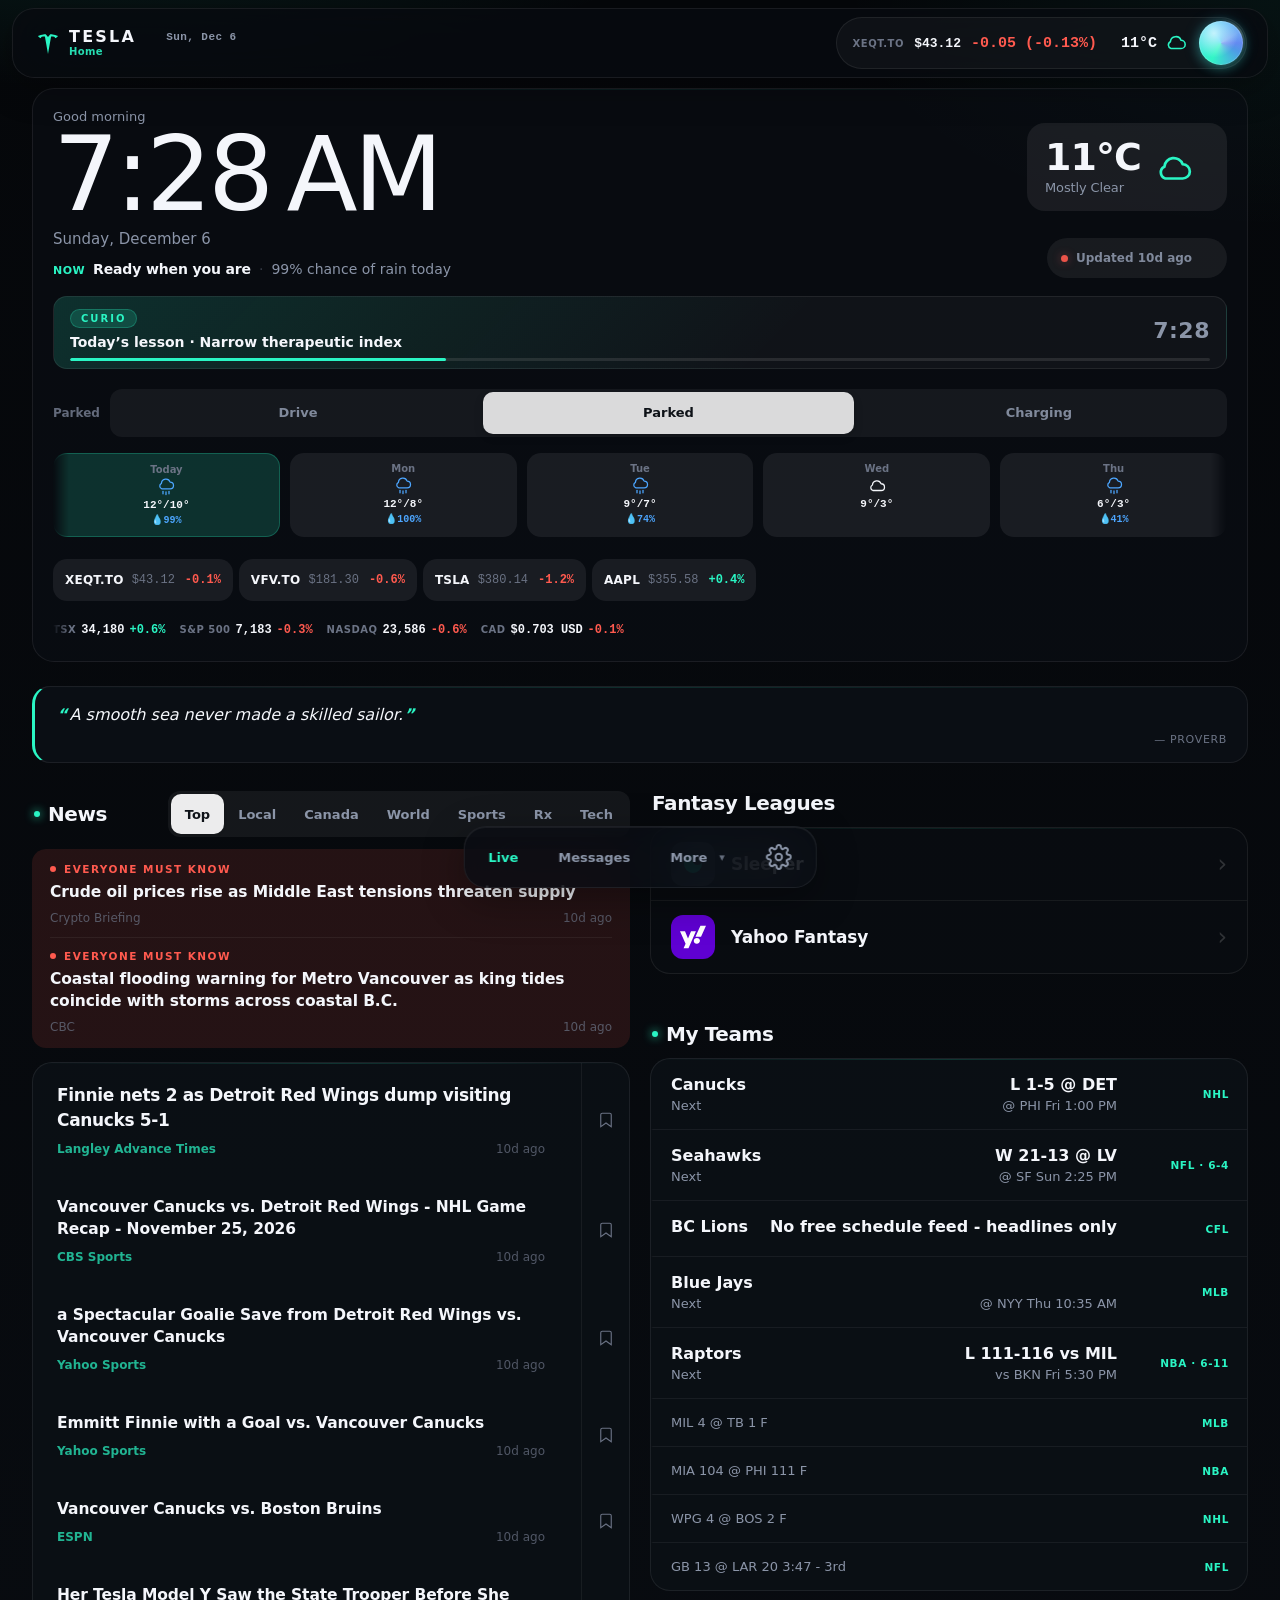
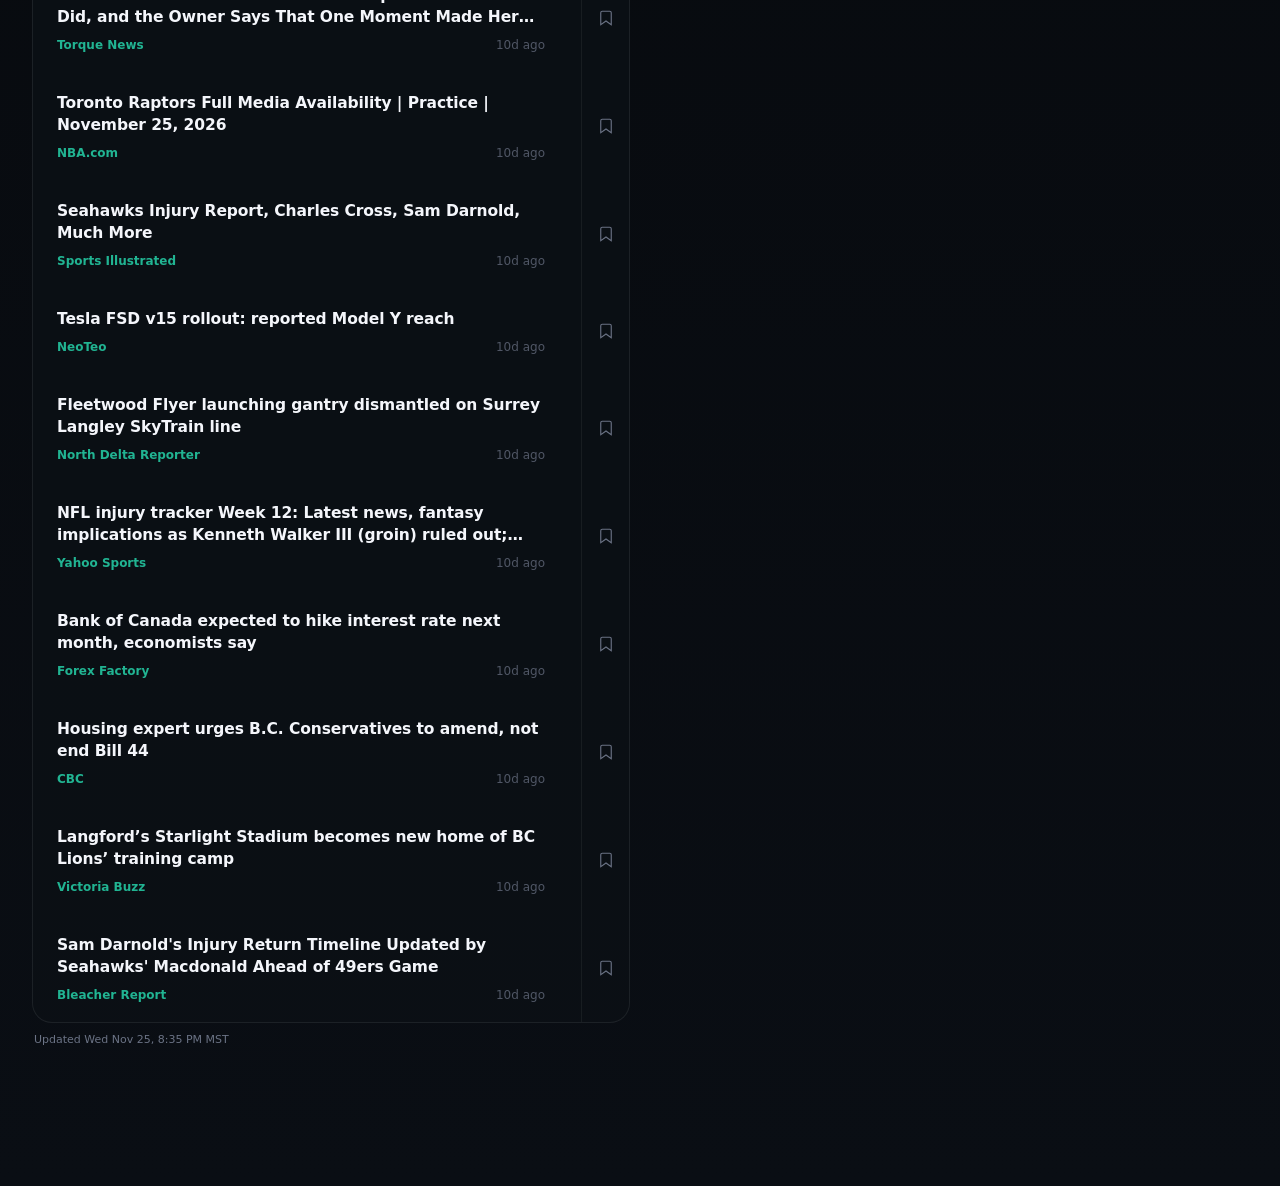
==== index.html @ 992e9802 "chore: update embedded feed cache [skip ci]" ====
<!DOCTYPE html>
<!-- Updated: 2026-07-20 Design depth — clock-first, user-moment UI -->
<html lang="en">
<head>
<meta charset="UTF-8">
<meta name="viewport" content="width=device-width, initial-scale=1.0, viewport-fit=cover">
<meta name="theme-color" content="#05070a">
<meta name="description" content="Personal dashboard: live news, scores, messaging, streaming and learning tools.">
<meta name="apple-mobile-web-app-capable" content="yes">
<meta name="apple-mobile-web-app-status-bar-style" content="black-translucent">
<meta name="mobile-web-app-capable" content="yes">
<title>Dashboard</title>
<style>
/* ================================================================
   CALM COCKPIT — Apple/Tesla-smooth typography (2026-07-20).
   System UI stack (SF Pro / San Francisco / Segoe UI), mint accent
   #2af5c4 on night-black, hairline chrome, softened 12–18px radii.
   No web fonts — pure system for instant paint and offline in car.
   ================================================================ */
:root {
  --bg: #05070a; --bg2: #0a0e14;
  --surface: rgba(255,255,255,0.035); --surface2: rgba(255,255,255,0.07);
  --glass: rgba(8,11,16,0.82); --glass2: rgba(12,16,22,0.90);
  --glass-hover: rgba(20,26,36,0.94);
  --line: rgba(255,255,255,0.075); --line2: rgba(255,255,255,0.16);
  --hair: rgba(255,255,255,0.06);
  --shadow: 0 14px 40px rgba(0,0,0,0.48);
  --shadow-sm: 0 4px 14px rgba(0,0,0,0.28);
  --shadow-xs: 0 2px 6px rgba(0,0,0,0.20);
  --t1: #f4f6fb; --t2: #8b95a8; --t3: #6b7385;
  --steel: #8b95a8;
  --accent: #2af5c4;
  --accent2: #14d3a4;
  --accent-soft: rgba(42,245,196,0.14);
  --accent-soft2: rgba(42,245,196,0.24);
  --accent-glow: rgba(42,245,196,0.22);
  --red: #ff5a4f; --red-bg: rgba(255,90,79,0.12);
  --green: #2af5c4; --amber: #ffd166;
  --r: 16px;
  --r-sm: 12px;
  --r-xs: 8px;
  --f: -apple-system,BlinkMacSystemFont,"SF Pro Display","SF Pro Text","Segoe UI",system-ui,"Helvetica Neue",sans-serif;
  --fd: -apple-system,BlinkMacSystemFont,"SF Pro Display","SF Pro Text","Segoe UI",system-ui,"Helvetica Neue",sans-serif;
  --mono: ui-monospace,SFMono-Regular,"SF Mono",Menlo,Consolas,monospace;
}
html.light{
  --bg:#f2f4f7; --bg2:#f9fafc;
  --surface:rgba(12,16,22,.035); --surface2:rgba(12,16,22,.07);
  --glass:rgba(255,255,255,.90); --glass2:rgba(255,255,255,.96);
  --glass-hover:rgba(240,244,248,.98);
  --line:rgba(12,16,22,.09); --line2:rgba(12,16,22,.17);
  --hair:rgba(12,16,22,.08);
  --t1:#0f1319; --t2:#4b5566; --t3:#7a8494;
  --steel:#4b5566;
  --accent:#0d8f74; --accent2:#12b596;
  --accent-soft:rgba(13,143,116,.14);
  --accent-soft2:rgba(13,143,116,.26);
  --accent-glow:rgba(42,245,196,.22);
}
*{box-sizing:border-box;margin:0;padding:0;-webkit-tap-highlight-color:transparent}
html{background:var(--bg)}
/* The document itself scrolls (no inner scroll container) — Tesla's browser
   only reliably touch-scrolls the page, not nested overflow divs */
body{font-family:var(--f);color:var(--t1);min-height:100vh;overflow-x:hidden;background:
  radial-gradient(1200px 520px at 8% -8%,var(--accent-soft),transparent 60%),
  radial-gradient(800px 420px at 100% 0%,rgba(42,245,196,.05),transparent 55%),
  linear-gradient(180deg,var(--bg) 0%,var(--bg2) 100%);
  display:flex;flex-direction:column;-webkit-font-smoothing:antialiased;-webkit-text-size-adjust:100%}
a{color:inherit;text-decoration:none}
button{font-family:var(--f);cursor:pointer;border:none;background:none}
button:focus-visible{outline:2px solid var(--accent);outline-offset:2px}
input:focus-visible{outline:2px solid var(--accent);outline-offset:2px}
.mono{font-family:var(--mono);font-variant-numeric:tabular-nums;letter-spacing:0}

/* HEADER — thin instrument strip, hairline chrome, system wordmark */
#header{position:sticky;top:0;z-index:150;display:flex;justify-content:space-between;align-items:center;padding:10px 28px;height:auto;min-height:56px;background:linear-gradient(180deg,rgba(5,7,10,.94),rgba(5,7,10,.82));backdrop-filter:blur(18px);-webkit-backdrop-filter:blur(18px);border-bottom:1px solid var(--line);box-shadow:0 1px 0 rgba(255,255,255,.03),0 20px 40px -30px rgba(0,0,0,.6);transition:all .3s cubic-bezier(.34,.69,.66,1)}
html.light #header{background:linear-gradient(180deg,rgba(255,255,255,.95),rgba(255,255,255,.85))}
#header::after{content:'';position:absolute;left:0;right:0;bottom:-1px;height:1px;background:linear-gradient(90deg,transparent,var(--accent-soft2),transparent);opacity:.55;pointer-events:none}
#s-left,#s-right{display:flex;align-items:center;gap:14px;position:relative}
.brand{display:flex;align-items:center;gap:10px;cursor:pointer;padding:4px 4px}
.tesla-logo{width:22px;height:24px;fill:var(--accent);flex-shrink:0;filter:drop-shadow(0 0 10px var(--accent-glow))}
.brand-lockup{display:flex;flex-direction:column;gap:2px;line-height:1}
.tesla-word{font-family:var(--fd);font-size:16px;font-weight:800;letter-spacing:3.2px;color:var(--t1)}
.brand-sub{font-family:var(--fd);font-size:10px;font-weight:700;letter-spacing:2px;text-transform:uppercase;color:var(--accent)}
/* Instrument chips: hairline border, mono numerics, uppercase micro-label */
#s-date{font-family:var(--mono);font-size:11px;color:var(--t2);font-weight:600;text-transform:uppercase;letter-spacing:.6px;padding:8px 12px;border-radius:var(--r-sm);background:var(--surface);border:1px solid var(--line);font-variant-numeric:tabular-nums}
#weather-widget{display:flex;align-items:center;gap:8px;cursor:pointer;padding:7px 12px;border-radius:var(--r-sm);border:1px solid var(--line);background:var(--surface);transition:background .18s,border-color .18s}
#weather-widget:hover{background:var(--surface2);border-color:var(--line2)}
.w-temp{color:var(--t1);font-family:var(--mono);font-size:15px;font-weight:700;font-variant-numeric:tabular-nums}
.w-icon{font-size:22px;display:flex;align-items:center;color:var(--accent)}
#stock-widget{display:flex;align-items:center;gap:10px;padding:7px 12px;border-radius:var(--r-sm);background:var(--surface);border:1px solid var(--line);font-family:var(--mono);font-size:13px;font-weight:700;font-variant-numeric:tabular-nums}
#stock-widget .stk-label{color:var(--t3);font-size:10px;font-weight:800;text-transform:uppercase;letter-spacing:.8px;font-family:var(--fd)}
#stock-widget a{color:var(--t1)}
#stock-widget #stk-chg.up{color:var(--accent)} #stock-widget #stk-chg.down{color:var(--red)}
/* ── Voice orb (top-right of the sticky header: stays in the corner on scroll,
   never overlaps the modules). Tap = talk hands-free, hold = full briefing. ── */
.dash-orb{position:relative;flex:0 0 auto;width:44px;height:44px;border:none;padding:0;border-radius:50%;cursor:pointer;-webkit-tap-highlight-color:transparent;touch-action:manipulation;display:grid;place-items:center;overflow:visible;background:conic-gradient(from 210deg,var(--orb-1,#22e0b8),var(--orb-2,#2af5c4),var(--orb-3,#38bdf8),var(--orb-1,#22e0b8));box-shadow:0 3px 12px rgba(var(--orb-rgb,42,245,196),.30),0 0 0 1px rgba(255,255,255,.16) inset,0 0 16px rgba(var(--orb-rgb2,56,189,248),.28);transition:transform .3s cubic-bezier(.34,1.5,.5,1),box-shadow .35s ease;animation:orbIdle 5.5s ease-in-out infinite}
.dash-orb::before{content:"";position:absolute;inset:-2px;border-radius:50%;background:conic-gradient(from 0deg,transparent,rgba(255,255,255,.55),transparent 32%);opacity:.32;pointer-events:none;animation:orbSpin 3.4s linear infinite}
.dash-orb:hover{transform:scale(1.06)}
.dash-orb:active{transform:scale(.93)}
.dash-orb-core{position:absolute;inset:0;border-radius:50%;pointer-events:none;background:radial-gradient(120% 120% at 34% 28%,rgba(255,255,255,.68),rgba(255,255,255,0) 46%)}
#dash-orb-cv{position:absolute;inset:0;width:100%;height:100%;border-radius:50%;opacity:0;pointer-events:none;transition:opacity .3s ease}
.dash-orb.active{animation:none;transform:scale(1.08);box-shadow:0 4px 16px rgba(var(--orb-rgb,42,245,196),.45),0 0 0 1px rgba(255,255,255,.22) inset,0 0 26px rgba(var(--orb-rgb2,129,140,248),.55),0 0 46px rgba(var(--orb-rgb,34,211,238),.32)}
.dash-orb.active::before{opacity:.85}
.dash-orb.active #dash-orb-cv{opacity:1}
.dash-orb.listening{box-shadow:0 4px 16px rgba(var(--orb-rgb2,34,211,238),.5),0 0 0 1px rgba(255,255,255,.24) inset,0 0 30px rgba(var(--orb-rgb2,34,211,238),.6),0 0 52px rgba(var(--orb-rgb,56,189,248),.38)}
.dash-orb.speaking{box-shadow:0 4px 16px rgba(var(--orb-rgb2,168,85,247),.5),0 0 0 1px rgba(255,255,255,.24) inset,0 0 30px rgba(var(--orb-rgb2,168,85,247),.55),0 0 52px rgba(var(--orb-rgb,129,140,248),.4)}
@keyframes orbIdle{0%,100%{box-shadow:0 3px 12px rgba(var(--orb-rgb,42,245,196),.30),0 0 0 1px rgba(255,255,255,.16) inset,0 0 14px rgba(var(--orb-rgb2,129,140,248),.26)}50%{box-shadow:0 4px 15px rgba(var(--orb-rgb,42,245,196),.40),0 0 0 1px rgba(255,255,255,.20) inset,0 0 26px rgba(var(--orb-rgb2,129,140,248),.46)}}
@keyframes orbSpin{to{transform:rotate(360deg)}}
#dash-orb-cap{position:fixed;top:64px;right:16px;z-index:169;max-width:min(56vw,360px);padding:9px 14px;border-radius:14px;background:var(--glass2);border:1px solid var(--line);backdrop-filter:blur(18px);-webkit-backdrop-filter:blur(18px);box-shadow:var(--shadow);color:var(--t1);font-size:14px;line-height:1.35;font-weight:500;text-align:right;opacity:0;transform:translateY(-6px);pointer-events:none;transition:opacity .25s ease,transform .25s ease}
#dash-orb-cap.show{opacity:1;transform:none}
@media(max-width:760px){.dash-orb{width:40px;height:40px}#dash-orb-cap{top:60px;right:12px;max-width:74vw;font-size:13px}}
@media(prefers-reduced-motion:reduce){.dash-orb,.dash-orb::before{animation:none}}
/* Embedded Homebase voice overlay (same-origin iframe, no navigation) */
.hb-embed{position:fixed;inset:0;z-index:800;display:none;align-items:center;justify-content:center;padding:16px;background:rgba(3,5,8,.46);backdrop-filter:blur(3px);-webkit-backdrop-filter:blur(3px);animation:hbFade .22s ease}
.hb-embed.open{display:flex}
/* A contained voice window floating on the dashboard — not a full-screen
   takeover (the dashboard stays visible, dimmed, around it). */
.hb-embed-card{position:relative;width:min(480px,94vw);height:min(720px,86vh);border-radius:24px;overflow:hidden;background:#05070a;box-shadow:0 30px 90px -18px rgba(0,0,0,.8),0 0 0 1px rgba(255,255,255,.1)}
.hb-embed-close{position:absolute;top:10px;right:10px;z-index:2;width:44px;height:44px;border-radius:12px;border:1px solid rgba(255,255,255,.18);background:rgba(10,14,20,.72);color:#fff;font-size:17px;line-height:1;cursor:pointer;backdrop-filter:blur(6px);-webkit-backdrop-filter:blur(6px);-webkit-tap-highlight-color:transparent;display:grid;place-items:center;transition:background .15s}
.hb-embed-close:hover{background:rgba(30,36,48,.9)}
#hb-frame{width:100%;height:100%;border:none;background:#05070a;display:block}
@keyframes hbFade{from{opacity:0}to{opacity:1}}
/* Phones: a bottom sheet (full width, ~72vh) so the dashboard's clock/weather
   stay visible above it — on a narrow screen a centered card would still read
   as full-screen. */
@media(max-width:760px){.hb-embed{align-items:flex-end;padding:0}.hb-embed-card{width:100%;height:72vh;max-width:none;border-radius:22px 22px 0 0}}
@media(prefers-reduced-motion:reduce){.hb-embed{animation:none}}

/* MAIN */
#main{flex:1;padding:24px 32px max(140px,calc(120px + env(safe-area-inset-bottom)));overflow:visible;-webkit-user-select:text;user-select:text}

/* LIVE PANEL HERO — instrument command deck, no soft blobs */
.live-hero{position:relative;overflow:hidden;background:
  linear-gradient(170deg,rgba(42,245,196,.055),transparent 45%),
  var(--glass2);
  border:1px solid var(--line);border-radius:var(--r);padding:22px 22px 20px;margin-bottom:24px;display:flex;flex-direction:column;gap:16px;box-shadow:var(--shadow-sm)}
.live-hero::before{content:'';position:absolute;inset:0 0 auto 0;height:1px;background:linear-gradient(90deg,transparent 8%,var(--accent-soft2) 50%,transparent 92%);pointer-events:none}
.live-hero-time{display:grid;grid-template-columns:1fr auto;grid-template-areas:'clock weather' 'clock chips';gap:14px 20px;align-items:end}
.live-hero-time > .live-hero-clockwrap{grid-area:clock;min-width:0}
.live-hero-clock{font-family:var(--fd);font-size:clamp(56px,9vw,104px);font-weight:800;line-height:0.9;letter-spacing:-3px;font-variant-numeric:tabular-nums;color:var(--t1);text-shadow:0 0 60px rgba(42,245,196,.08)}
.live-hero-date{font-family:var(--fd);font-size:14px;font-weight:700;color:var(--t2);margin-top:10px;text-transform:uppercase;letter-spacing:2.5px}
.live-hero-chiprow{grid-area:chips;display:flex;gap:8px;align-items:center;justify-content:flex-end;flex-wrap:wrap;opacity:.92}
.fresh-chip{display:flex;align-items:center;gap:8px;min-height:44px;padding:9px 14px;background:var(--surface);border:1px solid var(--line);border-radius:var(--r-sm);font-family:var(--fd);font-size:11px;font-weight:800;color:var(--t2);cursor:pointer;white-space:nowrap;transition:all .18s;text-transform:uppercase;letter-spacing:1.2px}
.fresh-chip:hover{background:var(--surface2);color:var(--t1);border-color:var(--line2)}
.fresh-chip .fresh-dot{width:8px;height:8px;border-radius:50%;background:var(--accent);flex-shrink:0;box-shadow:0 0 10px var(--accent-glow)}
.fresh-chip.stale .fresh-dot{background:var(--amber);box-shadow:0 0 10px rgba(255,214,10,.5)}
.fresh-chip.old .fresh-dot{background:var(--red);box-shadow:0 0 10px rgba(255,90,79,.45)}
/* GLANCE MODE — full-screen, half-second-readable card. Deliberately near-black
   in both themes: max contrast in sun, glare-free at night. */
#glance{position:fixed;inset:0;z-index:600;display:none;flex-direction:column;align-items:center;justify-content:center;gap:4vh;background:radial-gradient(120% 120% at 50% -10%,rgba(42,245,196,.12) 0%,transparent 55%),#05070a;color:#fff;cursor:pointer;text-align:center;padding:24px 24px 70px}
#glance::before{content:'';position:absolute;left:8%;right:8%;top:0;height:1px;background:linear-gradient(90deg,transparent,var(--accent-soft2) 50%,transparent);pointer-events:none}
#glance.on{display:flex}
.gl-clock{font-family:var(--fd);font-size:min(21vw,170px);font-weight:800;line-height:1;letter-spacing:-4px;font-variant-numeric:tabular-nums;text-shadow:0 0 80px rgba(42,245,196,.14)}
.gl-date{font-family:var(--fd);font-size:min(3.4vw,24px);font-weight:700;color:rgba(255,255,255,.7);margin-top:10px;text-transform:uppercase;letter-spacing:3px}
.gl-wx{display:flex;align-items:center;gap:22px}
.gl-wx .gl-temp{font-family:var(--fd);font-size:min(9vw,72px);font-weight:700;line-height:1;font-variant-numeric:tabular-nums}
.gl-wx .gl-ico{font-size:min(8vw,60px);display:flex;color:var(--accent)}
.gl-wx .gl-desc{font-family:var(--fd);font-size:min(3.2vw,22px);color:rgba(255,255,255,.7);font-weight:700;text-align:left;text-transform:uppercase;letter-spacing:1.5px}
.gl-fact{max-width:min(88vw,880px);min-height:96px;display:flex;flex-direction:column;align-items:center;gap:12px;transition:opacity .45s ease}
.gl-fact.fade{opacity:0}
.gl-tag{font-family:var(--fd);font-size:11px;font-weight:800;letter-spacing:2.5px;padding:7px 14px;border-radius:var(--r-sm);background:rgba(42,245,196,.14);color:var(--accent);border:1px solid rgba(42,245,196,.32);text-transform:uppercase}
.gl-txt{font-size:min(4.4vw,32px);font-weight:600;line-height:1.35;color:#fff}
.gl-hint{position:absolute;bottom:26px;left:0;right:0;font-family:var(--fd);font-size:11px;font-weight:700;color:rgba(255,255,255,.4);letter-spacing:2px;text-transform:uppercase}
.glance-btn{display:flex;align-items:center;gap:8px;min-height:44px;padding:11px 18px;background:var(--surface);border:1px solid var(--line);border-radius:var(--r-sm);font-family:var(--fd);font-size:11px;font-weight:800;color:var(--t2);cursor:pointer;white-space:nowrap;text-transform:uppercase;letter-spacing:1.4px;transition:background .15s,border-color .15s,color .15s}
.glance-btn:active{transform:scale(.97)}
.glance-btn:hover{background:var(--surface2);color:var(--t1);border-color:var(--line2)}
.briefing-btn.speaking{background:var(--accent);color:#05070a;border-color:var(--accent)}
#glance .briefing-btn{background:rgba(255,255,255,.08);border-color:rgba(255,255,255,.18);color:#fff;font-size:13px;padding:14px 24px;border-radius:var(--r-sm)}
#glance .briefing-btn.speaking{background:var(--accent);border-color:var(--accent);color:#05070a}
.live-hero-desc{font-size:13px;color:var(--t2);margin-top:4px;font-weight:600;text-transform:uppercase;letter-spacing:1.5px;font-family:var(--fd)}
.live-hero-greet{font-family:var(--fd);font-size:12px;font-weight:800;color:var(--accent);margin-bottom:6px;letter-spacing:2.5px;text-transform:uppercase}
/* Weather "Current Conditions": full-width card — big temp on the left, detail
   chips (feels-like/humidity/wind/AQI/UV) + sunrise/sunset filling the right,
   so the wide car screen reads balanced instead of a narrow left-hugging card. */
.wx-now-card{display:grid;grid-template-columns:minmax(210px,290px) 1fr;gap:22px;align-items:center;padding:22px 24px}
.wx-now-head{display:flex;align-items:center;gap:18px;min-width:0}
.wx-now-details{display:flex;flex-direction:column;gap:8px;min-width:0}
.wx-meta-row{display:grid;grid-template-columns:repeat(auto-fit,minmax(112px,1fr));gap:8px}
.wx-sun{grid-template-columns:repeat(2,minmax(0,1fr))}
@media(max-width:760px){.wx-now-card{grid-template-columns:1fr;gap:16px;padding:20px}}
.wx-meta{display:flex;flex-direction:column;gap:2px;padding:10px 14px;background:var(--surface);border:1px solid var(--line);border-radius:var(--r-sm);min-width:86px}
.wx-meta .wm-l{font-family:var(--fd);font-size:10px;font-weight:800;color:var(--t3);text-transform:uppercase;letter-spacing:1.2px}
.wx-meta .wm-v{font-family:var(--mono);font-size:16px;font-weight:600;color:var(--t1);font-variant-numeric:tabular-nums}
.live-forecast-row{display:flex;gap:6px;overflow-x:auto;-webkit-overflow-scrolling:touch;padding-bottom:2px}
.live-forecast-row::-webkit-scrollbar{height:3px}
.live-forecast-row::-webkit-scrollbar-thumb{background:var(--line2);border-radius:2px}
.fc-mini{display:flex;flex-direction:column;align-items:center;gap:3px;padding:10px 14px;background:var(--surface);border:1px solid var(--line);border-radius:var(--r-sm);font-size:11px;font-weight:600;color:var(--t2);white-space:nowrap;flex-shrink:0;cursor:pointer;transition:all .18s;font-family:var(--mono);font-variant-numeric:tabular-nums}
.fc-mini:hover{background:var(--surface2);border-color:var(--line2)}
.fc-mini.today{border-color:var(--accent);background:var(--accent-soft);box-shadow:inset 0 1px 0 var(--accent-soft2)}
.fc-mini .fc-day{font-family:var(--fd);text-transform:uppercase;letter-spacing:1.2px;color:var(--t3);font-size:10px;font-weight:800}
.fc-mini .fc-ico{font-size:18px;color:var(--t1);display:flex}
.fc-mini .fc-temps{color:var(--t1)}
/* Wide screens (the car display): spread the 5-day strip across the full width
   instead of a left-hugging scroll, so the Live panel reads as one balanced
   composition. Mobile keeps the horizontal scroll (base rule above). */
@media(min-width:761px){.live-forecast-row{display:grid;grid-auto-flow:column;grid-auto-columns:minmax(0,1fr);gap:10px;overflow:visible}.live-forecast-row .fc-mini{flex-shrink:1}}
/* Weather instrument panel — sits in the right column of the hero grid */
.live-hero-weather{grid-area:weather;display:flex;align-items:center;gap:14px;cursor:pointer;padding:14px 18px;border-radius:var(--r);background:var(--surface);border:1px solid var(--line);min-height:96px;min-width:200px;transition:background .18s,border-color .18s,transform .18s;position:relative;overflow:hidden}
.live-hero-weather::before{content:'';position:absolute;left:0;top:0;bottom:0;width:3px;background:var(--accent);opacity:.55}
.live-hero-weather:hover{background:var(--surface2);border-color:var(--line2)}
.live-hero-weather:active{transform:scale(.98)}
.live-hero-temp{font-family:var(--fd);font-size:38px;font-weight:800;letter-spacing:-1.5px;line-height:1;font-variant-numeric:tabular-nums;color:var(--t1)}
.live-hero-icon{font-size:38px;color:var(--accent)}
.live-stocks-row{display:flex;gap:6px;overflow-x:auto;-webkit-overflow-scrolling:touch;padding-bottom:4px;margin:0 -22px;padding-left:22px;padding-right:22px}
.live-stocks-row::-webkit-scrollbar{height:3px}
.live-stocks-row::-webkit-scrollbar-thumb{background:var(--line2);border-radius:2px}
.stock-chip{display:flex;align-items:center;gap:8px;padding:9px 12px;min-height:42px;background:var(--surface);border:1px solid var(--line);border-radius:var(--r-sm);white-space:nowrap;font-family:var(--mono);font-size:12px;font-weight:600;cursor:pointer;transition:all .18s;flex-shrink:0;font-variant-numeric:tabular-nums}
.stock-chip:hover{background:var(--surface2);border-color:var(--line2)}
.stock-chip-sym{color:var(--t1);font-weight:700;font-family:var(--fd);letter-spacing:.6px}
.stock-chip-px{color:var(--t3);font-weight:500}
.stock-chip-chg{font-weight:800;min-width:38px;text-align:right}
.stock-chip-chg.up{color:var(--accent)}
.stock-chip-chg.down{color:var(--red)}
.panel{display:none;animation:fadeUp .35s cubic-bezier(.22,.7,.3,1) forwards;overflow:visible}
.panel.on{display:block}
@keyframes fadeUp{from{opacity:0;transform:translateY(18px)}to{opacity:1;transform:none}}

/* DOCK — bottom instrument rail, segmented pill bar (kill floating bubble) */
#dock{position:fixed;bottom:14px;left:50%;transform:translateX(-50%);display:flex;align-items:stretch;gap:6px;padding:5px;padding-bottom:max(5px,env(safe-area-inset-bottom));background:linear-gradient(180deg,rgba(10,14,20,.92),rgba(6,8,12,.94));backdrop-filter:blur(20px);-webkit-backdrop-filter:blur(20px);border-radius:var(--r);border:1px solid var(--line2);box-shadow:0 20px 40px -12px rgba(0,0,0,.55),inset 0 1px 0 rgba(255,255,255,.04);z-index:200;max-width:calc(100% - 20px);overflow-x:auto;scrollbar-width:none;-webkit-overflow-scrolling:touch;scroll-snap-type:x proximity;transition:all .25s cubic-bezier(.34,.69,.66,1)}
#dock::-webkit-scrollbar{display:none}
html.light #dock{background:linear-gradient(180deg,rgba(255,255,255,.94),rgba(248,250,252,.96))}
#dock::-webkit-scrollbar{display:none}
#dock::before{content:'';position:absolute;left:12%;right:12%;top:-1px;height:1px;background:linear-gradient(90deg,transparent,var(--accent-soft2),transparent);pointer-events:none}
.dock-btn{display:flex;flex:1 1 auto;align-items:center;justify-content:center;gap:8px;padding:12px 20px;min-height:48px;border-radius:var(--r-sm);color:var(--t2);font-family:var(--fd);font-size:14px;font-weight:800;letter-spacing:1.4px;text-transform:uppercase;transition:background .15s ease,color .15s ease;white-space:nowrap;cursor:grab;background:transparent;user-select:none;position:relative;scroll-snap-align:start}
.dock-btn:hover{background:var(--surface2);color:var(--t1)}
.dock-btn.on{background:var(--accent);color:#05070a;box-shadow:inset 0 -2px 0 rgba(0,0,0,.15),0 8px 22px -8px var(--accent-glow)}
.dock-btn.on:hover{background:var(--accent2);color:#05070a}
.dock-btn:active{cursor:grabbing;transform:scale(.98)}
.dock-btn.drag-over{opacity:0.5;transform:scale(0.95)}
.dock-sep{width:1px;height:20px;background:var(--line2);margin:0 2px;align-self:center;opacity:.7}

/* DOCK SUBMENU (fixed + sibling of #dock so it escapes overflow clipping) */
.dock-submenu-trigger::after{content:'▾';margin-left:4px;font-size:11px;display:inline-block;transition:transform .18s;opacity:.7}
.dock-submenu-trigger.open::after{transform:rotate(180deg)}
.dock-submenu{position:fixed;bottom:80px;left:50%;transform:translateX(-50%) translateY(10px) scale(0.96);opacity:0;pointer-events:none;background:linear-gradient(180deg,rgba(10,14,20,.96),rgba(6,8,12,.98));backdrop-filter:blur(22px);-webkit-backdrop-filter:blur(22px);border-radius:var(--r);border:1px solid var(--line2);box-shadow:var(--shadow);padding:8px;min-width:180px;z-index:250;transition:opacity .18s,transform .18s}
html.light .dock-submenu{background:linear-gradient(180deg,rgba(255,255,255,.96),rgba(248,250,252,.98))}
.dock-submenu.open{opacity:1;pointer-events:auto;transform:translateX(-50%) translateY(0) scale(1)}
.dock-submenu-item{display:flex;align-items:center;width:100%;padding:16px 20px;border-radius:var(--r-sm);color:var(--t2);font-family:var(--fd);font-size:15px;font-weight:700;letter-spacing:.8px;cursor:pointer;white-space:nowrap;transition:all .13s;text-transform:uppercase}
.dock-submenu-item:hover{background:var(--surface2);color:var(--t1)}
.dock-submenu-item.on{background:var(--accent);color:#05070a}

/* ICONS (clean line-style set, replaces emoji) */
.dock-btn svg{width:26px;height:26px;display:block}
.w-icon{display:flex;align-items:center;justify-content:center}
.w-icon svg{width:1em;height:1em;display:block}
.wx-svg{display:inline-block;vertical-align:middle}
.btn-voice svg{width:19px;height:19px;display:block;flex-shrink:0}


/* COMPONENTS — system-font section titles, hairline cardgroups with mint top accent */
.sec-title{font-family:var(--fd);font-size:12px;text-transform:uppercase;letter-spacing:2px;font-weight:800;color:var(--t2);margin:0 0 12px 2px;display:flex;align-items:center;gap:10px}
.cardgroup{position:relative;background:var(--glass2);border-radius:var(--r);border:1px solid var(--line);overflow:hidden;margin-bottom:24px;backdrop-filter:blur(14px);-webkit-backdrop-filter:blur(14px);box-shadow:var(--shadow-sm);transition:border-color .2s,box-shadow .2s}
.cardgroup::before{content:'';position:absolute;left:0;right:0;top:0;height:1px;background:linear-gradient(90deg,transparent,var(--accent-soft2) 50%,transparent);pointer-events:none;opacity:.7}
.cardgroup:hover{border-color:var(--line2)}
.row{display:flex;align-items:center;padding:16px 20px;border-bottom:1px solid var(--hair);gap:16px;transition:background .15s,border-color .15s;min-height:80px;cursor:pointer;position:relative}
.row:last-child{border-bottom:none}
.row:hover{background:var(--glass-hover);box-shadow:inset 3px 0 0 var(--accent)}
.row:active{background:var(--surface2);transform:scale(.995)}
.appicon{width:62px;height:62px;border-radius:16px;flex-shrink:0;display:flex;align-items:center;justify-content:center}
.appicon svg{width:38px;height:38px;display:block}

.ic-wa{background:linear-gradient(150deg,#2af34f,#0fa362)}
.ic-tg{background:linear-gradient(150deg,#3ec6ff,#0d83c4)}
.ic-ms{background:linear-gradient(150deg,#00c6ff,#9a3df0)}
.ic-vault{background:#000}
.ic-gm{background:linear-gradient(150deg,#fff,#f1f3f6)}
.ic-notes{background:#fff}
.ic-remind{background:#fff}
.ic-drive{background:linear-gradient(150deg,#70D4FF,#0A7AFF)}
.ic-photos{background:#fff}
.ic-crave{background:#1a1a2e}.ic-telus{background:#4b286d}.ic-appletv{background:#000}
.ic-sleeper{background:#2A2C38}.ic-yahoo{background:#5F01D2}
.ic-nlm{background:#1c1c1e}.ic-oe{background:linear-gradient(150deg,#F0603A,#E0451C)}
.ic-claude{background:#D97757}.ic-gemini{background:linear-gradient(150deg,#f4f6fb,#e9edf6)}.ic-perplexity{background:#20808D}
.ic-nlm svg{width:46px;height:46px}.ic-oe svg{width:54px;height:54px}.ic-claude svg{width:42px;height:42px}.ic-gemini svg{width:40px;height:40px}.ic-perplexity svg{width:40px;height:40px}
.ic-crave svg{width:48px;height:48px}.ic-telus svg{width:46px;height:46px}

.rl{flex:1;min-width:0}
.rl-t{font-family:var(--fd);font-size:19px;font-weight:700;color:var(--t1);letter-spacing:-.1px;line-height:1.2}
.rl-s{font-size:13px;color:var(--t3);margin-top:2px;font-family:var(--f)}
.chev{color:var(--line2);font-size:24px;font-weight:300}
.split{display:grid;grid-template-columns:1fr 1fr;gap:20px}
.muted{padding:40px;text-align:center;color:var(--t3)}
.col{display:flex;flex-direction:column;gap:20px}
/* Natural heights — inner scroll areas are unreachable on Tesla's touchscreen */
.h-news,.h-scores{height:auto;max-height:none}

/* FEEDS — dense, hairline dividers, left mint hairline on hover */
.live-dot{width:6px;height:6px;border-radius:50%;background:var(--accent);box-shadow:0 0 10px var(--accent);animation:pulse 2s infinite ease-in-out}
@keyframes pulse{0%,100%{opacity:1;transform:scale(1)}50%{opacity:.5;transform:scale(1.15)}}
.feed-box{position:relative;background:var(--glass2);border:1px solid var(--line);border-radius:var(--r);overflow:visible;transition:border-color .2s,box-shadow .2s;box-shadow:var(--shadow-sm)}
.feed-box::before{content:'';position:absolute;left:0;right:0;top:0;height:1px;background:linear-gradient(90deg,transparent,var(--accent-soft2) 50%,transparent);pointer-events:none;opacity:.7}
.feed-item{display:block;padding:14px 18px;border-bottom:1px solid var(--hair);transition:background .15s,box-shadow .15s;cursor:pointer;position:relative;border-left:2px solid transparent}
.feed-item:last-child{border-bottom:none}
.feed-item:hover{background:var(--glass-hover);border-left-color:var(--accent)}
.feed-item:active{background:var(--surface2)}
.bookmark-btn{width:48px;min-height:48px;display:flex;align-items:center;justify-content:center;border-left:1px solid var(--hair);padding:0;cursor:pointer;transition:background .15s,color .15s;flex-shrink:0;color:var(--t3)}
.bookmark-btn:hover{background:var(--surface2);color:var(--accent)}
.bookmark-btn.saved{color:var(--accent)}
.bookmark-btn svg{width:18px;height:18px;stroke:currentColor;fill:none;stroke-width:1.5}
.feed-t{font-size:15.5px;font-weight:600;line-height:1.42;color:var(--t1);letter-spacing:-.1px;display:-webkit-box;-webkit-line-clamp:2;line-clamp:2;-webkit-box-orient:vertical;overflow:hidden;overflow-wrap:break-word}
.feed-m{display:flex;justify-content:space-between;margin-top:6px;font-family:var(--fd);font-size:10.5px;color:var(--t3);text-transform:uppercase;letter-spacing:1.4px;font-weight:700}
.feed-src{color:var(--accent);font-weight:800}
/* Segmented control (news tabs) */
.news-tabs{margin-left:auto;display:flex;gap:2px;padding:3px;border:1px solid var(--line);background:var(--surface);border-radius:var(--r-sm);max-width:100%;overflow-x:auto;-webkit-overflow-scrolling:touch;scroll-snap-type:x proximity;scrollbar-width:none}
.news-tabs::-webkit-scrollbar{display:none}
.ntab{flex-shrink:0;scroll-snap-align:start;padding:12px 14px;min-height:48px;border-radius:var(--r-xs);font-family:var(--fd);font-size:11px;font-weight:800;color:var(--t3);background:transparent;border:none;text-transform:uppercase;letter-spacing:1.3px;transition:background .15s,color .15s;cursor:pointer}
.cam-nav-btn{min-height:48px;min-width:64px;padding:12px 18px;border-radius:var(--r-xs);font-family:var(--fd);font-size:12px;font-weight:800;color:var(--t2);background:var(--surface);border:1px solid var(--line);text-transform:uppercase;letter-spacing:1.3px;cursor:pointer;transition:background .15s,color .15s,border-color .15s}
.cam-nav-btn:hover{background:var(--surface2);color:var(--t1);border-color:var(--line2)}
.cam-nav-btn:active{transform:scale(.97)}
.ntab:hover{color:var(--t1);background:var(--surface2)}
.ntab.on{background:var(--accent);color:#05070a}
.ntab:not(.on):active{background:var(--surface2)}

/* CAPTURE */
.capbox{width:100%;background:var(--surface);border:1px solid var(--line);border-radius:var(--r-sm);color:var(--t1);font-family:var(--f);font-size:14px;line-height:1.6;padding:12px 14px;min-height:90px;resize:none;outline:none;transition:border-color .18s,background .18s}
.capbox:hover{border-color:var(--line2);background:var(--surface2)}
.capbox:focus{border-color:var(--accent);background:var(--surface2);box-shadow:0 0 0 2px var(--accent-soft)}
.capbox::placeholder{color:var(--t3);opacity:.5}
.capbtns{display:flex;gap:10px;margin-top:12px}
.btn{padding:12px 22px;min-height:48px;border-radius:var(--r-sm);font-family:var(--fd);font-size:13px;font-weight:800;letter-spacing:1.2px;text-transform:uppercase;transition:background .15s,transform .1s,border-color .15s;border:1px solid transparent;cursor:pointer;user-select:none}
.btn-pri{background:var(--accent);color:#05070a}
.btn-pri:hover{background:var(--accent2)}
.btn-pri:active{transform:scale(.98)}
.btn-pri:disabled{opacity:.5;cursor:not-allowed}
.btn-gh{background:var(--surface);color:var(--t1);border-color:var(--line)}
.btn-gh:hover{background:var(--surface2);border-color:var(--line2)}
.btn-voice{margin-left:auto;display:flex;align-items:center;gap:6px;border:1px solid var(--line);color:var(--t1);background:var(--surface);padding:10px 16px;min-height:48px;border-radius:var(--r-sm);font-family:var(--fd);font-size:13px;font-weight:800;letter-spacing:1.2px;text-transform:uppercase;transition:border-color .15s,background .15s}
.btn-voice:hover{background:var(--surface2);border-color:var(--line2)}
.btn-voice.rec{background:var(--red-bg);color:var(--red);border-color:var(--red);animation:rec-pulse 1.5s infinite}
@keyframes rec-pulse{0%,100%{opacity:1}50%{opacity:.6}}

/* NOTES */
.noterow{display:flex;align-items:flex-start;gap:14px;padding:14px 18px;border-bottom:1px solid var(--line)}
.noterow:last-child{border-bottom:none}
.n-time{font-size:11px;color:var(--t3);font-weight:600;white-space:nowrap;padding-top:2px;text-transform:uppercase;letter-spacing:.2px}
.n-txt{font-size:14px;color:var(--t1);line-height:1.6;flex:1}
.n-del{font-size:20px;color:var(--t3);padding:10px 14px;min-height:48px;min-width:48px;display:inline-flex;align-items:center;justify-content:center;cursor:pointer;transition:all .2s cubic-bezier(.34,.69,.66,1);border-radius:8px}
.n-del:hover{background:rgba(255,69,58,.12);color:var(--red)}
.n-del:active{transform:scale(.95)}

/* CALCULATOR */
.calc-wrap{position:relative;background:var(--glass2);border:1px solid var(--line);border-radius:var(--r);padding:18px;margin-bottom:24px}
.calc-wrap::before{content:'';position:absolute;left:0;right:0;top:0;height:1px;background:linear-gradient(90deg,transparent,var(--accent-soft2) 50%,transparent);opacity:.7}
.calc-display{background:var(--surface);border:1px solid var(--line);border-radius:var(--r-sm);padding:14px 16px;margin-bottom:14px;text-align:right;min-height:60px;display:flex;flex-direction:column;justify-content:center}
.calc-expr{font-family:var(--mono);font-size:12px;color:var(--t3);min-height:16px;letter-spacing:.2px}
.calc-val{font-family:var(--fd);font-size:32px;font-weight:700;font-variant-numeric:tabular-nums;color:var(--t1);word-break:break-all}
.calc-grid{display:grid;grid-template-columns:repeat(4,1fr);gap:8px}
.calc-key{padding:18px;border-radius:var(--r-sm);font-family:var(--fd);font-size:18px;font-weight:700;text-align:center;transition:background .15s,border-color .15s,transform .1s;border:1px solid var(--line);cursor:pointer}
.calc-key:hover{background:var(--surface2);border-color:var(--line2)}
.calc-key:active{transform:scale(.97)}
.calc-num{background:var(--surface);color:var(--t1)}
.calc-op{background:var(--accent-soft);color:var(--accent);border-color:var(--accent-soft2)}
.calc-fn{background:var(--surface2);color:var(--t2)}
.calc-eq{background:var(--accent);color:#05070a;border-color:var(--accent)}
.calc-eq:hover{background:var(--accent2)}
.calc-zero{grid-column:span 2}

/* SCORE CARD */
.score-card{padding:14px 18px;border-bottom:1px solid var(--hair);display:flex;justify-content:space-between;align-items:center;border-left:2px solid transparent;transition:border-color .15s,background .15s}
.score-card:last-child{border-bottom:none}
.score-card:hover{border-left-color:var(--accent);background:var(--glass-hover)}
.score-teams{flex:1}
.score-row{display:flex;justify-content:space-between;font-family:var(--fd);font-size:16px;font-weight:700;color:var(--t1);padding:2px 0;font-variant-numeric:tabular-nums}
.score-status{font-family:var(--fd);font-size:10.5px;font-weight:800;color:var(--accent);text-align:right;width:100px;margin-left:12px;text-transform:uppercase;letter-spacing:1.4px}
/* Standings tables (division/conference for followed teams; your team highlighted) */
/* News module (feed.json) — theme tokens only */
.nf-must{margin:0 0 14px;padding:14px 18px;border-radius:var(--r-sm);background:var(--red-bg)}
.nf-must a{display:block}
.nf-must a+a{margin-top:12px;padding-top:12px;border-top:1px solid var(--hair)}
.nf-lab{display:flex;align-items:center;gap:8px;font-family:var(--fd);font-size:10.5px;font-weight:800;letter-spacing:.14em;text-transform:uppercase;color:var(--red)}
.nf-lab i{width:6px;height:6px;border-radius:50%;background:var(--red)}
.nf-must .feed-t{margin-top:6px;-webkit-line-clamp:3;line-clamp:3}
.nf-must .feed-m{opacity:.72;text-transform:none;letter-spacing:0;font-size:12px;font-weight:500}
.nf-stamp{margin:10px 2px 0;font-size:11px;color:var(--t3)}
.score-row.nf-next{font-weight:500;color:var(--t2);font-size:13px}
a.score-card{color:inherit}
/* Curio — daily learning engine (category-tinted via --cu-rgb) */
.curio-top{display:flex;align-items:center;justify-content:space-between;gap:12px;flex-wrap:wrap}
.curio-stats{display:flex;align-items:center;gap:10px}
.curio-streak{font-family:var(--fd);font-weight:800;font-size:15px;color:#ff8a3d;background:rgba(255,138,61,.12);border:1px solid rgba(255,138,61,.28);border-radius:999px;padding:5px 12px}
.curio-count{font-size:12.5px;color:var(--t3);font-weight:600}
.curio-sub{margin:2px 0 14px;font-size:13px;color:var(--t3)}
.cu-chips{display:flex;gap:8px;flex-wrap:wrap;margin-bottom:14px}
.cu-chip{padding:8px 14px;border:1px solid var(--line);border-radius:999px;background:var(--surface);color:var(--t2);font-size:13px;font-weight:700;cursor:pointer;transition:border-color .15s,color .15s,background .15s;-webkit-tap-highlight-color:transparent}
.cu-chip:hover{border-color:var(--line2)}
.cu-chip.on{background:var(--accent-soft);border-color:var(--accent-soft2);color:var(--accent)}
.curio-card{--cu-rgb:42,245,196;position:relative;padding:22px;border:1px solid rgba(var(--cu-rgb),.32);border-radius:var(--r);background:linear-gradient(160deg,rgba(var(--cu-rgb),.10) 0%,var(--surface) 55%);box-shadow:0 18px 44px -24px rgba(var(--cu-rgb),.5);overflow:hidden;animation:cuIn .35s ease}
.curio-card::before{content:'';position:absolute;left:0;top:0;bottom:0;width:3px;background:rgb(var(--cu-rgb))}
@keyframes cuIn{from{opacity:0;transform:translateY(8px)}to{opacity:1;transform:none}}
.cu-pill{display:inline-block;font-family:var(--fd);font-size:11px;font-weight:800;letter-spacing:1.5px;text-transform:uppercase;color:rgb(var(--cu-rgb));background:rgba(var(--cu-rgb),.14);border:1px solid rgba(var(--cu-rgb),.3);border-radius:999px;padding:4px 12px}
.cu-title{margin:12px 0 6px;font-size:26px;font-weight:800;line-height:1.15;color:var(--t1);letter-spacing:-.01em}
.cu-hook{font-size:15px;font-weight:600;color:rgb(var(--cu-rgb));margin-bottom:14px;opacity:.95}
.cu-body p{font-size:15px;line-height:1.6;color:var(--t2);margin:0 0 10px}
.cu-body p:last-child{margin-bottom:0}
.cu-take{display:flex;flex-direction:column;gap:3px;margin-top:14px;padding:13px 15px;border-radius:var(--r-sm);background:rgba(var(--cu-rgb),.08);border:1px solid rgba(var(--cu-rgb),.22);font-size:14px;line-height:1.5;color:var(--t1);font-weight:600}
.cu-take-k{font-family:var(--fd);font-size:10px;font-weight:800;letter-spacing:2px;text-transform:uppercase;color:rgb(var(--cu-rgb))}
.cu-quiz{margin-top:20px;padding-top:18px;border-top:1px solid var(--line)}
.cu-q{font-size:16px;font-weight:700;color:var(--t1);margin-bottom:12px;line-height:1.35}
.cu-opts{display:flex;flex-direction:column;gap:9px}
.cu-opt{display:flex;align-items:center;gap:12px;width:100%;min-height:52px;padding:12px 14px;text-align:left;border:1px solid var(--line);border-radius:var(--r-sm);background:var(--surface2);color:var(--t1);font-size:15px;font-weight:600;cursor:pointer;transition:border-color .15s,background .15s,transform .1s;-webkit-tap-highlight-color:transparent}
.cu-opt:hover:not(:disabled){border-color:rgba(var(--cu-rgb),.5)}
.cu-opt:active:not(:disabled){transform:scale(.99)}
.cu-opt:disabled{cursor:default}
.cu-opt-k{flex:0 0 26px;display:flex;align-items:center;justify-content:center;width:26px;height:26px;border-radius:50%;background:var(--surface);border:1px solid var(--line);font-family:var(--fd);font-size:13px;font-weight:800;color:var(--t3)}
.cu-opt.cu-correct{border-color:#34d399;background:rgba(52,211,153,.16);color:#5ee9b5}
.cu-opt.cu-correct .cu-opt-k{background:#34d399;border-color:#34d399;color:#04120c}
.cu-opt.cu-wrong{border-color:var(--red);background:rgba(255,69,58,.14)}
.cu-opt.cu-wrong .cu-opt-k{background:var(--red);border-color:var(--red);color:#fff}
.cu-why{max-height:0;overflow:hidden;opacity:0;transition:max-height .3s ease,opacity .3s ease,margin .3s ease;font-size:14px;line-height:1.55;color:var(--t2)}
.cu-why.show{max-height:320px;opacity:1;margin-top:13px}
.cu-why strong{color:var(--t1)}
.cu-empty{padding:30px;text-align:center;color:var(--t3)}
.curio-nav{display:flex;gap:10px;margin-top:16px}
.cu-listen{flex:1;min-height:52px;border:none;border-radius:var(--r-sm);background:var(--accent);color:#05070a;font-family:var(--fd);font-size:15px;font-weight:800;letter-spacing:.5px;cursor:pointer;box-shadow:0 10px 26px -8px var(--accent-glow);transition:filter .15s,transform .1s}
.cu-listen:active{transform:scale(.98)}
.cu-next{flex:1;min-height:52px;border:1px solid var(--line);border-radius:var(--r-sm);background:var(--surface);color:var(--t1);font-family:var(--fd);font-size:15px;font-weight:700;cursor:pointer;transition:border-color .15s,background .15s}
.cu-next:hover{background:var(--surface2);border-color:var(--line2)}
body[data-mode="drive"] .cu-title{font-size:30px}
body[data-mode="drive"] .cu-body p,body[data-mode="drive"] .cu-opt{font-size:17px}
body[data-mode="drive"] .cu-opt{min-height:60px}
@media(max-width:760px){.cu-title{font-size:23px}.curio-nav{flex-direction:column}}
/* Curio interactive viz canvas */
.cu-viz-wrap{position:relative;margin:4px 0 16px}
.cu-viz{display:block;width:100%;height:190px;border-radius:var(--r-sm);background:radial-gradient(120% 120% at 50% 0,rgba(var(--cu-rgb),.08),rgba(var(--cu-rgb),.02) 60%,transparent);border:1px solid rgba(var(--cu-rgb),.22);touch-action:pan-y;cursor:ew-resize;-webkit-tap-highlight-color:transparent}
.cu-viz.cu-viz--sm{height:84px;cursor:default;opacity:.9}
.cu-viz-hint{position:absolute;top:8px;left:50%;transform:translateX(-50%);font-family:var(--fd);font-size:10px;font-weight:700;letter-spacing:1.5px;text-transform:uppercase;color:rgb(var(--cu-rgb));opacity:.7;pointer-events:none;transition:opacity .3s;animation:cuHint 2.4s ease-in-out infinite}
@keyframes cuHint{0%,100%{opacity:.4}50%{opacity:.85}}
.cu-viz-read{margin-top:9px;font-size:13px;line-height:1.5;color:var(--t2);min-height:18px}
.cu-viz-read b{color:var(--t1);font-variant-numeric:tabular-nums}
body[data-mode="drive"] .cu-viz{height:220px}
/* Mastery rings (per-field progress) */
.cu-mastery{display:flex;gap:10px;flex-wrap:wrap;margin:2px 0 16px}
.cu-ring{--deg:0deg;position:relative;width:50px;height:50px;flex:0 0 auto;border:none;padding:0;background:conic-gradient(rgb(var(--r)) var(--deg),rgba(128,128,128,.2) 0);border-radius:50%;cursor:pointer;display:flex;flex-direction:column;align-items:center;justify-content:center;transition:transform .12s;-webkit-tap-highlight-color:transparent}
.cu-ring:active{transform:scale(.94)}
.cu-ring::before{content:'';position:absolute;inset:3px;border-radius:50%;background:var(--surface)}
.cu-ring.full::before{background:rgba(var(--r),.16)}
.cu-ring.full{box-shadow:0 0 12px -2px rgb(var(--r))}
.cu-ring-face{position:relative;font-size:16px;line-height:1}
.cu-ring-n{position:relative;font-family:var(--fd);font-size:9px;font-weight:800;color:var(--t3);margin-top:1px}
.cu-ring.full .cu-ring-n{color:rgb(var(--r))}
.curio-streak{position:relative;text-shadow:0 0 calc(6px + var(--flame,0)*10px) rgba(255,138,61,calc(.3 + var(--flame,0)*.6))}
/* Correct-answer spark burst */
.cu-spark{position:absolute;width:7px;height:7px;border-radius:50%;background:#34d399;box-shadow:0 0 8px #34d399;pointer-events:none;transform:translate(-50%,-50%);animation:cuSpark .72s ease-out forwards;z-index:3}
@keyframes cuSpark{0%{opacity:1;transform:translate(-50%,-50%) scale(1)}100%{opacity:0;transform:translate(calc(-50% + var(--dx)),calc(-50% + var(--dy))) scale(.3)}}
@media(prefers-reduced-motion:reduce){.cu-viz-hint{animation:none}.cu-spark{display:none}}

/* SETTINGS */
.set-group{position:relative;background:var(--glass2);border:1px solid var(--line);border-radius:var(--r);overflow:hidden;margin-bottom:24px;max-width:580px;backdrop-filter:blur(14px);-webkit-backdrop-filter:blur(14px)}
.set-group::before{content:'';position:absolute;left:0;right:0;top:0;height:1px;background:linear-gradient(90deg,transparent,var(--accent-soft2) 50%,transparent);opacity:.7}
.set-row{display:flex;align-items:center;padding:16px 20px;border-bottom:1px solid var(--hair);gap:14px}
.set-row:last-child{border-bottom:none}
.set-row.col-dir{flex-direction:column;align-items:flex-start}
.set-label{flex:1;min-width:0}
.set-t{font-family:var(--fd);font-size:15px;font-weight:700;color:var(--t1);letter-spacing:.1px}
.set-s{font-size:13px;color:var(--t3);margin-top:3px}
.toggle{width:48px;height:28px;border-radius:100px;background:var(--surface2);position:relative;transition:background .25s,border-color .25s;flex-shrink:0;border:1px solid var(--line);cursor:pointer}
.toggle:hover{border-color:var(--line2)}
.toggle.on{background:var(--accent);border-color:var(--accent)}
.toggle::after{content:'';position:absolute;top:2px;left:2px;width:22px;height:22px;border-radius:50%;background:#fff;transition:transform .25s cubic-bezier(.34,.69,.66,1)}
.toggle.on::after{transform:translateX(18px)}
.toggle:disabled{opacity:.35;cursor:not-allowed}
.menu-seg{display:flex;gap:2px;border:1px solid var(--line);border-radius:var(--r-sm);background:var(--surface);padding:3px;flex-shrink:0}
.menu-seg-btn{padding:9px 14px;font-family:var(--fd);font-size:11px;font-weight:800;cursor:pointer;color:var(--t3);background:transparent;border:none;border-radius:var(--r-xs);transition:background .15s,color .15s;min-width:52px;text-align:center;text-transform:uppercase;letter-spacing:1.3px}
.menu-seg-btn:hover{color:var(--t1)}
.menu-seg-btn.active{background:var(--accent);color:#05070a}
.set-menu-head{padding-top:12px;padding-bottom:8px}
.theme-presets{display:grid;grid-template-columns:repeat(auto-fit,minmax(90px,1fr));gap:8px;width:100%}
.theme-preset{padding:12px 10px;min-height:48px;border:1px solid var(--line);border-radius:var(--r-sm);text-align:center;font-family:var(--fd);font-size:12px;font-weight:800;text-transform:uppercase;letter-spacing:1px;cursor:pointer;transition:border-color .15s,background .15s;background:var(--surface);color:var(--t1)}
.theme-preset:hover{border-color:var(--accent);background:var(--surface2)}
.theme-preset.on{border-color:var(--accent);background:var(--accent);color:#05070a}
.color-picker-wrap{display:flex;align-items:center;gap:12px;width:100%}
input[type="color"]{width:44px;height:36px;border:1px solid var(--line);border-radius:var(--r-sm);cursor:pointer;background:var(--surface)}
input[type="color"]:hover{border-color:var(--line2)}

/* THEME MODE SELECTOR (segmented) */
.theme-mode-selector{display:flex;gap:2px;border:1px solid var(--line);border-radius:var(--r-sm);overflow:hidden;background:var(--surface);width:fit-content;padding:3px}
.theme-mode-btn{flex:1;padding:12px 14px;min-height:48px;font-family:var(--fd);font-size:11px;font-weight:800;cursor:pointer;color:var(--t2);background:transparent;border:none;border-radius:var(--r-xs);transition:background .15s,color .15s;min-width:55px;text-align:center;text-transform:uppercase;letter-spacing:1.3px}
.theme-mode-btn:hover{color:var(--t1);background:var(--surface2)}
.theme-mode-btn.active{background:var(--accent);color:#05070a}

/* STOCKS DROPDOWN — top-anchored so Tesla's keyboard never covers it */
#stocks-dropdown{position:fixed;top:70px;left:50%;margin-left:-190px;width:380px;background:linear-gradient(180deg,rgba(10,14,20,.96),rgba(6,8,12,.98));backdrop-filter:blur(18px);-webkit-backdrop-filter:blur(18px);border:1px solid var(--line2);border-radius:var(--r);box-shadow:var(--shadow);z-index:260;transform:translateY(-12px) scale(.96);opacity:0;pointer-events:none;transition:opacity .2s,transform .2s;max-height:60vh;display:flex;flex-direction:column}
html.light #stocks-dropdown{background:linear-gradient(180deg,rgba(255,255,255,.96),rgba(248,250,252,.98))}
#stocks-dropdown.open{transform:translateY(0) scale(1);opacity:1;pointer-events:auto}
.stocks-dropdown-header{padding:12px 14px;border-bottom:1px solid var(--line);display:flex;gap:6px}
.stocks-dropdown-header input{flex:1;background:var(--surface);border:1px solid var(--line);border-radius:var(--r-sm);padding:10px 12px;color:var(--t1);font-family:var(--mono);font-size:13px;outline:none;transition:border-color .18s,background .18s;text-transform:uppercase;letter-spacing:.5px}
.stocks-dropdown-header input:hover{border-color:var(--line2);background:var(--surface2)}
.stocks-dropdown-header input:focus{border-color:var(--accent);background:var(--surface2);box-shadow:0 0 0 2px var(--accent-soft)}
.stocks-dropdown-header button{padding:10px 16px;background:var(--accent);color:#05070a;border:none;border-radius:var(--r-sm);font-family:var(--fd);font-size:12px;font-weight:800;cursor:pointer;white-space:nowrap;transition:background .15s;text-transform:uppercase;letter-spacing:1.2px}
.stocks-dropdown-header button:hover{background:var(--accent2)}
.stocks-dropdown-header button:active{transform:scale(.97)}
.stocks-dropdown-list{flex:1;overflow-y:auto;min-height:70px;max-height:350px}
.stocks-dropdown-list::-webkit-scrollbar{width:5px}
.stocks-dropdown-list::-webkit-scrollbar-thumb{background:var(--line2);border-radius:3px}
.stock-item{display:flex;justify-content:space-between;align-items:center;padding:10px 12px;border-bottom:1px solid var(--line);font-size:13px;gap:8px;transition:all .15s cubic-bezier(.34,.69,.66,1);cursor:pointer}
.stock-item:hover{background:var(--glass-hover)}
.stock-item:last-child{border-bottom:none}
.stock-info{flex:1;min-width:0}
.stock-sym{font-weight:600;color:var(--t1);margin-bottom:1px}
.stock-px{color:var(--t2);font-size:11px}
.stock-chg{font-weight:700;min-width:45px;text-align:right;font-size:13px}
.stock-chg.up{color:var(--green)}
.stock-chg.down{color:var(--red)}
.stock-remove{background:var(--surface);border:1px solid var(--line);border-radius:8px;color:var(--t3);font-size:18px;padding:0;cursor:pointer;transition:all .2s ease;width:48px;height:48px;min-width:48px;min-height:48px;display:flex;align-items:center;justify-content:center;flex-shrink:0}
.stock-remove:hover{color:var(--red);background:var(--red-bg);border-color:var(--red)}
.stock-qty{width:76px;padding:8px;background:var(--surface);border:1px solid var(--line);border-radius:8px;color:var(--t1);font-size:13px;text-align:right;flex-shrink:0}
.stock-qty::placeholder{color:var(--t3);font-size:11px}
.stock-qty:focus{border-color:var(--accent);outline:none}
.portfolio-row{display:flex;justify-content:space-between;align-items:baseline;gap:10px;padding:13px 14px;border-bottom:2px solid var(--accent);background:var(--surface)}
.portfolio-row .pf-l{font-size:11px;font-weight:800;color:var(--t3);text-transform:uppercase;letter-spacing:.6px}
.portfolio-row .pf-v{font-size:17px;font-weight:800;color:var(--t1)}
.portfolio-row .pf-c{font-size:12px;font-weight:700}
.stock-chip.pf-chip{border-color:var(--accent)}
.stocks-dropdown-footer{padding:8px 12px;border-top:1px solid var(--line);font-size:11px;color:var(--t3);text-align:center;background:var(--surface);text-transform:uppercase;letter-spacing:.2px}

/* SUBMENU GROUPS */
.dock-submenu{min-width:440px}
.dock-submenu-head{padding:12px 18px 5px;font-size:12px;font-weight:700;color:var(--t3);text-transform:uppercase;letter-spacing:.6px}
.dock-submenu-grid{display:grid;grid-template-columns:1fr 1fr;gap:4px;padding:0 6px}

/* MARKETS STRIP */
.live-indices{display:flex;gap:14px;flex-wrap:wrap;align-items:center;font-family:var(--mono);font-size:12px;font-weight:600;color:var(--t3);font-variant-numeric:tabular-nums}
.live-digest{position:relative;margin-top:14px;padding:16px 20px;background:var(--glass2);border:1px solid var(--line);border-radius:var(--r);box-shadow:var(--shadow-xs)}
.live-digest::before{content:'';position:absolute;left:0;right:0;top:0;height:1px;background:linear-gradient(90deg,transparent,var(--accent-soft2) 50%,transparent);opacity:.7}
.ld-head{display:flex;align-items:center;gap:12px;margin-bottom:10px}
.ld-title{font-family:var(--fd);font-size:12px;font-weight:800;color:var(--accent);text-transform:uppercase;letter-spacing:2px}
.ld-stamp{font-family:var(--mono);font-size:11px;color:var(--t3);font-weight:600}
.ld-text{font-size:15px;color:var(--t1);line-height:1.6}
.ld-rx{margin-top:8px;padding-top:8px;border-top:1px dashed var(--line);color:var(--t2)}
.ld-rx::before{content:'Rx · ';font-family:var(--fd);font-weight:800;color:var(--accent);letter-spacing:1px}
.live-quote{position:relative;margin-top:14px;padding:16px 20px 16px 22px;background:var(--glass2);border:1px solid var(--line);border-left:3px solid var(--accent);border-radius:var(--r)}
.live-quote::before{content:'';position:absolute;left:3px;right:0;top:0;height:1px;background:linear-gradient(90deg,transparent,var(--accent-soft2) 50%,transparent);opacity:.6}
.live-quote .lq-text{font-size:16px;font-style:italic;color:var(--t1);line-height:1.55}
.live-quote .lq-text::before{content:'“';color:var(--accent);font-weight:700;margin-right:2px}
.live-quote .lq-text::after{content:'”';color:var(--accent);font-weight:700;margin-left:1px}
.live-quote .lq-author{margin-top:6px;font-family:var(--fd);font-size:11px;color:var(--t3);font-weight:700;text-align:right;text-transform:uppercase;letter-spacing:1.4px}
.idx-item{display:flex;align-items:center;gap:5px;white-space:nowrap}
.idx-item .idx-l{font-family:var(--fd);color:var(--t3);text-transform:uppercase;letter-spacing:1.2px;font-size:10px;font-weight:800}
.idx-item .idx-v{color:var(--t1)}
.idx-item .idx-c.up{color:var(--accent)}
.idx-item .idx-c.down{color:var(--red)}

/* TRAFFIC CAMERAS — swipeable pages of 4 with events under each cam */
.cam-pager{display:flex;overflow-x:auto;scroll-snap-type:x mandatory;gap:24px;padding-bottom:12px;-webkit-overflow-scrolling:touch}
.cam-pager::-webkit-scrollbar{height:10px}
.cam-pager::-webkit-scrollbar-thumb{background:var(--line2);border-radius:5px}
.cam-pager::-webkit-scrollbar-track{background:var(--surface);border-radius:5px}
.cam-dots{display:flex;justify-content:center;align-items:center;gap:6px;margin:6px 0 2px;flex-wrap:wrap}
.cam-dots:empty{display:none}
.cam-dot{-webkit-appearance:none;appearance:none;width:44px;height:44px;min-width:44px;min-height:44px;padding:0;border:none;background:transparent;cursor:pointer;display:inline-flex;align-items:center;justify-content:center;border-radius:50%}
.cam-dot::before{content:'';width:9px;height:9px;border-radius:50%;background:var(--line2);transition:background .15s,transform .15s;box-shadow:0 0 0 1px var(--line)}
.cam-dot:hover::before{background:var(--t3)}
.cam-dot.on::before{background:var(--accent);transform:scale(1.35);box-shadow:0 0 10px var(--accent-glow)}
.cam-dot:focus-visible{outline:2px solid var(--accent);outline-offset:-4px}
.cam-hint{text-align:center;font-family:var(--fd);font-size:11px;font-weight:700;color:var(--t3);text-transform:uppercase;letter-spacing:1.4px;margin:2px 0 8px;opacity:.7}
.cam-page{min-width:100%;scroll-snap-align:start;display:grid;grid-template-columns:1fr 1fr;gap:18px;align-content:start}
.cam-card{background:var(--glass2);border:1px solid var(--line);border-radius:var(--r);overflow:hidden;box-shadow:var(--shadow-sm);display:flex;flex-direction:column}
.cam-card img{width:100%;display:block;aspect-ratio:4/3;object-fit:cover;background:var(--surface)}
.cam-imgwrap{position:relative;display:block}
.cam-offline{position:absolute;inset:0;display:flex;flex-direction:column;align-items:center;justify-content:center;gap:6px;text-align:center;padding:14px;background:rgba(12,14,18,.72);color:#fff;backdrop-filter:blur(1px)}
.cam-offline .cam-off-ico{font-size:30px;line-height:1}
.cam-offline .cam-off-msg{font-size:14px;font-weight:700}
.cam-offline .cam-off-sub{font-size:11px;color:rgba(255,255,255,.72);font-weight:500;max-width:220px}
.cam-name{padding:12px 16px;font-size:16px;font-weight:600;color:var(--t1);display:flex;align-items:center;gap:10px}
.cam-name .cam-src{margin-left:auto;font-size:11px;color:var(--t3);font-weight:500}
.cam-star{font-size:24px;line-height:1;color:var(--t3);padding:6px 8px;min-width:48px;min-height:48px;display:inline-flex;align-items:center;justify-content:center;border-radius:8px;cursor:pointer;transition:all .2s;flex-shrink:0}
.cam-star:hover{background:var(--surface)}
.cam-star.fav{color:#ffd60a}
.cam-events{border-top:1px solid var(--line);padding:4px 0}
.cam-ev{display:flex;gap:10px;padding:10px 16px;align-items:flex-start}
.cam-ev + .cam-ev{border-top:1px solid var(--line)}
.cam-ev-dot{width:9px;height:9px;border-radius:50%;margin-top:5px;flex-shrink:0}
.cam-ev-body{flex:1;min-width:0}
.cam-ev-head{font-size:13px;font-weight:700;color:var(--t1)}
.cam-ev-desc{font-size:12px;color:var(--t2);line-height:1.45;margin-top:2px;display:-webkit-box;-webkit-line-clamp:2;line-clamp:2;-webkit-box-orient:vertical;overflow:hidden}
.cam-ev-time{font-size:11px;color:var(--t3);margin-top:4px;text-transform:uppercase;letter-spacing:.3px;font-weight:600}
.cam-noev{padding:12px 16px;font-size:12px;color:var(--t3)}

/* TIMER */
.timer-wrap{position:relative;background:var(--glass2);border:1px solid var(--line);border-radius:var(--r);padding:28px 22px;max-width:520px;text-align:center;box-shadow:var(--shadow-sm)}
.timer-wrap::before{content:'';position:absolute;left:0;right:0;top:0;height:1px;background:linear-gradient(90deg,transparent,var(--accent-soft2) 50%,transparent);opacity:.7}
.timer-display{font-family:var(--fd);font-size:88px;font-weight:800;font-variant-numeric:tabular-nums;letter-spacing:-3px;line-height:1;margin:12px 0 24px;color:var(--t1)}
.timer-display.done{color:var(--red);animation:rec-pulse 1s infinite}
.timer-presets{display:flex;gap:8px;justify-content:center;flex-wrap:wrap;margin-bottom:18px}
.timer-preset{padding:12px 20px;min-height:44px;border-radius:var(--r-sm);background:var(--surface);border:1px solid var(--line);color:var(--t1);font-family:var(--fd);font-size:13px;font-weight:800;text-transform:uppercase;letter-spacing:1.2px;cursor:pointer;transition:background .15s,border-color .15s,color .15s}
.timer-preset:hover{background:var(--surface2);border-color:var(--accent);color:var(--accent)}
.timer-actions{display:flex;gap:8px;justify-content:center}

/* GAMES */
.game-tabs{display:flex;gap:6px;margin-bottom:20px}
.g2048-board{display:grid;grid-template-columns:repeat(4,1fr);gap:14px;background:var(--surface);border:1px solid var(--line);border-radius:18px;padding:14px;width:min(640px,92vw,72vh);margin:0 auto;touch-action:none}
.g2048-cell{aspect-ratio:1;border-radius:12px;display:flex;align-items:center;justify-content:center;font-size:42px;font-weight:700;background:var(--surface2);color:var(--t1);transition:transform .1s}
.wordle-board{display:grid;grid-template-rows:repeat(6,1fr);gap:8px;width:min(460px,88vw,52vh);margin:0 auto 22px}
.wordle-row{display:grid;grid-template-columns:repeat(5,1fr);gap:6px}
.wordle-tile{aspect-ratio:1;border:2px solid var(--line2);border-radius:10px;display:flex;align-items:center;justify-content:center;font-size:38px;font-weight:700;text-transform:uppercase;color:var(--t1)}
.wordle-tile.hit{background:var(--green);border-color:var(--green);color:#fff}
.wordle-tile.near{background:#d29922;border-color:#d29922;color:#fff}
.wordle-tile.miss{background:var(--surface2);border-color:var(--surface2);color:var(--t3)}
.wordle-kb{display:flex;flex-direction:column;gap:6px;align-items:center}
.wordle-kb-row{display:flex;gap:7px}
.wkey{min-width:52px;padding:20px 10px;border-radius:10px;background:var(--surface);border:1px solid var(--line);color:var(--t1);font-size:19px;font-weight:600;cursor:pointer;text-transform:uppercase}
.wkey:hover{background:var(--surface2)}
.wkey.hit{background:var(--green);color:#fff;border-color:var(--green)}
.wkey.near{background:#d29922;color:#fff;border-color:#d29922}
.wkey.miss{background:var(--surface2);color:var(--t3)}
.wkey.wide{padding:20px 20px}

/* SHOOTOUT */
#shoot-canvas{display:block;margin:0 auto;border-radius:16px;border:1px solid var(--line);background:#e8eef5;touch-action:manipulation;max-width:100%;cursor:crosshair}

/* CRITTERRA — original creature-collector game (Bree) */
#mon-map-canvas{display:block;margin:0 auto;border-radius:14px;border:1px solid var(--line);max-width:100%;image-rendering:pixelated;touch-action:manipulation;box-shadow:var(--shadow-sm);cursor:pointer}
.mon-dpad{display:grid;grid-template-columns:repeat(3,64px);grid-template-rows:repeat(3,64px);gap:6px;justify-content:center;margin:16px auto 0}
.mon-dpad button{border-radius:12px;background:var(--surface);border:1px solid var(--line);color:var(--t1);font-size:24px;cursor:pointer}
.mon-dpad button:active{background:var(--accent);color:#06201c}
#mon-battle-canvas{display:block;margin:0 auto;border-radius:14px;border:1px solid var(--line);max-width:100%;box-shadow:var(--shadow-sm)}
#mon-champ-canvas{display:block;margin:0 auto;border-radius:14px;border:1px solid var(--line);max-width:100%;box-shadow:var(--shadow-sm)}
.mon-log{min-height:44px;font-size:15px;color:var(--t1);margin:12px auto;line-height:1.4;max-width:720px;text-align:center;font-weight:600}
.mon-moves{display:flex;gap:10px;justify-content:center;flex-wrap:wrap;max-width:720px;margin:0 auto}
.mon-move-toggle{display:inline-flex;gap:4px;background:var(--surface);border:1px solid var(--line);border-radius:14px;padding:5px}
.mmt-opt{padding:12px 22px;border-radius:10px;background:transparent;border:none;color:var(--t2);font-family:var(--f);font-size:15px;font-weight:600;cursor:pointer;min-height:48px;transition:all .15s ease}
.mmt-opt.on{background:var(--accent);color:#06201c;box-shadow:0 2px 8px var(--accent-soft)}
.mmt-opt:disabled{cursor:default}
.mon-attack{min-width:180px;min-height:48px}
.mon-grid{display:grid;grid-template-columns:repeat(4,1fr);gap:10px}
.critterdex{max-width:560px;margin:18px auto 0;background:var(--accent);border-radius:26px;padding:14px 16px 18px;box-shadow:0 10px 30px var(--accent-soft),var(--shadow);position:relative;overflow:hidden}
.critterdex::before{content:'';position:absolute;top:0;left:0;right:0;height:42%;background:linear-gradient(180deg,rgba(255,255,255,.18),transparent);pointer-events:none}
.cdex-head{display:flex;align-items:center;gap:8px;padding:2px 4px 12px;position:relative}
.cdex-light{width:22px;height:22px;border-radius:50%;background:radial-gradient(circle at 35% 30%, #d8f6ff, #46c2f0);border:2px solid rgba(255,255,255,.85);box-shadow:0 0 10px #7fdfff;flex-shrink:0}
.cdex-dot{width:9px;height:9px;border-radius:50%;flex-shrink:0;box-shadow:inset 0 0 2px rgba(0,0,0,.3)}
.cdex-title{font-size:15px;font-weight:800;letter-spacing:2.5px;color:#fff;text-shadow:0 1px 2px rgba(0,0,0,.25);margin-left:6px}
.cdex-sub{font-size:12px;font-weight:600;color:rgba(255,255,255,.92);text-align:center;margin:0 0 12px}
.cdex-screen{background:#0d1117;border-radius:16px;padding:14px;border:3px solid rgba(0,0,0,.3);box-shadow:inset 0 2px 12px rgba(0,0,0,.55)}
.cdex-screen .mon-grid{margin:0}
.cdex-screen .mon-slot{background:rgba(255,255,255,.05);border-color:rgba(255,255,255,.09);color:#c9c9cf}
.cdex-screen .mon-slot.caught{border-color:var(--green);color:#fff}
.mon-slot{background:var(--surface);border:1px solid var(--line);border-radius:12px;padding:12px 6px;text-align:center;font-size:12px;color:var(--t3)}
.mon-slot[onclick]{cursor:pointer}
.mon-slot.active{border-color:var(--accent);box-shadow:0 0 0 2px var(--accent-soft),0 0 14px var(--accent-soft)}
.mon-active-tag{font-size:10px;font-weight:800;color:var(--accent);letter-spacing:.5px;margin-top:3px;text-transform:uppercase}
.cdex-screen .mon-slot.active{border-color:var(--accent)}
.mon-slot .me{font-size:34px;display:block;margin-bottom:4px}
.mon-slot.caught{border-color:var(--green);color:var(--t1)}
.mon-start-grid{display:grid;grid-template-columns:repeat(3,1fr);gap:16px;max-width:640px;margin:0 auto}
.mon-start-card{background:var(--glass2);border:1px solid var(--line);border-radius:var(--r);padding:22px 16px;text-align:center;box-shadow:var(--shadow-sm)}
.mon-start-card .se{font-size:56px;line-height:1.1}
.mon-start-card .sn{font-size:18px;font-weight:700;margin:8px 0 2px}
.mon-start-card .st{font-size:12px;color:var(--t3);text-transform:uppercase;letter-spacing:.4px;margin-bottom:14px}
.mon-thumb{display:block;margin:0 auto 2px}
.mon-slot .mon-thumb{width:58px;height:58px}
.mon-start-card .mon-thumb{width:96px;height:96px;margin-bottom:6px}
.mon-start-card .trainer-thumb{width:96px;height:96px;margin:0 auto 6px;display:block}

/* CONVERTER */
.conv-row{display:flex;gap:10px;align-items:center;flex-wrap:wrap;margin-top:12px}
.conv-row input{flex:1;min-width:110px;background:var(--surface);border:1px solid var(--line);border-radius:var(--r-sm);padding:12px 14px;color:var(--t1);font-family:var(--mono);font-size:15px;outline:none;font-variant-numeric:tabular-nums}
.conv-row input:focus{border-color:var(--accent);box-shadow:0 0 0 2px var(--accent-soft)}
.conv-row select{background:var(--surface);border:1px solid var(--line);border-radius:var(--r-sm);padding:12px;color:var(--t1);font-family:var(--f);font-size:14px;outline:none;cursor:pointer}
.conv-out{font-family:var(--fd);font-size:17px;font-weight:800;color:var(--accent);min-width:130px}

/* RESPONSIVE (phones / portrait) */
@media (max-width:760px){
  #header{padding:8px 14px;height:auto;gap:10px;min-height:52px}
  #s-left,#s-right{gap:10px}
  #s-date{display:none} /* redundant with the hero date; reclaim header width for the voice orb */
  #stock-widget{font-size:12px;padding:6px 10px;gap:6px}#stock-widget .stk-label{display:none}
  #header{flex-wrap:wrap;row-gap:6px}
  #s-left{flex:1 1 auto;min-width:0}#s-right{flex:0 0 auto;flex-wrap:wrap;justify-content:flex-end}
  #weather-widget{padding:6px 10px}.w-icon{font-size:20px}.w-temp{font-size:14px}
  #main{padding:14px 14px max(120px,calc(96px + env(safe-area-inset-bottom)))}
  .split{grid-template-columns:1fr}
  .rl-t{font-size:17px}.appicon{width:52px;height:52px}.appicon svg{width:32px;height:32px}
  #dock{gap:3px;padding:4px;padding-bottom:max(4px,env(safe-area-inset-bottom));bottom:10px;justify-content:flex-start}.dock-btn{flex:0 0 auto;padding:10px 14px;font-size:13px;letter-spacing:1.1px;min-height:48px}
  #stocks-dropdown{width:calc(100vw - 24px);left:12px;margin-left:0}
  .cam-page{grid-template-columns:1fr}
  .mon-start-grid{grid-template-columns:1fr}
  .live-hero{padding:18px 16px}
  .live-hero-clock{font-size:clamp(52px,17vw,90px)}
}

/* COCKPIT COMMAND DECK — Wave 1: full-width mode strip top; Now status
   strip w/ left mint accent bar; square mint-accent buttons below. */
.cockpit-command{display:flex;flex-direction:column;gap:10px;padding:12px;background:linear-gradient(180deg,rgba(255,255,255,.02),rgba(255,255,255,.01));border:1px solid var(--line);border-radius:var(--r);box-shadow:inset 0 1px 0 rgba(255,255,255,.03)}
.command-eyebrow{font-family:var(--fd);font-size:10px;font-weight:800;color:var(--t3);text-transform:uppercase;letter-spacing:2px}
/* Full-width segmented Drive|Parked|Charging control */
.command-mode{display:flex;align-items:center;gap:12px;justify-content:space-between}
.command-mode > .command-eyebrow{white-space:nowrap;flex-shrink:0}
.mode-picker{display:grid;grid-template-columns:repeat(3,1fr);gap:2px;padding:3px;background:var(--surface);border:1px solid var(--line);border-radius:var(--r-sm);flex:1}
.mode-btn{min-height:48px;padding:12px 14px;border-radius:var(--r-xs);color:var(--t2);font-family:var(--fd);font-size:12px;font-weight:800;letter-spacing:1.6px;text-transform:uppercase;background:transparent;border:none;transition:background .15s,color .15s;cursor:pointer}
.mode-btn:hover{color:var(--t1);background:var(--surface2)}
.mode-btn.active{background:var(--accent);color:#05070a;box-shadow:inset 0 -2px 0 rgba(0,0,0,.12)}
/* "Now" status strip — horizontal, left mint accent bar */
.cockpit-status{display:grid;grid-template-columns:1fr auto;gap:10px;align-items:stretch}
.now-focus{display:flex;align-items:center;gap:14px;min-width:0;padding:12px 14px;background:var(--surface);border:1px solid var(--line);border-radius:var(--r-sm);position:relative}
.now-focus::before{content:'';position:absolute;left:0;top:6px;bottom:6px;width:3px;background:var(--accent);border-radius:0 2px 2px 0}
.now-focus .command-eyebrow{flex-shrink:0;color:var(--accent);padding-left:6px}
.now-copy{display:flex;flex-direction:column;gap:2px;min-width:0}
.now-copy strong{font-family:var(--fd);font-size:17px;font-weight:700;line-height:1.2;letter-spacing:-.1px;color:var(--t1)}
.now-copy span{font-size:13px;line-height:1.35;color:var(--t2);overflow:hidden;text-overflow:ellipsis;white-space:nowrap}
/* Three equal primary actions (Briefing / Voice / Glance) */
.command-actions{display:flex;align-items:stretch;gap:6px;flex-wrap:wrap}
.command-action{flex:1 1 0;display:flex;align-items:center;justify-content:center;gap:8px;min-width:110px;min-height:48px;padding:10px 16px;border:1px solid var(--line);border-radius:var(--r-sm);background:var(--surface);color:var(--t1);font-family:var(--fd);font-size:12px;font-weight:800;text-transform:uppercase;letter-spacing:1.4px;transition:background .15s,color .15s,border-color .15s,transform .1s;white-space:nowrap}
.command-action:active{transform:scale(.97)}
.command-action:hover{background:var(--surface2);border-color:var(--line2)}
.command-action.briefing-btn{background:var(--accent-soft);color:var(--accent);border-color:var(--accent-soft2)}
.command-action.briefing-btn:hover{background:var(--accent);color:#05070a;border-color:var(--accent)}
.command-action.briefing-btn.speaking{background:var(--accent);color:#05070a;border-color:var(--accent)}
.command-action.voice{background:var(--accent);color:#05070a;border-color:var(--accent);box-shadow:0 8px 22px -6px var(--accent-glow)}
.command-action.voice:hover{background:var(--accent2);color:#05070a}
.command-action.glance-cta{background:var(--surface);color:var(--t1);border-color:var(--line)}
.command-action.glance-cta:hover{background:var(--surface2);border-color:var(--accent-soft2);color:var(--accent)}
/* Glance widget — always-visible at-a-glance card in the Live hero; swipe to move
   through traffic/headlines, tap to expand the full-screen glance */
.glance-widget{position:relative;display:flex;align-items:center;justify-content:space-between;gap:14px;width:100%;min-height:64px;padding:12px 16px 16px;margin-top:2px;text-align:left;border:1px solid var(--line);border-radius:var(--r-sm);background:linear-gradient(135deg,var(--accent-soft) 0%,var(--surface) 62%);color:var(--t1);cursor:pointer;transition:border-color .15s,transform .1s;-webkit-tap-highlight-color:transparent;touch-action:pan-y;user-select:none}
.glance-widget .gw-bar{position:absolute;left:16px;right:16px;bottom:7px;height:3px;border-radius:2px;background:rgba(128,128,128,.22);overflow:hidden}
.glance-widget .gw-bar-fill{display:block;height:100%;width:0;background:var(--accent);border-radius:2px;transition:width .3s ease}
.glance-widget:hover{border-color:var(--accent-soft2)}
.glance-widget:active{transform:scale(.99)}
.glance-widget .gw-left{display:flex;flex-direction:column;gap:5px;min-width:0;flex:1 1 auto;transition:opacity .28s}
.glance-widget.gw-fade .gw-left{opacity:0}
.glance-widget .gw-tag{align-self:flex-start;font-family:var(--fd);font-size:10px;font-weight:800;letter-spacing:2px;text-transform:uppercase;color:var(--accent);background:var(--accent-soft);border:1px solid var(--accent-soft2);border-radius:999px;padding:3px 10px}
.glance-widget .gw-txt{font-size:14px;font-weight:600;line-height:1.3;color:var(--t1);overflow:hidden;text-overflow:ellipsis;display:-webkit-box;-webkit-line-clamp:2;-webkit-box-orient:vertical}
.glance-widget .gw-time{flex:0 0 auto;font-family:var(--fd);font-variant-numeric:tabular-nums;font-size:22px;font-weight:700;color:var(--t2);letter-spacing:.5px}
body[data-mode="drive"] .glance-widget{min-height:72px}
body[data-mode="drive"] .glance-widget .gw-txt{font-size:16px}
/* Departure Copilot card — next event × cached traffic × weather → leave-by */
.departure-card{margin-top:8px;padding:14px 16px;border-radius:var(--r-sm);border:1px solid var(--accent-soft2);background:linear-gradient(135deg,var(--accent-soft) 0%,var(--surface) 70%)}
.departure-card.urgent{border-color:var(--red);background:linear-gradient(135deg,rgba(255,69,58,.16) 0%,var(--surface) 72%)}
.departure-card .dep-head{display:flex;align-items:center;justify-content:space-between;gap:10px;margin-bottom:6px}
.departure-card .dep-badge{font-family:var(--fd);font-size:10px;font-weight:800;letter-spacing:2px;text-transform:uppercase;color:var(--accent)}
.departure-card .dep-leave{font-family:var(--fd);font-size:19px;font-weight:800;color:var(--accent);font-variant-numeric:tabular-nums}
.departure-card .dep-leave.urgent{color:var(--red)}
.departure-card .dep-event{font-size:16px;font-weight:700;color:var(--t1);line-height:1.25;overflow:hidden;text-overflow:ellipsis;white-space:nowrap}
.departure-card .dep-meta{font-size:12.5px;color:var(--t3);margin-top:2px;overflow:hidden;text-overflow:ellipsis;white-space:nowrap}
.departure-card .dep-warn{display:flex;flex-wrap:wrap;gap:6px;margin-top:9px}
.departure-card .dep-warn span{font-size:11.5px;font-weight:600;color:var(--t2);background:var(--surface2);border:1px solid var(--line);border-radius:999px;padding:4px 9px}
/* Today (calendar) card */
.cal-card{margin-top:8px;padding:12px 4px 8px;border-radius:var(--r-sm);border:1px solid var(--line);background:var(--surface)}
.cal-card .cal-head{display:flex;align-items:baseline;justify-content:space-between;padding:0 12px 8px;border-bottom:1px solid var(--line)}
.cal-card .cal-h-title{font-family:var(--fd);font-size:13px;font-weight:800;letter-spacing:.4px;color:var(--t1)}
.cal-card .cal-h-date{font-size:12px;color:var(--t3);font-weight:600}
.cal-card .cal-row{display:flex;gap:12px;align-items:baseline;padding:9px 12px;border-top:1px solid var(--hair)}
.cal-card .cal-row:first-of-type{border-top:none}
.cal-card .cal-time{flex:0 0 66px;font-family:var(--fd);font-variant-numeric:tabular-nums;font-size:13px;font-weight:700;color:var(--t2)}
.cal-card .cal-title{flex:1;font-size:14px;font-weight:600;color:var(--t1);line-height:1.3;min-width:0}
.cal-card .cal-loc{display:block;font-size:11.5px;font-weight:500;color:var(--t3);white-space:nowrap;overflow:hidden;text-overflow:ellipsis}
.cal-card .cal-row.cal-next{background:var(--accent-soft)}
.cal-card .cal-row.cal-next .cal-time,.cal-card .cal-row.cal-next .cal-title{color:var(--accent)}
.cal-card .cal-row.cal-past{opacity:.5}
.cal-card .cal-empty{padding:14px 12px;font-size:13px;color:var(--t3)}
body[data-mode="drive"] .cal-card .cal-title,body[data-mode="drive"] .departure-card .dep-event{font-size:17px}
/* Calendar settings controls */
.cal-input{width:100%;margin-top:10px;padding:12px 14px;border:1px solid var(--line);border-radius:var(--r-sm);background:var(--surface2);color:var(--t1);font-size:14px;font-family:inherit;line-height:1.4;resize:vertical;min-height:44px}
.cal-input:focus{outline:none;border-color:var(--accent)}
.cal-btns{display:flex;gap:8px;margin-top:10px;flex-wrap:wrap}
.btn-sm{padding:9px 16px;font-size:13px;min-height:40px}
.cal-status{margin-top:10px;font-size:12.5px;color:var(--t3);min-height:16px}
.cal-num{width:88px;padding:10px 12px;border:1px solid var(--line);border-radius:var(--r-sm);background:var(--surface2);color:var(--t1);font-size:15px;text-align:center;font-family:var(--fd)}
.switch{position:relative;display:inline-block;width:48px;height:28px;flex:0 0 auto;cursor:pointer}
.switch input{position:absolute;opacity:0;width:0;height:0}
.switch .switch-track{position:absolute;inset:0;background:var(--surface2);border:1px solid var(--line);border-radius:999px;transition:background .18s,border-color .18s}
.switch .switch-track::after{content:'';position:absolute;top:3px;left:3px;width:20px;height:20px;border-radius:50%;background:var(--t3);transition:transform .18s,background .18s}
.switch input:checked+.switch-track{background:var(--accent-soft);border-color:var(--accent)}
.switch input:checked+.switch-track::after{transform:translateX(20px);background:var(--accent)}
.charge-session{display:none;grid-template-columns:1fr auto;align-items:center;gap:12px;padding:12px 14px;background:var(--accent-soft);border:1px solid var(--accent-soft2);border-radius:var(--r-sm)}
body[data-mode="charging"] .charge-session{display:grid}
.charge-time{display:flex;align-items:baseline;gap:10px;min-width:0}
.charge-time strong{font-family:var(--fd);font-size:22px;font-weight:800;font-variant-numeric:tabular-nums;letter-spacing:0;color:var(--t1)}
.charge-time span:last-child{font-size:12px;color:var(--t2);white-space:nowrap;overflow:hidden;text-overflow:ellipsis}
.charge-presets{display:flex;align-items:center;gap:6px}
.charge-preset{min-height:48px;padding:12px 14px;border:1px solid var(--accent-soft2);border-radius:var(--r-sm);background:var(--surface);color:var(--accent);font-family:var(--fd);font-size:11px;font-weight:800;text-transform:uppercase;letter-spacing:1.2px;cursor:pointer;transition:background .15s}
.charge-preset:hover{background:var(--accent-soft2);color:#05070a}
.charge-presets .command-action{min-height:38px}
body[data-mode="drive"] #p-live #stock-widget,body[data-mode="drive"] #p-live .live-stocks-row,body[data-mode="drive"] #p-live .live-indices,body[data-mode="drive"] #p-live .live-digest,body[data-mode="drive"] #p-live .live-quote,body[data-mode="drive"] #p-live .split{display:none!important}
body[data-mode="drive"] .live-hero{gap:18px;padding:22px}
body[data-mode="drive"] .live-hero-time{gap:20px 28px}
@media(max-width:760px){.command-mode{flex-direction:column;align-items:stretch;gap:6px}.mode-picker{width:100%}.cockpit-status{grid-template-columns:1fr}.command-actions{min-height:42px;gap:6px;flex-wrap:nowrap}.command-action{flex:1 1 0;min-width:0;padding:10px 8px;font-size:11.5px;letter-spacing:1px}.charge-session{grid-template-columns:1fr}.charge-presets{flex-wrap:wrap}.charge-presets .charge-preset{flex:1 1 0;min-width:0}.live-hero-time{grid-template-columns:1fr;grid-template-areas:'clock' 'weather' 'chips';gap:14px}.live-hero-chiprow{justify-content:flex-start}.now-copy span{white-space:normal}.charge-time{flex-wrap:wrap}}


/* CARPLAY-STYLE APP LAUNCHERS — sharper tiles + top mint accent hairline */
.app-panel .split{display:grid;grid-template-columns:repeat(auto-fit,minmax(164px,1fr));gap:16px;max-width:1120px;margin:0 auto;padding:4px}
.app-panel .cardgroup{display:contents}
.app-panel .cardgroup::before{display:none}
.app-panel .row{position:relative;min-height:170px;padding:14px 10px 12px;gap:12px;flex-direction:column;justify-content:flex-start;text-align:center;background:var(--glass2);border:1px solid var(--line);border-radius:var(--r);scroll-margin-top:16px;-webkit-tap-highlight-color:transparent;touch-action:manipulation;user-select:none;overflow:hidden;transition:border-color .15s,background .15s,transform .1s}
.app-panel .row::before{content:'';position:absolute;left:0;right:0;top:0;height:1px;background:linear-gradient(90deg,transparent,var(--accent-soft2) 50%,transparent);opacity:.55;transition:opacity .15s}
.app-panel .row:hover{background:var(--glass-hover);border-color:var(--line2);box-shadow:none}
.app-panel .row:hover::before{opacity:1}
.app-panel .row:active{background:var(--surface2);transform:scale(.975)}
.app-panel .row:focus-visible{outline:2px solid var(--accent);outline-offset:2px;background:var(--surface2)}
.app-panel .appicon{width:96px;height:96px;border-radius:22px;box-shadow:0 8px 16px rgba(0,0,0,.28),inset 0 1px rgba(255,255,255,.14);transition:transform .18s}
.app-panel .row:hover .appicon{transform:scale(1.03)}
.app-panel .appicon svg{width:54px;height:54px}
.app-panel .ic-nlm svg{width:66px;height:66px}.app-panel .ic-oe svg{width:70px;height:70px}.app-panel .ic-claude svg{width:58px;height:58px}.app-panel .ic-gemini svg{width:56px;height:56px}.app-panel .ic-perplexity svg{width:56px;height:56px}.app-panel .ic-crave svg{width:64px;height:64px}.app-panel .ic-telus svg{width:62px;height:62px}
.app-panel .rl{flex:0;width:100%;min-width:0}
.app-panel .rl-t{font-family:var(--fd);font-size:14px;line-height:1.25;font-weight:800;letter-spacing:.6px;text-transform:uppercase;overflow-wrap:anywhere}
.app-panel .rl-s,.app-panel .chev{display:none}
.ic-homebase-voice{background:linear-gradient(145deg,#8b5cf6,#4f46e5 55%,#0ea5e9)}
@media(max-width:760px){.app-panel .split{grid-template-columns:repeat(3,minmax(0,1fr));gap:18px 12px}.app-panel .row{min-height:156px}.app-panel .appicon{width:84px;height:84px;border-radius:22px}.app-panel .appicon svg{width:48px;height:48px}}
@media(max-width:460px){.app-panel .split{grid-template-columns:repeat(2,minmax(0,1fr));gap:16px 12px}.app-panel .row{min-height:150px}.app-panel .appicon{width:80px;height:80px;border-radius:21px}.app-panel .appicon svg{width:46px;height:46px}}
@media(prefers-reduced-motion:reduce){.app-panel .row,.app-panel .appicon{transition:none}}

/* ================================================================
   CALM TYPE PASS (2026-07-20) — Apple/Tesla-smooth overrides.
   Ex-Syne ultra-wide tracking pulled back on uppercase micro-labels
   (max ~0.08em); display weights softened from 800 to 600/700;
   negative tracking on big clock numbers relaxed to -1 to -2px.
   Placed at end of stylesheet so source order beats earlier rules
   of equal specificity without needing !important.
   ================================================================ */
.tesla-word{font-weight:700;letter-spacing:.14em}
.brand-sub{font-weight:600;letter-spacing:.08em}
.live-hero-clock{font-weight:600;letter-spacing:-1.5px}
.live-hero-date{font-weight:600;letter-spacing:.08em}
.live-hero-greet{font-weight:600;letter-spacing:.08em}
.live-hero-desc{font-weight:500;letter-spacing:.06em}
.live-hero-temp{font-weight:600;letter-spacing:-1px}
.gl-clock{font-weight:600;letter-spacing:-2px}
.gl-date{font-weight:600;letter-spacing:.08em}
.gl-wx .gl-temp{font-weight:600;letter-spacing:-1px}
.gl-wx .gl-desc{font-weight:500;letter-spacing:.04em}
.gl-tag{font-weight:600;letter-spacing:.08em}
.gl-hint{font-weight:500;letter-spacing:.06em}
.glance-btn{font-weight:600;letter-spacing:.06em}
.fresh-chip{font-weight:600;letter-spacing:.06em}
.stock-chip-sym{font-weight:600;letter-spacing:.02em}
.wx-meta .wm-l{font-weight:600;letter-spacing:.06em}
.fc-mini .fc-day{font-weight:600;letter-spacing:.06em}
.dock-btn{font-weight:600;letter-spacing:.05em}
.dock-submenu-item{font-weight:500;letter-spacing:.02em;text-transform:none}
.sec-title{font-weight:600;letter-spacing:.08em}
.rl-t{font-weight:600;letter-spacing:-.1px}
.feed-m{font-weight:500;letter-spacing:.06em}
.ntab{font-weight:600;letter-spacing:.06em}
.cam-nav-btn{font-weight:600;letter-spacing:.05em}
.btn{font-weight:600;letter-spacing:.04em}
.btn-voice{font-weight:600;letter-spacing:.04em}
.calc-val{font-weight:500;letter-spacing:-.5px}
.calc-key{font-weight:500}
.score-row{font-weight:600}
.score-status{font-weight:600;letter-spacing:.06em}
.set-t{font-weight:600;letter-spacing:0}
.menu-seg-btn{font-weight:600;letter-spacing:.05em}
.theme-preset{font-weight:600;letter-spacing:.04em}
.theme-mode-btn{font-weight:600;letter-spacing:.05em}
.stocks-dropdown-header button{font-weight:600;letter-spacing:.05em}
.ld-title{font-weight:600;letter-spacing:.08em}
.live-quote .lq-author{font-weight:500;letter-spacing:.06em}
.idx-item .idx-l{font-weight:600;letter-spacing:.05em}
.timer-display{font-weight:600;letter-spacing:-1.5px}
.timer-preset{font-weight:600;letter-spacing:.05em}
.conv-out{font-weight:600;letter-spacing:-.2px}
.command-eyebrow{font-weight:600;letter-spacing:.08em}
.now-copy strong{font-weight:600;letter-spacing:-.1px}
.command-action{font-weight:600;letter-spacing:.05em}
.charge-time strong{font-weight:600;letter-spacing:-.5px}
.charge-preset{font-weight:600;letter-spacing:.05em}
.app-panel .rl-t{font-weight:600;letter-spacing:.02em;text-transform:none;font-size:14.5px}
#stock-widget .stk-label{font-weight:600;letter-spacing:.06em}
#s-date{font-weight:600;letter-spacing:.04em;text-transform:none}
.cdex-title{font-weight:700;letter-spacing:.1em}
/* Mode picker (Drive|Parked|Charging): fit "Charging" without overflow */
.mode-btn{font-weight:600;font-size:12px;letter-spacing:.04em;padding:12px 10px;white-space:nowrap;overflow:hidden;text-overflow:ellipsis}
@media(max-width:520px){.mode-btn{font-size:11.5px;letter-spacing:.02em;padding:12px 6px}}


/* ================================================================
   APPLE SIMPLICITY PASS (2026-07-20) — quiet instrument UI.
   Smooth · functional · simple · still feature-rich.
   iOS segmented selection + Tesla glance hierarchy:
   one solid primary (Voice), soft elevated selected states,
   sentence-case chrome, spring press, flattened nesting.
   ================================================================ */
:root{
  --spring:cubic-bezier(.32,.72,0,1);
  --ease:cubic-bezier(.25,.1,.25,1);
  --r:18px;
  --r-sm:14px;
  --r-xs:10px;
}
/* Soft press language — tactile, not flashy */
button,.dock-btn,.command-action,.mode-btn,.ntab,.row,.stock-chip,.fc-mini,.fresh-chip,.glance-btn{
  transition:background .2s var(--ease),color .2s var(--ease),border-color .2s var(--ease),transform .18s var(--spring),box-shadow .2s var(--ease),opacity .2s var(--ease);
}
@media(prefers-reduced-motion:reduce){
  button,.dock-btn,.command-action,.mode-btn,.ntab,.row,.panel,.dock-submenu{transition:none!important;animation:none!important}
  @keyframes fadeUp{from{opacity:0}to{opacity:1}}
}

/* Header: frosted strip, instruments as one island */
#header{
  padding:8px 20px;
  background:rgba(5,7,10,.72);
  backdrop-filter:saturate(1.4) blur(28px);
  -webkit-backdrop-filter:saturate(1.4) blur(28px);
  border-bottom:1px solid transparent;
  box-shadow:0 1px 0 var(--hair);
}
html.light #header{background:rgba(255,255,255,.78)}
#header::after{display:none}
#s-right{
  gap:0;
  padding:3px;
  border-radius:999px;
  background:var(--surface);
  border:1px solid var(--line);
}
#s-date,#weather-widget,#stock-widget{
  border:none;background:transparent;border-radius:999px;min-height:40px;
}
#s-date:hover,#weather-widget:hover,#stock-widget:hover{background:var(--surface2)}
.brand-sub{text-transform:none;letter-spacing:.04em;font-weight:600;opacity:.9}
.tesla-logo{filter:none}

/* Hero: one surface — clock is the product */
.live-hero{
  padding:20px 20px 18px;
  border-radius:22px;
  background:rgba(12,16,22,.55);
  backdrop-filter:blur(20px);
  -webkit-backdrop-filter:blur(20px);
  box-shadow:none;
}
html.light .live-hero{background:rgba(255,255,255,.72)}
.live-hero::before{opacity:.35}
.live-hero-clock{font-weight:500;letter-spacing:-.04em;text-shadow:none}
.live-hero-date,.live-hero-greet,.live-hero-desc{
  text-transform:none;letter-spacing:-.01em;font-weight:500;
}
.live-hero-greet{color:var(--t2);font-size:13px;letter-spacing:0;margin-bottom:4px}
.live-hero-date{font-size:15px;color:var(--t2);margin-top:8px;letter-spacing:0}
.live-hero-weather{
  border-radius:18px;border:none;background:var(--surface2);min-height:88px;
}
.live-hero-weather::before{display:none}
.fresh-chip{
  text-transform:none;letter-spacing:0;font-weight:600;font-size:12px;
  border:none;background:var(--surface2);border-radius:999px;min-height:40px;
}
.fresh-chip .fresh-dot{width:7px;height:7px;box-shadow:none}

/* Command deck: flat, no double box */
.cockpit-command{
  padding:0;border:none;background:transparent;box-shadow:none;gap:12px;
}
.command-eyebrow{
  text-transform:none;letter-spacing:0;font-size:12px;font-weight:600;color:var(--t3);
}
/* iOS segmented control */
.mode-picker{
  gap:0;padding:3px;border-radius:12px;border:none;background:rgba(255,255,255,.06);
}
html.light .mode-picker{background:rgba(12,16,22,.06)}
.mode-btn{
  text-transform:none;letter-spacing:0;font-weight:600;font-size:14px;
  border-radius:10px;min-height:44px;padding:10px 12px;
}
.mode-btn.active{
  background:rgba(255,255,255,.92);color:#0f1319;
  box-shadow:0 1px 3px rgba(0,0,0,.18),0 4px 12px rgba(0,0,0,.08);
}
html.light .mode-btn.active{background:#fff;color:#0f1319;box-shadow:0 1px 3px rgba(0,0,0,.1)}
.now-focus{
  border:none;background:var(--surface2);border-radius:16px;padding:14px 16px;
}
.now-focus::before{display:none}
.now-copy strong{font-size:16px;font-weight:600;letter-spacing:-.02em}
.now-copy span{font-size:13px;font-weight:500}

/* Primary actions: Voice is the only filled CTA */
.command-actions{gap:8px}
.command-action{
  text-transform:none;letter-spacing:0;font-weight:600;font-size:14px;
  border:none;border-radius:14px;min-height:48px;background:var(--surface2);color:var(--t1);
}
.command-action:active{transform:scale(.97)}
.command-action.briefing-btn{
  background:var(--surface2);color:var(--t1);border:none;
}
.command-action.briefing-btn:hover{background:var(--accent-soft);color:var(--accent)}
.command-action.briefing-btn.speaking{background:var(--accent);color:#05070a}
.command-action.voice{
  background:var(--accent);color:#05070a;box-shadow:none;font-weight:700;
}
.command-action.voice:hover{background:var(--accent2);filter:brightness(1.02)}
.command-action.glance-cta{background:var(--surface2);color:var(--t1)}
.command-action.glance-cta:hover{background:var(--accent-soft);color:var(--accent)}
.charge-session{border:none;border-radius:16px}
.charge-preset{
  text-transform:none;letter-spacing:0;font-weight:600;border:none;
  background:rgba(255,255,255,.08);border-radius:12px;
}

/* Dock — iOS tab bar: soft select, not a mint brick */
#dock{
  bottom:max(12px,env(safe-area-inset-bottom));
  padding:6px;gap:4px;border-radius:22px;border:1px solid var(--line);
  background:rgba(10,14,20,.78);
  backdrop-filter:saturate(1.5) blur(28px);
  -webkit-backdrop-filter:saturate(1.5) blur(28px);
  box-shadow:0 12px 40px rgba(0,0,0,.35),inset 0 1px 0 rgba(255,255,255,.06);
}
html.light #dock{background:rgba(255,255,255,.82)}
#dock::before{display:none}
.dock-btn{
  text-transform:none;letter-spacing:0;font-weight:600;font-size:13px;
  border-radius:16px;min-height:48px;padding:10px 18px;color:var(--t2);
}
.dock-btn.on{
  background:var(--accent-soft);color:var(--accent);box-shadow:none;
}
.dock-btn.on:hover{background:var(--accent-soft2);color:var(--accent)}
.dock-btn:active{transform:scale(.96)}
.dock-submenu{
  bottom:calc(72px + env(safe-area-inset-bottom));
  border-radius:20px;padding:10px;
  background:rgba(10,14,20,.92);
  backdrop-filter:blur(28px);-webkit-backdrop-filter:blur(28px);
  transition:opacity .22s var(--spring),transform .22s var(--spring);
}
.dock-submenu-item{
  text-transform:none;letter-spacing:0;font-weight:600;font-size:15px;
  border-radius:12px;min-height:48px;padding:14px 16px;
}
.dock-submenu-item.on{background:var(--accent-soft);color:var(--accent)}

/* Section titles — large, quiet, Apple Large Title energy */
.sec-title{
  text-transform:none;letter-spacing:-.02em;font-size:20px;font-weight:600;
  color:var(--t1);margin:0 0 14px 2px;gap:8px;
}
.sec-title .live-dot{width:6px;height:6px}

/* Segmented tabs (news / cams / games) */
.news-tabs{
  gap:0;padding:3px;border:none;border-radius:12px;background:rgba(255,255,255,.06);
}
html.light .news-tabs{background:rgba(12,16,22,.06)}
.ntab{
  text-transform:none;letter-spacing:0;font-weight:600;font-size:13px;
  border-radius:10px;min-height:40px;padding:8px 14px;color:var(--t2);
}
.ntab.on{
  background:rgba(255,255,255,.92);color:#0f1319;box-shadow:0 1px 3px rgba(0,0,0,.14);
}
html.light .ntab.on{background:#fff}

/* Cards: quieter hairlines */
.cardgroup{
  border-radius:20px;border:1px solid var(--line);box-shadow:none;
  background:rgba(12,16,22,.45);
}
html.light .cardgroup{background:rgba(255,255,255,.7)}
.cardgroup::before{opacity:.4}
.row{min-height:72px;padding:14px 18px}
.row:hover{box-shadow:none;background:var(--surface2)}
.row:active{transform:scale(.99)}

/* Stocks / forecast chips — pill quieter */
.stock-chip,.fc-mini,.wx-meta{
  border:none;background:var(--surface2);border-radius:14px;
}
.fc-mini.today{box-shadow:none;border:1px solid var(--accent-soft2)}
.wx-meta .wm-l,.fc-mini .fc-day{text-transform:none;letter-spacing:0;font-weight:600}

/* Glance: calmer */
.gl-date,.gl-wx .gl-desc,.gl-tag,.gl-hint{text-transform:none;letter-spacing:0}
.gl-tag{border:none;border-radius:999px;font-weight:600}
.glance-btn{text-transform:none;letter-spacing:0;border:none;border-radius:14px;font-weight:600}

/* Panel enter — softer */
@keyframes fadeUp{from{opacity:0;transform:translateY(10px)}to{opacity:1;transform:none}}
.panel{animation:fadeUp .4s var(--spring) forwards}

/* App tiles — less shout */
.app-panel .rl-t{text-transform:none;letter-spacing:-.01em;font-weight:600}
.app-panel .row{border-radius:20px;border:none;background:var(--surface2)}
.app-panel .row::before{display:none}

.cam-hint{opacity:.55;font-size:12px;font-weight:500;letter-spacing:0;text-transform:none}
.cam-dots{gap:8px;margin:10px 0 4px}
.cam-dot::before{width:8px;height:8px;box-shadow:none;transition:transform .2s var(--spring),background .2s var(--ease),opacity .2s}
.cam-dot.on::before{transform:scale(1.35);box-shadow:none}

@media(max-width:760px){
  #s-right{max-width:100%}
  .command-action{font-size:13px;padding:10px 6px}
  .sec-title{font-size:18px}
  #dock{border-radius:20px}
}


/* ================================================================
   DESIGN DEPTH (2026-07-20) — nuanced, user-first.
   Car glance → clock gravity. Phone thumb → dock + Voice.
   Desktop → hover affordances without clutter.
   ================================================================ */

/* Floating header island — sits in the content, not a website chrome bar */
#header{
  top:max(8px, env(safe-area-inset-top));
  margin:0 12px;
  width:auto;
  left:0;right:0;
  border-radius:22px;
  border:1px solid var(--line);
  background:rgba(8,11,16,.78);
  box-shadow:0 10px 36px rgba(0,0,0,.28);
}
html.light #header{background:rgba(255,255,255,.82)}
#main{padding-top:18px}

/* Now as a breath under the clock — not a competing card */
.now-line{
  display:flex;flex-wrap:wrap;align-items:baseline;gap:6px 8px;
  margin:12px 0 0;max-width:42rem;
  font-size:14px;line-height:1.35;color:var(--t2);font-weight:500;
}
.now-line .now-kicker{
  font-size:11px;font-weight:700;color:var(--accent);letter-spacing:.04em;
  text-transform:uppercase;
}
.now-line strong{color:var(--t1);font-weight:600;letter-spacing:-.01em}
.now-line .now-sep{opacity:.35}
.now-focus{display:none!important} /* legacy card retired */

/* Actions sit under the clock — thumb-reachable in parked, huge in Drive */
.live-hero > .command-actions{margin-top:4px}
.fresh-reload{opacity:0;transition:opacity .18s;font-size:13px;margin-left:2px}
.fresh-chip:hover .fresh-reload,
.fresh-chip:focus-visible .fresh-reload{opacity:.7}
@media(hover:none){.fresh-reload{opacity:.45}}

/* Mode strip: quiet, last in hero */
.cockpit-command{margin-top:4px;opacity:.92}
.command-mode{gap:10px}
.command-eyebrow{font-size:12px;color:var(--t3)}
.mode-btn{min-height:42px;font-size:13px}

/* Edge-fade scroll rails — teach “more this way” without labels */
.live-stocks-row,.live-forecast-row,.live-indices{
  -webkit-mask-image:linear-gradient(90deg,transparent 0,#000 16px,#000 calc(100% - 16px),transparent 100%);
          mask-image:linear-gradient(90deg,transparent 0,#000 16px,#000 calc(100% - 16px),transparent 100%);
  scroll-snap-type:x proximity;
  padding-bottom:6px;
}
.stock-chip,.fc-mini{scroll-snap-align:start}

/* Dock sliding pill — keep x-scroll; pill paints under buttons */
#dock{isolation:isolate}
#dock-pill{
  position:absolute;left:0;top:0;z-index:0;
  border-radius:16px;background:var(--accent-soft);
  pointer-events:none;opacity:0;
  transition:transform .34s var(--spring),width .34s var(--spring),height .34s var(--spring),opacity .2s;
}
.dock-btn{position:relative;z-index:1;background:transparent}
.dock-btn.on{background:transparent;color:var(--accent)}
@media(prefers-reduced-motion:reduce){#dock-pill{transition:none}}

/* Drive: bigger type, bigger primary, hide noise */
body[data-mode="drive"] .live-hero-clock{font-size:clamp(64px,12vw,120px)}
body[data-mode="drive"] .command-action{min-height:56px;font-size:16px}
body[data-mode="drive"] .command-action.voice{flex:1.35}
/* Keep mode picker ALWAYS visible in Drive — hiding it trapped users with no way back */
body[data-mode="drive"] .live-forecast-row{display:none!important}
body[data-mode="drive"] .cockpit-command{display:flex!important;opacity:1;margin-top:10px}
body[data-mode="drive"] .mode-btn{min-height:48px;font-size:15px}
body[data-mode="drive"] .now-line{font-size:15px}
body[data-mode="drive"] .fresh-chip{display:none}
/* Backup exit: tap Now line → Parked (never leave Drive without an escape hatch) */
.now-line{cursor:pointer}
.now-line:focus-visible{outline:2px solid var(--accent);outline-offset:4px;border-radius:8px}
body[data-mode="charging"] .live-hero{display:flex;flex-direction:column}
body[data-mode="charging"] .charge-session{
  order:-1;margin-bottom:8px;
  animation:fadeUp .4s var(--spring);
}

/* Feed: lead story slightly louder; meta quieter; bookmark until needed */
#nf-list .feed-item:first-child .feed-t{font-size:17px;letter-spacing:-.02em;font-weight:650;-webkit-line-clamp:3;line-clamp:3}
#nf-list .feed-m,#nf-fan .feed-m{opacity:.72;text-transform:none;letter-spacing:0;font-size:12px;font-weight:500}
.feed-item .bm-btn,.row .bm-btn{opacity:.35;transition:opacity .15s}
.feed-item:hover .bm-btn,.feed-item:focus-within .bm-btn,
.row:hover .bm-btn,.row:focus-within .bm-btn{opacity:1}
@media(hover:none){.feed-item .bm-btn,.row .bm-btn{opacity:.7}}
.feed-box{border-radius:20px;box-shadow:none}

/* Section titles breathe from content */
.sec-title{margin:28px 0 12px 2px}
#p-live > .sec-title:first-of-type{margin-top:8px}

/* Submenu heads — whisper */
.dock-submenu-head{
  font-size:11px;font-weight:600;color:var(--t3);letter-spacing:0;
  text-transform:none;padding:10px 12px 4px;
}

@media(max-width:760px){
  #header{margin:0 8px;padding:8px 12px;border-radius:18px}
  .now-line{font-size:13px}
  .live-hero > .command-actions{gap:6px}
  .command-action{font-size:14px;padding:12px 8px}
  /* Keep dock scrollable; pill still tracks via syncDockPill */
  #dock{overflow-x:auto;overflow-y:visible}
}


</style>
</head>
<body data-mode="parked">

<header id="header">
  <div id="s-left">
    <!-- Brand lockup -->
    <div class="brand" onclick="goPanel('live')" title="Back to Live" role="button" tabindex="0" onkeydown="if(event.key==='Enter'||event.key===' '){event.preventDefault();goPanel('live')}">
      <svg class="tesla-logo" viewBox="0 0 24 24" xmlns="http://www.w3.org/2000/svg" aria-hidden="true">
        <path d="M12 5.362l2.475-3.026s4.245.09 8.471 2.054c-1.082 1.636-3.231 2.438-3.231 2.438-.146-1.439-1.154-1.79-4.354-1.79L12 24 8.619 5.038c-3.18 0-4.207.35-4.353 1.79 0 0-2.15-.803-3.231-2.438C5.26 2.427 9.524 2.336 9.524 2.336L12 5.362l-.001.001H12z"/>
      </svg>
      <div class="brand-lockup">
        <span class="tesla-word">TESLA</span>
        <span class="brand-sub">Home</span>
      </div>
    </div>
    <div id="s-date">———</div>
  </div>
  <div id="s-right">
    <div id="stock-widget">
      <span class="stk-label">XEQT.TO</span>
      <a href="https://finance.yahoo.com/quote/XEQT.TO/" target="_blank" rel="noopener" id="stk-px" style="color:var(--t1)">Loading...</a>
      <span id="stk-chg" style="font-size:15px">—</span>
    </div>
    <div id="weather-widget" onclick="goPanel('weather')" onkeydown="if(event.key==='Enter'||event.key===' '){event.preventDefault();goPanel('weather')}" style="cursor:pointer" title="Open weather" role="button" tabindex="0">
      <span class="w-temp">--°C</span>
      <span class="w-icon"></span>
    </div>
    <button id="dash-orb" class="dash-orb" type="button" aria-pressed="false" aria-label="Voice mode — tap to talk, hold for your briefing" title="Voice — tap to talk, hold for your briefing">
      <canvas id="dash-orb-cv" width="88" height="88" aria-hidden="true"></canvas>
      <span class="dash-orb-core" aria-hidden="true"></span>
    </button>
  </div>
</header>
<div id="dash-orb-cap" role="status" aria-live="polite"></div>

<div id="hb-embed" class="hb-embed" role="dialog" aria-modal="true" aria-label="Homebase voice" onclick="hbBackdrop(event)">
  <div class="hb-embed-card">
    <button type="button" class="hb-embed-close" onclick="closeHomebase()" aria-label="Close Homebase" title="Close">✕</button>
    <iframe id="hb-frame" title="Homebase" allow="microphone; autoplay; clipboard-write"></iframe>
  </div>
</div>

<main id="main">

  <!-- LIVE PANEL: GLANCEABLE DASHBOARD ESSENTIALS -->
  <section class="panel on" id="p-live">
    <!-- Hero: Time + Weather -->
    <div class="live-hero">

      <!-- Gravity: time + weather first (what you glance at in the car) -->
      <div class="live-hero-time">
        <div class="live-hero-clockwrap">
          <div class="live-hero-greet" id="live-greet"></div>
          <div class="live-hero-clock" id="live-clock">--:--</div>
          <div class="live-hero-date" id="live-date">—</div>
      <p class="now-line" id="now-line" aria-live="polite" role="button" tabindex="0" title="">
            <span class="now-kicker">Now</span>
            <strong id="now-title">Ready when you are</strong>
            <span class="now-sep" aria-hidden="true">·</span>
            <span id="now-detail">A calm view of what matters next.</span>
          </p>
        </div>
        <div class="live-hero-weather" onclick="goPanel('weather')" title="View full forecast" role="button" tabindex="0" onkeydown="if(event.key==='Enter'||event.key===' '){event.preventDefault();goPanel('weather')}">
          <div>
            <div class="live-hero-temp" id="live-temp">--°C</div>
            <div class="live-hero-desc" id="live-weather-desc">—</div>
          </div>
          <div class="live-hero-icon" id="live-icon">🌤</div>
        </div>
        <div class="live-hero-chiprow" aria-label="Data status">
          <button class="fresh-chip" id="fresh-chip" type="button" onclick="location.href = location.pathname + '?v=' + Date.now() + (location.hash || '')" title="Data refreshes every hour — tap to reload">
            <span class="fresh-dot" aria-hidden="true"></span>
            <span id="fresh-chip-txt">Updated …</span>
            <span class="fresh-reload" aria-hidden="true">↻</span>
          </button>
        </div>
      </div>

      <!-- Glance widget: rotating at-a-glance insight (news/weather/sports/traffic/
           quote) from the cache. Tap to expand the full-screen glance. The daily
           briefing is read by the voice orb in the top-right corner. -->
      <button type="button" id="glance-widget" class="glance-widget" aria-label="At a glance — swipe for traffic and headlines, tap to expand">
        <span class="gw-left">
          <span class="gw-tag" id="gw-tag">Glance</span>
          <span class="gw-txt" id="gw-txt">Your day at a glance</span>
        </span>
        <span class="gw-time" id="gw-time" aria-hidden="true">--:--</span>
        <span class="gw-bar" aria-hidden="true"><span class="gw-bar-fill" id="gw-bar-fill"></span></span>
      </button>

      <!-- Departure Copilot: next event × cached traffic × weather → when to leave.
           Today card: the day's calendar. Both populated by calRenderAll(); hidden
           until there's something to show / a calendar is configured. -->
      <div id="departure-card" class="departure-card" style="display:none"></div>
      <div id="cal-card" class="cal-card" style="display:none"></div>

      <div class="charge-session" id="charge-session" aria-live="polite">
        <div class="charge-time">
          <span class="command-eyebrow">Charging</span>
          <strong id="charge-elapsed">00:00</strong>
          <span id="charge-reminder">No reminder set</span>
        </div>
        <div class="charge-presets">
          <button class="charge-preset" type="button" onclick="startChargeTimer(15)">15 min</button>
          <button class="charge-preset" type="button" onclick="startChargeTimer(30)">30 min</button>
          <button class="charge-preset" type="button" onclick="startChargeTimer(60)">60 min</button>
        </div>
      </div>

      <!-- Mode last: ambient, not competing with the clock -->
      <div class="cockpit-command" aria-label="Dashboard mode">
        <div class="command-mode">
          <span class="command-eyebrow" id="mode-status">Parked</span>
          <div class="mode-picker" role="group" aria-label="Dashboard mode">
            <button class="mode-btn" type="button" data-mode-btn="drive" aria-pressed="false" onclick="setDashboardMode('drive')">Drive</button>
            <button class="mode-btn active" type="button" data-mode-btn="parked" aria-pressed="true" onclick="setDashboardMode('parked')">Parked</button>
            <button class="mode-btn" type="button" data-mode-btn="charging" aria-pressed="false" onclick="setDashboardMode('charging')">Charging</button>
          </div>
        </div>
      </div>
      <!-- Glanceable 5-day forecast strip (no tap needed) -->
      <div class="live-forecast-row" id="live-forecast-row"></div>
      <!-- Top Stocks Chip Row -->
      <div class="live-stocks-row" id="live-stocks-row">
        <div class="muted" style="padding:8px;font-size:12px">Loading stocks…</div>
      </div>
      <!-- Markets strip: indices + CAD/USD -->
      <div class="live-indices" id="live-indices"></div>
    </div>

    <!-- Today's digest (built hourly by generate_digest.py; readable + listenable) -->
    <div class="live-digest" id="live-digest" style="display:none">
      <div class="ld-head">
        <span class="ld-title">Today's digest</span>
        <span class="ld-stamp" id="ld-stamp"></span>
      </div>
      <div class="ld-text" id="ld-news"></div>
      <div class="ld-text ld-rx" id="ld-rx"></div>
    </div>

    <!-- Daily inspirational quote -->
    <div class="live-quote" id="live-quote">
      <div class="lq-text" id="lq-text"></div>
      <div class="lq-author" id="lq-author"></div>
    </div>

    <!-- NEWS MODULE: the ONLY news/sports source is news-widget-feed feed.json
         (same file that drives the iPhone Scriptable widget). -->
    <div class="split">
      <div id="nf">
        <div class="sec-title"><div class="live-dot"></div> News
          <div class="news-tabs" id="nf-tabs">
            <button class="ntab on" data-nf="all">Top</button>
            <button class="ntab" data-nf="Local">Local</button>
            <button class="ntab" data-nf="National">Canada</button>
            <button class="ntab" data-nf="World">World</button>
            <button class="ntab" data-nf="Teams">Sports</button>
            <button class="ntab" data-nf="Health">Rx</button>
            <button class="ntab" data-nf="Tech">Tech</button>
          </div>
        </div>
        <div class="nf-must" id="nf-must" style="display:none"></div>
        <div class="feed-box h-news" id="nf-list">
          <div class="muted">Loading News…</div>
        </div>
        <div class="nf-stamp" id="nf-stamp"></div>
      </div>
      <div class="col">
        <div>
          <div class="sec-title">Fantasy Leagues</div>
          <div class="cardgroup" style="margin-bottom:0">
            <a class="row" href="https://sleeper.com" target="_blank" rel="noopener" style="min-height:64px;padding:14px 20px">
              <div class="appicon ic-sleeper" style="width:44px;height:44px;border-radius:12px">
                <svg viewBox="0 0 24 24" fill="#13C4A3" style="width:24px;height:24px"><path d="M12 3a9 9 0 1 0 9 9c0-.46-.04-.92-.1-1.36-.98 1.37-2.58 2.26-4.4 2.26-2.98 0-5.4-2.42-5.4-5.4 0-1.81.89-3.42 2.26-4.4-.44-.06-.9-.1-1.36-.1z"/></svg>
              </div>
              <div class="rl"><div class="rl-t" style="font-size:17px">Sleeper</div></div>
              <span class="chev">›</span>
            </a>
            <a class="row" href="https://sports.yahoo.com/fantasy/" target="_blank" rel="noopener" style="min-height:64px;padding:14px 20px">
              <div class="appicon ic-yahoo" style="width:44px;height:44px;border-radius:12px">
                <svg viewBox="0 0 24 24" fill="#fff" style="width:26px;height:26px"><path d="M18.86 1.56L14.27 11.87H19.4L24 1.56H18.86M0 6.71L5.15 18.27L3.3 22.44H7.83L14.69 6.71H10.19L7.39 13.44L4.62 6.71H0M15.62 12.87C13.95 12.87 12.71 14.12 12.71 15.58C12.71 17 13.91 18.19 15.5 18.19C17.18 18.19 18.43 16.96 18.43 15.5C18.43 14.03 17.23 12.87 15.62 12.87Z"/></svg>
              </div>
              <div class="rl"><div class="rl-t" style="font-size:17px">Yahoo Fantasy</div></div>
              <span class="chev">›</span>
            </a>
          </div>
        </div>
        <div id="nf-teams-wrap">
          <div class="sec-title"><div class="live-dot"></div> My Teams</div>
          <div class="feed-box h-scores" id="nf-scores"><div class="muted">Loading Scores…</div></div>
        </div>
        <div id="nf-fan-wrap" style="display:none">
          <div class="sec-title">My Players</div>
          <div class="feed-box" id="nf-fan"></div>
        </div>
      </div>
    </div>
  </section>

  <!-- CURIO PANEL: daily learning engine (pharmacy · money · tech · science) -->
  <section class="panel" id="p-curio">
    <div class="curio-top">
      <div class="sec-title"><div class="live-dot"></div> Curio</div>
      <div class="curio-stats">
        <span class="curio-streak" id="curio-streak">🔥 0</span>
        <span class="curio-count" id="curio-count">0 learned</span>
      </div>
    </div>
    <div class="curio-sub">One curious thing a day — read it, or tap Listen and go hands-free.</div>
    <div class="cu-mastery" id="curio-mastery" aria-label="Learning progress by field"></div>
    <div class="cu-chips" id="curio-cats"></div>
    <div class="curio-card" id="curio-card"></div>
    <div class="curio-nav">
      <button class="cu-listen" type="button" id="curio-listen" onclick="curioListen()">▶ Listen</button>
      <button class="cu-next" type="button" onclick="curioNext()">Next lesson →</button>
    </div>
  </section>

  <!-- MESSAGES PANEL -->
  <section class="panel app-panel" id="p-msg">
    <div class="sec-title">Messaging Hub</div>

    <div class="split">
      <div class="cardgroup">
        <a class="row" href="https://companion-tesla.vercel.app">
          <div class="appicon ic-vault"><svg viewBox="0 0 24 24" fill="none" stroke="#fff" stroke-width="1.6" stroke-linecap="round" stroke-linejoin="round"><path d="M21 11.5a8.38 8.38 0 0 1-.9 3.8 8.5 8.5 0 0 1-7.6 4.7 8.38 8.38 0 0 1-3.8-.9L3 21l1.9-5.7a8.38 8.38 0 0 1-.9-3.8 8.5 8.5 0 0 1 4.7-7.6 8.38 8.38 0 0 1 3.8-.9h.5a8.48 8.48 0 0 1 8 8v.5z"/><line x1="9" y1="10" x2="15" y2="10"/><line x1="9" y1="14" x2="13" y2="14"/></svg></div>
          <div class="rl"><div class="rl-t">Session vault</div><div class="rl-s">Private continuity</div></div>
          <span class="chev">›</span>
        </a>
        <a class="row" href="https://web.whatsapp.com" target="_blank" rel="noopener">
          <div class="appicon ic-wa"><svg viewBox="0 0 24 24" fill="#fff"><path d="M17.47 14.38c-.3-.15-1.76-.87-2.03-.97-.27-.1-.47-.15-.67.15-.2.3-.77.97-.94 1.16-.17.2-.35.22-.64.08-.3-.15-1.26-.46-2.39-1.48-.88-.79-1.48-1.76-1.65-2.06-.17-.3-.02-.46.13-.6.13-.13.3-.35.45-.52.15-.17.2-.3.3-.5.1-.2.05-.37-.03-.52-.07-.15-.67-1.61-.92-2.21-.24-.58-.49-.5-.67-.51l-.57-.01c-.2 0-.52.07-.79.37-.27.3-1.04 1.02-1.04 2.48 0 1.46 1.07 2.88 1.21 3.07.15.2 2.1 3.2 5.08 4.49.71.3 1.26.49 1.69.62.71.23 1.36.2 1.87.12.57-.08 1.76-.72 2.01-1.41.25-.69.25-1.29.17-1.41-.07-.12-.27-.2-.57-.35m-5.42 7.4h-.01a9.87 9.87 0 0 1-5.03-1.38l-.36-.21-3.74.98 1-3.65-.24-.37A9.86 9.86 0 0 1 2.16 11.9c0-5.45 4.44-9.88 9.89-9.88 2.64 0 5.12 1.03 6.99 2.9A9.82 9.82 0 0 1 21.93 11.9c0 5.45-4.44 9.88-9.89 9.88m8.41-18.3A11.82 11.82 0 0 0 12.05 0C5.5 0 .16 5.34.16 11.89c0 2.1.55 4.14 1.59 5.95L.06 24l6.3-1.65a11.88 11.88 0 0 0 5.69 1.45h.01c6.55 0 11.89-5.34 11.89-11.89a11.82 11.82 0 0 0-3.48-8.41Z"/></svg></div>
          <div class="rl"><div class="rl-t">WhatsApp</div><div class="rl-s">Secure chats</div></div>
          <span class="chev">›</span>
        </a>
        <a class="row" href="https://web.telegram.org" target="_blank" rel="noopener">
          <div class="appicon ic-tg"><svg viewBox="0 0 24 24" fill="#fff"><path d="M11.94 0A12 12 0 0 0 0 12a12 12 0 0 0 12 12 12 12 0 0 0 12-12A12 12 0 0 0 12 0a12 12 0 0 0-.06 0zm4.96 7.22c.1 0 .32.02.47.14a.5.5 0 0 1 .17.33c.02.09.04.3.02.47-.18 1.9-.96 6.5-1.36 8.63-.17.9-.5 1.2-.82 1.23-.7.06-1.23-.46-1.9-.9-1.06-.69-1.65-1.12-2.68-1.8-1.18-.78-.42-1.21.26-1.91.18-.18 3.25-2.98 3.31-3.23.01-.03.01-.15-.06-.21s-.17-.04-.25-.02c-.1.02-1.79 1.14-5.06 3.34-.48.33-.91.49-1.3.48-.43-.01-1.25-.24-1.87-.44-.75-.25-1.35-.37-1.3-.79.03-.22.33-.44.89-.66 3.5-1.52 5.83-2.53 7-3.01 3.33-1.39 4.03-1.63 4.48-1.64z"/></svg></div>
          <div class="rl"><div class="rl-t">Telegram</div><div class="rl-s">Cloud messenger</div></div>
          <span class="chev">›</span>
        </a>
      </div>
      <div class="cardgroup">
        <a class="row" href="https://www.messenger.com" target="_blank" rel="noopener">
          <div class="appicon ic-ms"><svg viewBox="0 0 24 24" fill="#fff"><path d="M.001 11.64C.001 4.95 5.241 0 12 0s12 4.95 12 11.64c0 6.69-5.241 11.64-12 11.64-1.214 0-2.379-.16-3.473-.46a.96.96 0 0 0-.641.05l-2.379 1.05a.96.96 0 0 1-1.348-.85l-.065-2.13a.96.96 0 0 0-.322-.68C1.07 17.52.001 14.74.001 11.64zm8.32-2.19l-3.525 5.59c-.338.54.322 1.18.832.81l3.787-2.87a.72.72 0 0 1 .866 0l2.804 2.1a1.8 1.8 0 0 0 2.6-.48l3.525-5.59c.338-.54-.322-1.18-.832-.81l-3.787 2.87a.72.72 0 0 1-.866 0L11.92 8.97a1.8 1.8 0 0 0-2.6.48z"/></svg></div>
          <div class="rl"><div class="rl-t">Messenger</div><div class="rl-s">Facebook chats</div></div>
          <span class="chev">›</span>
        </a>
        <a class="row" href="https://mail.google.com" target="_blank" rel="noopener">
          <div class="appicon ic-gm"><svg viewBox="0 0 48 48"><path fill="#4caf50" d="M45 16.2l-5 2.75-5 4.75L35 40h7c1.657 0 3-1.343 3-3V16.2z"/><path fill="#1e88e5" d="M3 16.2l3.614 1.71L13 23.7V40H6c-1.657 0-3-1.343-3-3V16.2z"/><polygon fill="#e53935" points="35,11.2 24,19.45 13,11.2 12,17 13,23.7 24,31.95 35,23.7 36,17"/><path fill="#c62828" d="M3 12.298V16.2l10 7.5V11.2L9.876 8.859C9.132 8.301 8.228 8 7.298 8 4.924 8 3 9.924 3 12.298z"/><path fill="#fbc02d" d="M45 12.298V16.2l-10 7.5V11.2l3.124-2.341C38.868 8.301 39.772 8 40.702 8 43.076 8 45 9.924 45 12.298z"/></svg></div>
          <div class="rl"><div class="rl-t">Gmail</div><div class="rl-s">Google Mail</div></div>
          <span class="chev">›</span>
        </a>
      </div>
    </div>
    <div class="sec-title" style="margin-top:28px">Social & Google</div>
    <div class="split">
      <div class="cardgroup">
        <a class="row" href="https://www.reddit.com" target="_blank" rel="noopener">
          <div class="appicon" style="background:#FF4500"><svg viewBox="0 0 24 24" fill="#fff"><path d="M14.5 15.41c.17.17.17.45 0 .62-.76.76-1.94.9-2.5.9s-1.74-.14-2.5-.9a.44.44 0 0 1 0-.62c.17-.17.45-.17.62 0 .48.48 1.35.65 1.88.65s1.4-.17 1.88-.65c.17-.17.45-.17.62 0zm-4.25-2.66a1 1 0 1 0-2 0 1 1 0 0 0 2 0zm5.5-1a1 1 0 1 0 0 2 1 1 0 0 0 0-2zm6.25.25c0 .96-.54 1.8-1.33 2.22.03.2.05.41.05.62 0 3.18-3.7 5.76-8.25 5.76s-8.25-2.58-8.25-5.76c0-.21.02-.42.05-.63A2.5 2.5 0 0 1 3.5 9.5a2.5 2.5 0 0 1 4.23-1.81c1.4-.92 3.24-1.5 5.27-1.57l1.13-5.03 3.53.8a1.75 1.75 0 1 1-.21.98l-2.82-.64-.94 4.19c1.94.1 3.69.68 5.03 1.57a2.5 2.5 0 0 1 4.28 1.81z"/></svg></div>
          <div class="rl"><div class="rl-t">Reddit</div><div class="rl-s">Communities</div></div>
          <span class="chev">›</span>
        </a>
        <a class="row" href="https://x.com" target="_blank" rel="noopener">
          <div class="appicon" style="background:#000"><svg viewBox="0 0 24 24" fill="#fff"><path d="M18.9 1.15h3.68l-8.04 9.19L24 22.85h-7.41l-5.8-7.58-6.64 7.58H.47l8.6-9.83L0 1.15h7.59l5.24 6.93 6.07-6.93zm-1.29 19.5h2.04L6.49 3.24H4.3l13.31 17.41z"/></svg></div>
          <div class="rl"><div class="rl-t">X</div><div class="rl-s">Latest posts</div></div>
          <span class="chev">›</span>
        </a>
      </div>
      <div class="cardgroup">
        <a class="row" href="https://calendar.google.com" target="_blank" rel="noopener">
          <div class="appicon" style="background:#fff"><svg viewBox="0 0 24 24"><rect x="3" y="4" width="18" height="17" rx="2.5" fill="#fff" stroke="#e0e0e0" stroke-width=".6"/><path d="M3 6.5A2.5 2.5 0 0 1 5.5 4h13A2.5 2.5 0 0 1 21 6.5V9H3z" fill="#1a73e8"/><text x="12" y="18" text-anchor="middle" font-family="Arial" font-size="8.5" font-weight="700" fill="#1a73e8">31</text></svg></div>
          <div class="rl"><div class="rl-t">Google Calendar</div><div class="rl-s">Schedule & events</div></div>
          <span class="chev">›</span>
        </a>
        <a class="row" href="https://maps.google.com" target="_blank" rel="noopener">
          <div class="appicon" style="background:#fff"><svg viewBox="0 0 24 24"><path d="M12 2C8.13 2 5 5.13 5 9c0 5.25 7 13 7 13s7-7.75 7-13c0-3.87-3.13-7-7-7z" fill="#EA4335"/><circle cx="12" cy="9" r="2.5" fill="#fff"/></svg></div>
          <div class="rl"><div class="rl-t">Google Maps</div><div class="rl-s">Places & directions</div></div>
          <span class="chev">›</span>
        </a>
      </div>
    </div>
  </section>

  <!-- APPLE PANEL -->
  <section class="panel app-panel" id="p-apple">
    <div class="sec-title">Apple Ecosystem</div>
    <div class="split">
      <div class="cardgroup">
        <a class="row" href="https://www.icloud.com/photos" target="_blank" rel="noopener">
          <div class="appicon ic-photos"><svg viewBox="0 0 48 48"><g transform="translate(24,24)"><ellipse rx="5.5" ry="10" cy="-8.5" fill="#FBC02D" opacity=".85" transform="rotate(0)"/><ellipse rx="5.5" ry="10" cy="-8.5" fill="#7CB342" opacity=".85" transform="rotate(45)"/><ellipse rx="5.5" ry="10" cy="-8.5" fill="#26C6DA" opacity=".85" transform="rotate(90)"/><ellipse rx="5.5" ry="10" cy="-8.5" fill="#29A6F4" opacity=".85" transform="rotate(135)"/><ellipse rx="5.5" ry="10" cy="-8.5" fill="#5C6BC0" opacity=".85" transform="rotate(180)"/><ellipse rx="5.5" ry="10" cy="-8.5" fill="#AB47BC" opacity=".85" transform="rotate(225)"/><ellipse rx="5.5" ry="10" cy="-8.5" fill="#EC407A" opacity=".85" transform="rotate(270)"/><ellipse rx="5.5" ry="10" cy="-8.5" fill="#F57C00" opacity=".85" transform="rotate(315)"/></g></svg></div>
          <div class="rl"><div class="rl-t">Photos</div><div class="rl-s">Photo library</div></div>
          <span class="chev">›</span>
        </a>
        <a class="row" href="https://www.icloud.com/notes" target="_blank" rel="noopener">
          <div class="appicon ic-notes"><svg viewBox="0 0 24 24"><rect x="4" y="3" width="16" height="18" rx="2.5" fill="#fff" stroke="#EAEAEA" stroke-width=".6"/><path d="M4 5.5A2.5 2.5 0 0 1 6.5 3h11A2.5 2.5 0 0 1 20 5.5V7.5H4z" fill="#FFC93C"/><g stroke="#C7C7CC" stroke-width="1.4" stroke-linecap="round"><line x1="7.5" y1="11.5" x2="16.5" y2="11.5"/><line x1="7.5" y1="14.5" x2="16.5" y2="14.5"/><line x1="7.5" y1="17.5" x2="13" y2="17.5"/></g></svg></div>
          <div class="rl"><div class="rl-t">Notes</div><div class="rl-s">iCloud Notes</div></div>
          <span class="chev">›</span>
        </a>
      </div>
      <div class="cardgroup">
        <a class="row" href="https://www.icloud.com/reminders" target="_blank" rel="noopener">
          <div class="appicon ic-remind"><svg viewBox="0 0 24 24"><circle cx="6" cy="7" r="2.3" fill="#FF3B30"/><circle cx="6" cy="12.5" r="2.3" fill="#FF9500"/><circle cx="6" cy="18" r="2.3" fill="#007AFF"/><g stroke="#D2D2D7" stroke-width="1.6" stroke-linecap="round"><line x1="10.5" y1="7" x2="19" y2="7"/><line x1="10.5" y1="12.5" x2="19" y2="12.5"/><line x1="10.5" y1="18" x2="16" y2="18"/></g></svg></div>
          <div class="rl"><div class="rl-t">Reminders</div><div class="rl-s">To-do lists</div></div>
          <span class="chev">›</span>
        </a>
        <a class="row" href="https://www.icloud.com/iclouddrive" target="_blank" rel="noopener">
          <div class="appicon ic-drive"><svg viewBox="0 0 24 24" fill="#fff"><path d="M19.35 10.04A7.49 7.49 0 0 0 12 4C9.11 4 6.6 5.64 5.35 8.04A5.99 5.99 0 0 0 0 14c0 3.31 2.69 6 6 6h13c2.76 0 5-2.24 5-5 0-2.64-2.05-4.78-4.65-4.96z"/></svg></div>
          <div class="rl"><div class="rl-t">Files</div><div class="rl-s">iCloud Drive</div></div>
          <span class="chev">›</span>
        </a>
      </div>
    </div>
  </section>

  <!-- CAPTURE + CALCULATOR PANEL -->
  <section class="panel" id="p-cap">
    <div class="split">
      <div>
        <div class="sec-title">Quick Capture</div>
        <textarea class="capbox" id="cap-input" placeholder="Type or dictate a thought..."></textarea>
        <div class="capbtns">
          <button class="btn btn-pri" onclick="saveNote()">Save Note</button>
          <button class="btn btn-gh" onclick="document.getElementById('cap-input').value=''">Clear</button>
          <button class="btn btn-gh btn-voice" id="voice-btn" onclick="toggleVoice()"><svg viewBox="0 0 24 24" fill="none" stroke="currentColor" stroke-width="1.8" stroke-linecap="round" stroke-linejoin="round"><path d="M12 2a3 3 0 0 0-3 3v6a3 3 0 0 0 6 0V5a3 3 0 0 0-3-3z"/><path d="M19 11v1a7 7 0 0 1-14 0v-1"/><line x1="12" y1="19" x2="12" y2="22"/></svg><span>Dictate</span></button>
        </div>
        <div class="sec-title" style="margin-top:28px">Saved Thoughts
          <button class="ntab" style="margin-left:auto" onclick="copyNotes()">Copy all</button>
        </div>
        <div class="cardgroup" id="notes-list"></div>
        <div style="margin-top:28px"></div>
    <div class="sec-title">Tasks
          <button class="ntab" style="margin-left:auto" onclick="copyTasks()">Copy all</button>
        </div>
    <div style="margin-bottom:24px">
      <input type="text" id="task-input" placeholder="Add a new task..." class="capbox" style="min-height:50px;margin-bottom:10px">
      <div style="display:flex;gap:10px">
        <button class="btn btn-pri" onclick="addTask()">Add Task</button>
        <button class="btn btn-gh" onclick="clearCompletedTasks()">Clear Done</button>
      </div>
      <div style="margin-top:14px;font-size:13px;color:var(--t3)" id="task-count"></div>
    </div>
    <div class="cardgroup" id="tasks-list"><div class="muted">No tasks. Add one to get started!</div></div>
      </div>
      <div>
    <div class="sec-title">Timer</div>
    <div class="timer-wrap">
      <div style="font-size:13px;color:var(--t3)" id="timer-label">Parking meter, charging stop, or anything else</div>
      <div class="timer-display" id="timer-display">00:00</div>
      <div class="timer-presets">
        <button class="timer-preset" onclick="timerStart(15)">15 min</button>
        <button class="timer-preset" onclick="timerStart(20)">20 min</button>
        <button class="timer-preset" onclick="timerStart(30)">30 min</button>
        <button class="timer-preset" onclick="timerStart(45)">45 min</button>
        <button class="timer-preset" onclick="timerStart(60)">1 hour</button>
        <button class="timer-preset" onclick="timerStart(120)">2 hours</button>
      </div>
      <div class="timer-actions">
        <button class="btn btn-pri" id="timer-plus" onclick="timerAdd(5)">+5 min</button>
        <button class="btn btn-gh" onclick="timerStop()">Cancel</button>
      </div>
    </div>
        <div class="sec-title" style="margin-top:28px">Calculator</div>
        <div class="calc-wrap">
          <div class="calc-display">
            <div class="calc-expr" id="calc-expr"></div>
            <div class="calc-val" id="calc-val">0</div>
          </div>
          <div class="calc-grid">
            <button class="calc-key calc-fn" onclick="calcClear()">C</button>
            <button class="calc-key calc-fn" onclick="calcToggle()">±</button>
            <button class="calc-key calc-fn" onclick="calcPercent()">%</button>
            <button class="calc-key calc-op" onclick="calcOp('/')">÷</button>
            <button class="calc-key calc-num" onclick="calcNum('7')">7</button>
            <button class="calc-key calc-num" onclick="calcNum('8')">8</button>
            <button class="calc-key calc-num" onclick="calcNum('9')">9</button>
            <button class="calc-key calc-op" onclick="calcOp('*')">×</button>
            <button class="calc-key calc-num" onclick="calcNum('4')">4</button>
            <button class="calc-key calc-num" onclick="calcNum('5')">5</button>
            <button class="calc-key calc-num" onclick="calcNum('6')">6</button>
            <button class="calc-key calc-op" onclick="calcOp('-')">−</button>
            <button class="calc-key calc-num" onclick="calcNum('1')">1</button>
            <button class="calc-key calc-num" onclick="calcNum('2')">2</button>
            <button class="calc-key calc-num" onclick="calcNum('3')">3</button>
            <button class="calc-key calc-op" onclick="calcOp('+')">+</button>
            <button class="calc-key calc-num calc-zero" onclick="calcNum('0')">0</button>
            <button class="calc-key calc-num" onclick="calcDot()">.</button>
            <button class="calc-key calc-eq" onclick="calcEqual()">=</button>
          </div>
        </div>
        <div class="sec-title" style="margin-top:28px">Unit Converter</div>
        <div class="calc-wrap" style="margin-bottom:0">
          <div class="conv-row">
            <input type="number" id="conv-in" placeholder="Value" inputmode="decimal">
            <select id="conv-type">
              <option value="kmmi">km → miles</option>
              <option value="mikm">miles → km</option>
              <option value="cf">°C → °F</option>
              <option value="fc">°F → °C</option>
              <option value="l100">L/100km → mpg (US)</option>
              <option value="mpg">mpg (US) → L/100km</option>
              <option value="kglb">kg → lb</option>
              <option value="lbkg">lb → kg</option>
            </select>
            <span class="conv-out" id="conv-out">—</span>
          </div>
        </div>
      </div>
    </div>
  </section>

  <!-- STREAMING PANEL -->
  <section class="panel app-panel" id="p-stream">
    <div class="sec-title">Theater Mode</div>
    <div class="split">
      <div class="cardgroup">
        <a class="row" href="https://www.crave.ca" target="_blank" rel="noopener">
          <div class="appicon ic-crave"><svg viewBox="0 0 24 24" fill="#fff"><path d="M13.5.67s.74 2.65.74 4.8c0 2.06-1.35 3.73-3.41 3.73-2.07 0-3.63-1.67-3.63-3.73l.03-.36C5.21 7.51 4 10.62 4 14c0 4.42 3.58 8 8 8s8-3.58 8-8C20 8.61 17.41 3.8 13.5.67zM11.71 19c-1.78 0-3.22-1.4-3.22-3.14 0-1.62 1.05-2.76 2.81-3.12 1.77-.36 3.6-1.21 4.62-2.58.39 1.29.59 2.65.59 4.04 0 2.65-2.15 4.8-4.8 4.8z"/></svg></div>
          <div class="rl"><div class="rl-t">Crave</div><div class="rl-s">HBO & Movies</div></div>
          <span class="chev">›</span>
        </a>
        <a class="row" href="https://www.telustvplus.com" target="_blank" rel="noopener">
          <div class="appicon ic-telus"><svg viewBox="0 0 24 24" fill="#fff"><path d="M1 9l2 2c4.97-4.97 13.03-4.97 18 0l2-2C16.93 2.93 7.08 2.93 1 9zm8 8l3 3 3-3a4.237 4.237 0 0 0-6 0zm-4-4l2 2a7.074 7.074 0 0 1 10 0l2-2C15.14 9.14 8.87 9.14 5 13z"/></svg></div>
          <div class="rl"><div class="rl-t">Telus TV+</div><div class="rl-s">Live TV & On Demand</div></div>
          <span class="chev">›</span>
        </a>
      </div>
      <div class="cardgroup">
        <a class="row" href="https://tv.apple.com" target="_blank" rel="noopener">
          <div class="appicon ic-appletv"><svg viewBox="0 0 24 24" fill="#fff"><path d="M17.05 20.28c-.98.95-2.05.8-3.08.35-1.09-.46-2.09-.48-3.24 0-1.44.62-2.2.44-3.06-.35C2.79 15.25 3.51 7.59 9.05 7.31c1.35.07 2.29.74 3.08.8 1.18-.24 2.31-.93 3.57-.84 1.51.12 2.65.72 3.4 1.8-3.12 1.87-2.38 5.98.48 7.13-.57 1.5-1.31 2.99-2.54 4.09l.01-.01zM12.03 7.25c-.15-2.23 1.66-4.07 3.74-4.25.29 2.58-2.34 4.5-3.74 4.25z"/></svg></div>
          <div class="rl"><div class="rl-t">Apple TV+</div><div class="rl-s">Apple Originals</div></div>
          <span class="chev">›</span>
        </a>
        <a class="row" href="https://www.youtube.com" target="_blank" rel="noopener">
          <div class="appicon" style="background:#f00"><svg viewBox="0 0 24 24" fill="#fff"><path d="M10 15.5v-7l6 3.5-6 3.5zM21.8 8s-.2-1.4-.8-2c-.75-.8-1.6-.8-2-.85C16.2 5 12 5 12 5h-.01s-4.19 0-6.99.15c-.4.05-1.24.05-2 .85-.6.6-.8 2-.8 2S2 9.6 2 11.2v1.5c0 1.6.2 3.2.2 3.2s.2 1.4.8 2c.76.8 1.75.78 2.2.86 1.6.15 6.8.2 6.8.2s4.2-.01 7-.16c.4-.05 1.25-.05 2-.85.6-.6.8-2 .8-2s.2-1.6.2-3.2v-1.5c0-1.6-.2-3.2-.2-3.2z"/></svg></div>
          <div class="rl"><div class="rl-t">YouTube</div><div class="rl-s">Videos & live</div></div>
          <span class="chev">›</span>
        </a>
      </div>
    </div>
  </section>

  <!-- AI & LEARNING PANEL -->
  <section class="panel app-panel" id="p-learn">
    <div class="sec-title">AI & Research Tools</div>
    <div class="split">
      <div class="cardgroup">
        <a class="row" href="https://claude.ai" target="_blank" rel="noopener">
          <div class="appicon ic-claude"><svg viewBox="0 0 24 24"><path fill="#faf9f5" d="m4.7144 15.9555 4.7174-2.6471.079-.2307-.079-.1275h-.2307l-.7893-.0486-2.6956-.0729-2.3375-.0971-2.2646-.1214-.5707-.1215-.5343-.7042.0546-.3522.4797-.3218.686.0608 1.5179.1032 2.2767.1578 1.6514.0972 2.4468.255h.3886l.0546-.1579-.1336-.0971-.1032-.0972L6.973 9.8356l-2.55-1.6879-1.3356-.9714-.7225-.4918-.3643-.4614-.1578-1.0078.6557-.7225.8803.0607.2246.0607.8925.686 1.9064 1.4754 2.4893 1.8336.3643.3035.1457-.1032.0182-.0728-.164-.2733-1.3539-2.4467-1.445-2.4893-.6435-1.032-.17-.6194c-.0607-.255-.1032-.4674-.1032-.7285L6.287.1335 6.6997 0l.9957.1336.419.3642.6192 1.4147 1.0018 2.2282 1.5543 3.0296.4553.8985.2429.8318.091.255h.1579v-.1457l.1275-1.706.2368-2.0947.2307-2.6957.0789-.7589.3764-.9107.7468-.4918.5828.2793.4797.686-.0668.4433-.2853 1.8517-.5586 2.9021-.3643 1.9429h.2125l.2429-.2429.9835-1.3053 1.6514-2.0643.7286-.8196.85-.9046.5464-.4311h1.0321l.759 1.1293-.34 1.1657-1.0625 1.3478-.8804 1.1414-1.2628 1.7-.7893 1.36.0729.1093.1882-.0183 2.8535-.607 1.5421-.2794 1.8396-.3157.8318.3886.091.3946-.3278.8075-1.967.4857-2.3072.4614-3.4364.8136-.0425.0304.0486.0607 1.5482.1457.6618.0364h1.621l3.0175.2247.7892.522.4736.6376-.079.4857-1.2142.6193-1.6393-.3886-3.825-.9107-1.3113-.3279h-.1822v.1093l1.0929 1.0686 2.0035 1.8092 2.5075 2.3314.1275.5768-.3218.4554-.34-.0486-2.2039-1.6575-.85-.7468-1.9246-1.621h-.1275v.17l.4432.6496 2.3436 3.5214.1214 1.0807-.17.3521-.6071.2125-.6679-.1214-1.3721-1.9246L14.38 17.959l-1.1414-1.9428-.1397.079-.674 7.2552-.3156.3703-.7286.2793-.6071-.4614-.3218-.7468.3218-1.4753.3886-1.9246.3157-1.53.2853-1.9004.17-.6314-.0121-.0425-.1397.0182-1.4328 1.9672-2.1796 2.9446-1.7243 1.8456-.4128.164-.7164-.3704.0667-.6618.4008-.5889 2.386-3.0357 1.4389-1.882.929-1.0868-.0062-.1579h-.0546l-6.3385 4.1164-1.1293.1457-.4857-.4554.0608-.7467.2307-.2429 1.9064-1.3114Z"/></svg></div>
          <div class="rl"><div class="rl-t">Claude</div><div class="rl-s">AI assistant by Anthropic</div></div>
          <span class="chev">›</span>
        </a>
        <a class="row" href="https://gemini.google.com" target="_blank" rel="noopener">
          <div class="appicon ic-gemini"><svg viewBox="0 0 24 24"><defs><linearGradient id="gem" x1="2" y1="4" x2="21" y2="21" gradientUnits="userSpaceOnUse"><stop offset="0" stop-color="#4285F4"/><stop offset=".5" stop-color="#9B72CB"/><stop offset="1" stop-color="#D96570"/></linearGradient></defs><path fill="url(#gem)" d="M11.04 19.32Q12 21.51 12 24q0-2.49.93-4.68.96-2.19 2.58-3.81t3.81-2.55Q21.51 12 24 12q-2.49 0-4.68-.93a12.3 12.3 0 0 1-3.81-2.58 12.3 12.3 0 0 1-2.58-3.81Q12 2.49 12 0q0 2.49-.96 4.68-.93 2.19-2.55 3.81a12.3 12.3 0 0 1-3.81 2.58Q2.49 12 0 12q2.49 0 4.68.96 2.19.93 3.81 2.55t2.55 3.81"/></svg></div>
          <div class="rl"><div class="rl-t">Gemini</div><div class="rl-s">AI by Google</div></div>
          <span class="chev">›</span>
        </a>
        <a class="row" href="https://www.perplexity.ai" target="_blank" rel="noopener">
          <div class="appicon ic-perplexity"><svg viewBox="0 0 24 24"><path fill="#fff" d="M22.3977 7.0896h-2.3106V.0676l-7.5094 6.3542V.1577h-1.1554v6.1966L4.4904 0v7.0896H1.6023v10.3976h2.8882V24l6.932-6.3591v6.2005h1.1554v-6.0469l6.9318 6.1807v-6.4879h2.8882V7.0896zm-3.4657-4.531v4.531h-5.355l5.355-4.531zm-13.2862.0676 4.8691 4.4634H5.6458V2.6262zM2.7576 16.332V8.245h7.8476l-6.1149 6.1147v1.9723H2.7576zm2.8882 5.0404v-3.8852h.0001v-2.6488l5.7763-5.7764v7.0111l-5.7764 5.2993zm12.7086.0248-5.7766-5.1509V9.0618l5.7766 5.7766v6.5588zm2.8882-5.0652h-1.733v-1.9723L13.3948 8.245h7.8478v8.087z"/></svg></div>
          <div class="rl"><div class="rl-t">Perplexity</div><div class="rl-s">AI research engine</div></div>
          <span class="chev">›</span>
        </a>
      </div>
      <div class="cardgroup">
        <a class="row" href="https://notebooklm.google.com" target="_blank" rel="noopener">
          <div class="appicon ic-nlm"><svg viewBox="0 1.14 174.56 127.99"><path fill="#fff" d="M87.27,1.14C39.07,1.14,0,39.88,0,87.69v41.44h16.09v-4.13c0-19.39,15.84-35.11,35.39-35.11s35.39,15.72,35.39,35.11v4.13h16.09v-4.13c0-28.2-23.05-51.05-51.48-51.05-11.07,0-21.32,3.46-29.72,9.37,8.79-17.32,26.88-29.21,47.77-29.21,29.51,0,53.44,23.74,53.44,53v22.02h16.09v-22.02c0-38.08-31.13-68.96-69.53-68.96-17.27,0-33.06,6.24-45.22,16.58,11.94-22.39,35.65-37.64,62.97-37.64,39.32,0,71.19,31.61,71.19,70.6v41.44h16.09v-41.44C174.55,39.88,135.48,1.14,87.27,1.14Z"/></svg></div>
          <div class="rl"><div class="rl-t">NotebookLM</div><div class="rl-s">AI research notebook</div></div>
          <span class="chev">›</span>
        </a>
        <a class="row" href="https://www.openevidence.com" target="_blank" rel="noopener">
          <div class="appicon ic-oe"><svg viewBox="0 0 56 56"><text x="28" y="38" text-anchor="middle" font-family="Georgia,'Times New Roman',serif" font-size="30" font-weight="700" fill="#fff">&#338;</text></svg></div>
          <div class="rl"><div class="rl-t">OpenEvidence</div><div class="rl-s">Medical AI search</div></div>
          <span class="chev">›</span>
        </a>
      </div>
    </div>
  </section>

  <!-- SETTINGS PANEL -->
  <section class="panel" id="p-set">
    <div class="sec-title">Appearance</div>
    <div class="set-group">
      <div class="set-row">
        <div class="set-label"><div class="set-t">Theme Mode</div><div class="set-s">Choose your preferred appearance</div></div>
        <div class="theme-mode-selector" id="theme-mode-selector">
          <button class="theme-mode-btn" data-theme-mode="light" aria-label="Light theme">Light</button>
          <button class="theme-mode-btn" data-theme-mode="dark" aria-label="Dark theme">Dark</button>
          <button class="theme-mode-btn" data-theme-mode="auto" aria-label="Auto theme">Auto</button>
        </div>
      </div>
    </div>
    <div class="sec-title">Color & Presets</div>
    <div class="set-group">
      <div class="set-row col-dir">
        <div class="set-label" style="width:100%"><div class="set-t">Theme Presets</div><div class="set-s">Choose a color theme</div></div>
        <div class="theme-presets" id="theme-presets">
          <button class="theme-preset on" data-theme-preset="default">Cockpit<br><span style="font-size:10px;letter-spacing:.4px;text-transform:none;font-weight:600">Mint</span></button>
          <button class="theme-preset" data-theme-preset="cyberpunk">Cyberpunk<br><span style="font-size:10px;letter-spacing:.4px;text-transform:none;font-weight:600">Neon</span></button>
          <button class="theme-preset" data-theme-preset="sunset">Sunset<br><span style="font-size:10px;letter-spacing:.4px;text-transform:none;font-weight:600">Warm</span></button>
          <button class="theme-preset" data-theme-preset="forest">Forest<br><span style="font-size:10px;letter-spacing:.4px;text-transform:none;font-weight:600">Green</span></button>
          <button class="theme-preset" data-theme-preset="lavender">Lavender<br><span style="font-size:10px;letter-spacing:.4px;text-transform:none;font-weight:600">Purple</span></button>
        </div>
      </div>
      <div class="set-row col-dir">
        <div class="set-label" style="width:100%"><div class="set-t">Custom Accent</div><div class="set-s">Pick any color for accents</div></div>
        <div class="color-picker-wrap">
          <input type="color" id="accent-picker" value="#2af5c4" aria-label="Custom accent color">
          <span style="font-size:13px;color:var(--t3)">or choose a preset</span>
        </div>
      </div>
    </div>
    <div class="sec-title">Calendar &amp; Departures</div>
    <div class="set-group">
      <div class="set-row col-dir">
        <div class="set-label" style="width:100%"><div class="set-t">Calendars (Google &amp; Apple)</div><div class="set-s">Paste an iCal link — <strong style="color:var(--t2)">Google</strong> (Calendar → Settings → your calendar → “Integrate calendar” → <em>secret address in iCal format</em>) or <strong style="color:var(--t2)">Apple/iCloud</strong> (Calendar app → hover a calendar → share icon → <em>Public Calendar</em> → copy link, works with <code>webcal://</code>). <strong style="color:var(--t2)">One link per line</strong> — add both if you like. Everything stays on this device — never uploaded to the public site.</div></div>
        <textarea id="cal-url-input" class="cal-input" rows="2" placeholder="https://calendar.google.com/calendar/ical/…/basic.ics&#10;webcal://p123-caldav.icloud.com/published/2/…" autocomplete="off" autocapitalize="off" spellcheck="false"></textarea>
        <div class="cal-btns">
          <button class="btn btn-sm" type="button" onclick="calSaveUrl()">Save &amp; sync</button>
          <button class="btn btn-gh btn-sm" type="button" onclick="calSync(true)">Sync now</button>
          <button class="btn btn-gh btn-sm" type="button" onclick="calClear()">Remove</button>
        </div>
        <div id="cal-status" class="cal-status">Add your calendar link(s) above.</div>
      </div>
      <div class="set-row">
        <div class="set-label"><div class="set-t">Today card</div><div class="set-s">Show the day’s events on the Live screen</div></div>
        <label class="switch"><input type="checkbox" id="set-cal-show" onchange="setCalToggle('calShow', this.checked)"><span class="switch-track"></span></label>
      </div>
      <div class="set-row">
        <div class="set-label"><div class="set-t">Departure Copilot</div><div class="set-s">“Leave by” for your next event, adjusted for traffic + weather</div></div>
        <label class="switch"><input type="checkbox" id="set-depart-show" onchange="setCalToggle('departShow', this.checked)"><span class="switch-track"></span></label>
      </div>
      <div class="set-row">
        <div class="set-label"><div class="set-t">Prep + travel buffer</div><div class="set-s">Minutes before an event to leave (Copilot adds more for traffic/weather)</div></div>
        <input type="number" id="set-depart-buffer" class="cal-num" min="0" max="180" step="5" inputmode="numeric" onchange="setDepartBuffer(this.value)">
      </div>
    </div>
    <div class="sec-title">Menu Items</div>
    <div class="set-group">
      <div class="set-row set-menu-head">
        <div class="set-label" style="flex:1"><div class="set-s">For each panel: <strong style="color:var(--t2)">Off</strong> hides it · <strong style="color:var(--t2)">Menu</strong> puts it under More · <strong style="color:var(--t2)">Dock</strong> pins it to the bottom bar (up to 5)</div></div>
      </div>
      <div id="menu-rows"></div>
      <div class="set-row" style="justify-content:center;border-top:1px solid var(--line)">
        <div id="dock-shortcut-hint" style="opacity:0;transition:opacity .25s;font-size:12px;color:var(--red);font-weight:600">Dock is full — remove one first (max 5).</div>
      </div>
    </div>
    <button class="btn btn-gh" onclick="resetSettings()">Reset to defaults</button>
  </section>

  <!-- BOOKMARKS PANEL -->
  <section class="panel" id="p-saved">
    <div class="sec-title">Saved Articles</div>
    <div class="cardgroup" id="bookmarks-list"><div class="muted">No saved articles yet. Click the bookmark icon on any story.</div></div>
  </section>

  <!-- WEATHER FORECAST PANEL -->
  <section class="panel" id="p-weather">
    <div class="sec-title">Current Conditions</div>
    <div class="cardgroup wx-now-card">
      <div class="wx-now-head">
        <div id="wx-now-icon" style="font-size:52px;color:var(--t1);display:flex">—</div>
        <div style="flex:1">
          <div id="wx-now-temp" style="font-size:40px;font-weight:800;line-height:1">--°C</div>
          <div id="wx-now-desc" style="font-size:14px;color:var(--t2);margin-top:6px">Loading…</div>
        </div>
      </div>
      <div class="wx-now-details">
        <div class="wx-meta-row" id="wx-meta-row"></div>
        <div class="wx-meta-row wx-sun" id="wx-sun-row"></div>
      </div>
    </div>
    <div class="sec-title">7-Day Forecast</div>
    <div id="forecast-list" style="display:grid;grid-template-columns:repeat(auto-fit,minmax(120px,1fr));gap:12px">
      <div class="muted">Loading forecast...</div>
    </div>
    <div id="wx-updated" style="margin-top:16px;font-size:12px;color:var(--t3)"></div>
  </section>

  <!-- QUICK LINKS PANEL -->
  <section class="panel" id="p-links">
    <div class="sec-title">Quick Links</div>
    <div style="margin-bottom:24px">
      <input type="text" id="link-title" placeholder="Link title" class="capbox" style="min-height:45px;margin-bottom:8px">
      <input type="url" id="link-url" placeholder="https://example.com" class="capbox" style="min-height:45px;margin-bottom:10px">
      <button class="btn btn-pri" onclick="addLink()">Add Link</button>
    </div>
    <div class="split" id="links-list"><div class="muted">No links yet. Add your favorites!</div></div>
  </section>

  <!-- TRAFFIC CAMERAS PANEL -->
  <section class="panel" id="p-traffic">
    <div class="sec-title"><div class="live-dot"></div> Traffic Cameras
      <span id="cam-page-ind" style="margin-left:12px;font-weight:700"></span>
      <div class="news-tabs">
        <button class="cam-nav-btn ntab" onclick="camPage(-1)">‹ Prev</button>
        <button class="cam-nav-btn ntab" onclick="camPage(1)">Next ›</button>
        <button class="cam-nav-btn ntab" onclick="renderCameras(true)">Refresh</button>
      </div>
    </div>
    <div class="cam-pager" id="cam-pager"><div class="muted">Loading cameras…</div></div>
    <div class="cam-dots" id="cam-dots" role="tablist" aria-label="Camera pages"></div>
    <div class="cam-hint" id="cam-hint">Swipe for more cameras · tap a dot to jump</div>
    <div style="margin-top:14px;font-size:12px;color:var(--t3);display:flex;justify-content:space-between;align-items:center;flex-wrap:wrap;gap:8px">
      <span>★ Favourite up to 4 cameras to pin them to page 1 · images live from DriveBC · incident data refreshes hourly</span>
      <a href="https://x.com/DriveBC" target="_blank" rel="noopener" style="color:var(--accent);font-weight:700">@DriveBC on X ↗</a>
    </div>
  </section>

  <!-- GAMES PANEL (for charging stops) -->
  <section class="panel" id="p-games">
    <div class="sec-title">Charging-Stop Games</div>
    <div class="game-tabs">
      <button class="ntab on" id="gtab-wordle" onclick="showGame('wordle')">Wordle</button>
      <button class="ntab" id="gtab-2048" onclick="showGame('2048')">2048</button>
      <button class="ntab" id="gtab-shoot" onclick="showGame('shoot')">Canucks Shootout</button>
      <button class="ntab" id="gtab-mon" onclick="showGame('mon')">Critterra</button>
    </div>
    <div id="game-wordle">
      <div style="text-align:center;font-size:13px;color:var(--t3);margin-bottom:14px" id="wordle-msg">Guess the 5-letter word — new word daily</div>
      <div class="wordle-board" id="wordle-board"></div>
      <div class="wordle-kb" id="wordle-kb"></div>
      <div style="text-align:center;margin-top:16px"><button class="btn btn-gh" onclick="wordleNew()">New word</button></div>
    </div>
    <div id="game-2048" style="display:none">
      <div style="text-align:center;font-size:13px;color:var(--t3);margin-bottom:14px">Swipe or use arrow keys to merge tiles · Score: <strong id="g2048-score" style="color:var(--t1)">0</strong></div>
      <div class="g2048-board" id="g2048-board"></div>
      <div id="g2048-msg" style="text-align:center;margin-top:14px;font-size:15px;font-weight:700;min-height:20px"></div>
      <div style="text-align:center;margin-top:8px"><button class="btn btn-gh" onclick="g2048New()">New game</button></div>
    </div>
    <div id="game-shoot" style="display:none">
      <div style="text-align:center;font-size:14px;color:var(--t3);margin-bottom:14px" id="shoot-msg">Shootout at Rogers Arena — tap where you want to shoot. 5 pucks per round.</div>
      <canvas id="shoot-canvas"></canvas>
      <div style="text-align:center;margin-top:16px"><button class="btn btn-gh" onclick="shootNew()">New round</button></div>
    </div>
    <div id="game-mon" style="display:none">
      <div id="mon-trainer-view">
        <div style="text-align:center;margin-bottom:6px;font-size:20px;font-weight:800;color:var(--t1)">Welcome to Critterra!</div>
        <div style="text-align:center;font-size:13px;color:var(--t3);margin-bottom:18px">Choose your trainer.</div>
        <div class="mon-start-grid">
          <div class="mon-start-card"><canvas class="trainer-thumb" width="96" height="96" data-idx="0"></canvas><div class="sn">Bree</div><div class="st">Trailblazer</div><button class="btn btn-pri" onclick="monChooseTrainer(0)">Choose Bree</button></div>
          <div class="mon-start-card"><canvas class="trainer-thumb" width="96" height="96" data-idx="1"></canvas><div class="sn">Harper</div><div class="st">Explorer</div><button class="btn btn-pri" onclick="monChooseTrainer(1)">Choose Harper</button></div>
          <div class="mon-start-card"><canvas class="trainer-thumb" width="96" height="96" data-idx="2"></canvas><div class="sn">Henry</div><div class="st">Ranger</div><button class="btn btn-pri" onclick="monChooseTrainer(2)">Choose Henry</button></div>
        </div>
      </div>
      <div id="mon-start-view">
        <div style="text-align:center;margin-bottom:6px;font-size:20px;font-weight:800;color:var(--t1)">Welcome to Critterra!</div>
        <div id="mon-start-sub" style="text-align:center;font-size:13px;color:var(--t3);margin-bottom:18px">Choose your first Critter to begin.</div>
        <div class="mon-start-grid">
          <div class="mon-start-card"><canvas class="mon-thumb" width="96" height="96" data-idx="1"></canvas><div class="sn">Embercub</div><div class="st">Ember type</div><button class="btn btn-pri" onclick="monChooseStarter(1)">Choose Embercub</button></div>
          <div class="mon-start-card"><canvas class="mon-thumb" width="96" height="96" data-idx="2"></canvas><div class="sn">Aquafin</div><div class="st">Aqua type</div><button class="btn btn-pri" onclick="monChooseStarter(2)">Choose Aquafin</button></div>
          <div class="mon-start-card"><canvas class="mon-thumb" width="96" height="96" data-idx="3"></canvas><div class="sn">Thornpup</div><div class="st">Leaf type</div><button class="btn btn-pri" onclick="monChooseStarter(3)">Choose Thornpup</button></div>
        </div>
      </div>
      <div id="mon-map-view">
        <div id="mon-map-sub" style="text-align:center;font-size:13px;color:var(--t3);margin-bottom:12px">Guide Bree through the tall grass — tap the map or use the D-pad to move</div>
        <canvas id="mon-map-canvas"></canvas>
        <div class="mon-dpad">
          <span></span><button onclick="monMove(0,-1)">▲</button><span></span>
          <button onclick="monMove(-1,0)">◀</button><span></span><button onclick="monMove(1,0)">▶</button>
          <span></span><button onclick="monMove(0,1)">▼</button><span></span>
        </div>
        <div class="critterdex">
          <div class="cdex-head">
            <span class="cdex-light"></span>
            <span class="cdex-dot" style="background:#ff5f57"></span>
            <span class="cdex-dot" style="background:#ffbd2e"></span>
            <span class="cdex-dot" style="background:#28c93f"></span>
            <span class="cdex-title">CRITTERDEX</span>
          </div>
          <div class="cdex-sub" id="mon-count"></div>
          <div class="cdex-screen"><div class="mon-grid" id="mon-grid"></div></div>
        </div>
        <div style="text-align:center;margin-top:12px">
          <button class="btn btn-gh" onclick="monResetGame()" style="font-size:12px;padding:10px 18px">Reset game</button>
          <button class="btn btn-gh" id="mon-snd-btn" onclick="monToggleSound()" title="Sound on — tap to mute" style="font-size:16px;padding:10px 16px;margin-left:8px">🔊</button>
        </div>
      </div>
      <div id="mon-battle-view" style="display:none">
        <canvas id="mon-battle-canvas"></canvas>
        <div class="mon-log" id="mon-log"></div>
        <div id="mon-controls" style="transition:opacity .15s ease">
          <div class="mon-moves" id="mon-moves"></div>
          <div class="mon-moves" style="margin-top:10px">
            <button class="btn btn-pri" id="mon-orb" onclick="monCatch()" style="background:var(--green)">◉ Throw Capsule</button>
            <button class="btn btn-gh" onclick="monRun()">Run</button>
            <button class="btn btn-gh" id="mon-back" onclick="monBackToMap()" style="display:none">Back to map</button>
          </div>
        </div>
      </div>
      <div id="mon-champion-view" style="display:none">
        <canvas id="mon-champ-canvas"></canvas>
        <div class="mon-moves" style="margin-top:14px">
          <button class="btn btn-pri" onclick="monChampBack()">Back to map</button>
        </div>
      </div>
    </div>
  </section>

</main>

<!-- GLANCE MODE overlay: giant clock + weather + one rotating fact -->
<div id="glance" onclick="glanceClose(event)">
  <div>
    <div class="gl-clock" id="gl-clock">--:--</div>
    <div class="gl-date" id="gl-date">—</div>
  </div>
  <div class="gl-wx">
    <span class="gl-temp" id="gl-temp">--°</span>
    <span class="gl-ico" id="gl-ico"></span>
    <span class="gl-desc" id="gl-desc"></span>
  </div>
  <div class="gl-fact" id="gl-fact">
    <span class="gl-tag" id="gl-tag"></span>
    <span class="gl-txt" id="gl-txt"></span>
  </div>
  <div class="gl-hint">Tap anywhere to exit</div>
</div>

<nav id="dock">
  <span id="dock-pill" aria-hidden="true"></span>
  <button class="dock-btn on" data-p="live" draggable="true">Live</button>
  <button class="dock-btn" data-p="msg" draggable="true">Messages</button>
  <button class="dock-btn dock-submenu-trigger" id="dock-more-btn" aria-label="More menu" aria-expanded="false">More</button>
  <button class="dock-btn" data-p="set" draggable="true" aria-label="Settings"><svg viewBox="0 0 24 24" fill="none" stroke="currentColor" stroke-width="1.8" stroke-linecap="round" stroke-linejoin="round"><circle cx="12" cy="12" r="3"/><path d="M19.4 15a1.65 1.65 0 0 0 .33 1.82l.06.06a2 2 0 0 1-2.83 2.83l-.06-.06a1.65 1.65 0 0 0-1.82-.33 1.65 1.65 0 0 0-1 1.51V21a2 2 0 0 1-4 0v-.09A1.65 1.65 0 0 0 9 19.4a1.65 1.65 0 0 0-1.82.33l-.06.06a2 2 0 0 1-2.83-2.83l.06-.06a1.65 1.65 0 0 0 .33-1.82 1.65 1.65 0 0 0-1.51-1H3a2 2 0 0 1 0-4h.09A1.65 1.65 0 0 0 4.6 9a1.65 1.65 0 0 0-.33-1.82l-.06-.06a2 2 0 0 1 2.83-2.83l.06.06a1.65 1.65 0 0 0 1.82.33H9a1.65 1.65 0 0 0 1-1.51V3a2 2 0 0 1 4 0v.09a1.65 1.65 0 0 0 1 1.51 1.65 1.65 0 0 0 1.82-.33l.06-.06a2 2 0 0 1 2.83 2.83l-.06.06a1.65 1.65 0 0 0-.33 1.82V9a1.65 1.65 0 0 0 1.51 1H21a2 2 0 0 1 0 4h-.09a1.65 1.65 0 0 0-1.51 1z"/></svg></button>
</nav>

<!-- Submenu lives outside #dock so it isn't clipped by the dock's overflow / transform.
     Grouped by intent: what's happening / get things done / open apps. -->
<div class="dock-submenu" id="dock-submenu">
  <div class="dock-submenu-head">Info</div>
  <div class="dock-submenu-grid">
    <button class="dock-submenu-item" data-p="weather">Weather</button>
    <button class="dock-submenu-item" data-p="traffic">Traffic</button>
    <button class="dock-submenu-item" data-p="saved">Saved</button>
  </div>
  <div class="dock-submenu-head">Tools</div>
  <div class="dock-submenu-grid">
    <button class="dock-submenu-item" data-p="curio">✦ Curio</button>
    <button class="dock-submenu-item" data-p="cap">Productivity</button>
    <button class="dock-submenu-item" data-p="stocks">Stocks</button>
    <button class="dock-submenu-item" data-p="links">Links</button>
    <button class="dock-submenu-item" data-p="games">Games</button>
  </div>
  <div class="dock-submenu-head">Apps</div>
  <div class="dock-submenu-grid">
    <button class="dock-submenu-item" data-p="apple">Apple</button>
    <button class="dock-submenu-item" data-p="stream">Streaming</button>
    <button class="dock-submenu-item" data-p="learn">Learning</button>
  </div>
</div>

<div id="stocks-dropdown">
  <div class="stocks-dropdown-header">
    <input type="text" id="stocks-dropdown-input" placeholder="Add ticker (e.g., AAPL)" style="text-transform:uppercase">
    <button onclick="addStock()">Add</button>
  </div>
  <div class="stocks-dropdown-list" id="stocks-dropdown-list">
    <div class="muted" style="padding:20px;text-align:center;font-size:13px">No stocks yet</div>
  </div>
</div>

<script>
// ── ERROR BEACON ──
// The whole app is one script; if something throws (init or later), surface a
// small "tap to reload" chip instead of leaving a silently-dead panel, and
// remember the last error for inspection. Bubble-phase listener only, so it
// catches real JS errors — not benign <img> load failures (e.g. offline cams).
(function() {
  window.addEventListener('error', function(e) {
    if (!e || !e.message) return; // resource errors have no message; ignore
    try { localStorage.setItem('last_error_v1', JSON.stringify({ m: String(e.message).slice(0, 300), src: (e.filename || '').split('/').pop(), line: e.lineno || 0, t: Date.now() })); } catch(_) {}
    function chip() {
      if (document.getElementById('err-beacon')) return; // one at a time
      var b = document.createElement('button');
      b.id = 'err-beacon';
      b.textContent = '⚠ Something glitched — tap to reload';
      b.setAttribute('style', 'position:fixed;left:50%;bottom:96px;transform:translateX(-50%);z-index:9999;background:#c0392b;color:#fff;border:none;border-radius:100px;padding:12px 22px;font:600 14px system-ui,-apple-system,sans-serif;box-shadow:0 6px 20px rgba(0,0,0,.45);cursor:pointer');
      b.onclick = function() { location.reload(); };
      (document.body || document.documentElement).appendChild(b);
    }
    if (document.body) chip(); else document.addEventListener('DOMContentLoaded', chip);
  });
})();

// ── VARIABLES (declared early to avoid undefined reference errors) ──
var SETTINGS_KEY = 'dash_settings_v1';
var defaultSettings = {theme:'dark', themeMode:'manual', calShow:true, departShow:true, departBuffer:25, modules:{curio:true, msg:true, apple:true, cap:true, stream:true, learn:true, weather:true, links:true, saved:true, traffic:true, games:true}};
var settings;
var themePresets = {default: {accent:'#2af5c4'}, cyberpunk: {accent:'#ff006e'}, sunset: {accent:'#ff6b35'}, forest: {accent:'#22c55e'}, lavender: {accent:'#a78bfa'}};
var draggedBtn = null;
var bookmarks = [];
var tasks = [];
var watchlist = [];
var quickLinks = [];
var API_BASE = window.location.origin.includes('vercel') ? window.location.origin : null; // Use local proxy if deployed on Vercel
var calcCur = '0', calcPrev = '', calcOperator = '', calcReset = false;
var notes = [];
var rec = null, isRec = false;
var inflightFetches = {}; // de-dupes concurrent identical fetchCached() calls

// ── MANUAL COCKPIT MODE ──
// A static browser page cannot read Tesla vehicle state. Keep this explicit and
// persistent; a future trusted companion can call setDashboardMode() instead.
var DASHBOARD_MODE_KEY = 'dashboard_mode_v1';
var dashboardMode = {name:'parked', changedAt:Date.now()};
try {
  var savedDashboardMode = JSON.parse(localStorage.getItem(DASHBOARD_MODE_KEY) || 'null');
  if (savedDashboardMode && ['drive','parked','charging'].indexOf(savedDashboardMode.name) >= 0) {
    dashboardMode = {name:savedDashboardMode.name, changedAt:Number(savedDashboardMode.changedAt) || Date.now()};
  }
} catch(e) {}

function dashboardModeLabel(mode) {
  return mode === 'drive' ? 'Drive' : mode === 'charging' ? 'Charging' : 'Parked';
}
function dashboardWeatherText() {
  var temp = document.getElementById('live-temp');
  var desc = document.getElementById('live-weather-desc');
  var bits = [];
  if (temp && temp.textContent && temp.textContent.indexOf('--') < 0) bits.push(temp.textContent.trim());
  if (desc && desc.textContent && desc.textContent !== '—') bits.push(desc.textContent.trim());
  return bits.join(' · ');
}
// Contextual "now" detail: pick the freshest useful fact for the mode.
// Falls back to weather text when nothing else is usable.
function dashboardContextDetail(mode) {
  try {
    var C = (typeof DASHBOARD_CACHE !== 'undefined' && DASHBOARD_CACHE) || {};
    // Traffic incidents near cached cameras (highest signal for drive)
    var incidents = 0;
    try {
      (C.cameras || []).forEach(function(c) {
        (c.events || []).forEach(function(ev) {
          if (ev && (ev.type === 'Incident' || ev.severity === 'MAJOR')) incidents++;
        });
      });
    } catch(e) {}
    if (mode === 'drive' && incidents > 0) {
      return incidents + ' incident' + (incidents === 1 ? '' : 's') + ' on your routes';
    }
    // Live game (score + status) from My Teams
    try {
      var scores = C.scores || [];
      for (var i = 0; i < scores.length; i++) {
        var s = scores[i];
        if (!s || !s.home || !s.away) continue;
        var st = (s.status || '').toLowerCase();
        var live = st && st.indexOf('final') < 0 && (st.indexOf('q') >= 0 || st.indexOf('p') >= 0
          || st.indexOf(':') >= 0 || st.indexOf('half') >= 0 || st.indexOf('ot') >= 0);
        if (live) {
          return s.away.name + ' ' + s.away.score + ' @ ' + s.home.name + ' ' + s.home.score
            + (s.status ? ' · ' + s.status : '');
        }
      }
    } catch(e) {}
    // High precip chance today
    try {
      var d = C.forecast && C.forecast.daily;
      var pp = d && d.precipitation_probability_max && d.precipitation_probability_max[0];
      if (pp != null && pp >= 40) return pp + '% chance of rain today';
    } catch(e) {}
    // Any incident (even in parked/charging) is more useful than a bland line
    if (incidents > 0) return incidents + ' traffic incident' + (incidents === 1 ? '' : 's') + ' nearby';
    // Top My Teams matchup as a fallback fact
    try {
      var s0 = (C.scores || [])[0];
      if (s0 && s0.home && s0.away) {
        return s0.away.name + ' @ ' + s0.home.name + (s0.status ? ' · ' + s0.status : '');
      }
    } catch(e) {}
  } catch(e) {}
  return dashboardWeatherText();
}
function formatModeDuration(ms) {
  var total = Math.max(0, Math.floor(ms / 1000));
  var hours = Math.floor(total / 3600);
  var mins = Math.floor((total % 3600) / 60);
  var secs = total % 60;
  return (hours ? String(hours).padStart(2,'0') + ':' : '') + String(mins).padStart(2,'0') + ':' + String(secs).padStart(2,'0');
}
function updateChargeSession() {
  if (dashboardMode.name !== 'charging') return;
  var elapsed = document.getElementById('charge-elapsed');
  var reminder = document.getElementById('charge-reminder');
  if (elapsed) elapsed.textContent = formatModeDuration(Date.now() - dashboardMode.changedAt);
  if (reminder) {
    var end = typeof timerEnd === 'function' ? timerEnd() : 0;
    var left = end - Date.now();
    reminder.textContent = left > 0 ? 'Reminder in ' + formatModeDuration(left) : 'No reminder set';
  }
}
function renderDashboardMode() {
  var mode = dashboardMode.name;
  document.body.setAttribute('data-mode', mode);
  document.querySelectorAll('[data-mode-btn]').forEach(function(btn) {
    var active = btn.getAttribute('data-mode-btn') === mode;
    btn.classList.toggle('active', active);
    btn.setAttribute('aria-pressed', active ? 'true' : 'false');
  });
  var label = dashboardModeLabel(mode);
  var status = document.getElementById('mode-status');
  if (status) status.textContent = label;
  var title = document.getElementById('now-title');
  var detail = document.getElementById('now-detail');
  var ctx = dashboardContextDetail(mode);
  var weather = dashboardWeatherText();
  var pick = ctx || weather;
  if (mode === 'drive') {
    if (title) title.textContent = 'Keep it simple';
    if (detail) detail.textContent = pick || 'Time, weather, and your essentials. Tap here or choose Parked below to exit Drive.';
  } else if (mode === 'charging') {
    if (title) title.textContent = 'Make the wait count';
    if (detail) detail.textContent = pick || 'Your charge-session timer is ready.';
  } else {
    if (title) title.textContent = 'Ready when you are';
    if (detail) detail.textContent = pick || 'A calm view of what matters next.';
  }
  var nowLine = document.getElementById('now-line');
  if (nowLine) {
    nowLine.title = mode === 'drive' ? 'Tap to exit Drive and return to Parked' : '';
    nowLine.setAttribute('aria-label', mode === 'drive' ? 'Exit Drive mode' : 'Current focus');
  }
  updateChargeSession();
}
function setDashboardMode(mode) {
  if (['drive','parked','charging'].indexOf(mode) < 0) return;
  if (dashboardMode.name !== mode) dashboardMode = {name:mode, changedAt:Date.now()};
  try { localStorage.setItem(DASHBOARD_MODE_KEY, JSON.stringify(dashboardMode)); } catch(e) {}
  renderDashboardMode();
}
function startChargeTimer(minutes) {
  if (dashboardMode.name !== 'charging') setDashboardMode('charging');
  if (typeof timerStart === 'function') timerStart(minutes);
  updateChargeSession();
}
function initDashboardMode() {
  renderDashboardMode();
  setInterval(updateChargeSession, 1000);
  var nowLine = document.getElementById('now-line');
  if (nowLine && !nowLine.dataset.exitBound) {
    nowLine.dataset.exitBound = '1';
    function exitDriveIfNeeded() {
      if (dashboardMode && dashboardMode.name === 'drive') setDashboardMode('parked');
    }
    nowLine.addEventListener('click', exitDriveIfNeeded);
    nowLine.addEventListener('keydown', function(e) {
      if (e.key === 'Enter' || e.key === ' ') { e.preventDefault(); exitDriveIfNeeded(); }
    });
  }
}


// Initialize settings from localStorage
try { settings = JSON.parse(localStorage.getItem(SETTINGS_KEY)); } catch(e) {}
if (!settings || typeof settings !== 'object') settings = JSON.parse(JSON.stringify(defaultSettings));
if (!settings.modules) settings.modules = JSON.parse(JSON.stringify(defaultSettings.modules));
// Migrate: ensure any new module keys are present in saved settings
Object.keys(defaultSettings.modules).forEach(function(k) {
  if (settings.modules[k] === undefined) settings.modules[k] = defaultSettings.modules[k];
});
if (!settings.themeMode) settings.themeMode = 'manual';
// Wave 1: migrate legacy Default (Wave-0 teal #3dd6c6 or pre-Wave blue) to
// Hot-Rod mint #2af5c4, matching Homebase Wave 1.
if ((!settings.themePreset || settings.themePreset === 'default') &&
    (!settings.accentColor || /^#?(3a82f6|3b82f6|3dd6c6|0f9f94|1fb8a8)$/i.test(settings.accentColor))) {
  settings.themePreset = 'default';
  settings.accentColor = themePresets.default.accent;
}

// ── CLOCK (syncs to minute boundary) ──
function updateClock() {
  var d = new Date();
  var h = d.getHours() % 12 || 12;
  var m = String(d.getMinutes()).padStart(2, '0');
  var ampm = d.getHours() >= 12 ? 'PM' : 'AM';
  document.getElementById('s-date').textContent = d.toLocaleDateString('en-CA', {weekday:'short', month:'short', day:'numeric'});
  var liveClockEl = document.getElementById('live-clock');
  if (liveClockEl) liveClockEl.textContent = h + ':' + m + ' ' + ampm;
  var liveDateEl = document.getElementById('live-date');
  if (liveDateEl) liveDateEl.textContent = d.toLocaleDateString('en-CA', {weekday:'long', month:'long', day:'numeric'});
  var greetEl = document.getElementById('live-greet');
  if (greetEl) {
    var hr24 = d.getHours();
    greetEl.textContent = hr24 < 5 ? 'Good night' : hr24 < 12 ? 'Good morning' : hr24 < 17 ? 'Good afternoon' : 'Good evening';
  }
  renderFreshness();
  renderDashboardMode();
  if (settings.themeMode === 'auto') applyAutoTheme();
}

// ── DATA FRESHNESS (from DASHBOARD_CACHE.updated, refreshed every 4 h by Actions) ──
function cacheAgeMinutes() {
  try {
    if (typeof DASHBOARD_CACHE === 'undefined' || !DASHBOARD_CACHE || !DASHBOARD_CACHE.updated) return null;
    var ms = Date.now() - new Date(DASHBOARD_CACHE.updated).getTime();
    if (isNaN(ms) || ms < 0) return null;
    return Math.floor(ms / 60000);
  } catch(e) { return null; }
}
function cacheAgeText() {
  var mins = cacheAgeMinutes();
  if (mins === null) return null;
  if (mins < 60) return mins + 'm ago';
  var hrs = Math.floor(mins / 60);
  if (hrs < 48) return hrs + 'h ago';
  return Math.floor(hrs / 24) + 'd ago';
}
function renderFreshness() {
  var chip = document.getElementById('fresh-chip');
  var txt = document.getElementById('fresh-chip-txt');
  if (!chip || !txt) return;
  var age = cacheAgeText();
  var mins = cacheAgeMinutes();
  if (age === null) { txt.textContent = 'Live data'; return; }
  txt.textContent = 'Updated ' + age;
  chip.classList.remove('stale', 'old');
  // Green under 6 h (comfortably within the hourly refresh), yellow under 24 h, red beyond
  if (mins >= 1440) chip.classList.add('old');
  else if (mins >= 360) chip.classList.add('stale');
}

function renderLiveStocks() {
  var el = document.getElementById('live-stocks-row');
  if (!watchlist || !watchlist.length) { el.innerHTML = '<div class="muted" style="padding:8px;font-size:12px">Add stocks via More › Stocks</div>'; return; }
  Promise.all(watchlist.slice(0, 6).map(function(sym) {
    return fetchCached('https://query2.finance.yahoo.com/v8/finance/chart/' + sym + '?interval=1d&range=1d', 'stk_' + sym, 5);
  })).then(function(results) {
    var html = '';
    watchlist.slice(0, 6).forEach(function(sym, i) {
      var data = results[i];
      if (data && data.chart && data.chart.result) {
        var meta = data.chart.result[0].meta;
        var px = parseFloat(meta.regularMarketPrice);
        var prev = parseFloat(meta.chartPreviousClose);
        var diff = px - prev;
        var pct = ((diff / prev) * 100).toFixed(1);
        var chgClass = diff >= 0 ? 'up' : 'down';
        html += '<div class="stock-chip" onclick="toggleStocksDropdown()">'
          + '<span class="stock-chip-sym">' + escHtml(sym) + '</span>'
          + '<span class="stock-chip-px">$' + px.toFixed(2) + '</span>'
          + '<span class="stock-chip-chg ' + chgClass + '">' + (diff >= 0 ? '+' : '') + pct + '%</span>'
          + '</div>';
      }
    });
    el.innerHTML = html || '<div class="muted" style="padding:8px;font-size:12px">Loading prices…</div>';
    // Portfolio chip (uses ALL watchlist symbols with share counts, not just
    // the first six chips) — declared with function hoisting further down
    if (typeof portfolioData === 'function') portfolioData().then(function(p) {
      if (!p || !el) return;
      var cls = p.chg >= 0 ? 'up' : 'down', sign = p.chg >= 0 ? '+' : '−';
      el.insertAdjacentHTML('beforeend',
        '<div class="stock-chip pf-chip" onclick="toggleStocksDropdown()" title="Your portfolio — tap to edit share counts">'
        + '<span class="stock-chip-sym">MY PORTFOLIO</span>'
        + '<span class="stock-chip-px">' + pfFmt(p.val) + '</span>'
        + '<span class="stock-chip-chg ' + cls + '">' + sign + pfFmt(p.chg) + '</span></div>');
    });
  }).catch(function() {
    el.innerHTML = '<div class="muted" style="padding:8px;font-size:12px">Stock prices unavailable</div>';
  });
}
(function tickClock() {
  updateClock();
  setTimeout(tickClock, (60 - new Date().getSeconds()) * 1000 + 50);
})();

// ── DAILY QUOTE (short, well-worn sayings & proverbs; rotates once per day) ──
var DAILY_QUOTES = [
  ['It always seems impossible until it is done.', 'Nelson Mandela'],
  ['Whether you think you can, or you think you cannot — you are right.', 'Henry Ford'],
  ['The journey of a thousand miles begins with a single step.', 'Lao Tzu'],
  ['Do what you can, with what you have, where you are.', 'Theodore Roosevelt'],
  ['Well done is better than well said.', 'Benjamin Franklin'],
  ['Quality is not an act, it is a habit.', 'Aristotle'],
  ['He who has a why to live can bear almost any how.', 'Friedrich Nietzsche'],
  ['Fall seven times, stand up eight.', 'Japanese proverb'],
  ['Fortune favours the bold.', 'Virgil'],
  ['The secret of getting ahead is getting started.', 'Mark Twain'],
  ['A smooth sea never made a skilled sailor.', 'Proverb'],
  ['Little by little, one travels far.', 'Spanish proverb'],
  ['Believe you can and you are halfway there.', 'Theodore Roosevelt'],
  ['Knowing yourself is the beginning of all wisdom.', 'Aristotle'],
  ['Energy and persistence conquer all things.', 'Benjamin Franklin'],
  ['The future belongs to those who believe in the beauty of their dreams.', 'Eleanor Roosevelt'],
  ['Keep your face always toward the sunshine, and shadows will fall behind you.', 'Walt Whitman'],
  ['The best way out is always through.', 'Robert Frost'],
  ['Great things are done by a series of small things brought together.', 'Vincent van Gogh'],
  ['Start where you are. Use what you have. Do what you can.', 'Arthur Ashe'],
  ['What we think, we become.', 'Buddha'],
  ['The man who moves a mountain begins by carrying away small stones.', 'Confucius']
];
function setDailyQuote() {
  var txt = document.getElementById('lq-text'), auth = document.getElementById('lq-author');
  if (!txt || !auth) return;
  var d = new Date();
  var day = Math.floor((d - new Date(d.getFullYear(), 0, 0)) / 86400000); // day-of-year
  var q = DAILY_QUOTES[day % DAILY_QUOTES.length];
  txt.textContent = q[0];
  auth.textContent = '— ' + q[1];
}
setDailyQuote();

// ── TODAY'S DIGEST card (text of what the briefing reads) ──
function renderDigestCard() {
  var box = document.getElementById('live-digest');
  if (!box) return;
  var D = (typeof DASHBOARD_CACHE !== 'undefined' && DASHBOARD_CACHE && DASHBOARD_CACHE.digest) || null;
  if (!D || !D.news) { box.style.display = 'none'; return; }
  document.getElementById('ld-news').textContent = D.news;
  var rx = document.getElementById('ld-rx');
  if (D.pharmacy) { rx.textContent = D.pharmacy; rx.style.display = ''; } else rx.style.display = 'none';
  var stamp = document.getElementById('ld-stamp');
  var age = cacheAgeText();
  if (stamp) stamp.textContent = age ? 'updated ' + age : '';
  box.style.display = '';
}
renderDigestCard();

// ── GLANCE MODE (full-screen at-a-glance card; on-demand timers only) ──
var glanceClockInt = null, glanceFactInt = null, glanceFactIdx = 0, glanceFactList = [];
// Some feeds ship section headers ("Home Page Featured") as items — not headlines
function isRealHeadline(t) { return t && t.length > 18 && !/home ?page|^featured$/i.test(t); }
function glanceBuildFacts() {
  var C = (typeof DASHBOARD_CACHE !== 'undefined' && DASHBOARD_CACHE) || {};
  var calCards = [], newsCards = [], trafficCards = [], other = [];
  // Calendar: today's events first (David asked glance to show the day's events)
  try {
    var now0 = Date.now();
    (typeof calToday === 'function' ? calToday() : []).forEach(function(e) {
      if (e.end < now0 || calCards.length >= 5) return;   // upcoming/ongoing only
      var time = e.allDay ? 'All day' : new Date(e.start).toLocaleTimeString('en-CA', { hour: 'numeric', minute: '2-digit' });
      calCards.push({ tag: 'CALENDAR', txt: time + ' · ' + e.title + (e.location ? ' @ ' + e.location : '') });
    });
  } catch (e) {}
  // Headlines: top story from up to 6 news sources (deduped) — swipe through them
  try {
    var news = C.news || {}, seen = {};
    Object.keys(news).forEach(function(k) {
      var items = news[k].items || [];
      for (var i = 0; i < items.length; i++) {
        var t = items[i].title;
        if (isRealHeadline(t) && !seen[t]) { seen[t] = 1; if (newsCards.length < 6) newsCards.push({tag: 'NEWS', txt: t}); break; }
      }
    });
  } catch(e) {}
  // Traffic: one card per incident on your routes (incidents / MAJOR + nearest
  // first) with the road, type and a short description — swipe through them
  try {
    var evs = [];
    (C.cameras || []).forEach(function(c) {
      (c.events || []).forEach(function(ev) {
        if (!ev) return;
        var pri = (ev.type === 'Incident' || ev.severity === 'MAJOR') ? 0 : 1;
        evs.push({pri: pri, ev: ev, km: (ev.km != null ? +ev.km : 999)});
      });
    });
    var tseen = {};
    evs = evs.filter(function(x) { var key = (x.ev.road || '') + '|' + (x.ev.desc || x.ev.type || ''); if (tseen[key]) return false; tseen[key] = 1; return true; });
    evs.sort(function(a, b) { return a.pri - b.pri || a.km - b.km; });
    evs.slice(0, 6).forEach(function(x) {
      var ev = x.ev;
      var head = (ev.road ? ev.road + ' — ' : '') + (ev.type || 'Event') + (ev.severity === 'MAJOR' ? ' (MAJOR)' : '');
      trafficCards.push({tag: 'TRAFFIC', txt: head + (ev.desc ? ': ' + ev.desc : '') + (ev.km != null ? ' · ' + ev.km + ' km' : '')});
    });
    if (!trafficCards.length) trafficCards.push({tag: 'TRAFFIC', txt: 'No incidents on your routes'});
  } catch(e) {}
  // Weather now
  try {
    var cur = C.weather.current;
    other.push({tag: 'WEATHER', txt: Math.round(cur.temperature_2m) + '°C, ' + getWeatherDescription(cur.weather_code)
      + (cur.apparent_temperature != null ? ' · feels ' + Math.round(cur.apparent_temperature) + '°' : '')});
  } catch(e) {}
  // My Teams: up to 3 matchups
  try {
    var mt = 0;
    (C.scores || []).forEach(function(s) {
      if (!s.home || !s.away || mt >= 3) return;
      mt++;
      other.push({tag: s.league || 'MY TEAMS', txt: s.away.name + (s.away.score !== '-' ? ' ' + s.away.score : '') + ' @ '
        + s.home.name + (s.home.score !== '-' ? ' ' + s.home.score : '') + (s.status ? ' · ' + s.status : '')});
    });
  } catch(e) {}
  // Top sports headline
  try {
    var sp = C.sports || {}, spk = Object.keys(sp);
    for (var s2 = 0; s2 < spk.length; s2++) { var sit = sp[spk[s2]].items; if (sit && sit[0] && isRealHeadline(sit[0].title)) { other.push({tag: 'SPORTS', txt: sit[0].title}); break; } }
  } catch(e) {}
  // Top pharmacy/medicine headline (David is a pharmacist)
  try {
    var rx = C.pharmacy || {}, rxk = Object.keys(rx);
    for (var r2 = 0; r2 < rxk.length; r2++) { var rit = rx[rxk[r2]].items; if (rit && rit[0] && isRealHeadline(rit[0].title)) { other.push({tag: 'RX', txt: rit[0].title}); break; } }
  } catch(e) {}
  // Daily quote
  try {
    var day = Math.floor((new Date() - new Date(new Date().getFullYear(), 0, 0)) / 86400000);
    var q = DAILY_QUOTES[day % DAILY_QUOTES.length];
    other.push({tag: 'QUOTE', txt: '“' + q[0] + '” — ' + q[1]});
  } catch(e) {}
  // Put headlines and traffic up front (David swipes through "traffic and
  // headlines"), interleaved, then the rest.
  var woven = [], n = Math.max(newsCards.length, trafficCards.length);
  for (var w = 0; w < n; w++) { if (newsCards[w]) woven.push(newsCards[w]); if (trafficCards[w]) woven.push(trafficCards[w]); }
  // Curio: today's lesson, surfaced in the deck for discovery
  var curioCard = [];
  try { var ct = (typeof curioTodayTitle === 'function') ? curioTodayTitle() : ''; if (ct) curioCard.push({ tag: 'CURIO', txt: 'Today’s lesson · ' + ct }); } catch (e) {}
  var deck = calCards.concat(curioCard, woven, other);   // events + today's lesson first, then headlines/traffic, then the rest
  return deck.length ? deck : [{tag: 'GLANCE', txt: 'Your day at a glance — data refreshes hourly'}];
}
function glanceTick() {
  var d = new Date();
  var h = d.getHours() % 12 || 12, mm = String(d.getMinutes()).padStart(2, '0');
  var ce = document.getElementById('gl-clock'), de = document.getElementById('gl-date');
  if (ce) ce.textContent = h + ':' + mm;
  if (de) de.textContent = d.toLocaleDateString('en-CA', {weekday: 'long', month: 'long', day: 'numeric'});
}
function glanceShowFact() {
  var wrap = document.getElementById('gl-fact');
  var f = glanceFactList[glanceFactIdx % glanceFactList.length];
  if (!wrap || !f) return;
  wrap.classList.add('fade');
  setTimeout(function() {
    document.getElementById('gl-tag').textContent = f.tag;
    document.getElementById('gl-txt').textContent = f.txt;
    wrap.classList.remove('fade');
  }, 450);
  glanceFactIdx++;
}
function glanceOpen() {
  var g = document.getElementById('glance');
  if (!g) return;
  // Weather row from the embedded cache
  try {
    var cur = DASHBOARD_CACHE.weather.current;
    document.getElementById('gl-temp').textContent = Math.round(cur.temperature_2m) + '°C';
    document.getElementById('gl-ico').innerHTML = weatherIcon(cur.weather_code);
    document.getElementById('gl-desc').textContent = getWeatherDescription(cur.weather_code);
  } catch(e) {}
  glanceFactList = glanceBuildFacts();
  glanceFactIdx = 0;
  document.getElementById('gl-tag').textContent = glanceFactList[0].tag;
  document.getElementById('gl-txt').textContent = glanceFactList[0].txt;
  glanceFactIdx = 1;
  glanceTick();
  g.classList.add('on');
  glanceClockInt = setInterval(glanceTick, 15000);
  glanceFactInt = setInterval(glanceShowFact, 8000);
}
function glanceClose(e) {
  // Let buttons inside the overlay (e.g. the briefing toggle) handle their own taps
  if (e && e.target && e.target.closest && e.target.closest('.gl-keep')) return;
  var g = document.getElementById('glance');
  if (g) g.classList.remove('on');
  clearInterval(glanceClockInt); clearInterval(glanceFactInt);
  glanceClockInt = glanceFactInt = null;
  briefingStop();
}

// ── GLANCE WIDGET: always-visible at-a-glance card in the Live hero. Cycles the
// same cached facts as the full-screen glance (news/weather/sports/traffic/quote)
// and shows the time. Tap opens the full-screen glance. Cache-driven, no fetch. ──
var gwFacts = [], gwIdx = 0, gwInt = null, gwSwiped = false;
function glanceWidgetTime() {
  var el = document.getElementById('gw-time');
  if (!el) return;
  var d = new Date(), h = d.getHours() % 12 || 12, m = String(d.getMinutes()).padStart(2, '0');
  el.textContent = h + ':' + m;
}
function gwBuild() {
  try { gwFacts = glanceBuildFacts(); } catch (e) { gwFacts = []; }
  if (!gwFacts.length) gwFacts = [{tag: 'GLANCE', txt: 'Your day at a glance — data refreshes hourly'}];
}
function gwNorm(i) { var n = gwFacts.length; return ((i % n) + n) % n; }   // wrap
function glanceWidgetShow(animate) {
  var w = document.getElementById('glance-widget'),
      tag = document.getElementById('gw-tag'), txt = document.getElementById('gw-txt'),
      bar = document.getElementById('gw-bar-fill');
  if (!w || !tag || !txt) return;
  if (!gwFacts.length) gwBuild();
  gwIdx = gwNorm(gwIdx);
  var f = gwFacts[gwIdx];
  var apply = function() {
    tag.textContent = f.tag; txt.textContent = f.txt;
    if (bar) bar.style.width = (gwFacts.length > 1 ? Math.round((gwIdx + 1) / gwFacts.length * 100) : 100) + '%';
  };
  if (animate) { w.classList.add('gw-fade'); setTimeout(function() { apply(); w.classList.remove('gw-fade'); }, 220); }
  else apply();
}
function gwArm() {   // (re)start the 8s auto-advance
  clearInterval(gwInt);
  gwInt = setInterval(function() { glanceWidgetTime(); gwIdx = gwNorm(gwIdx + 1); glanceWidgetShow(true); }, 8000);
}
function gwGo(dir) { if (!gwFacts.length) gwBuild(); gwIdx = gwNorm(gwIdx + dir); glanceWidgetShow(true); gwArm(); }
function glanceWidgetStart() {
  var w = document.getElementById('glance-widget');
  if (!w) return;
  gwBuild(); gwIdx = 0;                   // rebuild from the freshest cache
  glanceWidgetTime(); glanceWidgetShow(false);
  gwArm();
  if (!w.__wired) {
    w.__wired = true;
    var sx = 0, sy = 0;
    w.addEventListener('pointerdown', function(e) { sx = e.clientX; sy = e.clientY; gwSwiped = false; });
    w.addEventListener('pointerup', function(e) {
      var dx = e.clientX - sx, dy = e.clientY - sy;
      if (Math.abs(dx) > 40 && Math.abs(dx) > Math.abs(dy)) { gwSwiped = true; gwGo(dx < 0 ? 1 : -1); }   // left = next
    });
    w.addEventListener('click', function(e) { if (gwSwiped) { gwSwiped = false; e.preventDefault(); return; } glanceOpen(); });
    w.addEventListener('keydown', function(e) {
      if (e.key === 'ArrowRight') { e.preventDefault(); gwGo(1); }
      else if (e.key === 'ArrowLeft') { e.preventDefault(); gwGo(-1); }
      else if (e.key === 'Enter' || e.key === ' ') { e.preventDefault(); glanceOpen(); }
    });
  }
}

// ── AUDIO BRIEFING (read the day aloud: weather, headlines, sports, scores) ──
var briefingOn = false;
function briefingSupported() { return typeof window.speechSynthesis !== 'undefined' && typeof SpeechSynthesisUtterance !== 'undefined'; }
function briefingScript() {
  var parts = [];
  var C = (typeof DASHBOARD_CACHE !== 'undefined' && DASHBOARD_CACHE) || {};
  var hr = new Date().getHours();
  parts.push((hr < 12 ? 'Good morning.' : hr < 17 ? 'Good afternoon.' : 'Good evening.') + ' Here is your briefing.');
  try {
    var cur = C.weather.current;
    parts.push('It is ' + Math.round(cur.temperature_2m) + ' degrees and ' + getWeatherDescription(cur.weather_code).toLowerCase()
      + (cur.apparent_temperature != null ? ', feeling like ' + Math.round(cur.apparent_temperature) + '.' : '.'));
  } catch(e) {}
  try {
    var f = C.forecast.daily;
    parts.push('Today: a high of ' + Math.round(f.temperature_2m_max[0]) + ', low of ' + Math.round(f.temperature_2m_min[0])
      + (f.precipitation_probability_max && f.precipitation_probability_max[0] >= 30 ? ', with a ' + f.precipitation_probability_max[0] + ' percent chance of rain.' : '.'));
  } catch(e) {}
  // Calendar (device-local) + Departure Copilot. These live only on this device,
  // so the server MP3 can't include them — they're spoken here (and as an
  // addendum after the MP3, see briefingCalendarParts()).
  try {
    briefingCalendarParts().forEach(function(p) { parts.push(p); });
  } catch(e) {}
  try { var cl = briefingCurioLine(); if (cl) parts.push(cl); } catch(e) {}
  // News: prefer the pre-built digest (deduped, spoken prose, generated by the
  // hourly job); fall back to raw headlines when no digest is cached
  // Split into utterance-sized sentences without breaking abbreviations like
  // "B.C." — no regex lookbehind (older WebKit in the car / on phones)
  function sentences(txt) {
    var out = [], cur = '', toks = String(txt).split(/\s+/);
    for (var i = 0; i < toks.length; i++) {
      cur += (cur ? ' ' : '') + toks[i];
      if (/[.!?]$/.test(toks[i]) && !/^[A-Z]\.$/.test(toks[i]) && !/^([A-Z]\.){2,}$/.test(toks[i])) { out.push(cur); cur = ''; }
    }
    if (cur) out.push(cur);
    return out;
  }
  var D = C.digest || {};
  try {
    if (D.news) {
      parts.push('Top stories.');
      sentences(D.news).forEach(function(s) { parts.push(s); });
    } else {
      var titles = [];
      Object.keys(C.news || {}).forEach(function(k) {
        var it = C.news[k].items;
        if (it && it[0] && isRealHeadline(it[0].title) && titles.length < 3) titles.push(it[0].title);
      });
      if (titles.length) {
        parts.push('Top headlines.');
        titles.forEach(function(t) { parts.push(t + '.'); });
      }
    }
  } catch(e) {}
  // Sports
  try {
    if (D.sports) {
      parts.push('In sports.');
      sentences(D.sports).forEach(function(s) { parts.push(s); });
    } else {
      var st = [];
      Object.keys(C.sports || {}).forEach(function(k) {
        var it = C.sports[k].items;
        if (it && it[0] && isRealHeadline(it[0].title) && st.length < 2) st.push(it[0].title);
      });
      if (st.length) {
        parts.push('In sports.');
        st.forEach(function(t) { parts.push(t + '.'); });
      }
    }
  } catch(e) {}
  // Pharmacy & medicine (David is a pharmacist)
  try {
    if (D.pharmacy) {
      parts.push('In pharmacy and medicine.');
      sentences(D.pharmacy).forEach(function(s) { parts.push(s); });
    } else {
      var rx = [];
      Object.keys(C.pharmacy || {}).forEach(function(k) {
        var it = C.pharmacy[k].items;
        if (it && it[0] && isRealHeadline(it[0].title) && rx.length < 2) rx.push(it[0].title);
      });
      if (rx.length) {
        parts.push('In pharmacy and medicine.');
        rx.forEach(function(t) { parts.push(t + '.'); });
      }
    }
  } catch(e) {}
  // My Teams scores
  try {
    (C.scores || []).forEach(function(s) {
      if (s.home && s.away && s.home.score !== '-' && /final|ft/i.test(s.status || '')) {
        var w = s.home.winner ? s.home : s.away, l = s.home.winner ? s.away : s.home;
        parts.push('The ' + w.name + ' beat the ' + l.name + ' ' + w.score + ' to ' + l.score + '.');
      } else if (s.home && s.away && s.status) {
        parts.push(s.away.name + ' play the ' + s.home.name + ', ' + s.status + '.');
      }
    });
  } catch(e) {}
  parts.push('That is your briefing. Drive safe.');
  return parts;
}
function briefingSetBtns(on) {
  document.querySelectorAll('.briefing-btn').forEach(function(b) {
    b.classList.toggle('speaking', on);
    b.innerHTML = on ? '◼ Stop' : '🔊 ' + (b.getAttribute('data-label') || 'Read briefing');
  });
}
var briefingKeepalive = null;
var briefingAudio = null;
// Hourly server-generated MP3 (single-commit `audio` branch; media tags need
// no CORS, same hotlink pattern as the DriveBC camera images)
var BRIEFING_MP3 = 'https://raw.githubusercontent.com/wghtkbpxwx-a11y/tesla-dashboard/audio/briefing.mp3';
function briefingStop() {
  briefingOn = false;
  clearInterval(briefingKeepalive); briefingKeepalive = null;
  if (briefingAudio) { try { briefingAudio.pause(); } catch(e) {} briefingAudio = null; }
  if (briefingSupported()) { try { window.speechSynthesis.cancel(); } catch(e) {} }
  briefingSetBtns(false);
}
// Expand symbols/units/abbreviations to words so TTS pronounces them naturally
// (mirrors speakable() in generate_briefing.py so the MP3 and this fallback match).
function briefingSpeakable(s) {
  s = String(s == null ? '' : s);
  s = s.replace(/&/g, ' and ');
  s = s.replace(/(\d)\s*%/g, '$1 percent').replace(/%/g, ' percent');
  s = s.replace(/\$\s?(\d[\d,]*(?:\.\d+)?)\s?(million|billion|trillion|M|B|K)?\b/gi, function(_, n, sc) {
    n = n.replace(/,/g, '');
    var scale = {m: ' million', b: ' billion', k: ' thousand', million: ' million', billion: ' billion', trillion: ' trillion'};
    return n + (sc ? (scale[sc.toLowerCase()] || '') : '') + ' dollars';
  });
  s = s.replace(/°\s?[CF]?/g, ' degrees');
  s = s.replace(/(\d)\s?km\/h\b/gi, '$1 kilometres per hour').replace(/\bkm\/h\b/gi, 'kilometres per hour');
  s = s.replace(/(\d)\s?km\b/gi, '$1 kilometres');
  s = s.replace(/(\d)\s?(?:kg)\b/gi, '$1 kilograms').replace(/(\d)\s?mg\b/gi, '$1 milligrams');
  s = s.replace(/\bvs\.?\b/gi, 'versus');
  s = s.replace(/\bB\.C\.?/g, 'B C').replace(/\bU\.S\.(?:A\.)?/g, 'U S').replace(/\bU\.K\./g, 'U K');
  s = s.replace(/\bAQI\b/g, 'A Q I').replace(/\bUV\b/g, 'U V').replace(/\bTSX\b/g, 'T S X').replace(/\bXEQT\b/gi, 'X E Q T');
  s = s.replace(/\bNo\.\s?(\d)/g, 'number $1');
  s = s.replace(/\.{2,}/g, '.').replace(/\s{2,}/g, ' ').trim();
  return s;
}
// Pick the most natural available English voice (Siri/enhanced/Google, prefer
// en-CA → en-GB → en-US, local voices first). Re-evaluated on voiceschanged.
var briefingVoice = null;
function pickBriefingVoice() {
  if (!briefingSupported()) return null;
  var vs = [];
  try { vs = window.speechSynthesis.getVoices() || []; } catch (e) {}
  if (!vs.length) return null;
  var en = vs.filter(function(v) { return /^en(-|_|$)/i.test(v.lang || ''); });
  if (!en.length) en = vs;
  function score(v) {
    var n = (v.name || '').toLowerCase(), lang = (v.lang || '').toLowerCase(), s = 0;
    if (/enhanced|premium|natural|siri/.test(n)) s += 6;
    if (/samantha|ava|allison|serena|zoe|karen|moira|fiona|daniel|arthur|nicky|aaron|evan|nathan|google/.test(n)) s += 4;
    if (v.localService) s += 3;
    if (/en-ca/.test(lang)) s += 3; else if (/en-gb/.test(lang)) s += 2; else if (/en-us|en-au/.test(lang)) s += 1;
    if (/compact|eloquence|fred|albert|zarvox|whisper|novelty|bells|bad news|good news/.test(n)) s -= 8;
    return s;
  }
  en.sort(function(a, b) { return score(b) - score(a); });
  return en[0] || null;
}
function briefingVoiceReady() { briefingVoice = pickBriefingVoice(); }
try { if (briefingSupported()) { window.speechSynthesis.onvoiceschanged = briefingVoiceReady; briefingVoiceReady(); } } catch (e) {}
// Calendar + Departure spoken lines. Device-local, so the server MP3 can't
// include them — briefingScript() speaks them inline (speechSynthesis path) and
// briefingSpeakAddendum() speaks them live right after the MP3 finishes.
function briefingCalendarParts() {
  var out = [];
  try {
    var evs = (typeof calToday === 'function' ? calToday() : []).filter(function(e) { return e.end >= Date.now(); });
    if (evs.length) {
      out.push('On your calendar today, ' + (evs.length === 1 ? 'one event.' : evs.length + ' events.'));
      evs.slice(0, 5).forEach(function(e) {
        var when = e.allDay ? 'all day' : 'at ' + new Date(e.start).toLocaleTimeString('en-CA', { hour: 'numeric', minute: '2-digit' });
        out.push(e.title + ', ' + when + (e.location ? ', at ' + e.location : '') + '.');
      });
    }
  } catch (e) {}
  try {
    var p = (typeof departurePlan === 'function') ? departurePlan() : null;
    if (p) {
      var lb = new Date(p.leaveBy).toLocaleTimeString('en-CA', { hour: 'numeric', minute: '2-digit' });
      var et = new Date(p.event.start).toLocaleTimeString('en-CA', { hour: 'numeric', minute: '2-digit' });
      var warn = p.warnings.length ? ' Heads up: ' + p.warnings.map(function(x) { return x.txt; }).join(', ') + '.' : '';
      out.push('To make your ' + et + ' ' + p.event.title + ', plan to leave around ' + lb + '.' + warn);
    }
  } catch (e) {}
  return out;
}
function briefingCurioLine() {
  try { var t = (typeof curioTodayTitle === 'function') ? curioTodayTitle() : ''; if (t) return 'Today’s Curio lesson: ' + t + '. Open Curio to learn something new.'; } catch (e) {}
  return '';
}
function briefingSpeakAddendum() {
  var parts = [];
  try { parts = briefingCalendarParts(); } catch (e) {}
  try { var cl = briefingCurioLine(); if (cl) parts.push(cl); } catch (e) {}
  if (parts.length && briefingSupported()) { briefingSpeakParts(parts); }   // briefingOn stays true; last utterance clears it
  else { briefingOn = false; briefingSetBtns(false); }
}
function briefingSpeakParts(parts) {
  var synth = window.speechSynthesis;
  if (!briefingVoice) briefingVoice = pickBriefingVoice();
  parts.forEach(function(text, i) {
    var u = new SpeechSynthesisUtterance(briefingSpeakable(text));
    if (briefingVoice) { u.voice = briefingVoice; u.lang = briefingVoice.lang || 'en-CA'; } else { u.lang = 'en-CA'; }
    u.rate = 0.97; u.pitch = 1.0; u.volume = 1;
    if (i === parts.length - 1) u.onend = function() { briefingOn = false; clearInterval(briefingKeepalive); briefingKeepalive = null; briefingSetBtns(false); };
    synth.speak(u);
  });
  // iOS/WebKit can leave the engine paused (esp. after a previous cancel or
  // when the screen dims mid-queue); nudging resume() is a no-op elsewhere.
  clearInterval(briefingKeepalive);
  briefingKeepalive = setInterval(function() {
    if (!briefingOn) { clearInterval(briefingKeepalive); briefingKeepalive = null; return; }
    try { synth.resume(); } catch(e) {}
  }, 4000);
}
function briefingSpeakFallback() {
  if (!briefingOn) return;
  if (!briefingSupported()) {
    briefingOn = false; briefingSetBtns(false);
    alert('Audio briefing is unavailable right now — it regenerates hourly, try again in a few minutes.');
    return;
  }
  var parts = briefingScript();
  var synth = window.speechSynthesis;
  // iOS/WebKit quirk: cancel() immediately followed by speak() silently eats
  // the new queue. Only cancel when something is actually queued, resume a
  // possibly-stuck engine, and after a cancel give it a beat before speaking.
  var busy = false;
  try { busy = synth.speaking || synth.pending; } catch(e) {}
  try { synth.resume(); } catch(e) {}
  if (busy) {
    try { synth.cancel(); } catch(e) {}
    setTimeout(function() { if (briefingOn) briefingSpeakParts(parts); }, 180);
  } else {
    briefingSpeakParts(parts);
  }
}
function briefingToggle() {
  if (briefingOn) { briefingStop(); return; }
  briefingOn = true;
  briefingSetBtns(true);
  // Server-generated MP3 first: MEDIA playback is audible in the Tesla browser
  // and on iPhones with the silent switch on, where speechSynthesis is not.
  try {
    var bucket = Math.floor(Date.now() / 900000); // 15-min cache buckets
    briefingAudio = new Audio(BRIEFING_MP3 + '?t=' + bucket);
    briefingAudio.onended = function() { briefingAudio = null; briefingSpeakAddendum(); };  // MP3 done → read device-local calendar/departure live
    briefingAudio.onerror = function() { briefingAudio = null; briefingSpeakFallback(); };
    var p = briefingAudio.play();
    if (p && p.catch) p.catch(function() { briefingAudio = null; briefingSpeakFallback(); });
  } catch(e) { briefingAudio = null; briefingSpeakFallback(); }
}

// ── DOCK ──
function syncDockPill() {
  var dock = document.getElementById('dock');
  var pill = document.getElementById('dock-pill');
  if (!dock || !pill) return;
  var on = dock.querySelector('.dock-btn.on');
  if (!on) { pill.style.opacity = '0'; return; }
  var dr = dock.getBoundingClientRect();
  var br = on.getBoundingClientRect();
  pill.style.opacity = '1';
  pill.style.width = br.width + 'px';
  pill.style.height = br.height + 'px';
  pill.style.transform = 'translate(' + (br.left - dr.left - dock.clientLeft) + 'px, ' + (br.top - dr.top - dock.clientTop) + 'px)';
}
function goPanel(p) {
  // A panel id with no matching section (e.g. 'stocks', which is a dropdown)
  // must never blank the page — land on Live instead.
  if (!document.getElementById('p-' + p)) p = 'live';
  document.querySelectorAll('.dock-btn').forEach(function(b) { b.classList.remove('on'); });
  document.querySelectorAll('.dock-submenu-item').forEach(function(b) { b.classList.remove('on'); });
  document.querySelectorAll('.panel').forEach(function(pn) { pn.classList.remove('on'); });
  var btn = document.querySelector('.dock-btn[data-p="' + p + '"]');
  if (btn) btn.classList.add('on');
  var submenuItem = document.querySelector('.dock-submenu-item[data-p="' + p + '"]');
  if (submenuItem) submenuItem.classList.add('on');
  var panel = document.getElementById('p-' + p);
  if (panel) panel.classList.add('on');
  try { syncDockPill(); } catch (e) {}
  try {
    window.scrollTo({top: 0, behavior: 'smooth'});
  } catch (e) {
    window.scrollTo(0, 0);
  }
  closeDockSubmenu();
  if (p === 'games') {
    if (document.getElementById('game-shoot').style.display !== 'none') shootLoopStart();
    if (document.getElementById('game-mon').style.display !== 'none') monLoopStart();
  }
  try { if (p === 'curio') { curioViz.resume(); } else { curioViz.stop(); } } catch (e) {}
}
function toggleDockSubmenu() {
  var submenu = document.getElementById('dock-submenu');
  var trigger = document.getElementById('dock-more-btn');
  if (!submenu || !trigger) return;
  submenu.classList.toggle('open');
  trigger.classList.toggle('open');
  trigger.setAttribute('aria-expanded', submenu.classList.contains('open'));
}
function closeDockSubmenu() {
  var submenu = document.getElementById('dock-submenu');
  var trigger = document.getElementById('dock-more-btn');
  if (submenu) submenu.classList.remove('open');
  if (trigger) { trigger.classList.remove('open'); trigger.setAttribute('aria-expanded', 'false'); }
}
document.getElementById('dock-more-btn').addEventListener('click', function(e) {
  e.stopPropagation();
  toggleDockSubmenu();
});
document.querySelectorAll('.dock-submenu-item').forEach(function(item) {
  item.addEventListener('click', function() {
    if (item.dataset.href) {
      window.location.href = item.dataset.href;
    } else if (item.dataset.p === 'stocks') {
      toggleStocksDropdown();
    } else {
      goPanel(item.dataset.p);
    }
  });
});
function toggleStocksDropdown() {
  var dropdown = document.getElementById('stocks-dropdown');
  dropdown.classList.toggle('open');
  if (dropdown.classList.contains('open')) {
    document.getElementById('stocks-dropdown-input').focus();
    fetchStocks();
  }
}

// Stock input autocomplete
document.getElementById('stocks-dropdown-input').addEventListener('input', function() {
  showStockSuggestions(this.value);
});
document.getElementById('stocks-dropdown-input').addEventListener('blur', function() {
  setTimeout(function() {
    var listEl = document.querySelector('.stock-suggest-list');
    if (listEl) listEl.style.display = 'none';
  }, 200);
});

document.querySelectorAll('.dock-btn').forEach(function(btn) {
  if (!btn.dataset.p) return; // skip the "More" submenu trigger (handled separately)
  btn.addEventListener('click', function() {
    if (btn.dataset.p === 'stocks') {
      toggleStocksDropdown();
    } else {
      goPanel(btn.dataset.p);
    }
  });
});
document.addEventListener('click', function(e) {
  if (!e.target.closest('#dock-submenu') && e.target.id !== 'dock-more-btn') {
    closeDockSubmenu();
  }
});

// ── SETTINGS (theme + module visibility, persisted) ──

function saveSettings() { saveLS(SETTINGS_KEY, settings); }
function applyTheme() {
  document.documentElement.classList.toggle('light', settings.theme === 'light');
  var m = document.querySelector('meta[name="theme-color"]');
  if (m) m.setAttribute('content', settings.theme === 'light' ? '#f2f2f7' : '#000000');
}
// Resolve the theme from day/night when in auto mode. Uses the weather API's
// is_day flag, falling back to local hour (6am-6pm = light) if it's unavailable.
function setAutoTheme(isDay) {
  var newTheme = isDay ? 'light' : 'dark';
  if (settings.theme !== newTheme) {
    settings.theme = newTheme;
    saveSettings();
    applyTheme();
  }
}
function applyAutoTheme() {
  var hr = new Date().getHours();
  setAutoTheme(hr >= 6 && hr < 18); // instant feedback from local time
  try {
    return fetchCached('https://api.open-meteo.com/v1/forecast?latitude=49.19&longitude=-122.85&current=is_day', 'wx_isday', 15)
      .then(function(data) { if (data && data.current) setAutoTheme(data.current.is_day === 1); })
      .catch(function() {});
  } catch (e) { return Promise.resolve(); }
}
// Clean line-style weather icon (replaces emoji). Scales to the container's font-size.
function weatherIcon(code) {
  var p, color;
  if (code === 0) { p = '<circle cx="12" cy="12" r="4.2"/><line x1="12" y1="2.5" x2="12" y2="4.5"/><line x1="12" y1="19.5" x2="12" y2="21.5"/><line x1="4.4" y1="4.4" x2="5.8" y2="5.8"/><line x1="18.2" y1="18.2" x2="19.6" y2="19.6"/><line x1="2.5" y1="12" x2="4.5" y2="12"/><line x1="19.5" y1="12" x2="21.5" y2="12"/><line x1="4.4" y1="19.6" x2="5.8" y2="18.2"/><line x1="18.2" y1="5.8" x2="19.6" y2="4.4"/>'; color = '#ffd60a'; }
  else if (code <= 48) { p = '<path d="M17.5 18a4.5 4.5 0 0 0 0-9 6 6 0 0 0-11.6 1.6A4 4 0 0 0 6.5 18h11z"/>'; color = ''; }
  else if (code <= 67) { p = '<path d="M17.5 14.5a4.5 4.5 0 0 0 0-9 6 6 0 0 0-11.6 1.6A4 4 0 0 0 6.5 14.5h11z"/><line x1="8" y1="18" x2="8" y2="21"/><line x1="12" y1="18.5" x2="12" y2="22"/><line x1="16" y1="18" x2="16" y2="21"/>'; color = '#4da6ff'; }
  else if (code <= 77) { p = '<path d="M17.5 14.5a4.5 4.5 0 0 0 0-9 6 6 0 0 0-11.6 1.6A4 4 0 0 0 6.5 14.5h11z"/><line x1="8" y1="19" x2="8.01" y2="19"/><line x1="12" y1="20.5" x2="12.01" y2="20.5"/><line x1="16" y1="19" x2="16.01" y2="19"/>'; color = '#9edcff'; }
  else { p = '<path d="M17.5 13.5a4.5 4.5 0 0 0 0-9 6 6 0 0 0-11.6 1.6A4 4 0 0 0 6.5 13.5h11z"/><polyline points="12.5 12.5 9.5 18 13.5 18 10.5 23"/>'; color = '#a78bfa'; }
  // Clouds keep currentColor so they adapt to the theme; the rest get a hint of color
  return '<svg class="wx-svg" viewBox="0 0 24 24" fill="none" stroke="currentColor" stroke-width="1.7" stroke-linecap="round" stroke-linejoin="round" width="1em" height="1em"' + (color ? ' style="color:' + color + '"' : '') + '>' + p + '</svg>';
}
function getWeatherDescription(code) {
  if (code === 0) return 'Clear';
  if (code <= 3) return 'Mostly Clear';
  if (code <= 48) return 'Cloudy';
  if (code <= 67) return 'Rainy';
  if (code <= 77) return 'Snowy';
  return 'Stormy';
}
function applyModules() {
  Object.keys(defaultSettings.modules).forEach(function(k) {
    var btn = document.querySelector('.dock-btn[data-p="' + k + '"]') || document.querySelector('.dock-submenu-item[data-p="' + k + '"]');
    if (btn) btn.style.display = settings.modules[k] === false ? 'none' : '';
  });
  var active = document.querySelector('.panel.on');
  if (active) {
    var id = active.id.slice(2);
    if (settings.modules[id] === false) goPanel('live');
  }
}
function syncToggles() {
  document.querySelectorAll('.toggle[data-set]').forEach(function(t) {
    var k = t.dataset.set;
    var on = k === 'theme' ? false : settings.modules[k] !== false;
    t.classList.toggle('on', on);
  });
  syncThemeModeButtons();
}
// ── THEME PRESETS ──
function applyColors() {
  try {
    var accent = settings.accentColor || themePresets.default.accent;
    document.documentElement.style.setProperty('--accent', accent);
    // Derive the soft tint (glows, background wash) from the accent hex
    var hex = /^#?([0-9a-f]{6})$/i.exec(accent);
    if (hex) {
      var n = parseInt(hex[1], 16);
      document.documentElement.style.setProperty('--accent-soft',
        'rgba(' + (n >> 16 & 255) + ',' + (n >> 8 & 255) + ',' + (n & 255) + ',0.16)');
    }
    var picker = document.getElementById('accent-picker');
    if (picker) picker.value = accent;
    var presets = document.querySelectorAll('.theme-preset');
    presets.forEach(function(p) { p.classList.remove('on'); });
    var preset = document.querySelector('.theme-preset[data-theme-preset="' + (settings.themePreset || 'default') + '"]');
    if (preset) preset.classList.add('on');
  } catch(e) { console.warn('applyColors error:', e); }
}
function resetSettings() {
  if (!confirm('Reset all appearance and module settings to defaults?')) return;
  settings = JSON.parse(JSON.stringify(defaultSettings));
  settings.themePreset = 'default';
  settings.accentColor = themePresets.default.accent;
  settings.themeMode = 'manual';
  settings.dockOrder = null;
  setPromoted([]);
  saveSettings(); applyTheme(); applyModules(); applyColors(); applyDockOrder(); initDragAndDrop();
  if (typeof renderMenuRows === 'function') renderMenuRows(); else { syncToggles(); syncDockToggles(); }
}
document.querySelectorAll('.toggle[data-set]').forEach(function(t) {
  t.addEventListener('click', function() {
    var k = t.dataset.set;
    if (k !== 'theme') { settings.modules[k] = settings.modules[k] === false; applyModules(); saveSettings(); syncToggles(); }
  });
});

document.querySelectorAll('.theme-mode-btn').forEach(function(btn) {
  btn.addEventListener('click', function() {
    var mode = btn.dataset.themeMode;
    if (mode === 'light' || mode === 'dark') {
      settings.themeMode = 'manual';
      settings.theme = mode;
    } else if (mode === 'auto') {
      settings.themeMode = 'auto';
    }
    applyTheme(); syncThemeModeButtons(); saveSettings();
    if (mode === 'auto') applyAutoTheme().then(syncThemeModeButtons);
  });
});

function syncThemeModeButtons() {
  document.querySelectorAll('.theme-mode-btn').forEach(function(btn) {
    var mode = btn.dataset.themeMode;
    var isActive = (mode === 'auto' && settings.themeMode === 'auto') || (mode === settings.theme && settings.themeMode === 'manual');
    btn.classList.toggle('active', isActive);
  });
}
document.querySelectorAll('.theme-preset').forEach(function(btn) {
  btn.addEventListener('click', function() {
    var preset = btn.dataset.themePreset;
    settings.themePreset = preset;
    settings.accentColor = themePresets[preset].accent;
    saveSettings(); applyColors();
  });
});
document.getElementById('accent-picker').addEventListener('input', function(e) {
  settings.accentColor = e.target.value;
  settings.themePreset = 'custom';
  saveSettings(); applyColors();
});

// ── DOCK REORDERING & SHORTCUTS ──
// Panels that live under "More" but can be pinned into the bottom dock.
var DOCK_PROMOTABLE = [
  {p:'weather', label:'Weather'},
  {p:'traffic', label:'Traffic'},
  {p:'saved',   label:'Saved'},
  {p:'cap',     label:'Productivity'},
  {p:'stocks',  label:'Stocks'},
  {p:'links',   label:'Links'},
  {p:'games',   label:'Games'},
  {p:'apple',   label:'Apple'},
  {p:'stream',  label:'Streaming'},
  {p:'learn',   label:'Learning'}
];
var MAX_DOCK_PROMOTED = 5;  // keep the dock reachable without inner scrolling
function isPromotable(p) { return DOCK_PROMOTABLE.some(function(x) { return x.p === p; }); }
function dockLabel(p) {
  for (var i = 0; i < DOCK_PROMOTABLE.length; i++) if (DOCK_PROMOTABLE[i].p === p) return DOCK_PROMOTABLE[i].label;
  return p;
}
function getPromoted() {
  try {
    var o = JSON.parse(localStorage.getItem('dock_order_v1'));
    return Array.isArray(o) ? o.filter(isPromotable) : [];  // ignore legacy live/msg/set entries
  } catch(e) { return []; }
}
function setPromoted(list) { saveLS('dock_order_v1', list); }
function saveDockOrder() {
  // Persist the current dock order of pinned (promotable) panels only
  var order = Array.from(document.querySelectorAll('#dock .dock-btn[data-p]'))
    .map(function(b) { return b.dataset.p; }).filter(isPromotable);
  setPromoted(order);
}
// Create a real dock button for a pinned "More" panel.
function makeDockButton(p) {
  var btn = document.createElement('button');
  btn.className = 'dock-btn';
  btn.setAttribute('data-p', p);
  btn.setAttribute('draggable', 'true');
  btn.textContent = dockLabel(p);
  btn.addEventListener('click', function() {
    if (p === 'stocks') toggleStocksDropdown(); else goPanel(p);
  });
  attachDockDrag(btn);
  return btn;
}
function applyDockOrder() {
  try {
    var dock = document.getElementById('dock');
    if (!dock) return;
    var promoted = getPromoted().slice(0, MAX_DOCK_PROMOTED);
    var live = dock.querySelector('.dock-btn[data-p="live"]');
    var msg  = dock.querySelector('.dock-btn[data-p="msg"]');
    var more = document.getElementById('dock-more-btn');
    var setb = dock.querySelector('.dock-btn[data-p="set"]');
    // Reuse any promoted buttons already in the dock (keeps their listeners)
    var existing = {};
    dock.querySelectorAll('.dock-btn[data-p]').forEach(function(b) { if (isPromotable(b.dataset.p)) existing[b.dataset.p] = b; });
    // Reset submenu visibility, but respect module toggles (an Off panel stays
    // hidden from More); pinned panels are hidden again in the loop below.
    document.querySelectorAll('.dock-submenu-item').forEach(function(it) {
      it.style.display = settings.modules[it.getAttribute('data-p')] === false ? 'none' : '';
    });
    // Fixed layout: Live, Messages, pinned…, More, Settings
    dock.innerHTML = '';
    if (live) dock.appendChild(live);
    if (msg)  dock.appendChild(msg);
    promoted.forEach(function(p) {
      dock.appendChild(existing[p] || makeDockButton(p));
      var it = document.querySelector('.dock-submenu-item[data-p="' + p + '"]');
      if (it) it.style.display = 'none';
    });
    if (more) dock.appendChild(more);
    if (setb) dock.appendChild(setb);
  } catch(e) { console.warn('applyDockOrder error:', e); }
  try { requestAnimationFrame(syncDockPill); } catch(_) {}
}
function promoteToDock(p) {
  if (!isPromotable(p)) return false;
  var list = getPromoted();
  if (list.indexOf(p) >= 0) return true;
  if (list.length >= MAX_DOCK_PROMOTED) return false;
  list.push(p); setPromoted(list); applyDockOrder(); initDragAndDrop(); syncDockToggles();
  return true;
}
function demoteFromDock(p) {
  setPromoted(getPromoted().filter(function(x) { return x !== p; }));
  applyDockOrder(); initDragAndDrop(); syncDockToggles();
}
// Dock button drag handlers (reorder + drag out to More) — idempotent per button
function attachDockDrag(btn) {
  if (btn._dragBound) return;
  btn._dragBound = true;
  btn.draggable = true;
  btn.addEventListener('dragstart', function(e) {
    draggedBtn = btn;
    btn.style.opacity = '0.5';
    e.dataTransfer.setData('text/html', btn.innerHTML);
    e.dataTransfer.setData('source', 'dock');
    e.dataTransfer.effectAllowed = 'move';
  });
  btn.addEventListener('dragend', function(e) {
    document.querySelectorAll('.dock-btn, .dock-submenu-item').forEach(function(b) { b.classList.remove('drag-over'); b.style.opacity = ''; });
    draggedBtn = null;
  });
  btn.addEventListener('dragover', function(e) {
    if (draggedBtn && btn !== draggedBtn && btn.classList.contains('dock-btn')) {
      e.preventDefault();
      e.dataTransfer.dropEffect = 'move';
      btn.classList.add('drag-over');
      var dock = document.getElementById('dock');
      var allBtns = Array.from(dock.querySelectorAll('.dock-btn'));
      var dragIdx = allBtns.indexOf(draggedBtn);
      var dropIdx = allBtns.indexOf(btn);
      if (dragIdx >= 0 && dropIdx >= 0) {
        if (dragIdx < dropIdx) {
          btn.parentNode.insertBefore(draggedBtn, btn.nextSibling);
        } else {
          btn.parentNode.insertBefore(draggedBtn, btn);
        }
      }
    }
  });
  btn.addEventListener('dragleave', function(e) {
    btn.classList.remove('drag-over');
  });
  btn.addEventListener('drop', function(e) {
    e.preventDefault();
    saveDockOrder();
  });
}
var dockDragListenersInitialized = false;
function initDragAndDrop() {
  // Make sure every dock button (including newly pinned ones) is drag-wired
  document.querySelectorAll('.dock-btn').forEach(attachDockDrag);
  // Skip the one-time submenu/drop-zone wiring if already done
  if (dockDragListenersInitialized) {
    document.querySelectorAll('.dock-submenu-item').forEach(function(el) { el.draggable = !!el.getAttribute('data-p'); });
    return;
  }
  dockDragListenersInitialized = true;

  // Submenu item drag handlers (drag to dock). Link items (data-href, no
  // data-p) navigate instead of opening a panel and are not promotable.
  document.querySelectorAll('.dock-submenu-item').forEach(function(item) {
    if (!item.getAttribute('data-p')) return;
    item.draggable = true;
    item.addEventListener('dragstart', function(e) {
      draggedBtn = item;
      item.style.opacity = '0.5';
      e.dataTransfer.setData('text/html', item.innerHTML);
      e.dataTransfer.setData('source', 'submenu');
      e.dataTransfer.setData('panel', item.getAttribute('data-p'));
      e.dataTransfer.effectAllowed = 'move';
    });
    item.addEventListener('dragend', function(e) {
      item.style.opacity = '';
      draggedBtn = null;
    });
  });

  // Dock drop zone for submenu items
  var dock = document.getElementById('dock');
  dock.addEventListener('dragover', function(e) {
    if (draggedBtn && draggedBtn.classList.contains('dock-submenu-item')) {
      e.preventDefault();
      e.dataTransfer.dropEffect = 'move';
      dock.style.borderColor = 'var(--accent)';
      dock.style.borderWidth = '2px';
    }
  });
  dock.addEventListener('dragleave', function(e) {
    dock.style.borderColor = '';
    dock.style.borderWidth = '';
  });
  dock.addEventListener('drop', function(e) {
    if (draggedBtn && draggedBtn.classList.contains('dock-submenu-item')) {
      e.preventDefault();
      var panelId = draggedBtn.getAttribute('data-p');
      addToDock(panelId);
      dock.style.borderColor = '';
      dock.style.borderWidth = '';
    }
  });

  // Submenu drop zone for dock items
  var submenu = document.getElementById('dock-submenu');
  submenu.addEventListener('dragover', function(e) {
    if (draggedBtn && draggedBtn.classList.contains('dock-btn') && draggedBtn.getAttribute('data-p') !== 'live') {
      e.preventDefault();
      e.dataTransfer.dropEffect = 'move';
      submenu.style.borderColor = 'var(--red)';
      submenu.style.opacity = '0.8';
    }
  });
  submenu.addEventListener('dragleave', function(e) {
    submenu.style.borderColor = '';
    submenu.style.opacity = '';
  });
  submenu.addEventListener('drop', function(e) {
    if (draggedBtn && draggedBtn.classList.contains('dock-btn') && draggedBtn.getAttribute('data-p') !== 'live') {
      e.preventDefault();
      var panelId = draggedBtn.getAttribute('data-p');
      removeFromDock(panelId);
      submenu.style.borderColor = '';
      submenu.style.opacity = '';
    }
  });
}

// Drag-and-drop entry points delegate to the shared pin/unpin logic
function addToDock(panelId) { promoteToDock(panelId); }
function removeFromDock(panelId) { demoteFromDock(panelId); }

// Settings "Dock Shortcuts" — render one toggle per pinnable panel
// Merged Settings list: each panel gets a "Show" (module) and a "Dock" (pin) toggle
var MENU_ITEMS = [
  {p:'curio',   label:'Curio',           sub:'Daily learning — pharmacy, money, tech, science'},
  {p:'msg',     label:'Messages',        sub:'Messaging hub shortcuts'},
  {p:'weather', label:'Weather',         sub:'Forecast & conditions panel'},
  {p:'traffic', label:'Traffic Cameras', sub:'DriveBC bridge & highway cams'},
  {p:'saved',   label:'Saved',           sub:'Bookmarked articles'},
  {p:'cap',     label:'Productivity',    sub:'Notes, tasks, timer, calculator & converter'},
  {p:'stocks',  label:'Stocks',          sub:'Watchlist & market prices'},
  {p:'links',   label:'Quick Links',     sub:'Favorite link shortcuts'},
  {p:'games',   label:'Games',           sub:'Wordle & 2048 for charging stops'},
  {p:'apple',   label:'Apple',           sub:'Apple ecosystem shortcuts'},
  {p:'stream',  label:'Streaming',       sub:'Theater mode shortcuts'},
  {p:'learn',   label:'Learning',        sub:'Research & learning tools'}
];
function menuHasModule(p) { return defaultSettings.modules[p] !== undefined; }
// Which segments a panel offers, and its current state, from module + pin status
function menuStates(p) {
  var mod = menuHasModule(p), dock = isPromotable(p);
  if (mod && dock) return ['off', 'menu', 'dock'];
  if (mod && !dock) return ['off', 'dock'];   // e.g. Messages — always in the dock when shown
  if (!mod && dock) return ['menu', 'dock'];  // e.g. Stocks — always available, pin optional
  return ['menu'];
}
function menuStateOf(p) {
  var shown = !menuHasModule(p) || settings.modules[p] !== false;
  var pinned = getPromoted().indexOf(p) >= 0;
  if (!shown) return 'off';
  if (!isPromotable(p)) return menuHasModule(p) ? 'dock' : 'menu'; // msg shown = dock; stocks unpinned = menu
  return pinned ? 'dock' : 'menu';
}
function setMenuState(p, state) {
  if (state === 'off') {
    if (menuHasModule(p)) settings.modules[p] = false;
    if (isPromotable(p)) setPromoted(getPromoted().filter(function(x) { return x !== p; }));
  } else if (state === 'menu') {
    if (menuHasModule(p)) settings.modules[p] = true;
    if (isPromotable(p)) setPromoted(getPromoted().filter(function(x) { return x !== p; }));
  } else { // dock
    if (menuHasModule(p)) settings.modules[p] = true;
    if (isPromotable(p) && getPromoted().indexOf(p) < 0 && !promoteToDock(p)) { flashDockCap(); }
  }
  applyModules(); saveSettings(); applyDockOrder(); initDragAndDrop(); renderMenuRows();
}
var MENU_SEG_LABEL = {off:'Off', menu:'Menu', dock:'Dock'};
function renderMenuRows() {
  var host = document.getElementById('menu-rows');
  if (!host) return;
  host.innerHTML = MENU_ITEMS.map(function(m) {
    var cur = menuStateOf(m.p);
    var seg = menuStates(m.p).map(function(s) {
      return '<button class="menu-seg-btn' + (s === cur ? ' active' : '') + '" data-mp="' + m.p + '" data-ms="' + s + '">' + MENU_SEG_LABEL[s] + '</button>';
    }).join('');
    return '<div class="set-row"><div class="set-label"><div class="set-t">' + m.label + '</div><div class="set-s">' + m.sub + '</div></div>'
      + '<div class="menu-seg">' + seg + '</div></div>';
  }).join('');
  host.querySelectorAll('.menu-seg-btn').forEach(function(b) {
    b.addEventListener('click', function() {
      if (!b.classList.contains('active')) setMenuState(b.dataset.mp, b.dataset.ms);
    });
  });
}
function syncDockToggles() {
  var promoted = getPromoted();
  document.querySelectorAll('.toggle[data-dock]').forEach(function(t) {
    t.classList.toggle('on', promoted.indexOf(t.dataset.dock) >= 0);
  });
}
function flashDockCap() {
  var h = document.getElementById('dock-shortcut-hint');
  if (!h) return;
  h.style.opacity = '1';
  clearTimeout(flashDockCap._t);
  flashDockCap._t = setTimeout(function() { h.style.opacity = '0'; }, 2600);
}

// ══════════════════════════════════════════════════════════════════════════
// GOOGLE CALENDAR (device-local secret iCal) + DEPARTURE COPILOT
// David pastes his Google "secret address in iCal format" in Settings. It lives
// only in localStorage (cal_url_v1) — never committed to the public site — and is
// fetched client-side through a chain of CORS relays (Google's ICS sends no CORS
// headers). Parsed events feed the Today card, the glance deck, the briefing, and
// the Departure Copilot, which fuses the next event with cached DriveBC traffic
// and the weather to tell David when to leave. Cache-driven once synced.
// ══════════════════════════════════════════════════════════════════════════
var CAL_URL_KEY = 'cal_url_v1', CAL_URLS_KEY = 'cal_urls_v1', CAL_EVENTS_KEY = 'cal_events_v1', CAL_SYNC_KEY = 'cal_synced_v1';
var calEvents = [], calSyncing = false;
// Any number of iCal feeds — Google (secret iCal address) and/or Apple/iCloud
// (public calendar webcal link). webcal:// → https:// for fetch.
function calNormUrl(u) { return String(u || '').trim().replace(/^webcal:\/\//i, 'https://'); }
function calGetUrls() {
  var arr = null; try { arr = JSON.parse(localStorage.getItem(CAL_URLS_KEY) || 'null'); } catch (e) {}
  if (Array.isArray(arr)) arr = arr.filter(Boolean);
  if (arr && arr.length) return arr;
  var legacy = ''; try { legacy = localStorage.getItem(CAL_URL_KEY) || ''; } catch (e) {}   // migrate single → list
  return legacy ? [legacy] : [];
}
function calGetUrl() { return calGetUrls()[0] || ''; }   // legacy truthiness helper
function calLoadCache() { try { calEvents = JSON.parse(localStorage.getItem(CAL_EVENTS_KEY) || '[]') || []; } catch (e) { calEvents = []; } return calEvents; }

// ── ICS parsing (RFC 5545 subset) ──
function icsUnfold(t) { return String(t || '').replace(/\r\n/g, '\n').replace(/\r/g, '\n').replace(/\n[ \t]/g, ''); }
function icsUnescape(s) { return String(s || '').replace(/\\n/gi, ' ').replace(/\\,/g, ',').replace(/\\;/g, ';').replace(/\\\\/g, '\\').trim(); }
function icsDate(val, params) {
  if (!val) return null;
  var allDay = /VALUE=DATE(?!-TIME)/i.test(params || '') || /^\d{8}$/.test(val);
  var m = val.match(/(\d{4})(\d{2})(\d{2})(?:T(\d{2})(\d{2})(\d{2})(Z)?)?/);
  if (!m) return null;
  var Y = +m[1], Mo = +m[2] - 1, D = +m[3], H = +(m[4] || 0), Mi = +(m[5] || 0), S = +(m[6] || 0), ms;
  if (allDay) ms = new Date(Y, Mo, D).getTime();
  else if (m[7] === 'Z') ms = Date.UTC(Y, Mo, D, H, Mi, S);
  else ms = new Date(Y, Mo, D, H, Mi, S).getTime();   // floating / TZID → David's local TZ
  return { ms: ms, allDay: allDay };
}
function parseICS(text) {
  var out = [], blocks = icsUnfold(text).split('BEGIN:VEVENT');
  for (var i = 1; i < blocks.length; i++) {
    var b = blocks[i].split('END:VEVENT')[0], ev = { title: '', location: '', start: null, end: null, allDay: false, rrule: '', exdates: [] };
    b.split('\n').forEach(function(line) {
      var idx = line.indexOf(':'); if (idx < 0) return;
      var left = line.slice(0, idx), val = line.slice(idx + 1), name = left.split(';')[0].toUpperCase();
      if (name === 'SUMMARY') ev.title = icsUnescape(val);
      else if (name === 'LOCATION') ev.location = icsUnescape(val);
      else if (name === 'DTSTART') { var d = icsDate(val, left); if (d) { ev.start = d.ms; ev.allDay = d.allDay; } }
      else if (name === 'DTEND') { var e = icsDate(val, left); if (e) ev.end = e.ms; }
      else if (name === 'RRULE') ev.rrule = val;
      else if (name === 'EXDATE') { var x = icsDate(val.split(',')[0], left); if (x) ev.exdates.push(x.ms); }
    });
    if (ev.start != null && ev.title) out.push(ev);
  }
  return out;
}
function calWeekFloor(ms) { var d = new Date(ms); d.setHours(0, 0, 0, 0); d.setDate(d.getDate() - d.getDay()); return d.getTime(); }
// Expand parsed events (incl. simple DAILY/WEEKLY recurrence) into concrete
// occurrences within [from,to] ms. Personal calendars rarely need more.
function calExpand(events, from, to) {
  var out = [], DAY = 86400000, DOW = { SU: 0, MO: 1, TU: 2, WE: 3, TH: 4, FR: 5, SA: 6 };
  events.forEach(function(ev) {
    var dur = (ev.end != null && ev.end > ev.start) ? ev.end - ev.start : (ev.allDay ? DAY : 3600000);
    var sd = new Date(ev.start), hh = sd.getHours(), mm = sd.getMinutes();
    function emit(ms) { if (ms + dur < from || ms > to || ev.exdates.indexOf(ms) >= 0) return; out.push({ start: ms, end: ms + dur, allDay: ev.allDay, title: ev.title, location: ev.location }); }
    if (!ev.rrule) { emit(ev.start); return; }
    var r = {}; ev.rrule.split(';').forEach(function(kv) { var p = kv.split('='); r[(p[0] || '').toUpperCase()] = p[1] || ''; });
    var freq = (r.FREQ || '').toUpperCase(), interval = Math.max(1, +(r.INTERVAL || 1));
    var until = r.UNTIL ? (icsDate(r.UNTIL) || {}).ms : null;
    var byday = (r.BYDAY || '').split(',').map(function(s) { return DOW[s.replace(/[^A-Z]/g, '').slice(-2)]; }).filter(function(x) { return x != null; });
    if (freq !== 'DAILY' && freq !== 'WEEKLY') { emit(ev.start); return; }
    var d0 = new Date(Math.max(from, ev.start)); d0.setHours(0, 0, 0, 0);
    for (var d = d0.getTime(), g = 0; d <= to && g < 400; d += DAY, g++) {
      var dt = new Date(d);
      var occ = ev.allDay ? new Date(dt.getFullYear(), dt.getMonth(), dt.getDate()).getTime()
                          : new Date(dt.getFullYear(), dt.getMonth(), dt.getDate(), hh, mm).getTime();
      if (occ < ev.start || (until && occ > until)) continue;
      var match;
      if (freq === 'DAILY') { match = Math.round((new Date(occ).setHours(0,0,0,0) - new Date(ev.start).setHours(0,0,0,0)) / DAY) % interval === 0; }
      else { var inDay = byday.length ? byday.indexOf(dt.getDay()) >= 0 : dt.getDay() === sd.getDay(); match = inDay && Math.floor((calWeekFloor(occ) - calWeekFloor(ev.start)) / (7 * DAY)) % interval === 0; }
      if (match) emit(occ);
    }
  });
  out.sort(function(a, b) { return a.start - b.start; });
  var seen = {}, dd = []; out.forEach(function(o) { var k = o.start + '|' + o.title; if (!seen[k]) { seen[k] = 1; dd.push(o); } });
  return dd;
}

// ── sync (multi-relay; keeps events on-device) ──
function calRelays(url) {
  var e = encodeURIComponent(url);
  return [url,
    'https://api.allorigins.win/raw?url=' + e,
    'https://corsproxy.io/?url=' + e,
    'https://api.codetabs.com/v1/proxy/?quest=' + e,
    'https://thingproxy.freeboard.io/fetch/' + url];
}
function calStatus(msg, isErr) {
  var el = document.getElementById('cal-status'); if (!el) return;
  el.textContent = msg || ''; el.style.color = isErr ? 'var(--red)' : 'var(--t3)';
}
function DAY_MS() { return 86400000; }
// Fetch + parse one iCal feed, trying each relay until one returns ICS. Resolves
// to a parsed-event array, or null if every relay failed.
function calFetchOne(rawUrl) {
  return new Promise(function(resolve) {
    var url = calNormUrl(rawUrl);
    if (!url) { resolve(null); return; }
    var relays = calRelays(url), i = 0;
    (function next() {
      if (i >= relays.length) { resolve(null); return; }
      var u = relays[i++];
      fetch(u, { cache: 'no-store' }).then(function(r) { if (!r.ok) throw 0; return r.text(); }).then(function(txt) {
        if (txt.indexOf('BEGIN:VCALENDAR') < 0 && txt.indexOf('BEGIN:VEVENT') < 0) throw 0;
        resolve(parseICS(txt));
      }).catch(function() { next(); });
    })();
  });
}
function calSync(manual) {
  var urls = calGetUrls();
  if (!urls.length) { calStatus('Add a calendar link below.'); return; }
  if (calSyncing) return;
  calSyncing = true; calStatus('Syncing…');
  Promise.all(urls.map(calFetchOne)).then(function(results) {
    var parsed = [], okCount = 0;
    results.forEach(function(r) { if (r) { okCount++; parsed = parsed.concat(r); } });
    calSyncing = false;
    if (!okCount) { calStatus('Couldn’t reach the calendar' + (urls.length > 1 ? 's' : '') + ' — the free relay may be busy. Tap Sync now to retry (works best on your phone).', true); return; }
    var now = Date.now(), occ = calExpand(parsed, now - 2 * 3600000, now + 9 * DAY_MS());
    calEvents = occ;
    try { localStorage.setItem(CAL_EVENTS_KEY, JSON.stringify(occ)); localStorage.setItem(CAL_SYNC_KEY, String(now)); } catch (e) {}
    var msg = 'Synced ' + occ.length + ' event' + (occ.length === 1 ? '' : 's');
    if (okCount < urls.length) msg += ' · ' + (urls.length - okCount) + ' calendar' + (urls.length - okCount > 1 ? 's' : '') + ' didn’t load';
    calStatus(msg + ' · ' + new Date(now).toLocaleTimeString('en-CA', { hour: 'numeric', minute: '2-digit' }));
    calRenderAll();
  });
}
function calSaveUrl() {
  var inp = document.getElementById('cal-url-input'); if (!inp) return;
  var urls = (inp.value || '').split(/[\n,]+/).map(function(s) { return s.trim(); }).filter(Boolean);
  try {
    if (urls.length) { localStorage.setItem(CAL_URLS_KEY, JSON.stringify(urls)); localStorage.removeItem(CAL_URL_KEY); }
    else { localStorage.removeItem(CAL_URLS_KEY); localStorage.removeItem(CAL_URL_KEY); }
  } catch (e) {}
  if (urls.length) { calStatus('Saved — syncing…'); calSync(true); }
  else { calEvents = []; try { localStorage.removeItem(CAL_EVENTS_KEY); } catch (e) {} calStatus('Calendars removed.'); calRenderAll(); }
}
function calClear() {
  try { localStorage.removeItem(CAL_URLS_KEY); localStorage.removeItem(CAL_URL_KEY); localStorage.removeItem(CAL_EVENTS_KEY); localStorage.removeItem(CAL_SYNC_KEY); } catch (e) {}
  calEvents = []; var inp = document.getElementById('cal-url-input'); if (inp) inp.value = '';
  calStatus('Calendars removed.'); calRenderAll();
}

// ── query helpers ──
function calDayBounds(off) { var d = new Date(); d.setHours(0, 0, 0, 0); d.setDate(d.getDate() + (off || 0)); return [d.getTime(), d.getTime() + 86400000]; }
function calToday() { var b = calDayBounds(0); return (calEvents || []).filter(function(e) { return e.start < b[1] && e.end > b[0]; }).sort(function(a, b2) { return a.start - b2.start; }); }
function calUpcomingTimed() { var now = Date.now(); return (calEvents || []).filter(function(e) { return !e.allDay && e.start > now - 60000; }).sort(function(a, b) { return a.start - b.start; }); }

// ── Departure Copilot: next timed event × cached traffic × weather ──
function departurePlan() {
  var up = calUpcomingTimed(), next = null;
  for (var i = 0; i < up.length; i++) { if (up[i].start > Date.now()) { next = up[i]; break; } }
  if (!next || next.start - Date.now() > 4 * 3600000) return null;   // only surface within 4h
  var buffer = ((settings && settings.departBuffer != null) ? settings.departBuffer : 25) * 60000, warnings = [];
  try {
    var inc = 0, worst = '';
    ((typeof DASHBOARD_CACHE !== 'undefined' && DASHBOARD_CACHE.cameras) || []).forEach(function(c) {
      (c.events || []).forEach(function(ev) { if (ev.type === 'Incident' || ev.severity === 'MAJOR') { inc++; if (!worst && ev.road) worst = ev.road; } });
    });
    if (inc) { buffer += 12 * 60000; warnings.push({ icon: '⚠', txt: inc + ' incident' + (inc > 1 ? 's' : '') + ' on your routes' + (worst ? ' (' + worst + ')' : '') }); }
  } catch (e) {}
  try {
    var wc = DASHBOARD_CACHE.weather.current.weather_code;
    if ((wc >= 71 && wc <= 77) || wc === 85 || wc === 86) { buffer += 10 * 60000; warnings.push({ icon: '❄', txt: 'Snow — allow extra time' }); }
    else if ((wc >= 61 && wc <= 67) || (wc >= 80 && wc <= 82) || wc >= 95) { buffer += 6 * 60000; warnings.push({ icon: '🌧', txt: 'Wet roads' }); }
  } catch (e) {}
  var leaveBy = next.start - buffer;
  return { event: next, leaveBy: leaveBy, leaveInMin: Math.round((leaveBy - Date.now()) / 60000), warnings: warnings };
}

// ── render (Today card + Departure card; glance & briefing read calEvents) ──
function renderCalCard() {
  var card = document.getElementById('cal-card'); if (!card) return;
  if (settings && settings.calShow === false) { card.style.display = 'none'; return; }
  var url = calGetUrl(), today = calToday(), now = Date.now();
  if (!url && !today.length) { card.style.display = 'none'; return; }
  card.style.display = '';
  var rows = today.length ? today.map(function(e) {
    var soon = !e.allDay && e.start > now && e.start < now + 2 * 3600000, past = e.end < now;
    var time = e.allDay ? 'All day' : new Date(e.start).toLocaleTimeString('en-CA', { hour: 'numeric', minute: '2-digit' });
    return '<div class="cal-row' + (soon ? ' cal-next' : '') + (past ? ' cal-past' : '') + '"><span class="cal-time">' + escHtml(time) + '</span>'
      + '<span class="cal-title">' + escHtml(e.title) + (e.location ? '<span class="cal-loc">' + escHtml(e.location) + '</span>' : '') + '</span></div>';
  }).join('') : '<div class="cal-empty">Nothing on your calendar today.</div>';
  card.innerHTML = '<div class="cal-head"><span class="cal-h-title">📅 Today</span><span class="cal-h-date">'
    + new Date().toLocaleDateString('en-CA', { weekday: 'short', month: 'short', day: 'numeric' }) + '</span></div>' + rows;
}
function renderDeparture() {
  var card = document.getElementById('departure-card'); if (!card) return;
  var p = (settings && settings.departShow === false) ? null : departurePlan();
  if (!p) { card.style.display = 'none'; return; }
  card.style.display = '';
  var mins = p.leaveInMin, urgent = mins <= 10;
  var lbStr = new Date(p.leaveBy).toLocaleTimeString('en-CA', { hour: 'numeric', minute: '2-digit' });
  var lead = mins <= 0 ? 'Leave now' : (mins < 60 ? 'Leave in ' + mins + ' min' : 'Leave by ' + lbStr);
  var evTime = new Date(p.event.start).toLocaleTimeString('en-CA', { hour: 'numeric', minute: '2-digit' });
  card.className = 'departure-card' + (urgent ? ' urgent' : '');
  card.innerHTML = '<div class="dep-head"><span class="dep-badge">🧭 Departure</span><span class="dep-leave' + (urgent ? ' urgent' : '') + '">' + escHtml(lead) + '</span></div>'
    + '<div class="dep-event">' + escHtml(p.event.title) + '</div>'
    + '<div class="dep-meta">' + evTime + (p.event.location ? ' · ' + escHtml(p.event.location) : '') + '</div>'
    + (p.warnings.length ? '<div class="dep-warn">' + p.warnings.map(function(w) { return '<span>' + w.icon + ' ' + escHtml(w.txt) + '</span>'; }).join('') + '</div>' : '');
}
function calRenderAll() { try { renderCalCard(); } catch (e) {} try { renderDeparture(); } catch (e) {} }
function calSyncSettingsInputs() {
  var inp = document.getElementById('cal-url-input'); if (inp) inp.value = calGetUrls().join('\n');
  var cs = document.getElementById('set-cal-show'); if (cs) cs.checked = !(settings && settings.calShow === false);
  var ds = document.getElementById('set-depart-show'); if (ds) ds.checked = !(settings && settings.departShow === false);
  var db = document.getElementById('set-depart-buffer'); if (db) db.value = (settings && settings.departBuffer != null) ? settings.departBuffer : 25;
}
function setCalToggle(key, on) { settings[key] = !!on; saveSettings(); calRenderAll(); }
function setDepartBuffer(v) { var n = parseInt(v, 10); settings.departBuffer = (isFinite(n) && n >= 0) ? Math.min(180, n) : 25; saveSettings(); calRenderAll(); }
function calInit() {
  calLoadCache();
  calSyncSettingsInputs();
  if (calGetUrl()) { var last = 0; try { last = +localStorage.getItem(CAL_SYNC_KEY) || 0; } catch (e) {} calStatus(last ? 'Last synced ' + new Date(last).toLocaleTimeString('en-CA', { hour: 'numeric', minute: '2-digit' }) : 'Not synced yet.'); }
  calRenderAll();
  if (calGetUrl()) { var l2 = 0; try { l2 = +localStorage.getItem(CAL_SYNC_KEY) || 0; } catch (e) {} if (Date.now() - l2 > 30 * 60000) calSync(false); }
  clearInterval(window.__calTick); window.__calTick = setInterval(calRenderAll, 60000);   // countdown + Today freshness
}

// ══════════════════════════════════════════════════════════════════════════
// CURIO — a daily curiosity engine. A curated library of bite-size lessons
// across pharmacy, money, tech, science and crossovers between them; each is
// read aloud hands-free (briefing voice) with an interactive tap-quiz, streaks
// and progress. Fully cache-driven (static library) — works in the car offline.
// ══════════════════════════════════════════════════════════════════════════
var CURIO_CATS = [{"id":"Pharmacy","emoji":"💊","rgb":"52,211,153"},{"id":"Money","emoji":"💰","rgb":"250,204,21"},{"id":"Tech","emoji":"⚡","rgb":"56,189,248"},{"id":"Science","emoji":"🔬","rgb":"167,139,250"},{"id":"Crossover","emoji":"🔀","rgb":"244,114,182"},{"id":"Mind","emoji":"🧠","rgb":"251,146,60"},{"id":"Space","emoji":"🚀","rgb":"129,140,248"},{"id":"World","emoji":"🌍","rgb":"45,212,191"}];
var CURIO_LESSONS = [
 {
  "id": "firstpass",
  "cat": "Pharmacy",
  "title": "The first-pass effect",
  "hook": "Why a swallowed pill can need ten times the dose of an injection.",
  "body": [
   "When you swallow a drug, it is absorbed from your gut and carried straight to the liver by the portal vein before it ever reaches the rest of your body.",
   "The liver can metabolise a large chunk of it on this “first pass” — sometimes 70 to 90 percent. That is why drugs like propranolol or morphine need a much bigger oral dose than an intravenous one to reach the same blood level."
  ],
  "take": "Route of administration is not just convenience — it can change the effective dose by an order of magnitude.",
  "quiz": {
   "q": "Why does an oral dose often need to be larger than an IV dose of the same drug?",
   "options": [
    "The stomach acid destroys most of it",
    "The liver metabolises much of it before it reaches circulation",
    "Tablets are less pure than injections",
    "The gut absorbs drugs very slowly"
   ],
   "answer": 1,
   "why": "Blood from the gut passes through the liver first, which can clear a large fraction of the dose before it reaches the systemic circulation."
  },
  "viz": {
   "type": "flow",
   "mode": "liver",
   "min": 0,
   "max": 95,
   "def": 80,
   "label": "First-pass removal",
   "unit": "%"
  }
 },
 {
  "id": "grapefruit",
  "cat": "Pharmacy",
  "title": "Grapefruit vs your medicine cabinet",
  "hook": "One breakfast fruit quietly boosts dozens of drugs.",
  "body": [
   "Grapefruit contains furanocoumarins that block an enzyme called CYP3A4 in your gut wall — the same enzyme that normally breaks down many drugs before they are absorbed.",
   "With the enzyme knocked out, more drug gets through. For some statins and calcium-channel blockers, a glass of grapefruit juice can raise blood levels enough to matter — and the effect can last a day."
  ],
  "take": "A “food” can be a pharmacologically active enzyme inhibitor. Interactions are not only drug-on-drug.",
  "quiz": {
   "q": "How does grapefruit raise the levels of some drugs?",
   "options": [
    "It makes the stomach more acidic",
    "It speeds up the heart so drugs circulate faster",
    "It blocks the gut enzyme (CYP3A4) that breaks them down",
    "It binds the drug and carries it into the blood"
   ],
   "answer": 2,
   "why": "Grapefruit inhibits intestinal CYP3A4, so less drug is metabolised before absorption and more reaches the bloodstream."
  }
 },
 {
  "id": "steadystate",
  "cat": "Pharmacy",
  "title": "Why meds take days to “kick in”",
  "hook": "The magic number is about five.",
  "body": [
   "Start a regular dose and the drug builds up until the amount you take each interval equals the amount your body clears. That balance point is called steady state.",
   "It takes roughly four to five half-lives to get there — no matter the dose. A drug with a 24-hour half-life needs about five days before it is doing its full, steady job."
  ],
  "take": "Feeling “nothing yet” on day two can be normal pharmacokinetics, not a failed drug.",
  "quiz": {
   "q": "About how many half-lives does it take to reach steady state?",
   "options": [
    "Half of one",
    "One",
    "Four to five",
    "About twenty"
   ],
   "answer": 2,
   "why": "After ~5 half-lives a drug reaches ~97% of steady state, where intake and elimination balance."
  },
  "viz": {
   "type": "decay",
   "mode": "accumulate",
   "min": 1,
   "max": 48,
   "def": 12,
   "label": "Half-life",
   "unit": "h"
  }
 },
 {
  "id": "tylenol",
  "cat": "Pharmacy",
  "title": "How Tylenol can hurt the liver",
  "hook": "A safe painkiller with a razor-thin overdose margin.",
  "body": [
   "Most acetaminophen is cleared harmlessly, but a small fraction becomes a toxic byproduct called NAPQI. Normally your liver’s glutathione neutralises it instantly.",
   "In overdose, glutathione runs out, NAPQI builds up, and liver cells die. The antidote, N-acetylcysteine, works by restocking glutathione — which is why speed matters."
  ],
  "take": "The dose makes the poison: the same molecule is safe and dangerous depending on how much depletes your defenses.",
  "quiz": {
   "q": "Why is N-acetylcysteine the antidote for acetaminophen overdose?",
   "options": [
    "It absorbs the drug in the stomach",
    "It replenishes glutathione so the toxic byproduct is neutralised",
    "It speeds up the kidneys",
    "It blocks pain receptors"
   ],
   "answer": 1,
   "why": "NAC restores glutathione, letting the liver detoxify the reactive metabolite NAPQI before it kills liver cells."
  }
 },
 {
  "id": "nti",
  "cat": "Pharmacy",
  "title": "Narrow therapeutic index",
  "hook": "Some drugs live on a knife-edge between “works” and “harm.”",
  "body": [
   "For most medicines the helpful dose and the harmful dose are far apart. For a few — warfarin, digoxin, lithium, phenytoin — the gap is tiny.",
   "That is why these get blood-level monitoring, careful brand consistency, and cautious dose changes. A small percentage swing can flip a patient from therapeutic to toxic."
  ],
  "take": "The “therapeutic index” — the ratio of toxic to effective dose — is why some drugs are routine and others are watched like hawks.",
  "quiz": {
   "q": "What defines a “narrow therapeutic index” drug?",
   "options": [
    "It is expensive",
    "The effective and toxic doses are very close together",
    "It only comes as an injection",
    "It has no side effects"
   ],
   "answer": 1,
   "why": "A small margin between the effective and toxic dose demands monitoring — e.g. warfarin, digoxin, lithium."
  }
 },
 {
  "id": "zeroorder",
  "cat": "Pharmacy",
  "title": "When the body clears a fixed amount, not a fixed fraction",
  "hook": "Why the last drink hits harder than the first.",
  "body": [
   "Most drugs are cleared by first-order kinetics — a constant fraction per hour. Alcohol and, at higher doses, phenytoin are different: the enzymes saturate and clear a fixed amount per hour instead.",
   "That is zero-order kinetics. Once the system is maxed out, a small extra dose can send levels climbing far more than you would expect."
  ],
  "take": "Saturable elimination is why some drugs go from “fine” to “toxic” with a deceptively small dose bump.",
  "quiz": {
   "q": "In zero-order (saturable) kinetics, the body clears…",
   "options": [
    "A constant fraction of drug per hour",
    "A constant amount of drug per hour",
    "Nothing at all",
    "More as the dose rises"
   ],
   "answer": 1,
   "why": "When clearing enzymes are saturated, a fixed amount is removed per unit time, so levels can rise sharply with small dose increases."
  }
 },
 {
  "id": "codeine",
  "cat": "Pharmacy",
  "title": "Codeine is a prodrug",
  "hook": "It does almost nothing until your genes convert it.",
  "body": [
   "Codeine itself is a weak painkiller. The enzyme CYP2D6 converts it into morphine — that is where most of the effect comes from.",
   "People carry different CYP2D6 versions: “poor metabolisers” get little relief, while rare “ultra-rapid metabolisers” make morphine fast, which is why codeine is now avoided in some children and breastfeeding mothers."
  ],
  "take": "Genetics can make the same pill a dud for one person and an overdose risk for another — the science of pharmacogenomics.",
  "quiz": {
   "q": "Why does codeine affect people so differently?",
   "options": [
    "It expires quickly",
    "Genetic differences in the CYP2D6 enzyme that converts it to morphine",
    "It depends on stomach acidity",
    "It is a placebo for most people"
   ],
   "answer": 1,
   "why": "CYP2D6 activation varies by genotype — poor metabolisers get little effect, ultra-rapid metabolisers form morphine dangerously fast."
  }
 },
 {
  "id": "chirality",
  "cat": "Pharmacy",
  "title": "Left-handed and right-handed drugs",
  "hook": "Two molecules, mirror images — one heals, one may not.",
  "body": [
   "Many drug molecules come in two mirror-image forms, like a left and right glove. Your receptors are handed too, so often only one form fits and works.",
   "Drug makers sometimes isolate the active hand: esomeprazole is just the “left-handed” half of omeprazole. Same atoms, different geometry, different behaviour."
  ],
  "take": "In biology, shape is destiny — mirror-image molecules can have completely different effects.",
  "quiz": {
   "q": "Why can two mirror-image forms of a drug behave differently?",
   "options": [
    "One weighs more",
    "Receptors are shape-specific, so often only one form fits",
    "One is radioactive",
    "They have different atoms"
   ],
   "answer": 1,
   "why": "Enantiomers share atoms but differ in 3-D shape; since receptors are chiral, they often bind only one form."
  }
 },
 {
  "id": "rule72",
  "cat": "Money",
  "title": "The Rule of 72",
  "hook": "Double your money in your head.",
  "body": [
   "Want to know how long an investment takes to double? Divide 72 by the annual return. At 7 percent, about ten years. At 9 percent, about eight.",
   "It is a shortcut for exponential growth accurate enough for mental math — and a quick reality check on any “too good” return."
  ],
  "take": "Compounding is exponential, and 72 is the pocket calculator for it.",
  "quiz": {
   "q": "At an 8% annual return, roughly how long to double your money?",
   "options": [
    "About 3 years",
    "About 9 years",
    "About 18 years",
    "About 40 years"
   ],
   "answer": 1,
   "why": "72 ÷ 8 = 9 years. The Rule of 72 estimates doubling time from the growth rate."
  },
  "viz": {
   "type": "growth",
   "mode": "compound",
   "min": 1,
   "max": 15,
   "def": 7,
   "label": "Annual return",
   "unit": "%"
  }
 },
 {
  "id": "xeqt",
  "cat": "Money",
  "title": "One ticker, thousands of companies",
  "hook": "What you actually own when you buy XEQT.",
  "body": [
   "An all-equity index fund like XEQT holds a slice of thousands of companies across Canada, the US, and the world — automatically weighted and rebalanced.",
   "Instead of betting on a single winner, you own the whole market’s growth. Diversification is the rare “free lunch”: it lowers risk without necessarily lowering expected return."
  ],
  "take": "Index investing turns “pick the winner” into “own them all” — and history has been kind to the whole market.",
  "quiz": {
   "q": "What is the main benefit of a broad index fund?",
   "options": [
    "Guaranteed profit",
    "Diversification — spreading risk across many holdings",
    "It avoids all taxes",
    "It beats the market every year"
   ],
   "answer": 1,
   "why": "Owning thousands of companies spreads out single-company risk while capturing the market’s overall return."
  }
 },
 {
  "id": "tfsarrsp",
  "cat": "Money",
  "title": "TFSA vs RRSP, the tax twist",
  "hook": "They can be mathematically identical — until your tax rate changes.",
  "body": [
   "An RRSP gives you a deduction now and is taxed when you withdraw. A TFSA is funded with after-tax money but grows and comes out tax-free.",
   "If your tax rate is the same now and in retirement, they end up equal. The real edge comes from the difference: contribute to the RRSP when your rate is high, lean on the TFSA when it is low."
  ],
  "take": "The best account depends on your tax rate today versus in retirement — not on which “feels” tax-free.",
  "quiz": {
   "q": "When does an RRSP tend to beat a TFSA?",
   "options": [
    "When your tax rate is higher now than in retirement",
    "When your tax rate is lower now than later",
    "Always",
    "Never"
   ],
   "answer": 0,
   "why": "You deduct at your high current rate and withdraw at a lower future rate, keeping the difference."
  }
 },
 {
  "id": "mer",
  "cat": "Money",
  "title": "The quiet cost of fees",
  "hook": "A 2% fee can eat a third of your retirement.",
  "body": [
   "Fund fees look tiny — one or two percent a year — but they compound against you for decades. Over 30 years, paying 2 percent instead of 0.2 percent can cost you a third or more of your ending wealth.",
   "That is why low-cost index funds (XEQT’s fee is around 0.2 percent) quietly beat most expensive, actively managed ones."
  ],
  "take": "Fees compound just like returns — small percentages become enormous sums over a lifetime.",
  "quiz": {
   "q": "Why do small annual fees matter so much?",
   "options": [
    "They are charged twice",
    "They compound against you for decades",
    "They are taxed extra",
    "They only apply to gains"
   ],
   "answer": 1,
   "why": "A fee drag compounds every year, so over decades even ~2% can erase a large share of your final balance."
  },
  "viz": {
   "type": "growth",
   "mode": "fee",
   "min": 0,
   "max": 3,
   "def": 2,
   "label": "Yearly fee",
   "unit": "%"
  }
 },
 {
  "id": "dca",
  "cat": "Money",
  "title": "Dollar-cost averaging",
  "hook": "Boring, automatic, and hard to beat.",
  "body": [
   "Investing a fixed amount on a schedule means you buy more shares when prices are low and fewer when they are high — automatically.",
   "It will not always beat lump-sum investing, but it removes the impossible job of timing the market and the emotion that wrecks most portfolios."
  ],
  "take": "Automation beats willpower: a steady schedule sidesteps both bad timing and panic.",
  "quiz": {
   "q": "What does dollar-cost averaging protect you from most?",
   "options": [
    "All losses",
    "The need to time the market perfectly",
    "Taxes",
    "Inflation"
   ],
   "answer": 1,
   "why": "Buying on a fixed schedule spreads out your entry price and removes market-timing pressure."
  }
 },
 {
  "id": "realreturn",
  "cat": "Money",
  "title": "Real vs nominal returns",
  "hook": "A 7% gain in a 3% inflation year is really 4%.",
  "body": [
   "Nominal return is the number on the statement. Real return subtracts inflation — the loss of purchasing power.",
   "Money in a “safe” account earning 2 percent while prices rise 3 percent is quietly shrinking in real terms. Inflation is the tax nobody sends you a bill for."
  ],
  "take": "Always ask “return after inflation?” — real return is what actually grows your buying power.",
  "quiz": {
   "q": "If an investment returns 6% while inflation is 3%, the real return is about…",
   "options": [
    "9%",
    "6%",
    "3%",
    "0%"
   ],
   "answer": 2,
   "why": "Real return ≈ nominal minus inflation, so 6% − 3% ≈ 3% of true purchasing-power growth."
  },
  "viz": {
   "type": "growth",
   "mode": "real",
   "min": 0,
   "max": 8,
   "def": 3,
   "label": "Inflation",
   "unit": "%"
  }
 },
 {
  "id": "liion",
  "cat": "Tech",
  "title": "How your Tesla battery works",
  "hook": "Charging is just moving lithium ions to one side.",
  "body": [
   "A lithium-ion cell shuttles lithium ions between two electrodes through a liquid electrolyte. Charging pushes them into the graphite anode; using power lets them flow back, releasing energy.",
   "No metal is “burned” — it is a reversible dance of ions, which is why the same cell can cycle hundreds of times."
  ],
  "take": "A battery does not store electricity — it stores a chemical arrangement that can release it on demand.",
  "quiz": {
   "q": "What actually moves inside a lithium-ion battery as it charges?",
   "options": [
    "Electrons through the electrolyte",
    "Lithium ions between the electrodes",
    "Protons out of the cell",
    "Water molecules"
   ],
   "answer": 1,
   "why": "Charging drives lithium ions into the anode; discharging lets them return, moving energy in and out reversibly."
  },
  "viz": {
   "type": "ions"
  }
 },
 {
  "id": "evcold",
  "cat": "Tech",
  "title": "Why EV range drops in the cold",
  "hook": "Your BC winter costs you kilometres.",
  "body": [
   "Cold slows the chemical reactions inside the battery, so it delivers less energy — and heating the cabin draws power straight from the pack instead of from waste engine heat.",
   "Together these can cut range 20 to 40 percent on a frosty morning. Preconditioning while plugged in warms the battery using grid power, not your range."
  ],
  "take": "EV range is chemistry plus climate — and warming the pack before you unplug is nearly free.",
  "quiz": {
   "q": "Why does an EV lose range in the cold?",
   "options": [
    "The tires get harder",
    "Slower battery chemistry plus cabin heating draw from the pack",
    "GPS uses more power",
    "The motor freezes"
   ],
   "answer": 1,
   "why": "Cold reduces the battery’s deliverable energy, and cabin heat comes from the pack — unlike a gas car’s waste heat."
  }
 },
 {
  "id": "regen",
  "cat": "Tech",
  "title": "Regenerative braking",
  "hook": "Your motor moonlights as a generator.",
  "body": [
   "When you lift off the accelerator, the electric motor runs backwards as a generator, turning the car’s motion back into electricity and feeding it to the battery.",
   "That is why EVs use “one-pedal driving” and why their brake pads can last far longer than a gas car’s."
  ],
  "take": "Braking normally throws away energy as heat; regen recaptures a chunk of it instead.",
  "quiz": {
   "q": "How does regenerative braking recharge the battery?",
   "options": [
    "Solar cells in the brakes",
    "The motor acts as a generator, converting motion to electricity",
    "Friction heat is stored",
    "It does not — that is a myth"
   ],
   "answer": 1,
   "why": "Running the motor as a generator turns kinetic energy back into stored electrical energy."
  }
 },
 {
  "id": "heatpump",
  "cat": "Tech",
  "title": "How a heat pump beats 100% efficient",
  "hook": "Your Tesla’s heater cheats — legally.",
  "body": [
   "A resistive heater turns 1 unit of electricity into 1 unit of heat. A heat pump instead moves existing heat from outside to inside, delivering 2 to 4 units of warmth per unit of electricity.",
   "It is not breaking physics — it is pumping heat, not making it. That “coefficient of performance” above 1 is why newer Teslas and home heating are switching to them."
  ],
  "take": "Moving energy is far cheaper than creating it — the core trick behind modern efficient heating.",
  "quiz": {
   "q": "How can a heat pump deliver more heat energy than the electricity it uses?",
   "options": [
    "It creates energy",
    "It moves existing heat rather than generating it",
    "It burns a little fuel",
    "It runs on sunlight"
   ],
   "answer": 1,
   "why": "A heat pump transports ambient heat indoors, so output heat can be several times the electrical input."
  }
 },
 {
  "id": "llm",
  "cat": "Tech",
  "title": "What an AI is really doing",
  "hook": "It is an extremely good next-word guesser.",
  "body": [
   "A large language model turns your words into numbers, then predicts the most likely next chunk of text, over and over, one piece at a time.",
   "It has no database it looks things up in — the “knowledge” is baked into billions of tuned weights. Fluent reasoning emerges from prediction at massive scale."
  ],
  "take": "Today’s AI is pattern prediction taken to an extreme — powerful, but worth double-checking on facts.",
  "quiz": {
   "q": "At its core, a language model is…",
   "options": [
    "Searching a database of answers",
    "Predicting the next piece of text one step at a time",
    "Copying its training text word-for-word",
    "Following hand-written rules"
   ],
   "answer": 1,
   "why": "It generates text by repeatedly predicting the most probable next token from learned weights."
  }
 },
 {
  "id": "gps",
  "cat": "Tech",
  "title": "GPS runs on Einstein",
  "hook": "Your location would drift 10 km a day without relativity.",
  "body": [
   "GPS satellites carry atomic clocks. Their speed makes those clocks tick slightly slower (special relativity), while weaker gravity up high makes them tick faster (general relativity) — the second effect wins.",
   "Net, they gain about 38 microseconds a day. Uncorrected, that error would push your position off by kilometres within hours. The fix is built in."
  ],
  "take": "A 1915 theory about space and time is quietly running inside the phone in your pocket.",
  "quiz": {
   "q": "Why must GPS account for relativity?",
   "options": [
    "Satellites move too fast to track",
    "Time runs differently for the satellites, and uncorrected errors compound into kilometres",
    "The Earth’s magnetic field bends the signal",
    "Sunlight slows the signal"
   ],
   "answer": 1,
   "why": "Special and general relativity shift the satellite clocks ~38 µs/day; uncorrected, positions would drift kilometres daily."
  }
 },
 {
  "id": "pubkey",
  "cat": "Tech",
  "title": "The padlock that anyone can close",
  "hook": "How strangers share secrets safely.",
  "body": [
   "Public-key cryptography gives you two keys: a public one you hand out freely, and a private one you never share. Anything locked with your public key can only be opened by your private key.",
   "So anyone can send you a secret by “snapping shut” your public padlock — but only you can open it. This is what secures the little lock in your browser."
  ],
  "take": "You can publish a lock to the whole world and still be the only one who can open it — the foundation of online trust.",
  "quiz": {
   "q": "In public-key cryptography, what can the public key do?",
   "options": [
    "Decrypt everything",
    "Encrypt a message that only the private key can decrypt",
    "Nothing useful",
    "Reveal the private key"
   ],
   "answer": 1,
   "why": "The public key locks messages; only the matching private key can unlock them, enabling secure exchange with strangers."
  }
 },
 {
  "id": "rayleigh",
  "cat": "Science",
  "title": "Why the sky is blue",
  "hook": "And why sunsets are red — same reason.",
  "body": [
   "Air molecules scatter short blue wavelengths far more than long red ones. Overhead, that scattered blue light reaches your eyes from every direction, painting the sky.",
   "At sunset, light travels through much more atmosphere, so the blue is scattered away entirely and the reds and oranges survive the trip."
  ],
  "take": "Colour in the sky is not pigment — it is physics sorting light by wavelength.",
  "quiz": {
   "q": "Why is the daytime sky blue?",
   "options": [
    "The ocean reflects onto it",
    "Air scatters short blue wavelengths more than red",
    "The sun emits mostly blue light",
    "Ozone is blue"
   ],
   "answer": 1,
   "why": "Rayleigh scattering favours short wavelengths, so blue light is scattered across the sky."
  },
  "viz": {
   "type": "scatter"
  }
 },
 {
  "id": "caffeine",
  "cat": "Science",
  "title": "What caffeine actually blocks",
  "hook": "It does not add energy — it hides tiredness.",
  "body": [
   "As you stay awake, a molecule called adenosine builds up and makes you sleepy by binding its receptors. Caffeine is shaped just enough like adenosine to sit in those receptors without activating them.",
   "So caffeine does not power you up — it blocks the “you are tired” signal. When it wears off, the backed-up adenosine floods in, and the crash hits."
  ],
  "take": "Caffeine is a receptor blocker — a tidy example of how shape lets one molecule impersonate another.",
  "quiz": {
   "q": "How does caffeine keep you alert?",
   "options": [
    "It adds energy to cells",
    "It blocks adenosine receptors so you do not feel sleepy",
    "It speeds up digestion",
    "It releases stored sugar"
   ],
   "answer": 1,
   "why": "Caffeine competitively blocks adenosine receptors, masking the sleepiness signal rather than creating energy."
  }
 },
 {
  "id": "icefloats",
  "cat": "Science",
  "title": "Why ice floats",
  "hook": "A quirk of water that keeps lakes alive.",
  "body": [
   "Almost every substance gets denser when it freezes. Water is a rebel: its molecules lock into an open, hexagonal lattice that takes up more space, so ice is about 9 percent less dense than liquid water.",
   "That is why ice floats — and why lakes freeze top-down, leaving fish a liquid world underneath all winter."
  ],
  "take": "One odd property of water — solid being lighter than liquid — makes life in cold climates possible.",
  "quiz": {
   "q": "Why does ice float on water?",
   "options": [
    "It is colder",
    "Frozen water forms an open lattice that is less dense than liquid",
    "Air bubbles get trapped",
    "Salt lowers its weight"
   ],
   "answer": 1,
   "why": "Water expands into a hexagonal lattice when it freezes, making ice ~9% less dense than liquid water."
  }
 },
 {
  "id": "mrna",
  "cat": "Crossover",
  "title": "mRNA vaccines are software for cells",
  "hook": "Pharmacy meets programming.",
  "body": [
   "An mRNA vaccine is a set of instructions — code — telling your own cells to build one harmless piece of a virus so your immune system can learn it.",
   "The cell’s ribosomes are the “hardware” that run the code; then the mRNA degrades within days, leaving no lasting change. Swap the instructions and you have a new vaccine — the platform stays the same."
  ],
  "take": "Treating biology like a programmable platform is why mRNA shots could be designed in days, not years.",
  "quiz": {
   "q": "What does the mRNA in a vaccine actually do?",
   "options": [
    "It kills the virus directly",
    "It instructs your cells to build a harmless viral piece to train immunity",
    "It permanently edits your DNA",
    "It is an antibiotic"
   ],
   "answer": 1,
   "why": "mRNA is a temporary instruction; ribosomes build a viral antigen, the immune system learns it, then the mRNA breaks down."
  }
 },
 {
  "id": "accumulate",
  "cat": "Crossover",
  "title": "Your meds and your savings share a curve",
  "hook": "Pharmacology meets compound interest.",
  "body": [
   "Take a drug repeatedly and it climbs toward a plateau as intake balances elimination — that is steady state. Invest repeatedly and your balance climbs as contributions compound.",
   "Both are governed by the same exponential mathematics of repeated inputs against a rate. Understand one and you already understand the other."
  ],
  "take": "The same equation quietly runs your bloodstream and your brokerage account — exponential accumulation.",
  "quiz": {
   "q": "What do drug steady-state and compound investing have in common?",
   "options": [
    "Both are instant",
    "Both follow exponential accumulation from repeated inputs",
    "Both are risk-free",
    "Neither depends on time"
   ],
   "answer": 1,
   "why": "Repeated dosing and repeated investing are both exponential processes of inputs accumulating against a rate."
  },
  "viz": {
   "type": "decay",
   "mode": "accumulate",
   "min": 1,
   "max": 48,
   "def": 12,
   "label": "Half-life",
   "unit": "h"
  }
 },
 {
  "id": "drugprice",
  "cat": "Crossover",
  "title": "Why new drugs cost so much",
  "hook": "Pharmacy meets economics.",
  "body": [
   "The pill is cheap to make; the knowledge is not. A new drug can cost over a billion dollars once you count the many failures for each success, and patents give ~20 years to recoup it.",
   "When the patent expires, generic makers copy the recipe and prices can fall 80 percent or more — the “patent cliff.” You are mostly paying for the R&D bet, not the powder."
  ],
  "take": "Drug prices are an economics story about sunk research costs and time-limited monopolies, not just chemistry.",
  "quiz": {
   "q": "Why do generic drugs cost so much less than the brand?",
   "options": [
    "They are weaker",
    "They skip the huge R&D cost the original had to recoup",
    "They use cheaper atoms",
    "They are subsidised"
   ],
   "answer": 1,
   "why": "Generics copy a proven recipe after patent expiry, avoiding the original’s enormous research and failure costs."
  }
 },
 {
  "id": "batterylife",
  "cat": "Crossover",
  "title": "Battery aging is a stability curve",
  "hook": "Tech meets pharmacy shelf-life.",
  "body": [
   "A pharmacist watches drugs degrade slowly by chemical reactions — faster in heat, tracked as an expiry date. A battery ages the same way: slow side-reactions from calendar time plus wear from each charge cycle.",
   "Both are minimised by the same trick — keep them cool and avoid extremes. Storing a battery at 100 percent in the heat is like leaving medicine on a hot dashboard."
  ],
  "take": "Degradation is chemistry over time; heat is the universal accelerant, whether it is a pill or a battery.",
  "quiz": {
   "q": "What most accelerates both drug degradation and battery aging?",
   "options": [
    "Darkness",
    "Heat",
    "Low humidity",
    "Motion"
   ],
   "answer": 1,
   "why": "Higher temperature speeds the chemical reactions behind both drug breakdown and battery capacity loss."
  }
 },
 {
  "id": "titration",
  "cat": "Crossover",
  "title": "A drug drip is a thermostat",
  "hook": "Pharmacy meets control engineering.",
  "body": [
   "Titrating a medication — nudging the dose up or down toward a target effect — is exactly what a thermostat does with temperature: measure, compare to a setpoint, adjust, repeat.",
   "This feedback loop shows up everywhere: insulin pumps, cruise control, even how your body holds its own temperature. Same idea, different setpoint."
  ],
  "take": "Feedback control is one idea wearing many coats — from an IV drip to your car’s cruise control.",
  "quiz": {
   "q": "What do titrating a drug and a thermostat share?",
   "options": [
    "Both use electricity",
    "Both are feedback loops: measure, compare to a target, adjust",
    "Both are instant",
    "Neither uses a target"
   ],
   "answer": 1,
   "why": "Both continually measure a value, compare it to a setpoint, and adjust to close the gap — classic feedback control."
  }
 },
 {
  "id": "resistance",
  "cat": "Crossover",
  "title": "Antibiotic resistance is evolution, sped up",
  "hook": "Pharmacy meets natural selection.",
  "body": [
   "Every antibiotic course is a selection pressure: the susceptible bacteria die, and any rare survivor with a resistance trait now has the field to itself and multiplies.",
   "Because bacteria reproduce in minutes and swap resistance genes like trading cards, this is evolution you can watch in real time — and why using antibiotics only when needed protects the whole toolkit."
  ],
  "take": "Overusing antibiotics breeds the very resistance that makes them fail — Darwin on fast-forward.",
  "quiz": {
   "q": "Why does antibiotic overuse drive resistance?",
   "options": [
    "Drugs mutate the patient",
    "It selects for rare resistant bacteria that then multiply",
    "It weakens the immune system permanently",
    "Bacteria learn to like the drug"
   ],
   "answer": 1,
   "why": "Antibiotics kill susceptible bacteria, leaving resistant survivors to reproduce — natural selection in fast motion."
  }
 },
 {
  "id": "bbb",
  "cat": "Pharmacy",
  "title": "The blood-brain barrier",
  "hook": "Why most drugs can never reach the brain.",
  "body": [
   "The brain is guarded by a wall of tightly-joined cells that blocks most molecules from crossing out of the blood. It keeps toxins out — but it also keeps most drugs out.",
   "Only small, fat-soluble molecules slip through easily. That is why treating brain conditions is so hard, and why a drug that works everywhere else may do nothing in the brain."
  ],
  "take": "Getting a drug to the right place can be harder than designing the drug itself.",
  "quiz": {
   "q": "Why do many drugs fail to treat brain conditions?",
   "options": [
    "The brain destroys them",
    "The blood-brain barrier blocks them from entering",
    "The brain has no blood supply",
    "They are the wrong colour"
   ],
   "answer": 1,
   "why": "The blood-brain barrier admits mostly small, fat-soluble molecules, keeping most drugs out of brain tissue."
  },
  "viz": {
   "type": "flow",
   "mode": "barrier",
   "min": 0,
   "max": 100,
   "def": 85,
   "label": "Blocked by barrier",
   "unit": "%"
  }
 },
 {
  "id": "chelation",
  "cat": "Pharmacy",
  "title": "Why some pills hate milk",
  "hook": "Calcium can handcuff an antibiotic.",
  "body": [
   "Antibiotics like tetracyclines and some fluoroquinolones bind tightly to metals such as calcium, magnesium and iron — the very minerals in milk, antacids and supplements.",
   "The drug and the metal clump together into something your gut cannot absorb, so the antibiotic never reaches the bloodstream. Spacing the doses by a couple of hours fixes it."
  ],
  "take": "A harmless glass of milk can quietly cancel a dose — timing and food matter as much as the pill.",
  "quiz": {
   "q": "Why should some antibiotics be separated from dairy?",
   "options": [
    "Milk is acidic",
    "Calcium binds the drug so it cannot be absorbed",
    "Milk speeds the drug up too much",
    "It causes an allergy"
   ],
   "answer": 1,
   "why": "Calcium and other metals chelate the antibiotic into an unabsorbable complex, cutting how much drug gets in."
  },
  "viz": {
   "type": "flow",
   "mode": "bind",
   "min": 0,
   "max": 100,
   "def": 70,
   "label": "Bound & lost",
   "unit": "%"
  }
 },
 {
  "id": "spacing",
  "cat": "Mind",
  "title": "Why cramming fails",
  "hook": "Your brain learns on a schedule, not in a marathon.",
  "body": [
   "Studying the same material spread across days — the spacing effect — builds far stronger memories than the same hours crammed at once. Each time you almost forget and then recall, the memory strengthens.",
   "It is why flashcard apps show you a card right before you would forget it. Curio uses the same idea: a little, often."
  ],
  "take": "Forgetting a bit and recalling is not failure — it is exactly how durable memory is built.",
  "quiz": {
   "q": "What makes memories stick best?",
   "options": [
    "One long cram session",
    "Studying spread out over time with recall",
    "Reading silently once",
    "Highlighting everything"
   ],
   "answer": 1,
   "why": "The spacing effect: distributed practice with retrieval produces much stronger long-term memory than massed cramming."
  }
 },
 {
  "id": "lossaversion",
  "cat": "Mind",
  "title": "Losses hurt twice as much",
  "hook": "Why you would fight harder to keep $100 than to win it.",
  "body": [
   "Experiments show a loss feels roughly twice as painful as the pleasure of an equal gain. This loss aversion nudges us to hold losing investments too long and to fear missing out.",
   "Knowing the bias is half the defense: it lets you notice when fear, not logic, is steering a decision."
  ],
  "take": "Our brains are wired to dread losses more than they enjoy gains — great for survival, tricky for investing.",
  "quiz": {
   "q": "What does “loss aversion” describe?",
   "options": [
    "We ignore losses",
    "Losses feel about twice as strong as equal gains",
    "We love risk",
    "Gains feel stronger than losses"
   ],
   "answer": 1,
   "why": "People weigh a loss roughly twice as heavily as an equivalent gain, biasing many financial choices."
  },
  "viz": {
   "type": "bars",
   "mode": "loss"
  }
 },
 {
  "id": "anchoring",
  "cat": "Mind",
  "title": "The first number wins",
  "hook": "Why a “was $200” price tag works.",
  "body": [
   "Show someone any number before they estimate a value and their guess drifts toward it — even a random one. This is anchoring, and it quietly shapes negotiations, pricing and tips.",
   "The original “$200” on a sale tag exists to anchor you high, so “$120” feels like a steal."
  ],
  "take": "The first figure on the table pulls every later number toward it — set anchors, and notice when one is set on you.",
  "quiz": {
   "q": "The anchoring effect means…",
   "options": [
    "People ignore prices",
    "An initial number biases later estimates",
    "Bigger numbers are always chosen",
    "We prefer round numbers"
   ],
   "answer": 1,
   "why": "An initial reference value “anchors” judgment, pulling subsequent estimates toward it."
  }
 },
 {
  "id": "chunking",
  "cat": "Mind",
  "title": "Why phone numbers have dashes",
  "hook": "Your working memory holds about four things.",
  "body": [
   "Short-term memory can juggle only around four chunks at once. But a chunk can be big: “CBC” is one chunk, not three letters.",
   "Grouping digits — like 604-555-1234 — turns ten hard items into three easy chunks. Expertise is largely learning to chunk bigger."
  ],
  "take": "You do not get more memory slots — you get better at packing each one.",
  "quiz": {
   "q": "Roughly how many chunks can working memory hold at once?",
   "options": [
    "About 4",
    "About 20",
    "About 100",
    "Unlimited"
   ],
   "answer": 0,
   "why": "Modern estimates put working-memory capacity near four chunks — but chunking lets each hold more."
  }
 },
 {
  "id": "tidal",
  "cat": "Space",
  "title": "Why the Moon shows one face",
  "hook": "We have never seen its far side from Earth.",
  "body": [
   "The Moon spins on its axis in exactly the time it takes to orbit Earth — so the same side always faces us. This “tidal locking” came from Earth’s gravity gently braking the Moon’s spin over eons.",
   "The hidden far side is not dark — it gets just as much sun. It is simply never pointed our way."
  ],
  "take": "Gravity can sync a moon’s spin to its orbit, hiding half a world in plain sight.",
  "quiz": {
   "q": "Why do we always see the same side of the Moon?",
   "options": [
    "It does not rotate",
    "Its rotation is tidally locked to its orbit",
    "The far side is always dark",
    "Earth blocks the other side"
   ],
   "answer": 1,
   "why": "Tidal locking makes the Moon rotate once per orbit, keeping one face toward Earth."
  },
  "viz": {
   "type": "orbit"
  }
 },
 {
  "id": "neutronstar",
  "cat": "Space",
  "title": "A spoonful weighing a billion tonnes",
  "hook": "The densest thing you can name.",
  "body": [
   "When a massive star collapses, its core can be crushed until protons and electrons merge into neutrons packed shoulder to shoulder. The result is a neutron star: a city-sized ball as heavy as the Sun.",
   "A single teaspoon of it would weigh about a billion tonnes — matter squeezed to almost unimaginable density."
  ],
  "take": "Gravity, pushed to its limit, can crush a whole star into a sphere you could drive across.",
  "quiz": {
   "q": "What is a neutron star made of?",
   "options": [
    "Ordinary gas",
    "Neutrons crushed to extreme density",
    "Pure light",
    "Liquid iron"
   ],
   "answer": 1,
   "why": "Stellar collapse packs matter into neutrons so densely that a teaspoon would weigh around a billion tonnes."
  },
  "viz": {
   "type": "scale",
   "mode": "log",
   "label": "A teaspoon weighs",
   "hi": "≈1,000,000,000 tonnes",
   "lo": "water: 5 grams"
  }
 },
 {
  "id": "sunlight",
  "cat": "Space",
  "title": "The sunlight you see is old",
  "hook": "Look up: that light left the Sun 8 minutes ago.",
  "body": [
   "Light is fast but not instant. It takes about eight minutes to cross the 150 million kilometres from the Sun to your eyes.",
   "So you never see the Sun as it is now — only as it was eight minutes ago. Look further out and you are looking further back in time; some stars you see may no longer exist."
  ],
  "take": "To look into space is to look into the past — distance is a time machine.",
  "quiz": {
   "q": "How long does sunlight take to reach Earth?",
   "options": [
    "Instantly",
    "About 8 minutes",
    "About a day",
    "About a year"
   ],
   "answer": 1,
   "why": "At light speed, the ~150-million-km trip from Sun to Earth takes roughly eight minutes."
  },
  "viz": {
   "type": "scale",
   "mode": "bar",
   "unit": " min",
   "parts": [
    [
     "Sun → Earth light",
     8
    ],
    [
     "Sound would take",
     13000
    ]
   ],
   "note": "light vs sound, minutes"
  }
 },
 {
  "id": "darkuniverse",
  "cat": "Space",
  "title": "We cannot see 95% of the universe",
  "hook": "Everything you know is the other 5%.",
  "body": [
   "Add up all the stars, planets and gas and you get only about 5 percent of the universe. The rest is dark matter, which we detect only by its gravity, and dark energy, which is pushing space apart.",
   "We have never directly seen either. The cosmos is mostly made of things we cannot yet explain."
  ],
  "take": "The most honest fact in science: most of reality is still a mystery.",
  "quiz": {
   "q": "About how much of the universe is ordinary visible matter?",
   "options": [
    "About 5%",
    "About half",
    "About 95%",
    "All of it"
   ],
   "answer": 0,
   "why": "Ordinary matter is ~5%; the rest is dark matter (~27%) and dark energy (~68%), neither directly seen."
  },
  "viz": {
   "type": "scale",
   "mode": "pie",
   "parts": [
    [
     "Ordinary matter",
     5
    ],
    [
     "Dark matter",
     27
    ],
    [
     "Dark energy",
     68
    ]
   ]
  }
 },
 {
  "id": "leapyear",
  "cat": "World",
  "title": "Why February gets an extra day",
  "hook": "The calendar is patching a rounding error.",
  "body": [
   "Earth takes about 365.25 days to circle the Sun, not a tidy 365. Ignore that quarter-day and the seasons slowly drift out of the calendar.",
   "A leap day every four years fixes most of it — with a clever tweak skipping some century years to stay precise. It is a rounding error we correct one day at a time."
  ],
  "take": "Our calendar is an ongoing negotiation between human counting and the messy real orbit.",
  "quiz": {
   "q": "Why do we add a leap day?",
   "options": [
    "To make years longer",
    "Earth’s orbit is about 365.25 days, so we catch up the extra quarter-days",
    "For holidays",
    "The Moon requires it"
   ],
   "answer": 1,
   "why": "The ~0.25 extra day per year accumulates; a leap day every four years keeps the calendar aligned with the seasons."
  }
 },
 {
  "id": "antikythera",
  "cat": "World",
  "title": "The 2,000-year-old computer",
  "hook": "The Greeks built a gear-driven calculator.",
  "body": [
   "Divers found a corroded lump of bronze in a Roman-era shipwreck. It turned out to be the Antikythera mechanism: dozens of precise gears that predicted eclipses and planetary positions.",
   "Nothing else this complex appears for another thousand years. It hints that ancient know-how could be lost as easily as it was found."
  ],
  "take": "Progress is not a straight line — knowledge can be invented, forgotten, and rediscovered.",
  "quiz": {
   "q": "What was the Antikythera mechanism?",
   "options": [
    "A weapon",
    "An ancient geared device that predicted astronomical events",
    "A jewellery box",
    "A modern hoax"
   ],
   "answer": 1,
   "why": "It is a ~2,000-year-old Greek analog computer of bronze gears that modelled the heavens."
  }
 },
 {
  "id": "timezones",
  "cat": "World",
  "title": "Why time zones exist",
  "hook": "Blame the railways.",
  "body": [
   "For most of history every town set noon by its own Sun, so clocks differed town to town. That was fine until trains made schedules impossible across dozens of local times.",
   "Railways pushed for standardized zones in the 1800s, and the world was carved into hourly slices. Your clock is really a shared agreement, not a fact of nature."
  ],
  "take": "The time on your wall is a human convention, invented to make trains run on time.",
  "quiz": {
   "q": "What drove the creation of standard time zones?",
   "options": [
    "Farming",
    "Railways needing consistent schedules",
    "The internet",
    "Kings"
   ],
   "answer": 1,
   "why": "Rail travel made town-by-town local time unworkable, prompting standardized hourly zones."
  }
 },
 {
  "id": "stanleypark",
  "cat": "World",
  "title": "Bigger than Central Park",
  "hook": "A hometown fact for the drive.",
  "body": [
   "Vancouver’s Stanley Park is about 400 hectares — roughly 20 percent larger than New York’s Central Park, and it is ringed by a seawall you can walk or bike almost 9 kilometres around.",
   "Most of it is near-natural rainforest, with some trees centuries old, sitting minutes from downtown."
  ],
  "take": "One of the continent’s great urban parks is right in your backyard — and it beats Central Park on size.",
  "quiz": {
   "q": "How does Stanley Park compare to Central Park?",
   "options": [
    "Much smaller",
    "About the same tiny size",
    "Larger — roughly 20% bigger",
    "Ten times bigger"
   ],
   "answer": 2,
   "why": "Stanley Park is ~400 ha versus Central Park’s ~341 ha — about a fifth larger."
  },
  "viz": {
   "type": "scale",
   "mode": "bar",
   "unit": " ha",
   "parts": [
    [
     "Stanley Park",
     405
    ],
    [
     "Central Park",
     341
    ]
   ]
  }
 },
 {
  "id": "entropy",
  "cat": "Science",
  "title": "Why you can’t unscramble an egg",
  "hook": "The one law time obeys.",
  "body": [
   "The second law of thermodynamics says disorder — entropy — tends to increase. There are countless messy arrangements of a broken egg and only a few tidy ones, so nature drifts toward mess.",
   "That statistical one-way street is why heat flows hot to cold, and arguably why time seems to run forward at all."
  ],
  "take": "The arrow of time is really just probability — order is rare, disorder is easy.",
  "quiz": {
   "q": "What does the second law of thermodynamics say tends to happen?",
   "options": [
    "Energy disappears",
    "Disorder (entropy) tends to increase",
    "Everything gets colder",
    "Order increases on its own"
   ],
   "answer": 1,
   "why": "Entropy statistically increases because disordered states vastly outnumber ordered ones."
  }
 },
 {
  "id": "noisecancel",
  "cat": "Tech",
  "title": "Silence made of sound",
  "hook": "How headphones cancel a jet engine.",
  "body": [
   "Noise-cancelling headphones listen to the roar around you, then play a sound wave that is its exact mirror image. Where a peak meets a trough, they cancel to near silence.",
   "It is not muffling — it is fighting sound with equal and opposite sound, computed in real time."
  ],
  "take": "Two waves can add up to nothing — destructive interference turned into everyday quiet.",
  "quiz": {
   "q": "How do noise-cancelling headphones work?",
   "options": [
    "Thick padding blocks sound",
    "They play an inverted wave that cancels the noise",
    "They mute your ears",
    "They slow the air"
   ],
   "answer": 1,
   "why": "They generate an anti-phase wave; peak-meets-trough interference cancels the incoming noise."
  }
 },
 {
  "id": "wifi24",
  "cat": "Tech",
  "title": "Your WiFi and microwave are cousins",
  "hook": "They work at the same frequency.",
  "body": [
   "Both older WiFi and your microwave oven use radio waves around 2.4 gigahertz. The oven blasts high power to shake water molecules and heat food; WiFi whispers at tiny power to carry data.",
   "It is why a running microwave can sometimes stutter a weak WiFi signal — same neighbourhood of the spectrum, wildly different volume."
  ],
  "take": "Same radio frequency, a million-fold difference in power — one cooks, one connects.",
  "quiz": {
   "q": "What do WiFi and microwave ovens share?",
   "options": [
    "The same 2.4 GHz frequency band",
    "The same power level",
    "Nothing",
    "The same antenna"
   ],
   "answer": 0,
   "why": "Both operate near 2.4 GHz; the oven uses enormous power to heat, WiFi uses tiny power to transmit data."
  }
 },
 {
  "id": "carbon",
  "cat": "Crossover",
  "title": "Carbon dating is a half-life clock",
  "hook": "Science meets pharmacology’s favourite number.",
  "body": [
   "The same math that clears a drug from your blood dates ancient bones. Radioactive carbon-14 decays with a fixed half-life of about 5,700 years, just as a drug falls by half each half-life.",
   "Measure how much is left and you can read the clock — whether it is a dose in the bloodstream or a bone in the ground."
  ],
  "take": "One idea — exponential decay by half-lives — measures both a medicine and a mummy.",
  "quiz": {
   "q": "What links carbon dating and drug clearance?",
   "options": [
    "Both use electricity",
    "Both follow exponential decay by half-lives",
    "Both take exactly one hour",
    "Neither involves time"
   ],
   "answer": 1,
   "why": "Radioactive decay and first-order drug elimination both halve a quantity every half-life."
  },
  "viz": {
   "type": "decay",
   "mode": "decay",
   "min": 1000,
   "max": 11400,
   "def": 5700,
   "label": "Half-life",
   "unit": "yr"
  }
 }
];

var CU = { streak: 0, lastDay: '', learned: {}, correct: 0, answered: 0, cat: 'All' };
var curioIdx = 0, curioAnswered = false, curioSpeaking = false, curioKeepalive = null, curioAudio = null;
// The workflow bakes the day's lesson id into DASHBOARD_CACHE.curio and
// synthesizes curio.mp3 (Piper) → the in-car browser can hear it (speechSynthesis
// is silent in the Tesla; media playback works, same as the briefing).
var CURIO_MP3 = 'https://raw.githubusercontent.com/wghtkbpxwx-a11y/tesla-dashboard/audio/curio.mp3';
function curioTodayId() { try { var c = (typeof DASHBOARD_CACHE !== 'undefined' && DASHBOARD_CACHE.curio) || null; return (c && c.id) ? c.id : ''; } catch (e) { return ''; } }
function curioIndexOfId(id) { for (var i = 0; i < CURIO_LESSONS.length; i++) if (CURIO_LESSONS[i].id === id) return i; return -1; }
function curioLoad() { try { var s = JSON.parse(localStorage.getItem('curio_v1') || 'null'); if (s) { CU = s; if (!CU.learned) CU.learned = {}; if (!CU.cat) CU.cat = 'All'; } } catch (e) {} }
function curioSave() { try { localStorage.setItem('curio_v1', JSON.stringify(CU)); } catch (e) {} }
function curioDayKey(d) { d = d || new Date(); return d.getFullYear() + '-' + (d.getMonth() + 1) + '-' + d.getDate(); }
function curioFiltered() { return CU.cat === 'All' ? CURIO_LESSONS : CURIO_LESSONS.filter(function(l) { return l.cat === CU.cat; }); }
function curioCurrent() { var f = curioFiltered(); return f.length ? f[((curioIdx % f.length) + f.length) % f.length] : null; }
function curioDailyIndex() { var n = new Date(); var day = Math.floor((n - new Date(n.getFullYear(), 0, 0)) / 86400000); var f = curioFiltered(); return f.length ? day % f.length : 0; }
function curioCatMeta(id) { for (var i = 0; i < CURIO_CATS.length; i++) if (CURIO_CATS[i].id === id) return CURIO_CATS[i]; return { emoji: '✦', rgb: '42,245,196' }; }
function curioTodayTitle() { var id = curioTodayId(); if (id) { var i = curioIndexOfId(id); if (i >= 0) return CURIO_LESSONS[i].title; } var save = curioIdx, sc = CU.cat; CU.cat = 'All'; curioIdx = curioDailyIndex(); var L = curioCurrent(); curioIdx = save; CU.cat = sc; return L ? L.title : ''; }

function curioRenderCats() {
  var host = document.getElementById('curio-cats'); if (!host) return;
  var cats = [{ id: 'All', emoji: '✦' }].concat(CURIO_CATS);
  host.innerHTML = cats.map(function(c) {
    var on = CU.cat === c.id, rgb = c.rgb || '';
    return '<button class="cu-chip' + (on ? ' on' : '') + '" onclick="curioSetCat(\'' + c.id + '\')"' + (rgb && on ? ' style="border-color:rgba(' + rgb + ',.6);color:rgb(' + rgb + ')"' : '') + '>' + c.emoji + ' ' + c.id + '</button>';
  }).join('');
}
function curioRenderStats() {
  var s = document.getElementById('curio-streak'), c = document.getElementById('curio-count');
  if (s) { s.textContent = '🔥 ' + (CU.streak || 0); s.style.setProperty('--flame', Math.min(1, (CU.streak || 0) / 10)); }
  if (c) { var n = Object.keys(CU.learned || {}).length, pct = CU.answered ? Math.round(CU.correct / CU.answered * 100) : 0; c.textContent = n + ' learned' + (CU.answered ? ' · ' + pct + '% correct' : ''); }
  curioRenderMastery();
}
// Per-field mastery: a conic-gradient ring per category filling as lessons are learned
function curioRenderMastery() {
  var host = document.getElementById('curio-mastery'); if (!host) return;
  var tot = {}, done = {};
  CURIO_LESSONS.forEach(function (l) { tot[l.cat] = (tot[l.cat] || 0) + 1; if (CU.learned && CU.learned[l.id]) done[l.cat] = (done[l.cat] || 0) + 1; });
  host.innerHTML = CURIO_CATS.map(function (cat) {
    var t = tot[cat.id] || 0, d = done[cat.id] || 0, deg = t ? Math.round(d / t * 360) : 0, full = t && d >= t;
    return '<button class="cu-ring' + (full ? ' full' : '') + '" onclick="curioSetCat(\'' + cat.id + '\')" title="' + cat.id + ' — ' + d + ' of ' + t + '" style="--r:' + cat.rgb + ';--deg:' + deg + 'deg">'
      + '<span class="cu-ring-face">' + cat.emoji + '</span><span class="cu-ring-n">' + d + '/' + t + '</span></button>';
  }).join('');
}
function curioRender() {
  curioRenderCats(); curioRenderStats();
  var card = document.getElementById('curio-card'); if (!card) return;
  var L = curioCurrent();
  if (!L) { card.innerHTML = '<div class="cu-empty">No lessons in this category.</div>'; return; }
  var m = curioCatMeta(L.cat);
  var body = (L.body || []).map(function(p) { return '<p>' + escHtml(p) + '</p>'; }).join('');
  var opts = L.quiz.options.map(function(o, i) {
    return '<button class="cu-opt" id="cu-opt-' + i + '" onclick="curioAnswer(' + i + ')"><span class="cu-opt-k">' + String.fromCharCode(65 + i) + '</span>' + escHtml(o) + '</button>';
  }).join('');
  card.style.setProperty('--cu-rgb', m.rgb);
  var vspec = L.viz || { type: 'ambient' };
  var interactive = vspec.min != null;
  var viz = '<div class="cu-viz-wrap"><canvas id="cu-viz" class="cu-viz' + (L.viz ? '' : ' cu-viz--sm') + '"></canvas>'
    + (interactive ? '<div class="cu-viz-hint" id="cu-viz-hint">⇽ drag to explore ⇾</div>' : '')
    + (L.viz ? '<div class="cu-viz-read" id="cu-viz-read"></div>' : '') + '</div>';
  card.innerHTML =
    '<div class="cu-pill">' + m.emoji + ' ' + escHtml(L.cat) + '</div>'
    + '<h2 class="cu-title">' + escHtml(L.title) + '</h2>'
    + '<div class="cu-hook">' + escHtml(L.hook) + '</div>'
    + viz
    + '<div class="cu-body">' + body + '</div>'
    + '<div class="cu-take"><span class="cu-take-k">Takeaway</span>' + escHtml(L.take) + '</div>'
    + '<div class="cu-quiz"><div class="cu-q">' + escHtml(L.quiz.q) + '</div><div class="cu-opts">' + opts + '</div>'
    + '<div class="cu-why" id="cu-why"></div></div>';
  curioAnswered = false;
  try { curioViz.start(vspec); } catch (e) {}
}
function curioAnswer(i) {
  if (curioAnswered) return;
  var L = curioCurrent(); if (!L) return;
  curioAnswered = true;
  var correct = (i === L.quiz.answer);
  CU.answered = (CU.answered || 0) + 1; if (correct) CU.correct = (CU.correct || 0) + 1;
  if (!CU.learned) CU.learned = {}; CU.learned[L.id] = 1;
  curioSave();
  for (var k = 0; k < L.quiz.options.length; k++) {
    var b = document.getElementById('cu-opt-' + k); if (!b) continue;
    b.disabled = true;
    if (k === L.quiz.answer) b.classList.add('cu-correct');
    else if (k === i) b.classList.add('cu-wrong');
  }
  var why = document.getElementById('cu-why');
  if (why) { why.innerHTML = '<strong>' + (correct ? '✓ Correct.' : '✗ Not quite.') + '</strong> ' + escHtml(L.quiz.why); why.classList.add('show'); }
  if (correct) curioBurst(document.getElementById('cu-opt-' + L.quiz.answer));
  curioRenderStats();
}
// celebratory spark burst from an element (reduced-motion aware)
function curioBurst(el) {
  try {
    if (!el || matchMedia('(prefers-reduced-motion:reduce)').matches) return;
    var host = document.getElementById('curio-card'); if (!host) return;
    var hr = host.getBoundingClientRect(), r = el.getBoundingClientRect();
    var cx = r.left - hr.left + r.width / 2, cy = r.top - hr.top + r.height / 2;
    for (var i = 0; i < 16; i++) {
      var p = document.createElement('span'); p.className = 'cu-spark';
      var ang = Math.random() * 6.283, dist = 26 + Math.random() * 52;
      p.style.left = cx + 'px'; p.style.top = cy + 'px';
      p.style.setProperty('--dx', Math.round(Math.cos(ang) * dist) + 'px');
      p.style.setProperty('--dy', Math.round(Math.sin(ang) * dist) + 'px');
      host.appendChild(p);
      (function (node) { setTimeout(function () { try { node.remove(); } catch (e) {} }, 760); })(p);
    }
  } catch (e) {}
}
function curioNext() { curioStopSpeak(); curioIdx++; curioRender(); try { document.getElementById('p-curio').scrollIntoView({ behavior: 'smooth', block: 'start' }); } catch (e) {} }
function curioSetCat(cat) { curioStopSpeak(); CU.cat = cat; curioSave(); curioIdx = curioDailyIndex(); curioRender(); }

// ── hands-free playback (reuses the briefing voice + speakable normalizer) ──
function curioStopSpeak() {
  curioSpeaking = false; clearInterval(curioKeepalive); curioKeepalive = null;
  if (curioAudio) { try { curioAudio.pause(); } catch (e) {} curioAudio = null; }
  try { if (window.speechSynthesis) window.speechSynthesis.cancel(); } catch (e) {}
  var b = document.getElementById('curio-listen'); if (b) b.innerHTML = '▶ Listen';
}
function curioListen() {
  if (curioSpeaking) { curioStopSpeak(); return; }
  var L = curioCurrent(); if (!L) return;
  var btn = document.getElementById('curio-listen');
  curioSpeaking = true; if (btn) btn.innerHTML = '◼ Stop';
  // Today's lesson has a server-generated MP3 — MEDIA playback is audible in the
  // Tesla browser (and through the car speakers), where speechSynthesis is not.
  if (curioTodayId() && L.id === curioTodayId()) {
    try {
      var bucket = Math.floor(Date.now() / 900000);
      curioAudio = new Audio(CURIO_MP3 + '?t=' + bucket);
      curioAudio.onended = function() { curioStopSpeak(); };
      curioAudio.onerror = function() { curioAudio = null; curioSpeakSynth(L); };
      var p = curioAudio.play();
      if (p && p.catch) p.catch(function() { curioAudio = null; curioSpeakSynth(L); });
      return;
    } catch (e) { curioAudio = null; }
  }
  curioSpeakSynth(L);
}
// speechSynthesis fallback (works on phone/desktop; silent in the Tesla browser)
function curioSpeakSynth(L) {
  if (typeof briefingSupported === 'function' && !briefingSupported()) { curioStopSpeak(); curioStatus('Audio not available on this device.'); return; }
  var parts = [L.title + '.', L.hook];
  (L.body || []).forEach(function(p) { parts.push(p); });
  parts.push('The takeaway. ' + L.take);
  parts.push('Here is a question. ' + L.quiz.q);
  L.quiz.options.forEach(function(o, i) { parts.push(String.fromCharCode(65 + i) + '. ' + o + '.'); });
  var voice = (typeof pickBriefingVoice === 'function') ? pickBriefingVoice() : null;
  var synth = window.speechSynthesis;
  try { synth.cancel(); } catch (e) {}
  curioSpeaking = true; var btn = document.getElementById('curio-listen'); if (btn) btn.innerHTML = '◼ Stop';
  parts.forEach(function(t, i) {
    var u = new SpeechSynthesisUtterance(typeof briefingSpeakable === 'function' ? briefingSpeakable(t) : t);
    if (voice) { u.voice = voice; u.lang = voice.lang || 'en-CA'; } else u.lang = 'en-CA';
    u.rate = 0.97; u.pitch = 1.0;
    if (i === parts.length - 1) u.onend = function() { curioStopSpeak(); };
    synth.speak(u);
  });
  clearInterval(curioKeepalive);
  curioKeepalive = setInterval(function() { if (!curioSpeaking) { clearInterval(curioKeepalive); return; } try { synth.resume(); } catch (e) {} }, 4000);
}
function curioStatus(msg) { var b = document.getElementById('curio-listen'); if (b && msg) { b.innerHTML = msg; setTimeout(function() { if (!curioSpeaking && document.getElementById('curio-listen')) document.getElementById('curio-listen').innerHTML = '▶ Listen'; }, 2500); } }
// ── CURIO VIZ ENGINE ── interactive, animated canvas visualizations per lesson.
// Drag horizontally to scrub a parameter (rate, half-life, %). rAF is gated to
// panel visibility; honours reduced-motion (draws a single static frame).
var curioViz = (function () {
  var cv = null, ctx = null, spec = null, raf = 0, t0 = 0, running = false, reduce = false;
  var W = 0, H = 0, dpr = 1, param = 0.5, rgb = '42,245,196', flowP = null;
  function reduced() { try { return matchMedia('(prefers-reduced-motion:reduce)').matches; } catch (e) { return false; } }
  function ink(a) { return 'rgba(' + rgb + ',' + a + ')'; }
  function solid() { return 'rgb(' + rgb + ')'; }
  function txt(s, x, y, size, col, align) { ctx.fillStyle = col || ink(0.85); ctx.font = '600 ' + (size || 12) + 'px -apple-system,system-ui,sans-serif'; ctx.textAlign = align || 'left'; ctx.textBaseline = 'middle'; ctx.fillText(s, x, y); ctx.textAlign = 'left'; }
  function val() { return spec.min == null ? 0 : spec.min + (spec.max - spec.min) * param; }
  function panelOn() { var p = document.getElementById('p-curio'); return p && p.classList.contains('on'); }
  function sizeCanvas() {
    if (!cv) return;
    dpr = Math.min(2, window.devicePixelRatio || 1);
    var r = cv.getBoundingClientRect(); W = Math.max(20, r.width); H = Math.max(20, r.height);
    cv.width = Math.round(W * dpr); cv.height = Math.round(H * dpr);
    ctx.setTransform(dpr, 0, 0, dpr, 0, 0);
  }
  function readRgb() { try { var c = document.getElementById('curio-card'); var v = getComputedStyle(c).getPropertyValue('--cu-rgb').trim(); if (v) rgb = v; } catch (e) {} }
  function fmt(n) { return n >= 1000 ? Math.round(n).toLocaleString() : (n % 1 ? n.toFixed(1) : String(n)); }
  function updateReadout() { var el = document.getElementById('cu-viz-read'); if (el) el.innerHTML = (R[spec.type] && R[spec.type].readout) ? R[spec.type].readout() : ''; }
  function mkFlow(spread) { var x = spread ? Math.random() * W * 0.5 : -6; return { x: x, px: x, y: 16 + Math.random() * (H - 32), vy: 0, a: 1, vx: 0.8 + Math.random() * 0.9, st: 'go' }; }

  var R = {
    ambient: { draw: function (t) {
      ctx.globalCompositeOperation = 'lighter';
      for (var i = 0; i < 26; i++) { var a = t * 0.25 + i * 0.6; var x = ((i * 89 + t * (12 + i % 5 * 6)) % (W + 40)) - 20; var y = H * 0.5 + Math.sin(a) * H * 0.34 + Math.cos(a * 0.6) * 8; var s = 1 + (i % 4) * 0.5; ctx.fillStyle = ink(0.5); ctx.beginPath(); ctx.arc(x, y, s, 0, 7); ctx.fill(); }
      ctx.globalCompositeOperation = 'source-over';
      for (var j = 0; j < 5; j++) { var bx = (0.5 + 0.42 * Math.sin(t * 0.4 + j * 1.7)) * W; var by = (0.5 + 0.36 * Math.cos(t * 0.33 + j * 2.3)) * H; ctx.fillStyle = ink(0.05); ctx.beginPath(); ctx.arc(bx, by, 26 + 8 * Math.sin(t + j), 0, 7); ctx.fill(); }
    } },
    growth: {
      rates: function () { var r = Math.max(val() / 100, 0); if (spec.mode === 'fee') return [{ r: 0.07, dim: true }, { r: Math.max(0.07 - r, 0), pri: true }]; if (spec.mode === 'real') return [{ r: 0.07, dim: true }, { r: Math.max(0.07 - r, 0), pri: true }]; return [{ r: r, pri: true }]; },
      draw: function (t) {
        var pad = 14, x0 = pad, x1 = W - pad, y1 = H - 20, y0 = 14, pw = x1 - x0, ph = y1 - y0, years = 40;
        ctx.strokeStyle = ink(0.14); ctx.lineWidth = 1; ctx.beginPath(); ctx.moveTo(x0, y1); ctx.lineTo(x1, y1); ctx.stroke();
        var rs = this.rates(), top = 0; rs.forEach(function (q) { if (q.r > top) top = q.r; });
        var vmax = Math.max(Math.pow(1 + top, years), 1.3), sweep = Math.min(1, t / 1.4);
        rs.forEach(function (q) {
          ctx.beginPath();
          for (var i = 0; i <= 60; i++) { var f = i / 60; if (f > sweep) break; var v = Math.pow(1 + q.r, years * f); var px = x0 + pw * f, py = y1 - ph * (v / vmax); i === 0 ? ctx.moveTo(px, py) : ctx.lineTo(px, py); }
          ctx.strokeStyle = q.pri ? solid() : ink(0.3); ctx.lineWidth = q.pri ? 2.6 : 1.4; ctx.stroke();
          if (q.pri) { var vv = Math.pow(1 + q.r, years * sweep), dx = x0 + pw * sweep, dy = y1 - ph * (vv / vmax); ctx.fillStyle = solid(); ctx.shadowColor = solid(); ctx.shadowBlur = 12; ctx.beginPath(); ctx.arc(dx, dy, 3.6, 0, 7); ctx.fill(); ctx.shadowBlur = 0; }
        });
        if (spec.mode === 'compound') { var r = Math.max(val() / 100, 0.001), yd = Math.log(2) / Math.log(1 + r); if (yd <= years) { var mx = x0 + pw * (yd / years); ctx.strokeStyle = ink(0.32); ctx.setLineDash([3, 3]); ctx.beginPath(); ctx.moveTo(mx, y1); ctx.lineTo(mx, y0); ctx.stroke(); ctx.setLineDash([]); txt('2×', mx + 4, y0 + 7, 11, ink(0.75)); } }
        txt('now', x0, y1 + 9, 10, ink(0.5)); txt('40 yrs', x1, y1 + 9, 10, ink(0.5), 'right');
      },
      readout: function () { var r = val(); if (spec.mode === 'fee') { var g = Math.pow(1.07, 30) * 10000, n = Math.pow(1 + (0.07 - r / 100), 30) * 10000; return '<b>' + r.toFixed(1) + '% fee</b> · $10k over 30 yrs → <b>$' + fmt(n) + '</b> vs $' + fmt(g) + ' — costs <b style="color:var(--red)">$' + fmt(g - n) + '</b>'; } if (spec.mode === 'real') return '<b>' + r.toFixed(1) + '% inflation</b> turns a 7% return into <b>' + (7 - r).toFixed(1) + '% real</b>'; return '<b>' + r.toFixed(1) + '%</b> → doubles in <b>~' + (72 / Math.max(r, 0.1)).toFixed(0) + ' yrs</b>; $10k → <b>$' + fmt(Math.pow(1 + r / 100, 40) * 10000) + '</b> in 40 yrs'; }
    },
    decay: {
      draw: function (t) {
        var pad = 14, x0 = pad, x1 = W - pad, y1 = H - 20, y0 = 14, pw = x1 - x0, ph = y1 - y0, N = 5, acc = spec.mode === 'accumulate';
        for (var k = 1; k <= N; k++) { var gx = x0 + pw * (k / N); ctx.strokeStyle = ink(0.08); ctx.beginPath(); ctx.moveTo(gx, y0); ctx.lineTo(gx, y1); ctx.stroke(); txt(k + '×', gx, y1 + 9, 9, ink(0.45), 'center'); }
        ctx.strokeStyle = ink(0.14); ctx.beginPath(); ctx.moveTo(x0, y1); ctx.lineTo(x1, y1); ctx.stroke();
        var sweep = Math.min(1, t / 1.4);
        ctx.beginPath(); ctx.moveTo(x0, y1);
        for (var i = 0; i <= 60; i++) { var f = i / 60; if (f > sweep) break; var n = N * f, v = acc ? (1 - Math.pow(0.5, n)) : Math.pow(0.5, n); ctx.lineTo(x0 + pw * f, y1 - ph * v); }
        var xe = x0 + pw * sweep; ctx.lineTo(xe, y1); ctx.closePath(); ctx.fillStyle = ink(0.12); ctx.fill();
        ctx.beginPath();
        for (var j = 0; j <= 60; j++) { var f2 = j / 60; if (f2 > sweep) break; var n2 = N * f2, v2 = acc ? (1 - Math.pow(0.5, n2)) : Math.pow(0.5, n2); var px = x0 + pw * f2, py = y1 - ph * v2; j === 0 ? ctx.moveTo(px, py) : ctx.lineTo(px, py); }
        ctx.strokeStyle = solid(); ctx.lineWidth = 2.6; ctx.stroke();
        var ne = N * sweep, ve = acc ? (1 - Math.pow(0.5, ne)) : Math.pow(0.5, ne); ctx.fillStyle = solid(); ctx.shadowColor = solid(); ctx.shadowBlur = 12; ctx.beginPath(); ctx.arc(xe, y1 - ph * ve, 3.6, 0, 7); ctx.fill(); ctx.shadowBlur = 0;
        txt(acc ? 'steady state' : '≈97% gone', x1, y0 + 7, 10, ink(0.6), 'right');
      },
      readout: function () { var hl = val(), u = spec.unit || '', five = hl * 5; return '<b>Half-life ' + fmt(hl) + u + '</b> → ' + (spec.mode === 'accumulate' ? 'reaches steady state' : '~97% cleared') + ' in <b>~' + fmt(five) + u + '</b> (5 half-lives)'; }
    },
    flow: {
      draw: function (t) {
        if (!flowP) { flowP = []; for (var i = 0; i < 44; i++) flowP.push(mkFlow(true)); }
        var gate = W * 0.54, frac = val() / 100;
        var srcL = spec.mode === 'barrier' ? 'blood' : (spec.mode === 'bind' ? 'drug' : 'gut'), tgtL = spec.mode === 'barrier' ? 'brain' : (spec.mode === 'bind' ? 'absorbed' : 'bloodstream'), gL = spec.mode === 'barrier' ? 'barrier' : (spec.mode === 'bind' ? 'binds' : 'liver');
        ctx.strokeStyle = ink(0.4); ctx.lineWidth = 2; ctx.setLineDash([4, 4]); ctx.beginPath(); ctx.moveTo(gate, 8); ctx.lineTo(gate, H - 8); ctx.stroke(); ctx.setLineDash([]);
        txt(srcL, 4, 11, 10, ink(0.55)); txt(tgtL, W - 4, 11, 10, ink(0.55), 'right'); txt(gL, gate, H - 4, 9, ink(0.6), 'center');
        flowP.forEach(function (p) {
          p.x += p.vx;
          if (p.st === 'go' && p.px < gate && p.x >= gate) { if (Math.random() < frac) { p.st = 'gone'; p.vy = Math.random() * 1.8 + 0.7; } }
          if (p.st === 'gone') { p.y += p.vy; p.a -= 0.02; }
          p.px = p.x;
          if (p.x > W + 8 || p.a <= 0) { var f = mkFlow(false); p.x = f.x; p.px = f.px; p.y = f.y; p.vy = 0; p.a = 1; p.vx = f.vx; p.st = 'go'; }
          ctx.globalAlpha = Math.max(0, p.a); ctx.fillStyle = p.st === 'gone' ? ink(0.5) : solid(); ctx.beginPath(); ctx.arc(p.x, p.y, 2.5, 0, 7); ctx.fill(); ctx.globalAlpha = 1;
        });
      },
      readout: function () { var f = val(), reach = (100 - f).toFixed(0); var verb = spec.mode === 'barrier' ? 'reaches the brain' : (spec.mode === 'bind' ? 'is absorbed' : 'reaches the bloodstream'); var what = spec.mode === 'barrier' ? 'blocked' : (spec.mode === 'bind' ? 'bound & lost' : 'removed first-pass'); return '<b>' + f.toFixed(0) + '%</b> ' + what + ' → only <b>' + reach + '%</b> ' + verb; }
    },
    scatter: {
      draw: function (t) {
        var sky = ctx.createLinearGradient(0, 0, 0, H); sky.addColorStop(0, 'rgba(56,120,220,0.28)'); sky.addColorStop(1, 'rgba(255,150,70,0.16)'); ctx.fillStyle = sky; ctx.fillRect(0, 0, W, H);
        var sunx = W * 0.16, suny = H * 0.3; ctx.fillStyle = 'rgba(255,220,120,0.95)'; ctx.shadowColor = 'rgba(255,210,110,0.8)'; ctx.shadowBlur = 18; ctx.beginPath(); ctx.arc(sunx, suny, 12, 0, 7); ctx.fill(); ctx.shadowBlur = 0;
        for (var i = 0; i < 40; i++) {
          var ph = (t * 60 + i * 37) % (W * 1.1); var blue = i % 2 === 0;
          var bx = sunx + ph, by = suny + (blue ? Math.sin((ph + i) * 0.12) * (18 + ph * 0.12) : (ph * 0.14));
          ctx.fillStyle = blue ? 'rgba(120,180,255,0.9)' : 'rgba(255,150,90,0.9)';
          ctx.beginPath(); ctx.arc(bx, Math.min(H - 4, by), blue ? 2.2 : 1.8, 0, 7); ctx.fill();
        }
        txt('blue scatters ~10× more', W - 6, H - 8, 10, 'rgba(160,200,255,0.9)', 'right');
      }
    },
    orbit: {
      draw: function (t) {
        var cx = W * 0.5, cy = H * 0.5, R2 = Math.min(W, H) * 0.34;
        ctx.strokeStyle = ink(0.12); ctx.beginPath(); ctx.arc(cx, cy, R2, 0, 7); ctx.stroke();
        ctx.fillStyle = 'rgba(80,150,240,0.9)'; ctx.beginPath(); ctx.arc(cx, cy, 13, 0, 7); ctx.fill(); txt('Earth', cx, cy + 24, 10, ink(0.55), 'center');
        var a = t * 0.6, mx = cx + Math.cos(a) * R2, my = cy + Math.sin(a) * R2;
        ctx.fillStyle = ink(0.9); ctx.beginPath(); ctx.arc(mx, my, 7, 0, 7); ctx.fill();
        var nearx = mx - Math.cos(a) * 7, neary = my - Math.sin(a) * 7; ctx.fillStyle = solid(); ctx.beginPath(); ctx.arc(nearx, neary, 2.4, 0, 7); ctx.fill();
        txt('same face always toward Earth', cx, H - 6, 10, ink(0.6), 'center');
      }
    },
    bars: {
      draw: function (t) {
        var g = Math.min(1, t / 0.8), midy = H - 26, gx = W * 0.32, lx = W * 0.68, bw = W * 0.16, gh = (H - 50) * 0.5 * g, lh = (H - 50) * 1.0 * g;
        ctx.fillStyle = ink(0.14); ctx.beginPath(); ctx.moveTo(0, midy); ctx.lineTo(W, midy); ctx.stroke();
        ctx.fillStyle = 'rgba(52,211,153,0.7)'; ctx.fillRect(gx - bw / 2, midy - gh, bw, gh);
        ctx.fillStyle = 'rgba(255,69,58,0.75)'; ctx.fillRect(lx - bw / 2, midy - lh, bw, lh);
        txt('+$100 gain', gx, midy + 12, 10, ink(0.7), 'center'); txt('feels +50', gx, midy - gh - 8, 10, 'rgba(52,211,153,0.9)', 'center');
        txt('−$100 loss', lx, midy + 12, 10, ink(0.7), 'center'); txt('feels −100', lx, midy - lh - 8, 10, 'rgba(255,120,110,0.95)', 'center');
      }
    },
    scale: {
      draw: function (t) {
        var g = Math.min(1, t / 0.9);
        if (spec.mode === 'pie') {
          var cx = H * 0.55, cy = H * 0.5, rr = Math.min(H, W) * 0.36, a0 = -Math.PI / 2, tot = 0, cols = ['rgba(56,189,248,0.9)', 'rgba(167,139,250,0.85)', 'rgba(244,114,182,0.85)'];
          spec.parts.forEach(function (p) { tot += p[1]; });
          spec.parts.forEach(function (p, i) { var a1 = a0 + (p[1] / tot) * Math.PI * 2 * g; ctx.beginPath(); ctx.moveTo(cx, cy); ctx.arc(cx, cy, rr, a0, a1); ctx.closePath(); ctx.fillStyle = cols[i % 3]; ctx.fill(); a0 = a1; });
          ctx.globalCompositeOperation = 'destination-out'; ctx.beginPath(); ctx.arc(cx, cy, rr * 0.55, 0, 7); ctx.fill(); ctx.globalCompositeOperation = 'source-over';
          var ly = 14; spec.parts.forEach(function (p, i) { ctx.fillStyle = cols[i % 3]; ctx.fillRect(cx + rr + 12, ly - 4, 9, 9); txt(p[0] + ' ' + p[1] + '%', cx + rr + 26, ly, 11, ink(0.8)); ly += 20; });
        } else if (spec.mode === 'bar') {
          var max = 0; spec.parts.forEach(function (p) { if (p[1] > max) max = p[1]; });
          var by = 20, bh = 22, pad = 14, mw = W - pad - 130;
          spec.parts.forEach(function (p, i) { var w = mw * (p[1] / max) * g; ctx.fillStyle = i === 0 ? solid() : ink(0.35); ctx.fillRect(pad, by, Math.max(2, w), bh); txt(p[0], pad, by - 8, 10, ink(0.7)); txt(fmt(p[1]) + (spec.unit || ''), pad + Math.max(2, w) + 6, by + bh / 2, 11, ink(0.85)); by += bh + 22; });
          if (spec.note) txt(spec.note, W - 6, H - 6, 9, ink(0.5), 'right');
        } else {
          txt(spec.label || '', W / 2, 20, 12, ink(0.7), 'center');
          ctx.fillStyle = solid(); ctx.shadowColor = solid(); ctx.shadowBlur = 20 + 8 * Math.sin(t * 2); ctx.beginPath(); ctx.arc(W / 2, H * 0.52, 22 + 3 * Math.sin(t * 2), 0, 7); ctx.fill(); ctx.shadowBlur = 0;
          txt(spec.hi || '', W / 2, H * 0.82, 13, ink(0.95), 'center'); txt(spec.lo || '', W / 2, H * 0.82 + 16, 10, ink(0.5), 'center');
        }
      }
    }
  };

  function frame(ts) { if (!running) return; if (!t0) t0 = ts; var t = (ts - t0) / 1000; ctx.clearRect(0, 0, W, H); (R[spec.type] || R.ambient).draw(t); if (!reduce && running) raf = requestAnimationFrame(frame); }
  function staticFrame() { if (!ctx) return; ctx.clearRect(0, 0, W, H); (R[spec.type] || R.ambient).draw(0.9); }
  var dragging = false;
  function xToParam(clientX) { var r = cv.getBoundingClientRect(); return Math.max(0, Math.min(1, (clientX - r.left) / r.width)); }
  function onDown(e) { if (spec.min == null) return; dragging = true; param = xToParam(e.clientX); updateReadout(); if (reduce) staticFrame(); var h = document.getElementById('cu-viz-hint'); if (h) h.style.opacity = '0'; try { cv.setPointerCapture(e.pointerId); } catch (x) {} e.preventDefault(); }
  function onMove(e) { if (!dragging) return; param = xToParam(e.clientX); updateReadout(); if (reduce) staticFrame(); }
  function onUp() { dragging = false; }
  function wire() { if (!cv) return; cv.addEventListener('pointerdown', onDown); cv.addEventListener('pointermove', onMove); cv.addEventListener('pointerup', onUp); cv.addEventListener('pointercancel', onUp); }
  function unwire() { if (!cv) return; cv.removeEventListener('pointerdown', onDown); cv.removeEventListener('pointermove', onMove); cv.removeEventListener('pointerup', onUp); cv.removeEventListener('pointercancel', onUp); }
  function start(newSpec) {
    stop();
    cv = document.getElementById('cu-viz'); if (!cv) return;
    ctx = cv.getContext('2d'); spec = newSpec || { type: 'ambient' }; reduce = reduced(); readRgb(); sizeCanvas();
    param = (spec.def != null && spec.min != null) ? (spec.def - spec.min) / (spec.max - spec.min) : 0.5;
    flowP = null; wire(); updateReadout();
    if (!panelOn() || reduce) { staticFrame(); return; }   // no rAF while hidden
    running = true; t0 = 0; raf = requestAnimationFrame(frame);
  }
  function stop() { running = false; if (raf) cancelAnimationFrame(raf); raf = 0; unwire(); }
  function resume() { if (spec && cv && !running && panelOn()) { reduce = reduced(); sizeCanvas(); if (reduce) { staticFrame(); return; } running = true; t0 = 0; raf = requestAnimationFrame(frame); } }
  window.addEventListener('resize', function () { if (cv && document.getElementById('cu-viz') === cv) { sizeCanvas(); if (!running) staticFrame(); } });
  return { start: start, stop: stop, resume: resume };
})();

function curioInit() {
  curioLoad();
  var today = curioDayKey();
  if (CU.lastDay !== today) {
    var y = new Date(); y.setDate(y.getDate() - 1);
    CU.streak = (CU.lastDay === curioDayKey(y)) ? (CU.streak || 0) + 1 : 1;
    CU.lastDay = today; curioSave();
  }
  // Prefer the server-picked lesson of the day (it has the MP3); else fall back
  // to a client-side daily pick.
  var tid = curioTodayId(), ti = tid ? curioIndexOfId(tid) : -1;
  curioIdx = (CU.cat === 'All' && ti >= 0) ? ti : curioDailyIndex();
  curioRender();
}

try {
  applyTheme();
  applyModules();
  syncToggles();
  applyColors();
  applyDockOrder();
  initDragAndDrop();
  renderMenuRows();
  initDashboardMode();
  glanceWidgetStart();
  calInit();
  curioInit();
} catch(e) { console.error('Init error:', e.message); }

// ── BOOKMARKS ──
try { bookmarks = JSON.parse(localStorage.getItem('bookmarks_v1') || '[]'); } catch(e) { bookmarks = []; }
function saveBookmark(title, link, source) {
  if (!title || !link || !isValidUrl(link)) return false;
  var exists = bookmarks.findIndex(function(b) { return b.link === link; });
  if (exists >= 0) {
    bookmarks.splice(exists, 1);
  } else {
    bookmarks.unshift({title: title, link: link, source: source, date: new Date().toISOString()});
    if (bookmarks.length > 100) bookmarks = bookmarks.slice(0, 100);
  }
  saveLS('bookmarks_v1', bookmarks);
  renderBookmarks();
  nfRender();
  return true;
}
function deleteBookmark(idx) {
  if (idx >= 0 && idx < bookmarks.length) {
    var removed = bookmarks[idx];
    var pos = idx;
    bookmarks.splice(idx, 1);
    saveLS('bookmarks_v1', bookmarks);
    renderBookmarks();
    showUndoToast('Bookmark removed', function() {
      var insertAt = Math.min(pos, bookmarks.length);
      bookmarks.splice(insertAt, 0, removed);
      saveLS('bookmarks_v1', bookmarks);
      renderBookmarks();
    });
  }
}
// Renders any stored date (ISO from new saves, locale strings from old ones)
// in the same "Thu, Jun 25" style used across the dashboard.
function formatSavedDate(d) {
  try {
    // WebKit (Tesla) won't parse "2025-06-25 14:30"; convert space to T unless
    // it's already an ISO string that contains T
    var raw = (typeof d === 'string' && d.indexOf('T') === -1) ? d.replace(' ', 'T') : d;
    var dt = new Date(raw);
    if (!isNaN(dt.getTime())) return dt.toLocaleDateString('en-CA', {weekday:'short', month:'short', day:'numeric'});
  } catch(e) {}
  return d || '';
}
function renderBookmarks() {
  var el = document.getElementById('bookmarks-list');
  if (!bookmarks.length) { el.innerHTML = '<div class="muted">No saved articles. Tap the bookmark icon on any story.</div>'; return; }
  var html = '';
  bookmarks.forEach(function(b, i) {
    html += '<div style="display:flex;align-items:stretch;gap:12px;padding:0;border:none">'
      + '<a class="feed-item" href="' + escHtml(b.link) + '" target="_blank" rel="noopener" style="flex:1;padding:20px 24px">'
      + '<div class="feed-t">' + escHtml(b.title) + '</div>'
      + '<div class="feed-m"><span class="feed-src">' + escHtml(b.source) + '</span><span>Saved ' + escHtml(formatSavedDate(b.date)) + '</span></div>'
      + '</a>'
      + '<button class="bookmark-btn saved" onclick="deleteBookmark(' + i + ')" title="Remove bookmark" style="border-left:1px solid var(--line)">' + createBookmarkSvg(true) + '</button>'
      + '</div>';
  });
  el.innerHTML = html;
}

// ── TASKS ──
try { tasks = JSON.parse(localStorage.getItem('tasks_v1') || '[]'); } catch(e) { tasks = []; }
function addTask() {
  var inp = document.getElementById('task-input');
  if (!inp.value.trim()) return;
  if (inp.value.length > 500) { alert('Task too long (max 500 characters)'); return; }
  if (tasks.length >= 200) { alert('Maximum 200 tasks'); return; }
  tasks.push({text: inp.value.trim(), done: false, date: new Date().toLocaleDateString()});
  saveLS('tasks_v1', tasks);
  inp.value = '';
  renderTasks();
}
function toggleTask(idx) {
  tasks[idx].done = !tasks[idx].done;
  saveLS('tasks_v1', tasks);
  renderTasks();
}
function deleteTask(idx) {
  if (idx < 0 || idx >= tasks.length) return;
  var removed = tasks[idx];
  var pos = idx;
  tasks.splice(idx, 1);
  saveLS('tasks_v1', tasks);
  renderTasks();
  showUndoToast('Task deleted', function() {
    var insertAt = Math.min(pos, tasks.length);
    tasks.splice(insertAt, 0, removed);
    saveLS('tasks_v1', tasks);
    renderTasks();
  });
}
function clearCompletedTasks() {
  var done = tasks.filter(function(t) { return t.done; }).length;
  if (!done) return;
  if (!confirm('Delete ' + done + ' completed task' + (done === 1 ? '' : 's') + '?')) return;
  tasks = tasks.filter(function(t) { return !t.done; });
  saveLS('tasks_v1', tasks);
  renderTasks();
}
function renderTasks() {
  var done = tasks.filter(function(t) { return t.done; }).length;
  var total = tasks.length;
  document.getElementById('task-count').textContent = done + ' of ' + total + ' completed';
  var el = document.getElementById('tasks-list');
  if (!total) { el.innerHTML = '<div class="muted">No tasks. Add one to get started!</div>'; return; }
  // Show active tasks first, completed at the bottom; keep original indices
  // so toggle/delete keep pointing at the right entry
  var ordered = tasks.map(function(t, i) { return {t: t, i: i}; })
    .sort(function(a, b) { return (a.t.done ? 1 : 0) - (b.t.done ? 1 : 0); });
  var html = '';
  ordered.forEach(function(o) {
    var t = o.t, i = o.i;
    html += '<div class="noterow" style="align-items:center">'
      + '<input type="checkbox" onclick="toggleTask(' + i + ')" ' + (t.done ? 'checked' : '') + ' style="width:24px;height:24px;cursor:pointer">'
      + '<div class="n-txt" style="' + (t.done ? 'text-decoration:line-through;opacity:0.6;' : '') + '">' + escHtml(t.text) + '</div>'
      + '<button class="n-del" onclick="deleteTask(' + i + ')">×</button>'
      + '</div>';
  });
  el.innerHTML = html;
}

// ── STOCKS WATCHLIST ──
// Common stocks/securities for autocomplete
var commonStocks = ['AAPL','MSFT','GOOGL','GOOG','AMZN','TSLA','META','NVDA','NFLX','AMD','INTC','CRM','ADBE','CSCO','ASML','AVGO','AXP','BA','BKNG','COST','DLTR','EBAY','GILD','HD','HSIC','IBM','INFY','JPM','KO','LRCX','MA','MCHP','MU','NXPI','ORCL','PAYC','PEP','QCOM','SBUX','SCHW','SNAP','SNPS','SNOW','SQ','TEAM','TMDX','TNDM','TTD','UUUU','V','VZ','WDAY','XOM','XEQT.TO','VFV.TO','VSP.TO','XIC.TO','VCN.TO','BNS.TO','TD.TO','RY.TO','BMO.TO','BCE.TO','ENB.TO','CNQ.TO','TRP.TO','MG.TO','WFT.TO','WN.TO','BAM.A','AC.TO','POW.TO','SCR.TO','GRT.U','FLT.TO','DOL.TO','AQN.TO','GDMK.U','SRU.U','XGRO.TO','VGRO.TO','XBAL.TO','VBAL.TO','ZSP.TO','ZEB.TO','XUU.TO','VUN.TO','XAW.TO','VDY.TO','ZAG.TO','XSP.TO','HXS.TO','CASH.TO','PSA.TO'];

// Seed with pre-cached tickers on first run (no saved key yet); respect a deliberately-cleared list.
try {
  var _wl = localStorage.getItem('stocks_watchlist_v1');
  watchlist = _wl ? JSON.parse(_wl) : ['XEQT.TO', 'VFV.TO', 'TSLA', 'AAPL'];
} catch(e) { watchlist = ['XEQT.TO', 'VFV.TO', 'TSLA', 'AAPL']; }

// Optional share counts per symbol → a portfolio value + today's P/L
var stocksShares = {};
try { stocksShares = JSON.parse(localStorage.getItem('stocks_shares_v1') || '{}'); } catch(e) { stocksShares = {}; }
function setShares(sym, qty) {
  qty = parseFloat(qty);
  if (qty > 0) stocksShares[sym] = qty; else delete stocksShares[sym];
  saveLS('stocks_shares_v1', stocksShares);
}
function portfolioData() {
  var syms = watchlist.filter(function(s) { return stocksShares[s] > 0; });
  if (!syms.length) return Promise.resolve(null);
  return Promise.all(syms.map(function(sym) {
    return fetchCached('https://query2.finance.yahoo.com/v8/finance/chart/' + sym + '?interval=1d&range=1d', 'stk_' + sym, 5);
  })).then(function(res) {
    var val = 0, prevVal = 0;
    syms.forEach(function(sym, i) {
      var d = res[i];
      if (!(d && d.chart && d.chart.result)) return;
      var m = d.chart.result[0].meta;
      var px = parseFloat(m.regularMarketPrice), pv = parseFloat(m.chartPreviousClose);
      if (isNaN(px) || isNaN(pv)) return;
      val += px * stocksShares[sym]; prevVal += pv * stocksShares[sym];
    });
    if (!val) return null;
    return {val: val, chg: val - prevVal, pct: prevVal ? (val - prevVal) / prevVal * 100 : 0};
  }).catch(function() { return null; });
}
function pfFmt(n) { return '$' + Math.abs(n).toLocaleString('en-CA', {maximumFractionDigits: 0}); }

function searchStocks(query) {
  var q = query.toUpperCase().trim();
  if (!q) return [];
  // Prefix matches first, then anywhere-in-symbol matches (e.g. "GRO" → XGRO.TO, VGRO.TO)
  var pre = [], sub = [];
  commonStocks.forEach(function(s) {
    var i = s.indexOf(q);
    if (i === 0) pre.push(s);
    else if (i > 0) sub.push(s);
  });
  return pre.concat(sub).slice(0, 8);
}

function showStockSuggestions(query) {
  var results = searchStocks(query);
  var inputEl = document.getElementById('stocks-dropdown-input');
  var containerEl = inputEl.parentElement;
  var listEl = containerEl.querySelector('.stock-suggest-list');
  if (!listEl) {
    listEl = document.createElement('div');
    listEl.className = 'stock-suggest-list';
    listEl.style.cssText = 'position:absolute;top:100%;left:0;right:0;background:var(--glass2);border:1px solid var(--line);border-top:none;border-radius:0 0 8px 8px;max-height:160px;overflow-y:auto;z-index:300;display:none';
    containerEl.style.position = 'relative';
    containerEl.appendChild(listEl);
  }
  if (!results.length) { listEl.style.display = 'none'; return; }
  listEl.innerHTML = results.map(function(s) {
    var q = query.toUpperCase().trim();
    var i = s.indexOf(q);
    var marked = i < 0 ? s : s.substring(0, i) + '<strong>' + s.substring(i, i + q.length) + '</strong>' + s.substring(i + q.length);
    return '<div class="stock-suggest-item" onclick="addStock(\'' + s + '\')" style="padding:12px 14px;border-bottom:1px solid var(--line);cursor:pointer;font-size:15px;color:var(--t1)" onmouseover="this.style.background=\'var(--surface2)\'" onmouseout="this.style.background=\'\'">' + marked + '</div>';
  }).join('');
  listEl.style.display = 'block';
}

function addStock(sym) {
  var _sym = (sym || document.getElementById('stocks-dropdown-input').value).trim().toUpperCase();
  var inputEl = document.getElementById('stocks-dropdown-input');
  if (!_sym || watchlist.includes(_sym)) { inputEl.value = ''; return; }
  watchlist.push(_sym);
  saveLS('stocks_watchlist_v1', watchlist);
  inputEl.value = '';
  var listEl = inputEl.parentElement.querySelector('.stock-suggest-list');
  if (listEl) listEl.style.display = 'none';
  fetchStocks();
}
function deleteStock(sym) {
  watchlist = watchlist.filter(function(s) { return s !== sym; });
  saveLS('stocks_watchlist_v1', watchlist);
  setShares(sym, 0); // drop its share count too, so the portfolio stays honest
  fetchStocks();
}
function fetchStocks() {
  var el = document.getElementById('stocks-dropdown-list');
  if (!watchlist.length) { el.innerHTML = '<div class="muted" style="padding:20px;text-align:center;font-size:13px">No stocks yet</div>'; return; }
  el.innerHTML = '<div class="muted" style="padding:20px;text-align:center;font-size:13px">Loading prices...</div>';
  Promise.all(watchlist.map(function(sym) {
    return fetchCached('https://query2.finance.yahoo.com/v8/finance/chart/' + sym + '?interval=1d&range=1d', 'stk_' + sym, 5);
  })).then(function(results) {
    var html = '';
    watchlist.forEach(function(sym, i) {
      var data = results[i];
      if (data && data.chart && data.chart.result) {
        var meta = data.chart.result[0].meta;
        var px = parseFloat(meta.regularMarketPrice);
        var prev = parseFloat(meta.chartPreviousClose);
        var diff = px - prev;
        var pct = ((diff / prev) * 100).toFixed(2);
        var chgClass = diff >= 0 ? 'up' : 'down';
        var qv = stocksShares[sym] > 0 ? String(stocksShares[sym]) : '';
        html += '<div class="stock-item">'
          + '<a href="https://finance.yahoo.com/quote/' + encodeURIComponent(sym) + '/" target="_blank" rel="noopener" style="flex:1;min-width:0;color:inherit;text-decoration:none;cursor:pointer">'
          + '<div class="stock-info"><div class="stock-sym">' + escHtml(sym) + '</div><div class="stock-px">$' + px.toFixed(2) + '</div></div>'
          + '</a>'
          + '<input class="stock-qty" data-sym="' + escHtml(sym) + '" type="number" inputmode="decimal" min="0" step="any" placeholder="shares" value="' + qv + '" title="Own some? Enter shares for a portfolio total">'
          + '<div class="stock-chg ' + chgClass + '">' + (diff >= 0 ? '+' : '') + pct + '%</div>'
          + '<button class="stock-remove" data-sym="' + escHtml(sym) + '">×</button>'
          + '</div>';
      } else {
        html += '<div class="stock-item"><div class="stock-info"><div class="stock-sym">' + escHtml(sym) + '</div><div class="stock-px">No cached price yet — updates hourly</div></div>'
          + '<button class="stock-remove" data-sym="' + escHtml(sym) + '">×</button></div>';
      }
    });
    el.innerHTML = html || '<div class="muted" style="padding:20px;text-align:center;font-size:13px">No data</div>';
    // Portfolio summary (only when share counts are set)
    portfolioData().then(function(p) {
      if (!p) return;
      var cls = p.chg >= 0 ? 'up' : 'down', sign = p.chg >= 0 ? '+' : '−';
      el.insertAdjacentHTML('afterbegin',
        '<div class="portfolio-row"><span class="pf-l">Portfolio</span>'
        + '<span class="pf-v">' + pfFmt(p.val) + '</span>'
        + '<span class="pf-c stock-chg ' + cls + '">' + sign + pfFmt(p.chg) + ' (' + sign + Math.abs(p.pct).toFixed(2) + '%) today</span></div>');
    });
    // Also update the live stocks chips in hero
    renderLiveStocks();
  });
}
// Delegated remove handler (attached once; survives innerHTML updates of the list)
document.getElementById('stocks-dropdown-list').addEventListener('click', function(e) {
  var btn = e.target.closest('.stock-remove');
  if (btn) { e.stopPropagation(); e.preventDefault(); deleteStock(btn.getAttribute('data-sym')); }
});
// Share-count edits (change fires on blur/Enter) → save + refresh the totals
document.getElementById('stocks-dropdown-list').addEventListener('change', function(e) {
  var inp = e.target.closest('.stock-qty');
  if (!inp) return;
  setShares(inp.getAttribute('data-sym'), inp.value);
  fetchStocks();
});

// ── WEATHER FORECAST ──
function loadForecast() {
  var el = document.getElementById('forecast-list');
  function renderForecast(data) {
    if (!data || !data.daily) {
      if (el) el.innerHTML = '<div class="muted">Forecast unavailable — will retry when connected.</div>';
      return;
    }
    var html = '';
    var miniHtml = '';
    var now = new Date();
    for (var i = 0; i < 7; i++) {
      var date = new Date(now);
      date.setDate(date.getDate() + i);
      var code = data.daily.weather_code[i];
      var hi = Math.round(data.daily.temperature_2m_max[i]);
      var lo = Math.round(data.daily.temperature_2m_min[i]);
      var day = i === 0 ? 'Today' : date.toLocaleDateString('en-US', {weekday:'short'});
      var todayStyle = i === 0 ? 'border-color:var(--accent);background:var(--accent-soft)' : '';
      var precip = (data.daily.precipitation_probability_max && data.daily.precipitation_probability_max[i] != null)
        ? data.daily.precipitation_probability_max[i] : null;
      html += '<div style="background:var(--glass2);border:1px solid var(--line);border-radius:12px;padding:12px;text-align:center;' + todayStyle + '">'
        + '<div style="font-size:14px;color:' + (i === 0 ? 'var(--accent)' : 'var(--t2)') + ';font-weight:600;margin-bottom:6px">' + day + '</div>'
        + '<div style="font-size:26px;margin:6px 0;color:var(--t1)">' + weatherIcon(code) + '</div>'
        + '<div style="font-size:13px;color:var(--t1)"><span style="color:var(--green)">' + hi + '°</span> / <span style="color:var(--t3)">' + lo + '°</span></div>'
        + (precip !== null ? '<div style="font-size:11px;font-weight:600;color:' + (precip >= 40 ? '#4da6ff' : 'var(--t3)') + ';margin-top:5px">💧 ' + precip + '%</div>' : '')
        + '</div>';
      if (i < 5) {
        miniHtml += '<div class="fc-mini' + (i === 0 ? ' today' : '') + '" onclick="goPanel(\'weather\')">'
          + '<span class="fc-day">' + day + '</span>'
          + '<span class="fc-ico">' + weatherIcon(code) + '</span>'
          + '<span class="fc-temps">' + hi + '°/' + lo + '°</span>'
          + (precip !== null && precip >= 30 ? '<span style="font-size:10px;color:#4da6ff;font-weight:700">💧' + precip + '%</span>' : '')
          + '</div>';
      }
    }
    if (el) el.innerHTML = html;
    var mini = document.getElementById('live-forecast-row');
    if (mini) mini.innerHTML = miniHtml;
    // Sunrise / sunset for today (only present in newer caches)
    var sunRow = document.getElementById('wx-sun-row');
    if (sunRow) {
      var sun = '';
      function fmtSun(iso) {
        try {
          var t = new Date(iso);
          if (isNaN(t.getTime())) return null;
          var hh = t.getHours() % 12 || 12;
          return hh + ':' + String(t.getMinutes()).padStart(2, '0') + (t.getHours() >= 12 ? ' PM' : ' AM');
        } catch(e) { return null; }
      }
      if (data.daily.sunrise && data.daily.sunrise[0]) {
        var sr = fmtSun(data.daily.sunrise[0]);
        if (sr) sun += '<div class="wx-meta" style="min-width:110px"><span class="wm-l">🌅 Sunrise</span><span class="wm-v">' + sr + '</span></div>';
      }
      if (data.daily.sunset && data.daily.sunset[0]) {
        var ss = fmtSun(data.daily.sunset[0]);
        if (ss) sun += '<div class="wx-meta" style="min-width:110px"><span class="wm-l">🌇 Sunset</span><span class="wm-v">' + ss + '</span></div>';
      }
      sunRow.innerHTML = sun;
      sunRow.style.display = sun ? '' : 'none';
    }
    var stamp = document.getElementById('wx-updated');
    if (stamp) {
      var age = cacheAgeText();
      stamp.textContent = 'Forecast for Surrey / Vancouver, BC' + (age ? ' · updated ' + age + ' · auto-refreshes hourly' : '');
    }
  }
  // Use embedded cache first (refreshed every 4 h by GitHub Actions)
  if (typeof DASHBOARD_CACHE !== 'undefined' && DASHBOARD_CACHE.forecast && DASHBOARD_CACHE.forecast.daily) {
    renderForecast(DASHBOARD_CACHE.forecast);
    return;
  }
  var url = 'https://api.open-meteo.com/v1/forecast?latitude=' + geoCoords.lat + '&longitude=' + geoCoords.lon + '&daily=temperature_2m_max,temperature_2m_min,weather_code&timezone=auto';
  fetchCached(url, 'wx_forecast', 240)
    .then(renderForecast)
    .catch(function() {
      if (el) el.innerHTML = '<div class="muted">Forecast unavailable — will retry when connected.</div>';
    });
}

// ── QUICK LINKS ──
try { quickLinks = JSON.parse(localStorage.getItem('quick_links_v1') || '[]'); } catch(e) { quickLinks = []; }
function addLink() {
  var title = document.getElementById('link-title').value.trim();
  var url = document.getElementById('link-url').value.trim();
  if (!title || !url) return;
  if (!url.match(/^https?:\/\//)) url = 'https://' + url;
  if (!isValidUrl(url)) { alert('Invalid URL'); return; }
  quickLinks.push({title: title, url: url});
  saveLS('quick_links_v1', quickLinks);
  document.getElementById('link-title').value = '';
  document.getElementById('link-url').value = '';
  renderLinks();
}
function deleteLink(idx) {
  if (idx < 0 || idx >= quickLinks.length) return;
  var removed = quickLinks[idx];
  var pos = idx;
  quickLinks.splice(idx, 1);
  saveLS('quick_links_v1', quickLinks);
  renderLinks();
  showUndoToast('Link removed', function() {
    var insertAt = Math.min(pos, quickLinks.length);
    quickLinks.splice(insertAt, 0, removed);
    saveLS('quick_links_v1', quickLinks);
    renderLinks();
  });
}
function renderLinks() {
  var el = document.getElementById('links-list');
  if (!quickLinks.length) { el.innerHTML = '<div class="muted">No links yet. Add your favorites!</div>'; return; }
  var html = '';
  quickLinks.forEach(function(l, i) {
    html += '<a href="' + escHtml(l.url) + '" target="_blank" rel="noopener" class="row" style="border-radius:var(--r);margin-bottom:10px;flex-direction:column;gap:0">'
      + '<div style="font-weight:600;color:var(--accent)">' + escHtml(l.title) + '</div>'
      + '<div style="font-size:12px;color:var(--t3);margin-top:4px">' + escHtml(l.url.replace(/^https?:\/\//,'')) + '</div>'
      + '</a>'
      + '<button class="btn btn-gh" style="width:100%;margin-bottom:10px;font-size:13px" onclick="deleteLink(' + i + ')">Delete</button>';
  });
  el.innerHTML = html;
}

renderBookmarks(); renderTasks(); renderLinks(); fetchStocks();

// ── EMBEDDED CACHED DATA (refreshed by GitHub Actions) ──
var DASHBOARD_CACHE = {
  "weather": {
    "latitude": 49.18432,
    "longitude": -122.82682,
    "generationtime_ms": 0.23221969604492188,
    "utc_offset_seconds": 0,
    "timezone": "GMT",
    "timezone_abbreviation": "GMT",
    "elevation": 86.0,
    "current_units": {
      "time": "iso8601",
      "interval": "seconds",
      "temperature_2m": "°C",
      "weather_code": "wmo code",
      "is_day": "",
      "apparent_temperature": "°C",
      "relative_humidity_2m": "%",
      "wind_speed_10m": "km/h"
    },
    "current": {
      "time": "2026-11-26T04:00",
      "interval": 900,
      "temperature_2m": 11.1,
      "weather_code": 3,
      "is_day": 0,
      "apparent_temperature": 7.2,
      "relative_humidity_2m": 81,
      "wind_speed_10m": 23.0
    }
  },
  "forecast": {
    "latitude": 49.18432,
    "longitude": -122.82682,
    "generationtime_ms": 0.4216432571411133,
    "utc_offset_seconds": -25200,
    "timezone": "America/Vancouver",
    "timezone_abbreviation": "GMT-7",
    "elevation": 86.0,
    "daily_units": {
      "time": "iso8601",
      "temperature_2m_max": "°C",
      "temperature_2m_min": "°C",
      "weather_code": "wmo code",
      "precipitation_probability_max": "%",
      "sunrise": "iso8601",
      "sunset": "iso8601",
      "uv_index_max": ""
    },
    "daily": {
      "time": [
        "2026-11-25",
        "2026-11-26",
        "2026-11-27",
        "2026-11-28",
        "2026-11-29",
        "2026-11-30",
        "2026-12-01"
      ],
      "temperature_2m_max": [
        11.5,
        11.6,
        8.7,
        9.2,
        5.5,
        10.0,
        8.5
      ],
      "temperature_2m_min": [
        9.7,
        7.8,
        6.8,
        3.3,
        2.6,
        5.5,
        5.4
      ],
      "weather_code": [
        63,
        63,
        55,
        3,
        61,
        63,
        53
      ],
      "precipitation_probability_max": [
        99,
        100,
        74,
        2,
        41,
        72,
        64
      ],
      "sunrise": [
        "2026-11-25T08:36",
        "2026-11-26T08:38",
        "2026-11-27T08:39",
        "2026-11-28T08:41",
        "2026-11-29T08:42",
        "2026-11-30T08:43",
        "2026-12-01T08:45"
      ],
      "sunset": [
        "2026-11-25T17:19",
        "2026-11-26T17:18",
        "2026-11-27T17:18",
        "2026-11-28T17:17",
        "2026-11-29T17:16",
        "2026-11-30T17:16",
        "2026-12-01T17:15"
      ],
      "uv_index_max": [
        0.7,
        1.65,
        0.85,
        1.6,
        0.5,
        0.1,
        0.6
      ]
    }
  },
  "news": {
    "https://wghtkbpxwx-a11y.github.io/news-widget-feed/feed.json#news": {
      "status": "ok",
      "items": [
        {
          "title": "Crude oil prices rise as Middle East tensions threaten supply",
          "link": "https://news.google.com/rss/articles/[base64]?oc=5",
          "pubDate": "2026-11-26T01:43:25+00:00",
          "source": "Crypto Briefing"
        },
        {
          "title": "Coastal flooding warning for Metro Vancouver as king tides coincide with storms across coastal B.C.",
          "link": "https://news.google.com/rss/articles/[base64]?oc=5",
          "pubDate": "2026-11-25T23:44:34+00:00",
          "source": "CBC"
        },
        {
          "title": "Evacuation alerts issued on Vancouver Island as coastal flooding threat rises",
          "link": "https://www.vancouverisawesome.com/national-news/evacuation-alerts-issued-on-vancouver-island-as-coastal-flooding-threat-rises-13056877",
          "pubDate": "2026-11-25T23:47:25+00:00",
          "source": "Vancouver Is Awesome"
        },
        {
          "title": "Fleetwood Flyer launching gantry dismantled on Surrey Langley SkyTrain line",
          "link": "https://news.google.com/rss/articles/[base64]?oc=5",
          "pubDate": "2026-11-25T22:59:42+00:00",
          "source": "North Delta Reporter"
        },
        {
          "title": "Her Tesla Model Y Saw the State Trooper Before She Did, and the Owner Says That One Moment Made Her $99 FSD Subscription Worth It",
          "link": "https://news.google.com/rss/articles/[base64]?oc=5",
          "pubDate": "2026-11-26T02:14:46+00:00",
          "source": "Torque News"
        },
        {
          "title": "Bank of Canada expected to hike interest rate next month, economists say",
          "link": "https://news.google.com/rss/articles/[base64]?oc=5",
          "pubDate": "2026-11-25T22:00:28+00:00",
          "source": "Forex Factory"
        },
        {
          "title": "New Trump tariffs hit Apple's main iPhone manufacturing countries",
          "link": "https://news.google.com/rss/articles/[base64]?oc=5",
          "pubDate": "2026-11-25T15:51:28+00:00",
          "source": "AppleInsider"
        },
        {
          "title": "Falling global oil prices could mean inflation ends below forecast, Bank of Canada says",
          "link": "https://news.google.com/rss/articles/[base64]?oc=5",
          "pubDate": "2026-11-25T11:47:32+00:00",
          "source": "BNN Bloomberg"
        }
      ]
    }
  },
  "sports": {
    "https://wghtkbpxwx-a11y.github.io/news-widget-feed/feed.json#sports": {
      "status": "ok",
      "items": [
        {
          "title": "NFL injury tracker Week 12: Latest news, fantasy implications as Kenneth Walker III (groin) ruled out; Seahawks 'optimistic' about Sam Darnold (quad)",
          "link": "https://news.google.com/rss/articles/[base64]?oc=5",
          "pubDate": "2026-11-25T22:36:26+00:00",
          "source": "Yahoo Sports"
        },
        {
          "title": "Vancouver Canucks vs. Detroit Red Wings - NHL Game Recap - November 25, 2026",
          "link": "https://news.google.com/rss/articles/CBMieEFVX3lxTE9UdXJ6c2Z3Mjg2TXNpdy1lVEc4V0dQTkNZWmtQOWoyamhUbWVrc2VPSjM5bHg2SDBSRVd1cjNBV19EVXdVYnVRVEtuaTlSY09nVTZWam5zaFUzeXdQY3dQcEdlWTFTcEdvcWlwZURPa3dBZTVlalZ5Zw?oc=5",
          "pubDate": "2026-11-26T03:16:43+00:00",
          "source": "CBS Sports"
        },
        {
          "title": "Blue Jays Finally Strike, Sign Kaima Taira to Five-Year Deal",
          "link": "https://news.google.com/rss/articles/CBMigAFBVV95cUxPWjU2RUtKcXVwRTB0cEVIOUp5OWk0N0F4bUNaNXRkQTlBQnpuT0YwQmxmM19SN0xsMHJEODYydjdheGI4NnNGTVl3VEJHa2NCdnl2dGNGeXdmRHN5OVhBQmVreHpSb3pBelRWR08tTzJPVVJJVGU3WGVtTkl4dXhUMw?oc=5",
          "pubDate": "2026-11-25T18:23:10+00:00",
          "source": "Just Baseball"
        },
        {
          "title": "Toronto Raptors Full Media Availability | Practice | November 25, 2026",
          "link": "https://news.google.com/rss/articles/[base64]?oc=5",
          "pubDate": "2026-11-26T02:13:41+00:00",
          "source": "NBA.com"
        },
        {
          "title": "Langford’s Starlight Stadium becomes new home of BC Lions’ training camp",
          "link": "https://news.google.com/rss/articles/[base64]?oc=5",
          "pubDate": "2026-11-25T21:07:43+00:00",
          "source": "Victoria Buzz"
        },
        {
          "title": "Emmitt Finnie with a Goal vs. Vancouver Canucks",
          "link": "https://news.google.com/rss/articles/CBMijwFBVV95cUxOT0JleG11djlITU9PcXd5TUZfY25oQ2d0UHBjTm1UdWlPVU1GZjNlMjB6c2haSmRIWVp1ZUtrb2VteVhmczJrLXZKM1dYRDhyMHdTVnlFR2NuSE9hcmpiaTVOWHlUd0MtRVQ5QUxEbHVsU3pNSDN0OVNiS29Ocm1RdXVGUTVyVVBkSWszbWJVRQ?oc=5",
          "pubDate": "2026-11-26T03:15:00+00:00",
          "source": "Yahoo Sports"
        },
        {
          "title": "a Spectacular Goalie Save from Detroit Red Wings vs. Vancouver Canucks",
          "link": "https://news.google.com/rss/articles/[base64]?oc=5",
          "pubDate": "2026-11-26T03:16:08+00:00",
          "source": "Yahoo Sports"
        },
        {
          "title": "Vancouver Canucks vs. Boston Bruins",
          "link": "https://news.google.com/rss/articles/CBMibkFVX3lxTFBubmZMVm9fNW11U3lVUkcwYm80M3A1RjJkN1dyYjhEb0FrNTMwd0NKaEhjU0lqU2xYMWF6dE1OaXJfbTQ4My1XSUw4QlFDM3lSa182M09jbzhWVVN6clRwUjUxWFB2MENJY24wMlBR?oc=5",
          "pubDate": "2026-11-26T02:42:29+00:00",
          "source": "ESPN"
        }
      ]
    }
  },
  "pharmacy": {
    "https://wghtkbpxwx-a11y.github.io/news-widget-feed/feed.json#health": {
      "status": "ok",
      "items": [
        {
          "title": "Tim’s Pharmacy’s co-owner Will Quinby named Washington State Pharmacist of the Year",
          "link": "https://news.google.com/rss/articles/[base64]?oc=5",
          "pubDate": "2026-11-25T18:17:22+00:00",
          "source": "Nisqually Valley News"
        }
      ]
    }
  },
  "newsfeed": {
    "generated": "2026-11-26T03:35:29+00:00",
    "generated_local": "Wed Nov 25, 8:35 PM MST",
    "scores": [
      {
        "league": "NHL",
        "text": "VAN 1 @ DET 5 F",
        "url": "https://www.nhl.com/gamecenter/van-vs-det/2026/11/25/2026020394",
        "fav": true
      },
      {
        "league": "NFL",
        "text": "SEA @ SF Sun 2:25 PM",
        "url": "https://www.espn.com/nfl/game/_/gameId/401873091/seahawks-49ers",
        "fav": true
      },
      {
        "league": "MLB",
        "text": "MIL 4 @ TB 1 F",
        "url": "https://www.espn.com/mlb/game/_/gameId/401908046/brewers-rays",
        "fav": false
      },
      {
        "league": "NBA",
        "text": "MIA 104 @ PHI 111 F",
        "url": "https://www.espn.com/nba/game/_/gameId/401909317/heat-76ers",
        "fav": false
      },
      {
        "league": "NHL",
        "text": "WPG 4 @ BOS 2 F",
        "url": "https://www.nhl.com/gamecenter/wpg-vs-bos/2026/11/25/2026020386",
        "fav": false
      },
      {
        "league": "NFL",
        "text": "GB 13 @ LAR 20 3:47 - 3rd",
        "url": "https://site.api.espn.com/apis/site/v2/sports/football/nfl/scoreboard",
        "fav": false
      }
    ],
    "my_teams": [
      {
        "league": "NHL",
        "team": "Canucks",
        "last": "L 1-5 @ DET",
        "next": "@ PHI Fri 1:00 PM"
      },
      {
        "league": "NFL",
        "team": "Seahawks",
        "last": "W 21-13 @ LV",
        "next": "@ SF Sun 2:25 PM",
        "record": "6-4"
      },
      {
        "league": "CFL",
        "team": "BC Lions",
        "last": null,
        "next": null,
        "note": "No free schedule feed - headlines only"
      },
      {
        "league": "MLB",
        "team": "Blue Jays",
        "last": null,
        "next": "@ NYY Thu 10:35 AM"
      },
      {
        "league": "NBA",
        "team": "Raptors",
        "last": "L 111-116 vs MIL",
        "next": "vs BKN Fri 5:30 PM",
        "record": "6-11"
      }
    ],
    "layout": "v2",
    "must_know": [
      {
        "title": "Crude oil prices rise as Middle East tensions threaten supply",
        "source": "Crypto Briefing",
        "url": "https://news.google.com/rss/articles/[base64]?oc=5",
        "ts": "2026-11-26T01:43:25+00:00",
        "category": "World",
        "section": "World",
        "feed": "GN Geopolitics",
        "score": 9.72,
        "hits": [
          "middle east",
          "oil prices"
        ],
        "sources": 11,
        "severity": 2,
        "reason": "multi-source + severity"
      },
      {
        "title": "Coastal flooding warning for Metro Vancouver as king tides coincide with storms across coastal B.C.",
        "source": "CBC",
        "url": "https://news.google.com/rss/articles/[base64]?oc=5",
        "ts": "2026-11-25T23:44:34+00:00",
        "category": "BC",
        "section": "Local",
        "feed": "GN BC Hazards",
        "score": 9.95,
        "hits": [
          "b.c.",
          "vancouver"
        ],
        "sources": 7,
        "severity": 3,
        "reason": "multi-source + severity"
      },
      {
        "title": "Evacuation alerts issued on Vancouver Island as coastal flooding threat rises",
        "source": "Vancouver Is Awesome",
        "url": "https://www.vancouverisawesome.com/national-news/evacuation-alerts-issued-on-vancouver-island-as-coastal-flooding-threat-rises-13056877",
        "ts": "2026-11-25T23:47:25+00:00",
        "category": "Local",
        "section": "Local",
        "feed": "Vancouver Is Awesome",
        "score": 10.96,
        "hits": [
          "vancouver",
          "evacuation"
        ],
        "sources": 6,
        "severity": 3,
        "reason": "multi-source + severity"
      }
    ],
    "fantasy_items": [],
    "fantasy_refreshed": "2026-10-06T01:25:07+00:00",
    "items": [
      {
        "title": "NFL injury tracker Week 12: Latest news, fantasy implications as Kenneth Walker III (groin) ruled out; Seahawks 'optimistic' about Sam Darnold (quad)",
        "source": "Yahoo Sports",
        "url": "https://news.google.com/rss/articles/[base64]?oc=5",
        "ts": "2026-11-25T22:36:26+00:00",
        "category": "Football",
        "section": "Teams",
        "feed": "GN Seahawks",
        "score": 15.3,
        "hits": [
          "injury",
          "seahawks",
          "sam darnold",
          "ruled out",
          "nfl"
        ]
      },
      {
        "title": "Vancouver Canucks vs. Detroit Red Wings - NHL Game Recap - November 25, 2026",
        "source": "CBS Sports",
        "url": "https://news.google.com/rss/articles/CBMieEFVX3lxTE9UdXJ6c2Z3Mjg2TXNpdy1lVEc4V0dQTkNZWmtQOWoyamhUbWVrc2VPSjM5bHg2SDBSRVd1cjNBV19EVXdVYnVRVEtuaTlSY09nVTZWam5zaFUzeXdQY3dQcEdlWTFTcEdvcWlwZURPa3dBZTVlalZ5Zw?oc=5",
        "ts": "2026-11-26T03:16:43+00:00",
        "category": "Hockey",
        "section": "Teams",
        "feed": "GN Canucks",
        "score": 14.95,
        "hits": [
          "canucks",
          "vancouver canucks",
          "vancouver",
          "nhl"
        ]
      },
      {
        "title": "Fleetwood Flyer launching gantry dismantled on Surrey Langley SkyTrain line",
        "source": "North Delta Reporter",
        "url": "https://news.google.com/rss/articles/[base64]?oc=5",
        "ts": "2026-11-25T22:59:42+00:00",
        "category": "Local",
        "section": "Local",
        "feed": "GN TransLink",
        "score": 13.85,
        "hits": [
          "langley",
          "surrey",
          "skytrain"
        ]
      },
      {
        "title": "Her Tesla Model Y Saw the State Trooper Before She Did, and the Owner Says That One Moment Made Her $99 FSD Subscription Worth It",
        "source": "Torque News",
        "url": "https://news.google.com/rss/articles/[base64]?oc=5",
        "ts": "2026-11-26T02:14:46+00:00",
        "category": "Tesla/EV",
        "section": "Tech",
        "feed": "GN Tesla",
        "score": 13.8,
        "hits": [
          "tesla",
          "fsd",
          "model y"
        ]
      },
      {
        "title": "Blue Jays Finally Strike, Sign Kaima Taira to Five-Year Deal",
        "source": "Just Baseball",
        "url": "https://news.google.com/rss/articles/CBMigAFBVV95cUxPWjU2RUtKcXVwRTB0cEVIOUp5OWk0N0F4bUNaNXRkQTlBQnpuT0YwQmxmM19SN0xsMHJEODYydjdheGI4NnNGTVl3VEJHa2NCdnl2dGNGeXdmRHN5OVhBQmVreHpSb3pBelRWR08tTzJPVVJJVGU3WGVtTkl4dXhUMw?oc=5",
        "ts": "2026-11-25T18:23:10+00:00",
        "category": "MLB",
        "section": "Teams",
        "feed": "GN Blue Jays",
        "score": 11.81,
        "hits": [
          "blue jays",
          "jays",
          "strike"
        ]
      },
      {
        "title": "Toronto Raptors Full Media Availability | Practice | November 25, 2026",
        "source": "NBA.com",
        "url": "https://news.google.com/rss/articles/[base64]?oc=5",
        "ts": "2026-11-26T02:13:41+00:00",
        "category": "NBA",
        "section": "Teams",
        "feed": "GN Raptors",
        "score": 11.3,
        "hits": [
          "raptors",
          "toronto raptors"
        ]
      },
      {
        "title": "Tim’s Pharmacy’s co-owner Will Quinby named Washington State Pharmacist of the Year",
        "source": "Nisqually Valley News",
        "url": "https://news.google.com/rss/articles/[base64]?oc=5",
        "ts": "2026-11-25T18:17:22+00:00",
        "category": "Pharmacy",
        "section": "Health",
        "feed": "GN Pharmacy",
        "score": 10.3,
        "hits": [
          "pharmacist",
          "pharmacy"
        ]
      },
      {
        "title": "Bank of Canada expected to hike interest rate next month, economists say",
        "source": "Forex Factory",
        "url": "https://news.google.com/rss/articles/[base64]?oc=5",
        "ts": "2026-11-25T22:00:28+00:00",
        "category": "Money/Policy",
        "section": "National",
        "feed": "GN Rates & Housing",
        "score": 10.23,
        "hits": [
          "interest rate",
          "bank of canada"
        ]
      },
      {
        "title": "Langford’s Starlight Stadium becomes new home of BC Lions’ training camp",
        "source": "Victoria Buzz",
        "url": "https://news.google.com/rss/articles/[base64]?oc=5",
        "ts": "2026-11-25T21:07:43+00:00",
        "category": "CFL",
        "section": "Teams",
        "feed": "GN BC Lions",
        "score": 9.62,
        "hits": [
          "bc lions",
          "lions"
        ]
      },
      {
        "title": "New Trump tariffs hit Apple's main iPhone manufacturing countries",
        "source": "AppleInsider",
        "url": "https://news.google.com/rss/articles/[base64]?oc=5",
        "ts": "2026-11-25T15:51:28+00:00",
        "category": "AI",
        "section": "Tech",
        "feed": "GN Apple",
        "score": 9.55,
        "hits": [
          "tariffs",
          "iphone",
          "apple"
        ]
      },
      {
        "title": "Falling global oil prices could mean inflation ends below forecast, Bank of Canada says",
        "source": "BNN Bloomberg",
        "url": "https://news.google.com/rss/articles/[base64]?oc=5",
        "ts": "2026-11-25T11:47:32+00:00",
        "category": "National",
        "section": "National",
        "feed": "GN Cost of Living",
        "score": 9.18,
        "hits": [
          "bank of canada",
          "oil prices"
        ]
      },
      {
        "title": "Housing expert urges B.C. Conservatives to amend, not end Bill 44",
        "source": "CBC",
        "url": "https://news.google.com/rss/articles/CBMiWkFVX3lxTE11ejhqb1Npc2d1OG44ZHRWMnUwSHh6N1I4U2d4S1hKUUt0Qmt3dUxFWGRjYTZtM2tqVWNOTjdhT09MM3dweVUzTUpaeTgtQTdfbXdpN2laaDZFQQ?oc=5",
        "ts": "2026-11-25T21:25:30+00:00",
        "category": "BC",
        "section": "Local",
        "feed": "GN BC Election",
        "score": 9.15,
        "hits": [
          "b.c.",
          "housing"
        ]
      },
      {
        "title": "Five Russian military jets hit in airfield strike, says Ukraine",
        "source": "BBC",
        "url": "https://www.bbc.co.uk/news/articles/ck9q8xp5r5pgo?at_medium=RSS&at_campaign=rss",
        "ts": "2026-11-25T14:46:41+00:00",
        "category": "World",
        "section": "World",
        "feed": "BBC World",
        "score": 7.94,
        "hits": [
          "strike",
          "ukraine"
        ]
      },
      {
        "title": "Emmitt Finnie with a Goal vs. Vancouver Canucks",
        "source": "Yahoo Sports",
        "url": "https://news.google.com/rss/articles/CBMijwFBVV95cUxOT0JleG11djlITU9PcXd5TUZfY25oQ2d0UHBjTm1UdWlPVU1GZjNlMjB6c2haSmRIWVp1ZUtrb2VteVhmczJrLXZKM1dYRDhyMHdTVnlFR2NuSE9hcmpiaTVOWHlUd0MtRVQ5QUxEbHVsU3pNSDN0OVNiS29Ocm1RdXVGUTVyVVBkSWszbWJVRQ?oc=5",
        "ts": "2026-11-26T03:15:00+00:00",
        "category": "Hockey",
        "section": "Teams",
        "feed": "GN Canucks",
        "score": 14.45,
        "hits": [
          "canucks",
          "vancouver canucks",
          "vancouver"
        ]
      },
      {
        "title": "a Spectacular Goalie Save from Detroit Red Wings vs. Vancouver Canucks",
        "source": "Yahoo Sports",
        "url": "https://news.google.com/rss/articles/[base64]?oc=5",
        "ts": "2026-11-26T03:16:08+00:00",
        "category": "Hockey",
        "section": "Teams",
        "feed": "GN Canucks",
        "score": 14.45,
        "hits": [
          "canucks",
          "vancouver canucks",
          "vancouver"
        ]
      },
      {
        "title": "Vancouver Canucks vs. Boston Bruins",
        "source": "ESPN",
        "url": "https://news.google.com/rss/articles/CBMibkFVX3lxTFBubmZMVm9fNW11U3lVUkcwYm80M3A1RjJkN1dyYjhEb0FrNTMwd0NKaEhjU0lqU2xYMWF6dE1OaXJfbTQ4My1XSUw4QlFDM3lSa182M09jbzhWVVN6clRwUjUxWFB2MENJY24wMlBR?oc=5",
        "ts": "2026-11-26T02:42:29+00:00",
        "category": "Hockey",
        "section": "Teams",
        "feed": "GN Canucks",
        "score": 14.37,
        "hits": [
          "canucks",
          "vancouver canucks",
          "vancouver"
        ]
      },
      {
        "title": "Tesla FSD v15 rollout: reported Model Y reach",
        "source": "NeoTeo",
        "url": "https://news.google.com/rss/articles/[base64]?oc=5",
        "ts": "2026-11-25T23:30:04+00:00",
        "category": "Tesla/EV",
        "section": "Tech",
        "feed": "GN Tesla",
        "score": 13.42,
        "hits": [
          "tesla",
          "fsd",
          "model y"
        ]
      },
      {
        "title": "Seahawks Injury Report, Charles Cross, Sam Darnold, Much More",
        "source": "Sports Illustrated",
        "url": "https://news.google.com/rss/articles/[base64]?oc=5",
        "ts": "2026-11-26T01:05:02+00:00",
        "category": "Football",
        "section": "Teams",
        "feed": "GN Seahawks",
        "score": 13.13,
        "hits": [
          "injury",
          "seahawks",
          "sam darnold"
        ]
      },
      {
        "title": "Sam Darnold's Injury Return Timeline Updated by Seahawks' Macdonald Ahead of 49ers Game",
        "source": "Bleacher Report",
        "url": "https://news.google.com/rss/articles/[base64]?oc=5",
        "ts": "2026-11-25T20:56:05+00:00",
        "category": "Football",
        "section": "Teams",
        "feed": "GN Seahawks",
        "score": 12.6,
        "hits": [
          "injury",
          "seahawks",
          "sam darnold"
        ]
      },
      {
        "title": "Finnie nets 2 as Detroit Red Wings dump visiting Canucks 5-1",
        "source": "Langley Advance Times",
        "url": "https://langleyadvancetimes.com/2026/11/25/finnie-nets-2-as-detroit-red-wings-dump-visiting-canucks-5-1/",
        "ts": "2026-11-26T03:24:47+00:00",
        "category": "Local",
        "section": "Local",
        "feed": "Langley Advance Times",
        "score": 12.47,
        "hits": [
          "canucks"
        ]
      }
    ],
    "_status": {
      "CBC BC": "ok (20)",
      "Global News BC": "ok (10)",
      "Vancouver Is Awesome": "ok (20)",
      "Langley Advance Times": "ok (10)",
      "GN Langley": "ok (31)",
      "GN BC Hazards": "ok (44)",
      "CBC Canada": "ok (20)",
      "CBC Politics": "ok (20)",
      "Globe and Mail Canada": "ok (100)",
      "CBC Business": "ok (20)",
      "Bank of Canada": "ok (10)",
      "GN Rates & Housing": "ok (100)",
      "GN Tariffs & Trade": "ok (100)",
      "GN Canada Post & Transport": "ok (10)",
      "BBC World": "ok (30)",
      "CBC World": "ok (20)",
      "GN Geopolitics": "ok (100)",
      "GN Pharmacy": "ok (78)",
      "GN BC Health": "ok (42)",
      "GN Health Policy": "ok (3)",
      "GN Canucks": "ok (100)",
      "ESPN NHL": "ok (13)",
      "GN Seahawks": "ok (100)",
      "ESPN NFL": "ok (27)",
      "GN BC Lions": "ok (100)",
      "GN Blue Jays": "ok (100)",
      "GN Raptors": "ok (100)",
      "Electrek Tesla": "ok (150)",
      "GN Tesla": "ok (100)",
      "The Verge AI": "ok (10)",
      "GN AI": "ok (100)",
      "GN Local Safety": "ok (26)",
      "GN TransLink": "ok (16)",
      "GN BC Election": "ok (88)",
      "GN Cost of Living": "ok (16)",
      "GN Apple": "ok (100)",
      "GN AI Health": "ok (4)",
      "fantasy": "no roster on this runner: carried over 0 items from previous feed",
      "NHL scores": "ok",
      "NFL scores": "ok",
      "CFL scores": "ok",
      "MLB scores": "ok",
      "NBA scores": "ok",
      "team status": "ok"
    }
  },
  "scores": [],
  "stocks": {
    "XEQT.TO": {
      "chart": {
        "result": [
          {
            "meta": {
              "symbol": "XEQT.TO",
              "regularMarketPrice": 43.115,
              "chartPreviousClose": 43.17
            }
          }
        ]
      }
    },
    "VFV.TO": {
      "chart": {
        "result": [
          {
            "meta": {
              "symbol": "VFV.TO",
              "regularMarketPrice": 181.3,
              "chartPreviousClose": 182.31
            }
          }
        ]
      }
    },
    "AAPL": {
      "chart": {
        "result": [
          {
            "meta": {
              "symbol": "AAPL",
              "regularMarketPrice": 355.58,
              "chartPreviousClose": 354.07
            }
          }
        ]
      }
    },
    "TSLA": {
      "chart": {
        "result": [
          {
            "meta": {
              "symbol": "TSLA",
              "regularMarketPrice": 380.14,
              "chartPreviousClose": 384.68
            }
          }
        ]
      }
    },
    "MSFT": {
      "chart": {
        "result": [
          {
            "meta": {
              "symbol": "MSFT",
              "regularMarketPrice": 489.93,
              "chartPreviousClose": 496.13
            }
          }
        ]
      }
    },
    "NVDA": {
      "chart": {
        "result": [
          {
            "meta": {
              "symbol": "NVDA",
              "regularMarketPrice": 149.3,
              "chartPreviousClose": 155.38
            }
          }
        ]
      }
    },
    "AMZN": {
      "chart": {
        "result": [
          {
            "meta": {
              "symbol": "AMZN",
              "regularMarketPrice": 244.43,
              "chartPreviousClose": 252.29
            }
          }
        ]
      }
    },
    "GOOGL": {
      "chart": {
        "result": [
          {
            "meta": {
              "symbol": "GOOGL",
              "regularMarketPrice": 273.1,
              "chartPreviousClose": 279.05
            }
          }
        ]
      }
    },
    "XGRO.TO": {
      "chart": {
        "result": [
          {
            "meta": {
              "symbol": "XGRO.TO",
              "regularMarketPrice": 37.04,
              "chartPreviousClose": 37.04
            }
          }
        ]
      }
    },
    "VGRO.TO": {
      "chart": {
        "result": [
          {
            "meta": {
              "symbol": "VGRO.TO",
              "regularMarketPrice": 45.5,
              "chartPreviousClose": 45.55
            }
          }
        ]
      }
    },
    "XBAL.TO": {
      "chart": {
        "result": [
          {
            "meta": {
              "symbol": "XBAL.TO",
              "regularMarketPrice": 34.81,
              "chartPreviousClose": 34.83
            }
          }
        ]
      }
    },
    "VBAL.TO": {
      "chart": {
        "result": [
          {
            "meta": {
              "symbol": "VBAL.TO",
              "regularMarketPrice": 38.27,
              "chartPreviousClose": 38.33
            }
          }
        ]
      }
    },
    "ZSP.TO": {
      "chart": {
        "result": [
          {
            "meta": {
              "symbol": "ZSP.TO",
              "regularMarketPrice": 111.81,
              "chartPreviousClose": 112.67
            }
          }
        ]
      }
    },
    "XIC.TO": {
      "chart": {
        "result": [
          {
            "meta": {
              "symbol": "XIC.TO",
              "regularMarketPrice": 54.63,
              "chartPreviousClose": 54.34
            }
          }
        ]
      }
    },
    "^GSPTSE": {
      "chart": {
        "result": [
          {
            "meta": {
              "symbol": "^GSPTSE",
              "regularMarketPrice": 34179.99,
              "chartPreviousClose": 33962.3
            }
          }
        ]
      }
    },
    "^GSPC": {
      "chart": {
        "result": [
          {
            "meta": {
              "symbol": "^GSPC",
              "regularMarketPrice": 7182.78,
              "chartPreviousClose": 7201.09
            }
          }
        ]
      }
    },
    "^IXIC": {
      "chart": {
        "result": [
          {
            "meta": {
              "symbol": "^IXIC",
              "regularMarketPrice": 23585.803,
              "chartPreviousClose": 23733.535
            }
          }
        ]
      }
    },
    "CADUSD=X": {
      "chart": {
        "result": [
          {
            "meta": {
              "symbol": "CADUSD=X",
              "regularMarketPrice": 0.7032,
              "chartPreviousClose": 0.7037
            }
          }
        ]
      }
    }
  },
  "air": {
    "latitude": 49.199997,
    "longitude": -122.8,
    "generationtime_ms": 0.35369396209716797,
    "utc_offset_seconds": 0,
    "timezone": "GMT",
    "timezone_abbreviation": "GMT",
    "elevation": 86.0,
    "current_units": {
      "time": "iso8601",
      "interval": "seconds",
      "us_aqi": "USAQI",
      "pm2_5": "μg/m³"
    },
    "current": {
      "time": "2026-11-26T04:00",
      "interval": 3600,
      "us_aqi": 48,
      "pm2_5": 4.6
    }
  },
  "cameras": [
    {
      "id": 275,
      "name": "Port Mann Bridge E",
      "caption": "Highway 1 at Port Mann Bridge, looking eastbound.",
      "url": "https://www.drivebc.ca/images/275.jpg",
      "lon": -122.807465,
      "lat": 49.210134,
      "events": [
        {
          "type": "Construction",
          "severity": "MAJOR",
          "road": "Highway 7B Mary Hill Bypass",
          "desc": "Bridge construction at Highway 7B, In Port Coquitlam and Between United Blvd and Shaughnessy St. Starting 7:00 AM PST on Monday December 1, 2025. From 7:00 AM to 5:00 PM PST, weekdays. Expect delays due to congestion. Wa",
          "updated": "2026-11-22T12:10:04-07:00",
          "km": 1.9
        },
        {
          "type": "Construction",
          "severity": "MINOR",
          "road": "Highway 7B Mary Hill Bypass",
          "desc": "Bridge maintenance from Highway 7B, In Coquitlam and Highway 7B onramp to In Port Coquitlam and Shaughnessy Street. Starting 8:00 PM PCT on Saturday December 5, 2026 until 9:00 AM PCT on Sunday December 6, 2026. Reduced ",
          "updated": "2026-11-23T12:26:06-07:00",
          "km": 2.1
        }
      ]
    },
    {
      "id": 292,
      "name": "Port Mann Bridge W",
      "caption": "Highway 1 at Port Mann Bridge, looking westbound.",
      "url": "https://www.drivebc.ca/images/292.jpg",
      "lon": -122.807465,
      "lat": 49.210134,
      "events": [
        {
          "type": "Construction",
          "severity": "MAJOR",
          "road": "Highway 7B Mary Hill Bypass",
          "desc": "Bridge construction at Highway 7B, In Port Coquitlam and Between United Blvd and Shaughnessy St. Starting 7:00 AM PST on Monday December 1, 2025. From 7:00 AM to 5:00 PM PST, weekdays. Expect delays due to congestion. Wa",
          "updated": "2026-11-22T12:10:04-07:00",
          "km": 1.9
        },
        {
          "type": "Construction",
          "severity": "MINOR",
          "road": "Highway 7B Mary Hill Bypass",
          "desc": "Bridge maintenance from Highway 7B, In Coquitlam and Highway 7B onramp to In Port Coquitlam and Shaughnessy Street. Starting 8:00 PM PCT on Saturday December 5, 2026 until 9:00 AM PCT on Sunday December 6, 2026. Reduced ",
          "updated": "2026-11-23T12:26:06-07:00",
          "km": 2.1
        }
      ]
    },
    {
      "id": 91,
      "name": "Alex Fraser Bridge N",
      "caption": "Alex Fraser Bridge, mid-span, looking north.",
      "url": "https://www.drivebc.ca/images/91.jpg",
      "lon": -122.942054,
      "lat": 49.157778,
      "events": [
        {
          "type": "Construction",
          "severity": "MAJOR",
          "road": "Highway 91A Queensborough Bridge",
          "desc": "Bridge maintenance at Highway 91A, In New Westminster and Queensborough Bridge. Starting 9:30 PM PDT on Thursday March 26, 2026. From 9:30 PM to 9:00 AM PDT the next day, weekends. From 9:30 PM to 5:00 AM PDT the next da",
          "updated": "2026-11-15T04:52:30-07:00",
          "km": 4.3
        },
        {
          "type": "Construction",
          "severity": "MINOR",
          "road": "Highway 91 Alex Fraser Bridge",
          "desc": "Bridge maintenance from Highway 91, In Delta to In Delta. Starting 8:00 PM PCT on Sunday November 22, 2026 until 4:45 AM PCT on Saturday November 28, 2026. From 8:00 PM to 4:45 AM PCT the next day, Tuesday to Friday. Rig",
          "updated": "2026-11-23T19:53:20-07:00",
          "km": 0.9
        }
      ]
    },
    {
      "id": 92,
      "name": "Alex Fraser Bridge S",
      "caption": "Alex Fraser Bridge, mid-span, looking south.",
      "url": "https://www.drivebc.ca/images/92.jpg",
      "lon": -122.942054,
      "lat": 49.157778,
      "events": [
        {
          "type": "Construction",
          "severity": "MAJOR",
          "road": "Highway 91A Queensborough Bridge",
          "desc": "Bridge maintenance at Highway 91A, In New Westminster and Queensborough Bridge. Starting 9:30 PM PDT on Thursday March 26, 2026. From 9:30 PM to 9:00 AM PDT the next day, weekends. From 9:30 PM to 5:00 AM PDT the next da",
          "updated": "2026-11-15T04:52:30-07:00",
          "km": 4.3
        },
        {
          "type": "Construction",
          "severity": "MINOR",
          "road": "Highway 91 Alex Fraser Bridge",
          "desc": "Bridge maintenance from Highway 91, In Delta to In Delta. Starting 8:00 PM PCT on Sunday November 22, 2026 until 4:45 AM PCT on Saturday November 28, 2026. From 8:00 PM to 4:45 AM PCT the next day, Tuesday to Friday. Rig",
          "updated": "2026-11-23T19:53:20-07:00",
          "km": 0.9
        }
      ]
    },
    {
      "id": 30,
      "name": "Massey Tunnel (Deas)",
      "caption": "Highway 99 north of Highway 17A overpass, looking north*.",
      "url": "https://www.drivebc.ca/images/30.jpg",
      "lon": -123.0623638,
      "lat": 49.1103521,
      "events": [
        {
          "type": "Construction",
          "severity": "MINOR",
          "road": "Highway 99 Highway 99",
          "desc": "Road construction from Highway 99, In Delta and Exit 29 (River Road) to Highway 17A, In Delta. Starting Wed Oct 14 until Mon Nov 30. Exit ramp closed. Right turn lane closed. Last update: October 13th, 2026 at 7:20pm PDT",
          "updated": "2026-10-13T19:20:05-07:00",
          "km": 0.5
        },
        {
          "type": "Construction",
          "severity": "MINOR",
          "road": "Highway 17A Highway 17A",
          "desc": "Road construction from Highway 17A, In Delta and 12m Southwest of Ladner Underpass (Over Route 99) to In Delta and 150 metres south of the merge. Starting Thu Oct 1 until Mon Nov 30. Right lane closed. Last update: Octob",
          "updated": "2026-10-13T19:28:49-07:00",
          "km": 0.6
        }
      ]
    },
    {
      "id": 33,
      "name": "Hwy 99 at 17A Overpass",
      "caption": "Highway 99 from Highway 17A overpass, looking northbound.",
      "url": "https://www.drivebc.ca/images/33.jpg",
      "lon": -123.0557016,
      "lat": 49.1072495,
      "events": [
        {
          "type": "Construction",
          "severity": "MINOR",
          "road": "Highway 17A Highway 17A",
          "desc": "Road construction from Highway 17A, In Delta and 12m Southwest of Ladner Underpass (Over Route 99) to In Delta and 150 metres south of the merge. Starting Thu Oct 1 until Mon Nov 30. Right lane closed. Last update: Octob",
          "updated": "2026-10-13T19:28:49-07:00",
          "km": 0.1
        },
        {
          "type": "Construction",
          "severity": "MINOR",
          "road": "Highway 99 Highway 99",
          "desc": "Road construction from Highway 99, In Delta and Exit 29 (River Road) to Highway 17A, In Delta. Starting Wed Oct 14 until Mon Nov 30. Exit ramp closed. Right turn lane closed. Last update: October 13th, 2026 at 7:20pm PDT",
          "updated": "2026-10-13T19:20:05-07:00",
          "km": 1.1
        }
      ]
    },
    {
      "id": 313,
      "name": "Hwy 99 at Mud Bay",
      "caption": "Highway 99, near Highway 91 around Mud Bay in Surrey, looking west on Highway 99 northbound.",
      "url": "https://www.drivebc.ca/images/313.jpg",
      "lon": -122.872608,
      "lat": 49.091036,
      "events": [
        {
          "type": "Construction",
          "severity": "MINOR",
          "road": "Other Roads 152 Street",
          "desc": "Bridge maintenance from 152 Street, In Surrey to 29A Avenue. Starting 9:00 PM PCT on Thursday December 3, 2026 until 6:00 AM PCT on Friday December 4, 2026. From 9:00 PM to 6:00 AM PCT the next day, Thursday. Single lane",
          "updated": "2026-11-24T15:51:18-07:00",
          "km": 6.1
        },
        {
          "type": "Construction",
          "severity": "MINOR",
          "road": "Highway 99 Highway 99",
          "desc": "Electrical maintenance from Highway 99, In Delta and Ladner Trunk Road to In Delta and Highway 17. Starting 9:00 PM PCT on Thursday November 26, 2026 until 5:00 AM PCT on Friday December 18, 2026. Last update: November 2",
          "updated": "2026-11-20T15:42:14-07:00",
          "km": 6.3
        }
      ]
    },
    {
      "id": 103,
      "name": "Hwy 10 at King George E",
      "caption": "Highway 10 at King George Boulevard, looking east on Highway 10.",
      "url": "https://www.drivebc.ca/images/103.jpg",
      "lon": -122.832247,
      "lat": 49.105311,
      "events": [
        {
          "type": "Construction",
          "severity": "MINOR",
          "road": "Other Roads 152 Street",
          "desc": "Bridge maintenance from 152 Street, In Surrey to 29A Avenue. Starting 9:00 PM PCT on Thursday December 3, 2026 until 6:00 AM PCT on Friday December 4, 2026. From 9:00 PM to 6:00 AM PCT the next day, Thursday. Single lane",
          "updated": "2026-11-24T15:51:18-07:00",
          "km": 5.4
        },
        {
          "type": "Construction",
          "severity": "MINOR",
          "road": "Highway 15 Cloverdale Bypass",
          "desc": "Special event from Highway 15, In Surrey and 58th Avenue to In Surrey and At 60 Avenue. Starting 4:30 PM PCT on Sunday November 29, 2026 until 8:00 PM PCT on Sunday November 29, 2026. Right turn lane closed. Left turn la",
          "updated": "2026-11-24T15:31:11-07:00",
          "km": 7.0
        }
      ]
    },
    {
      "id": 82,
      "name": "Hwy 10 at 152 St W",
      "caption": "Highway 10 at 152 Street, looking west.",
      "url": "https://www.drivebc.ca/images/82.jpg",
      "lon": -122.8012,
      "lat": 49.104347,
      "events": [
        {
          "type": "Construction",
          "severity": "MINOR",
          "road": "Highway 15 Cloverdale Bypass",
          "desc": "Special event from Highway 15, In Surrey and 58th Avenue to In Surrey and At 60 Avenue. Starting 4:30 PM PCT on Sunday November 29, 2026 until 8:00 PM PCT on Sunday November 29, 2026. Right turn lane closed. Left turn la",
          "updated": "2026-11-24T15:31:11-07:00",
          "km": 4.7
        },
        {
          "type": "Construction",
          "severity": "MINOR",
          "road": "Other Roads 152 Street",
          "desc": "Bridge maintenance from 152 Street, In Surrey to 29A Avenue. Starting 9:00 PM PCT on Thursday December 3, 2026 until 6:00 AM PCT on Friday December 4, 2026. From 9:00 PM to 6:00 AM PCT the next day, Thursday. Single lane",
          "updated": "2026-11-24T15:51:18-07:00",
          "km": 4.8
        }
      ]
    },
    {
      "id": 79,
      "name": "Hwy 10 at 152 St N",
      "caption": "Highway 10 at 152 Street, looking north.",
      "url": "https://www.drivebc.ca/images/79.jpg",
      "lon": -122.8012,
      "lat": 49.104347,
      "events": [
        {
          "type": "Construction",
          "severity": "MINOR",
          "road": "Highway 15 Cloverdale Bypass",
          "desc": "Special event from Highway 15, In Surrey and 58th Avenue to In Surrey and At 60 Avenue. Starting 4:30 PM PCT on Sunday November 29, 2026 until 8:00 PM PCT on Sunday November 29, 2026. Right turn lane closed. Left turn la",
          "updated": "2026-11-24T15:31:11-07:00",
          "km": 4.7
        },
        {
          "type": "Construction",
          "severity": "MINOR",
          "road": "Other Roads 152 Street",
          "desc": "Bridge maintenance from 152 Street, In Surrey to 29A Avenue. Starting 9:00 PM PCT on Thursday December 3, 2026 until 6:00 AM PCT on Friday December 4, 2026. From 9:00 PM to 6:00 AM PCT the next day, Thursday. Single lane",
          "updated": "2026-11-24T15:51:18-07:00",
          "km": 4.8
        }
      ]
    },
    {
      "id": 477,
      "name": "Hwy 15 at 8 Ave N",
      "caption": "Highway 15 at 8 Avenue in South Surrey, looking north.",
      "url": "https://www.drivebc.ca/images/477.jpg",
      "lon": -122.735478,
      "lat": 49.016575,
      "events": [
        {
          "type": "Construction",
          "severity": "MINOR",
          "road": "Other Roads 152 Street",
          "desc": "Bridge maintenance from 152 Street, In Surrey to 29A Avenue. Starting 9:00 PM PCT on Thursday December 3, 2026 until 6:00 AM PCT on Friday December 4, 2026. From 9:00 PM to 6:00 AM PCT the next day, Thursday. Single lane",
          "updated": "2026-11-24T15:51:18-07:00",
          "km": 6.9
        }
      ]
    },
    {
      "id": 279,
      "name": "Hwy 1 at 232 St E",
      "caption": "Highway 1 at 232 Street Overpass, looking east.",
      "url": "https://www.drivebc.ca/images/279.jpg",
      "lon": -122.579894,
      "lat": 49.134869,
      "events": [
        {
          "type": "Construction",
          "severity": "MAJOR",
          "road": "Highway 1 Trans-Canada Highway",
          "desc": "Road construction from Highway 1, In Langley - District and 256th Street to In Abbotsford and Lefeuvre Road. Starting 12:00 AM PDT on Friday October 30, 2026 until 12:00 AM PCT on Thursday December 31, 2026. All day, eve",
          "updated": "2026-10-31T14:02:24-07:00",
          "km": 5.5
        },
        {
          "type": "Construction",
          "severity": "MAJOR",
          "road": "Highway 1 Trans-Canada Highway",
          "desc": "Construction work. Starting Thu Jan 29 until Tue Dec 15. From 9:00 PM to 5:30 AM PST on Monday, Tuesday, Wednesday, Thursday, and Friday. From 9:00 PM to 7:30 AM PST on Saturday and Sunday. Speed Limit restriction: 60km/",
          "updated": "2026-06-24T21:31:22-07:00",
          "km": 7.3
        }
      ]
    },
    {
      "id": 212,
      "name": "Hwy 99 at 8 Ave (White Rock)",
      "caption": "Highway 99 at 8 Avenue in White Rock, looking north.",
      "url": "https://www.drivebc.ca/images/212.jpg",
      "lon": -122.758119,
      "lat": 49.014668,
      "events": [
        {
          "type": "Construction",
          "severity": "MINOR",
          "road": "Other Roads 152 Street",
          "desc": "Bridge maintenance from 152 Street, In Surrey to 29A Avenue. Starting 9:00 PM PCT on Thursday December 3, 2026 until 6:00 AM PCT on Friday December 4, 2026. From 9:00 PM to 6:00 AM PCT the next day, Thursday. Single lane",
          "updated": "2026-11-24T15:51:18-07:00",
          "km": 6.1
        }
      ]
    },
    {
      "id": 18,
      "name": "Lions Gate North",
      "caption": "Lions Gate Bridge north end, looking south.",
      "url": "https://www.drivebc.ca/images/18.jpg",
      "lon": -123.130153,
      "lat": 49.324198,
      "events": [
        {
          "type": "Construction",
          "severity": "MINOR",
          "road": "Highway 1 Trans-Canada Highway",
          "desc": "Construction work from Highway 1, In North Vancouver - District to In North Vancouver - District. Starting 9:00 PM PCT on Thursday November 26, 2026 until 6:00 AM PCT on Friday November 27, 2026. Lane closures in both di",
          "updated": "2026-11-24T17:06:53-07:00",
          "km": 2.1
        },
        {
          "type": "Construction",
          "severity": "MINOR",
          "road": "Other Roads Cypress Bowl Road",
          "desc": "Utility work at Cypress Bowl Road, In West Vancouver and At Highway 1 underpass. Starting 12:00 AM PCT on Wednesday November 4, 2026 until 12:00 PM PCT on Monday May 31, 2027. All day, every day. Single lane alternating ",
          "updated": "2026-11-03T17:31:43-07:00",
          "km": 5.3
        }
      ]
    },
    {
      "id": 72,
      "name": "Ironworkers Midspan",
      "caption": "Highway 1 at mid-span on the Ironworkers Memorial Bridge, looking south.",
      "url": "https://www.drivebc.ca/images/72.jpg",
      "lon": -123.0263548,
      "lat": 49.2966333,
      "events": [
        {
          "type": "Construction",
          "severity": "MINOR",
          "road": "Highway 1 Cassiar Tunnel",
          "desc": "Road maintenance at Highway 1, In Vancouver. Starting 8:00 PM PCT on Monday December 7, 2026 until 12:00 AM PCT on Tuesday December 8, 2026. Left lane closed. Last update: November 20th, 2026 at 11:08am PCT.",
          "updated": "2026-11-20T11:08:53-07:00",
          "km": 1.8
        },
        {
          "type": "Construction",
          "severity": "MINOR",
          "road": "Highway 1 Trans-Canada Highway",
          "desc": "Construction work from Highway 1, In North Vancouver - District to In North Vancouver - District. Starting 9:00 PM PCT on Thursday November 26, 2026 until 6:00 AM PCT on Friday November 27, 2026. Lane closures in both di",
          "updated": "2026-11-24T17:06:53-07:00",
          "km": 6.9
        }
      ]
    },
    {
      "id": 685,
      "name": "Coquihalla Summit N",
      "caption": "Highway 5 about 7 km north of Zopkios Brake Check, looking north.",
      "url": "https://www.drivebc.ca/images/685.jpg",
      "lon": -121.0819,
      "lat": 49.594769,
      "events": []
    },
    {
      "id": 686,
      "name": "Coquihalla Summit S",
      "caption": "Highway 5 about 7 km north of Zopkios Brake Check, looking south.",
      "url": "https://www.drivebc.ca/images/686.jpg",
      "lon": -121.0819,
      "lat": 49.594769,
      "events": []
    },
    {
      "id": 2,
      "name": "Great Bear Snowshed N",
      "caption": "Highway 5 at the Great Bear Snowshed, looking north.",
      "url": "https://www.drivebc.ca/images/2.jpg",
      "lon": -121.159832,
      "lat": 49.596374,
      "events": []
    },
    {
      "id": 161,
      "name": "Coquihalla Lakes N",
      "caption": "Highway 5 about 61 km south of Merritt, looking north.",
      "url": "https://www.drivebc.ca/images/161.jpg",
      "lon": -121.047251,
      "lat": 49.614755,
      "events": []
    },
    {
      "id": 58,
      "name": "Larson Hill N",
      "caption": "Highway 5 about 36 km south of Merritt at Larson Hill, looking north.",
      "url": "https://www.drivebc.ca/images/58.jpg",
      "lon": -120.9358332,
      "lat": 49.8300029,
      "events": []
    },
    {
      "id": 251,
      "name": "Pennask Summit W (97C)",
      "caption": "Highway 97C (Okanagan Connector) about 74 km west of Kelowna, looking west.",
      "url": "https://www.drivebc.ca/images/251.jpg",
      "lon": -120.024167,
      "lat": 49.9093,
      "events": [
        {
          "type": "Road_Condition",
          "severity": "MINOR",
          "road": "Highway 97C Highway 97C",
          "desc": "Slippery sections, Compact snow and Limited visibility with fog between Pennask Summit and Loon Lake Road (Pennask Summit). Last update: November 25th, 2026 at 8:40pm PCT. Next update: November 26th, 2026 at 5:00am PCT.",
          "updated": "2026-11-25T20:40:37-07:00",
          "km": 0.3
        },
        {
          "type": "Road_Condition",
          "severity": "MINOR",
          "road": "Highway 97C Highway 97C",
          "desc": "Limited visibility with fog between Trepanier Road and Pennask Summit (Pennask Summit). Last update: November 25th, 2026 at 4:05pm PCT. Next update: November 26th, 2026 at 5:00am PCT.",
          "updated": "2026-11-25T16:05:12-07:00",
          "km": 7.8
        }
      ]
    },
    {
      "id": 41,
      "name": "Elkhart W (97C)",
      "caption": "Highway 97C (Okanagan Connector) about 25 km east of Highway 5A and Highway 97C junction, looking west.",
      "url": "https://www.drivebc.ca/images/41.jpg",
      "lon": -120.354209,
      "lat": 49.895795,
      "events": []
    },
    {
      "id": 497,
      "name": "Brenda Mine W (97C)",
      "caption": "Highway 97C (Okanagan Connector), about 22 km west of Highway 97 and Highway 97C junction, looking west.",
      "url": "https://www.drivebc.ca/images/497.jpg",
      "lon": -119.937,
      "lat": 49.86967,
      "events": [
        {
          "type": "Road_Condition",
          "severity": "MINOR",
          "road": "Highway 97C Highway 97C",
          "desc": "Limited visibility with fog between Trepanier Road and Pennask Summit (Pennask Summit). Last update: November 25th, 2026 at 4:05pm PCT. Next update: November 26th, 2026 at 5:00am PCT.",
          "updated": "2026-11-25T16:05:12-07:00",
          "km": 0.2
        },
        {
          "type": "Road_Condition",
          "severity": "MINOR",
          "road": "Highway 97C Highway 97C",
          "desc": "Slippery sections, Compact snow and Limited visibility with fog between Pennask Summit and Loon Lake Road (Pennask Summit). Last update: November 25th, 2026 at 8:40pm PCT. Next update: November 26th, 2026 at 5:00am PCT.",
          "updated": "2026-11-25T20:40:37-07:00",
          "km": 7.9
        }
      ]
    }
  ],
  "updated": "2026-11-26T04:00:15.507108+00:00",
  "digest": {
    "news": "Crude oil prices rise as Middle East tensions threaten supply. Meanwhile, Coastal flooding warning for Metro Vancouver as king tides coincide with storms across coastal B.C.",
    "sports": "NFL injury tracker Week 12: Latest news, fantasy implications as Kenneth Walker III (groin) ruled out; Seahawks 'optimistic' about Sam Darnold (quad).",
    "pharmacy": "Tim’s Pharmacy’s co-owner Will Quinby named Washington State Pharmacist of the Year.",
    "method": "extractive",
    "t": "2026-11-26T04:00:15.564273+00:00"
  },
  "curio": {
    "date": "2026-11-25",
    "id": "antikythera"
  }
};
// ── DIAGNOSTIC TEST FOR FETCH/API SUPPORT ──
(function() {
  if (!location.search.includes('diag=1')) return;
  console.log('=== TESLA BROWSER DIAGNOSTICS ===');
  console.log('User Agent:', navigator.userAgent);
  console.log('Fetch available:', typeof fetch !== 'undefined');
  console.log('XMLHttpRequest available:', typeof XMLHttpRequest !== 'undefined');
  console.log('Credentials:', navigator.credentials ? 'available' : 'not available');

  // Test simple fetch
  if (typeof fetch !== 'undefined') {
    fetch('https://api.open-meteo.com/v1/forecast?latitude=0&longitude=0&current=temperature_2m')
      .then(function(r) { console.log('✓ Fetch works, status:', r.status); })
      .catch(function(e) { console.error('✗ Fetch blocked:', e.message); });
  }
})();

// ── HTTP REQUEST HELPER (tries cached data first, falls back to direct API) ──
function httpGet(url) {
  function tryDirectRequest() {
    var timeout = new Promise(function(_, reject) {
      setTimeout(function() { reject(new Error('Request timeout after 15s')); }, 15000);
    });

    var request;
    if (typeof fetch !== 'undefined') {
      request = fetch(url).then(function(r) {
        if (!r.ok) throw new Error('HTTP ' + r.status);
        return r.json();
      });
    } else {
      request = new Promise(function(resolve, reject) {
        var xhr = new XMLHttpRequest();
        xhr.open('GET', url);
        xhr.onload = function() {
          if (xhr.status >= 200 && xhr.status < 300) {
            try { resolve(JSON.parse(xhr.responseText)); }
            catch(e) { reject(new Error('JSON parse error')); }
          } else {
            reject(new Error('HTTP ' + xhr.status));
          }
        };
        xhr.onerror = function() { reject(new Error('Network error')); };
        xhr.send();
      });
    }

    return Promise.race([request, timeout]);
  }

  // Check embedded weather / forecast cache
  if (url.includes('api.open-meteo.com')) {
    if (url.includes('daily=')) {
      // Forecast endpoint — serve whatever cache exists (even a partial run's
      // shape); the renderer degrades gracefully. Never fall through to a live
      // request that would hang on CORS in the Tesla browser.
      if (typeof DASHBOARD_CACHE !== 'undefined' && DASHBOARD_CACHE && DASHBOARD_CACHE.forecast) {
        return Promise.resolve(DASHBOARD_CACHE.forecast);
      }
    } else {
      // Current-weather endpoint — same defensive check
      if (typeof DASHBOARD_CACHE !== 'undefined' && DASHBOARD_CACHE && DASHBOARD_CACHE.weather) {
        return Promise.resolve(DASHBOARD_CACHE.weather);
      }
    }
    return tryDirectRequest();
  }

  // Serve stock quotes from embedded cache to avoid CORS failures
  if (url.includes('finance.yahoo.com')) {
    var symMatch = url.match(/chart\/([^?]+)/);
    if (symMatch && typeof DASHBOARD_CACHE !== 'undefined' && DASHBOARD_CACHE && DASHBOARD_CACHE.stocks) {
      var cachedSym = decodeURIComponent(symMatch[1]);
      if (DASHBOARD_CACHE.stocks[cachedSym]) {
        return Promise.resolve(DASHBOARD_CACHE.stocks[cachedSym]);
      }
    }
    return tryDirectRequest();
  }

  return tryDirectRequest();
}

// ── FETCH CACHED ──
function fetchCached(url, key, ttlMin) {
  try {
    var cached = localStorage.getItem(key);
    if (cached) {
      var parsed = JSON.parse(cached);
      if (Date.now() - parsed.t < (ttlMin || 15) * 60000) return Promise.resolve(parsed.data);
    }
  } catch(e) {}
  if (inflightFetches[key]) return inflightFetches[key];
  function tryRequest(requestUrl) {
    return httpGet(requestUrl).then(function(data) {
      var empty = (data == null) || (Array.isArray(data) && data.length === 0)
        || (typeof data === 'object' && data && data.items && data.items.length === 0);
      if (!empty) { saveLS(key, {t: Date.now(), data: data}); }
      return data;
    });
  }
  var p = tryRequest(url).catch(function(e1) {
    console.warn('Request failed for ' + key + ', trying CORS proxy:', e1.message || e1);
    var corsUrl = 'https://api.allorigins.win/raw?url=' + encodeURIComponent(url);
    return tryRequest(corsUrl);
  }).catch(function(e) {
    console.error('All request attempts failed for ' + key + ':', url, '|', e.message || e);
    return null;
  });
  inflightFetches[key] = p;
  p.then(function() { delete inflightFetches[key]; }, function() { delete inflightFetches[key]; });
  return p;
}

// ── GEOLOCATION ──
var geoCoords = { lat: 49.19, lon: -122.85 }; // Default: Vancouver
try {
  var cached = localStorage.getItem('geo_coords_v1');
  if (cached) { geoCoords = JSON.parse(cached); }
} catch(e) {}

function loadWeatherForCoords() {
  var url = 'https://api.open-meteo.com/v1/forecast?latitude=' + geoCoords.lat + '&longitude=' + geoCoords.lon + '&current=temperature_2m,weather_code,is_day';

  var wTemp = document.querySelector('.w-temp');
  if (wTemp) wTemp.textContent = '...';

  var timeoutId = setTimeout(function() {
    if (wTemp) wTemp.textContent = '—';
  }, 9000);

  fetchCached(url, 'wx', 15)
  .then(function(data) {
    clearTimeout(timeoutId);
    if (data && data.current) {
      var tempC = Math.round(data.current.temperature_2m);
      var icon = weatherIcon(data.current.weather_code);
      if (wTemp) wTemp.textContent = tempC + '°C';
      var wIcon = document.querySelector('.w-icon');
      if (wIcon) wIcon.innerHTML = icon;

      var liveTemp = document.getElementById('live-temp');
      var liveIcon = document.getElementById('live-icon');
      var liveDesc = document.getElementById('live-weather-desc');
      if (liveTemp) liveTemp.textContent = tempC + '°C';
      if (liveIcon) liveIcon.innerHTML = icon;
      if (liveDesc) liveDesc.textContent = getWeatherDescription(data.current.weather_code);

      var nowTemp = document.getElementById('wx-now-temp');
      var nowIcon = document.getElementById('wx-now-icon');
      var nowDesc = document.getElementById('wx-now-desc');
      if (nowTemp) nowTemp.textContent = tempC + '°C';
      if (nowIcon) nowIcon.innerHTML = icon;
      if (nowDesc) nowDesc.textContent = getWeatherDescription(data.current.weather_code);

      // Extra metrics render only when the cache carries them (older caches won't)
      var metaRow = document.getElementById('wx-meta-row');
      if (metaRow) {
        var metas = '';
        function metaChip(label, val) { return '<div class="wx-meta"><span class="wm-l">' + label + '</span><span class="wm-v">' + val + '</span></div>'; }
        if (data.current.apparent_temperature != null) metas += metaChip('Feels like', Math.round(data.current.apparent_temperature) + '°C');
        if (data.current.relative_humidity_2m != null) metas += metaChip('Humidity', Math.round(data.current.relative_humidity_2m) + '%');
        if (data.current.wind_speed_10m != null) metas += metaChip('Wind', Math.round(data.current.wind_speed_10m) + ' km/h');
        // Air quality (US AQI) from the embedded air cache — colored by band
        try {
          var aqi = DASHBOARD_CACHE.air && DASHBOARD_CACHE.air.current && DASHBOARD_CACHE.air.current.us_aqi;
          if (aqi != null) {
            var band = aqi <= 50 ? ['Good', 'var(--green)'] : aqi <= 100 ? ['Moderate', '#ffd60a'] : aqi <= 150 ? ['Poor', '#ff9f0a'] : ['Unhealthy', 'var(--red)'];
            metas += '<div class="wx-meta"><span class="wm-l">Air (AQI)</span><span class="wm-v" style="color:' + band[1] + '">' + Math.round(aqi) + ' ' + band[0] + '</span></div>';
          }
        } catch(e) {}
        // Today's max UV from the forecast cache
        try {
          var uv = DASHBOARD_CACHE.forecast && DASHBOARD_CACHE.forecast.daily && DASHBOARD_CACHE.forecast.daily.uv_index_max && DASHBOARD_CACHE.forecast.daily.uv_index_max[0];
          if (uv != null) {
            var uvBand = uv < 3 ? 'Low' : uv < 6 ? 'Moderate' : uv < 8 ? 'High' : 'Very high';
            metas += metaChip('UV index', Math.round(uv) + ' ' + uvBand);
          }
        } catch(e) {}
        metaRow.innerHTML = metas;
        metaRow.style.display = metas ? '' : 'none';
      }

      if (settings.themeMode === 'auto') { setAutoTheme(data.current.is_day === 1); syncThemeModeButtons(); }
      renderDashboardMode();
      setTimeout(renderLiveStocks, 100);
    } else if (!data) {
      if (wTemp) wTemp.textContent = '—';
    }
  })
  .catch(function(e) {
    clearTimeout(timeoutId);
    if (wTemp) wTemp.textContent = '—';
  });
}

// Load weather and forecast immediately with default coords
loadWeatherForCoords();
loadForecast();

// Then try to get better location if available
if (navigator.geolocation) {
  navigator.geolocation.getCurrentPosition(function(pos) {
    geoCoords = { lat: pos.coords.latitude, lon: pos.coords.longitude };
    saveLS('geo_coords_v1', geoCoords);
    loadWeatherForCoords();
  }, function(err) {
  });
}

// ── STOCK (XEQT) ──
fetchCached('https://query2.finance.yahoo.com/v8/finance/chart/XEQT.TO?interval=1d&range=1d', 'stk_xeqt', 5)
.then(function(data) {
  if (data && data.chart && data.chart.result) {
    var meta = data.chart.result[0].meta;
    var px = parseFloat(meta.regularMarketPrice);
    var prev = parseFloat(meta.chartPreviousClose);
    var diff = px - prev;
    var pct = ((diff / prev) * 100).toFixed(2);
    document.getElementById('stk-px').textContent = '$' + px.toFixed(2);
    var chgEl = document.getElementById('stk-chg');
    chgEl.textContent = (diff >= 0 ? '+' : '') + diff.toFixed(2) + ' (' + (diff >= 0 ? '+' : '') + pct + '%)';
    chgEl.style.color = diff >= 0 ? 'var(--green)' : 'var(--red)';
  } else {
    document.getElementById('stk-px').textContent = '$44.94';
    document.getElementById('stk-chg').textContent = '(cached)';
    document.getElementById('stk-chg').style.color = 'var(--t3)';
  }
}).catch(function() {
  document.getElementById('stk-px').textContent = '$44.94';
  document.getElementById('stk-chg').textContent = '(offline)';
  document.getElementById('stk-chg').style.color = 'var(--t3)';
});

// ── UTILITIES ──
function saveLS(key, val) {
  try {
    localStorage.setItem(key, JSON.stringify(val));
  } catch(e) {
    if (e.name === 'QuotaExceededError' || e.code === 22) {
      // Evict stale feed/weather cache entries and retry
      var toRemove = [];
      for (var i = 0; i < localStorage.length; i++) {
        var k = localStorage.key(i);
        if (k && /^(n_|s_|wx|stk_)/.test(k)) toRemove.push(k);
      }
      toRemove.forEach(function(k) { try { localStorage.removeItem(k); } catch(e2) {} });
      try { localStorage.setItem(key, JSON.stringify(val)); } catch(e3) {}
    }
  }
}

// External links open natively in a new tab (target="_blank" everywhere).
// The old iframe overlay broke sites that refuse embedding (Gmail, WhatsApp,
// YouTube all send X-Frame-Options/CSP deny), leaving a blank page instead.
function escHtml(s) {
  return String(s).replace(/&/g,'&amp;').replace(/</g,'&lt;').replace(/>/g,'&gt;').replace(/"/g,'&quot;').replace(/'/g,'&#x27;');
}

// ── UNDO TOAST ──
// Big fixed-position bottom toast for delete actions. Tap Undo to restore.
// 5-second timeout so a car miss-tap can be reversed.
var _undoToastTimer = null;
function showUndoToast(label, restoreFn) {
  try {
    var existing = document.getElementById('undo-toast');
    if (existing && existing.parentNode) existing.parentNode.removeChild(existing);
    if (_undoToastTimer) { clearTimeout(_undoToastTimer); _undoToastTimer = null; }
    var t = document.createElement('div');
    t.id = 'undo-toast';
    t.setAttribute('role', 'status');
    t.style.cssText = 'position:fixed;left:50%;bottom:100px;transform:translateX(-50%);z-index:9999;'
      + 'display:flex;align-items:center;gap:14px;padding:14px 18px;min-height:56px;'
      + 'background:var(--surface2,#1a1a1a);color:var(--t1,#fff);border:1px solid var(--line,#333);'
      + 'border-radius:12px;box-shadow:0 8px 30px rgba(0,0,0,.5);font-size:15px;font-weight:600;'
      + 'max-width:calc(100vw - 40px)';
    var text = document.createElement('span');
    text.style.cssText = 'flex:1;min-width:0;overflow:hidden;text-overflow:ellipsis;white-space:nowrap';
    text.textContent = label || 'Deleted';
    var btn = document.createElement('button');
    btn.type = 'button';
    btn.textContent = 'UNDO';
    btn.style.cssText = 'min-height:48px;min-width:88px;padding:0 18px;border-radius:10px;'
      + 'background:var(--accent,#22d3ee);color:#05070a;border:none;font-family:var(--fd,inherit);'
      + 'font-size:14px;font-weight:800;letter-spacing:1.2px;text-transform:uppercase;cursor:pointer';
    function cleanup() {
      if (_undoToastTimer) { clearTimeout(_undoToastTimer); _undoToastTimer = null; }
      if (t && t.parentNode) t.parentNode.removeChild(t);
    }
    btn.onclick = function() {
      cleanup();
      try { if (typeof restoreFn === 'function') restoreFn(); } catch(e) { console.warn('undo restore failed', e); }
    };
    t.appendChild(text);
    t.appendChild(btn);
    document.body.appendChild(t);
    _undoToastTimer = setTimeout(cleanup, 5000);
  } catch(e) { console.warn('showUndoToast failed', e); }
}
function isValidUrl(str) {
  try {
    var url = new URL(str);
    return /^https?:/.test(url.protocol);
  } catch(e) { return false; }
}
function createBookmarkSvg(filled) {
  if (filled) {
    return '<svg viewBox="0 0 24 24"><path d="M19 21l-7-5-7 5V5c0-1.1.9-2 2-2h10c1.1 0 2 .9 2 2z" fill="currentColor"/></svg>';
  }
  return '<svg viewBox="0 0 24 24"><path d="M19 21l-7-5-7 5V5c0-1.1.9-2 2-2h10c1.1 0 2 .9 2 2z"/></svg>';
}

// ── NEWS MODULE ──
// Single source of truth: news-widget-feed feed.json — the same file the iPhone
// Scriptable widget reads. No other news/sports API is called from the dashboard.
// Offline / Tesla-browser fallbacks: last good copy in localStorage, then the
// copy baked into DASHBOARD_CACHE.newsfeed by the hourly Actions job (same file).
var NF_URL = 'https://wghtkbpxwx-a11y.github.io/news-widget-feed/feed.json';
var nfData = null, nfTab = 'all';
function nfAge(ts) {
  var ms = Date.now() - new Date(ts).getTime();
  if (isNaN(ms) || ms < 0) return '';
  var m = Math.floor(ms / 60000);
  return m < 60 ? Math.max(1, m) + 'm ago' : m < 1440 ? Math.floor(m / 60) + 'h ago' : Math.floor(m / 1440) + 'd ago';
}
function nfSafeUrl(u) { return /^https?:\/\//i.test(u || '') ? u : '#'; }
function nfItem(it, big) {
  var href = nfSafeUrl(it.url);
  var saved = bookmarks.some(function(b) { return b.link === href; });
  return '<div class="feed-item" style="display:flex;gap:12px;align-items:stretch;padding:0!important;border:none!important">'
    + '<a href="' + escHtml(href) + '" target="_blank" rel="noopener" style="flex:1;padding:20px 24px;display:flex;flex-direction:column;justify-content:center">'
    + '<div class="feed-t">' + escHtml(it.title || '') + '</div>'
    + '<div class="feed-m" style="margin:10px 0 0"><span class="feed-src">' + escHtml(it.source || 'News') + '</span><span>' + nfAge(it.ts) + '</span></div>'
    + '</a>'
    + '<button class="bookmark-btn ' + (saved ? 'saved' : '') + '" data-title="' + escHtml(it.title || '') + '" data-url="' + escHtml(href) + '" data-source="' + escHtml(it.source || 'News') + '" title="Save article">' + createBookmarkSvg(saved) + '</button>'
    + '</div>';
}
function nfBindBookmarks(id) {
  document.querySelectorAll('#' + id + ' .bookmark-btn').forEach(function(btn) {
    btn.addEventListener('click', function(e) {
      e.stopPropagation(); e.preventDefault();
      var t = btn.getAttribute('data-title'), u = btn.getAttribute('data-url'), s = btn.getAttribute('data-source');
      if (t && u) { saveBookmark(t, u, s); btn.classList.toggle('saved'); }
    });
  });
}
function nfRender() {
  var F = nfData;
  var list = document.getElementById('nf-list');
  if (!list) return;
  if (!F) {
    list.innerHTML = '<div class="muted" style="text-align:center;padding:40px 20px"><div style="font-size:14px;font-weight:500;margin-bottom:4px">No stories right now</div><div style="font-size:12px">The news feed is unavailable — it will retry shortly.</div></div>';
    return;
  }
  // Everyone must know (banner)
  var mk = document.getElementById('nf-must'), must = (F.must_know || []).slice(0, 2);
  if (mk) {
    if (must.length) {
      mk.innerHTML = must.map(function(m) {
        return '<a href="' + escHtml(nfSafeUrl(m.url)) + '" target="_blank" rel="noopener"><div class="nf-lab"><i></i>Everyone must know</div>'
          + '<div class="feed-t">' + escHtml(m.title || '') + '</div>'
          + '<div class="feed-m" style="margin-top:8px"><span>' + escHtml(m.source || '') + '</span><span>' + nfAge(m.ts) + '</span></div></a>';
      }).join('');
      mk.style.display = '';
    } else { mk.style.display = 'none'; mk.innerHTML = ''; }
  }
  // Headlines (tab filter; fantasy items live in My Players)
  var items = (F.items || []).filter(function(it) { return it.category !== 'Fantasy' && (nfTab === 'all' || it.section === nfTab); });
  items.sort(function(a, b) { return new Date(b.ts) - new Date(a.ts); });
  items = items.slice(0, 15);
  list.innerHTML = items.length ? items.map(nfItem).join('')
    : '<div class="muted" style="text-align:center;padding:40px 20px">No stories in this section right now</div>';
  nfBindBookmarks('nf-list');
  // Scores: My Teams, then other games
  var sc = document.getElementById('nf-scores');
  if (sc) {
    var h = '';
    (F.my_teams || []).forEach(function(t) {
      var has = t.last || t.next;
      h += '<div class="score-card"><div class="score-teams">'
        + '<div class="score-row"><span>' + escHtml(t.team) + '</span><span>' + escHtml(t.last || t.note || '') + '</span></div>'
        + (t.next ? '<div class="score-row nf-next"><span>Next</span><span>' + escHtml(t.next) + '</span></div>'
          : (has ? '' : '<div class="score-row nf-next"><span>' + escHtml(t.record || '') + '</span><span></span></div>'))
        + '</div><div class="score-status">' + escHtml(t.league + (t.record ? ' · ' + t.record : '')) + '</div></div>';
    });
    (F.scores || []).filter(function(s) { return !s.fav; }).slice(0, 4).forEach(function(s) {
      h += '<a class="score-card" href="' + escHtml(nfSafeUrl(s.url)) + '" target="_blank" rel="noopener"><div class="score-teams"><div class="score-row nf-next"><span>' + escHtml(s.text) + '</span></div></div><div class="score-status">' + escHtml(s.league) + '</div></a>';
    });
    sc.innerHTML = h || '<div class="muted" style="text-align:center;padding:40px 20px">Scores unavailable</div>';
  }
  // Player headlines (fantasy rosters, built privately — only headlines are public)
  var fw = document.getElementById('nf-fan-wrap'), fan = F.fantasy_items || [];
  if (fw) {
    fw.style.display = fan.length ? '' : 'none';
    document.getElementById('nf-fan').innerHTML = fan.slice(0, 5).map(nfItem).join('');
    nfBindBookmarks('nf-fan');
  }
  var st = document.getElementById('nf-stamp');
  if (st) st.textContent = F.generated_local ? 'Updated ' + F.generated_local : '';
}
function nfUse(F, store) {
  if (!F || !F.items) return false;
  nfData = F;
  if (store) { try { localStorage.setItem('nf_feed_v1', JSON.stringify(F)); } catch (e) {} }
  nfRender();
  return true;
}
function nfLoad() {
  var done = false;
  var ctl = (typeof AbortController !== 'undefined') ? new AbortController() : null;
  var tm = setTimeout(function() { if (ctl) ctl.abort(); }, 8000);
  fetch(NF_URL + '?t=' + Math.floor(Date.now() / 300000), ctl ? { signal: ctl.signal } : {})
    .then(function(r) { if (!r.ok) throw new Error('HTTP ' + r.status); return r.json(); })
    .then(function(F) { clearTimeout(tm); done = nfUse(F, true); if (!done) throw new Error('bad feed'); })
    .catch(function() {
      clearTimeout(tm);
      if (nfData) return;
      try { if (nfUse(JSON.parse(localStorage.getItem('nf_feed_v1') || 'null'), false)) return; } catch (e) {}
      try { if (nfUse((typeof DASHBOARD_CACHE !== 'undefined' && DASHBOARD_CACHE.newsfeed) || null, false)) return; } catch (e) {}
      nfRender();
    });
}
document.querySelectorAll('#nf-tabs .ntab').forEach(function(b) {
  b.addEventListener('click', function() {
    if (b.classList.contains('on')) return;
    document.querySelectorAll('#nf-tabs .ntab').forEach(function(x) { x.classList.remove('on'); });
    b.classList.add('on');
    nfTab = b.dataset.nf;
    nfRender();
  });
});
nfLoad();
setInterval(function() { if (!document.hidden) nfLoad(); }, 10 * 60 * 1000);

// ── CALCULATOR ──
function calcUpdate() {
  document.getElementById('calc-val').textContent = calcCur;
  var sym = {'*':'×','/':'÷','-':'−','+':'+'};
  document.getElementById('calc-expr').textContent = calcPrev ? calcPrev + ' ' + (sym[calcOperator] || '') : '';
}
function calcNum(n) {
  if (calcReset) { calcCur = ''; calcReset = false; }
  if (calcCur === '0' && n !== '.') calcCur = '';
  calcCur += n; calcUpdate();
}
function calcDot() {
  if (calcReset) { calcCur = '0'; calcReset = false; }
  if (calcCur.indexOf('.') === -1) calcCur += '.';
  calcUpdate();
}
function calcOp(op) {
  if (calcPrev && !calcReset) calcEqual();
  calcPrev = calcCur; calcOperator = op; calcReset = true; calcUpdate();
}
function calcEqual() {
  if (!calcPrev) return;
  var a = parseFloat(calcPrev), b = parseFloat(calcCur), r;
  if (calcOperator === '+') r = a + b;
  else if (calcOperator === '-') r = a - b;
  else if (calcOperator === '*') r = a * b;
  else if (calcOperator === '/') r = b !== 0 ? a / b : 'Error';
  calcCur = typeof r === 'number' ? String(parseFloat(r.toFixed(10))) : r;
  calcPrev = ''; calcOperator = ''; calcReset = true; calcUpdate();
}
function calcClear()   { calcCur = '0'; calcPrev = ''; calcOperator = ''; calcReset = false; calcUpdate(); }
function calcToggle()  { if (calcCur !== '0') calcCur = String(-parseFloat(calcCur)); calcUpdate(); }
function calcPercent() { calcCur = String(parseFloat(calcCur) / 100); calcUpdate(); }

// ── NOTES ──
try { notes = JSON.parse(localStorage.getItem('notes_v4') || '[]'); } catch(e) { notes = []; }

function renderNotes() {
  var el = document.getElementById('notes-list');
  if (!notes.length) { el.innerHTML = '<div class="muted">No saved notes.</div>'; return; }
  var html = '';
  for (var i = notes.length - 1; i >= 0; i--) {
    html += '<div class="noterow">'
      + '<div class="n-time">' + notes[i].d + '</div>'
      + '<div class="n-txt">' + escHtml(notes[i].t) + '</div>'
      + '<button class="n-del" onclick="delNote(' + i + ')">×</button>'
      + '</div>';
  }
  el.innerHTML = html;
}
function saveNote() {
  var el = document.getElementById('cap-input');
  if (!el.value.trim()) return;
  if (el.value.length > 5000) { alert('Note too long (max 5000 characters)'); return; }
  var d = new Date();
  notes.push({t: el.value.trim(), d: d.toLocaleDateString([], {month:'short', day:'numeric'}) + ' ' + d.toLocaleTimeString([], {hour:'2-digit', minute:'2-digit'})});
  saveLS('notes_v4', notes);
  el.value = ''; renderNotes();
}
function delNote(i) {
  if (i < 0 || i >= notes.length) return;
  var removed = notes[i];
  var pos = i;
  notes.splice(i, 1);
  saveLS('notes_v4', notes);
  renderNotes();
  showUndoToast('Note deleted', function() {
    var insertAt = Math.min(pos, notes.length);
    notes.splice(insertAt, 0, removed);
    saveLS('notes_v4', notes);
    renderNotes();
  });
}
renderNotes();

// ── DICTATION ──
var MIC_SVG = '<svg viewBox="0 0 24 24" fill="none" stroke="currentColor" stroke-width="1.8" stroke-linecap="round" stroke-linejoin="round"><path d="M12 2a3 3 0 0 0-3 3v6a3 3 0 0 0 6 0V5a3 3 0 0 0-3-3z"/><path d="M19 11v1a7 7 0 0 1-14 0v-1"/><line x1="12" y1="19" x2="12" y2="22"/></svg><span>Dictate</span>';
var STOP_SVG = '<svg viewBox="0 0 24 24" fill="currentColor"><rect x="6" y="6" width="12" height="12" rx="2.5"/></svg><span>Stop</span>';
function toggleVoice() {
  var btn = document.getElementById('voice-btn');
  var input = document.getElementById('cap-input');
  if (!btn || !input) return;
  var SR = window.SpeechRecognition || window.webkitSpeechRecognition;
  if (!SR) { alert('Dictation not supported.'); return; }
  if (isRec) { rec.stop(); return; }
  rec = new SR();
  rec.continuous = true;
  rec.interimResults = true;
  var base = input.value;
  rec.onresult = function(e) {
    var f = '', interim = '';
    for (var j = e.resultIndex; j < e.results.length; j++) {
      if (e.results[j].isFinal) f += e.results[j][0].transcript;
      else interim += e.results[j][0].transcript;
    }
    base += f;
    input.value = base + interim;
  };
  rec.onend = rec.onerror = function() { isRec = false; btn.innerHTML = MIC_SVG; btn.classList.remove('rec'); };
  rec.start();
  isRec = true; btn.innerHTML = STOP_SVG; btn.classList.add('rec');
}

// ── STOCKS DROPDOWN CLICK-OUTSIDE LISTENER ──
document.addEventListener('click', function(e) {
  var dropdown = document.getElementById('stocks-dropdown');
  if (!dropdown || !dropdown.classList.contains('open')) return;
  if (dropdown.contains(e.target)) return;
  // Ignore clicks on any Stocks trigger — the More submenu item OR a pinned
  // dock button (both carry data-p="stocks"); otherwise the same click that
  // opens the dropdown immediately closes it again.
  if (e.target.closest && e.target.closest('[data-p="stocks"]')) return;
  dropdown.classList.remove('open');
});

// ── MARKETS STRIP (indices + CAD/USD from the embedded stocks cache) ──
function renderIndices() {
  var el = document.getElementById('live-indices');
  if (!el || typeof DASHBOARD_CACHE === 'undefined' || !DASHBOARD_CACHE || !DASHBOARD_CACHE.stocks) return;
  var defs = [
    {sym: '^GSPTSE', label: 'TSX'},
    {sym: '^GSPC', label: 'S&P 500'},
    {sym: '^IXIC', label: 'NASDAQ'},
    {sym: 'CADUSD=X', label: 'CAD', fx: true}
  ];
  var html = '';
  defs.forEach(function(d) {
    var data = DASHBOARD_CACHE.stocks[d.sym];
    if (!data || !data.chart || !data.chart.result) return;
    var meta = data.chart.result[0].meta;
    var px = parseFloat(meta.regularMarketPrice);
    var prev = parseFloat(meta.chartPreviousClose);
    if (isNaN(px) || isNaN(prev)) return;
    var pct = ((px - prev) / prev * 100).toFixed(1);
    var cls = px >= prev ? 'up' : 'down';
    var val = d.fx ? '$' + px.toFixed(3) + ' USD' : px.toLocaleString('en-CA', {maximumFractionDigits: 0});
    html += '<span class="idx-item"><span class="idx-l">' + d.label + '</span>'
      + '<span class="idx-v">' + val + '</span>'
      + '<span class="idx-c ' + cls + '">' + (px >= prev ? '+' : '') + pct + '%</span></span>';
  });
  el.innerHTML = html;
  el.style.display = html ? '' : 'none';
}
renderIndices();

// ── TRAFFIC CAMERAS (metadata + nearby DriveBC events cached hourly;
//    images hotlinked live from DriveBC; favourites pinned to page 1) ──
var CAM_FAVS_KEY = 'cam_favs_v1';
function camFavs() {
  try { return JSON.parse(localStorage.getItem(CAM_FAVS_KEY) || '[]'); } catch(e) { return []; }
}
function toggleCamFav(id) {
  var favs = camFavs();
  var i = favs.indexOf(id);
  if (i >= 0) favs.splice(i, 1);
  else {
    if (favs.length >= 4) { alert('Up to 4 favourite cameras — remove one first.'); return; }
    favs.push(id);
  }
  saveLS(CAM_FAVS_KEY, favs);
  renderCameras(false);
}
function fmtEvTime(iso) {
  try {
    var d = new Date(iso);
    if (isNaN(d.getTime())) return '';
    var h = d.getHours() % 12 || 12;
    return d.toLocaleDateString('en-CA', {month: 'short', day: 'numeric'}) + ', '
      + h + ':' + String(d.getMinutes()).padStart(2, '0') + (d.getHours() >= 12 ? ' PM' : ' AM');
  } catch(e) { return ''; }
}
function renderCameras(bust) {
  var el = document.getElementById('cam-pager');
  if (!el) return;
  var cams = (typeof DASHBOARD_CACHE !== 'undefined' && DASHBOARD_CACHE && DASHBOARD_CACHE.cameras) || [];
  if (!cams.length) {
    el.innerHTML = '<div class="muted">Camera list unavailable — it refreshes with the hourly data cache.</div>';
    return;
  }
  var favs = camFavs();
  // Favourites first (in the order they were starred), then the rest
  var ordered = [];
  favs.forEach(function(id) {
    var c = cams.filter(function(x) { return x.id === id; })[0];
    if (c) ordered.push(c);
  });
  cams.forEach(function(c) { if (favs.indexOf(c.id) < 0) ordered.push(c); });

  var sevColor = {MAJOR: 'var(--red)', MODERATE: '#ff9f0a', MINOR: '#ffd60a'};
  var t = Date.now();
  function card(c) {
    var isFav = favs.indexOf(c.id) >= 0;
    var badge = c.offline
      ? ' <span style="font-size:10px;color:var(--red);font-weight:700;text-transform:uppercase">offline</span>'
      : (c.stale ? ' <span style="font-size:10px;color:#ff9f0a;font-weight:700;text-transform:uppercase">delayed</span>' : '');
    var overlay = c.offline
      ? '<div class="cam-offline"><div class="cam-off-ico">📷</div><div class="cam-off-msg">Camera offline</div>'
        + '<div class="cam-off-sub">DriveBC’s feed for this camera is down' + (c.offSince ? ' since ' + escHtml(c.offSince) : '') + ' — it will return automatically.</div></div>'
      : '';
    var imgHtml = c.offline
      ? ''
      : '<img src="' + escHtml(c.url) + '?t=' + t + '" alt="' + escHtml(c.name) + '" loading="lazy">';
    var h = '<div class="cam-card">'
      + '<div class="cam-imgwrap">' + imgHtml + overlay + '</div>'
      + '<div class="cam-name">'
      + '<button class="cam-star' + (isFav ? ' fav' : '') + '" onclick="toggleCamFav(' + c.id + ')" title="' + (isFav ? 'Remove favourite' : 'Pin to page 1') + '">' + (isFav ? '★' : '☆') + '</button>'
      + '<span>' + escHtml(c.name) + badge + '</span><span class="cam-src">DriveBC</span></div>';
    var evs = c.events || [];
    if (evs.length) {
      h += '<div class="cam-events">';
      evs.forEach(function(ev) {
        var col = sevColor[ev.severity] || 'var(--t3)';
        var when = fmtEvTime(ev.updated);
        h += '<div class="cam-ev">'
          + '<div class="cam-ev-dot" style="background:' + col + '"></div>'
          + '<div class="cam-ev-body">'
          + '<div class="cam-ev-head">' + escHtml(ev.type || 'Event') + (ev.road ? ' — ' + escHtml(ev.road) : '') + (ev.km != null ? ' <span style="color:var(--t3);font-weight:500">(' + ev.km + ' km)</span>' : '') + '</div>'
          + (ev.desc ? '<div class="cam-ev-desc">' + escHtml(ev.desc) + '</div>' : '')
          + (when ? '<div class="cam-ev-time">Updated ' + when + '</div>' : '')
          + '</div></div>';
      });
      h += '</div>';
    } else {
      h += '<div class="cam-noev">No incidents reported nearby</div>';
    }
    return h + '</div>';
  }
  var html = '';
  for (var i = 0; i < ordered.length; i += 4) {
    html += '<div class="cam-page">' + ordered.slice(i, i + 4).map(card).join('') + '</div>';
  }
  el.innerHTML = html;
  camUpdateIndicator();
}
function camUpdateIndicator() {
  var pager = document.getElementById('cam-pager');
  var ind = document.getElementById('cam-page-ind');
  var dots = document.getElementById('cam-dots');
  var hint = document.getElementById('cam-hint');
  if (!pager) return;
  var pages = pager.querySelectorAll('.cam-page').length;
  if (!pages) {
    if (ind) ind.textContent = '';
    if (dots) dots.innerHTML = '';
    if (hint) hint.style.display = 'none';
    return;
  }
  var cur = Math.round(pager.scrollLeft / Math.max(pager.clientWidth, 1));
  var curDisplay = Math.min(cur + 1, pages);
  if (ind) ind.textContent = 'Page ' + curDisplay + ' of ' + pages;
  if (hint) hint.style.display = pages > 1 ? '' : 'none';
  if (dots) {
    if (pages <= 1) {
      dots.innerHTML = '';
    } else if (dots.children.length !== pages) {
      dots.innerHTML = '';
      for (var i = 0; i < pages; i++) {
        var b = document.createElement('button');
        b.type = 'button';
        b.className = 'cam-dot' + (i === cur ? ' on' : '');
        b.setAttribute('role', 'tab');
        b.setAttribute('aria-label', 'Camera page ' + (i + 1));
        b.setAttribute('aria-selected', i === cur ? 'true' : 'false');
        b.setAttribute('data-page', String(i));
        b.onclick = (function(idx) { return function() { camGoto(idx); }; })(i);
        dots.appendChild(b);
      }
    } else {
      var kids = dots.children;
      for (var j = 0; j < kids.length; j++) {
        var on = j === cur;
        kids[j].classList.toggle('on', on);
        kids[j].setAttribute('aria-selected', on ? 'true' : 'false');
      }
    }
  }
}
function camPage(dir) {
  var pager = document.getElementById('cam-pager');
  if (!pager) return;
  pager.scrollBy({left: dir * pager.clientWidth, behavior: 'smooth'});
  setTimeout(camUpdateIndicator, 350);
}
function camGoto(idx) {
  var pager = document.getElementById('cam-pager');
  if (!pager) return;
  pager.scrollTo({left: idx * pager.clientWidth, behavior: 'smooth'});
  setTimeout(camUpdateIndicator, 350);
}
(function() {
  var pager = document.getElementById('cam-pager');
  if (pager) pager.addEventListener('scroll', function() {
    clearTimeout(camUpdateIndicator._t);
    camUpdateIndicator._t = setTimeout(camUpdateIndicator, 120);
  });
})();
renderCameras(false);

// ── TIMER (persists across reloads via the stored end timestamp) ──
var timerBeeped = false;
function timerEnd() {
  try { return parseInt(localStorage.getItem('timer_end_v1'), 10) || 0; } catch(e) { return 0; }
}
function timerStart(mins) {
  try { localStorage.setItem('timer_end_v1', String(Date.now() + mins * 60000)); } catch(e) {}
  timerBeeped = false;
  timerTick();
}
function timerAdd(mins) {
  var end = timerEnd();
  var base = end > Date.now() ? end : Date.now();
  try { localStorage.setItem('timer_end_v1', String(base + mins * 60000)); } catch(e) {}
  timerBeeped = false;
  timerTick();
}
function timerStop() {
  try { localStorage.removeItem('timer_end_v1'); } catch(e) {}
  timerBeeped = false;
  timerTick();
}
function timerBeep() {
  try {
    var ctx = new (window.AudioContext || window.webkitAudioContext)();
    for (var i = 0; i < 3; i++) {
      var osc = ctx.createOscillator();
      var gain = ctx.createGain();
      osc.connect(gain); gain.connect(ctx.destination);
      osc.frequency.value = 880;
      gain.gain.setValueAtTime(0.25, ctx.currentTime + i * 0.5);
      gain.gain.exponentialRampToValueAtTime(0.001, ctx.currentTime + i * 0.5 + 0.35);
      osc.start(ctx.currentTime + i * 0.5);
      osc.stop(ctx.currentTime + i * 0.5 + 0.4);
    }
  } catch(e) {}
}
function timerTick() {
  var disp = document.getElementById('timer-display');
  if (!disp) return;
  var end = timerEnd();
  if (!end) { disp.textContent = '00:00'; disp.classList.remove('done'); return; }
  var left = end - Date.now();
  if (left <= 0) {
    disp.textContent = '00:00';
    disp.classList.add('done');
    if (!timerBeeped) { timerBeeped = true; timerBeep(); }
    return;
  }
  disp.classList.remove('done');
  var s = Math.ceil(left / 1000);
  var hh = Math.floor(s / 3600), mm = Math.floor((s % 3600) / 60), ss = s % 60;
  disp.textContent = (hh ? hh + ':' + String(mm).padStart(2, '0') : String(mm).padStart(2, '0')) + ':' + String(ss).padStart(2, '0');
}
setInterval(timerTick, 1000);
timerTick();

// ── UNIT CONVERTER ──
function convUpdate() {
  var v = parseFloat(document.getElementById('conv-in').value);
  var out = document.getElementById('conv-out');
  if (isNaN(v)) { out.textContent = '—'; return; }
  var t = document.getElementById('conv-type').value, r, unit;
  if (t === 'kmmi') { r = v * 0.621371; unit = ' mi'; }
  else if (t === 'mikm') { r = v * 1.609344; unit = ' km'; }
  else if (t === 'cf') { r = v * 9 / 5 + 32; unit = ' °F'; }
  else if (t === 'fc') { r = (v - 32) * 5 / 9; unit = ' °C'; }
  else if (t === 'l100') { r = v > 0 ? 235.215 / v : 0; unit = ' mpg'; }
  else if (t === 'mpg') { r = v > 0 ? 235.215 / v : 0; unit = ' L/100km'; }
  else if (t === 'kglb') { r = v * 2.204623; unit = ' lb'; }
  else { r = v / 2.204623; unit = ' kg'; }
  out.textContent = '= ' + parseFloat(r.toFixed(2)) + unit;
}
document.getElementById('conv-in').addEventListener('input', convUpdate);
document.getElementById('conv-type').addEventListener('change', convUpdate);

// ── GAMES ──
function showGame(g) {
  ['wordle', '2048', 'shoot', 'mon'].forEach(function(k) {
    document.getElementById('game-' + k).style.display = k === g ? '' : 'none';
    document.getElementById('gtab-' + k).classList.toggle('on', k === g);
  });
  if (g === 'mon' && !monInBattle) monShowEntry();
  if (g === 'mon') monLoopStart();
  if (g === 'shoot') shootLoopStart();
}
// Stop rAF loops when the tab is hidden; restart on return only if Games panel
// is open (matches the existing on-demand loop policy — no idle CPU when panels
// are closed).
document.addEventListener('visibilitychange', function() {
  if (document.hidden) return;
  var panel = document.getElementById('p-games');
  if (!panel || !panel.classList.contains('on')) return;
  var shootPane = document.getElementById('game-shoot');
  if (shootPane && shootPane.style.display !== 'none' && typeof shootLoopStart === 'function') shootLoopStart();
  var monPane = document.getElementById('game-mon');
  if (monPane && monPane.style.display !== 'none') {
    var champView = document.getElementById('mon-champion-view');
    if (champView && champView.style.display !== 'none' && typeof monChampStart === 'function') monChampStart();
    else if (typeof monLoopStart === 'function') monLoopStart();
  }
});

// Wordle — daily word by default, "New word" picks randomly
var WORDLE_WORDS = ['about','above','abuse','actor','adapt','admit','adopt','after','again','agent','agree','ahead','alarm','album','alert','alike','alive','allow','alone','along','alter','anger','angle','angry','apart','apple','apply','arena','argue','arise','armor','array','arrow','aside','asset','audio','audit','avoid','awake','award','aware','badge','baker','basic','beach','beast','began','begin','being','below','bench','berry','birth','black','blade','blame','blank','blast','blaze','blend','bless','blind','block','blood','bloom','board','boast','bonus','boost','booth','bound','brain','brake','brand','brave','bread','break','breed','brick','bride','brief','bring','broad','brown','brush','build','bunch','burst','buyer','cabin','cable','candy','cargo','carry','catch','cause','chain','chair','chaos','charm','chart','chase','cheap','check','chess','chest','chief','child','chill','choir','chose','civic','civil','claim','clash','class','clean','clear','clerk','click','cliff','climb','clock','close','cloth','cloud','coach','coast','color','couch','could','count','court','cover','crack','craft','crane','crash','crazy','cream','crime','crisp','cross','crowd','crown','curve','cycle','daily','dairy','dance','death','debut','decay','delay','dense','depth','devil','diary','dirty','dodge','doubt','dozen','draft','drain','drama','dream','dress','drink','drive','eager','eagle','early','earth','eight','elbow','elder','elect','elite','empty','enemy','enjoy','enter','entry','equal','error','event','every','exact','exist','extra','faith','false','fancy','fatal','fault','favor','feast','fence','fever','fiber','field','fifth','fifty','fight','final','first','flame','flash','fleet','flesh','float','flood','floor','flour','fluid','focus','force','forge','forth','forty','forum','found','frame','fraud','fresh','front','frost','fruit','fully','funny','ghost','giant','given','glass','globe','glory','glove','grace','grade','grain','grand','grant','grape','grasp','grass','grave','great','green','greet','grief','grill','gross','group','grove','guard','guess','guest','guide','habit','happy','harsh','haste','heart','heavy','hedge','hello','hence','honey','honor','horse','hotel','house','human','humor','hurry','ideal','image','imply','index','inner','input','issue','ivory','jeans','joint','judge','juice','knife','knock','known','label','labor','large','laser','later','laugh','layer','learn','lease','least','leave','legal','lemon','level','light','limit','local','logic','loose','lower','loyal','lucky','lunch','magic','major','maker','maple','march','match','maybe','mayor','medal','media','mercy','merge','merit','metal','meter','might','minor','mixed','model','money','month','moral','motor','mount','mouse','mouth','movie','music','naval','nerve','never','night','noble','noise','north','novel','nurse','ocean','offer','often','olive','onion','opera','orbit','order','organ','other','ought','ounce','outer','owner','paint','panel','paper','party','pasta','patch','pause','peace','pearl','phase','phone','photo','piano','piece','pilot','pitch','pizza','place','plain','plane','plant','plate','plaza','point','pound','power','press','price','pride','prime','print','prior','prize','proof','proud','prove','pulse','punch','pupil','queen','quick','quiet','quite','quote','radar','radio','raise','rally','ranch','range','rapid','ratio','reach','react','ready','realm','rebel','refer','relax','reply','rider','ridge','rifle','right','rigid','risky','rival','river','robot','rocky','roast','rough','round','route','royal','rural','salad','sauce','scale','scare','scene','scope','score','sense','serve','seven','shade','shake','shall','shame','shape','share','sharp','sheep','sheet','shelf','shell','shift','shine','shirt','shock','shoot','shore','short','shout','sight','silly','since','sixty','skill','skirt','sleep','slice','slide','slope','small','smart','smell','smile','smoke','snake','solar','solid','solve','sorry','sound','south','space','spare','spark','speak','speed','spell','spend','spice','spike','spine','spite','split','sport','spray','staff','stage','stain','stair','stake','stand','stare','start','state','steak','steal','steam','steel','steep','steer','stick','stiff','still','stock','stone','store','storm','story','stove','strip','study','stuff','style','sugar','suite','sunny','super','sweet','swift','swing','sword','table','taste','teach','thank','theme','there','these','thick','thing','think','third','those','three','throw','thumb','tiger','tight','title','toast','today','token','tooth','topic','torch','total','touch','tough','tower','trace','track','trade','trail','train','trait','trash','treat','trend','trial','tribe','trick','truck','truly','trunk','trust','truth','twice','uncle','under','union','unite','unity','until','upper','upset','urban','usage','usual','vague','valid','value','vapor','video','virus','visit','vital','vivid','vocal','voice','waste','watch','water','weird','whale','wheat','wheel','where','which','while','white','whole','width','witch','woman','world','worry','worse','worst','worth','would','wound','wrist','write','wrong','yield','young','youth'];
var wordleAnswer = '', wordleGuess = '', wordleRow = 0, wordleOver = false;
function wordleNew(daily) {
  if (daily) {
    var seed = Math.floor(Date.now() / 86400000);
    wordleAnswer = WORDLE_WORDS[seed % WORDLE_WORDS.length];
  } else {
    wordleAnswer = WORDLE_WORDS[Math.floor(Math.random() * WORDLE_WORDS.length)];
  }
  wordleGuess = ''; wordleRow = 0; wordleOver = false;
  document.getElementById('wordle-msg').textContent = 'Guess the 5-letter word' + (daily ? ' — new word daily' : '');
  var board = document.getElementById('wordle-board');
  var html = '';
  for (var r = 0; r < 6; r++) {
    html += '<div class="wordle-row">';
    for (var c = 0; c < 5; c++) html += '<div class="wordle-tile" id="wt-' + r + '-' + c + '"></div>';
    html += '</div>';
  }
  board.innerHTML = html;
  var kb = document.getElementById('wordle-kb');
  var rows = ['qwertyuiop', 'asdfghjkl', '#zxcvbnm<'];
  html = '';
  rows.forEach(function(row) {
    html += '<div class="wordle-kb-row">';
    row.split('').forEach(function(k) {
      if (k === '#') html += '<button class="wkey wide" onclick="wordleKey(\'enter\')">Enter</button>';
      else if (k === '<') html += '<button class="wkey wide" onclick="wordleKey(\'back\')">⌫</button>';
      else html += '<button class="wkey" id="wk-' + k + '" onclick="wordleKey(\'' + k + '\')">' + k + '</button>';
    });
    html += '</div>';
  });
  kb.innerHTML = html;
}
function wordleKey(k) {
  if (wordleOver) return;
  var msg = document.getElementById('wordle-msg');
  if (k === 'back') { wordleGuess = wordleGuess.slice(0, -1); }
  else if (k === 'enter') {
    if (wordleGuess.length !== 5) { msg.textContent = 'Need 5 letters'; return; }
    var res = [];
    var ans = wordleAnswer.split('');
    // First pass: exact hits consume answer letters
    for (var i = 0; i < 5; i++) { if (wordleGuess[i] === ans[i]) { res[i] = 'hit'; ans[i] = null; } }
    for (var i = 0; i < 5; i++) {
      if (res[i]) continue;
      var j = ans.indexOf(wordleGuess[i]);
      if (j >= 0) { res[i] = 'near'; ans[j] = null; } else { res[i] = 'miss'; }
    }
    for (var i = 0; i < 5; i++) {
      document.getElementById('wt-' + wordleRow + '-' + i).classList.add(res[i]);
      var key = document.getElementById('wk-' + wordleGuess[i]);
      if (key && !key.classList.contains('hit')) {
        if (res[i] === 'hit') { key.classList.remove('near', 'miss'); key.classList.add('hit'); }
        else if (res[i] === 'near' && !key.classList.contains('near')) { key.classList.remove('miss'); key.classList.add('near'); }
        else if (res[i] === 'miss' && !key.classList.contains('near')) key.classList.add('miss');
      }
    }
    if (wordleGuess === wordleAnswer) { msg.textContent = '🎉 Solved in ' + (wordleRow + 1) + '!'; wordleOver = true; return; }
    wordleRow++;
    wordleGuess = '';
    if (wordleRow >= 6) { msg.textContent = 'The word was "' + wordleAnswer.toUpperCase() + '"'; wordleOver = true; }
    return;
  } else if (wordleGuess.length < 5) { wordleGuess += k; }
  for (var i = 0; i < 5; i++) {
    document.getElementById('wt-' + wordleRow + '-' + i).textContent = wordleGuess[i] || '';
  }
}
wordleNew(true);

// 2048
var g2048Grid = [], g2048Score = 0, g2048Over = false, g2048Won = false;
function g2048New() {
  g2048Grid = [[0,0,0,0],[0,0,0,0],[0,0,0,0],[0,0,0,0]];
  g2048Score = 0; g2048Over = false; g2048Won = false;
  var msg = document.getElementById('g2048-msg'); if (msg) msg.textContent = '';
  g2048Spawn(); g2048Spawn(); g2048Render();
}
// Any legal move left? (an empty cell, or two equal orthogonal neighbours)
function g2048HasMoves() {
  for (var r = 0; r < 4; r++) for (var c = 0; c < 4; c++) {
    if (!g2048Grid[r][c]) return true;
    if (c < 3 && g2048Grid[r][c] === g2048Grid[r][c + 1]) return true;
    if (r < 3 && g2048Grid[r][c] === g2048Grid[r + 1][c]) return true;
  }
  return false;
}
function g2048Spawn() {
  var empty = [];
  for (var r = 0; r < 4; r++) for (var c = 0; c < 4; c++) if (!g2048Grid[r][c]) empty.push([r, c]);
  if (!empty.length) return;
  var p = empty[Math.floor(Math.random() * empty.length)];
  g2048Grid[p[0]][p[1]] = Math.random() < 0.9 ? 2 : 4;
}
function g2048Render() {
  var el = document.getElementById('g2048-board');
  if (!el) return;
  var colors = {2:'#3a3a3e',4:'#4a4a52',8:'#f2b179',16:'#f59563',32:'#f67c5f',64:'#f65e3b',128:'#edcf72',256:'#edcc61',512:'#edc850',1024:'#edc53f',2048:'#edc22e'};
  var html = '';
  for (var r = 0; r < 4; r++) for (var c = 0; c < 4; c++) {
    var v = g2048Grid[r][c];
    html += '<div class="g2048-cell" style="' + (v ? 'background:' + (colors[v] || '#3c3a32') + ';color:' + (v <= 4 ? 'var(--t1)' : '#1d1d1f') : '') + '">' + (v || '') + '</div>';
  }
  el.innerHTML = html;
  document.getElementById('g2048-score').textContent = g2048Score;
}
function g2048Move(dir) { // 0=left 1=up 2=right 3=down
  if (g2048Over) return;
  var moved = false;
  function slide(line) {
    var vals = line.filter(function(v) { return v; });
    for (var i = 0; i < vals.length - 1; i++) {
      if (vals[i] === vals[i + 1]) { vals[i] *= 2; g2048Score += vals[i]; vals.splice(i + 1, 1); }
    }
    while (vals.length < 4) vals.push(0);
    return vals;
  }
  for (var i = 0; i < 4; i++) {
    var line = [];
    for (var j = 0; j < 4; j++) {
      line.push(dir === 0 ? g2048Grid[i][j] : dir === 2 ? g2048Grid[i][3 - j] : dir === 1 ? g2048Grid[j][i] : g2048Grid[3 - j][i]);
    }
    var out = slide(line);
    for (var j = 0; j < 4; j++) {
      var v = out[j], oldV;
      if (dir === 0) { oldV = g2048Grid[i][j]; g2048Grid[i][j] = v; }
      else if (dir === 2) { oldV = g2048Grid[i][3 - j]; g2048Grid[i][3 - j] = v; }
      else if (dir === 1) { oldV = g2048Grid[j][i]; g2048Grid[j][i] = v; }
      else { oldV = g2048Grid[3 - j][i]; g2048Grid[3 - j][i] = v; }
      if (oldV !== v) moved = true;
    }
  }
  if (moved) {
    g2048Spawn(); g2048Render();
    var msg = document.getElementById('g2048-msg');
    if (!g2048Won && g2048Grid.some(function(row) { return row.indexOf(2048) >= 0; })) {
      g2048Won = true;
      if (msg) { msg.textContent = '🎉 You hit 2048! Keep going for a higher score.'; msg.style.color = 'var(--green)'; }
    } else if (!g2048HasMoves()) {
      g2048Over = true;
      if (msg) { msg.textContent = 'Game over — score ' + g2048Score + '. Tap New game.'; msg.style.color = 'var(--red)'; }
    }
  }
}
document.addEventListener('keydown', function(e) {
  var panel = document.getElementById('p-games');
  if (!panel || !panel.classList.contains('on')) return;
  if (document.getElementById('game-2048').style.display === 'none') return;
  var map = {ArrowLeft: 0, ArrowUp: 1, ArrowRight: 2, ArrowDown: 3};
  if (map[e.key] !== undefined) { e.preventDefault(); g2048Move(map[e.key]); }
});
(function() {
  var board = document.getElementById('g2048-board');
  if (!board) return;
  var sx = 0, sy = 0;
  board.addEventListener('touchstart', function(e) { sx = e.touches[0].clientX; sy = e.touches[0].clientY; }, {passive: true});
  board.addEventListener('touchend', function(e) {
    var dx = e.changedTouches[0].clientX - sx, dy = e.changedTouches[0].clientY - sy;
    if (Math.max(Math.abs(dx), Math.abs(dy)) < 30) return;
    if (Math.abs(dx) > Math.abs(dy)) g2048Move(dx > 0 ? 2 : 0);
    else g2048Move(dy > 0 ? 3 : 1);
  }, {passive: true});
})();
g2048New();

// ── CANUCKS SHOOTOUT ──
var shoot = {shots: 0, goals: 0, puck: null, msg: '', msgT: 0, gSpeed: 1.6, t: 0};
function shootNew() {
  shoot.shots = 0; shoot.goals = 0; shoot.puck = null; shoot.msg = ''; shoot.gSpeed = 1.6;
  var m = document.getElementById('shoot-msg');
  if (m) m.textContent = 'Shootout at Rogers Arena — tap where you want to shoot. 5 pucks per round.';
  shootLoopStart();
}
(function() {
  var cv = document.getElementById('shoot-canvas');
  if (!cv) return;
  var ctx = cv.getContext('2d');
  function size() {
    var w = Math.min(720, Math.max(320, (document.getElementById('game-shoot').clientWidth || window.innerWidth) - 20));
    cv.width = w; cv.height = Math.round(w * 0.62);
  }
  size();
  window.addEventListener('resize', size);
  function netRect() {
    var W = cv.width;
    return {x: W * 0.32, y: cv.height * 0.10, w: W * 0.36, h: cv.height * 0.16};
  }
  function goalieX() {
    var n = netRect();
    return n.x + n.w / 2 + Math.sin(shoot.t * shoot.gSpeed) * (n.w / 2 - cv.width * 0.05);
  }
  cv.addEventListener('click', function(e) {
    if (shoot.puck || shoot.shots >= 5) return;
    var r = cv.getBoundingClientRect();
    var scale = cv.width / r.width;
    var tx = (e.clientX - r.left) * scale, ty = (e.clientY - r.top) * scale;
    var n = netRect();
    tx = Math.max(n.x + 8, Math.min(n.x + n.w - 8, tx));
    ty = Math.max(n.y + 6, Math.min(n.y + n.h - 4, ty));
    shoot.puck = {x: cv.width / 2, y: cv.height - 26, tx: tx, ty: ty, p: 0};
  });
  function step() {
    shoot.t += 0.033;
    var W = cv.width, H = cv.height;
    var panel = document.getElementById('p-games');
    var vis = panel && panel.classList.contains('on') && document.getElementById('game-shoot').style.display !== 'none' && !document.hidden;
    if (vis) {
      // Ice
      ctx.fillStyle = '#e8eef5'; ctx.fillRect(0, 0, W, H);
      ctx.strokeStyle = 'rgba(200,30,50,.55)'; ctx.lineWidth = 3;
      ctx.beginPath(); ctx.moveTo(0, H * 0.62); ctx.lineTo(W, H * 0.62); ctx.stroke();
      var n = netRect();
      // Crease
      ctx.fillStyle = 'rgba(80,150,240,.25)';
      ctx.beginPath(); ctx.arc(n.x + n.w / 2, n.y + n.h, n.w * 0.42, 0, Math.PI); ctx.fill();
      // Net
      ctx.fillStyle = 'rgba(255,255,255,.75)'; ctx.fillRect(n.x, n.y, n.w, n.h);
      ctx.strokeStyle = '#c33'; ctx.lineWidth = 5; ctx.strokeRect(n.x, n.y, n.w, n.h);
      ctx.strokeStyle = 'rgba(160,160,170,.7)'; ctx.lineWidth = 1;
      for (var gx = n.x; gx <= n.x + n.w; gx += 12) { ctx.beginPath(); ctx.moveTo(gx, n.y); ctx.lineTo(gx, n.y + n.h); ctx.stroke(); }
      for (var gy = n.y; gy <= n.y + n.h; gy += 12) { ctx.beginPath(); ctx.moveTo(n.x, gy); ctx.lineTo(n.x + n.w, gy); ctx.stroke(); }
      // Goalie (Canucks blue jersey, green pads)
      var gxp = goalieX(), gw = W * 0.10, gh = H * 0.135;
      ctx.fillStyle = '#00843D'; ctx.fillRect(gxp - gw / 2 - 6, n.y + n.h - 12, gw + 12, 12);
      ctx.fillStyle = '#00205B';
      if (ctx.roundRect) { ctx.beginPath(); ctx.roundRect(gxp - gw / 2, n.y + n.h - gh, gw, gh, 8); ctx.fill(); }
      else ctx.fillRect(gxp - gw / 2, n.y + n.h - gh, gw, gh);
      ctx.fillStyle = '#f1c9a5'; ctx.beginPath(); ctx.arc(gxp, n.y + n.h - gh - 8, 10, 0, 7); ctx.fill();
      // Shooter marker
      ctx.fillStyle = '#00205B'; ctx.beginPath(); ctx.arc(W / 2, H - 22, 9, 0, 7); ctx.fill();
      ctx.fillStyle = '#00843D'; ctx.beginPath(); ctx.arc(W / 2, H - 22, 4, 0, 7); ctx.fill();
      // Puck
      if (shoot.puck) {
        var pk = shoot.puck;
        pk.p = Math.min(1, pk.p + 0.055);
        var px = pk.x + (pk.tx - pk.x) * pk.p;
        var py = pk.y + (pk.ty - pk.y) * (pk.p * pk.p * (3 - 2 * pk.p));
        ctx.fillStyle = '#111'; ctx.beginPath(); ctx.ellipse(px, py, 8, 5.5, 0, 0, 7); ctx.fill();
        if (pk.p >= 1) {
          shoot.shots++;
          var saved = Math.abs(pk.tx - gxp) < gw / 2 + 8;
          if (!saved) { shoot.goals++; shoot.gSpeed += 0.5; }
          shoot.msg = saved ? 'SAVED by the goalie!' : 'HE SHOOTS — HE SCORES! 🚨';
          shoot.msgT = 34;
          shoot.puck = null;
          if (shoot.shots >= 5) {
            var flavor = shoot.goals >= 4 ? 'Shootout hero!' : shoot.goals >= 2 ? 'Solid hands.' : 'The goalie stood on his head.';
            document.getElementById('shoot-msg').textContent = 'Final: ' + shoot.goals + '/5 goals — ' + flavor + ' Tap "New round" to play again.';
          }
        }
      }
      // Scoreboard
      ctx.fillStyle = '#00205B'; ctx.font = '700 ' + Math.round(W * 0.032) + 'px Inter, sans-serif';
      ctx.textAlign = 'left';
      ctx.fillText('CANUCKS SHOOTOUT', 14, 26);
      ctx.textAlign = 'right';
      ctx.fillText('Shots ' + shoot.shots + '/5   Goals ' + shoot.goals, W - 14, 26);
      if (shoot.msgT > 0) {
        shoot.msgT--;
        ctx.textAlign = 'center';
        ctx.fillStyle = shoot.msg.indexOf('SCORES') >= 0 ? '#00843D' : '#c0392b';
        ctx.font = '800 ' + Math.round(W * 0.05) + 'px Inter, sans-serif';
        ctx.fillText(shoot.msg, W / 2, H * 0.52);
      }
    }
    if (vis) requestAnimationFrame(step); else shootLoopOn = false;
  }
  window.__shootStep = step;
})();
var shootLoopOn = false;
function shootLoopStart() { if (shootLoopOn || !window.__shootStep) return; shootLoopOn = true; requestAnimationFrame(window.__shootStep); }

// ── CRITTERRA — an original creature-collector RPG (genre-inspired mechanics,
//    all creatures / names / art / capture "Capsules" are original; trainer
//    Bree). Overworld map with tall-grass encounters, an animated turn-based
//    battle scene, type effectiveness, catching, levels and a persistent party.
var MONSTERS = [
  {n:'Sparkit',   e:'⚡', hp:38, r:5, t:'spark', mv:['Tackle','Spark Jolt']},
  {n:'Embercub',  e:'🔥', hp:42, r:5, t:'ember', mv:['Scratch','Flame Puff']},
  {n:'Aquafin',   e:'💧', hp:40, r:5, t:'aqua',  mv:['Tackle','Bubble Jet']},
  {n:'Thornpup',  e:'🌿', hp:40, r:5, t:'leaf',  mv:['Bite','Vine Snap']},
  {n:'Boltbat',   e:'🦇', hp:46, r:4, t:'spark', mv:['Wing Slap','Static Screech']},
  {n:'Frostfox',  e:'🦊', hp:48, r:4, t:'frost', mv:['Pounce','Ice Nip']},
  {n:'Glowmoth',  e:'🦋', hp:44, r:4, t:'light', mv:['Dust Flap','Lumen Beam']},
  {n:'Tidecrab',  e:'🦀', hp:52, r:3, t:'aqua',  mv:['Pinch','Tide Slam']},
  {n:'Zephyrbird',e:'🕊️', hp:50, r:3, t:'gale',  mv:['Peck','Gale Dive']},
  {n:'Rumblebear',e:'🐻', hp:60, r:2, t:'rock',  mv:['Maul','Quake Stomp']},
  {n:'Stormdrake',e:'🐉', hp:70, r:1, t:'gale',  mv:['Talon Rake','Thunder Roar']},
  {n:'Auroralynx',e:'🐆', hp:66, r:1, t:'light', mv:['Shadow Claw','Aurora Burst']},
  {n:'Terravore', e:'🌋', hp:200, r:0, t:'rock', mv:['Crush','Cataclysm']}
];
var TOTAL = 12; // catchable Critters; index 12 (Terravore) is the boss, not collectable
// Evolved forms at Lv.10+ — original names, upgraded look (+12 base HP)
var EVO_LEVEL = 10;
var EVO_NAMES = ['Voltarix','Pyrogrizz','Tidalume','Bramblehound','Stormwing','Glaciern',
                 'Lumivelle','Reefclaw','Galeraptor','Terragrowl','Tempestwyrm','Borealisk'];
function monIsEvolved(idx, lvl) { return idx < TOTAL && lvl >= EVO_LEVEL; }
function monName(idx, lvl) { return monIsEvolved(idx, lvl) ? EVO_NAMES[idx] : MONSTERS[idx].n; }
var MON_EFF = {
  ember:{leaf:2, frost:2, aqua:0.5, rock:0.5},
  aqua:{ember:2, rock:2, leaf:0.5, spark:0.5},
  leaf:{aqua:2, rock:2, ember:0.5, gale:0.5},
  spark:{aqua:2, gale:2, rock:0.5},
  frost:{leaf:2, gale:2, ember:0.5},
  gale:{leaf:2, rock:0.5, spark:0.5, frost:0.5},
  rock:{ember:2, spark:2, gale:2, frost:2, aqua:0.5, leaf:0.5},
  light:{gale:2, rock:0.5}
};
function monEff(atk, def) { return (MON_EFF[atk] && MON_EFF[atk][def]) || 1; }

var monCaught = {}, monParty = {};
try { monCaught = JSON.parse(localStorage.getItem('monsters_v1') || '{}'); } catch(e) { monCaught = {}; }
try { monParty = JSON.parse(localStorage.getItem('mon_party_v1') || '{}'); } catch(e) { monParty = {}; }

// ── Overworld map ──
// . grass  , tall grass (encounters)  T tree  ~ water  = path
var MON_MAP = [
  'TTTTTTTTTTTTTTT',
  'T,,,..~~~..,,,T',
  'T,,,..~~~..,,,T',
  'T....=====....T',
  'T.,,.=...=.,,.T',
  'T.,,.=...=====C',
  'T....=........T',
  'T~~..=..,,,,..T',
  'T~~..=..,,,,..T',
  'TTTTTSTTTTTTTTT'
];
var TILE = 34, MW = MON_MAP[0].length, MH = MON_MAP.length;
var monP = {x:7, y:6, dir:'down'};
var monInBattle = false;
var monArea = 'field';
// Cave (Hwy of the deep): walls #, floor :, crystal patches , (encounters),
// C = exit back to the field, B = boss altar. Same 15x10 dims as the field.
var MON_CAVE = [
  '###############',
  '#:::::::::::::#',
  '#:,,,:::,,,,::#',
  '#:,,,:::,,,,::#',
  'C:::::B:::::::#',
  '#:,,,:::,,,,::#',
  '#:,,,:::,,,,::#',
  '#:::::::::::::#',
  '#:,,,,:::,,,,:#',
  '###############'
];
// Sunset Shore — sea border, sand, surf patches (encounters), palms
var MON_BEACH = [
  '~~~~~~~~~~~~~~~',
  '~~~,,~~~~,,,~~~',
  '~..,,.....,,..~',
  '~.............~',
  '~..T..===..T..~',
  '~.....=.=.....~',
  '~.,,..===..,,.~',
  '~.,,.......,,.~',
  '~......S......~',
  '~~~~~~~~~~~~~~~'
];
function monMapData() { return monArea === 'cave' ? MON_CAVE : monArea === 'beach' ? MON_BEACH : MON_MAP; }
function monTile(x, y) { var m = monMapData(); return (m[y] || '')[x] || (monArea === 'cave' ? '#' : monArea === 'beach' ? '~' : 'T'); }
function monCaughtCount() { return Object.keys(monCaught).filter(function(k) { return parseInt(k, 10) < TOTAL; }).length; }
function monAllCaught() { return monCaughtCount() >= TOTAL; }
function monLog2(t) { var el = document.getElementById('mon-map-sub'); if (el) el.textContent = t; }

// Pixel-art sprite of Bree (female trainer). cx,cy = centre; s = height.
var TRAINERS = [
  {name:'Bree',   hair:'#6b4423', coat:'#e0567a'},
  {name:'Harper', hair:'#e8c65c', coat:'#2aa9a0', motif:'puppy'},
  {name:'Henry',  hair:'#5a3a1a', coat:'#3a6ea5', male:true, motif:'hockey'}
];
function monTrainer() {
  try { var i = parseInt(localStorage.getItem('mon_trainer_v1'), 10); if (i >= 0 && i < TRAINERS.length) return TRAINERS[i]; } catch(e) {}
  return TRAINERS[0];
}
function monTrainerChosen() {
  try { return localStorage.getItem('mon_trainer_v1') !== null; } catch(e) { return false; }
}
function drawBree(ctx, cx, cy, s, dir, pal) {
  pal = pal || TRAINERS[0];
  var u = s / 10, back = dir === 'up';
  function px(dx, dy, w, h, c) { ctx.fillStyle = c; ctx.fillRect(cx + dx * u, cy + dy * u, w * u, h * u); }
  // legs
  px(-1.7, 2.2, 1.4, 2.6, '#33405a'); px(0.3, 2.2, 1.4, 2.6, '#33405a');
  // jacket / body
  px(-2.3, -0.4, 4.6, 3.0, pal.coat);
  // shirt motif (front only)
  if (!back && pal.motif === 'puppy') {
    px(-0.75, 0.55, 1.5, 1.25, '#f5e6c8');                                   // puppy face
    px(-1.05, 0.45, 0.5, 0.6, '#8a5a2a'); px(0.55, 0.45, 0.5, 0.6, '#8a5a2a'); // ears
    px(-0.42, 0.95, 0.28, 0.28, '#2a2a2a'); px(0.14, 0.95, 0.28, 0.28, '#2a2a2a'); // eyes
    px(-0.14, 1.28, 0.28, 0.22, '#2a2a2a');                                  // nose
  } else if (!back && pal.motif === 'hockey') {
    var mx = cx, my = cy + 1.0 * u;                                          // crossed sticks + puck
    ctx.strokeStyle = '#f0e0c0'; ctx.lineWidth = Math.max(1.5, 0.34 * u); ctx.lineCap = 'round';
    ctx.beginPath(); ctx.moveTo(mx - 1.1 * u, my + 0.9 * u); ctx.lineTo(mx + 1.1 * u, my - 0.9 * u); ctx.stroke();
    ctx.beginPath(); ctx.moveTo(mx + 1.1 * u, my + 0.9 * u); ctx.lineTo(mx - 1.1 * u, my - 0.9 * u); ctx.stroke();
    ctx.fillStyle = '#111'; ctx.beginPath(); ctx.ellipse(mx, my, 0.42 * u, 0.28 * u, 0, 0, 7); ctx.fill();
  }
  // arms
  px(-3.0, -0.2, 0.9, 2.2, '#f0c49a'); px(2.1, -0.2, 0.9, 2.2, '#f0c49a');
  // head
  px(-1.8, -4.2, 3.6, 3.8, '#f6cda2');
  // hair cap
  px(-2.2, -4.8, 4.4, 1.8, pal.hair);
  px(-2.2, -4.0, 0.7, 2.4, pal.hair); px(1.5, -4.0, 0.7, 2.4, pal.hair);
  // ponytail to the side (skipped for short-haired trainers)
  if (!pal.male) {
    if (dir === 'left') px(1.9, -3.8, 1.0, 3.0, pal.hair);
    else if (dir === 'right') px(-2.9, -3.8, 1.0, 3.0, pal.hair);
    else px(-0.6, -5.4, 1.2, 1.1, pal.hair);
  }
  if (back) { px(-1.8, -4.2, 3.6, 2.2, pal.hair); return; } // back of head
  // face
  var ex = dir === 'left' ? -0.6 : dir === 'right' ? 0.6 : 0;
  px(-1.1 + ex, -2.9, 0.7, 0.7, '#2a2a2a'); px(0.4 + ex, -2.9, 0.7, 0.7, '#2a2a2a');
  px(-0.7 + ex, -1.7, 1.4, 0.5, '#c46a6a'); // smile
}

function monDrawMap() {
  var cv = document.getElementById('mon-map-canvas');
  if (!cv) return;
  var map = monMapData(), cave = monArea === 'cave', beach = monArea === 'beach';
  cv.width = MW * TILE; cv.height = MH * TILE;
  cv.style.width = Math.min(560, window.innerWidth - 40) + 'px';
  var ctx = cv.getContext('2d');
  var colors = cave
    ? {'#':'#2f2836', ':':'#5a4f63', ',':'#4a3f58', 'C':'#8a7fa0', 'B':'#3a2030'}
    : beach
    ? {'.':'#efd9a7', ',':'#8fd8e8', 'T':'#efd9a7', '~':'#2f7fc2', '=':'#e2c98f', 'S':'#3a2030'}
    : {'.':'#7ec850', ',':'#5bb043', 'T':'#2f6b2f', '~':'#3f8fd2', '=':'#d8c58c', 'C':'#3a2030', 'S':'#3a2030'};
  for (var y = 0; y < MH; y++) for (var x = 0; x < MW; x++) {
    var t = (map[y] || '')[x] || (cave ? '#' : 'T');
    ctx.fillStyle = colors[t] || (cave ? '#5a4f63' : '#7ec850');
    ctx.fillRect(x * TILE, y * TILE, TILE, TILE);
    ctx.textAlign = 'center'; ctx.textBaseline = 'middle';
    if (t === 'T') { ctx.font = (TILE - 8) + 'px serif'; ctx.fillText(beach ? '🌴' : '🌲', x * TILE + TILE/2, y * TILE + TILE/2 + 2); }
    else if (t === 'S') { ctx.font = (TILE - 6) + 'px serif'; ctx.fillText(beach ? '🚪' : '🏖️', x * TILE + TILE/2, y * TILE + TILE/2 + 1); }
    else if (t === '#') { ctx.fillStyle = 'rgba(0,0,0,.28)'; ctx.fillRect(x * TILE + 3, y * TILE + 3, TILE - 6, TILE - 6); }
    else if (t === 'C') { ctx.font = (TILE - 6) + 'px serif'; ctx.fillText(cave ? '🚪' : '🕳️', x * TILE + TILE/2, y * TILE + TILE/2 + 1); }
    else if (t === 'B') { ctx.font = (TILE - 6) + 'px serif'; ctx.fillText('💠', x * TILE + TILE/2, y * TILE + TILE/2 + 1); }
    else if (t === ',') {
      if (beach) { ctx.strokeStyle = 'rgba(255,255,255,.85)'; ctx.lineWidth = 2;
        for (var b3 = 0; b3 < 2; b3++) { ctx.beginPath(); ctx.arc(x*TILE+10+b3*13, y*TILE+TILE-11, 5, Math.PI, 0); ctx.stroke(); } }
      else if (cave) { ctx.fillStyle = '#b98bff'; for (var b = 0; b < 3; b++) { ctx.beginPath(); ctx.moveTo(x*TILE+8+b*9, y*TILE+TILE-6); ctx.lineTo(x*TILE+6+b*9, y*TILE+TILE-16); ctx.lineTo(x*TILE+10+b*9, y*TILE+TILE-16); ctx.closePath(); ctx.fill(); } }
      else { ctx.strokeStyle = '#2f7d2f'; ctx.lineWidth = 2; for (var b2 = 0; b2 < 3; b2++) { var bx = x*TILE+8+b2*9; ctx.beginPath(); ctx.moveTo(bx, y*TILE+TILE-5); ctx.lineTo(bx-2, y*TILE+TILE-15); ctx.stroke(); } }
    }
    else if (t === '~' && (x + y) % 2 === 0) { ctx.font = (TILE - 18) + 'px serif'; ctx.fillStyle = 'rgba(255,255,255,.6)'; ctx.fillText('〜', x * TILE + TILE/2, y * TILE + TILE/2); }
  }
  // depth vignette
  var vg = ctx.createRadialGradient(cv.width/2, cv.height/2, cv.height*0.28, cv.width/2, cv.height/2, cv.height*0.72);
  vg.addColorStop(0, 'rgba(0,0,0,0)'); vg.addColorStop(1, cave ? 'rgba(0,0,0,0.42)' : beach ? 'rgba(120,40,0,0.22)' : 'rgba(0,0,0,0.2)');
  ctx.fillStyle = vg; ctx.fillRect(0, 0, cv.width, cv.height);
  // soft shadow under the trainer
  ctx.fillStyle = 'rgba(0,0,0,.22)';
  ctx.beginPath(); ctx.ellipse(monP.x*TILE+TILE/2, monP.y*TILE+TILE-3, TILE*0.32, TILE*0.12, 0, 0, 7); ctx.fill();
  drawBree(ctx, monP.x * TILE + TILE/2, monP.y * TILE + TILE/2 + 3, TILE - 4, monP.dir, monTrainer());
  // area name badge
  ctx.textAlign = 'left'; ctx.textBaseline = 'middle';
  var label = cave ? 'CRYSTAL CAVE' : beach ? 'SUNSET SHORE' : 'MEADOW';
  ctx.font = '700 12px Inter, sans-serif';
  var bw = ctx.measureText(label).width + 22;
  ctx.fillStyle = 'rgba(0,0,0,.5)';
  if (ctx.roundRect) { ctx.beginPath(); ctx.roundRect(8, 8, bw, 24, 8); ctx.fill(); } else ctx.fillRect(8, 8, bw, 24);
  ctx.fillStyle = cave ? '#c9a6ff' : beach ? '#ffd9a0' : '#a8f0a0'; ctx.fillText(label, 19, 21);
}
function monMove(dx, dy) {
  if (monInBattle) return;
  monP.dir = dx < 0 ? 'left' : dx > 0 ? 'right' : dy < 0 ? 'up' : 'down';
  var nx = monP.x + dx, ny = monP.y + dy, t = monTile(nx, ny);
  if (t === 'T' || t === '~' || t === '#') { monDrawMap(); return; }
  if (t === 'C') { // travel between the field and the cave
    if (monArea === 'field') { monArea = 'cave'; monP.x = 1; monP.y = 4; monP.dir = 'right'; monLog2('You enter the Crystal Cave — stronger Critters lurk here.'); }
    else { monArea = 'field'; monP.x = 13; monP.y = 5; monP.dir = 'left'; monLog2('Guide ' + monTrainer().name + ' through the tall grass — tap the map or use the D-pad to move'); }
    monDrawMap();
    return;
  }
  if (t === 'S') { // travel between the field and Sunset Shore
    if (monArea === 'field') { monArea = 'beach'; monP.x = 7; monP.y = 7; monP.dir = 'down'; monLog2('You arrive at Sunset Shore — sea Critters splash in the surf.'); }
    else { monArea = 'field'; monP.x = 5; monP.y = 8; monP.dir = 'up'; monLog2('Back to the meadow.'); }
    monDrawMap();
    return;
  }
  if (t === 'B') { // boss altar
    monP.x = nx; monP.y = ny; monDrawMap();
    if (monAllCaught()) monBoss();
    else monLog2('A colossal roar shakes the cavern… catch all ' + TOTAL + ' Critters first! (' + monCaughtCount() + '/' + TOTAL + ')');
    return;
  }
  monP.x = nx; monP.y = ny;
  monDrawMap();
  if (t === ',' && Math.random() < (monArea === 'cave' ? 0.26 : monArea === 'beach' ? 0.24 : 0.22)) monEncounter();
}
document.addEventListener('keydown', function(e) {
  var panel = document.getElementById('p-games');
  if (!panel || !panel.classList.contains('on')) return;
  if (document.getElementById('game-mon').style.display === 'none') return;
  var m = {ArrowLeft:[-1,0], ArrowRight:[1,0], ArrowUp:[0,-1], ArrowDown:[0,1]};
  if (m[e.key] && !monInBattle) { e.preventDefault(); monMove(m[e.key][0], m[e.key][1]); }
});
// Tap-to-move: tap anywhere on the map and Bree steps toward it (touch-first)
(function() {
  var cv = document.getElementById('mon-map-canvas');
  if (!cv) return;
  cv.addEventListener('click', function(e) {
    if (monInBattle) return;
    var r = cv.getBoundingClientRect();
    if (!r.width) return;
    var tx = Math.floor((e.clientX - r.left) * (cv.width / r.width) / TILE);
    var ty = Math.floor((e.clientY - r.top) * (cv.height / r.height) / TILE);
    var dx = tx - monP.x, dy = ty - monP.y;
    if (!dx && !dy) return;
    if (Math.abs(dx) >= Math.abs(dy)) monMove(dx > 0 ? 1 : -1, 0);
    else monMove(0, dy > 0 ? 1 : -1);
  });
})();

// ── Party helpers ──
function monActive() {
  // Player-chosen battle partner first (tap a caught Critter in the Critterdex)
  try {
    var pick = parseInt(localStorage.getItem('mon_active_v1'), 10);
    if (pick >= 0 && pick < TOTAL && monParty[pick]) return pick;
  } catch(e) {}
  var best = null;
  Object.keys(monParty).forEach(function(i) { if (best === null || monParty[i] > monParty[best]) best = i; });
  if (best === null) { monParty[0] = 3; saveLS('mon_party_v1', monParty); best = 0; } // starter Sparkit Lv.3
  return parseInt(best, 10);
}
function monSetActive(idx) {
  if (!monParty[idx]) return;
  try { localStorage.setItem('mon_active_v1', String(idx)); } catch(e) {}
  monLog2(monName(idx, monParty[idx]) + ' (Lv.' + monParty[idx] + ') is now your battle partner!');
  monRenderGrid();
}
function monMaxHp(idx, lvl) { return MONSTERS[idx].hp + 4 * (lvl - 1) + (monIsEvolved(idx, lvl) ? 12 : 0); }

// ── Battle state ──
var monB = null, monBusy = false;
var monSelMove = 0;
var monView = null;
function monBattleSize() {
  var cv = document.getElementById('mon-battle-canvas');
  if (!cv) return;
  var w = Math.min(720, ((document.getElementById('game-mon') || {}).clientWidth || window.innerWidth) - 16);
  w = Math.max(300, w); cv.width = w; cv.height = Math.round(w * 0.56);
}
function monEncounter() {
  var cave = monArea === 'cave', beach = monArea === 'beach';
  var caveSet = [4, 5, 6, 9, 10, 11]; // spookier / stronger Critters haunt the cave
  var beachSet = [2, 7, 8, 11];       // sea & sky Critters splash in the surf
  var pool = [];
  MONSTERS.forEach(function(m, i) {
    if (i >= TOTAL) return; // never spawn the boss as a wild encounter
    if (cave && caveSet.indexOf(i) < 0) return;
    if (beach && beachSet.indexOf(i) < 0) return;
    for (var k = 0; k < m.r; k++) pool.push(i);
  });
  if (!pool.length) pool = [0];
  var i = pool[Math.floor(Math.random() * pool.length)];
  var pi = monActive(), plv = monParty[pi];
  var elv = Math.max(1, plv + (cave ? 2 : beach ? 1 : 0) + Math.floor(Math.random() * 3) - (cave || beach ? 0 : 1));
  monB = {ei:i, elv:elv, ehp:monMaxHp(i, elv), emax:monMaxHp(i, elv),
          pi:pi, plv:plv, php:monMaxHp(pi, plv), pmax:monMaxHp(pi, plv), over:false};
  monView = {ehpS:monB.emax, phpS:monB.pmax, shakeE:0, shakeP:0, flashE:0, flashP:0,
             lungeE:0, lungeP:0, bob:0, scaleE:1, capsule:null, stars:[], intro:1};
  monSelMove = 0;
  monBusy = true; monInBattle = true;
  monLoopStart();
  document.getElementById('mon-map-view').style.display = 'none';
  document.getElementById('mon-battle-view').style.display = '';
  monBattleSize();
  monSelMove = 0;
  monLog('A wild ' + monName(i, elv) + ' (Lv.' + elv + ') appeared!');
  monSfx('meet');
  monRenderControls();
  setTimeout(function() { monBusy = false; monRenderControls(); }, 700);
}
function monLog(t) { var el = document.getElementById('mon-log'); if (el) el.textContent = t; }
function monSelectMove(k) {
  if (monBusy || !monB || monB.over) return;
  monSelMove = k;
  monRenderControls();
}
function monRenderControls() {
  if (!monB) return;
  var pm = MONSTERS[monB.pi];
  var mv = document.getElementById('mon-moves');
  var lock = monBusy || monB.over;
  if (monSelMove >= pm.mv.length) monSelMove = 0;
  var toggle = pm.mv.map(function(name, k) {
    return '<button class="mmt-opt' + (monSelMove === k ? ' on' : '') + '" onclick="monSelectMove(' + k + ')"' + (lock ? ' disabled' : '') + '>' + name + '</button>';
  }).join('');
  mv.innerHTML = '<div style="display:flex;flex-direction:column;align-items:center;gap:12px">'
    + '<div class="mon-move-toggle">' + toggle + '</div>'
    + '<button class="btn btn-pri mon-attack" onclick="monUseMove(monSelMove)"' + (lock ? ' disabled' : '') + '>Attack</button>'
    + '</div>';
  document.getElementById('mon-orb').disabled = lock;
  document.getElementById('mon-back').style.display = monB.over ? '' : 'none';
  // Visual feedback + hard input block while an animation plays (monBusy)
  var ctrl = document.getElementById('mon-controls');
  if (ctrl) { ctrl.style.opacity = monBusy ? '0.5' : ''; ctrl.style.pointerEvents = monBusy ? 'none' : ''; }
  monRenderGrid();
}
function monRenderGrid() {
  var grid = document.getElementById('mon-grid');
  var act = monStarted() ? monActive() : -1;
  if (grid) grid.innerHTML = MONSTERS.slice(0, TOTAL).map(function(mm, ii) {
    var got = monCaught[ii], inParty = !!monParty[ii], lv = monParty[ii] ? ' Lv.' + monParty[ii] : '';
    var icon = got ? '<canvas class="mon-thumb" width="58" height="58" data-idx="' + ii + '"></canvas>' : '<span class="me">❓</span>';
    var cls = 'mon-slot' + (got ? ' caught' : '') + (ii === act ? ' active' : '');
    var tap = inParty ? ' onclick="monSetActive(' + ii + ')" title="Tap to make this your battle partner"' : '';
    return '<div class="' + cls + '"' + tap + '>' + icon + '<div>' + (got ? monName(ii, monParty[ii] || 0) + lv : '???') + (ii === act ? '<div class="mon-active-tag">★ partner</div>' : '') + '</div></div>';
  }).join('');
  monPaintThumbs();
  var n = monCaughtCount(), c = document.getElementById('mon-count');
  if (c) c.textContent = monStarted() ? ('Caught ' + n + ' / ' + TOTAL + ' · ' + monTrainer().name + ' uses ' + monName(monActive(), monParty[monActive()]) + ' Lv.' + monParty[monActive()] + ' · tap a Critter to switch' + (n >= TOTAL ? ' · the cave boss awaits!' : '')) : 'Choose your first Critter to begin!';
}

// ── Sound effects — synthesized WAVs played through <audio> elements.
// WebAudio is muted by the iPhone silent switch and unavailable in the Tesla
// browser, but MEDIA playback works in both (it's how YouTube makes sound).
// Each effect is rendered once to a small 22 kHz mono WAV data URI and cached.
var monSndOn = true;
try { monSndOn = localStorage.getItem('mon_sound_v1') !== '0'; } catch(e) {}
var monSndCache = {};
var MON_SFX = {
  hit:   [{f:160, start:0,    dur:0.12, vol:0.40}],
  super: [{f:160, start:0,    dur:0.10, vol:0.40}, {f:220, start:0.09, dur:0.13, vol:0.38}],
  throw: [{f:520, start:0,    dur:0.09, vol:0.30, shape:'sine'}, {f:700, start:0.08, dur:0.11, vol:0.28, shape:'sine'}],
  catch: [{f:523, start:0,    dur:0.15, vol:0.34, shape:'tri'}, {f:659, start:0.11, dur:0.15, vol:0.34, shape:'tri'},
          {f:784, start:0.22, dur:0.15, vol:0.34, shape:'tri'}, {f:1047, start:0.33, dur:0.20, vol:0.36, shape:'tri'}],
  break: [{f:440, start:0,    dur:0.11, vol:0.36}, {f:300, start:0.10, dur:0.15, vol:0.36}],
  win:   [{f:392, start:0,    dur:0.13, vol:0.34, shape:'tri'}, {f:523, start:0.09, dur:0.13, vol:0.34, shape:'tri'},
          {f:659, start:0.18, dur:0.13, vol:0.34, shape:'tri'}, {f:784, start:0.27, dur:0.18, vol:0.36, shape:'tri'}],
  lose:  [{f:330, start:0,    dur:0.18, vol:0.32}, {f:247, start:0.15, dur:0.24, vol:0.32}],
  meet:  [{f:494, start:0,    dur:0.10, vol:0.32}, {f:494, start:0.13, dur:0.10, vol:0.32}]
};
function monWav(notes) {
  var SR = 22050, total = 0;
  notes.forEach(function(n) { total = Math.max(total, n.start + n.dur); });
  var len = Math.ceil((total + 0.05) * SR);
  var pcm = new Float32Array(len);
  notes.forEach(function(n) {
    var s0 = Math.floor(n.start * SR), s1 = Math.min(len, Math.floor((n.start + n.dur) * SR));
    for (var i = s0; i < s1; i++) {
      var tt = (i - s0) / SR;
      var env = Math.pow(1 - (i - s0) / (s1 - s0), 1.6); // percussive decay
      var ph = 2 * Math.PI * n.f * tt, v;
      if (n.shape === 'sine') v = Math.sin(ph);
      else if (n.shape === 'tri') v = (2 / Math.PI) * Math.asin(Math.sin(ph));
      else v = (Math.sin(ph) >= 0 ? 1 : -1) * 0.55; // softened square
      pcm[i] += v * n.vol * env;
    }
  });
  var buf = new ArrayBuffer(44 + len * 2), dv = new DataView(buf);
  function wstr(o, str) { for (var i = 0; i < str.length; i++) dv.setUint8(o + i, str.charCodeAt(i)); }
  wstr(0, 'RIFF'); dv.setUint32(4, 36 + len * 2, true); wstr(8, 'WAVE'); wstr(12, 'fmt ');
  dv.setUint32(16, 16, true); dv.setUint16(20, 1, true); dv.setUint16(22, 1, true);
  dv.setUint32(24, SR, true); dv.setUint32(28, SR * 2, true); dv.setUint16(32, 2, true); dv.setUint16(34, 16, true);
  wstr(36, 'data'); dv.setUint32(40, len * 2, true);
  for (var j = 0; j < len; j++) { var x = Math.max(-1, Math.min(1, pcm[j])); dv.setInt16(44 + j * 2, x * 32767, true); }
  return buf;
}
function monSndGet(kind) {
  if (!monSndCache[kind] && MON_SFX[kind]) {
    // Blob URL, not a data: URI — iOS Safari silently refuses data: audio
    var url = URL.createObjectURL(new Blob([monWav(MON_SFX[kind])], {type: 'audio/wav'}));
    monSndCache[kind] = new Audio(url);
  }
  return monSndCache[kind];
}
// Autoplay policies only allow media started inside a user gesture. Battle
// taps are gestures, but catch/break fire later from the animation loop — so
// on the first gesture-driven sound, "unlock" every effect by playing it
// muted once. After that, loop-fired plays are allowed on those elements.
var monSndUnlocked = false;
function monSndUnlockAll(skipKind) {
  if (monSndUnlocked) return;
  monSndUnlocked = true;
  Object.keys(MON_SFX).forEach(function(k) {
    if (k === skipKind) return; // the requested sound gets blessed by its real play
    var a = monSndGet(k);
    if (!a) return;
    // Unmuted play-then-pause inside the gesture: the established iOS pattern
    // (a muted play does NOT bless later unmuted playback there)
    try {
      var p = a.play();
      if (p && p.then) p.then(function() { a.pause(); a.currentTime = 0; }).catch(function() {});
      else { a.pause(); a.currentTime = 0; }
    } catch(e) {}
  });
}
function monSfx(kind) {
  if (!monSndOn) return;
  try {
    monSndUnlockAll(kind);
    var a = monSndGet(kind);
    if (!a) return;
    a.currentTime = 0;
    var p = a.play();
    if (p && p.catch) p.catch(function() {});
  } catch(e) {}
}
function monToggleSound() {
  monSndOn = !monSndOn;
  try { localStorage.setItem('mon_sound_v1', monSndOn ? '1' : '0'); } catch(e) {}
  var b = document.getElementById('mon-snd-btn');
  if (b) { b.textContent = monSndOn ? '🔊' : '🔇'; b.title = monSndOn ? 'Sound on — tap to mute' : 'Sound off — tap to unmute'; }
  if (monSndOn) monSfx('meet'); // audible confirmation
}

// ── Turn logic (state changes; the render loop animates them) ──
function monHitFx(onEnemy, dmg, note) {
  if (onEnemy) { monView.flashE = 1; monView.shakeE = 9; } else { monView.flashP = 1; monView.shakeP = 9; }
  if (dmg != null) { monView.dmgPops = monView.dmgPops || []; monView.dmgPops.push({target: onEnemy ? 'E' : 'P', dmg: dmg, note: note || '', f: 0}); }
  monSfx(note && /Super/.test(note) ? 'super' : 'hit');
}
function monUseMove(k) {
  if (!monB || monB.over || monBusy) return;
  monBusy = true; monRenderControls();
  var pm = MONSTERS[monB.pi], en = MONSTERS[monB.ei];
  var pmN = monName(monB.pi, monB.plv), enN = monName(monB.ei, monB.elv);
  monView.lungeP = 1;
  var strong = k === 1;
  if (strong && Math.random() < 0.12) {
    monLog(pmN + ' used ' + pm.mv[k] + ' — but it missed!');
    setTimeout(monEnemyTurn, 750);
    return;
  }
  var dmg = (strong ? 16 : 11) + Math.floor(Math.random() * (strong ? 14 : 9)) + monB.plv;
  var note = '';
  if (strong) {
    var eff = monEff(pm.t, en.t);
    dmg = Math.round(dmg * 1.25 * eff);
    note = eff > 1 ? ' Super effective!' : eff < 1 ? ' Not very effective…' : '';
  }
  monB.ehp = Math.max(0, monB.ehp - dmg);
  setTimeout(function() { monHitFx(true, dmg, note); }, 240);
  monLog(pmN + ' used ' + pm.mv[k] + '! (' + dmg + ' dmg)' + note);
  setTimeout(function() {
    if (monB.ehp <= 0) {
      if (monB.boss) {
        monB.over = 'champion';
        monSfx('win');
        try { localStorage.setItem('mon_champion_v1', '1'); } catch(e) {}
        monParty[monB.pi] = monB.plv + 2; saveLS('mon_party_v1', monParty);
        monLog('TERRAVORE is defeated! ' + monTrainer().name + ' is the Critterra Champion!');
        monBusy = false; monRenderControls();
        setTimeout(monShowChampion, 1300);
      } else {
        monB.over = 'won';
        monSfx('win');
        var before = monB.plv;
        monParty[monB.pi] = before + 1; saveLS('mon_party_v1', monParty);
        if (before < EVO_LEVEL && monParty[monB.pi] >= EVO_LEVEL) {
          monSfx('catch');
          monLog('Wild ' + enN + ' fainted! ✨ ' + pm.n + ' evolved into ' + EVO_NAMES[monB.pi] + '!');
        } else {
          monLog('Wild ' + enN + ' fainted! ' + pmN + ' grew to Lv.' + monParty[monB.pi] + '.');
        }
        monBusy = false; monRenderControls();
      }
    } else { monEnemyTurn(); }
  }, 780);
}
function monEnemyTurn() {
  if (!monB || monB.over) return;
  var en = MONSTERS[monB.ei], pm = MONSTERS[monB.pi];
  var pmN = monName(monB.pi, monB.plv), enN = monName(monB.ei, monB.elv);
  monView.lungeE = 1;
  var k = Math.floor(Math.random() * 2), strong = k === 1;
  var dmg = (strong ? 12 : 8) + Math.floor(Math.random() * 9) + monB.elv * 2;
  var note = '';
  if (strong) { var eff = monEff(en.t, pm.t); dmg = Math.round(dmg * 1.25 * eff); note = eff > 1 ? ' Super effective!' : eff < 1 ? ' Not very effective…' : ''; }
  monB.php = Math.max(0, monB.php - dmg);
  setTimeout(function() { monHitFx(false, dmg, note); }, 240);
  monLog('Wild ' + enN + ' used ' + en.mv[k] + '! (' + dmg + ' dmg)' + note);
  setTimeout(function() {
    if (monB.php <= 0) { monB.over = 'lost'; monSfx('lose'); monLog(pmN + ' fainted! Head back to camp to recover.'); }
    monBusy = false; monRenderControls();
  }, 780);
}
function monCatch() {
  if (!monB || monB.over || monBusy) return;
  if (monB.boss) { monLog('TERRAVORE is far too powerful to capture — defeat it!'); return; }
  monBusy = true; monRenderControls();
  var hpFactor = 1 - monB.ehp / monB.emax;
  var lvFactor = Math.max(0, (12 - monB.elv) / 12);
  var p = Math.min(0.95, 0.1 + 0.5 * hpFactor + 0.32 * lvFactor);
  monView.capsule = {f:0, phase:'throw', success:Math.random() < p, done:false};
  monLog(monTrainer().name + ' hurls a Capsule…');
  monSfx('throw');
}
function monAfterCatch(success) {
  var en = MONSTERS[monB.ei];
  var enN = monName(monB.ei, monB.elv);
  if (success) {
    monCaught[monB.ei] = (monCaught[monB.ei] || 0) + 1;
    if (!monParty[monB.ei] || monB.elv > monParty[monB.ei]) monParty[monB.ei] = monB.elv;
    saveLS('monsters_v1', monCaught); saveLS('mon_party_v1', monParty);
    monB.over = 'caught';
    monLog('Gotcha! ' + enN + ' (Lv.' + monB.elv + ') was caught!');
    monBusy = false; monRenderControls();
  } else {
    monLog('Oh no — ' + enN + ' broke free!');
    setTimeout(monEnemyTurn, 600);
  }
}
function monRun() {
  if (!monB || monB.over || monBusy) return;
  monB.over = 'fled'; monLog(monTrainer().name + ' got away safely.'); monRenderControls();
}
function monBackToMap() {
  monB = null; monView = null; monInBattle = false; monBusy = false;
  document.getElementById('mon-battle-view').style.display = 'none';
  document.getElementById('mon-map-view').style.display = '';
  monDrawMap(); monRenderGrid();
}

// ── Final boss + champion ceremony ──
function monBoss() {
  var pi = monActive(), plv = monParty[pi], bi = TOTAL; // Terravore
  var blv = 9;
  monB = {ei:bi, elv:blv, ehp:MONSTERS[bi].hp, emax:MONSTERS[bi].hp,
          pi:pi, plv:plv, php:monMaxHp(pi, plv), pmax:monMaxHp(pi, plv), over:false, boss:true};
  monView = {ehpS:monB.emax, phpS:monB.pmax, shakeE:0, shakeP:0, flashE:0, flashP:0,
             lungeE:0, lungeP:0, bob:0, scaleE:1, capsule:null, stars:[], intro:1};
  monBusy = true; monInBattle = true; monLoopStart();
  document.getElementById('mon-map-view').style.display = 'none';
  document.getElementById('mon-battle-view').style.display = '';
  monBattleSize();
  monLog('The Warden TERRAVORE blocks your path — an epic battle begins!');
  monRenderControls();
  setTimeout(function() { monBusy = false; monRenderControls(); }, 1000);
}
var monChampOn = false, monChampConf = [];
function monShowChampion() {
  document.getElementById('mon-battle-view').style.display = 'none';
  var v = document.getElementById('mon-champion-view'); if (v) v.style.display = '';
  monInBattle = false;
  monChampStart();
}
function monChampStart() {
  var cv = document.getElementById('mon-champ-canvas'); if (!cv) return;
  var w = Math.min(720, ((document.getElementById('game-mon') || {}).clientWidth || window.innerWidth) - 16);
  w = Math.max(300, w); cv.width = w; cv.height = Math.round(w * 0.6);
  var COL = ['#ff3b30', '#ffcc00', '#34c759', '#3b82f6', '#af52de', '#ff9500'];
  monChampConf = [];
  for (var i = 0; i < 130; i++) monChampConf.push({x:Math.random()*cv.width, y:Math.random()*-cv.height, vy:1+Math.random()*3, vx:(Math.random()-0.5)*1.6, c:COL[Math.floor(Math.random()*COL.length)], s:4+Math.random()*6, r:Math.random()*7});
  if (!monChampOn) { monChampOn = true; requestAnimationFrame(monChampLoop); }
}
function monChampLoop() {
  var cv = document.getElementById('mon-champ-canvas');
  var view = document.getElementById('mon-champion-view');
  var panel = document.getElementById('p-games');
  if (!cv || !view || view.style.display === 'none'
      || !panel || !panel.classList.contains('on')
      || (typeof document !== 'undefined' && document.hidden)) {
    monChampOn = false; return;
  }
  var ctx = cv.getContext('2d'), W = cv.width, H = cv.height;
  var g = ctx.createLinearGradient(0, 0, 0, H); g.addColorStop(0, '#1a1030'); g.addColorStop(1, '#3a2060');
  ctx.fillStyle = g; ctx.fillRect(0, 0, W, H);
  monChampConf.forEach(function(p) {
    p.y += p.vy; p.x += p.vx; p.r += 0.12; if (p.y > H + 10) { p.y = -10; p.x = Math.random() * W; }
    ctx.save(); ctx.translate(p.x, p.y); ctx.rotate(p.r); ctx.fillStyle = p.c; ctx.fillRect(-p.s/2, -p.s/2, p.s, p.s*0.6); ctx.restore();
  });
  ctx.textAlign = 'center'; ctx.textBaseline = 'middle';
  ctx.font = Math.round(W * 0.16) + 'px serif'; ctx.fillText('🏆', W/2, H*0.32);
  drawBree(ctx, W/2, H*0.62, H*0.3, 'down', monTrainer());
  ctx.fillStyle = '#ffd54a'; ctx.font = '800 ' + Math.round(W*0.075) + 'px Inter, sans-serif';
  ctx.fillText('CHAMPION!', W/2, H*0.82);
  ctx.fillStyle = '#fff'; ctx.font = '600 ' + Math.round(W*0.034) + 'px Inter, sans-serif';
  ctx.fillText(monTrainer().name + ' caught all ' + TOTAL + ' Critters and bested Terravore!', W/2, H*0.92);
  requestAnimationFrame(monChampLoop);
}
function monChampBack() {
  monChampOn = false;
  var v = document.getElementById('mon-champion-view'); if (v) v.style.display = 'none';
  monB = null; monView = null; monInBattle = false; monBusy = false;
  monArea = 'field'; monP = {x:13, y:5, dir:'left'};
  document.getElementById('mon-map-view').style.display = '';
  monDrawMap(); monRenderGrid();
}

// ── Starter selection (shown before the map on first play) ──
function monStarted() {
  try { if (localStorage.getItem('mon_started_v1') === '1') return true; } catch(e) {}
  return Object.keys(monParty).length > 0;
}
function monShowEntry() {
  var tr = document.getElementById('mon-trainer-view');
  var start = document.getElementById('mon-start-view');
  var map = document.getElementById('mon-map-view');
  var bat = document.getElementById('mon-battle-view');
  function show(el, on) { if (el) el.style.display = on ? '' : 'none'; }
  show(bat, false);
  var nm = monTrainer().name;
  var sub = document.getElementById('mon-start-sub'); if (sub) sub.innerHTML = 'Trainer <strong style="color:var(--t1)">' + nm + '</strong> — choose your first Critter to begin.';
  var msub = document.getElementById('mon-map-sub'); if (msub) msub.innerHTML = 'Guide <strong style="color:var(--t1)">' + nm + '</strong> through the tall grass — tap the map or use the D-pad to move';
  if (monStarted()) {
    show(tr, false); show(start, false); show(map, true);
    monInBattle = false; monDrawMap();
  } else if (monTrainerChosen()) {
    show(tr, false); show(start, true); show(map, false);
  } else {
    show(tr, true); show(start, false); show(map, false);
  }
  monPaintTrainers();
  monRenderGrid();
}
function monPaintTrainers() {
  var list = document.querySelectorAll('#game-mon .trainer-thumb');
  for (var i = 0; i < list.length; i++) {
    var cv = list[i];
    if (cv.getAttribute('data-painted')) continue;
    var idx = parseInt(cv.getAttribute('data-idx'), 10);
    var ctx = cv.getContext('2d'); ctx.clearRect(0, 0, cv.width, cv.height);
    drawBree(ctx, cv.width / 2, cv.height * 0.62, cv.height * 0.74, 'down', TRAINERS[idx]);
    cv.setAttribute('data-painted', '1');
  }
}
function monChooseTrainer(idx) {
  try { localStorage.setItem('mon_trainer_v1', String(idx)); } catch(e) {}
  monShowEntry();
}
function monResetGame() {
  if (!confirm('Reset Critterra? This clears your trainer, party and collection.')) return;
  ['monsters_v1', 'mon_party_v1', 'mon_started_v1', 'mon_trainer_v1', 'mon_champion_v1', 'mon_active_v1'].forEach(function(k) { try { localStorage.removeItem(k); } catch(e) {} });
  monParty = {}; monCaught = {}; monB = null; monView = null; monInBattle = false; monBusy = false;
  monArea = 'field'; monP = {x:7, y:6, dir:'down'};
  monShowEntry();
}
function monChooseStarter(idx) {
  monParty = {}; monParty[idx] = 5;
  monCaught = {}; monCaught[idx] = 1;
  saveLS('mon_party_v1', monParty); saveLS('monsters_v1', monCaught);
  try { localStorage.setItem('mon_started_v1', '1'); } catch(e) {}
  monShowEntry();
}

// ── Battle render loop (animated scene) ──
function monRoundRect(ctx, x, y, w, h, r) {
  ctx.beginPath();
  if (ctx.roundRect) { ctx.roundRect(x, y, w, h, r); return; }
  ctx.moveTo(x + r, y); ctx.arcTo(x + w, y, x + w, y + h, r); ctx.arcTo(x + w, y + h, x, y + h, r);
  ctx.arcTo(x, y + h, x, y, r); ctx.arcTo(x, y, x + w, y, r); ctx.closePath();
}
function monHpBox(ctx, x, y, w, name, lv, shown, max, type, isPlayer) {
  var h = 46;
  // card with soft drop shadow
  ctx.save();
  ctx.shadowColor = 'rgba(0,0,0,.32)'; ctx.shadowBlur = 10; ctx.shadowOffsetY = 3;
  var bg = ctx.createLinearGradient(0, y, 0, y + h);
  bg.addColorStop(0, 'rgba(255,255,255,.98)'); bg.addColorStop(1, 'rgba(236,240,245,.98)');
  ctx.fillStyle = bg; monRoundRect(ctx, x, y, w, h, 10); ctx.fill();
  ctx.restore();
  ctx.strokeStyle = 'rgba(43,58,68,.9)'; ctx.lineWidth = 2; monRoundRect(ctx, x, y, w, h, 10); ctx.stroke();
  // name + level (top row)
  ctx.fillStyle = '#1d1d1f'; ctx.font = '800 14px Inter, sans-serif'; ctx.textAlign = 'left'; ctx.textBaseline = 'middle';
  ctx.fillText(name, x + 12, y + 14);
  ctx.textAlign = 'right'; ctx.font = '700 12px Inter, sans-serif'; ctx.fillStyle = '#55606a';
  ctx.fillText((isPlayer ? '★ Lv.' : 'Lv.') + lv, x + w - 12, y + 14);
  // type badge (bottom-left)
  var tc = monTypeCol(type), label = (type || '').toUpperCase();
  ctx.font = '800 9px Inter, sans-serif'; var tw = ctx.measureText(label).width + 12;
  ctx.fillStyle = tc; monRoundRect(ctx, x + 12, y + 24, tw, 14, 7); ctx.fill();
  ctx.fillStyle = '#fff'; ctx.textAlign = 'center'; ctx.textBaseline = 'middle'; ctx.fillText(label, x + 12 + tw / 2, y + 31.5);
  // hp bar (bottom, right of badge)
  var bx = x + 12 + tw + 8, bw = w - (12 + tw + 8) - 12, by = y + 27, pct = Math.max(0, Math.min(1, shown / max));
  ctx.fillStyle = '#cfd4da'; monRoundRect(ctx, bx, by, bw, 9, 4.5); ctx.fill();
  ctx.fillStyle = pct > 0.5 ? '#30c05a' : pct > 0.22 ? '#ffc21f' : '#ff3b30';
  monRoundRect(ctx, bx, by, Math.max(0, bw * pct), 9, 4.5); ctx.fill();
  if (pct > 0.02) { ctx.fillStyle = 'rgba(255,255,255,.4)'; monRoundRect(ctx, bx + 1, by + 1.5, Math.max(0, bw * pct - 2), 3, 1.5); ctx.fill(); }
}
// ── Original creature sprites, drawn procedurally (no third-party art) ──
var CRDEF = [
  {body:'#f4c530', belly:'#fff2b8', accent:'#e39a1e', ears:'tri', eartip:'#e39a1e', tail:'bolt', cheeks:'#ff8a8a', sc:0.86, shape:'round', mood:'happy'},
  {body:'#f0863c', belly:'#ffd9a8', accent:'#d95f2a', ears:'round', tail:'flame', sc:1.0, shape:'round', mood:'cute'},
  {body:'#43a7e0', belly:'#d5f0ff', accent:'#2b74b0', fin:true, tail:'fish', sc:0.9, shape:'tall', mood:'cute'},
  {body:'#5fb84e', belly:'#dff5cf', accent:'#3c8a34', ears:'tri', eartip:'#3c8a34', horn:'leaf', sc:0.95, shape:'round', mood:'happy'},
  {body:'#8a6bd0', belly:'#d9ccf5', accent:'#6a4bb0', wings:'bat', ears:'tri', eartip:'#6a4bb0', sc:0.92, shape:'round', mood:'mischief'},
  {body:'#cfe9f7', belly:'#ffffff', accent:'#7fbfe0', ears:'tri', eartip:'#7fbfe0', tail:'puff', sc:0.98, shape:'tall', mood:'cool'},
  {body:'#c9a6e8', belly:'#efe0fb', accent:'#f0d060', wings:'moth', antennae:true, sc:1.02, shape:'round', mood:'sleepy'},
  {body:'#e0563c', belly:'#ffd0c0', accent:'#b03a26', claws:true, sc:1.04, shape:'wide', mood:'fierce'},
  {body:'#eaf3f7', belly:'#ffffff', accent:'#7fc7c0', wings:'feather', beak:true, sc:0.94, shape:'tall', mood:'cute'},
  {body:'#9c7b57', belly:'#d8c3a3', accent:'#6f5638', ears:'round', sc:1.22, shape:'wide', mood:'fierce'},
  {body:'#3fb9ad', belly:'#cfeee9', accent:'#2a7f78', wings:'bat', horn:'spike', tail:'drake', sc:1.16, shape:'tall', mood:'fierce'},
  {body:'#a06bd8', belly:'#e8d6f7', accent:'#6f3fb0', ears:'tuft', tail:'cat', sc:1.06, shape:'tall', mood:'cool'},
  {body:'#7a3b2a', belly:'#c25a34', accent:'#3a1e14', ears:'tri', eartip:'#1a0e08', horn:'spike', tail:'drake', sc:1.5, shape:'wide', mood:'fierce'}
];
function crEgg(ctx, R, top, bot, shape) {
  var rx = 0.72, ry = 0.82;
  if (shape === 'tall') { rx = 0.62; ry = 0.9; } else if (shape === 'wide') { rx = 0.88; ry = 0.66; }
  ctx.fillStyle = top; ctx.beginPath(); ctx.ellipse(0, 0, R * rx, R * ry, 0, 0, 7); ctx.fill();
  ctx.fillStyle = bot; ctx.beginPath(); ctx.ellipse(0, R * ry * 0.26, R * rx * 0.64, R * ry * 0.62, 0, 0, 7); ctx.fill();
  ctx.strokeStyle = 'rgba(0,0,0,.18)'; ctx.lineWidth = Math.max(1, R * 0.04);
  ctx.beginPath(); ctx.ellipse(0, 0, R * rx, R * ry, 0, 0, 7); ctx.stroke();
}
function crFeet(ctx, R, c) {
  ctx.fillStyle = c;
  ctx.beginPath(); ctx.ellipse(-R * 0.32, R * 0.78, R * 0.2, R * 0.12, 0, 0, 7); ctx.fill();
  ctx.beginPath(); ctx.ellipse(R * 0.32, R * 0.78, R * 0.2, R * 0.12, 0, 0, 7); ctx.fill();
}
function crEyes(ctx, R, spread, y, mood, bodyCol) {
  for (var s = -1; s <= 1; s += 2) {
    var ex = s * R * spread;
    ctx.fillStyle = '#fff'; ctx.beginPath(); ctx.ellipse(ex, y, R * 0.15, R * 0.19, 0, 0, 7); ctx.fill();
    ctx.fillStyle = '#222'; ctx.beginPath(); ctx.arc(ex, y + R * 0.02, R * 0.09, 0, 7); ctx.fill();
    ctx.fillStyle = '#fff'; ctx.beginPath(); ctx.arc(ex - R * 0.03, y - R * 0.04, R * 0.03, 0, 7); ctx.fill();
    if (mood === 'cool' || mood === 'sleepy') {
      ctx.fillStyle = bodyCol; ctx.fillRect(ex - R * 0.17, y - R * 0.22, R * 0.34, R * (mood === 'sleepy' ? 0.25 : 0.2));
    }
    if (mood === 'fierce' || mood === 'mischief') {
      ctx.strokeStyle = '#3a2a2a'; ctx.lineWidth = R * 0.06; ctx.lineCap = 'round';
      ctx.beginPath(); ctx.moveTo(ex - s * R * 0.17, y - R * 0.27); ctx.lineTo(ex + s * R * 0.12, y - R * 0.1); ctx.stroke();
    }
  }
}
function crMouth(ctx, R, y, mood) {
  ctx.strokeStyle = '#5a3a2a'; ctx.lineWidth = Math.max(1, R * 0.04); ctx.lineCap = 'round';
  if (mood === 'happy') {
    ctx.fillStyle = '#7a3b2a'; ctx.beginPath(); ctx.arc(0, y - R * 0.02, R * 0.15, 0.08 * Math.PI, 0.92 * Math.PI); ctx.fill();
    ctx.fillStyle = '#ff7a8a'; ctx.beginPath(); ctx.arc(0, y + R * 0.09, R * 0.07, 0, Math.PI); ctx.fill();
  } else if (mood === 'cool') {
    ctx.beginPath(); ctx.moveTo(-R * 0.1, y + R * 0.02); ctx.lineTo(R * 0.1, y + R * 0.02); ctx.stroke();
  } else if (mood === 'sleepy') {
    ctx.beginPath(); ctx.arc(0, y, R * 0.08, 0.15 * Math.PI, 0.85 * Math.PI); ctx.stroke();
  } else if (mood === 'fierce' || mood === 'mischief') {
    ctx.beginPath(); ctx.arc(0, y + R * 0.16, R * 0.13, 1.15 * Math.PI, 1.85 * Math.PI); ctx.stroke();
    ctx.fillStyle = '#fff'; ctx.beginPath();
    ctx.moveTo(-R * 0.08, y + R * 0.03); ctx.lineTo(-R * 0.02, y + R * 0.03); ctx.lineTo(-R * 0.05, y + R * 0.13); ctx.closePath(); ctx.fill();
  } else {
    ctx.beginPath(); ctx.arc(0, y, R * 0.12, 0.15 * Math.PI, 0.85 * Math.PI); ctx.stroke();
  }
}
function crCheeks(ctx, R, c) {
  ctx.fillStyle = c; ctx.globalAlpha = 0.8;
  for (var s = -1; s <= 1; s += 2) { ctx.beginPath(); ctx.arc(s * R * 0.44, R * 0.1, R * 0.1, 0, 7); ctx.fill(); }
  ctx.globalAlpha = 1;
}
function crEarsTri(ctx, R, col, tip, tall) {
  var h = tall ? 1.25 : 1.05;
  for (var s = -1; s <= 1; s += 2) {
    ctx.fillStyle = col; ctx.beginPath();
    ctx.moveTo(s * R * 0.4, -R * 0.6); ctx.lineTo(s * R * 0.24, -R * h); ctx.lineTo(s * R * 0.62, -R * 0.72); ctx.closePath(); ctx.fill();
    if (tip) { ctx.fillStyle = tip; ctx.beginPath(); ctx.moveTo(s * R * 0.29, -R * (h - 0.12)); ctx.lineTo(s * R * 0.24, -R * h); ctx.lineTo(s * R * 0.44, -R * (h - 0.18)); ctx.closePath(); ctx.fill(); }
  }
}
function crEarsRound(ctx, R, col) {
  for (var s = -1; s <= 1; s += 2) { ctx.fillStyle = col; ctx.beginPath(); ctx.arc(s * R * 0.5, -R * 0.64, R * 0.22, 0, 7); ctx.fill(); }
}
function crWingsBat(ctx, R, col) {
  for (var s = -1; s <= 1; s += 2) {
    ctx.fillStyle = col; ctx.beginPath();
    ctx.moveTo(s * R * 0.45, -R * 0.2);
    ctx.quadraticCurveTo(s * R * 1.35, -R * 0.55, s * R * 1.15, R * 0.35);
    ctx.lineTo(s * R * 0.9, R * 0.08); ctx.lineTo(s * R * 0.92, R * 0.4);
    ctx.lineTo(s * R * 0.68, R * 0.12); ctx.lineTo(s * R * 0.7, R * 0.45);
    ctx.lineTo(s * R * 0.45, R * 0.15); ctx.closePath(); ctx.fill();
  }
}
function crWingsFeather(ctx, R, col) {
  for (var s = -1; s <= 1; s += 2) { ctx.fillStyle = col; ctx.beginPath(); ctx.ellipse(s * R * 0.85, -R * 0.05, R * 0.5, R * 0.26, s * 0.5, 0, 7); ctx.fill(); ctx.strokeStyle = 'rgba(0,0,0,.12)'; ctx.lineWidth = R * 0.03; ctx.stroke(); }
}
function crWingsMoth(ctx, R, col, acc) {
  for (var s = -1; s <= 1; s += 2) {
    ctx.fillStyle = col;
    ctx.beginPath(); ctx.ellipse(s * R * 0.72, -R * 0.12, R * 0.55, R * 0.42, 0, 0, 7); ctx.fill();
    ctx.beginPath(); ctx.ellipse(s * R * 0.6, R * 0.42, R * 0.4, R * 0.3, 0, 0, 7); ctx.fill();
    ctx.fillStyle = acc; ctx.beginPath(); ctx.arc(s * R * 0.82, -R * 0.12, R * 0.13, 0, 7); ctx.fill();
  }
}
function crTailBolt(ctx, R, col) {
  ctx.fillStyle = col; ctx.beginPath();
  ctx.moveTo(R * 0.58, R * 0.15); ctx.lineTo(R * 1.02, -R * 0.15); ctx.lineTo(R * 0.85, R * 0.06);
  ctx.lineTo(R * 1.18, R * 0.02); ctx.lineTo(R * 0.8, R * 0.5); ctx.lineTo(R * 0.92, R * 0.18);
  ctx.lineTo(R * 0.6, R * 0.32); ctx.closePath(); ctx.fill();
}
function crTailFlame(ctx, R) {
  var g = ctx.createLinearGradient(R * 0.55, R * 0.2, R * 0.95, -R * 0.6);
  g.addColorStop(0, '#ffcf40'); g.addColorStop(1, '#f0592a');
  ctx.fillStyle = g; ctx.beginPath();
  ctx.moveTo(R * 0.5, R * 0.25); ctx.quadraticCurveTo(R * 1.15, -R * 0.05, R * 0.86, -R * 0.62);
  ctx.quadraticCurveTo(R * 0.98, -R * 0.05, R * 0.5, -R * 0.02); ctx.closePath(); ctx.fill();
}
function crTailPuff(ctx, R, col, tip) {
  ctx.fillStyle = col; ctx.beginPath(); ctx.ellipse(R * 0.82, R * 0.05, R * 0.42, R * 0.22, -0.5, 0, 7); ctx.fill();
  ctx.fillStyle = tip; ctx.beginPath(); ctx.arc(R * 1.12, -R * 0.16, R * 0.15, 0, 7); ctx.fill();
}
function crTailDrake(ctx, R, col) {
  ctx.fillStyle = col; ctx.beginPath();
  ctx.moveTo(R * 0.5, R * 0.3); ctx.quadraticCurveTo(R * 1.25, R * 0.1, R * 1.0, -R * 0.45);
  ctx.quadraticCurveTo(R * 0.92, R * 0.1, R * 0.5, R * 0.15); ctx.closePath(); ctx.fill();
}
function crTailCat(ctx, R, col) {
  ctx.strokeStyle = col; ctx.lineWidth = R * 0.14; ctx.lineCap = 'round';
  ctx.beginPath(); ctx.moveTo(R * 0.6, R * 0.35); ctx.quadraticCurveTo(R * 1.25, R * 0.0, R * 1.0, -R * 0.5); ctx.stroke();
}
function crTailFish(ctx, R, col) {
  ctx.fillStyle = col; ctx.beginPath();
  ctx.moveTo(R * 0.55, 0); ctx.lineTo(R * 1.0, -R * 0.28); ctx.lineTo(R * 1.0, R * 0.28); ctx.closePath(); ctx.fill();
}
function crHorn(ctx, R, col) {
  ctx.fillStyle = col; ctx.beginPath();
  ctx.moveTo(-R * 0.12, -R * 0.74); ctx.lineTo(0, -R * 1.16); ctx.lineTo(R * 0.12, -R * 0.74); ctx.closePath(); ctx.fill();
}
function crLeaf(ctx, R) {
  ctx.strokeStyle = '#2f7d2f'; ctx.lineWidth = R * 0.04;
  ctx.beginPath(); ctx.moveTo(0, -R * 0.66); ctx.lineTo(0, -R * 1.2); ctx.stroke();
  ctx.fillStyle = '#4fae3e'; ctx.beginPath(); ctx.ellipse(0, -R * 0.98, R * 0.13, R * 0.3, 0, 0, 7); ctx.fill();
}
function crBeak(ctx, R) {
  ctx.fillStyle = '#f0a83c'; ctx.beginPath();
  ctx.moveTo(-R * 0.12, R * 0.06); ctx.lineTo(R * 0.34, R * 0.16); ctx.lineTo(-R * 0.12, R * 0.28); ctx.closePath(); ctx.fill();
}
function crFin(ctx, R, col) {
  ctx.fillStyle = col; ctx.beginPath();
  ctx.moveTo(0, -R * 0.66); ctx.lineTo(-R * 0.16, -R * 1.12); ctx.lineTo(R * 0.22, -R * 0.72); ctx.closePath(); ctx.fill();
}
function crClaws(ctx, R, col) {
  for (var s = -1; s <= 1; s += 2) {
    ctx.fillStyle = col; ctx.beginPath(); ctx.ellipse(s * R * 0.88, R * 0.22, R * 0.24, R * 0.17, 0, 0, 7); ctx.fill();
    ctx.fillStyle = '#fff5f0'; ctx.beginPath();
    ctx.moveTo(s * R * 1.05, R * 0.12); ctx.lineTo(s * R * 0.72, R * 0.22); ctx.lineTo(s * R * 1.05, R * 0.3); ctx.closePath(); ctx.fill();
  }
}
function crAntennae(ctx, R) {
  ctx.strokeStyle = '#5a3a6a'; ctx.lineWidth = R * 0.03; ctx.fillStyle = '#5a3a6a';
  for (var s = -1; s <= 1; s += 2) {
    ctx.beginPath(); ctx.moveTo(s * R * 0.1, -R * 0.68); ctx.quadraticCurveTo(s * R * 0.4, -R * 1.2, s * R * 0.56, -R * 1.02); ctx.stroke();
    ctx.beginPath(); ctx.arc(s * R * 0.56, -R * 1.02, R * 0.06, 0, 7); ctx.fill();
  }
}
function crCrown(ctx, R, col) {
  ctx.fillStyle = col;
  [[-0.3, 0.62, 0.16], [0, 0.72, 0.2], [0.3, 0.62, 0.16]].forEach(function(p) {
    ctx.beginPath();
    ctx.moveTo(R * (p[0] - 0.1), -R * p[1]);
    ctx.lineTo(R * p[0], -R * (p[1] + p[2] + 0.16));
    ctx.lineTo(R * (p[0] + 0.1), -R * p[1]);
    ctx.closePath(); ctx.fill();
  });
}
function drawCritter(ctx, cx, cy, size, idx, evolved) {
  var d = CRDEF[idx] || CRDEF[0], R = size * 0.5 * (d.sc || 1);
  ctx.save(); ctx.translate(cx, cy);
  if (evolved) {
    R *= 1.1;
    var glow = ctx.createRadialGradient(0, 0, R * 0.3, 0, 0, R * 1.35);
    glow.addColorStop(0, 'rgba(255,255,255,0)');
    glow.addColorStop(0.75, d.accent + '55');
    glow.addColorStop(1, 'rgba(255,255,255,0)');
    ctx.fillStyle = glow;
    ctx.beginPath(); ctx.arc(0, 0, R * 1.4, 0, 7); ctx.fill();
  }
  // behind body
  if (d.wings === 'moth') crWingsMoth(ctx, R, d.body, d.accent);
  if (d.wings === 'bat') crWingsBat(ctx, R, d.accent);
  if (d.wings === 'feather') crWingsFeather(ctx, R, d.body);
  if (d.tail === 'bolt') crTailBolt(ctx, R, d.body);
  if (d.tail === 'flame') crTailFlame(ctx, R);
  if (d.tail === 'puff') crTailPuff(ctx, R, d.body, d.accent);
  if (d.tail === 'drake') crTailDrake(ctx, R, d.body);
  if (d.tail === 'cat') crTailCat(ctx, R, d.body);
  if (d.tail === 'fish') crTailFish(ctx, R, d.accent);
  // body + feet
  crEgg(ctx, R, d.body, d.belly, d.shape);
  crFeet(ctx, R, d.accent);
  if (d.claws) crClaws(ctx, R, d.body);
  // head features
  if (d.ears === 'tri') crEarsTri(ctx, R, d.body, d.eartip);
  else if (d.ears === 'round') crEarsRound(ctx, R, d.body);
  else if (d.ears === 'tuft') crEarsTri(ctx, R, d.body, '#3a3a3a', true);
  if (d.horn === 'spike') crHorn(ctx, R, d.accent);
  else if (d.horn === 'leaf') crLeaf(ctx, R);
  if (d.fin) crFin(ctx, R, d.accent);
  if (d.antennae) crAntennae(ctx, R);
  if (evolved) crCrown(ctx, R, d.accent);
  // face
  crEyes(ctx, R, 0.34, -R * 0.12, d.mood, d.body);
  if (d.beak) crBeak(ctx, R); else crMouth(ctx, R, R * 0.18, d.mood);
  if (d.cheeks) crCheeks(ctx, R, d.cheeks);
  ctx.restore();
}
function monPaintThumbs() {
  var list = document.querySelectorAll('#game-mon .mon-thumb');
  for (var i = 0; i < list.length; i++) {
    var cv = list[i];
    if (cv.getAttribute('data-painted')) continue;
    var idx = parseInt(cv.getAttribute('data-idx'), 10);
    var ctx = cv.getContext('2d'); ctx.clearRect(0, 0, cv.width, cv.height);
    drawCritter(ctx, cv.width / 2, cv.height / 2 + cv.height * 0.06, cv.height * 0.8, idx, monIsEvolved(idx, monParty[idx] || 0));
    cv.setAttribute('data-painted', '1');
  }
}
function monCreature(ctx, cx, cy, size, idx, shake, flash, scale, evolved) {
  var sx = cx + (Math.random() * 2 - 1) * shake;
  ctx.fillStyle = 'rgba(0,0,0,.18)';
  ctx.beginPath(); ctx.ellipse(cx, cy + size * 0.5, size * 0.42, size * 0.13, 0, 0, 7); ctx.fill();
  ctx.save(); ctx.translate(sx, cy); ctx.scale(scale, scale);
  drawCritter(ctx, 0, 0, size, idx, evolved);
  ctx.restore();
  if (flash > 0) { ctx.save(); ctx.globalAlpha = flash * 0.55; ctx.fillStyle = '#fff';
    ctx.beginPath(); ctx.arc(sx, cy, size * 0.5, 0, 7); ctx.fill(); ctx.restore(); }
}
function monDrawCapsule(ctx, x, y, r, rot) {
  ctx.save(); ctx.translate(x, y); ctx.rotate(rot);
  ctx.fillStyle = '#46c2b8'; ctx.beginPath(); ctx.arc(0, 0, r, Math.PI, 0); ctx.fill();       // top teal
  ctx.fillStyle = '#eef2f5'; ctx.beginPath(); ctx.arc(0, 0, r, 0, Math.PI); ctx.fill();        // bottom light
  ctx.fillStyle = '#2b3a44'; ctx.fillRect(-r, -2.5, r * 2, 5);                                  // band
  ctx.strokeStyle = '#2b3a44'; ctx.lineWidth = 2; ctx.beginPath(); ctx.arc(0, 0, r, 0, 7); ctx.stroke();
  ctx.fillStyle = '#ffd54a'; ctx.beginPath(); ctx.arc(0, 0, r * 0.28, 0, 7); ctx.fill();        // button
  ctx.strokeStyle = '#b9902a'; ctx.stroke();
  ctx.restore();
}
// ── Battle-scene visual polish (all original, procedural) ──
var MON_TYPE_COL = {
  spark:'#f5c518', ember:'#f0863c', aqua:'#43a7e0', leaf:'#5fb84e',
  frost:'#5db8d8', light:'#e0b93c', gale:'#7fa8dc', rock:'#a9824f'
};
function monTypeCol(t) { return MON_TYPE_COL[t] || '#c9b48c'; }
function monBattleBg(ctx, W, H, cave) {
  var beach = monArea === 'beach';
  var sky = ctx.createLinearGradient(0, 0, 0, H);
  if (cave) { sky.addColorStop(0, '#211934'); sky.addColorStop(0.6, '#2c2342'); sky.addColorStop(1, '#3b2c50'); }
  else if (beach) { sky.addColorStop(0, '#ffb56b'); sky.addColorStop(0.45, '#ff8f6b'); sky.addColorStop(0.62, '#3f8fd2'); sky.addColorStop(1, '#efd9a7'); }
  else { sky.addColorStop(0, '#bfe6ff'); sky.addColorStop(0.55, '#e8f5cf'); sky.addColorStop(1, '#a9dd72'); }
  ctx.fillStyle = sky; ctx.fillRect(0, 0, W, H);
  if (beach) {
    // low sun + glitter path on the water
    var sun2 = ctx.createRadialGradient(W * 0.5, H * 0.4, 2, W * 0.5, H * 0.4, H * 0.3);
    sun2.addColorStop(0, 'rgba(255,240,200,.95)'); sun2.addColorStop(1, 'rgba(255,240,200,0)');
    ctx.fillStyle = sun2; ctx.fillRect(0, 0, W, H);
    ctx.fillStyle = 'rgba(255,255,255,.35)';
    for (var gl = 0; gl < 14; gl++) { ctx.fillRect(W * (0.42 + Math.sin(gl * 2.7) * 0.06) + gl * 2, H * (0.5 + gl * 0.008), 10 - gl * 0.5, 2); }
    ctx.fillStyle = 'rgba(239,217,167,.95)';
    ctx.beginPath(); ctx.moveTo(0, H * 0.66); ctx.quadraticCurveTo(W * 0.5, H * 0.58, W, H * 0.64); ctx.lineTo(W, H); ctx.lineTo(0, H); ctx.fill();
    return;
  }
  if (cave) {
    ctx.fillStyle = 'rgba(126,96,176,.30)';
    for (var i = 0; i < 5; i++) { var bx = W * (0.12 + i * 0.19), bw = W * 0.085; ctx.beginPath(); ctx.moveTo(bx - bw, H * 0.64); ctx.lineTo(bx, H * (0.30 + (i % 2) * 0.06)); ctx.lineTo(bx + bw, H * 0.64); ctx.fill(); }
    ctx.fillStyle = 'rgba(24,16,38,.7)';
    for (var s = 0; s < 8; s++) { var sx = W * (0.04 + s * 0.13); ctx.beginPath(); ctx.moveTo(sx - 7, 0); ctx.lineTo(sx + 7, 0); ctx.lineTo(sx, 22 + (s % 3) * 16); ctx.fill(); }
  } else {
    var sun = ctx.createRadialGradient(W * 0.82, H * 0.15, 2, W * 0.82, H * 0.15, H * 0.34);
    sun.addColorStop(0, 'rgba(255,250,222,.9)'); sun.addColorStop(1, 'rgba(255,250,222,0)');
    ctx.fillStyle = sun; ctx.fillRect(0, 0, W, H);
    ctx.fillStyle = 'rgba(150,205,110,.5)'; ctx.beginPath(); ctx.moveTo(0, H * 0.5);
    ctx.quadraticCurveTo(W * 0.25, H * 0.4, W * 0.5, H * 0.5); ctx.quadraticCurveTo(W * 0.75, H * 0.6, W, H * 0.47);
    ctx.lineTo(W, H); ctx.lineTo(0, H); ctx.fill();
  }
  ctx.fillStyle = cave ? 'rgba(52,40,72,.92)' : 'rgba(120,190,90,.6)';
  ctx.beginPath(); ctx.moveTo(0, H * 0.62); ctx.lineTo(W, H * 0.55); ctx.lineTo(W, H); ctx.lineTo(0, H); ctx.fill();
}
function monPlatform(ctx, x, y, rx, ry, cave) {
  ctx.fillStyle = 'rgba(0,0,0,.16)';
  ctx.beginPath(); ctx.ellipse(x, y + ry * 0.5, rx * 1.02, ry * 0.9, 0, 0, 7); ctx.fill();
  var g = ctx.createRadialGradient(x, y - ry * 0.4, ry * 0.2, x, y, rx);
  if (cave) { g.addColorStop(0, '#6a5688'); g.addColorStop(1, 'rgba(44,32,64,.25)'); }
  else if (monArea === 'beach') { g.addColorStop(0, '#f4e2b8'); g.addColorStop(1, 'rgba(216,183,120,.3)'); }
  else { g.addColorStop(0, '#98d86e'); g.addColorStop(1, 'rgba(96,158,72,.2)'); }
  ctx.fillStyle = g; ctx.beginPath(); ctx.ellipse(x, y, rx, ry, 0, 0, 7); ctx.fill();
  ctx.strokeStyle = cave ? 'rgba(180,150,220,.45)' : 'rgba(255,255,255,.45)'; ctx.lineWidth = 2;
  ctx.beginPath(); ctx.ellipse(x, y, rx, ry, 0, Math.PI * 1.05, Math.PI * 1.95); ctx.stroke();
}
function monContactShadow(ctx, x, groundY, r, lift) {
  var a = Math.max(0.08, 0.24 - lift * 0.02);
  ctx.fillStyle = 'rgba(0,0,0,' + a + ')';
  ctx.beginPath(); ctx.ellipse(x, groundY, r * (1 - lift * 0.015), r * 0.34, 0, 0, 7); ctx.fill();
}
var monLoopOn = false;
function monLoopStart() { if (monLoopOn) return; monLoopOn = true; requestAnimationFrame(monLoop); }
function monLoop() {
  var cv = document.getElementById('mon-battle-canvas');
  var panel = document.getElementById('p-games');
  if (!cv || !monB || !monView || !panel || !panel.classList.contains('on') || document.getElementById('mon-battle-view').style.display === 'none' || document.hidden) { monLoopOn = false; return; }
  var ctx = cv.getContext('2d'), W = cv.width, H = cv.height, v = monView;
  v.bob += 0.06;
  v.ehpS += (monB.ehp - v.ehpS) * 0.16;
  v.phpS += (monB.php - v.phpS) * 0.16;
  v.shakeE *= 0.85; v.shakeP *= 0.85; v.flashE *= 0.88; v.flashP *= 0.88;
  v.lungeE = Math.max(0, v.lungeE - 0.05); v.lungeP = Math.max(0, v.lungeP - 0.05);
  if (v.intro > 0) v.intro = Math.max(0, v.intro - 0.04);
  // background (area-aware: sunny Meadow vs. Crystal Cave)
  var cave = monArea === 'cave';
  monBattleBg(ctx, W, H, cave);
  // ambient particles — pollen drifting up in the meadow, glinting motes in the cave
  v.amb = v.amb || [];
  while (v.amb.length < 20) v.amb.push({x: Math.random() * W, y: Math.random() * H, sp: 0.15 + Math.random() * 0.5, r: 0.8 + Math.random() * 1.8, ph: Math.random() * 7});
  for (var ap = 0; ap < v.amb.length; ap++) {
    var pt = v.amb[ap]; pt.y -= pt.sp; pt.x += Math.sin(v.bob + pt.ph) * 0.3;
    if (pt.y < -4) { pt.y = H + 4; pt.x = Math.random() * W; }
    var tw = 0.4 + 0.6 * Math.abs(Math.sin(v.bob * 1.4 + pt.ph));
    ctx.globalAlpha = (cave ? 0.8 : 0.5) * tw;
    ctx.fillStyle = cave ? '#c8a6ff' : '#fff6c8';
    ctx.beginPath(); ctx.arc(pt.x, pt.y, pt.r, 0, 7); ctx.fill();
  }
  ctx.globalAlpha = 1;
  // platforms
  var eP = {x: W * 0.72, y: H * 0.46}, pP = {x: W * 0.27, y: H * 0.82};
  monPlatform(ctx, eP.x, eP.y + H * 0.085, W * 0.18, H * 0.05, cave);
  monPlatform(ctx, pP.x, pP.y + H * 0.06, W * 0.22, H * 0.055, cave);
  var cap = v.capsule;
  // enemy creature (slides in on intro; hidden while sucked into capsule)
  var eScale = 1;
  if (cap) {
    if (cap.phase === 'suck') eScale = Math.max(0, 1 - cap.f / 16);
    else if (cap.phase === 'break') eScale = Math.min(1, cap.f / 14);
    else if (cap.phase !== 'throw') eScale = 0; // drop / wobble / caught / rest: it is inside the Capsule
  }
  var eLunge = v.lungeE * -Math.sin(v.lungeE * Math.PI) * (W * 0.06);
  var eBob = Math.sin(v.bob) * 3;
  var eIntroDx = v.intro * W * 0.25;
  if (eScale > 0.02) {
    monContactShadow(ctx, eP.x + eLunge + eIntroDx, eP.y + H * 0.085, H * 0.15 * eScale, 3 + eBob);
    monCreature(ctx, eP.x + eLunge + eIntroDx, eP.y + eBob, H * 0.26, monB.ei, v.shakeE, v.flashE, eScale, monIsEvolved(monB.ei, monB.elv));
  }
  // Bree's creature (back-ish view, lunges toward enemy)
  var pLunge = v.lungeP * Math.sin(v.lungeP * Math.PI) * (W * 0.06);
  var pBob = Math.sin(v.bob + 1) * 3;
  monContactShadow(ctx, pP.x + pLunge, pP.y + H * 0.06, H * 0.18, 3 + pBob);
  monCreature(ctx, pP.x + pLunge, pP.y + pBob, H * 0.30, monB.pi, v.shakeP, v.flashP, 1, monIsEvolved(monB.pi, monB.plv));
  // Bree, standing at the near corner
  drawBree(ctx, W * 0.08, H * 0.9, H * 0.26, 'up', monTrainer());
  // HP boxes
  monHpBox(ctx, W * 0.54, H * 0.05, W * 0.42, monName(monB.ei, monB.elv), monB.elv, v.ehpS, monB.emax, MONSTERS[monB.ei].t, false);
  monHpBox(ctx, W * 0.04, H * 0.58, W * 0.42, monName(monB.pi, monB.plv), monB.plv, v.phpS, monB.pmax, MONSTERS[monB.pi].t, true);
  // floating damage numbers
  v.dmgPops = v.dmgPops || [];
  for (var dp = v.dmgPops.length - 1; dp >= 0; dp--) {
    var dn = v.dmgPops[dp]; dn.f++;
    var base = dn.target === 'E' ? eP : pP;
    var dy = base.y - H * 0.15 - dn.f * 0.9, al = Math.max(0, 1 - dn.f / 46);
    var big = /Super/.test(dn.note);
    ctx.globalAlpha = al; ctx.textAlign = 'center'; ctx.textBaseline = 'middle';
    ctx.font = '800 ' + (big ? 26 : 21) + 'px Inter, sans-serif';
    ctx.lineWidth = 3.5; ctx.strokeStyle = 'rgba(0,0,0,.55)';
    ctx.fillStyle = big ? '#ffd23f' : /Not very/.test(dn.note) ? '#cfd3da' : '#ffffff';
    ctx.strokeText('-' + dn.dmg, base.x, dy); ctx.fillText('-' + dn.dmg, base.x, dy);
    ctx.globalAlpha = 1;
    if (dn.f > 48) v.dmgPops.splice(dp, 1);
  }
  // capsule animation
  if (cap) {
    cap.f++;
    var start = {x: W * 0.14, y: H * 0.86};
    if (cap.phase === 'throw') {
      var tt = Math.min(1, cap.f / 26);
      var cxp = start.x + (eP.x - start.x) * tt;
      var cyp = start.y + (eP.y - start.y) * tt - Math.sin(tt * Math.PI) * H * 0.35;
      monDrawCapsule(ctx, cxp, cyp, 15, tt * 6);
      if (tt >= 1) { cap.phase = 'suck'; cap.f = 0; }
    } else if (cap.phase === 'suck') {
      monDrawCapsule(ctx, eP.x, eP.y, 15, 0);
      if (cap.f > 18) { cap.phase = 'drop'; cap.f = 0; }
    } else if (cap.phase === 'drop') {
      var dt = Math.min(1, cap.f / 12);
      monDrawCapsule(ctx, eP.x, eP.y + (eP.y + H * 0.09 - eP.y) * dt, 15, 0);
      if (dt >= 1) { cap.phase = 'wobble'; cap.f = 0; }
    } else if (cap.phase === 'wobble') {
      var wob = Math.sin(cap.f * 0.35) * Math.max(0, 0.5 - cap.f / 200);
      monDrawCapsule(ctx, eP.x, eP.y + H * 0.09, 15, wob);
      if (cap.f > 96) {
        if (cap.success) { cap.phase = 'caught'; cap.f = 0; monSfx('catch');
          for (var s = 0; s < 14; s++) v.stars.push({x:eP.x, y:eP.y + H*0.09, a:Math.random()*7, sp:2+Math.random()*3, life:1}); }
        else { cap.phase = 'break'; cap.f = 0; monSfx('break'); }
      }
    } else if (cap.phase === 'caught') {
      var settle = Math.sin(cap.f * 0.45) * Math.max(0, 0.3 - cap.f / 80);
      monDrawCapsule(ctx, eP.x, eP.y + H * 0.09, 15, settle);
      if (cap.f > 30 && !cap.done) { cap.done = true; monAfterCatch(true); cap.phase = 'rest'; cap.f = 0; }
    } else if (cap.phase === 'rest') {
      monDrawCapsule(ctx, eP.x, eP.y + H * 0.09, 15, Math.sin(cap.f * 0.14) * 0.05); // caught — resting Capsule with a gentle bob
    } else if (cap.phase === 'break') {
      if (cap.f > 16 && !cap.done) { cap.done = true; v.capsule = null; monAfterCatch(false); }
    }
  }
  // catch stars
  for (var i = v.stars.length - 1; i >= 0; i--) {
    var st = v.stars[i]; st.x += Math.cos(st.a) * st.sp; st.y += Math.sin(st.a) * st.sp - 1; st.life -= 0.03;
    if (st.life <= 0) { v.stars.splice(i, 1); continue; }
    ctx.globalAlpha = st.life; ctx.fillStyle = '#ffd54a'; ctx.font = '16px serif'; ctx.textAlign = 'center';
    ctx.fillText('✦', st.x, st.y); ctx.globalAlpha = 1;
  }
  requestAnimationFrame(monLoop);
}
window.addEventListener('resize', function() { if (monInBattle) monBattleSize(); });

monShowEntry();
// Reflect the persisted mute state on the sound button
(function() {
  var b = document.getElementById('mon-snd-btn');
  if (b && !monSndOn) { b.textContent = '🔇'; b.title = 'Sound off — tap to unmute'; }
})();

// ── COPY HELPERS (paste into Apple Notes / Reminders — no public Apple API exists) ──
function copyText(txt, btnLabel) {
  function fallback() {
    var ta = document.createElement('textarea');
    ta.value = txt; document.body.appendChild(ta); ta.select();
    try { document.execCommand('copy'); } catch(e) {}
    document.body.removeChild(ta);
  }
  if (navigator.clipboard && navigator.clipboard.writeText) {
    navigator.clipboard.writeText(txt).catch(fallback);
  } else fallback();
  alert(btnLabel + ' copied — paste into Apple Notes or Reminders.');
}
function copyNotes() {
  if (!notes.length) { alert('No notes to copy.'); return; }
  copyText(notes.map(function(n) { return '• ' + n.t + ' (' + n.d + ')'; }).join('\n'), 'Notes');
}
function copyTasks() {
  if (!tasks.length) { alert('No tasks to copy.'); return; }
  copyText(tasks.map(function(t) { return (t.done ? '[x] ' : '[ ] ') + t.text; }).join('\n'), 'Tasks');
}

// ── ENTER-KEY SHORTCUTS (fewer taps: submit from the keyboard directly) ──
document.getElementById('task-input').addEventListener('keydown', function(e) {
  if (e.key === 'Enter') { e.preventDefault(); addTask(); }
});
document.getElementById('stocks-dropdown-input').addEventListener('keydown', function(e) {
  if (e.key === 'Enter') { e.preventDefault(); addStock(); }
});
document.getElementById('link-url').addEventListener('keydown', function(e) {
  if (e.key === 'Enter') { e.preventDefault(); addLink(); }
});

// DASHBOARD_CACHE wasn't defined yet when the first clock tick ran — paint the
// freshness chip now that the whole script (cache included) has executed.
renderFreshness();
try {
  window.addEventListener('resize', function(){ requestAnimationFrame(syncDockPill); });
  requestAnimationFrame(syncDockPill);
} catch(_) {}

// ── EMBEDDED HOMEBASE ── open Homebase voice mode in a same-origin iframe
// overlay so you never leave the dashboard (no page navigation). Passing a
// path like 'ai/?voice=1&brief=1' lets Homebase's AI read the briefing after
// its one-tap gate. Closing blanks the frame to release the mic and stop audio.
function openHomebase(path) {
  var ov = document.getElementById('hb-embed');
  var f = document.getElementById('hb-frame');
  if (!ov || !f) { location.href = path; return; } // graceful fallback
  try { if (typeof briefingStop === 'function') briefingStop(); } catch (e) {}
  // Load the explicit index.html in the frame so it resolves without relying on
  // directory-index behavior (identical result on GitHub Pages; also works locally).
  f.src = String(path).replace(/^ai\/\?/, 'ai/index.html?');
  ov.classList.add('open');
  document.documentElement.style.overflow = 'hidden'; // freeze dashboard scroll behind
}
function closeHomebase() {
  var ov = document.getElementById('hb-embed');
  var f = document.getElementById('hb-frame');
  if (ov) ov.classList.remove('open');
  if (f) { try { f.src = 'about:blank'; } catch (e) {} } // stop Homebase, free mic/audio
  document.documentElement.style.overflow = '';
}
// Tap the dimmed dashboard around the window to close (not the window itself).
function hbBackdrop(e) { if (e && e.target === document.getElementById('hb-embed')) closeHomebase(); }
document.addEventListener('keydown', function(e) {
  if (e.key === 'Escape') { var ov = document.getElementById('hb-embed'); if (ov && ov.classList.contains('open')) closeHomebase(); }
});

// ── VOICE ORB (top-right; tap = talk hands-free, hold = full briefing) ──
// Self-contained: answers from the embedded DASHBOARD_CACHE (no live API).
// Speech input is best-effort — SpeechRecognition where a mic exists (a phone);
// where there is no mic (the Tesla browser) a tap plays the audible MP3 briefing
// instead. The orb lives in the sticky header so it stays pinned in the corner
// while the page scrolls and never overlaps the dashboard modules.
(function() {
  var orb = document.getElementById('dash-orb');
  var cv  = document.getElementById('dash-orb-cv');
  var cap = document.getElementById('dash-orb-cap');
  if (!orb || !cv) return;
  var ctx = cv.getContext('2d');
  var reduce = false;
  try { reduce = window.matchMedia('(prefers-reduced-motion: reduce)').matches; } catch (e) {}
  var active = false, mode = 'idle', recWantOn = false, recActive = false, dorbRec = null;
  var raf = null, t0 = 0, level = 0.16, warmed = false, capTimer = null, briefWatch = null;
  var accentHue = 165; // derived from the live --accent so the orb matches every theme

  // ── theme cohesion: paint the orb from the app's --accent (any preset, light/dark) ──
  function orbToRGB(str) {
    str = (str || '').trim();
    if (str.charAt(0) === '#') { var h = str.slice(1); if (h.length === 3) h = h[0]+h[0]+h[1]+h[1]+h[2]+h[2]; return [parseInt(h.slice(0,2),16), parseInt(h.slice(2,4),16), parseInt(h.slice(4,6),16)]; }
    var m = str.match(/rgba?\(([^)]+)\)/); if (m) { var p = m[1].split(','); return [parseFloat(p[0]), parseFloat(p[1]), parseFloat(p[2])]; }
    return [42, 245, 196];
  }
  function orbRGB2HSL(r, g, b) {
    r/=255; g/=255; b/=255;
    var mx = Math.max(r,g,b), mn = Math.min(r,g,b), h, s, l = (mx+mn)/2;
    if (mx === mn) { h = s = 0; } else { var d = mx-mn; s = l>0.5 ? d/(2-mx-mn) : d/(mx+mn); h = mx===r ? (g-b)/d+(g<b?6:0) : mx===g ? (b-r)/d+2 : (r-g)/d+4; h/=6; }
    return [h*360, s*100, l*100];
  }
  function orbHSL2RGB(h, s, l) {
    h = ((h%360)+360)%360/360; s/=100; l/=100;
    var q2 = function(p, q, t) { if (t<0) t+=1; if (t>1) t-=1; if (t<1/6) return p+(q-p)*6*t; if (t<1/2) return q; if (t<2/3) return p+(q-p)*(2/3-t)*6; return p; };
    var r, g, b;
    if (s === 0) { r = g = b = l; } else { var q = l<0.5 ? l*(1+s) : l+s-l*s, p = 2*l-q; r = q2(p,q,h+1/3); g = q2(p,q,h); b = q2(p,q,h-1/3); }
    return Math.round(r*255)+','+Math.round(g*255)+','+Math.round(b*255);
  }
  function applyOrbTheme() {
    try {
      var rgb = orbToRGB(getComputedStyle(document.documentElement).getPropertyValue('--accent'));
      var hsl = orbRGB2HSL(rgb[0], rgb[1], rgb[2]);
      accentHue = hsl[0];
      var H = accentHue, sat = Math.max(72, Math.min(94, hsl[1]));
      orb.style.setProperty('--orb-1', 'hsl(' + (H%360) + ',' + sat + '%,58%)');
      orb.style.setProperty('--orb-2', 'hsl(' + ((H+26)%360) + ',' + Math.min(94, sat+4) + '%,63%)');
      orb.style.setProperty('--orb-3', 'hsl(' + ((H+58)%360) + ',' + Math.max(66, sat-8) + '%,64%)');
      orb.style.setProperty('--orb-rgb', orbHSL2RGB(H, sat, 60));
      orb.style.setProperty('--orb-rgb2', orbHSL2RGB(H+34, Math.min(94, sat+4), 64));
    } catch (e) {}
  }

  function hasSR() { return !!(window.SpeechRecognition || window.webkitSpeechRecognition); }
  function ttsOK() { try { return typeof briefingSupported === 'function' ? briefingSupported() : (typeof speechSynthesis !== 'undefined'); } catch (e) { return false; } }
  function CC() { return (typeof DASHBOARD_CACHE !== 'undefined' && DASHBOARD_CACHE) || {}; }

  function orbClass() {
    orb.classList.toggle('active', active);
    orb.classList.toggle('listening', active && mode === 'listening');
    orb.classList.toggle('speaking', active && mode === 'speaking');
    orb.setAttribute('aria-pressed', active ? 'true' : 'false');
    if (reduce && active) renderOnce();
  }
  function setCap(txt, show) {
    if (!cap) return;
    clearTimeout(capTimer);
    if (txt != null) cap.textContent = txt;
    cap.classList.toggle('show', !!show);
  }

  // ── canvas energy orb ──
  function sizeCanvas() {
    var s = orb.clientWidth || 44, dpr = Math.min(window.devicePixelRatio || 1, 2);
    cv.width = Math.round(s * dpr); cv.height = Math.round(s * dpr);
  }
  function frame(anim) {
    var w = cv.width, h = cv.height;
    if (!w || !h) { sizeCanvas(); w = cv.width; h = cv.height; if (!w) return; }
    var cx = w / 2, cy = h / 2, R = Math.min(cx, cy), t = anim ? (performance.now() - t0) / 1000 : 0.6;
    var target = mode === 'listening' ? 0.34 + 0.42 * (0.5 + 0.5 * Math.sin(t * 4.6)) * (0.6 + 0.4 * Math.sin(t * 2.2 + 1))
               : mode === 'speaking'  ? 0.46 + 0.44 * Math.abs(Math.sin(t * 6.4))
               :                        0.16 + 0.06 * Math.sin(t * 1.4);
    level += (target - level) * (anim ? 0.18 : 1);
    ctx.clearRect(0, 0, w, h);
    ctx.save();
    ctx.globalCompositeOperation = 'lighter';
    var hue = mode === 'speaking' ? accentHue + 40 : mode === 'listening' ? accentHue : accentHue + 12;
    var g = ctx.createRadialGradient(cx, cy, 0, cx, cy, R);
    g.addColorStop(0, 'hsla(' + hue + ',95%,74%,' + (0.5 + 0.35 * level) + ')');
    g.addColorStop(0.55, 'hsla(' + (hue + 16) + ',90%,60%,' + (0.18 + 0.22 * level) + ')');
    g.addColorStop(1, 'hsla(' + hue + ',90%,55%,0)');
    ctx.fillStyle = g; ctx.beginPath(); ctx.arc(cx, cy, R, 0, Math.PI * 2); ctx.fill();
    var pts = 46, baseR = R * 0.5;
    ctx.beginPath();
    for (var i = 0; i <= pts; i++) {
      var a = i / pts * Math.PI * 2;
      var def = 1 + level * 0.5 * Math.sin(a * 3 + t * 3.1) + level * 0.3 * Math.sin(a * 5 - t * 2.0) + 0.05 * Math.sin(a * 2 + t * 0.7);
      var r = baseR * def, x = cx + Math.cos(a) * r, y = cy + Math.sin(a) * r;
      if (i) ctx.lineTo(x, y); else ctx.moveTo(x, y);
    }
    ctx.closePath();
    ctx.lineWidth = Math.max(1.3, R * 0.05);
    ctx.strokeStyle = 'hsla(' + (hue + 8) + ',96%,' + (72 + 8 * level) + '%,' + (0.5 + 0.4 * level) + ')';
    ctx.shadowColor = 'hsla(' + hue + ',96%,66%,0.85)'; ctx.shadowBlur = R * 0.5 * (0.5 + level);
    ctx.stroke();
    var sparks = mode === 'idle' ? 2 : 4;
    for (var s = 0; s < sparks; s++) {
      var sa = t * (1.05 + s * 0.33) + s * 1.9, sr = baseR * (1.06 + 0.26 * Math.sin(t * 1.9 + s));
      var sx = cx + Math.cos(sa) * sr, sy = cy + Math.sin(sa) * sr;
      ctx.beginPath(); ctx.arc(sx, sy, Math.max(1, R * 0.05 * (0.7 + level)), 0, Math.PI * 2);
      ctx.fillStyle = 'hsla(' + (hue + 30) + ',98%,82%,' + (0.45 + 0.4 * level) + ')'; ctx.fill();
    }
    ctx.restore();
  }
  function renderOnce() { sizeCanvas(); frame(false); }
  function loop() { raf = requestAnimationFrame(loop); frame(true); }
  function startDraw() { sizeCanvas(); cv.style.opacity = 1; if (reduce) { renderOnce(); return; } if (raf) return; t0 = performance.now(); loop(); }
  function stopDraw() { if (raf) { cancelAnimationFrame(raf); raf = null; } cv.style.opacity = 0; try { ctx.clearRect(0, 0, cv.width, cv.height); } catch (e) {} }

  // ── speech output ──
  function unlock() { if (warmed) return; warmed = true; try { var s = window.speechSynthesis; if (s) { var u = new SpeechSynthesisUtterance(' '); u.volume = 0; s.speak(u); } } catch (e) {} }
  function stopSpeaking() { try { if (window.speechSynthesis) window.speechSynthesis.cancel(); } catch (e) {} }
  function afterSpeak() { if (!active) return; if (hasSR() && recWantOn) { mode = 'listening'; orbClass(); setTimeout(listenOnce, 140); } else { mode = 'idle'; orbClass(); } }
  function speak(text) {
    stopRec(); mode = 'speaking'; orbClass(); setCap(text, true);
    if (!ttsOK()) { capTimer = setTimeout(afterSpeak, Math.min(7000, 1400 + text.length * 45)); return; }
    var synth = window.speechSynthesis;
    try { synth.cancel(); } catch (e) {}
    var u = new SpeechSynthesisUtterance(text);
    u.lang = 'en-CA'; u.rate = 1.03; u.pitch = 1.0; u.volume = 1;
    u.onend = afterSpeak; u.onerror = afterSpeak;
    try { synth.resume(); } catch (e) {}
    synth.speak(u);
  }

  // ── speech input (best-effort; a phone has a mic, the Tesla browser does not) ──
  function stopRec() { if (dorbRec) { try { dorbRec.onend = dorbRec.onerror = dorbRec.onresult = null; dorbRec.abort(); } catch (e) {} dorbRec = null; } recActive = false; }
  function listenOnce() {
    if (!active || !recWantOn || recActive) return;
    var SR = window.SpeechRecognition || window.webkitSpeechRecognition;
    if (!SR) return;
    var finalTxt = '';
    try {
      dorbRec = new SR();
      dorbRec.lang = 'en-CA'; dorbRec.continuous = false; dorbRec.interimResults = true; dorbRec.maxAlternatives = 1;
      dorbRec.onstart = function() { recActive = true; if (mode !== 'speaking') { mode = 'listening'; orbClass(); } };
      dorbRec.onresult = function(e) {
        var f = '', it = '';
        for (var j = e.resultIndex; j < e.results.length; j++) { if (e.results[j].isFinal) f += e.results[j][0].transcript; else it += e.results[j][0].transcript; }
        if (it) setCap('“' + it.trim() + '”', true);
        if (f) finalTxt = f;
      };
      dorbRec.onerror = function(ev) { recActive = false; var er = ev && ev.error; if (er === 'not-allowed' || er === 'service-not-allowed' || er === 'audio-capture') { recWantOn = false; noMic(); } };
      dorbRec.onend = function() {
        recActive = false;
        if (!active || !recWantOn) return;
        if (finalTxt) handle(finalTxt.trim());
        else setTimeout(function() { if (active && recWantOn && mode === 'listening') listenOnce(); }, 250);
      };
      dorbRec.start();
    } catch (e) { recActive = false; recWantOn = false; noMic(); }
  }
  // David wants the orb to TALK to the AI. If the dashboard can't capture speech
  // (iOS Safari often blocks it), open the full Homebase assistant, where the mic
  // and spoken replies work (top-level page, not a frame). The Briefing button
  // handles reading the update aloud on the dashboard.
  function noMic() { briefingTap(); }   // no mic on this device → the orb reads the briefing

  // ── spoken answers from the embedded cache ──
  function takeSentences(txt, n) {
    var out = [], cur = '', toks = String(txt || '').split(/\s+/);
    for (var i = 0; i < toks.length; i++) {
      cur += (cur ? ' ' : '') + toks[i];
      if (/[.!?]$/.test(toks[i]) && !/^[A-Z]\.$/.test(toks[i])) { out.push(cur); cur = ''; if (out.length >= n) break; }
    }
    if (cur && out.length < n) out.push(cur);
    return out.join(' ');
  }
  function topTitles(cat, n) {
    var c = CC(), o = [];
    try { Object.keys(c[cat] || {}).forEach(function(k) { var it = c[cat][k].items; if (it && it[0] && typeof isRealHeadline === 'function' && isRealHeadline(it[0].title) && o.length < n) o.push(it[0].title); }); } catch (e) {}
    return o;
  }
  function weatherLine() {
    var c = CC(), s = '';
    try { var cur = c.weather.current; s = 'It’s ' + Math.round(cur.temperature_2m) + ' degrees and ' + getWeatherDescription(cur.weather_code).toLowerCase() + (cur.apparent_temperature != null ? ', feels like ' + Math.round(cur.apparent_temperature) + '.' : '.'); } catch (e) {}
    try { var f = c.forecast.daily; s += ' High ' + Math.round(f.temperature_2m_max[0]) + ', low ' + Math.round(f.temperature_2m_min[0]) + (f.precipitation_probability_max && f.precipitation_probability_max[0] >= 30 ? ', ' + f.precipitation_probability_max[0] + ' percent chance of rain.' : '.'); } catch (e) {}
    return s || 'I don’t have the weather cached yet — it updates hourly.';
  }
  function newsLine() { var d = CC().digest || {}; if (d.news) return 'Top stories. ' + takeSentences(d.news, 3); var t = topTitles('news', 3); return t.length ? 'Top headlines. ' + t.join('. ') + '.' : 'No headlines cached yet — they update hourly.'; }
  function sportsLine() { var d = CC().digest || {}; if (d.sports) return 'In sports. ' + takeSentences(d.sports, 3); var t = topTitles('sports', 2); return t.length ? 'In sports. ' + t.join('. ') + '.' : 'No sports cached yet — they update hourly.'; }
  function pharmaLine() { var d = CC().digest || {}; if (d.pharmacy) return 'In pharmacy and medicine. ' + takeSentences(d.pharmacy, 2); var t = topTitles('pharmacy', 2); return t.length ? 'In pharmacy and medicine. ' + t.join('. ') + '.' : 'Nothing new cached in pharmacy yet.'; }
  function stockOne(sym, label) { var c = CC(); try { var m = c.stocks[sym].chart.result[0].meta; var px = +m.regularMarketPrice, pv = +m.chartPreviousClose; if (!isFinite(px) || !isFinite(pv)) return ''; var pct = Math.abs((px - pv) / pv * 100).toFixed(1); return label + ' is ' + px.toFixed(2) + ', ' + (px >= pv ? 'up' : 'down') + ' ' + pct + ' percent.'; } catch (e) { return ''; } }
  function stocksLine() { var a = [], x = stockOne('XEQT.TO', 'X E Q T'), t = stockOne('^GSPTSE', 'The T S X'); if (x) a.push(x); if (t) a.push(t); return a.length ? a.join(' ') : 'I don’t have stock prices cached yet — they update hourly.'; }
  function timeLine() { var n = new Date(); return 'It’s ' + n.toLocaleTimeString('en-CA', { hour: 'numeric', minute: '2-digit' }) + ', ' + n.toLocaleDateString('en-CA', { weekday: 'long', month: 'long', day: 'numeric' }) + '.'; }

  // Spoken "briefing" command → read the daily briefing aloud on the dashboard
  // itself (top-level audio works on iOS; no Homebase, no navigation).
  function openHomebaseBrief() {
    try { stopRec(); } catch (e) {}
    briefingTap();
  }

  // ── full briefing (audible MP3 path; works in the car and on iOS) ──
  // The orb IS David's briefing button: tap starts it (orb animates while it
  // reads), tap again stops. No Homebase, no navigation, no mic required.
  function briefingTap() {
    var on = false; try { on = briefingOn; } catch (e) {}
    if (on) { try { if (typeof briefingStop === 'function') briefingStop(); } catch (e) {} setCap('', false); deactivate(); return; }
    runBriefing();
  }
  function runBriefing() {
    recWantOn = false; stopRec(); stopSpeaking();
    ensureActive(); mode = 'speaking'; orbClass(); setCap('Reading your briefing…', true);
    try { if (!briefingOn && typeof briefingToggle === 'function') briefingToggle(); } catch (e) {}
    watchBriefing();
  }
  function watchBriefing() {
    clearInterval(briefWatch);
    briefWatch = setInterval(function() {
      if (!active) { clearInterval(briefWatch); return; }
      var on = false; try { on = briefingOn; } catch (e) {}
      if (!on) { clearInterval(briefWatch); setCap('', false); deactivate(); }  // briefing done → back to idle glow
    }, 500);
  }

  // ── command routing (keyword grammar over the cache + existing actions) ──
  function kw(t) { for (var i = 1; i < arguments.length; i++) { if (t.indexOf(arguments[i]) >= 0) return true; } return false; }
  function handle(raw) {
    var t = (raw || '').toLowerCase();
    setCap('“' + raw + '”', true);
    if (kw(t, 'never mind', 'nevermind', 'that’s all', 'thats all', 'goodbye', 'good bye', 'turn off', 'stop listening', 'exit voice')) { setCap('Voice off.', true); setTimeout(deactivate, 350); return; }
    if (kw(t, 'stop', 'cancel', 'quiet', 'shush', 'be quiet', 'shut up')) { stopSpeaking(); try { if (briefingOn) briefingStop(); } catch (e) {} setCap('Okay.', true); afterSpeak(); return; }
    if (kw(t, 'homebase', 'open ai', 'open chat', 'talk to ai', 'full assistant', 'chatgpt', 'chat gpt')) { openHomebaseBrief(); return; }
    if (kw(t, 'traffic', 'camera', 'road condition', 'roads')) { try { goPanel('traffic'); } catch (e) {} speak('Opening your traffic cameras.'); return; }
    if (kw(t, 'game')) { try { goPanel('games'); } catch (e) {} speak('Opening games.'); return; }
    if (kw(t, 'open weather', 'weather page', 'full forecast', 'forecast page', 'weather panel')) { try { goPanel('weather'); } catch (e) {} speak(weatherLine()); return; }
    if (kw(t, 'home', 'dashboard', 'main screen', 'go live', 'live view')) { try { goPanel('live'); } catch (e) {} speak('Here’s your dashboard.'); return; }
    if (kw(t, 'briefing', 'brief me', 'catch me up', 'rundown', 'read me everything', 'my day')) { openHomebaseBrief(); return; }
    if (kw(t, 'weather', 'temperature', 'how cold', 'how warm', 'how hot', 'degrees', 'raining', 'snow')) { speak(weatherLine()); return; }
    if (kw(t, 'news', 'headline', 'happening', 'stories', 'story')) { speak(newsLine()); return; }
    if (kw(t, 'pharmacy', 'medicine', 'medical', 'drug', 'health')) { speak(pharmaLine()); return; }
    if (kw(t, 'sport', 'score', 'canuck', 'blue jay', 'jays', 'raptor', 'whitecaps', 'lions', 'hockey', 'baseball')) { speak(sportsLine()); return; }
    if (kw(t, 'stock', 'market', 'portfolio', 'xeqt', 'invest', 'tsx', 's and p', 's&p', 'nasdaq', 'shares')) { speak(stocksLine()); return; }
    if (kw(t, 'time', 'clock', 'what day', 'date', 'today')) { speak(timeLine()); return; }
    if (kw(t, 'hello', 'hi ', 'hey', 'good morning', 'good afternoon', 'good evening', 'what can you')) { speak('Hi David. Ask me for your briefing, the weather, news, sports, or stocks — or say “open Homebase” to chat.'); return; }
    speak('I can read your briefing, weather, news, sports, or stocks, and open panels. For anything else, say “open Homebase.”');
  }

  // ── activate / deactivate ──
  function ensureActive() { if (!active) { active = true; startDraw(); } orbClass(); }
  function activate() {
    applyOrbTheme();
    active = true; startDraw(); orbClass();
    if (hasSR()) { recWantOn = true; mode = 'listening'; orbClass(); setCap('Listening… ask me anything, or say “briefing”.', true); listenOnce(); }
    else { briefingTap(); }   // no speech input here → read the briefing instead
  }
  function deactivate() {
    active = false; recWantOn = false; stopRec(); stopSpeaking(); clearInterval(briefWatch);
    try { if (briefingOn) briefingStop(); } catch (e) {}
    mode = 'idle'; orbClass(); stopDraw(); setCap('', false);
  }
  function toggle() { if (active) deactivate(); else activate(); }
  function playBriefingDirect() { openHomebaseBrief(); }

  // ── input: tap = read / stop the daily briefing (the orb IS David's briefing button) ──
  orb.addEventListener('click', function() { unlock(); briefingTap(); });
  window.addEventListener('resize', function() { if (active) sizeCanvas(); });
  applyOrbTheme();
  try {
    // Re-tint when the theme (html.light) or accent preset (root --accent) changes.
    new MutationObserver(applyOrbTheme).observe(document.documentElement, { attributes: true, attributeFilter: ['class', 'style'] });
  } catch (e) {}
  try { sizeCanvas(); } catch (e) {}
})();


</script>
</body>
</html>
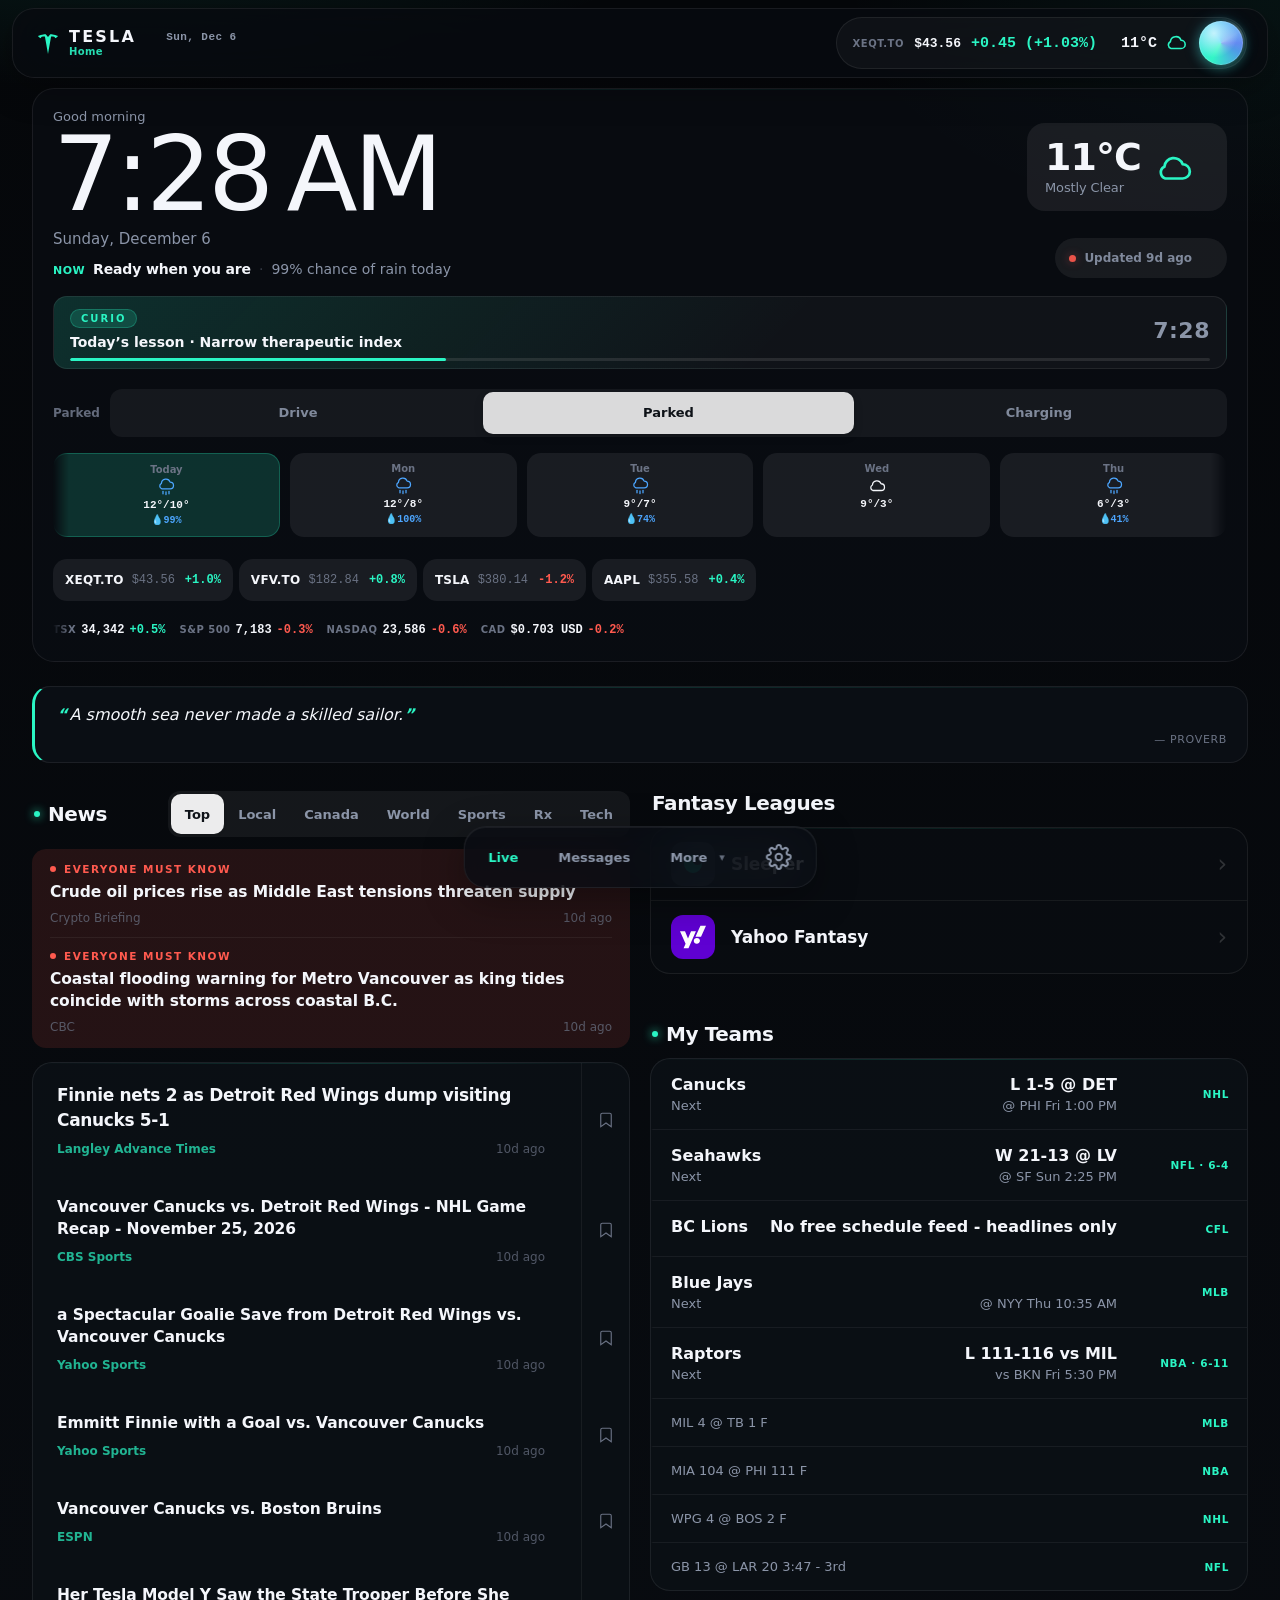
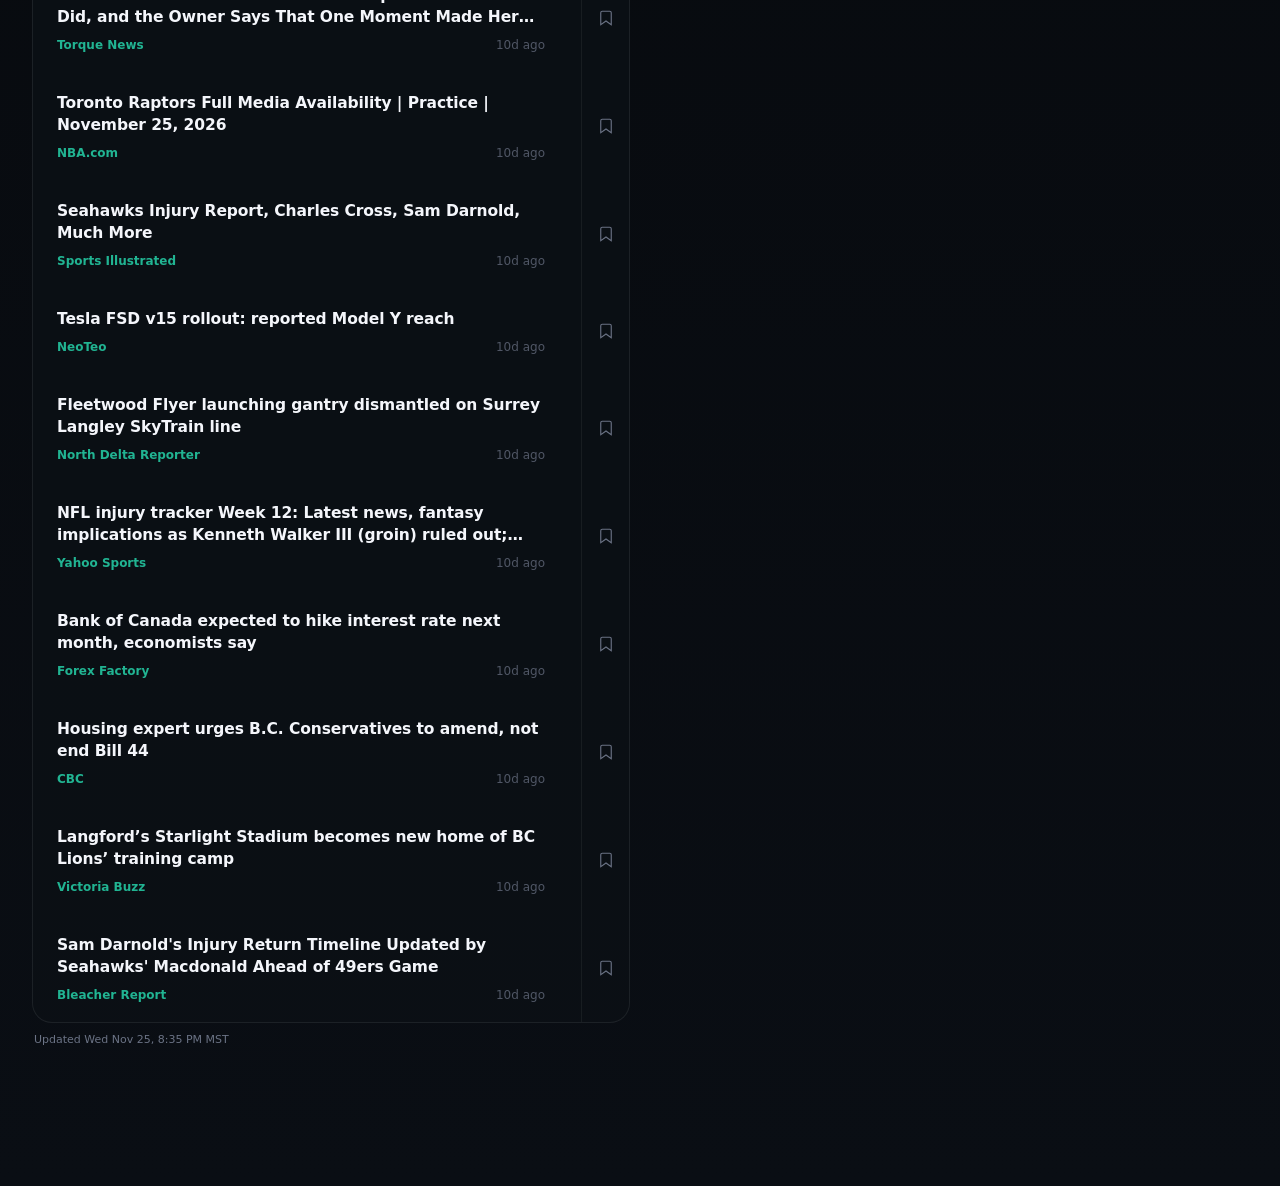
==== commit 9aff6638: "chore: update embedded feed cache [skip ci]" ====
--- a/index.html
+++ b/index.html
@@ -6238,8 +6238,8 @@
           {
             "meta": {
               "symbol": "XEQT.TO",
-              "regularMarketPrice": 43.115,
-              "chartPreviousClose": 43.17
+              "regularMarketPrice": 43.565,
+              "chartPreviousClose": 43.12
             }
           }
         ]
@@ -6251,8 +6251,8 @@
           {
             "meta": {
               "symbol": "VFV.TO",
-              "regularMarketPrice": 181.3,
-              "chartPreviousClose": 182.31
+              "regularMarketPrice": 182.84,
+              "chartPreviousClose": 181.3
             }
           }
         ]
@@ -6342,7 +6342,7 @@
           {
             "meta": {
               "symbol": "XGRO.TO",
-              "regularMarketPrice": 37.04,
+              "regularMarketPrice": 37.2,
               "chartPreviousClose": 37.04
             }
           }
@@ -6355,8 +6355,8 @@
           {
             "meta": {
               "symbol": "VGRO.TO",
-              "regularMarketPrice": 45.5,
-              "chartPreviousClose": 45.55
+              "regularMarketPrice": 45.77,
+              "chartPreviousClose": 45.5
             }
           }
         ]
@@ -6368,8 +6368,8 @@
           {
             "meta": {
               "symbol": "XBAL.TO",
-              "regularMarketPrice": 34.81,
-              "chartPreviousClose": 34.83
+              "regularMarketPrice": 34.9,
+              "chartPreviousClose": 34.81
             }
           }
         ]
@@ -6381,8 +6381,8 @@
           {
             "meta": {
               "symbol": "VBAL.TO",
-              "regularMarketPrice": 38.27,
-              "chartPreviousClose": 38.33
+              "regularMarketPrice": 38.44,
+              "chartPreviousClose": 38.32
             }
           }
         ]
@@ -6394,8 +6394,8 @@
           {
             "meta": {
               "symbol": "ZSP.TO",
-              "regularMarketPrice": 111.81,
-              "chartPreviousClose": 112.67
+              "regularMarketPrice": 112.74,
+              "chartPreviousClose": 111.81
             }
           }
         ]
@@ -6407,8 +6407,8 @@
           {
             "meta": {
               "symbol": "XIC.TO",
-              "regularMarketPrice": 54.63,
-              "chartPreviousClose": 54.34
+              "regularMarketPrice": 54.945,
+              "chartPreviousClose": 54.63
             }
           }
         ]
@@ -6420,8 +6420,8 @@
           {
             "meta": {
               "symbol": "^GSPTSE",
-              "regularMarketPrice": 34179.99,
-              "chartPreviousClose": 33962.3
+              "regularMarketPrice": 34342.36,
+              "chartPreviousClose": 34179.99
             }
           }
         ]
@@ -6459,7 +6459,7 @@
           {
             "meta": {
               "symbol": "CADUSD=X",
-              "regularMarketPrice": 0.7032,
+              "regularMarketPrice": 0.7025,
               "chartPreviousClose": 0.7037
             }
           }
@@ -6470,7 +6470,7 @@
   "air": {
     "latitude": 49.199997,
     "longitude": -122.8,
-    "generationtime_ms": 0.35369396209716797,
+    "generationtime_ms": 0.2824068069458008,
     "utc_offset_seconds": 0,
     "timezone": "GMT",
     "timezone_abbreviation": "GMT",
@@ -6482,10 +6482,10 @@
       "pm2_5": "μg/m³"
     },
     "current": {
-      "time": "2026-11-26T04:00",
+      "time": "2026-11-26T14:00",
       "interval": 3600,
-      "us_aqi": 48,
-      "pm2_5": 4.6
+      "us_aqi": 39,
+      "pm2_5": 2.9
     }
   },
   "cameras": [
@@ -6698,58 +6698,6 @@
       ]
     },
     {
-      "id": 82,
-      "name": "Hwy 10 at 152 St W",
-      "caption": "Highway 10 at 152 Street, looking west.",
-      "url": "https://www.drivebc.ca/images/82.jpg",
-      "lon": -122.8012,
-      "lat": 49.104347,
-      "events": [
-        {
-          "type": "Construction",
-          "severity": "MINOR",
-          "road": "Highway 15 Cloverdale Bypass",
-          "desc": "Special event from Highway 15, In Surrey and 58th Avenue to In Surrey and At 60 Avenue. Starting 4:30 PM PCT on Sunday November 29, 2026 until 8:00 PM PCT on Sunday November 29, 2026. Right turn lane closed. Left turn la",
-          "updated": "2026-11-24T15:31:11-07:00",
-          "km": 4.7
-        },
-        {
-          "type": "Construction",
-          "severity": "MINOR",
-          "road": "Other Roads 152 Street",
-          "desc": "Bridge maintenance from 152 Street, In Surrey to 29A Avenue. Starting 9:00 PM PCT on Thursday December 3, 2026 until 6:00 AM PCT on Friday December 4, 2026. From 9:00 PM to 6:00 AM PCT the next day, Thursday. Single lane",
-          "updated": "2026-11-24T15:51:18-07:00",
-          "km": 4.8
-        }
-      ]
-    },
-    {
-      "id": 79,
-      "name": "Hwy 10 at 152 St N",
-      "caption": "Highway 10 at 152 Street, looking north.",
-      "url": "https://www.drivebc.ca/images/79.jpg",
-      "lon": -122.8012,
-      "lat": 49.104347,
-      "events": [
-        {
-          "type": "Construction",
-          "severity": "MINOR",
-          "road": "Highway 15 Cloverdale Bypass",
-          "desc": "Special event from Highway 15, In Surrey and 58th Avenue to In Surrey and At 60 Avenue. Starting 4:30 PM PCT on Sunday November 29, 2026 until 8:00 PM PCT on Sunday November 29, 2026. Right turn lane closed. Left turn la",
-          "updated": "2026-11-24T15:31:11-07:00",
-          "km": 4.7
-        },
-        {
-          "type": "Construction",
-          "severity": "MINOR",
-          "road": "Other Roads 152 Street",
-          "desc": "Bridge maintenance from 152 Street, In Surrey to 29A Avenue. Starting 9:00 PM PCT on Thursday December 3, 2026 until 6:00 AM PCT on Friday December 4, 2026. From 9:00 PM to 6:00 AM PCT the next day, Thursday. Single lane",
-          "updated": "2026-11-24T15:51:18-07:00",
-          "km": 4.8
-        }
-      ]
-    },
-    {
       "id": 477,
       "name": "Hwy 15 at 8 Ave N",
       "caption": "Highway 15 at 8 Avenue in South Surrey, looking north.",
@@ -6920,16 +6868,16 @@
           "type": "Road_Condition",
           "severity": "MINOR",
           "road": "Highway 97C Highway 97C",
-          "desc": "Slippery sections, Compact snow and Limited visibility with fog between Pennask Summit and Loon Lake Road (Pennask Summit). Last update: November 25th, 2026 at 8:40pm PCT. Next update: November 26th, 2026 at 5:00am PCT.",
-          "updated": "2026-11-25T20:40:37-07:00",
+          "desc": "Slippery sections, Slushy sections and Compact snow between Pennask Summit and Loon Lake Road (Pennask Summit). Last update: November 26th, 2026 at 6:50am PCT. Next update: November 26th, 2026 at 4:00pm PCT.",
+          "updated": "2026-11-26T06:50:31-07:00",
           "km": 0.3
         },
         {
           "type": "Road_Condition",
           "severity": "MINOR",
           "road": "Highway 97C Highway 97C",
-          "desc": "Limited visibility with fog between Trepanier Road and Pennask Summit (Pennask Summit). Last update: November 25th, 2026 at 4:05pm PCT. Next update: November 26th, 2026 at 5:00am PCT.",
-          "updated": "2026-11-25T16:05:12-07:00",
+          "desc": "Limited visibility with fog and Slippery sections between Trepanier Road and Pennask Summit (Pennask Summit). Last update: November 26th, 2026 at 6:38am PCT. Next update: November 26th, 2026 at 4:00pm PCT.",
+          "updated": "2026-11-26T06:38:16-07:00",
           "km": 7.8
         }
       ]
@@ -6955,32 +6903,32 @@
           "type": "Road_Condition",
           "severity": "MINOR",
           "road": "Highway 97C Highway 97C",
-          "desc": "Limited visibility with fog between Trepanier Road and Pennask Summit (Pennask Summit). Last update: November 25th, 2026 at 4:05pm PCT. Next update: November 26th, 2026 at 5:00am PCT.",
-          "updated": "2026-11-25T16:05:12-07:00",
+          "desc": "Limited visibility with fog and Slippery sections between Trepanier Road and Pennask Summit (Pennask Summit). Last update: November 26th, 2026 at 6:38am PCT. Next update: November 26th, 2026 at 4:00pm PCT.",
+          "updated": "2026-11-26T06:38:16-07:00",
           "km": 0.2
         },
         {
           "type": "Road_Condition",
           "severity": "MINOR",
           "road": "Highway 97C Highway 97C",
-          "desc": "Slippery sections, Compact snow and Limited visibility with fog between Pennask Summit and Loon Lake Road (Pennask Summit). Last update: November 25th, 2026 at 8:40pm PCT. Next update: November 26th, 2026 at 5:00am PCT.",
-          "updated": "2026-11-25T20:40:37-07:00",
+          "desc": "Slippery sections, Slushy sections and Compact snow between Pennask Summit and Loon Lake Road (Pennask Summit). Last update: November 26th, 2026 at 6:50am PCT. Next update: November 26th, 2026 at 4:00pm PCT.",
+          "updated": "2026-11-26T06:50:31-07:00",
           "km": 7.9
         }
       ]
     }
   ],
-  "updated": "2026-11-26T04:00:15.507108+00:00",
+  "updated": "2026-11-26T14:48:32.829495+00:00",
   "digest": {
     "news": "Crude oil prices rise as Middle East tensions threaten supply. Meanwhile, Coastal flooding warning for Metro Vancouver as king tides coincide with storms across coastal B.C.",
     "sports": "NFL injury tracker Week 12: Latest news, fantasy implications as Kenneth Walker III (groin) ruled out; Seahawks 'optimistic' about Sam Darnold (quad).",
     "pharmacy": "Tim’s Pharmacy’s co-owner Will Quinby named Washington State Pharmacist of the Year.",
     "method": "extractive",
-    "t": "2026-11-26T04:00:15.564273+00:00"
+    "t": "2026-11-26T14:48:32.877822+00:00"
   },
   "curio": {
-    "date": "2026-11-25",
-    "id": "antikythera"
+    "date": "2026-11-26",
+    "id": "timezones"
   }
 };
 // ── DIAGNOSTIC TEST FOR FETCH/API SUPPORT ──
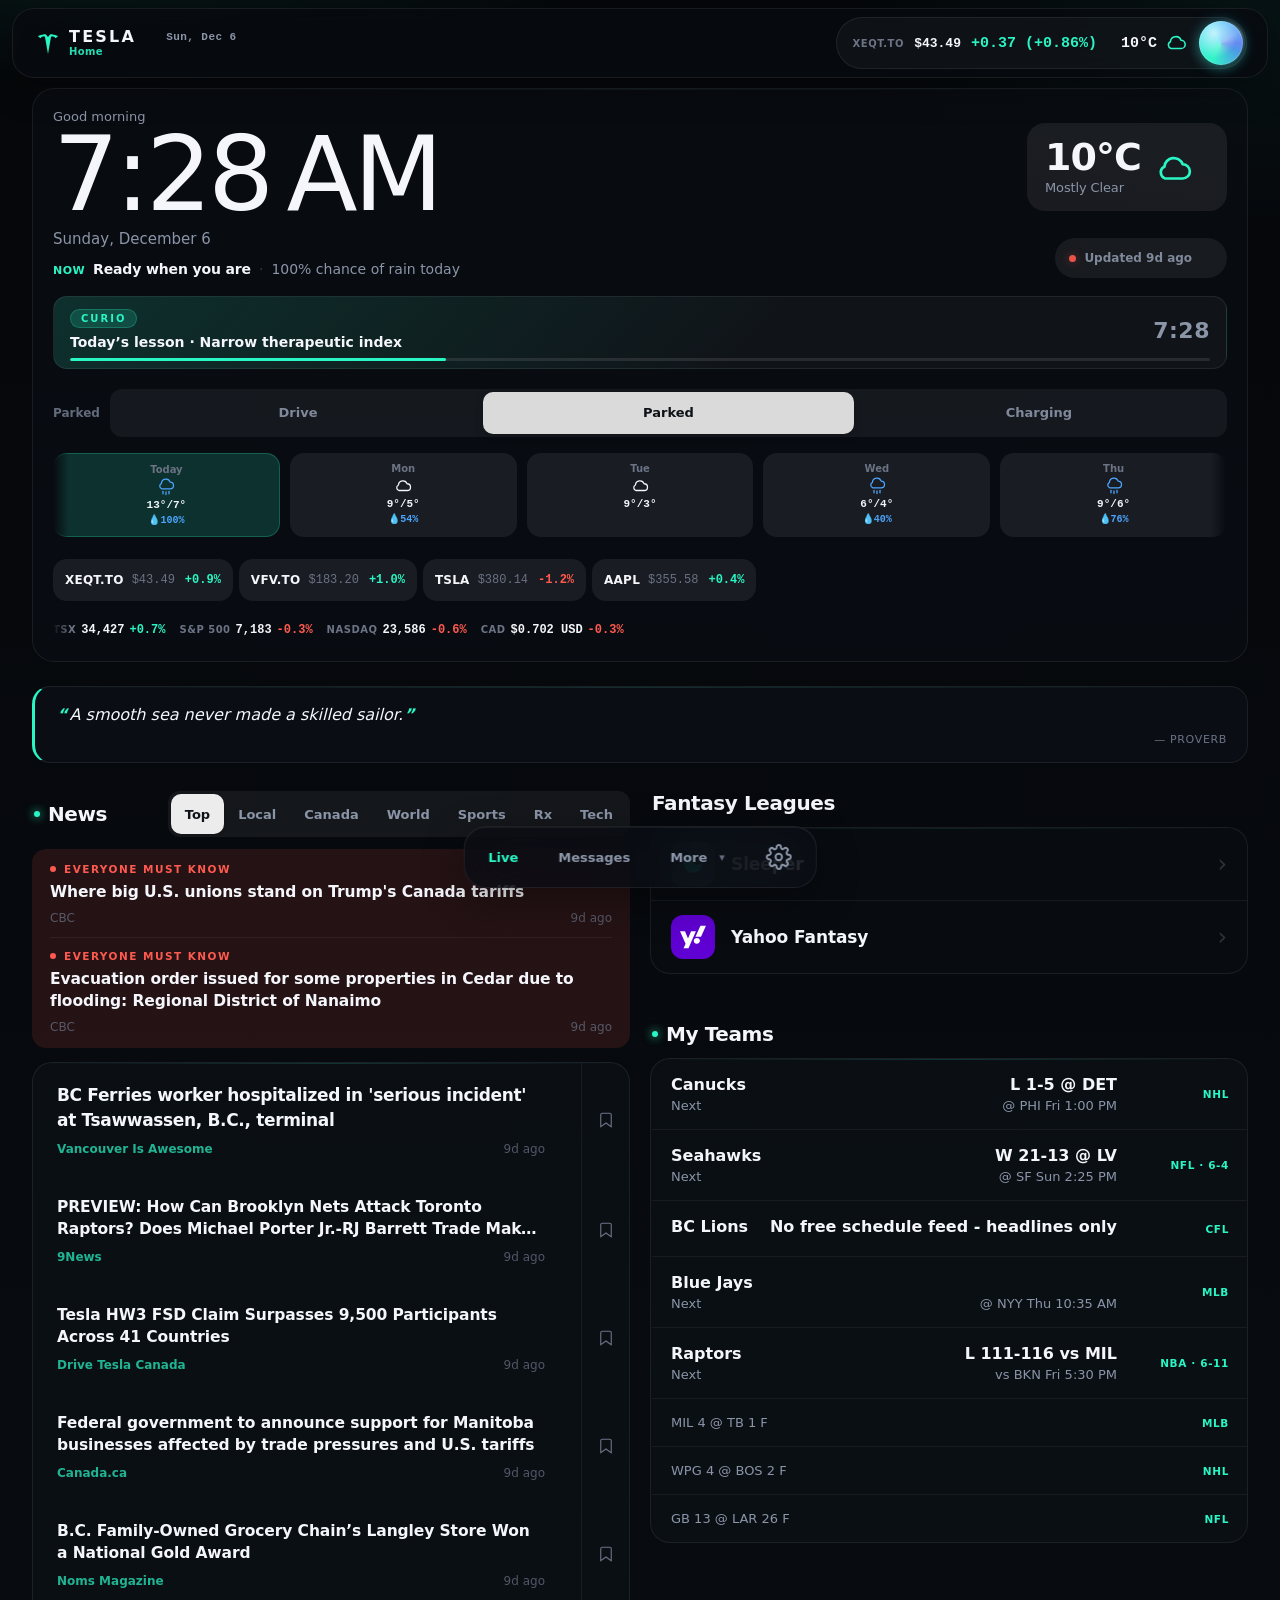
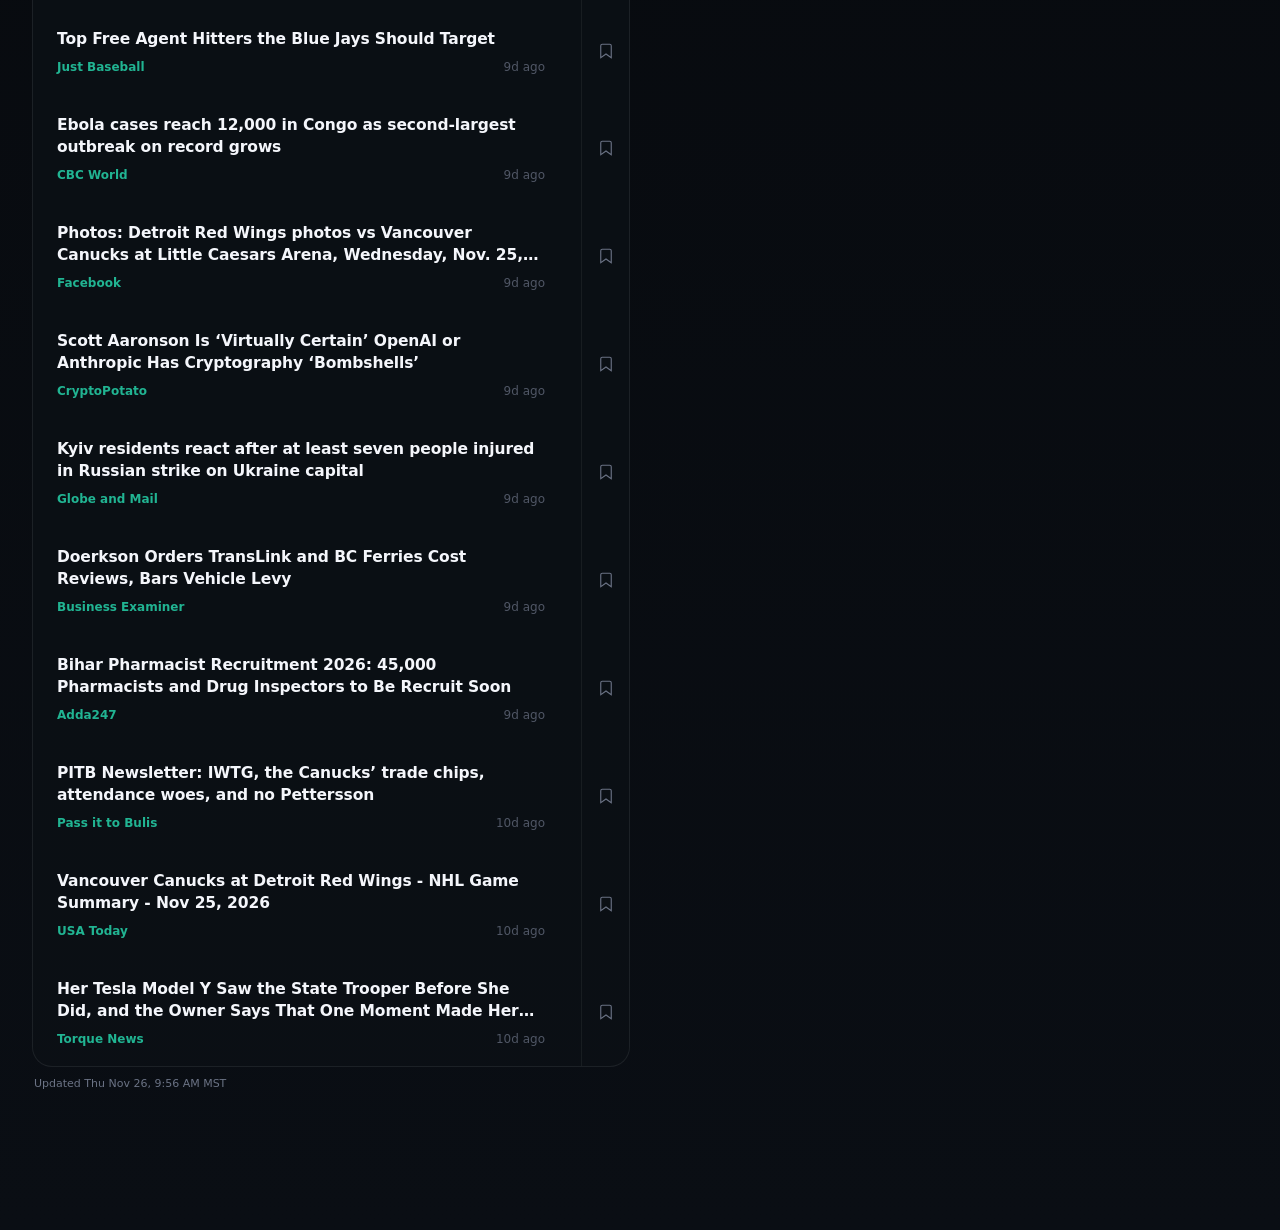
==== commit 1a74e09a: "chore: update embedded feed cache [skip ci]" ====
--- a/index.html
+++ b/index.html
@@ -5513,7 +5513,7 @@
   "weather": {
     "latitude": 49.18432,
     "longitude": -122.82682,
-    "generationtime_ms": 0.23221969604492188,
+    "generationtime_ms": 0.4787445068359375,
     "utc_offset_seconds": 0,
     "timezone": "GMT",
     "timezone_abbreviation": "GMT",
@@ -5529,20 +5529,20 @@
       "wind_speed_10m": "km/h"
     },
     "current": {
-      "time": "2026-11-26T04:00",
+      "time": "2026-11-26T23:30",
       "interval": 900,
-      "temperature_2m": 11.1,
+      "temperature_2m": 10.4,
       "weather_code": 3,
-      "is_day": 0,
-      "apparent_temperature": 7.2,
-      "relative_humidity_2m": 81,
-      "wind_speed_10m": 23.0
+      "is_day": 1,
+      "apparent_temperature": 6.9,
+      "relative_humidity_2m": 78,
+      "wind_speed_10m": 18.8
     }
   },
   "forecast": {
     "latitude": 49.18432,
     "longitude": -122.82682,
-    "generationtime_ms": 0.4216432571411133,
+    "generationtime_ms": 0.9762048721313477,
     "utc_offset_seconds": -25200,
     "timezone": "America/Vancouver",
     "timezone_abbreviation": "GMT-7",
@@ -5559,76 +5559,76 @@
     },
     "daily": {
       "time": [
-        "2026-11-25",
         "2026-11-26",
         "2026-11-27",
         "2026-11-28",
         "2026-11-29",
         "2026-11-30",
-        "2026-12-01"
+        "2026-12-01",
+        "2026-12-02"
       ],
       "temperature_2m_max": [
-        11.5,
-        11.6,
-        8.7,
-        9.2,
-        5.5,
-        10.0,
-        8.5
+        12.5,
+        9.3,
+        9.4,
+        6.1,
+        9.1,
+        9.5,
+        6.2
       ],
       "temperature_2m_min": [
-        9.7,
-        7.8,
-        6.8,
-        3.3,
-        2.6,
-        5.5,
-        5.4
+        7.4,
+        4.5,
+        3.0,
+        3.7,
+        6.1,
+        3.6,
+        1.8
       ],
       "weather_code": [
-        63,
+        65,
+        3,
+        45,
+        61,
         63,
         55,
-        3,
-        61,
-        63,
-        53
+        3
       ],
       "precipitation_probability_max": [
-        99,
         100,
-        74,
-        2,
-        41,
-        72,
-        64
+        54,
+        20,
+        40,
+        76,
+        53,
+        57
       ],
       "sunrise": [
-        "2026-11-25T08:36",
         "2026-11-26T08:38",
         "2026-11-27T08:39",
         "2026-11-28T08:41",
         "2026-11-29T08:42",
         "2026-11-30T08:43",
-        "2026-12-01T08:45"
+        "2026-12-01T08:45",
+        "2026-12-02T08:46"
       ],
       "sunset": [
-        "2026-11-25T17:19",
         "2026-11-26T17:18",
         "2026-11-27T17:18",
         "2026-11-28T17:17",
         "2026-11-29T17:16",
         "2026-11-30T17:16",
-        "2026-12-01T17:15"
+        "2026-12-01T17:15",
+        "2026-12-02T17:15"
       ],
       "uv_index_max": [
-        0.7,
-        1.65,
-        0.85,
+        1.35,
+        0.25,
         1.6,
-        0.5,
+        0.25,
         0.1,
-        0.6
+        1.3,
+        1.15
       ]
     }
   },
@@ -5637,28 +5637,28 @@
       "status": "ok",
       "items": [
         {
-          "title": "Crude oil prices rise as Middle East tensions threaten supply",
-          "link": "https://news.google.com/rss/articles/[base64]?oc=5",
-          "pubDate": "2026-11-26T01:43:25+00:00",
-          "source": "Crypto Briefing"
-        },
-        {
-          "title": "Coastal flooding warning for Metro Vancouver as king tides coincide with storms across coastal B.C.",
-          "link": "https://news.google.com/rss/articles/[base64]?oc=5",
-          "pubDate": "2026-11-25T23:44:34+00:00",
+          "title": "Where big U.S. unions stand on Trump's Canada tariffs",
+          "link": "https://news.google.com/rss/articles/[base64]?oc=5",
+          "pubDate": "2026-11-26T09:00:00+00:00",
           "source": "CBC"
         },
         {
-          "title": "Evacuation alerts issued on Vancouver Island as coastal flooding threat rises",
-          "link": "https://www.vancouverisawesome.com/national-news/evacuation-alerts-issued-on-vancouver-island-as-coastal-flooding-threat-rises-13056877",
-          "pubDate": "2026-11-25T23:47:25+00:00",
-          "source": "Vancouver Is Awesome"
+          "title": "Evacuation order issued for some properties in Cedar due to flooding: Regional District of Nanaimo",
+          "link": "https://news.google.com/rss/articles/[base64]?oc=5",
+          "pubDate": "2026-11-26T16:03:28+00:00",
+          "source": "CBC"
         },
         {
-          "title": "Fleetwood Flyer launching gantry dismantled on Surrey Langley SkyTrain line",
-          "link": "https://news.google.com/rss/articles/[base64]?oc=5",
-          "pubDate": "2026-11-25T22:59:42+00:00",
-          "source": "North Delta Reporter"
+          "title": "State of Local Emergency declared in Comox Valley, evacuation alerts issued",
+          "link": "https://news.google.com/rss/articles/[base64]?oc=5",
+          "pubDate": "2026-11-26T06:06:34+00:00",
+          "source": "My Comox Valley Now"
+        },
+        {
+          "title": "B.C. Family-Owned Grocery Chain’s Langley Store Won a National Gold Award",
+          "link": "https://news.google.com/rss/articles/CBMibEFVX3lxTE55ZUpjTXZYTkhHUFFpeWU4REdGRWhCRy1jS3JNS3l1a1NucktpT2U3QWQySXNteER0VVVGM3U3d1YxRENFcFpmUE9EUTRaWTBMdWlYcGE5Xzg1d1ZBSk1GNDNWZFJwemNEMGtXSg?oc=5",
+          "pubDate": "2026-11-26T15:45:00+00:00",
+          "source": "Noms Magazine"
         },
         {
           "title": "Her Tesla Model Y Saw the State Trooper Before She Did, and the Owner Says That One Moment Made Her $99 FSD Subscription Worth It",
@@ -5667,22 +5667,22 @@
           "source": "Torque News"
         },
         {
-          "title": "Bank of Canada expected to hike interest rate next month, economists say",
-          "link": "https://news.google.com/rss/articles/[base64]?oc=5",
-          "pubDate": "2026-11-25T22:00:28+00:00",
-          "source": "Forex Factory"
+          "title": "Kyiv residents react after at least seven people injured in Russian strike on Ukraine capital",
+          "link": "https://www.theglobeandmail.com/canada/video-kyiv-residents-react-after-at-least-seven-people-injured-in-russian/",
+          "pubDate": "2026-11-26T13:08:00+00:00",
+          "source": "Globe and Mail"
         },
         {
-          "title": "New Trump tariffs hit Apple's main iPhone manufacturing countries",
-          "link": "https://news.google.com/rss/articles/[base64]?oc=5",
-          "pubDate": "2026-11-25T15:51:28+00:00",
-          "source": "AppleInsider"
+          "title": "Doerkson Orders TransLink and BC Ferries Cost Reviews, Bars Vehicle Levy",
+          "link": "https://news.google.com/rss/articles/[base64]?oc=5",
+          "pubDate": "2026-11-26T12:37:17+00:00",
+          "source": "Business Examiner"
         },
         {
-          "title": "Falling global oil prices could mean inflation ends below forecast, Bank of Canada says",
-          "link": "https://news.google.com/rss/articles/[base64]?oc=5",
-          "pubDate": "2026-11-25T11:47:32+00:00",
-          "source": "BNN Bloomberg"
+          "title": "Ebola cases reach 12,000 in Congo as second-largest outbreak on record grows",
+          "link": "https://www.cbc.ca/news/health/ebola-tops-12000-cases-outbreak-9.7436970?cmp=rss",
+          "pubDate": "2026-11-26T15:22:26+00:00",
+          "source": "CBC World"
         }
       ]
     }
@@ -5692,52 +5692,52 @@
       "status": "ok",
       "items": [
         {
+          "title": "Photos: Detroit Red Wings photos vs Vancouver Canucks at Little Caesars Arena, Wednesday, Nov. 25, 2026. See link below ⬇️ 📸 Brian Bradshaw Sevald, Imagn Images",
+          "link": "https://news.google.com/rss/articles/[base64]?oc=5",
+          "pubDate": "2026-11-26T15:15:09+00:00",
+          "source": "Facebook"
+        },
+        {
           "title": "NFL injury tracker Week 12: Latest news, fantasy implications as Kenneth Walker III (groin) ruled out; Seahawks 'optimistic' about Sam Darnold (quad)",
           "link": "https://news.google.com/rss/articles/[base64]?oc=5",
           "pubDate": "2026-11-25T22:36:26+00:00",
           "source": "Yahoo Sports"
         },
         {
-          "title": "Vancouver Canucks vs. Detroit Red Wings - NHL Game Recap - November 25, 2026",
-          "link": "https://news.google.com/rss/articles/CBMieEFVX3lxTE9UdXJ6c2Z3Mjg2TXNpdy1lVEc4V0dQTkNZWmtQOWoyamhUbWVrc2VPSjM5bHg2SDBSRVd1cjNBV19EVXdVYnVRVEtuaTlSY09nVTZWam5zaFUzeXdQY3dQcEdlWTFTcEdvcWlwZURPa3dBZTVlalZ5Zw?oc=5",
-          "pubDate": "2026-11-26T03:16:43+00:00",
-          "source": "CBS Sports"
+          "title": "PREVIEW: How Can Brooklyn Nets Attack Toronto Raptors? Does Michael Porter Jr.-RJ Barrett Trade Make Sense?",
+          "link": "https://news.google.com/rss/articles/[base64]?oc=5",
+          "pubDate": "2026-11-26T15:57:00+00:00",
+          "source": "9News"
         },
         {
-          "title": "Blue Jays Finally Strike, Sign Kaima Taira to Five-Year Deal",
-          "link": "https://news.google.com/rss/articles/CBMigAFBVV95cUxPWjU2RUtKcXVwRTB0cEVIOUp5OWk0N0F4bUNaNXRkQTlBQnpuT0YwQmxmM19SN0xsMHJEODYydjdheGI4NnNGTVl3VEJHa2NCdnl2dGNGeXdmRHN5OVhBQmVreHpSb3pBelRWR08tTzJPVVJJVGU3WGVtTkl4dXhUMw?oc=5",
-          "pubDate": "2026-11-25T18:23:10+00:00",
+          "title": "Top Free Agent Hitters the Blue Jays Should Target",
+          "link": "https://news.google.com/rss/articles/CBMijAFBVV95cUxPRmdPUkliT3RmQkluNVlWRlZ0ZlpRVTQwNHVwd3JVOHQ0eHBPRkFmUWpBblVlV18tVmc4SkRKbWIwVFFjZVI5ZFVjdzlrYTJNQXVDeHg0N3FIb0JjR1RDY2s4V3RZdllVZHlvZHE2cXBoaTBKUzFXRVEzQ1h5ZmJwTlpZMXo1OGZ0b3NyWA?oc=5",
+          "pubDate": "2026-11-26T15:35:57+00:00",
           "source": "Just Baseball"
         },
         {
-          "title": "Toronto Raptors Full Media Availability | Practice | November 25, 2026",
-          "link": "https://news.google.com/rss/articles/[base64]?oc=5",
-          "pubDate": "2026-11-26T02:13:41+00:00",
-          "source": "NBA.com"
+          "title": "CFL schedule change hurt Kamloops bid to keep BC Lions training camp, city says",
+          "link": "https://news.google.com/rss/articles/[base64]?oc=5",
+          "pubDate": "2026-11-24T17:46:54+00:00",
+          "source": "Castanet Kamloops"
         },
         {
-          "title": "Langford’s Starlight Stadium becomes new home of BC Lions’ training camp",
-          "link": "https://news.google.com/rss/articles/[base64]?oc=5",
-          "pubDate": "2026-11-25T21:07:43+00:00",
-          "source": "Victoria Buzz"
+          "title": "Vancouver Canucks at Detroit Red Wings - NHL Game Summary - Nov 25, 2026",
+          "link": "https://news.google.com/rss/articles/[base64]?oc=5",
+          "pubDate": "2026-11-26T04:45:26+00:00",
+          "source": "USA Today"
         },
         {
-          "title": "Emmitt Finnie with a Goal vs. Vancouver Canucks",
-          "link": "https://news.google.com/rss/articles/CBMijwFBVV95cUxOT0JleG11djlITU9PcXd5TUZfY25oQ2d0UHBjTm1UdWlPVU1GZjNlMjB6c2haSmRIWVp1ZUtrb2VteVhmczJrLXZKM1dYRDhyMHdTVnlFR2NuSE9hcmpiaTVOWHlUd0MtRVQ5QUxEbHVsU3pNSDN0OVNiS29Ocm1RdXVGUTVyVVBkSWszbWJVRQ?oc=5",
-          "pubDate": "2026-11-26T03:15:00+00:00",
-          "source": "Yahoo Sports"
+          "title": "PITB Newsletter: IWTG, the Canucks’ trade chips, attendance woes, and no Pettersson",
+          "link": "https://news.google.com/rss/articles/CBMieEFVX3lxTE5oWGx5eE5VRHVxdlFQX1R4SU84cDNVaGlvUS1pVmhQbWpmaHFmTUpreGpTX3pqcGl5d3lrdGpXaVlYT29BZ3o0ZGEySjJoTGdaUk1WMVNzSkFQUXcySUFfQ1k5MVBmZnVzM2hmNWptNjVYZHRicHpLeg?oc=5",
+          "pubDate": "2026-11-26T06:46:53+00:00",
+          "source": "Pass it to Bulis"
         },
         {
-          "title": "a Spectacular Goalie Save from Detroit Red Wings vs. Vancouver Canucks",
-          "link": "https://news.google.com/rss/articles/[base64]?oc=5",
-          "pubDate": "2026-11-26T03:16:08+00:00",
-          "source": "Yahoo Sports"
-        },
-        {
-          "title": "Vancouver Canucks vs. Boston Bruins",
-          "link": "https://news.google.com/rss/articles/CBMibkFVX3lxTFBubmZMVm9fNW11U3lVUkcwYm80M3A1RjJkN1dyYjhEb0FrNTMwd0NKaEhjU0lqU2xYMWF6dE1OaXJfbTQ4My1XSUw4QlFDM3lSa182M09jbzhWVVN6clRwUjUxWFB2MENJY24wMlBR?oc=5",
-          "pubDate": "2026-11-26T02:42:29+00:00",
-          "source": "ESPN"
+          "title": "Center Elias Pettersson Ruled Out For Remainder Of Canucks Eastern Road Trip",
+          "link": "https://news.google.com/rss/articles/[base64]?oc=5",
+          "pubDate": "2026-11-25T16:31:20+00:00",
+          "source": "The Hockey News"
         }
       ]
     }
@@ -5747,22 +5747,28 @@
       "status": "ok",
       "items": [
         {
-          "title": "Tim’s Pharmacy’s co-owner Will Quinby named Washington State Pharmacist of the Year",
-          "link": "https://news.google.com/rss/articles/[base64]?oc=5",
-          "pubDate": "2026-11-25T18:17:22+00:00",
-          "source": "Nisqually Valley News"
+          "title": "Bihar Pharmacist Recruitment 2026: 45,000 Pharmacists and Drug Inspectors to Be Recruit Soon",
+          "link": "https://news.google.com/rss/articles/CBMiekFVX3lxTE5POXAtam1PcHYyNm1PLUxoUU1CWklVTTZWd3EydlZxQVNpNzA1U1NGUGpQZXN5Vm9qWGpvVDVoYTVDMHFjR0NsaThQUHVTanV4cXdrbU41bVhLQXk1S20zcTY5UFlZZXVXbmwyRy1YcV9Vb2ZyMjFNZEZB?oc=5",
+          "pubDate": "2026-11-26T08:34:11+00:00",
+          "source": "Adda247"
         }
       ]
     }
   },
   "newsfeed": {
-    "generated": "2026-11-26T03:35:29+00:00",
-    "generated_local": "Wed Nov 25, 8:35 PM MST",
+    "generated": "2026-11-26T16:56:40+00:00",
+    "generated_local": "Thu Nov 26, 9:56 AM MST",
     "scores": [
       {
         "league": "NHL",
         "text": "VAN 1 @ DET 5 F",
         "url": "https://www.nhl.com/gamecenter/van-vs-det/2026/11/25/2026020394",
+        "fav": true
+      },
+      {
+        "league": "NBA",
+        "text": "BKN @ TOR Fri 5:30 PM",
+        "url": "https://www.espn.com/nba/game/_/gameId/401909329/nets-raptors",
         "fav": true
       },
       {
@@ -5778,12 +5784,6 @@
         "fav": false
       },
       {
-        "league": "NBA",
-        "text": "MIA 104 @ PHI 111 F",
-        "url": "https://www.espn.com/nba/game/_/gameId/401909317/heat-76ers",
-        "fav": false
-      },
-      {
         "league": "NHL",
         "text": "WPG 4 @ BOS 2 F",
         "url": "https://www.nhl.com/gamecenter/wpg-vs-bos/2026/11/25/2026020386",
@@ -5791,8 +5791,8 @@
       },
       {
         "league": "NFL",
-        "text": "GB 13 @ LAR 20 3:47 - 3rd",
-        "url": "https://site.api.espn.com/apis/site/v2/sports/football/nfl/scoreboard",
+        "text": "GB 13 @ LAR 26 F",
+        "url": "https://www.espn.com/nfl/game/_/gameId/401873079/packers-rams",
         "fav": false
       }
     ],
@@ -5834,60 +5834,72 @@
     "layout": "v2",
     "must_know": [
       {
-        "title": "Crude oil prices rise as Middle East tensions threaten supply",
-        "source": "Crypto Briefing",
-        "url": "https://news.google.com/rss/articles/[base64]?oc=5",
-        "ts": "2026-11-26T01:43:25+00:00",
-        "category": "World",
-        "section": "World",
-        "feed": "GN Geopolitics",
-        "score": 9.72,
+        "title": "Where big U.S. unions stand on Trump's Canada tariffs",
+        "source": "CBC",
+        "url": "https://news.google.com/rss/articles/[base64]?oc=5",
+        "ts": "2026-11-26T09:00:00+00:00",
+        "category": "Money/Policy",
+        "section": "National",
+        "feed": "GN Tariffs & Trade",
+        "score": 7.95,
         "hits": [
-          "middle east",
-          "oil prices"
+          "tariffs"
         ],
-        "sources": 11,
+        "sources": 9,
         "severity": 2,
         "reason": "multi-source + severity"
       },
       {
-        "title": "Coastal flooding warning for Metro Vancouver as king tides coincide with storms across coastal B.C.",
+        "title": "Evacuation order issued for some properties in Cedar due to flooding: Regional District of Nanaimo",
         "source": "CBC",
-        "url": "https://news.google.com/rss/articles/[base64]?oc=5",
-        "ts": "2026-11-25T23:44:34+00:00",
+        "url": "https://news.google.com/rss/articles/[base64]?oc=5",
+        "ts": "2026-11-26T16:03:28+00:00",
         "category": "BC",
         "section": "Local",
         "feed": "GN BC Hazards",
-        "score": 9.95,
+        "score": 8.87,
         "hits": [
-          "b.c.",
-          "vancouver"
+          "evacuation"
         ],
-        "sources": 7,
-        "severity": 3,
+        "sources": 5,
+        "severity": 7,
         "reason": "multi-source + severity"
       },
       {
-        "title": "Evacuation alerts issued on Vancouver Island as coastal flooding threat rises",
-        "source": "Vancouver Is Awesome",
-        "url": "https://www.vancouverisawesome.com/national-news/evacuation-alerts-issued-on-vancouver-island-as-coastal-flooding-threat-rises-13056877",
-        "ts": "2026-11-25T23:47:25+00:00",
-        "category": "Local",
+        "title": "State of Local Emergency declared in Comox Valley, evacuation alerts issued",
+        "source": "My Comox Valley Now",
+        "url": "https://news.google.com/rss/articles/[base64]?oc=5",
+        "ts": "2026-11-26T06:06:34+00:00",
+        "category": "BC",
         "section": "Local",
-        "feed": "Vancouver Is Awesome",
-        "score": 10.96,
+        "feed": "GN BC Hazards",
+        "score": 6.64,
         "hits": [
-          "vancouver",
           "evacuation"
         ],
-        "sources": 6,
-        "severity": 3,
-        "reason": "multi-source + severity"
+        "sources": 1,
+        "severity": 8.5,
+        "reason": "alert + severity"
       }
     ],
     "fantasy_items": [],
     "fantasy_refreshed": "2026-10-06T01:25:07+00:00",
     "items": [
+      {
+        "title": "Photos: Detroit Red Wings photos vs Vancouver Canucks at Little Caesars Arena, Wednesday, Nov. 25, 2026. See link below ⬇️ 📸 Brian Bradshaw Sevald, Imagn Images",
+        "source": "Facebook",
+        "url": "https://news.google.com/rss/articles/[base64]?oc=5",
+        "ts": "2026-11-26T15:15:09+00:00",
+        "category": "Hockey",
+        "section": "Teams",
+        "feed": "GN Canucks",
+        "score": 14.25,
+        "hits": [
+          "canucks",
+          "vancouver canucks",
+          "vancouver"
+        ]
+      },
       {
         "title": "NFL injury tracker Week 12: Latest news, fantasy implications as Kenneth Walker III (groin) ruled out; Seahawks 'optimistic' about Sam Darnold (quad)",
         "source": "Yahoo Sports",
@@ -5896,7 +5908,7 @@
         "category": "Football",
         "section": "Teams",
         "feed": "GN Seahawks",
-        "score": 15.3,
+        "score": 13.97,
         "hits": [
           "injury",
           "seahawks",
@@ -5906,34 +5918,48 @@
         ]
       },
       {
-        "title": "Vancouver Canucks vs. Detroit Red Wings - NHL Game Recap - November 25, 2026",
-        "source": "CBS Sports",
-        "url": "https://news.google.com/rss/articles/CBMieEFVX3lxTE9UdXJ6c2Z3Mjg2TXNpdy1lVEc4V0dQTkNZWmtQOWoyamhUbWVrc2VPSjM5bHg2SDBSRVd1cjNBV19EVXdVYnVRVEtuaTlSY09nVTZWam5zaFUzeXdQY3dQcEdlWTFTcEdvcWlwZURPa3dBZTVlalZ5Zw?oc=5",
-        "ts": "2026-11-26T03:16:43+00:00",
-        "category": "Hockey",
-        "section": "Teams",
-        "feed": "GN Canucks",
-        "score": 14.95,
+        "title": "B.C. Family-Owned Grocery Chain’s Langley Store Won a National Gold Award",
+        "source": "Noms Magazine",
+        "url": "https://news.google.com/rss/articles/CBMibEFVX3lxTE55ZUpjTXZYTkhHUFFpeWU4REdGRWhCRy1jS3JNS3l1a1NucktpT2U3QWQySXNteER0VVVGM3U3d1YxRENFcFpmUE9EUTRaWTBMdWlYcGE5Xzg1d1ZBSk1GNDNWZFJwemNEMGtXSg?oc=5",
+        "ts": "2026-11-26T15:45:00+00:00",
+        "category": "Local",
+        "section": "Local",
+        "feed": "GN Langley",
+        "score": 13.32,
         "hits": [
-          "canucks",
-          "vancouver canucks",
-          "vancouver",
-          "nhl"
+          "b.c.",
+          "langley",
+          "grocery"
         ]
       },
       {
-        "title": "Fleetwood Flyer launching gantry dismantled on Surrey Langley SkyTrain line",
-        "source": "North Delta Reporter",
-        "url": "https://news.google.com/rss/articles/[base64]?oc=5",
-        "ts": "2026-11-25T22:59:42+00:00",
-        "category": "Local",
-        "section": "Local",
-        "feed": "GN TransLink",
-        "score": 13.85,
+        "title": "PREVIEW: How Can Brooklyn Nets Attack Toronto Raptors? Does Michael Porter Jr.-RJ Barrett Trade Make Sense?",
+        "source": "9News",
+        "url": "https://news.google.com/rss/articles/[base64]?oc=5",
+        "ts": "2026-11-26T15:57:00+00:00",
+        "category": "NBA",
+        "section": "Teams",
+        "feed": "GN Raptors",
+        "score": 12.35,
         "hits": [
-          "langley",
-          "surrey",
-          "skytrain"
+          "trade",
+          "raptors",
+          "toronto raptors"
+        ]
+      },
+      {
+        "title": "Top Free Agent Hitters the Blue Jays Should Target",
+        "source": "Just Baseball",
+        "url": "https://news.google.com/rss/articles/CBMijAFBVV95cUxPRmdPUkliT3RmQkluNVlWRlZ0ZlpRVTQwNHVwd3JVOHQ0eHBPRkFmUWpBblVlV18tVmc4SkRKbWIwVFFjZVI5ZFVjdzlrYTJNQXVDeHg0N3FIb0JjR1RDY2s4V3RZdllVZHlvZHE2cXBoaTBKUzFXRVEzQ1h5ZmJwTlpZMXo1OGZ0b3NyWA?oc=5",
+        "ts": "2026-11-26T15:35:57+00:00",
+        "category": "MLB",
+        "section": "Teams",
+        "feed": "GN Blue Jays",
+        "score": 12.3,
+        "hits": [
+          "agent",
+          "blue jays",
+          "jays"
         ]
       },
       {
@@ -5944,7 +5970,7 @@
         "category": "Tesla/EV",
         "section": "Tech",
         "feed": "GN Tesla",
-        "score": 13.8,
+        "score": 12.27,
         "hits": [
           "tesla",
           "fsd",
@@ -5952,187 +5978,175 @@
         ]
       },
       {
-        "title": "Blue Jays Finally Strike, Sign Kaima Taira to Five-Year Deal",
-        "source": "Just Baseball",
-        "url": "https://news.google.com/rss/articles/CBMigAFBVV95cUxPWjU2RUtKcXVwRTB0cEVIOUp5OWk0N0F4bUNaNXRkQTlBQnpuT0YwQmxmM19SN0xsMHJEODYydjdheGI4NnNGTVl3VEJHa2NCdnl2dGNGeXdmRHN5OVhBQmVreHpSb3pBelRWR08tTzJPVVJJVGU3WGVtTkl4dXhUMw?oc=5",
-        "ts": "2026-11-25T18:23:10+00:00",
-        "category": "MLB",
-        "section": "Teams",
-        "feed": "GN Blue Jays",
-        "score": 11.81,
+        "title": "Bihar Pharmacist Recruitment 2026: 45,000 Pharmacists and Drug Inspectors to Be Recruit Soon",
+        "source": "Adda247",
+        "url": "https://news.google.com/rss/articles/CBMiekFVX3lxTE5POXAtam1PcHYyNm1PLUxoUU1CWklVTTZWd3EydlZxQVNpNzA1U1NGUGpQZXN5Vm9qWGpvVDVoYTVDMHFjR0NsaThQUHVTanV4cXdrbU41bVhLQXk1S20zcTY5UFlZZXVXbmwyRy1YcV9Vb2ZyMjFNZEZB?oc=5",
+        "ts": "2026-11-26T08:34:11+00:00",
+        "category": "Pharmacy",
+        "section": "Health",
+        "feed": "GN Pharmacy",
+        "score": 11.4,
         "hits": [
-          "blue jays",
-          "jays",
-          "strike"
+          "pharmacist",
+          "pharmacists"
         ]
       },
       {
-        "title": "Toronto Raptors Full Media Availability | Practice | November 25, 2026",
-        "source": "NBA.com",
-        "url": "https://news.google.com/rss/articles/[base64]?oc=5",
-        "ts": "2026-11-26T02:13:41+00:00",
-        "category": "NBA",
-        "section": "Teams",
-        "feed": "GN Raptors",
-        "score": 11.3,
-        "hits": [
-          "raptors",
-          "toronto raptors"
-        ]
-      },
-      {
-        "title": "Tim’s Pharmacy’s co-owner Will Quinby named Washington State Pharmacist of the Year",
-        "source": "Nisqually Valley News",
-        "url": "https://news.google.com/rss/articles/[base64]?oc=5",
-        "ts": "2026-11-25T18:17:22+00:00",
-        "category": "Pharmacy",
-        "section": "Health",
-        "feed": "GN Pharmacy",
-        "score": 10.3,
-        "hits": [
-          "pharmacist",
-          "pharmacy"
-        ]
-      },
-      {
-        "title": "Bank of Canada expected to hike interest rate next month, economists say",
-        "source": "Forex Factory",
-        "url": "https://news.google.com/rss/articles/[base64]?oc=5",
-        "ts": "2026-11-25T22:00:28+00:00",
-        "category": "Money/Policy",
-        "section": "National",
-        "feed": "GN Rates & Housing",
-        "score": 10.23,
-        "hits": [
-          "interest rate",
-          "bank of canada"
-        ]
-      },
-      {
-        "title": "Langford’s Starlight Stadium becomes new home of BC Lions’ training camp",
-        "source": "Victoria Buzz",
-        "url": "https://news.google.com/rss/articles/[base64]?oc=5",
-        "ts": "2026-11-25T21:07:43+00:00",
-        "category": "CFL",
-        "section": "Teams",
-        "feed": "GN BC Lions",
-        "score": 9.62,
-        "hits": [
-          "bc lions",
-          "lions"
-        ]
-      },
-      {
-        "title": "New Trump tariffs hit Apple's main iPhone manufacturing countries",
-        "source": "AppleInsider",
-        "url": "https://news.google.com/rss/articles/[base64]?oc=5",
-        "ts": "2026-11-25T15:51:28+00:00",
-        "category": "AI",
-        "section": "Tech",
-        "feed": "GN Apple",
-        "score": 9.55,
-        "hits": [
-          "tariffs",
-          "iphone",
-          "apple"
-        ]
-      },
-      {
-        "title": "Falling global oil prices could mean inflation ends below forecast, Bank of Canada says",
-        "source": "BNN Bloomberg",
-        "url": "https://news.google.com/rss/articles/[base64]?oc=5",
-        "ts": "2026-11-25T11:47:32+00:00",
+        "title": "Kyiv residents react after at least seven people injured in Russian strike on Ukraine capital",
+        "source": "Globe and Mail",
+        "url": "https://www.theglobeandmail.com/canada/video-kyiv-residents-react-after-at-least-seven-people-injured-in-russian/",
+        "ts": "2026-11-26T13:08:00+00:00",
         "category": "National",
         "section": "National",
-        "feed": "GN Cost of Living",
-        "score": 9.18,
+        "feed": "Globe and Mail Canada",
+        "score": 10.95,
         "hits": [
-          "bank of canada",
-          "oil prices"
-        ]
-      },
-      {
-        "title": "Housing expert urges B.C. Conservatives to amend, not end Bill 44",
-        "source": "CBC",
-        "url": "https://news.google.com/rss/articles/CBMiWkFVX3lxTE11ejhqb1Npc2d1OG44ZHRWMnUwSHh6N1I4U2d4S1hKUUt0Qmt3dUxFWGRjYTZtM2tqVWNOTjdhT09MM3dweVUzTUpaeTgtQTdfbXdpN2laaDZFQQ?oc=5",
-        "ts": "2026-11-25T21:25:30+00:00",
-        "category": "BC",
-        "section": "Local",
-        "feed": "GN BC Election",
-        "score": 9.15,
-        "hits": [
-          "b.c.",
-          "housing"
-        ]
-      },
-      {
-        "title": "Five Russian military jets hit in airfield strike, says Ukraine",
-        "source": "BBC",
-        "url": "https://www.bbc.co.uk/news/articles/ck9q8xp5r5pgo?at_medium=RSS&at_campaign=rss",
-        "ts": "2026-11-25T14:46:41+00:00",
-        "category": "World",
-        "section": "World",
-        "feed": "BBC World",
-        "score": 7.94,
-        "hits": [
+          "injured",
           "strike",
           "ukraine"
         ]
       },
       {
-        "title": "Emmitt Finnie with a Goal vs. Vancouver Canucks",
-        "source": "Yahoo Sports",
-        "url": "https://news.google.com/rss/articles/CBMijwFBVV95cUxOT0JleG11djlITU9PcXd5TUZfY25oQ2d0UHBjTm1UdWlPVU1GZjNlMjB6c2haSmRIWVp1ZUtrb2VteVhmczJrLXZKM1dYRDhyMHdTVnlFR2NuSE9hcmpiaTVOWHlUd0MtRVQ5QUxEbHVsU3pNSDN0OVNiS29Ocm1RdXVGUTVyVVBkSWszbWJVRQ?oc=5",
-        "ts": "2026-11-26T03:15:00+00:00",
+        "title": "Doerkson Orders TransLink and BC Ferries Cost Reviews, Bars Vehicle Levy",
+        "source": "Business Examiner",
+        "url": "https://news.google.com/rss/articles/[base64]?oc=5",
+        "ts": "2026-11-26T12:37:17+00:00",
+        "category": "BC",
+        "section": "Local",
+        "feed": "GN BC Hazards",
+        "score": 10.89,
+        "hits": [
+          "translink",
+          "bc ferries"
+        ]
+      },
+      {
+        "title": "Ebola cases reach 12,000 in Congo as second-largest outbreak on record grows",
+        "source": "CBC World",
+        "url": "https://www.cbc.ca/news/health/ebola-tops-12000-cases-outbreak-9.7436970?cmp=rss",
+        "ts": "2026-11-26T15:22:26+00:00",
+        "category": "World",
+        "section": "World",
+        "feed": "CBC World",
+        "score": 10.27,
+        "hits": [
+          "outbreak",
+          "ebola"
+        ]
+      },
+      {
+        "title": "Scott Aaronson Is ‘Virtually Certain’ OpenAI or Anthropic Has Cryptography ‘Bombshells’",
+        "source": "CryptoPotato",
+        "url": "https://news.google.com/rss/articles/[base64]?oc=5",
+        "ts": "2026-11-26T14:54:00+00:00",
+        "category": "AI",
+        "section": "Tech",
+        "feed": "GN AI",
+        "score": 9.2,
+        "hits": [
+          "openai",
+          "anthropic"
+        ]
+      },
+      {
+        "title": "Federal government to announce support for Manitoba businesses affected by trade pressures and U.S. tariffs",
+        "source": "Canada.ca",
+        "url": "https://news.google.com/rss/articles/[base64]?oc=5",
+        "ts": "2026-11-26T15:47:28+00:00",
+        "category": "Money/Policy",
+        "section": "National",
+        "feed": "GN Tariffs & Trade",
+        "score": 8.83,
+        "hits": [
+          "trade",
+          "tariffs"
+        ]
+      },
+      {
+        "title": "CFL schedule change hurt Kamloops bid to keep BC Lions training camp, city says",
+        "source": "Castanet Kamloops",
+        "url": "https://news.google.com/rss/articles/[base64]?oc=5",
+        "ts": "2026-11-24T17:46:54+00:00",
+        "category": "CFL",
+        "section": "Teams",
+        "feed": "GN BC Lions",
+        "score": 8.65,
+        "hits": [
+          "bc lions",
+          "lions",
+          "cfl"
+        ]
+      },
+      {
+        "title": "Vancouver Canucks at Detroit Red Wings - NHL Game Summary - Nov 25, 2026",
+        "source": "USA Today",
+        "url": "https://news.google.com/rss/articles/[base64]?oc=5",
+        "ts": "2026-11-26T04:45:26+00:00",
         "category": "Hockey",
         "section": "Teams",
         "feed": "GN Canucks",
-        "score": 14.45,
+        "score": 13.5,
         "hits": [
           "canucks",
           "vancouver canucks",
-          "vancouver"
+          "vancouver",
+          "nhl"
         ]
       },
       {
-        "title": "a Spectacular Goalie Save from Detroit Red Wings vs. Vancouver Canucks",
-        "source": "Yahoo Sports",
-        "url": "https://news.google.com/rss/articles/[base64]?oc=5",
-        "ts": "2026-11-26T03:16:08+00:00",
+        "title": "PITB Newsletter: IWTG, the Canucks’ trade chips, attendance woes, and no Pettersson",
+        "source": "Pass it to Bulis",
+        "url": "https://news.google.com/rss/articles/CBMieEFVX3lxTE5oWGx5eE5VRHVxdlFQX1R4SU84cDNVaGlvUS1pVmhQbWpmaHFmTUpreGpTX3pqcGl5d3lrdGpXaVlYT29BZ3o0ZGEySjJoTGdaUk1WMVNzSkFQUXcySUFfQ1k5MVBmZnVzM2hmNWptNjVYZHRicHpLeg?oc=5",
+        "ts": "2026-11-26T06:46:53+00:00",
         "category": "Hockey",
         "section": "Teams",
         "feed": "GN Canucks",
-        "score": 14.45,
+        "score": 13.2,
         "hits": [
           "canucks",
-          "vancouver canucks",
-          "vancouver"
+          "pettersson",
+          "trade"
         ]
       },
       {
-        "title": "Vancouver Canucks vs. Boston Bruins",
-        "source": "ESPN",
-        "url": "https://news.google.com/rss/articles/CBMibkFVX3lxTFBubmZMVm9fNW11U3lVUkcwYm80M3A1RjJkN1dyYjhEb0FrNTMwd0NKaEhjU0lqU2xYMWF6dE1OaXJfbTQ4My1XSUw4QlFDM3lSa182M09jbzhWVVN6clRwUjUxWFB2MENJY24wMlBR?oc=5",
-        "ts": "2026-11-26T02:42:29+00:00",
+        "title": "Center Elias Pettersson Ruled Out For Remainder Of Canucks Eastern Road Trip",
+        "source": "The Hockey News",
+        "url": "https://news.google.com/rss/articles/[base64]?oc=5",
+        "ts": "2026-11-25T16:31:20+00:00",
         "category": "Hockey",
         "section": "Teams",
         "feed": "GN Canucks",
-        "score": 14.37,
+        "score": 13.06,
         "hits": [
           "canucks",
-          "vancouver canucks",
-          "vancouver"
+          "pettersson",
+          "ruled out"
         ]
       },
       {
-        "title": "Tesla FSD v15 rollout: reported Model Y reach",
+        "title": "Fleetwood Flyer launching gantry dismantled on Surrey Langley SkyTrain line",
+        "source": "Peace Arch News",
+        "url": "https://news.google.com/rss/articles/[base64]?oc=5",
+        "ts": "2026-11-25T22:59:19+00:00",
+        "category": "Local",
+        "section": "Local",
+        "feed": "GN TransLink",
+        "score": 12.5,
+        "hits": [
+          "langley",
+          "surrey",
+          "skytrain"
+        ]
+      },
+      {
+        "title": "Tesla FSD v15 rollout: a report says distribution remains limited to Model Y",
         "source": "NeoTeo",
         "url": "https://news.google.com/rss/articles/[base64]?oc=5",
         "ts": "2026-11-25T23:30:04+00:00",
         "category": "Tesla/EV",
         "section": "Tech",
         "feed": "GN Tesla",
-        "score": 13.42,
+        "score": 12.04,
         "hits": [
           "tesla",
           "fsd",
@@ -6140,46 +6154,31 @@
         ]
       },
       {
-        "title": "Seahawks Injury Report, Charles Cross, Sam Darnold, Much More",
-        "source": "Sports Illustrated",
-        "url": "https://news.google.com/rss/articles/[base64]?oc=5",
-        "ts": "2026-11-26T01:05:02+00:00",
-        "category": "Football",
-        "section": "Teams",
-        "feed": "GN Seahawks",
-        "score": 13.13,
+        "title": "BC Ferries worker hospitalized in 'serious incident' at Tsawwassen, B.C., terminal",
+        "source": "Vancouver Is Awesome",
+        "url": "https://www.vancouverisawesome.com/bc-news/bc-ferries-worker-hospitalized-in-serious-incident-at-tsawwassen-bc-terminal-13062699",
+        "ts": "2026-11-26T16:17:44+00:00",
+        "category": "Local",
+        "section": "Local",
+        "feed": "Vancouver Is Awesome",
+        "score": 11.9,
         "hits": [
-          "injury",
-          "seahawks",
-          "sam darnold"
+          "b.c.",
+          "bc ferries"
         ]
       },
       {
-        "title": "Sam Darnold's Injury Return Timeline Updated by Seahawks' Macdonald Ahead of 49ers Game",
-        "source": "Bleacher Report",
-        "url": "https://news.google.com/rss/articles/[base64]?oc=5",
-        "ts": "2026-11-25T20:56:05+00:00",
-        "category": "Football",
-        "section": "Teams",
-        "feed": "GN Seahawks",
-        "score": 12.6,
+        "title": "Tesla HW3 FSD Claim Surpasses 9,500 Participants Across 41 Countries",
+        "source": "Drive Tesla Canada",
+        "url": "https://news.google.com/rss/articles/CBMidkFVX3lxTFBPa1V6c3VwNDZLOFFIcGFpVWtoQ3k4b2dOQnlZVmpYQjRfYS0wYkxaWF9uYWlkdnE1UUdlREkzUzBxeGRhZWNMVmQ1NlBOWS13XzlKSkh0MDJFY3pHT0hjRHJkODAzRmRuMy03NWJuQ2VLUnp1LWc?oc=5",
+        "ts": "2026-11-26T15:56:00+00:00",
+        "category": "Tesla/EV",
+        "section": "Tech",
+        "feed": "GN Tesla",
+        "score": 11.85,
         "hits": [
-          "injury",
-          "seahawks",
-          "sam darnold"
-        ]
-      },
-      {
-        "title": "Finnie nets 2 as Detroit Red Wings dump visiting Canucks 5-1",
-        "source": "Langley Advance Times",
-        "url": "https://langleyadvancetimes.com/2026/11/25/finnie-nets-2-as-detroit-red-wings-dump-visiting-canucks-5-1/",
-        "ts": "2026-11-26T03:24:47+00:00",
-        "category": "Local",
-        "section": "Local",
-        "feed": "Langley Advance Times",
-        "score": 12.47,
-        "hits": [
-          "canucks"
+          "tesla",
+          "fsd"
         ]
       }
     ],
@@ -6188,8 +6187,8 @@
       "Global News BC": "ok (10)",
       "Vancouver Is Awesome": "ok (20)",
       "Langley Advance Times": "ok (10)",
-      "GN Langley": "ok (31)",
-      "GN BC Hazards": "ok (44)",
+      "GN Langley": "ok (34)",
+      "GN BC Hazards": "ok (57)",
       "CBC Canada": "ok (20)",
       "CBC Politics": "ok (20)",
       "Globe and Mail Canada": "ok (100)",
@@ -6197,28 +6196,28 @@
       "Bank of Canada": "ok (10)",
       "GN Rates & Housing": "ok (100)",
       "GN Tariffs & Trade": "ok (100)",
-      "GN Canada Post & Transport": "ok (10)",
-      "BBC World": "ok (30)",
+      "GN Canada Post & Transport": "ok (12)",
+      "BBC World": "ok (28)",
       "CBC World": "ok (20)",
       "GN Geopolitics": "ok (100)",
-      "GN Pharmacy": "ok (78)",
-      "GN BC Health": "ok (42)",
+      "GN Pharmacy": "ok (53)",
+      "GN BC Health": "ok (48)",
       "GN Health Policy": "ok (3)",
       "GN Canucks": "ok (100)",
       "ESPN NHL": "ok (13)",
       "GN Seahawks": "ok (100)",
-      "ESPN NFL": "ok (27)",
-      "GN BC Lions": "ok (100)",
+      "ESPN NFL": "ok (29)",
+      "GN BC Lions": "ok (69)",
       "GN Blue Jays": "ok (100)",
       "GN Raptors": "ok (100)",
       "Electrek Tesla": "ok (150)",
-      "GN Tesla": "ok (100)",
+      "GN Tesla": "ok (93)",
       "The Verge AI": "ok (10)",
       "GN AI": "ok (100)",
-      "GN Local Safety": "ok (26)",
-      "GN TransLink": "ok (16)",
-      "GN BC Election": "ok (88)",
-      "GN Cost of Living": "ok (16)",
+      "GN Local Safety": "ok (25)",
+      "GN TransLink": "ok (21)",
+      "GN BC Election": "ok (100)",
+      "GN Cost of Living": "ok (23)",
       "GN Apple": "ok (100)",
       "GN AI Health": "ok (4)",
       "fantasy": "no roster on this runner: carried over 0 items from previous feed",
@@ -6238,7 +6237,7 @@
           {
             "meta": {
               "symbol": "XEQT.TO",
-              "regularMarketPrice": 43.565,
+              "regularMarketPrice": 43.49,
               "chartPreviousClose": 43.12
             }
           }
@@ -6251,7 +6250,7 @@
           {
             "meta": {
               "symbol": "VFV.TO",
-              "regularMarketPrice": 182.84,
+              "regularMarketPrice": 183.2,
               "chartPreviousClose": 181.3
             }
           }
@@ -6342,7 +6341,7 @@
           {
             "meta": {
               "symbol": "XGRO.TO",
-              "regularMarketPrice": 37.2,
+              "regularMarketPrice": 37.32,
               "chartPreviousClose": 37.04
             }
           }
@@ -6355,7 +6354,7 @@
           {
             "meta": {
               "symbol": "VGRO.TO",
-              "regularMarketPrice": 45.77,
+              "regularMarketPrice": 45.89,
               "chartPreviousClose": 45.5
             }
           }
@@ -6368,7 +6367,7 @@
           {
             "meta": {
               "symbol": "XBAL.TO",
-              "regularMarketPrice": 34.9,
+              "regularMarketPrice": 34.96,
               "chartPreviousClose": 34.81
             }
           }
@@ -6381,7 +6380,7 @@
           {
             "meta": {
               "symbol": "VBAL.TO",
-              "regularMarketPrice": 38.44,
+              "regularMarketPrice": 39.11,
               "chartPreviousClose": 38.32
             }
           }
@@ -6394,7 +6393,7 @@
           {
             "meta": {
               "symbol": "ZSP.TO",
-              "regularMarketPrice": 112.74,
+              "regularMarketPrice": 113.1,
               "chartPreviousClose": 111.81
             }
           }
@@ -6407,7 +6406,7 @@
           {
             "meta": {
               "symbol": "XIC.TO",
-              "regularMarketPrice": 54.945,
+              "regularMarketPrice": 55.04,
               "chartPreviousClose": 54.63
             }
           }
@@ -6420,7 +6419,7 @@
           {
             "meta": {
               "symbol": "^GSPTSE",
-              "regularMarketPrice": 34342.36,
+              "regularMarketPrice": 34426.88,
               "chartPreviousClose": 34179.99
             }
           }
@@ -6459,7 +6458,7 @@
           {
             "meta": {
               "symbol": "CADUSD=X",
-              "regularMarketPrice": 0.7025,
+              "regularMarketPrice": 0.7018,
               "chartPreviousClose": 0.7037
             }
           }
@@ -6470,7 +6469,7 @@
   "air": {
     "latitude": 49.199997,
     "longitude": -122.8,
-    "generationtime_ms": 0.2824068069458008,
+    "generationtime_ms": 0.26488304138183594,
     "utc_offset_seconds": 0,
     "timezone": "GMT",
     "timezone_abbreviation": "GMT",
@@ -6482,10 +6481,10 @@
       "pm2_5": "μg/m³"
     },
     "current": {
-      "time": "2026-11-26T14:00",
+      "time": "2026-11-26T23:00",
       "interval": 3600,
-      "us_aqi": 39,
-      "pm2_5": 2.9
+      "us_aqi": 26,
+      "pm2_5": 4.5
     }
   },
   "cameras": [
@@ -6550,20 +6549,20 @@
       "lat": 49.157778,
       "events": [
         {
+          "type": "Incident",
+          "severity": "MAJOR",
+          "road": "Highway 91 Highway 91",
+          "desc": "Vehicle incident at Highway 91, In Delta and 249m Northwest of 72 Avenue Overpass. Right lane closed. Expect delays due to congestion. Last update: November 26th, 2026 at 4:30pm PCT. Next update: November 26th, 2026 at 5",
+          "updated": "2026-11-26T16:30:04-07:00",
+          "km": 2.6
+        },
+        {
           "type": "Construction",
           "severity": "MAJOR",
           "road": "Highway 91A Queensborough Bridge",
           "desc": "Bridge maintenance at Highway 91A, In New Westminster and Queensborough Bridge. Starting 9:30 PM PDT on Thursday March 26, 2026. From 9:30 PM to 9:00 AM PDT the next day, weekends. From 9:30 PM to 5:00 AM PDT the next da",
           "updated": "2026-11-15T04:52:30-07:00",
           "km": 4.3
-        },
-        {
-          "type": "Construction",
-          "severity": "MINOR",
-          "road": "Highway 91 Alex Fraser Bridge",
-          "desc": "Bridge maintenance from Highway 91, In Delta to In Delta. Starting 8:00 PM PCT on Sunday November 22, 2026 until 4:45 AM PCT on Saturday November 28, 2026. From 8:00 PM to 4:45 AM PCT the next day, Tuesday to Friday. Rig",
-          "updated": "2026-11-23T19:53:20-07:00",
-          "km": 0.9
         }
       ]
     },
@@ -6576,20 +6575,20 @@
       "lat": 49.157778,
       "events": [
         {
+          "type": "Incident",
+          "severity": "MAJOR",
+          "road": "Highway 91 Highway 91",
+          "desc": "Vehicle incident at Highway 91, In Delta and 249m Northwest of 72 Avenue Overpass. Right lane closed. Expect delays due to congestion. Last update: November 26th, 2026 at 4:30pm PCT. Next update: November 26th, 2026 at 5",
+          "updated": "2026-11-26T16:30:04-07:00",
+          "km": 2.6
+        },
+        {
           "type": "Construction",
           "severity": "MAJOR",
           "road": "Highway 91A Queensborough Bridge",
           "desc": "Bridge maintenance at Highway 91A, In New Westminster and Queensborough Bridge. Starting 9:30 PM PDT on Thursday March 26, 2026. From 9:30 PM to 9:00 AM PDT the next day, weekends. From 9:30 PM to 5:00 AM PDT the next da",
           "updated": "2026-11-15T04:52:30-07:00",
           "km": 4.3
-        },
-        {
-          "type": "Construction",
-          "severity": "MINOR",
-          "road": "Highway 91 Alex Fraser Bridge",
-          "desc": "Bridge maintenance from Highway 91, In Delta to In Delta. Starting 8:00 PM PCT on Sunday November 22, 2026 until 4:45 AM PCT on Saturday November 28, 2026. From 8:00 PM to 4:45 AM PCT the next day, Tuesday to Friday. Rig",
-          "updated": "2026-11-23T19:53:20-07:00",
-          "km": 0.9
         }
       ]
     },
@@ -6654,20 +6653,20 @@
       "lat": 49.091036,
       "events": [
         {
+          "type": "Incident",
+          "severity": "MAJOR",
+          "road": "Highway 91 Highway 91",
+          "desc": "Vehicle incident at Highway 91, In Delta and 249m Northwest of 72 Avenue Overpass. Right lane closed. Expect delays due to congestion. Last update: November 26th, 2026 at 4:30pm PCT. Next update: November 26th, 2026 at 5",
+          "updated": "2026-11-26T16:30:04-07:00",
+          "km": 6.5
+        },
+        {
           "type": "Construction",
           "severity": "MINOR",
           "road": "Other Roads 152 Street",
           "desc": "Bridge maintenance from 152 Street, In Surrey to 29A Avenue. Starting 9:00 PM PCT on Thursday December 3, 2026 until 6:00 AM PCT on Friday December 4, 2026. From 9:00 PM to 6:00 AM PCT the next day, Thursday. Single lane",
           "updated": "2026-11-24T15:51:18-07:00",
           "km": 6.1
-        },
-        {
-          "type": "Construction",
-          "severity": "MINOR",
-          "road": "Highway 99 Highway 99",
-          "desc": "Electrical maintenance from Highway 99, In Delta and Ladner Trunk Road to In Delta and Highway 17. Starting 9:00 PM PCT on Thursday November 26, 2026 until 5:00 AM PCT on Friday December 18, 2026. Last update: November 2",
-          "updated": "2026-11-20T15:42:14-07:00",
-          "km": 6.3
         }
       ]
     },
@@ -6680,20 +6679,20 @@
       "lat": 49.105311,
       "events": [
         {
+          "type": "Incident",
+          "severity": "MAJOR",
+          "road": "Highway 91 Highway 91",
+          "desc": "Vehicle incident at Highway 91, In Delta and 249m Northwest of 72 Avenue Overpass. Right lane closed. Expect delays due to congestion. Last update: November 26th, 2026 at 4:30pm PCT. Next update: November 26th, 2026 at 5",
+          "updated": "2026-11-26T16:30:04-07:00",
+          "km": 7.9
+        },
+        {
           "type": "Construction",
           "severity": "MINOR",
           "road": "Other Roads 152 Street",
           "desc": "Bridge maintenance from 152 Street, In Surrey to 29A Avenue. Starting 9:00 PM PCT on Thursday December 3, 2026 until 6:00 AM PCT on Friday December 4, 2026. From 9:00 PM to 6:00 AM PCT the next day, Thursday. Single lane",
           "updated": "2026-11-24T15:51:18-07:00",
           "km": 5.4
-        },
-        {
-          "type": "Construction",
-          "severity": "MINOR",
-          "road": "Highway 15 Cloverdale Bypass",
-          "desc": "Special event from Highway 15, In Surrey and 58th Avenue to In Surrey and At 60 Avenue. Starting 4:30 PM PCT on Sunday November 29, 2026 until 8:00 PM PCT on Sunday November 29, 2026. Right turn lane closed. Left turn la",
-          "updated": "2026-11-24T15:31:11-07:00",
-          "km": 7.0
         }
       ]
     },
@@ -6868,14 +6867,6 @@
           "type": "Road_Condition",
           "severity": "MINOR",
           "road": "Highway 97C Highway 97C",
-          "desc": "Slippery sections, Slushy sections and Compact snow between Pennask Summit and Loon Lake Road (Pennask Summit). Last update: November 26th, 2026 at 6:50am PCT. Next update: November 26th, 2026 at 4:00pm PCT.",
-          "updated": "2026-11-26T06:50:31-07:00",
-          "km": 0.3
-        },
-        {
-          "type": "Road_Condition",
-          "severity": "MINOR",
-          "road": "Highway 97C Highway 97C",
           "desc": "Limited visibility with fog and Slippery sections between Trepanier Road and Pennask Summit (Pennask Summit). Last update: November 26th, 2026 at 6:38am PCT. Next update: November 26th, 2026 at 4:00pm PCT.",
           "updated": "2026-11-26T06:38:16-07:00",
           "km": 7.8
@@ -6906,25 +6897,17 @@
           "desc": "Limited visibility with fog and Slippery sections between Trepanier Road and Pennask Summit (Pennask Summit). Last update: November 26th, 2026 at 6:38am PCT. Next update: November 26th, 2026 at 4:00pm PCT.",
           "updated": "2026-11-26T06:38:16-07:00",
           "km": 0.2
-        },
-        {
-          "type": "Road_Condition",
-          "severity": "MINOR",
-          "road": "Highway 97C Highway 97C",
-          "desc": "Slippery sections, Slushy sections and Compact snow between Pennask Summit and Loon Lake Road (Pennask Summit). Last update: November 26th, 2026 at 6:50am PCT. Next update: November 26th, 2026 at 4:00pm PCT.",
-          "updated": "2026-11-26T06:50:31-07:00",
-          "km": 7.9
         }
       ]
     }
   ],
-  "updated": "2026-11-26T14:48:32.829495+00:00",
+  "updated": "2026-11-26T23:32:49.527027+00:00",
   "digest": {
-    "news": "Crude oil prices rise as Middle East tensions threaten supply. Meanwhile, Coastal flooding warning for Metro Vancouver as king tides coincide with storms across coastal B.C.",
-    "sports": "NFL injury tracker Week 12: Latest news, fantasy implications as Kenneth Walker III (groin) ruled out; Seahawks 'optimistic' about Sam Darnold (quad).",
-    "pharmacy": "Tim’s Pharmacy’s co-owner Will Quinby named Washington State Pharmacist of the Year.",
+    "news": "Where big U.S. unions stand on Trump's Canada tariffs. Meanwhile, Evacuation order issued for some properties in Cedar due to flooding: Regional District of Nanaimo.",
+    "sports": "Photos: Detroit Red Wings photos vs Vancouver Canucks at Little Caesars Arena, Wednesday, Nov. 25, 2026. See link below ⬇️ 📸 Brian Bradshaw Sevald, Imagn Images.",
+    "pharmacy": "Bihar Pharmacist Recruitment 2026: 45,000 Pharmacists and Drug Inspectors to Be Recruit Soon.",
     "method": "extractive",
-    "t": "2026-11-26T14:48:32.877822+00:00"
+    "t": "2026-11-26T23:32:49.594075+00:00"
   },
   "curio": {
     "date": "2026-11-26",
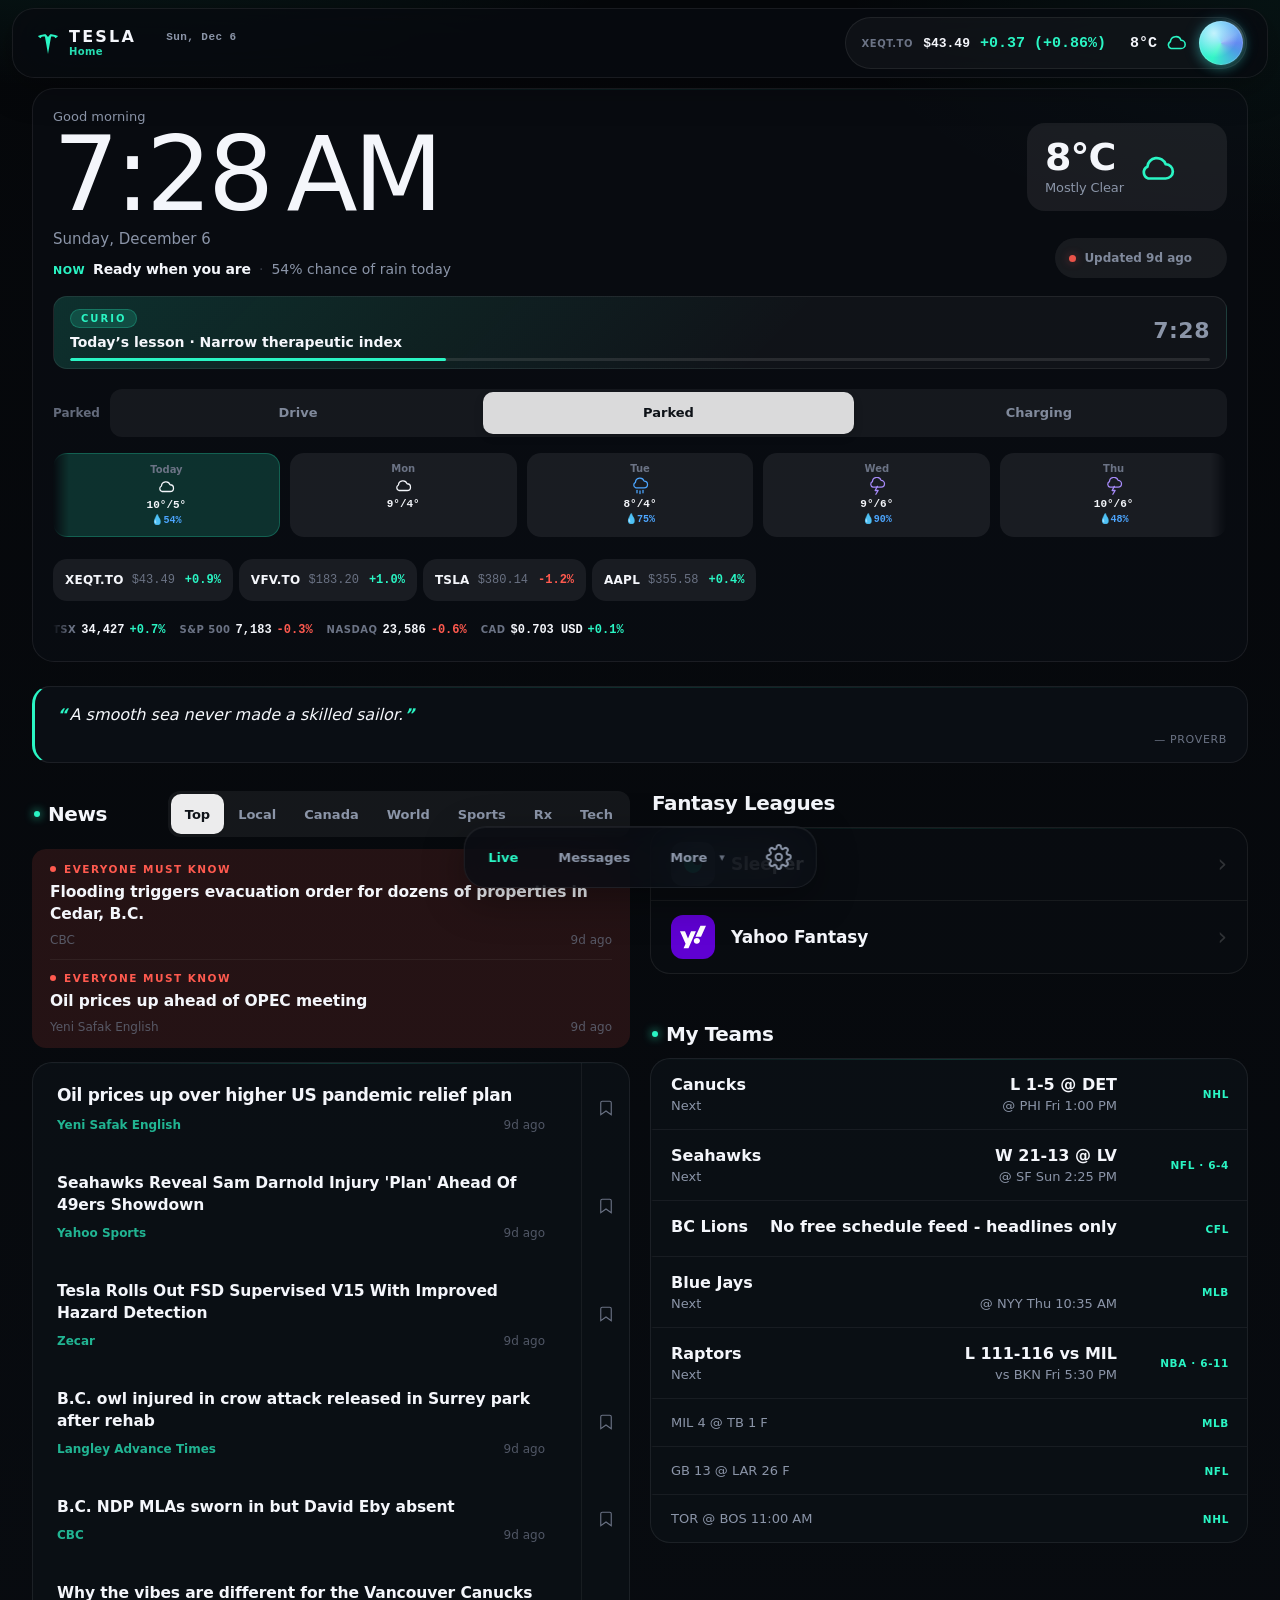
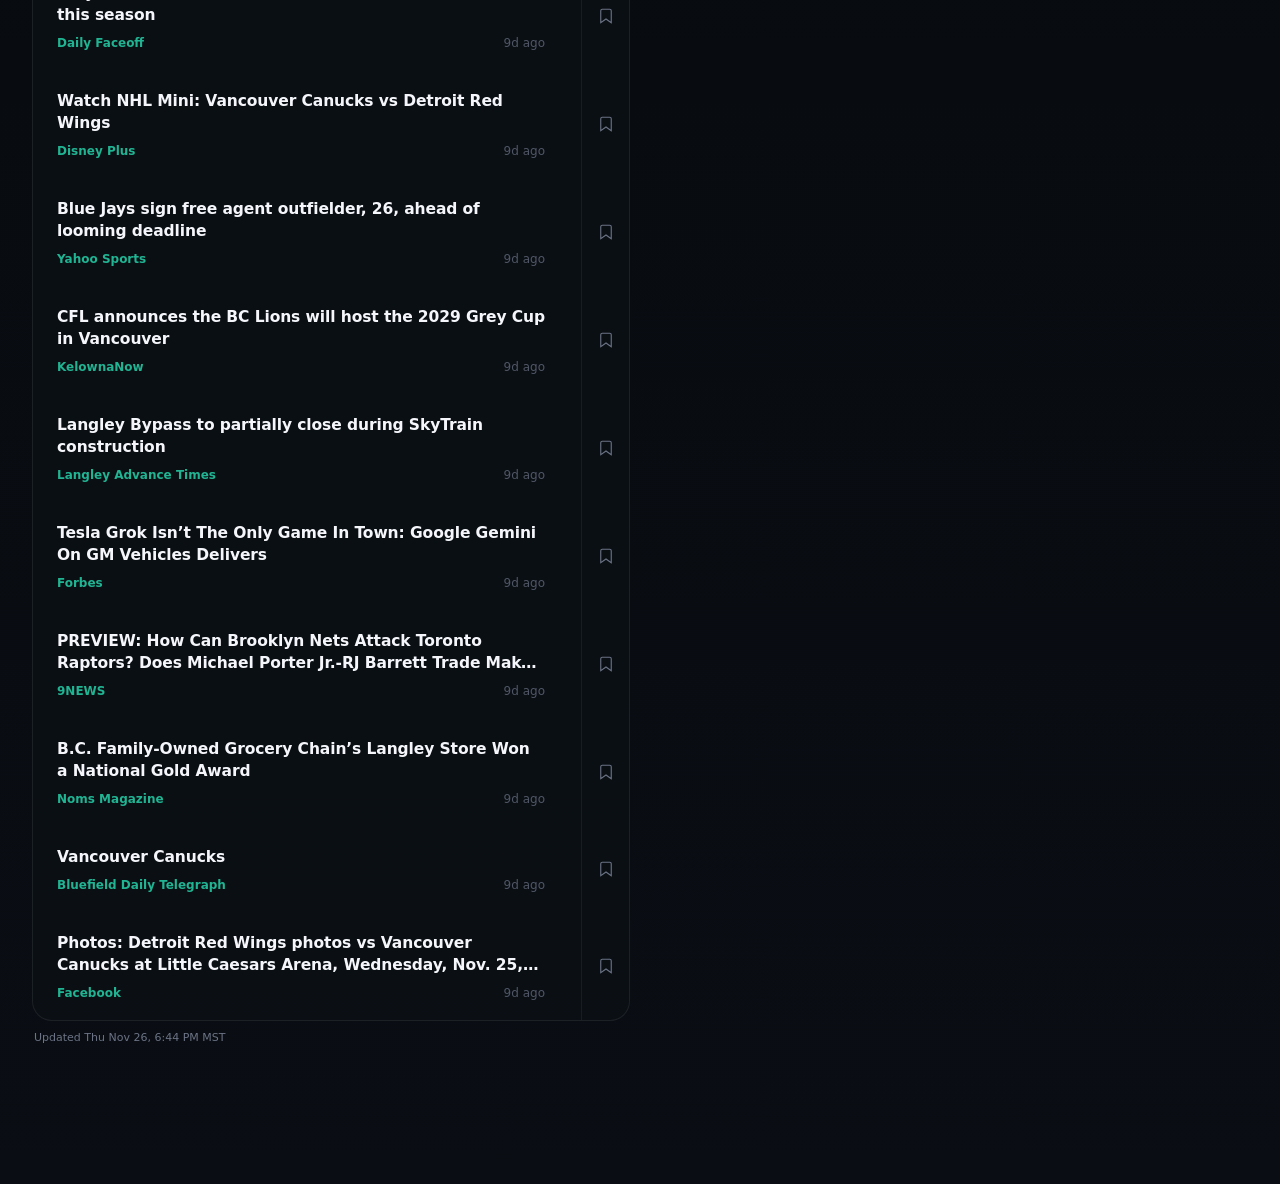
==== commit 6d56c25b: "chore: update embedded feed cache [skip ci]" ====
--- a/index.html
+++ b/index.html
@@ -5513,7 +5513,7 @@
   "weather": {
     "latitude": 49.18432,
     "longitude": -122.82682,
-    "generationtime_ms": 0.4787445068359375,
+    "generationtime_ms": 0.47516822814941406,
     "utc_offset_seconds": 0,
     "timezone": "GMT",
     "timezone_abbreviation": "GMT",
@@ -5529,20 +5529,20 @@
       "wind_speed_10m": "km/h"
     },
     "current": {
-      "time": "2026-11-26T23:30",
+      "time": "2026-11-27T07:15",
       "interval": 900,
-      "temperature_2m": 10.4,
+      "temperature_2m": 7.9,
       "weather_code": 3,
-      "is_day": 1,
-      "apparent_temperature": 6.9,
-      "relative_humidity_2m": 78,
-      "wind_speed_10m": 18.8
+      "is_day": 0,
+      "apparent_temperature": 5.1,
+      "relative_humidity_2m": 80,
+      "wind_speed_10m": 10.6
     }
   },
   "forecast": {
     "latitude": 49.18432,
     "longitude": -122.82682,
-    "generationtime_ms": 0.9762048721313477,
+    "generationtime_ms": 0.7944107055664062,
     "utc_offset_seconds": -25200,
     "timezone": "America/Vancouver",
     "timezone_abbreviation": "GMT-7",
@@ -5559,76 +5559,76 @@
     },
     "daily": {
       "time": [
-        "2026-11-26",
         "2026-11-27",
         "2026-11-28",
         "2026-11-29",
         "2026-11-30",
         "2026-12-01",
-        "2026-12-02"
+        "2026-12-02",
+        "2026-12-03"
       ],
       "temperature_2m_max": [
-        12.5,
-        9.3,
+        9.7,
         9.4,
-        6.1,
-        9.1,
-        9.5,
-        6.2
+        7.6,
+        8.9,
+        9.7,
+        6.8,
+        6.7
       ],
       "temperature_2m_min": [
-        7.4,
-        4.5,
-        3.0,
-        3.7,
+        4.6,
+        4.1,
+        4.1,
+        6.2,
+        5.7,
         6.1,
-        3.6,
-        1.8
+        4.9
       ],
       "weather_code": [
-        65,
-        3,
+        45,
         45,
         61,
-        63,
-        55,
-        3
+        81,
+        80,
+        3,
+        61
       ],
       "precipitation_probability_max": [
-        100,
         54,
-        20,
-        40,
-        76,
-        53,
-        57
+        1,
+        75,
+        90,
+        48,
+        69,
+        74
       ],
       "sunrise": [
-        "2026-11-26T08:38",
         "2026-11-27T08:39",
         "2026-11-28T08:41",
         "2026-11-29T08:42",
         "2026-11-30T08:43",
         "2026-12-01T08:45",
-        "2026-12-02T08:46"
+        "2026-12-02T08:46",
+        "2026-12-03T08:47"
       ],
       "sunset": [
-        "2026-11-26T17:18",
         "2026-11-27T17:18",
         "2026-11-28T17:17",
         "2026-11-29T17:16",
         "2026-11-30T17:16",
         "2026-12-01T17:15",
-        "2026-12-02T17:15"
+        "2026-12-02T17:15",
+        "2026-12-03T17:14"
       ],
       "uv_index_max": [
-        1.35,
+        0.2,
+        1.6,
+        1.0,
+        0.2,
+        1.45,
         0.25,
-        1.6,
-        0.25,
-        0.1,
-        1.3,
-        1.15
+        0.25
       ]
     }
   },
@@ -5637,52 +5637,52 @@
       "status": "ok",
       "items": [
         {
-          "title": "Where big U.S. unions stand on Trump's Canada tariffs",
-          "link": "https://news.google.com/rss/articles/[base64]?oc=5",
-          "pubDate": "2026-11-26T09:00:00+00:00",
+          "title": "Flooding triggers evacuation order for dozens of properties in Cedar, B.C.",
+          "link": "https://news.google.com/rss/articles/[base64]?oc=5",
+          "pubDate": "2026-11-26T22:39:05+00:00",
           "source": "CBC"
         },
         {
-          "title": "Evacuation order issued for some properties in Cedar due to flooding: Regional District of Nanaimo",
-          "link": "https://news.google.com/rss/articles/[base64]?oc=5",
-          "pubDate": "2026-11-26T16:03:28+00:00",
+          "title": "Oil prices up ahead of OPEC meeting",
+          "link": "https://news.google.com/rss/articles/CBMiggFBVV95cUxQZnBEV1pMNXhVZkRxMXM1SWk4VVVUeTctRzkwVVB4QThLSFJsSVo4emVGQWNreVRTeFlNNnFkSWJjeW1CV3NseWxzZzNxbnVWbHYyb3ZfaEhlaDVTWEtlek56c1ZsSDhOWHROOEhLTzA1NWxfaHNSY0tTOUVNX2hncndn?oc=5",
+          "pubDate": "2026-11-27T00:39:09+00:00",
+          "source": "Yeni Safak English"
+        },
+        {
+          "title": "Ebola cases reach 12,000 in Congo as second-largest outbreak on record grows",
+          "link": "https://news.google.com/rss/articles/CBMifEFVX3lxTE5Cdk1qbkU5dEpLRVNybXVHcU1LNGdGQngxRGwwUzk1WG9KWVUzRWROM04yUXhaZjViazBISWptSkg2SFNubG56TEFQYUZBY3A0NjFxWFowNUNDemMyNktFQmRWU0RRTmdyTkxfLUY1ZV83b2FTQ0NKdlVKQmM?oc=5",
+          "pubDate": "2026-11-26T15:22:26+00:00",
           "source": "CBC"
         },
         {
-          "title": "State of Local Emergency declared in Comox Valley, evacuation alerts issued",
-          "link": "https://news.google.com/rss/articles/[base64]?oc=5",
-          "pubDate": "2026-11-26T06:06:34+00:00",
-          "source": "My Comox Valley Now"
+          "title": "Langley Bypass to partially close during SkyTrain construction",
+          "link": "https://news.google.com/rss/articles/[base64]?oc=5",
+          "pubDate": "2026-11-26T17:33:22+00:00",
+          "source": "Langley Advance Times"
         },
         {
-          "title": "B.C. Family-Owned Grocery Chain’s Langley Store Won a National Gold Award",
-          "link": "https://news.google.com/rss/articles/CBMibEFVX3lxTE55ZUpjTXZYTkhHUFFpeWU4REdGRWhCRy1jS3JNS3l1a1NucktpT2U3QWQySXNteER0VVVGM3U3d1YxRENFcFpmUE9EUTRaWTBMdWlYcGE5Xzg1d1ZBSk1GNDNWZFJwemNEMGtXSg?oc=5",
-          "pubDate": "2026-11-26T15:45:00+00:00",
-          "source": "Noms Magazine"
+          "title": "Tesla Rolls Out FSD Supervised V15 With Improved Hazard Detection",
+          "link": "https://news.google.com/rss/articles/[base64]?oc=5",
+          "pubDate": "2026-11-26T23:16:51+00:00",
+          "source": "Zecar"
         },
         {
-          "title": "Her Tesla Model Y Saw the State Trooper Before She Did, and the Owner Says That One Moment Made Her $99 FSD Subscription Worth It",
-          "link": "https://news.google.com/rss/articles/[base64]?oc=5",
-          "pubDate": "2026-11-26T02:14:46+00:00",
-          "source": "Torque News"
+          "title": "Tesla Grok Isn’t The Only Game In Town: Google Gemini On GM Vehicles Delivers",
+          "link": "https://news.google.com/rss/articles/[base64]?oc=5",
+          "pubDate": "2026-11-26T17:32:02+00:00",
+          "source": "Forbes"
         },
         {
-          "title": "Kyiv residents react after at least seven people injured in Russian strike on Ukraine capital",
-          "link": "https://www.theglobeandmail.com/canada/video-kyiv-residents-react-after-at-least-seven-people-injured-in-russian/",
-          "pubDate": "2026-11-26T13:08:00+00:00",
-          "source": "Globe and Mail"
+          "title": "Oil prices up over higher US pandemic relief plan",
+          "link": "https://news.google.com/rss/articles/[base64]?oc=5",
+          "pubDate": "2026-11-27T00:39:20+00:00",
+          "source": "Yeni Safak English"
         },
         {
-          "title": "Doerkson Orders TransLink and BC Ferries Cost Reviews, Bars Vehicle Levy",
-          "link": "https://news.google.com/rss/articles/[base64]?oc=5",
-          "pubDate": "2026-11-26T12:37:17+00:00",
-          "source": "Business Examiner"
-        },
-        {
-          "title": "Ebola cases reach 12,000 in Congo as second-largest outbreak on record grows",
-          "link": "https://www.cbc.ca/news/health/ebola-tops-12000-cases-outbreak-9.7436970?cmp=rss",
-          "pubDate": "2026-11-26T15:22:26+00:00",
-          "source": "CBC World"
+          "title": "B.C. NDP MLAs sworn in but David Eby absent",
+          "link": "https://news.google.com/rss/articles/[base64]?oc=5",
+          "pubDate": "2026-11-26T22:07:15+00:00",
+          "source": "CBC"
         }
       ]
     }
@@ -5692,10 +5692,10 @@
       "status": "ok",
       "items": [
         {
-          "title": "Photos: Detroit Red Wings photos vs Vancouver Canucks at Little Caesars Arena, Wednesday, Nov. 25, 2026. See link below ⬇️ 📸 Brian Bradshaw Sevald, Imagn Images",
-          "link": "https://news.google.com/rss/articles/[base64]?oc=5",
-          "pubDate": "2026-11-26T15:15:09+00:00",
-          "source": "Facebook"
+          "title": "Watch NHL Mini: Vancouver Canucks vs Detroit Red Wings",
+          "link": "https://news.google.com/rss/articles/CBMiiwFBVV95cUxOREh1NDZPc1lkNkRXZWRhaktyU0xBTGQ4TjZlUGhiRTVSd2xjNFBSdThfd1llS0dJeGthYjRyaDBfWmhLXzA3MmNNT19GeWl5dGZTQTZaV3Z2Nmk0WjZjYTFvekV3LVJOZmNnM0Rib19hdTlCZTJ6Z0dYZzlUdTVnZG1yLUhYblJJckNR?oc=5",
+          "pubDate": "2026-11-26T18:40:39+00:00",
+          "source": "Disney Plus"
         },
         {
           "title": "NFL injury tracker Week 12: Latest news, fantasy implications as Kenneth Walker III (groin) ruled out; Seahawks 'optimistic' about Sam Darnold (quad)",
@@ -5704,40 +5704,40 @@
           "source": "Yahoo Sports"
         },
         {
+          "title": "CFL announces the BC Lions will host the 2029 Grey Cup in Vancouver",
+          "link": "https://news.google.com/rss/articles/[base64]?oc=5",
+          "pubDate": "2026-11-26T17:45:00+00:00",
+          "source": "KelownaNow"
+        },
+        {
+          "title": "Blue Jays sign free agent outfielder, 26, ahead of looming deadline",
+          "link": "https://news.google.com/rss/articles/CBMihAFBVV95cUxQUGRNTm9vbWU2RXZpUzNpeVc2NElvckFSMVJxNXZkVkRZSlI4U0xnenpKLUs2TWRhb1J6aXh6VDdSV3RReW1fWW5YNFV0bXh5NXFWLThtbWNEN0U2TjhfSk8weFFhR3p5MmtPRG10N3ROQnhfZExfeTUtd1Y3NmE3Q2k0MUc?oc=5",
+          "pubDate": "2026-11-26T18:09:30+00:00",
+          "source": "Yahoo Sports"
+        },
+        {
           "title": "PREVIEW: How Can Brooklyn Nets Attack Toronto Raptors? Does Michael Porter Jr.-RJ Barrett Trade Make Sense?",
           "link": "https://news.google.com/rss/articles/[base64]?oc=5",
           "pubDate": "2026-11-26T15:57:00+00:00",
-          "source": "9News"
+          "source": "9NEWS"
         },
         {
-          "title": "Top Free Agent Hitters the Blue Jays Should Target",
-          "link": "https://news.google.com/rss/articles/CBMijAFBVV95cUxPRmdPUkliT3RmQkluNVlWRlZ0ZlpRVTQwNHVwd3JVOHQ0eHBPRkFmUWpBblVlV18tVmc4SkRKbWIwVFFjZVI5ZFVjdzlrYTJNQXVDeHg0N3FIb0JjR1RDY2s4V3RZdllVZHlvZHE2cXBoaTBKUzFXRVEzQ1h5ZmJwTlpZMXo1OGZ0b3NyWA?oc=5",
-          "pubDate": "2026-11-26T15:35:57+00:00",
-          "source": "Just Baseball"
+          "title": "Why the vibes are different for the Vancouver Canucks this season",
+          "link": "https://news.google.com/rss/articles/[base64]?oc=5",
+          "pubDate": "2026-11-26T22:00:00+00:00",
+          "source": "Daily Faceoff"
         },
         {
-          "title": "CFL schedule change hurt Kamloops bid to keep BC Lions training camp, city says",
-          "link": "https://news.google.com/rss/articles/[base64]?oc=5",
-          "pubDate": "2026-11-24T17:46:54+00:00",
-          "source": "Castanet Kamloops"
+          "title": "Seahawks Reveal Sam Darnold Injury 'Plan' Ahead Of 49ers Showdown",
+          "link": "https://news.google.com/rss/articles/CBMikAFBVV95cUxNT21vdE5HRkF5MmI4c1VYNDdEZkNYTmtCSGFTa1RWdVdxWHpFelAzdzBSd2lvaEVlbkNIOWd6SkkxYVhXSHFpUWRWQzN3QWNaQ0NaaHA1ckprZU9wejNxRFlLOVZCaWZRakxJbHBFeXhxUHR1V2piSlVRNk96eXdDZDM0WDc5YmZmUnJFOFUtem8?oc=5",
+          "pubDate": "2026-11-27T00:21:00+00:00",
+          "source": "Yahoo Sports"
         },
         {
-          "title": "Vancouver Canucks at Detroit Red Wings - NHL Game Summary - Nov 25, 2026",
-          "link": "https://news.google.com/rss/articles/[base64]?oc=5",
-          "pubDate": "2026-11-26T04:45:26+00:00",
-          "source": "USA Today"
-        },
-        {
-          "title": "PITB Newsletter: IWTG, the Canucks’ trade chips, attendance woes, and no Pettersson",
-          "link": "https://news.google.com/rss/articles/CBMieEFVX3lxTE5oWGx5eE5VRHVxdlFQX1R4SU84cDNVaGlvUS1pVmhQbWpmaHFmTUpreGpTX3pqcGl5d3lrdGpXaVlYT29BZ3o0ZGEySjJoTGdaUk1WMVNzSkFQUXcySUFfQ1k5MVBmZnVzM2hmNWptNjVYZHRicHpLeg?oc=5",
-          "pubDate": "2026-11-26T06:46:53+00:00",
-          "source": "Pass it to Bulis"
-        },
-        {
-          "title": "Center Elias Pettersson Ruled Out For Remainder Of Canucks Eastern Road Trip",
-          "link": "https://news.google.com/rss/articles/[base64]?oc=5",
-          "pubDate": "2026-11-25T16:31:20+00:00",
-          "source": "The Hockey News"
+          "title": "Photos: Detroit Red Wings photos vs Vancouver Canucks at Little Caesars Arena, Wednesday, Nov. 25, 2026. See link below ⬇️ 📸 Brian Bradshaw Sevald, Imagn Images",
+          "link": "https://news.google.com/rss/articles/[base64]?oc=5",
+          "pubDate": "2026-11-26T15:15:09+00:00",
+          "source": "Facebook"
         }
       ]
     }
@@ -5756,13 +5756,13 @@
     }
   },
   "newsfeed": {
-    "generated": "2026-11-26T16:56:40+00:00",
-    "generated_local": "Thu Nov 26, 9:56 AM MST",
+    "generated": "2026-11-27T01:44:43+00:00",
+    "generated_local": "Thu Nov 26, 6:44 PM MST",
     "scores": [
       {
         "league": "NHL",
-        "text": "VAN 1 @ DET 5 F",
-        "url": "https://www.nhl.com/gamecenter/van-vs-det/2026/11/25/2026020394",
+        "text": "VAN @ PHI 1:00 PM",
+        "url": "https://www.nhl.com/gamecenter/van-vs-phi/2026/11/27/2026020405",
         "fav": true
       },
       {
@@ -5784,15 +5784,15 @@
         "fav": false
       },
       {
-        "league": "NHL",
-        "text": "WPG 4 @ BOS 2 F",
-        "url": "https://www.nhl.com/gamecenter/wpg-vs-bos/2026/11/25/2026020386",
+        "league": "NFL",
+        "text": "GB 13 @ LAR 26 F",
+        "url": "https://www.espn.com/nfl/game/_/gameId/401873079/packers-rams",
         "fav": false
       },
       {
-        "league": "NFL",
-        "text": "GB 13 @ LAR 26 F",
-        "url": "https://www.espn.com/nfl/game/_/gameId/401873079/packers-rams",
+        "league": "NHL",
+        "text": "TOR @ BOS 11:00 AM",
+        "url": "https://www.nhl.com/gamecenter/tor-vs-bos/2026/11/27/2026020400",
         "fav": false
       }
     ],
@@ -5834,70 +5834,87 @@
     "layout": "v2",
     "must_know": [
       {
-        "title": "Where big U.S. unions stand on Trump's Canada tariffs",
+        "title": "Flooding triggers evacuation order for dozens of properties in Cedar, B.C.",
         "source": "CBC",
-        "url": "https://news.google.com/rss/articles/[base64]?oc=5",
-        "ts": "2026-11-26T09:00:00+00:00",
-        "category": "Money/Policy",
-        "section": "National",
-        "feed": "GN Tariffs & Trade",
-        "score": 7.95,
+        "url": "https://news.google.com/rss/articles/[base64]?oc=5",
+        "ts": "2026-11-26T22:39:05+00:00",
+        "category": "BC",
+        "section": "Local",
+        "feed": "GN BC Hazards",
+        "score": 10.05,
         "hits": [
-          "tariffs"
+          "b.c.",
+          "evacuation"
         ],
-        "sources": 9,
+        "sources": 15,
+        "severity": 9,
+        "reason": "multi-source + severity"
+      },
+      {
+        "title": "Oil prices up ahead of OPEC meeting",
+        "source": "Yeni Safak English",
+        "url": "https://news.google.com/rss/articles/CBMiggFBVV95cUxQZnBEV1pMNXhVZkRxMXM1SWk4VVVUeTctRzkwVVB4QThLSFJsSVo4emVGQWNreVRTeFlNNnFkSWJjeW1CV3NseWxzZzNxbnVWbHYyb3ZfaEhlaDVTWEtlek56c1ZsSDhOWHROOEhLTzA1NWxfaHNSY0tTOUVNX2hncndn?oc=5",
+        "ts": "2026-11-27T00:39:09+00:00",
+        "category": "World",
+        "section": "World",
+        "feed": "GN Geopolitics",
+        "score": 7.34,
+        "hits": [
+          "oil prices"
+        ],
+        "sources": 15,
         "severity": 2,
         "reason": "multi-source + severity"
       },
       {
-        "title": "Evacuation order issued for some properties in Cedar due to flooding: Regional District of Nanaimo",
+        "title": "Ebola cases reach 12,000 in Congo as second-largest outbreak on record grows",
         "source": "CBC",
-        "url": "https://news.google.com/rss/articles/[base64]?oc=5",
-        "ts": "2026-11-26T16:03:28+00:00",
-        "category": "BC",
-        "section": "Local",
-        "feed": "GN BC Hazards",
-        "score": 8.87,
+        "url": "https://news.google.com/rss/articles/CBMifEFVX3lxTE5Cdk1qbkU5dEpLRVNybXVHcU1LNGdGQngxRGwwUzk1WG9KWVUzRWROM04yUXhaZjViazBISWptSkg2SFNubG56TEFQYUZBY3A0NjFxWFowNUNDemMyNktFQmRWU0RRTmdyTkxfLUY1ZV83b2FTQ0NKdlVKQmM?oc=5",
+        "ts": "2026-11-26T15:22:26+00:00",
+        "category": "Pharmacy",
+        "section": "Health",
+        "feed": "GN BC Health",
+        "score": 10.18,
         "hits": [
-          "evacuation"
+          "outbreak",
+          "ebola"
         ],
-        "sources": 5,
-        "severity": 7,
+        "sources": 4,
+        "severity": 5,
         "reason": "multi-source + severity"
-      },
-      {
-        "title": "State of Local Emergency declared in Comox Valley, evacuation alerts issued",
-        "source": "My Comox Valley Now",
-        "url": "https://news.google.com/rss/articles/[base64]?oc=5",
-        "ts": "2026-11-26T06:06:34+00:00",
-        "category": "BC",
-        "section": "Local",
-        "feed": "GN BC Hazards",
-        "score": 6.64,
-        "hits": [
-          "evacuation"
-        ],
-        "sources": 1,
-        "severity": 8.5,
-        "reason": "alert + severity"
       }
     ],
     "fantasy_items": [],
     "fantasy_refreshed": "2026-10-06T01:25:07+00:00",
     "items": [
       {
-        "title": "Photos: Detroit Red Wings photos vs Vancouver Canucks at Little Caesars Arena, Wednesday, Nov. 25, 2026. See link below ⬇️ 📸 Brian Bradshaw Sevald, Imagn Images",
-        "source": "Facebook",
-        "url": "https://news.google.com/rss/articles/[base64]?oc=5",
-        "ts": "2026-11-26T15:15:09+00:00",
+        "title": "Watch NHL Mini: Vancouver Canucks vs Detroit Red Wings",
+        "source": "Disney Plus",
+        "url": "https://news.google.com/rss/articles/CBMiiwFBVV95cUxOREh1NDZPc1lkNkRXZWRhaktyU0xBTGQ4TjZlUGhiRTVSd2xjNFBSdThfd1llS0dJeGthYjRyaDBfWmhLXzA3MmNNT19GeWl5dGZTQTZaV3Z2Nmk0WjZjYTFvekV3LVJOZmNnM0Rib19hdTlCZTJ6Z0dYZzlUdTVnZG1yLUhYblJJckNR?oc=5",
+        "ts": "2026-11-26T18:40:39+00:00",
         "category": "Hockey",
         "section": "Teams",
         "feed": "GN Canucks",
-        "score": 14.25,
+        "score": 14.05,
         "hits": [
           "canucks",
           "vancouver canucks",
-          "vancouver"
+          "vancouver",
+          "nhl"
+        ]
+      },
+      {
+        "title": "Langley Bypass to partially close during SkyTrain construction",
+        "source": "Langley Advance Times",
+        "url": "https://news.google.com/rss/articles/[base64]?oc=5",
+        "ts": "2026-11-26T17:33:22+00:00",
+        "category": "Local",
+        "section": "Local",
+        "feed": "GN TransLink",
+        "score": 13.42,
+        "hits": [
+          "langley",
+          "skytrain"
         ]
       },
       {
@@ -5908,13 +5925,234 @@
         "category": "Football",
         "section": "Teams",
         "feed": "GN Seahawks",
-        "score": 13.97,
+        "score": 13.41,
         "hits": [
           "injury",
           "seahawks",
           "sam darnold",
           "ruled out",
           "nfl"
+        ]
+      },
+      {
+        "title": "CFL announces the BC Lions will host the 2029 Grey Cup in Vancouver",
+        "source": "KelownaNow",
+        "url": "https://news.google.com/rss/articles/[base64]?oc=5",
+        "ts": "2026-11-26T17:45:00+00:00",
+        "category": "CFL",
+        "section": "Teams",
+        "feed": "GN BC Lions",
+        "score": 12.94,
+        "hits": [
+          "vancouver",
+          "bc lions",
+          "lions",
+          "cfl"
+        ]
+      },
+      {
+        "title": "Tesla Rolls Out FSD Supervised V15 With Improved Hazard Detection",
+        "source": "Zecar",
+        "url": "https://news.google.com/rss/articles/[base64]?oc=5",
+        "ts": "2026-11-26T23:16:51+00:00",
+        "category": "Tesla/EV",
+        "section": "Tech",
+        "feed": "GN Tesla",
+        "score": 11.64,
+        "hits": [
+          "tesla",
+          "fsd"
+        ]
+      },
+      {
+        "title": "Blue Jays sign free agent outfielder, 26, ahead of looming deadline",
+        "source": "Yahoo Sports",
+        "url": "https://news.google.com/rss/articles/CBMihAFBVV95cUxQUGRNTm9vbWU2RXZpUzNpeVc2NElvckFSMVJxNXZkVkRZSlI4U0xnenpKLUs2TWRhb1J6aXh6VDdSV3RReW1fWW5YNFV0bXh5NXFWLThtbWNEN0U2TjhfSk8weFFhR3p5MmtPRG10N3ROQnhfZExfeTUtd1Y3NmE3Q2k0MUc?oc=5",
+        "ts": "2026-11-26T18:09:30+00:00",
+        "category": "MLB",
+        "section": "Teams",
+        "feed": "GN Blue Jays",
+        "score": 11.49,
+        "hits": [
+          "agent",
+          "blue jays",
+          "jays"
+        ]
+      },
+      {
+        "title": "PREVIEW: How Can Brooklyn Nets Attack Toronto Raptors? Does Michael Porter Jr.-RJ Barrett Trade Make Sense?",
+        "source": "9NEWS",
+        "url": "https://news.google.com/rss/articles/[base64]?oc=5",
+        "ts": "2026-11-26T15:57:00+00:00",
+        "category": "NBA",
+        "section": "Teams",
+        "feed": "GN Raptors",
+        "score": 11.24,
+        "hits": [
+          "trade",
+          "raptors",
+          "toronto raptors"
+        ]
+      },
+      {
+        "title": "Bihar Pharmacist Recruitment 2026: 45,000 Pharmacists and Drug Inspectors to Be Recruit Soon",
+        "source": "Adda247",
+        "url": "https://news.google.com/rss/articles/CBMiekFVX3lxTE5POXAtam1PcHYyNm1PLUxoUU1CWklVTTZWd3EydlZxQVNpNzA1U1NGUGpQZXN5Vm9qWGpvVDVoYTVDMHFjR0NsaThQUHVTanV4cXdrbU41bVhLQXk1S20zcTY5UFlZZXVXbmwyRy1YcV9Vb2ZyMjFNZEZB?oc=5",
+        "ts": "2026-11-26T08:34:11+00:00",
+        "category": "Pharmacy",
+        "section": "Health",
+        "feed": "GN Pharmacy",
+        "score": 10.56,
+        "hits": [
+          "pharmacist",
+          "pharmacists"
+        ]
+      },
+      {
+        "title": "Tesla Grok Isn’t The Only Game In Town: Google Gemini On GM Vehicles Delivers",
+        "source": "Forbes",
+        "url": "https://news.google.com/rss/articles/[base64]?oc=5",
+        "ts": "2026-11-26T17:32:02+00:00",
+        "category": "AI",
+        "section": "Tech",
+        "feed": "GN AI",
+        "score": 10.42,
+        "hits": [
+          "tesla",
+          "grok",
+          "gemini"
+        ]
+      },
+      {
+        "title": "Oil prices up over higher US pandemic relief plan",
+        "source": "Yeni Safak English",
+        "url": "https://news.google.com/rss/articles/[base64]?oc=5",
+        "ts": "2026-11-27T00:39:20+00:00",
+        "category": "World",
+        "section": "World",
+        "feed": "GN Geopolitics",
+        "score": 10.34,
+        "hits": [
+          "pandemic",
+          "oil prices"
+        ]
+      },
+      {
+        "title": "B.C. NDP MLAs sworn in but David Eby absent",
+        "source": "CBC",
+        "url": "https://news.google.com/rss/articles/[base64]?oc=5",
+        "ts": "2026-11-26T22:07:15+00:00",
+        "category": "BC",
+        "section": "Local",
+        "feed": "GN BC Election",
+        "score": 9.98,
+        "hits": [
+          "b.c.",
+          "eby"
+        ]
+      },
+      {
+        "title": "Kyiv residents react after at least seven people injured in Russian strike on Ukraine capital",
+        "source": "Globe and Mail",
+        "url": "https://www.theglobeandmail.com/canada/video-kyiv-residents-react-after-at-least-seven-people-injured-in-russian/",
+        "ts": "2026-11-26T13:08:00+00:00",
+        "category": "National",
+        "section": "National",
+        "feed": "Globe and Mail Canada",
+        "score": 9.96,
+        "hits": [
+          "injured",
+          "strike",
+          "ukraine"
+        ]
+      },
+      {
+        "title": "Bank of Canada expected to hike interest rate next month, economists say - National",
+        "source": "Global News",
+        "url": "https://news.google.com/rss/articles/CBMijgFBVV95cUxNNmV4SkZEbWRaTmtlLXlsZEptNGFBUVhnN2RoOWF0NXRjWVBzMkpVRVlDM0JUeDFabEZuSW44Z0hqcUZWMWNYQmJXTWVWdEM2dUotTGdZbEFqMGRSSzlCYXRGM210S1E3YnlRa1cyM2l3YllZcWU2MURmVlJoMG94WkNIektMTnJNYmNEVkh3?oc=5",
+        "ts": "2026-11-25T20:08:39+00:00",
+        "category": "Money/Policy",
+        "section": "National",
+        "feed": "GN Rates & Housing",
+        "score": 8.28,
+        "hits": [
+          "interest rate",
+          "bank of canada"
+        ]
+      },
+      {
+        "title": "Why the vibes are different for the Vancouver Canucks this season",
+        "source": "Daily Faceoff",
+        "url": "https://news.google.com/rss/articles/[base64]?oc=5",
+        "ts": "2026-11-26T22:00:00+00:00",
+        "category": "Hockey",
+        "section": "Teams",
+        "feed": "GN Canucks",
+        "score": 13.96,
+        "hits": [
+          "canucks",
+          "vancouver canucks",
+          "vancouver"
+        ]
+      },
+      {
+        "title": "Seahawks Reveal Sam Darnold Injury 'Plan' Ahead Of 49ers Showdown",
+        "source": "Yahoo Sports",
+        "url": "https://news.google.com/rss/articles/CBMikAFBVV95cUxNT21vdE5HRkF5MmI4c1VYNDdEZkNYTmtCSGFTa1RWdVdxWHpFelAzdzBSd2lvaEVlbkNIOWd6SkkxYVhXSHFpUWRWQzN3QWNaQ0NaaHA1ckprZU9wejNxRFlLOVZCaWZRakxJbHBFeXhxUHR1V2piSlVRNk96eXdDZDM0WDc5YmZmUnJFOFUtem8?oc=5",
+        "ts": "2026-11-27T00:21:00+00:00",
+        "category": "Football",
+        "section": "Teams",
+        "feed": "GN Seahawks",
+        "score": 13.29,
+        "hits": [
+          "injury",
+          "seahawks",
+          "sam darnold"
+        ]
+      },
+      {
+        "title": "Photos: Detroit Red Wings photos vs Vancouver Canucks at Little Caesars Arena, Wednesday, Nov. 25, 2026. See link below ⬇️ 📸 Brian Bradshaw Sevald, Imagn Images",
+        "source": "Facebook",
+        "url": "https://news.google.com/rss/articles/[base64]?oc=5",
+        "ts": "2026-11-26T15:15:09+00:00",
+        "category": "Hockey",
+        "section": "Teams",
+        "feed": "GN Canucks",
+        "score": 13.17,
+        "hits": [
+          "canucks",
+          "vancouver canucks",
+          "vancouver"
+        ]
+      },
+      {
+        "title": "Vancouver Canucks",
+        "source": "Bluefield Daily Telegraph",
+        "url": "https://news.google.com/rss/articles/[base64]?oc=5",
+        "ts": "2026-11-26T15:15:56+00:00",
+        "category": "Hockey",
+        "section": "Teams",
+        "feed": "GN Canucks",
+        "score": 13.17,
+        "hits": [
+          "canucks",
+          "vancouver canucks",
+          "vancouver"
+        ]
+      },
+      {
+        "title": "B.C. owl injured in crow attack released in Surrey park after rehab",
+        "source": "Langley Advance Times",
+        "url": "https://langleyadvancetimes.com/2026/11/26/b-c-owl-injured-in-crow-attack-released-in-surrey-park-after-rehab/",
+        "ts": "2026-11-26T23:00:00+00:00",
+        "category": "Local",
+        "section": "Local",
+        "feed": "Langley Advance Times",
+        "score": 13.1,
+        "hits": [
+          "injured",
+          "b.c.",
+          "surrey"
         ]
       },
       {
@@ -5925,202 +6163,11 @@
         "category": "Local",
         "section": "Local",
         "feed": "GN Langley",
-        "score": 13.32,
+        "score": 12.22,
         "hits": [
           "b.c.",
           "langley",
           "grocery"
-        ]
-      },
-      {
-        "title": "PREVIEW: How Can Brooklyn Nets Attack Toronto Raptors? Does Michael Porter Jr.-RJ Barrett Trade Make Sense?",
-        "source": "9News",
-        "url": "https://news.google.com/rss/articles/[base64]?oc=5",
-        "ts": "2026-11-26T15:57:00+00:00",
-        "category": "NBA",
-        "section": "Teams",
-        "feed": "GN Raptors",
-        "score": 12.35,
-        "hits": [
-          "trade",
-          "raptors",
-          "toronto raptors"
-        ]
-      },
-      {
-        "title": "Top Free Agent Hitters the Blue Jays Should Target",
-        "source": "Just Baseball",
-        "url": "https://news.google.com/rss/articles/CBMijAFBVV95cUxPRmdPUkliT3RmQkluNVlWRlZ0ZlpRVTQwNHVwd3JVOHQ0eHBPRkFmUWpBblVlV18tVmc4SkRKbWIwVFFjZVI5ZFVjdzlrYTJNQXVDeHg0N3FIb0JjR1RDY2s4V3RZdllVZHlvZHE2cXBoaTBKUzFXRVEzQ1h5ZmJwTlpZMXo1OGZ0b3NyWA?oc=5",
-        "ts": "2026-11-26T15:35:57+00:00",
-        "category": "MLB",
-        "section": "Teams",
-        "feed": "GN Blue Jays",
-        "score": 12.3,
-        "hits": [
-          "agent",
-          "blue jays",
-          "jays"
-        ]
-      },
-      {
-        "title": "Her Tesla Model Y Saw the State Trooper Before She Did, and the Owner Says That One Moment Made Her $99 FSD Subscription Worth It",
-        "source": "Torque News",
-        "url": "https://news.google.com/rss/articles/[base64]?oc=5",
-        "ts": "2026-11-26T02:14:46+00:00",
-        "category": "Tesla/EV",
-        "section": "Tech",
-        "feed": "GN Tesla",
-        "score": 12.27,
-        "hits": [
-          "tesla",
-          "fsd",
-          "model y"
-        ]
-      },
-      {
-        "title": "Bihar Pharmacist Recruitment 2026: 45,000 Pharmacists and Drug Inspectors to Be Recruit Soon",
-        "source": "Adda247",
-        "url": "https://news.google.com/rss/articles/CBMiekFVX3lxTE5POXAtam1PcHYyNm1PLUxoUU1CWklVTTZWd3EydlZxQVNpNzA1U1NGUGpQZXN5Vm9qWGpvVDVoYTVDMHFjR0NsaThQUHVTanV4cXdrbU41bVhLQXk1S20zcTY5UFlZZXVXbmwyRy1YcV9Vb2ZyMjFNZEZB?oc=5",
-        "ts": "2026-11-26T08:34:11+00:00",
-        "category": "Pharmacy",
-        "section": "Health",
-        "feed": "GN Pharmacy",
-        "score": 11.4,
-        "hits": [
-          "pharmacist",
-          "pharmacists"
-        ]
-      },
-      {
-        "title": "Kyiv residents react after at least seven people injured in Russian strike on Ukraine capital",
-        "source": "Globe and Mail",
-        "url": "https://www.theglobeandmail.com/canada/video-kyiv-residents-react-after-at-least-seven-people-injured-in-russian/",
-        "ts": "2026-11-26T13:08:00+00:00",
-        "category": "National",
-        "section": "National",
-        "feed": "Globe and Mail Canada",
-        "score": 10.95,
-        "hits": [
-          "injured",
-          "strike",
-          "ukraine"
-        ]
-      },
-      {
-        "title": "Doerkson Orders TransLink and BC Ferries Cost Reviews, Bars Vehicle Levy",
-        "source": "Business Examiner",
-        "url": "https://news.google.com/rss/articles/[base64]?oc=5",
-        "ts": "2026-11-26T12:37:17+00:00",
-        "category": "BC",
-        "section": "Local",
-        "feed": "GN BC Hazards",
-        "score": 10.89,
-        "hits": [
-          "translink",
-          "bc ferries"
-        ]
-      },
-      {
-        "title": "Ebola cases reach 12,000 in Congo as second-largest outbreak on record grows",
-        "source": "CBC World",
-        "url": "https://www.cbc.ca/news/health/ebola-tops-12000-cases-outbreak-9.7436970?cmp=rss",
-        "ts": "2026-11-26T15:22:26+00:00",
-        "category": "World",
-        "section": "World",
-        "feed": "CBC World",
-        "score": 10.27,
-        "hits": [
-          "outbreak",
-          "ebola"
-        ]
-      },
-      {
-        "title": "Scott Aaronson Is ‘Virtually Certain’ OpenAI or Anthropic Has Cryptography ‘Bombshells’",
-        "source": "CryptoPotato",
-        "url": "https://news.google.com/rss/articles/[base64]?oc=5",
-        "ts": "2026-11-26T14:54:00+00:00",
-        "category": "AI",
-        "section": "Tech",
-        "feed": "GN AI",
-        "score": 9.2,
-        "hits": [
-          "openai",
-          "anthropic"
-        ]
-      },
-      {
-        "title": "Federal government to announce support for Manitoba businesses affected by trade pressures and U.S. tariffs",
-        "source": "Canada.ca",
-        "url": "https://news.google.com/rss/articles/[base64]?oc=5",
-        "ts": "2026-11-26T15:47:28+00:00",
-        "category": "Money/Policy",
-        "section": "National",
-        "feed": "GN Tariffs & Trade",
-        "score": 8.83,
-        "hits": [
-          "trade",
-          "tariffs"
-        ]
-      },
-      {
-        "title": "CFL schedule change hurt Kamloops bid to keep BC Lions training camp, city says",
-        "source": "Castanet Kamloops",
-        "url": "https://news.google.com/rss/articles/[base64]?oc=5",
-        "ts": "2026-11-24T17:46:54+00:00",
-        "category": "CFL",
-        "section": "Teams",
-        "feed": "GN BC Lions",
-        "score": 8.65,
-        "hits": [
-          "bc lions",
-          "lions",
-          "cfl"
-        ]
-      },
-      {
-        "title": "Vancouver Canucks at Detroit Red Wings - NHL Game Summary - Nov 25, 2026",
-        "source": "USA Today",
-        "url": "https://news.google.com/rss/articles/[base64]?oc=5",
-        "ts": "2026-11-26T04:45:26+00:00",
-        "category": "Hockey",
-        "section": "Teams",
-        "feed": "GN Canucks",
-        "score": 13.5,
-        "hits": [
-          "canucks",
-          "vancouver canucks",
-          "vancouver",
-          "nhl"
-        ]
-      },
-      {
-        "title": "PITB Newsletter: IWTG, the Canucks’ trade chips, attendance woes, and no Pettersson",
-        "source": "Pass it to Bulis",
-        "url": "https://news.google.com/rss/articles/CBMieEFVX3lxTE5oWGx5eE5VRHVxdlFQX1R4SU84cDNVaGlvUS1pVmhQbWpmaHFmTUpreGpTX3pqcGl5d3lrdGpXaVlYT29BZ3o0ZGEySjJoTGdaUk1WMVNzSkFQUXcySUFfQ1k5MVBmZnVzM2hmNWptNjVYZHRicHpLeg?oc=5",
-        "ts": "2026-11-26T06:46:53+00:00",
-        "category": "Hockey",
-        "section": "Teams",
-        "feed": "GN Canucks",
-        "score": 13.2,
-        "hits": [
-          "canucks",
-          "pettersson",
-          "trade"
-        ]
-      },
-      {
-        "title": "Center Elias Pettersson Ruled Out For Remainder Of Canucks Eastern Road Trip",
-        "source": "The Hockey News",
-        "url": "https://news.google.com/rss/articles/[base64]?oc=5",
-        "ts": "2026-11-25T16:31:20+00:00",
-        "category": "Hockey",
-        "section": "Teams",
-        "feed": "GN Canucks",
-        "score": 13.06,
-        "hits": [
-          "canucks",
-          "pettersson",
-          "ruled out"
         ]
       },
       {
@@ -6131,54 +6178,11 @@
         "category": "Local",
         "section": "Local",
         "feed": "GN TransLink",
-        "score": 12.5,
+        "score": 11.93,
         "hits": [
           "langley",
           "surrey",
           "skytrain"
-        ]
-      },
-      {
-        "title": "Tesla FSD v15 rollout: a report says distribution remains limited to Model Y",
-        "source": "NeoTeo",
-        "url": "https://news.google.com/rss/articles/[base64]?oc=5",
-        "ts": "2026-11-25T23:30:04+00:00",
-        "category": "Tesla/EV",
-        "section": "Tech",
-        "feed": "GN Tesla",
-        "score": 12.04,
-        "hits": [
-          "tesla",
-          "fsd",
-          "model y"
-        ]
-      },
-      {
-        "title": "BC Ferries worker hospitalized in 'serious incident' at Tsawwassen, B.C., terminal",
-        "source": "Vancouver Is Awesome",
-        "url": "https://www.vancouverisawesome.com/bc-news/bc-ferries-worker-hospitalized-in-serious-incident-at-tsawwassen-bc-terminal-13062699",
-        "ts": "2026-11-26T16:17:44+00:00",
-        "category": "Local",
-        "section": "Local",
-        "feed": "Vancouver Is Awesome",
-        "score": 11.9,
-        "hits": [
-          "b.c.",
-          "bc ferries"
-        ]
-      },
-      {
-        "title": "Tesla HW3 FSD Claim Surpasses 9,500 Participants Across 41 Countries",
-        "source": "Drive Tesla Canada",
-        "url": "https://news.google.com/rss/articles/CBMidkFVX3lxTFBPa1V6c3VwNDZLOFFIcGFpVWtoQ3k4b2dOQnlZVmpYQjRfYS0wYkxaWF9uYWlkdnE1UUdlREkzUzBxeGRhZWNMVmQ1NlBOWS13XzlKSkh0MDJFY3pHT0hjRHJkODAzRmRuMy03NWJuQ2VLUnp1LWc?oc=5",
-        "ts": "2026-11-26T15:56:00+00:00",
-        "category": "Tesla/EV",
-        "section": "Tech",
-        "feed": "GN Tesla",
-        "score": 11.85,
-        "hits": [
-          "tesla",
-          "fsd"
         ]
       }
     ],
@@ -6187,39 +6191,39 @@
       "Global News BC": "ok (10)",
       "Vancouver Is Awesome": "ok (20)",
       "Langley Advance Times": "ok (10)",
-      "GN Langley": "ok (34)",
-      "GN BC Hazards": "ok (57)",
+      "GN Langley": "ok (5)",
+      "GN BC Hazards": "ok (72)",
       "CBC Canada": "ok (20)",
       "CBC Politics": "ok (20)",
       "Globe and Mail Canada": "ok (100)",
       "CBC Business": "ok (20)",
       "Bank of Canada": "ok (10)",
       "GN Rates & Housing": "ok (100)",
-      "GN Tariffs & Trade": "ok (100)",
+      "GN Tariffs & Trade": "ok (72)",
       "GN Canada Post & Transport": "ok (12)",
-      "BBC World": "ok (28)",
+      "BBC World": "ok (30)",
       "CBC World": "ok (20)",
       "GN Geopolitics": "ok (100)",
-      "GN Pharmacy": "ok (53)",
-      "GN BC Health": "ok (48)",
-      "GN Health Policy": "ok (3)",
+      "GN Pharmacy": "ok (57)",
+      "GN BC Health": "ok (51)",
+      "GN Health Policy": "ok (2)",
       "GN Canucks": "ok (100)",
       "ESPN NHL": "ok (13)",
       "GN Seahawks": "ok (100)",
-      "ESPN NFL": "ok (29)",
-      "GN BC Lions": "ok (69)",
+      "ESPN NFL": "ok (23)",
+      "GN BC Lions": "ok (100)",
       "GN Blue Jays": "ok (100)",
       "GN Raptors": "ok (100)",
       "Electrek Tesla": "ok (150)",
-      "GN Tesla": "ok (93)",
+      "GN Tesla": "ok (78)",
       "The Verge AI": "ok (10)",
       "GN AI": "ok (100)",
-      "GN Local Safety": "ok (25)",
-      "GN TransLink": "ok (21)",
-      "GN BC Election": "ok (100)",
-      "GN Cost of Living": "ok (23)",
+      "GN Local Safety": "ok (22)",
+      "GN TransLink": "ok (18)",
+      "GN BC Election": "ok (97)",
+      "GN Cost of Living": "ok (13)",
       "GN Apple": "ok (100)",
-      "GN AI Health": "ok (4)",
+      "GN AI Health": "ok (1)",
       "fantasy": "no roster on this runner: carried over 0 items from previous feed",
       "NHL scores": "ok",
       "NFL scores": "ok",
@@ -6420,7 +6424,7 @@
             "meta": {
               "symbol": "^GSPTSE",
               "regularMarketPrice": 34426.88,
-              "chartPreviousClose": 34179.99
+              "chartPreviousClose": 34180.0
             }
           }
         ]
@@ -6458,8 +6462,8 @@
           {
             "meta": {
               "symbol": "CADUSD=X",
-              "regularMarketPrice": 0.7018,
-              "chartPreviousClose": 0.7037
+              "regularMarketPrice": 0.7028,
+              "chartPreviousClose": 0.7022
             }
           }
         ]
@@ -6469,7 +6473,7 @@
   "air": {
     "latitude": 49.199997,
     "longitude": -122.8,
-    "generationtime_ms": 0.26488304138183594,
+    "generationtime_ms": 0.34296512603759766,
     "utc_offset_seconds": 0,
     "timezone": "GMT",
     "timezone_abbreviation": "GMT",
@@ -6481,10 +6485,10 @@
       "pm2_5": "μg/m³"
     },
     "current": {
-      "time": "2026-11-26T23:00",
+      "time": "2026-11-27T07:00",
       "interval": 3600,
-      "us_aqi": 26,
-      "pm2_5": 4.5
+      "us_aqi": 23,
+      "pm2_5": 8.8
     }
   },
   "cameras": [
@@ -6549,19 +6553,19 @@
       "lat": 49.157778,
       "events": [
         {
-          "type": "Incident",
+          "type": "Construction",
           "severity": "MAJOR",
-          "road": "Highway 91 Highway 91",
-          "desc": "Vehicle incident at Highway 91, In Delta and 249m Northwest of 72 Avenue Overpass. Right lane closed. Expect delays due to congestion. Last update: November 26th, 2026 at 4:30pm PCT. Next update: November 26th, 2026 at 5",
-          "updated": "2026-11-26T16:30:04-07:00",
-          "km": 2.6
+          "road": "Highway 91A Queensborough Bridge",
+          "desc": "Bridge maintenance at Highway 91A, In New Westminster and Queensborough Bridge. Starting 9:30 PM PDT on Thursday March 26, 2026. From 9:30 PM to 9:00 AM PDT the next day, weekends. From 9:30 PM to 5:00 AM PDT the next da",
+          "updated": "2026-11-15T04:52:30-07:00",
+          "km": 4.3
         },
         {
           "type": "Construction",
           "severity": "MAJOR",
           "road": "Highway 91A Queensborough Bridge",
-          "desc": "Bridge maintenance at Highway 91A, In New Westminster and Queensborough Bridge. Starting 9:30 PM PDT on Thursday March 26, 2026. From 9:30 PM to 9:00 AM PDT the next day, weekends. From 9:30 PM to 5:00 AM PDT the next da",
-          "updated": "2026-11-15T04:52:30-07:00",
+          "desc": "Bridge maintenance at Highway 91A, In New Westminster. Starting 10:00 PM PCT on Thursday November 26, 2026 until 4:00 AM PCT on Friday November 27, 2026. Left lane blocked. Last update: November 26th, 2026 at 8:27pm PCT.",
+          "updated": "2026-11-26T20:27:27-07:00",
           "km": 4.3
         }
       ]
@@ -6575,19 +6579,19 @@
       "lat": 49.157778,
       "events": [
         {
-          "type": "Incident",
+          "type": "Construction",
           "severity": "MAJOR",
-          "road": "Highway 91 Highway 91",
-          "desc": "Vehicle incident at Highway 91, In Delta and 249m Northwest of 72 Avenue Overpass. Right lane closed. Expect delays due to congestion. Last update: November 26th, 2026 at 4:30pm PCT. Next update: November 26th, 2026 at 5",
-          "updated": "2026-11-26T16:30:04-07:00",
-          "km": 2.6
+          "road": "Highway 91A Queensborough Bridge",
+          "desc": "Bridge maintenance at Highway 91A, In New Westminster and Queensborough Bridge. Starting 9:30 PM PDT on Thursday March 26, 2026. From 9:30 PM to 9:00 AM PDT the next day, weekends. From 9:30 PM to 5:00 AM PDT the next da",
+          "updated": "2026-11-15T04:52:30-07:00",
+          "km": 4.3
         },
         {
           "type": "Construction",
           "severity": "MAJOR",
           "road": "Highway 91A Queensborough Bridge",
-          "desc": "Bridge maintenance at Highway 91A, In New Westminster and Queensborough Bridge. Starting 9:30 PM PDT on Thursday March 26, 2026. From 9:30 PM to 9:00 AM PDT the next day, weekends. From 9:30 PM to 5:00 AM PDT the next da",
-          "updated": "2026-11-15T04:52:30-07:00",
+          "desc": "Bridge maintenance at Highway 91A, In New Westminster. Starting 10:00 PM PCT on Thursday November 26, 2026 until 4:00 AM PCT on Friday November 27, 2026. Left lane blocked. Last update: November 26th, 2026 at 8:27pm PCT.",
+          "updated": "2026-11-26T20:27:27-07:00",
           "km": 4.3
         }
       ]
@@ -6653,20 +6657,20 @@
       "lat": 49.091036,
       "events": [
         {
-          "type": "Incident",
-          "severity": "MAJOR",
-          "road": "Highway 91 Highway 91",
-          "desc": "Vehicle incident at Highway 91, In Delta and 249m Northwest of 72 Avenue Overpass. Right lane closed. Expect delays due to congestion. Last update: November 26th, 2026 at 4:30pm PCT. Next update: November 26th, 2026 at 5",
-          "updated": "2026-11-26T16:30:04-07:00",
-          "km": 6.5
-        },
-        {
           "type": "Construction",
           "severity": "MINOR",
           "road": "Other Roads 152 Street",
           "desc": "Bridge maintenance from 152 Street, In Surrey to 29A Avenue. Starting 9:00 PM PCT on Thursday December 3, 2026 until 6:00 AM PCT on Friday December 4, 2026. From 9:00 PM to 6:00 AM PCT the next day, Thursday. Single lane",
           "updated": "2026-11-24T15:51:18-07:00",
           "km": 6.1
+        },
+        {
+          "type": "Construction",
+          "severity": "MINOR",
+          "road": "Highway 99 Highway 99",
+          "desc": "Electrical maintenance from Highway 99, In Delta and Ladner Trunk Road to In Delta and Highway 17. Starting 9:00 PM PCT on Thursday November 26, 2026 until 5:00 AM PCT on Friday December 18, 2026. Last update: November 2",
+          "updated": "2026-11-20T15:42:14-07:00",
+          "km": 6.3
         }
       ]
     },
@@ -6679,12 +6683,38 @@
       "lat": 49.105311,
       "events": [
         {
-          "type": "Incident",
-          "severity": "MAJOR",
-          "road": "Highway 91 Highway 91",
-          "desc": "Vehicle incident at Highway 91, In Delta and 249m Northwest of 72 Avenue Overpass. Right lane closed. Expect delays due to congestion. Last update: November 26th, 2026 at 4:30pm PCT. Next update: November 26th, 2026 at 5",
-          "updated": "2026-11-26T16:30:04-07:00",
-          "km": 7.9
+          "type": "Construction",
+          "severity": "MINOR",
+          "road": "Other Roads 152 Street",
+          "desc": "Bridge maintenance from 152 Street, In Surrey to 29A Avenue. Starting 9:00 PM PCT on Thursday December 3, 2026 until 6:00 AM PCT on Friday December 4, 2026. From 9:00 PM to 6:00 AM PCT the next day, Thursday. Single lane",
+          "updated": "2026-11-24T15:51:18-07:00",
+          "km": 5.4
+        },
+        {
+          "type": "Construction",
+          "severity": "MINOR",
+          "road": "Highway 15 Cloverdale Bypass",
+          "desc": "Special event from Highway 15, In Surrey and 58th Avenue to In Surrey and At 60 Avenue. Starting 4:30 PM PCT on Sunday November 29, 2026 until 8:00 PM PCT on Sunday November 29, 2026. Right turn lane closed. Left turn la",
+          "updated": "2026-11-24T15:31:11-07:00",
+          "km": 7.0
+        }
+      ]
+    },
+    {
+      "id": 82,
+      "name": "Hwy 10 at 152 St W",
+      "caption": "Highway 10 at 152 Street, looking west.",
+      "url": "https://www.drivebc.ca/images/82.jpg",
+      "lon": -122.8012,
+      "lat": 49.104347,
+      "events": [
+        {
+          "type": "Construction",
+          "severity": "MINOR",
+          "road": "Highway 15 Cloverdale Bypass",
+          "desc": "Special event from Highway 15, In Surrey and 58th Avenue to In Surrey and At 60 Avenue. Starting 4:30 PM PCT on Sunday November 29, 2026 until 8:00 PM PCT on Sunday November 29, 2026. Right turn lane closed. Left turn la",
+          "updated": "2026-11-24T15:31:11-07:00",
+          "km": 4.7
         },
         {
           "type": "Construction",
@@ -6692,7 +6722,33 @@
           "road": "Other Roads 152 Street",
           "desc": "Bridge maintenance from 152 Street, In Surrey to 29A Avenue. Starting 9:00 PM PCT on Thursday December 3, 2026 until 6:00 AM PCT on Friday December 4, 2026. From 9:00 PM to 6:00 AM PCT the next day, Thursday. Single lane",
           "updated": "2026-11-24T15:51:18-07:00",
-          "km": 5.4
+          "km": 4.8
+        }
+      ]
+    },
+    {
+      "id": 79,
+      "name": "Hwy 10 at 152 St N",
+      "caption": "Highway 10 at 152 Street, looking north.",
+      "url": "https://www.drivebc.ca/images/79.jpg",
+      "lon": -122.8012,
+      "lat": 49.104347,
+      "events": [
+        {
+          "type": "Construction",
+          "severity": "MINOR",
+          "road": "Highway 15 Cloverdale Bypass",
+          "desc": "Special event from Highway 15, In Surrey and 58th Avenue to In Surrey and At 60 Avenue. Starting 4:30 PM PCT on Sunday November 29, 2026 until 8:00 PM PCT on Sunday November 29, 2026. Right turn lane closed. Left turn la",
+          "updated": "2026-11-24T15:31:11-07:00",
+          "km": 4.7
+        },
+        {
+          "type": "Construction",
+          "severity": "MINOR",
+          "road": "Other Roads 152 Street",
+          "desc": "Bridge maintenance from 152 Street, In Surrey to 29A Avenue. Starting 9:00 PM PCT on Thursday December 3, 2026 until 6:00 AM PCT on Friday December 4, 2026. From 9:00 PM to 6:00 AM PCT the next day, Thursday. Single lane",
+          "updated": "2026-11-24T15:51:18-07:00",
+          "km": 4.8
         }
       ]
     },
@@ -6867,8 +6923,16 @@
           "type": "Road_Condition",
           "severity": "MINOR",
           "road": "Highway 97C Highway 97C",
-          "desc": "Limited visibility with fog and Slippery sections between Trepanier Road and Pennask Summit (Pennask Summit). Last update: November 26th, 2026 at 6:38am PCT. Next update: November 26th, 2026 at 4:00pm PCT.",
-          "updated": "2026-11-26T06:38:16-07:00",
+          "desc": "Fog patches and Slippery sections between Pennask Summit and Loon Lake Road (Pennask Summit). Last update: November 26th, 2026 at 8:38pm PCT. Next update: November 27th, 2026 at 5:00am PCT.",
+          "updated": "2026-11-26T20:38:22-07:00",
+          "km": 0.3
+        },
+        {
+          "type": "Road_Condition",
+          "severity": "MINOR",
+          "road": "Highway 97C Highway 97C",
+          "desc": "Limited visibility with fog between Trepanier Road and Pennask Summit (Pennask Summit). Last update: November 26th, 2026 at 4:39pm PCT. Next update: November 27th, 2026 at 5:00am PCT.",
+          "updated": "2026-11-26T16:39:51-07:00",
           "km": 7.8
         }
       ]
@@ -6894,24 +6958,32 @@
           "type": "Road_Condition",
           "severity": "MINOR",
           "road": "Highway 97C Highway 97C",
-          "desc": "Limited visibility with fog and Slippery sections between Trepanier Road and Pennask Summit (Pennask Summit). Last update: November 26th, 2026 at 6:38am PCT. Next update: November 26th, 2026 at 4:00pm PCT.",
-          "updated": "2026-11-26T06:38:16-07:00",
+          "desc": "Limited visibility with fog between Trepanier Road and Pennask Summit (Pennask Summit). Last update: November 26th, 2026 at 4:39pm PCT. Next update: November 27th, 2026 at 5:00am PCT.",
+          "updated": "2026-11-26T16:39:51-07:00",
           "km": 0.2
+        },
+        {
+          "type": "Road_Condition",
+          "severity": "MINOR",
+          "road": "Highway 97C Highway 97C",
+          "desc": "Fog patches and Slippery sections between Pennask Summit and Loon Lake Road (Pennask Summit). Last update: November 26th, 2026 at 8:38pm PCT. Next update: November 27th, 2026 at 5:00am PCT.",
+          "updated": "2026-11-26T20:38:22-07:00",
+          "km": 7.9
         }
       ]
     }
   ],
-  "updated": "2026-11-26T23:32:49.527027+00:00",
+  "updated": "2026-11-27T07:24:47.888059+00:00",
   "digest": {
-    "news": "Where big U.S. unions stand on Trump's Canada tariffs. Meanwhile, Evacuation order issued for some properties in Cedar due to flooding: Regional District of Nanaimo.",
-    "sports": "Photos: Detroit Red Wings photos vs Vancouver Canucks at Little Caesars Arena, Wednesday, Nov. 25, 2026. See link below ⬇️ 📸 Brian Bradshaw Sevald, Imagn Images.",
+    "news": "Flooding triggers evacuation order for dozens of properties in Cedar, B.C. Meanwhile, Oil prices up ahead of OPEC meeting.",
+    "sports": "Watch NHL Mini: Vancouver Canucks vs Detroit Red Wings.",
     "pharmacy": "Bihar Pharmacist Recruitment 2026: 45,000 Pharmacists and Drug Inspectors to Be Recruit Soon.",
     "method": "extractive",
-    "t": "2026-11-26T23:32:49.594075+00:00"
+    "t": "2026-11-27T07:24:47.944396+00:00"
   },
   "curio": {
-    "date": "2026-11-26",
-    "id": "timezones"
+    "date": "2026-11-27",
+    "id": "stanleypark"
   }
 };
 // ── DIAGNOSTIC TEST FOR FETCH/API SUPPORT ──
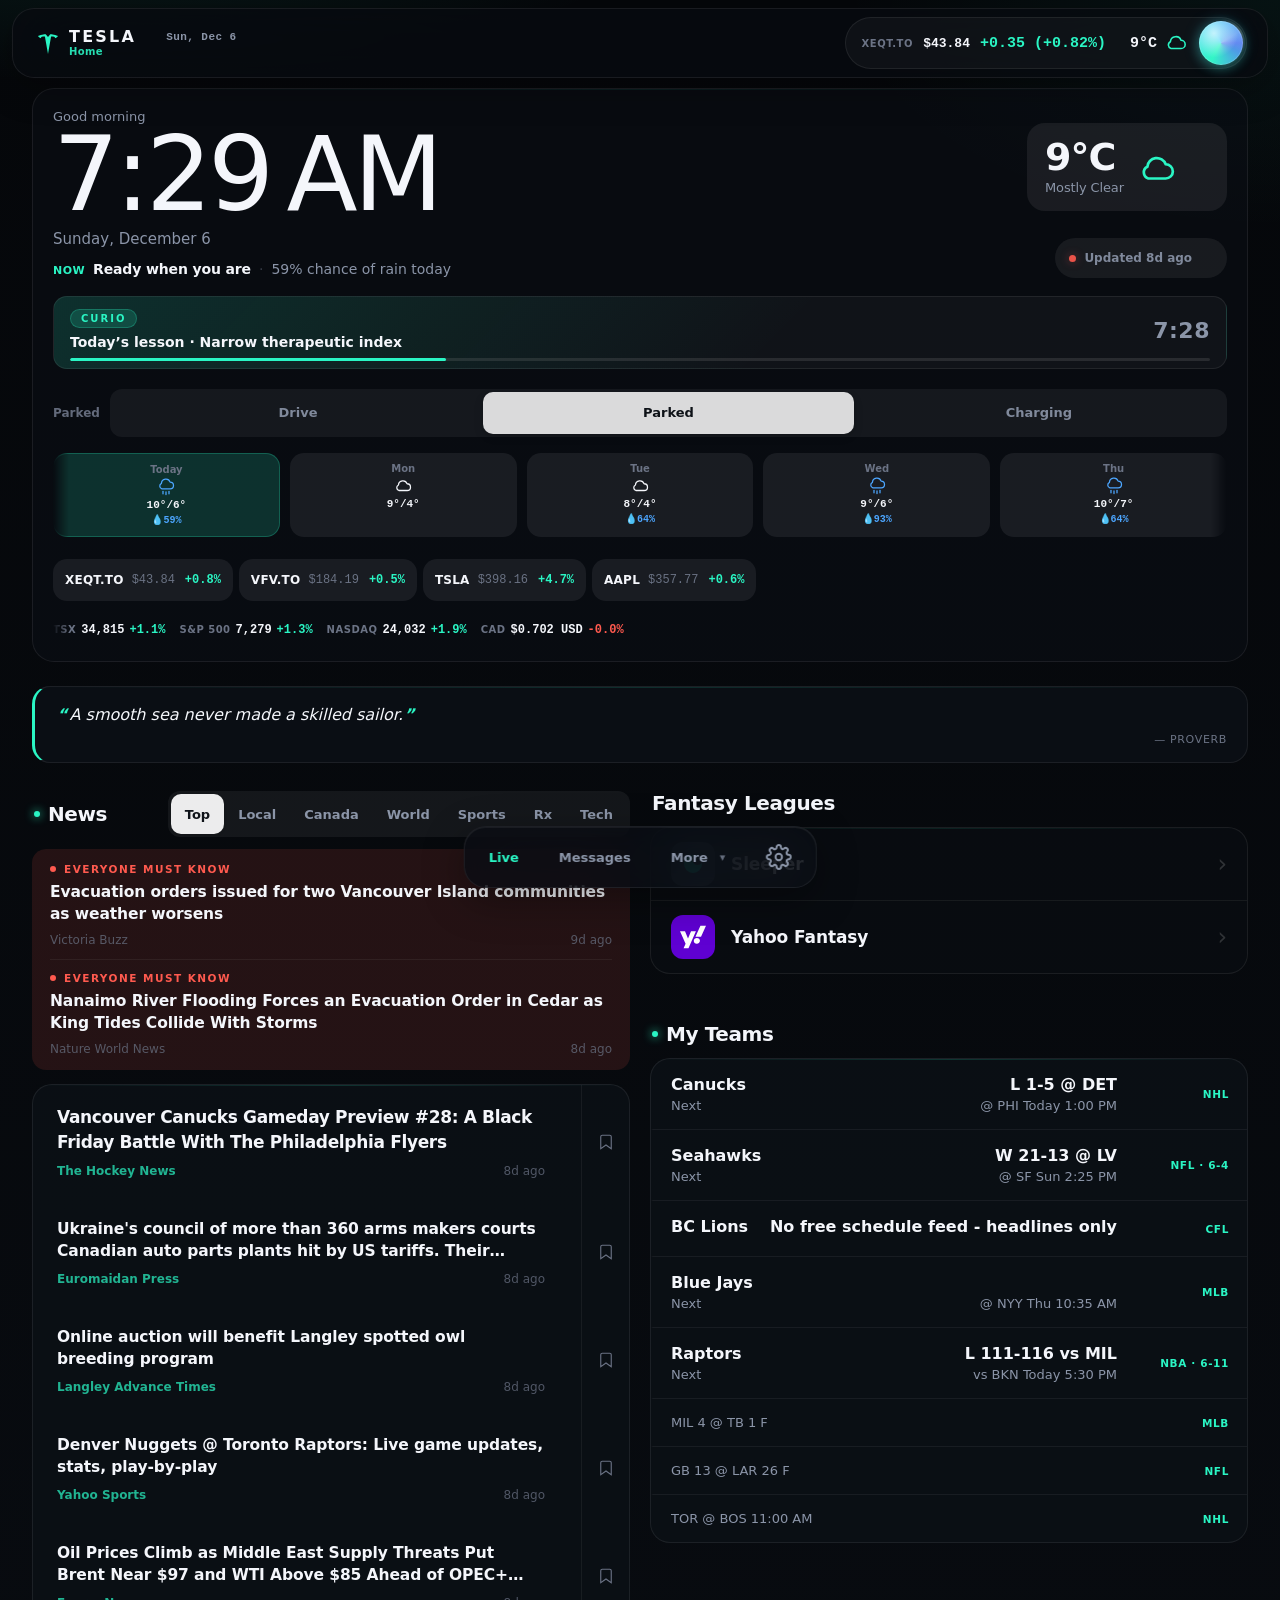
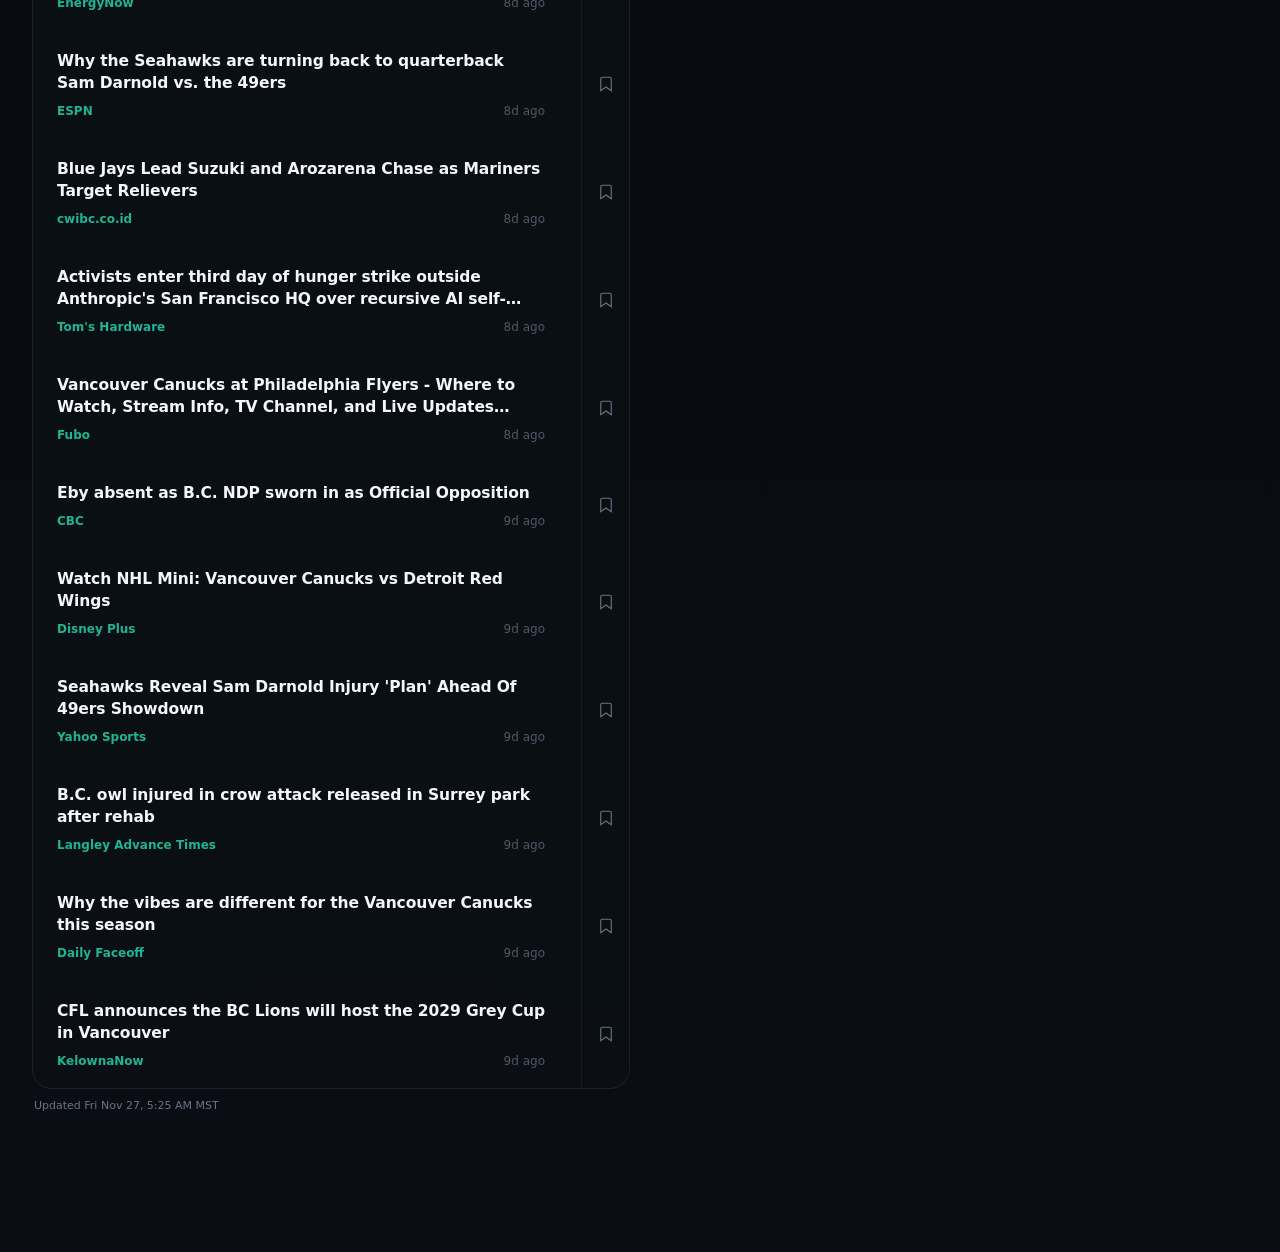
==== commit b02620ce: "chore: update embedded feed cache [skip ci]" ====
--- a/index.html
+++ b/index.html
@@ -5513,7 +5513,7 @@
   "weather": {
     "latitude": 49.18432,
     "longitude": -122.82682,
-    "generationtime_ms": 0.47516822814941406,
+    "generationtime_ms": 0.6355047225952148,
     "utc_offset_seconds": 0,
     "timezone": "GMT",
     "timezone_abbreviation": "GMT",
@@ -5529,20 +5529,20 @@
       "wind_speed_10m": "km/h"
     },
     "current": {
-      "time": "2026-11-27T07:15",
+      "time": "2026-11-27T17:45",
       "interval": 900,
-      "temperature_2m": 7.9,
+      "temperature_2m": 8.5,
       "weather_code": 3,
-      "is_day": 0,
-      "apparent_temperature": 5.1,
-      "relative_humidity_2m": 80,
-      "wind_speed_10m": 10.6
+      "is_day": 1,
+      "apparent_temperature": 6.7,
+      "relative_humidity_2m": 90,
+      "wind_speed_10m": 6.9
     }
   },
   "forecast": {
     "latitude": 49.18432,
     "longitude": -122.82682,
-    "generationtime_ms": 0.7944107055664062,
+    "generationtime_ms": 0.4684925079345703,
     "utc_offset_seconds": -25200,
     "timezone": "America/Vancouver",
     "timezone_abbreviation": "GMT-7",
@@ -5568,39 +5568,39 @@
         "2026-12-03"
       ],
       "temperature_2m_max": [
-        9.7,
-        9.4,
-        7.6,
+        9.6,
+        9.0,
+        8.2,
+        9.0,
+        9.8,
         8.9,
-        9.7,
-        6.8,
-        6.7
+        6.8
       ],
       "temperature_2m_min": [
-        4.6,
-        4.1,
-        4.1,
-        6.2,
         5.7,
-        6.1,
-        4.9
+        4.3,
+        4.2,
+        5.9,
+        7.4,
+        6.0,
+        5.9
       ],
       "weather_code": [
+        61,
         45,
-        45,
+        3,
         61,
-        81,
-        80,
+        51,
         3,
         61
       ],
       "precipitation_probability_max": [
-        54,
+        59,
         1,
-        75,
-        90,
-        48,
-        69,
+        64,
+        93,
+        64,
+        72,
         74
       ],
       "sunrise": [
@@ -5622,13 +5622,13 @@
         "2026-12-03T17:14"
       ],
       "uv_index_max": [
+        0.45,
+        1.6,
+        1.1,
         0.2,
-        1.6,
-        1.0,
-        0.2,
-        1.45,
-        0.25,
-        0.25
+        0.8,
+        1.1,
+        0.15
       ]
     }
   },
@@ -5637,16 +5637,16 @@
       "status": "ok",
       "items": [
         {
-          "title": "Flooding triggers evacuation order for dozens of properties in Cedar, B.C.",
-          "link": "https://news.google.com/rss/articles/[base64]?oc=5",
-          "pubDate": "2026-11-26T22:39:05+00:00",
-          "source": "CBC"
+          "title": "Evacuation orders issued for two Vancouver Island communities as weather worsens",
+          "link": "https://news.google.com/rss/articles/[base64]?oc=5",
+          "pubDate": "2026-11-27T00:40:17+00:00",
+          "source": "Victoria Buzz"
         },
         {
-          "title": "Oil prices up ahead of OPEC meeting",
-          "link": "https://news.google.com/rss/articles/CBMiggFBVV95cUxQZnBEV1pMNXhVZkRxMXM1SWk4VVVUeTctRzkwVVB4QThLSFJsSVo4emVGQWNreVRTeFlNNnFkSWJjeW1CV3NseWxzZzNxbnVWbHYyb3ZfaEhlaDVTWEtlek56c1ZsSDhOWHROOEhLTzA1NWxfaHNSY0tTOUVNX2hncndn?oc=5",
-          "pubDate": "2026-11-27T00:39:09+00:00",
-          "source": "Yeni Safak English"
+          "title": "Nanaimo River Flooding Forces an Evacuation Order in Cedar as King Tides Collide With Storms",
+          "link": "https://news.google.com/rss/articles/[base64]?oc=5",
+          "pubDate": "2026-11-27T09:01:33+00:00",
+          "source": "Nature World News"
         },
         {
           "title": "Ebola cases reach 12,000 in Congo as second-largest outbreak on record grows",
@@ -5655,34 +5655,34 @@
           "source": "CBC"
         },
         {
-          "title": "Langley Bypass to partially close during SkyTrain construction",
-          "link": "https://news.google.com/rss/articles/[base64]?oc=5",
-          "pubDate": "2026-11-26T17:33:22+00:00",
+          "title": "Online auction will benefit Langley spotted owl breeding program",
+          "link": "https://langleyadvancetimes.com/2026/11/27/online-auction-will-benefit-langley-spotted-owl-breeding-program/",
+          "pubDate": "2026-11-27T12:00:00+00:00",
           "source": "Langley Advance Times"
         },
         {
-          "title": "Tesla Rolls Out FSD Supervised V15 With Improved Hazard Detection",
-          "link": "https://news.google.com/rss/articles/[base64]?oc=5",
-          "pubDate": "2026-11-26T23:16:51+00:00",
-          "source": "Zecar"
+          "title": "Pierre Ferragu Says Tesla FSD Could Be At An 'Inflection Point,' Compares It To The iPhone Playbook — 'Give Us 2 More Quarters'",
+          "link": "https://news.google.com/rss/articles/[base64]?oc=5",
+          "pubDate": "2026-11-26T14:30:21+00:00",
+          "source": "Stocktwits"
         },
         {
-          "title": "Tesla Grok Isn’t The Only Game In Town: Google Gemini On GM Vehicles Delivers",
-          "link": "https://news.google.com/rss/articles/[base64]?oc=5",
-          "pubDate": "2026-11-26T17:32:02+00:00",
-          "source": "Forbes"
+          "title": "Ukraine's council of more than 360 arms makers courts Canadian auto parts plants hit by US tariffs. Their production lines could soon switch to drones",
+          "link": "https://news.google.com/rss/articles/[base64]?oc=5",
+          "pubDate": "2026-11-27T12:08:47+00:00",
+          "source": "Euromaidan Press"
         },
         {
-          "title": "Oil prices up over higher US pandemic relief plan",
-          "link": "https://news.google.com/rss/articles/[base64]?oc=5",
-          "pubDate": "2026-11-27T00:39:20+00:00",
-          "source": "Yeni Safak English"
+          "title": "Activists enter third day of hunger strike outside Anthropic's San Francisco HQ over recursive AI self-improvement — protester threatens to go 40+ days and target OpenAI next",
+          "link": "https://news.google.com/rss/articles/[base64]?oc=5",
+          "pubDate": "2026-11-27T10:30:00+00:00",
+          "source": "Tom's Hardware"
         },
         {
-          "title": "B.C. NDP MLAs sworn in but David Eby absent",
-          "link": "https://news.google.com/rss/articles/[base64]?oc=5",
-          "pubDate": "2026-11-26T22:07:15+00:00",
-          "source": "CBC"
+          "title": "Oil Prices Climb as Middle East Supply Threats Put Brent Near $97 and WTI Above $85 Ahead of OPEC+ Meeting",
+          "link": "https://news.google.com/rss/articles/[base64]?oc=5",
+          "pubDate": "2026-11-27T11:26:00+00:00",
+          "source": "EnergyNow"
         }
       ]
     }
@@ -5692,10 +5692,10 @@
       "status": "ok",
       "items": [
         {
-          "title": "Watch NHL Mini: Vancouver Canucks vs Detroit Red Wings",
-          "link": "https://news.google.com/rss/articles/CBMiiwFBVV95cUxOREh1NDZPc1lkNkRXZWRhaktyU0xBTGQ4TjZlUGhiRTVSd2xjNFBSdThfd1llS0dJeGthYjRyaDBfWmhLXzA3MmNNT19GeWl5dGZTQTZaV3Z2Nmk0WjZjYTFvekV3LVJOZmNnM0Rib19hdTlCZTJ6Z0dYZzlUdTVnZG1yLUhYblJJckNR?oc=5",
-          "pubDate": "2026-11-26T18:40:39+00:00",
-          "source": "Disney Plus"
+          "title": "Vancouver Canucks Gameday Preview #28: A Black Friday Battle With The Philadelphia Flyers",
+          "link": "https://news.google.com/rss/articles/[base64]?oc=5",
+          "pubDate": "2026-11-27T12:09:14+00:00",
+          "source": "The Hockey News"
         },
         {
           "title": "NFL injury tracker Week 12: Latest news, fantasy implications as Kenneth Walker III (groin) ruled out; Seahawks 'optimistic' about Sam Darnold (quad)",
@@ -5710,34 +5710,34 @@
           "source": "KelownaNow"
         },
         {
-          "title": "Blue Jays sign free agent outfielder, 26, ahead of looming deadline",
-          "link": "https://news.google.com/rss/articles/CBMihAFBVV95cUxQUGRNTm9vbWU2RXZpUzNpeVc2NElvckFSMVJxNXZkVkRZSlI4U0xnenpKLUs2TWRhb1J6aXh6VDdSV3RReW1fWW5YNFV0bXh5NXFWLThtbWNEN0U2TjhfSk8weFFhR3p5MmtPRG10N3ROQnhfZExfeTUtd1Y3NmE3Q2k0MUc?oc=5",
-          "pubDate": "2026-11-26T18:09:30+00:00",
+          "title": "Denver Nuggets @ Toronto Raptors: Live game updates, stats, play-by-play",
+          "link": "https://news.google.com/rss/articles/CBMie0FVX3lxTE5NR2tYbG4zWkx5WGExSnBFOHcwQnMtdlZ2UmNWYTJ4Nkh6cl90Qk1oamxLUmxWbDlNVHJGRk5XbUMxRDV5WDNLMGVrLUNKSWtWR1BVeHRobl8xMmJnUjJ5NUl2Vk5idlM0THVGUUpqS0VCdzNRMVFlcjV1QQ?oc=5",
+          "pubDate": "2026-11-27T11:37:48+00:00",
           "source": "Yahoo Sports"
         },
         {
-          "title": "PREVIEW: How Can Brooklyn Nets Attack Toronto Raptors? Does Michael Porter Jr.-RJ Barrett Trade Make Sense?",
-          "link": "https://news.google.com/rss/articles/[base64]?oc=5",
-          "pubDate": "2026-11-26T15:57:00+00:00",
-          "source": "9NEWS"
+          "title": "Blue Jays Lead Suzuki and Arozarena Chase as Mariners Target Relievers",
+          "link": "https://news.google.com/rss/articles/CBMiZEFVX3lxTE5ZdWJvUW1hcG5SWjRrd0NtSkpOQjNLcl94eTZHbDBNRmN4RUFUS1ExZmVKUW1pZTR2S3RXTVowY1NNMXluVkl4ZW5KTXNUNG05VHBDcWNNSUxtRUN5emVYOXR3WnY?oc=5",
+          "pubDate": "2026-11-27T10:40:02+00:00",
+          "source": "cwibc.co.id"
+        },
+        {
+          "title": "Vancouver Canucks at Philadelphia Flyers - Where to Watch, Stream Info, TV Channel, and Live Updates (November 27, 2026)",
+          "link": "https://news.google.com/rss/articles/[base64]?oc=5",
+          "pubDate": "2026-11-27T10:25:41+00:00",
+          "source": "Fubo"
+        },
+        {
+          "title": "Watch NHL Mini: Vancouver Canucks vs Detroit Red Wings",
+          "link": "https://news.google.com/rss/articles/CBMiiwFBVV95cUxOYTJvemhYSklZam5ZdTBUbHFOc0FyaTh3WE1iNi1nZ3hzS09sTTlENWVpWHVTRG9HSTRxbmxySl9pNERWTXZYWFFQckhucWJsbk1ZZFk3Vm01Zm5kR3BaRDYwTGpjQUtUTlA5RWhESzJqMU9RckQ5Y0hySUFBS19DMGR0a29VV1lmYndz?oc=5",
+          "pubDate": "2026-11-27T02:34:25+00:00",
+          "source": "Disney Plus"
         },
         {
           "title": "Why the vibes are different for the Vancouver Canucks this season",
           "link": "https://news.google.com/rss/articles/[base64]?oc=5",
           "pubDate": "2026-11-26T22:00:00+00:00",
           "source": "Daily Faceoff"
-        },
-        {
-          "title": "Seahawks Reveal Sam Darnold Injury 'Plan' Ahead Of 49ers Showdown",
-          "link": "https://news.google.com/rss/articles/CBMikAFBVV95cUxNT21vdE5HRkF5MmI4c1VYNDdEZkNYTmtCSGFTa1RWdVdxWHpFelAzdzBSd2lvaEVlbkNIOWd6SkkxYVhXSHFpUWRWQzN3QWNaQ0NaaHA1ckprZU9wejNxRFlLOVZCaWZRakxJbHBFeXhxUHR1V2piSlVRNk96eXdDZDM0WDc5YmZmUnJFOFUtem8?oc=5",
-          "pubDate": "2026-11-27T00:21:00+00:00",
-          "source": "Yahoo Sports"
-        },
-        {
-          "title": "Photos: Detroit Red Wings photos vs Vancouver Canucks at Little Caesars Arena, Wednesday, Nov. 25, 2026. See link below ⬇️ 📸 Brian Bradshaw Sevald, Imagn Images",
-          "link": "https://news.google.com/rss/articles/[base64]?oc=5",
-          "pubDate": "2026-11-26T15:15:09+00:00",
-          "source": "Facebook"
         }
       ]
     }
@@ -5747,17 +5747,17 @@
       "status": "ok",
       "items": [
         {
-          "title": "Bihar Pharmacist Recruitment 2026: 45,000 Pharmacists and Drug Inspectors to Be Recruit Soon",
-          "link": "https://news.google.com/rss/articles/CBMiekFVX3lxTE5POXAtam1PcHYyNm1PLUxoUU1CWklVTTZWd3EydlZxQVNpNzA1U1NGUGpQZXN5Vm9qWGpvVDVoYTVDMHFjR0NsaThQUHVTanV4cXdrbU41bVhLQXk1S20zcTY5UFlZZXVXbmwyRy1YcV9Vb2ZyMjFNZEZB?oc=5",
-          "pubDate": "2026-11-26T08:34:11+00:00",
-          "source": "Adda247"
+          "title": "Moderna begins Phase 1 clinical trial of Ebola vaccine against strain behind DRC outbreak - ABC News",
+          "link": "https://news.google.com/rss/articles/[base64]?oc=5",
+          "pubDate": "2026-11-25T19:57:39+00:00",
+          "source": "ABC News - Breaking News, Latest News and Videos"
         }
       ]
     }
   },
   "newsfeed": {
-    "generated": "2026-11-27T01:44:43+00:00",
-    "generated_local": "Thu Nov 26, 6:44 PM MST",
+    "generated": "2026-11-27T12:25:00+00:00",
+    "generated_local": "Fri Nov 27, 5:25 AM MST",
     "scores": [
       {
         "league": "NHL",
@@ -5801,7 +5801,7 @@
         "league": "NHL",
         "team": "Canucks",
         "last": "L 1-5 @ DET",
-        "next": "@ PHI Fri 1:00 PM"
+        "next": "@ PHI Today 1:00 PM"
       },
       {
         "league": "NFL",
@@ -5827,43 +5827,43 @@
         "league": "NBA",
         "team": "Raptors",
         "last": "L 111-116 vs MIL",
-        "next": "vs BKN Fri 5:30 PM",
+        "next": "vs BKN Today 5:30 PM",
         "record": "6-11"
       }
     ],
     "layout": "v2",
     "must_know": [
       {
-        "title": "Flooding triggers evacuation order for dozens of properties in Cedar, B.C.",
-        "source": "CBC",
-        "url": "https://news.google.com/rss/articles/[base64]?oc=5",
-        "ts": "2026-11-26T22:39:05+00:00",
+        "title": "Evacuation orders issued for two Vancouver Island communities as weather worsens",
+        "source": "Victoria Buzz",
+        "url": "https://news.google.com/rss/articles/[base64]?oc=5",
+        "ts": "2026-11-27T00:40:17+00:00",
         "category": "BC",
         "section": "Local",
         "feed": "GN BC Hazards",
-        "score": 10.05,
+        "score": 8.54,
         "hits": [
-          "b.c.",
+          "vancouver",
           "evacuation"
         ],
-        "sources": 15,
-        "severity": 9,
+        "sources": 7,
+        "severity": 5,
         "reason": "multi-source + severity"
       },
       {
-        "title": "Oil prices up ahead of OPEC meeting",
-        "source": "Yeni Safak English",
-        "url": "https://news.google.com/rss/articles/CBMiggFBVV95cUxQZnBEV1pMNXhVZkRxMXM1SWk4VVVUeTctRzkwVVB4QThLSFJsSVo4emVGQWNreVRTeFlNNnFkSWJjeW1CV3NseWxzZzNxbnVWbHYyb3ZfaEhlaDVTWEtlek56c1ZsSDhOWHROOEhLTzA1NWxfaHNSY0tTOUVNX2hncndn?oc=5",
-        "ts": "2026-11-27T00:39:09+00:00",
-        "category": "World",
-        "section": "World",
-        "feed": "GN Geopolitics",
-        "score": 7.34,
+        "title": "Nanaimo River Flooding Forces an Evacuation Order in Cedar as King Tides Collide With Storms",
+        "source": "Nature World News",
+        "url": "https://news.google.com/rss/articles/[base64]?oc=5",
+        "ts": "2026-11-27T09:01:33+00:00",
+        "category": "BC",
+        "section": "Local",
+        "feed": "GN BC Hazards",
+        "score": 7.51,
         "hits": [
-          "oil prices"
+          "evacuation"
         ],
-        "sources": 15,
-        "severity": 2,
+        "sources": 5,
+        "severity": 7,
         "reason": "multi-source + severity"
       },
       {
@@ -5874,12 +5874,12 @@
         "category": "Pharmacy",
         "section": "Health",
         "feed": "GN BC Health",
-        "score": 10.18,
+        "score": 9.28,
         "hits": [
           "outbreak",
           "ebola"
         ],
-        "sources": 4,
+        "sources": 5,
         "severity": 5,
         "reason": "multi-source + severity"
       }
@@ -5888,19 +5888,241 @@
     "fantasy_refreshed": "2026-10-06T01:25:07+00:00",
     "items": [
       {
-        "title": "Watch NHL Mini: Vancouver Canucks vs Detroit Red Wings",
-        "source": "Disney Plus",
-        "url": "https://news.google.com/rss/articles/CBMiiwFBVV95cUxOREh1NDZPc1lkNkRXZWRhaktyU0xBTGQ4TjZlUGhiRTVSd2xjNFBSdThfd1llS0dJeGthYjRyaDBfWmhLXzA3MmNNT19GeWl5dGZTQTZaV3Z2Nmk0WjZjYTFvekV3LVJOZmNnM0Rib19hdTlCZTJ6Z0dYZzlUdTVnZG1yLUhYblJJckNR?oc=5",
-        "ts": "2026-11-26T18:40:39+00:00",
+        "title": "Vancouver Canucks Gameday Preview #28: A Black Friday Battle With The Philadelphia Flyers",
+        "source": "The Hockey News",
+        "url": "https://news.google.com/rss/articles/[base64]?oc=5",
+        "ts": "2026-11-27T12:09:14+00:00",
         "category": "Hockey",
         "section": "Teams",
         "feed": "GN Canucks",
-        "score": 14.05,
+        "score": 14.46,
+        "hits": [
+          "canucks",
+          "vancouver canucks",
+          "vancouver"
+        ]
+      },
+      {
+        "title": "NFL injury tracker Week 12: Latest news, fantasy implications as Kenneth Walker III (groin) ruled out; Seahawks 'optimistic' about Sam Darnold (quad)",
+        "source": "Yahoo Sports",
+        "url": "https://news.google.com/rss/articles/[base64]?oc=5",
+        "ts": "2026-11-25T22:36:26+00:00",
+        "category": "Football",
+        "section": "Teams",
+        "feed": "GN Seahawks",
+        "score": 12.93,
+        "hits": [
+          "injury",
+          "seahawks",
+          "sam darnold",
+          "ruled out",
+          "nfl"
+        ]
+      },
+      {
+        "title": "Online auction will benefit Langley spotted owl breeding program",
+        "source": "Langley Advance Times",
+        "url": "https://langleyadvancetimes.com/2026/11/27/online-auction-will-benefit-langley-spotted-owl-breeding-program/",
+        "ts": "2026-11-27T12:00:00+00:00",
+        "category": "Local",
+        "section": "Local",
+        "feed": "Langley Advance Times",
+        "score": 12.44,
+        "hits": [
+          "langley"
+        ]
+      },
+      {
+        "title": "CFL announces the BC Lions will host the 2029 Grey Cup in Vancouver",
+        "source": "KelownaNow",
+        "url": "https://news.google.com/rss/articles/[base64]?oc=5",
+        "ts": "2026-11-26T17:45:00+00:00",
+        "category": "CFL",
+        "section": "Teams",
+        "feed": "GN BC Lions",
+        "score": 11.95,
+        "hits": [
+          "vancouver",
+          "bc lions",
+          "lions",
+          "cfl"
+        ]
+      },
+      {
+        "title": "Pierre Ferragu Says Tesla FSD Could Be At An 'Inflection Point,' Compares It To The iPhone Playbook — 'Give Us 2 More Quarters'",
+        "source": "Stocktwits",
+        "url": "https://news.google.com/rss/articles/[base64]?oc=5",
+        "ts": "2026-11-26T14:30:21+00:00",
+        "category": "Tesla/EV",
+        "section": "Tech",
+        "feed": "GN Tesla",
+        "score": 11.72,
+        "hits": [
+          "tesla",
+          "fsd",
+          "iphone"
+        ]
+      },
+      {
+        "title": "Denver Nuggets @ Toronto Raptors: Live game updates, stats, play-by-play",
+        "source": "Yahoo Sports",
+        "url": "https://news.google.com/rss/articles/CBMie0FVX3lxTE5NR2tYbG4zWkx5WGExSnBFOHcwQnMtdlZ2UmNWYTJ4Nkh6cl90Qk1oamxLUmxWbDlNVHJGRk5XbUMxRDV5WDNLMGVrLUNKSWtWR1BVeHRobl8xMmJnUjJ5NUl2Vk5idlM0THVGUUpqS0VCdzNRMVFlcjV1QQ?oc=5",
+        "ts": "2026-11-27T11:37:48+00:00",
+        "category": "NBA",
+        "section": "Teams",
+        "feed": "GN Raptors",
+        "score": 11.38,
+        "hits": [
+          "raptors",
+          "toronto raptors"
+        ]
+      },
+      {
+        "title": "Blue Jays Lead Suzuki and Arozarena Chase as Mariners Target Relievers",
+        "source": "cwibc.co.id",
+        "url": "https://news.google.com/rss/articles/CBMiZEFVX3lxTE5ZdWJvUW1hcG5SWjRrd0NtSkpOQjNLcl94eTZHbDBNRmN4RUFUS1ExZmVKUW1pZTR2S3RXTVowY1NNMXluVkl4ZW5KTXNUNG05VHBDcWNNSUxtRUN5emVYOXR3WnY?oc=5",
+        "ts": "2026-11-27T10:40:02+00:00",
+        "category": "MLB",
+        "section": "Teams",
+        "feed": "GN Blue Jays",
+        "score": 11.24,
+        "hits": [
+          "blue jays",
+          "jays"
+        ]
+      },
+      {
+        "title": "Ukraine's council of more than 360 arms makers courts Canadian auto parts plants hit by US tariffs. Their production lines could soon switch to drones",
+        "source": "Euromaidan Press",
+        "url": "https://news.google.com/rss/articles/[base64]?oc=5",
+        "ts": "2026-11-27T12:08:47+00:00",
+        "category": "Money/Policy",
+        "section": "National",
+        "feed": "GN Tariffs & Trade",
+        "score": 10.96,
+        "hits": [
+          "tariffs",
+          "ukraine",
+          "lines"
+        ]
+      },
+      {
+        "title": "Activists enter third day of hunger strike outside Anthropic's San Francisco HQ over recursive AI self-improvement — protester threatens to go 40+ days and target OpenAI next",
+        "source": "Tom's Hardware",
+        "url": "https://news.google.com/rss/articles/[base64]?oc=5",
+        "ts": "2026-11-27T10:30:00+00:00",
+        "category": "AI",
+        "section": "Tech",
+        "feed": "GN AI",
+        "score": 10.72,
+        "hits": [
+          "openai",
+          "anthropic",
+          "strike"
+        ]
+      },
+      {
+        "title": "Oil Prices Climb as Middle East Supply Threats Put Brent Near $97 and WTI Above $85 Ahead of OPEC+ Meeting",
+        "source": "EnergyNow",
+        "url": "https://news.google.com/rss/articles/[base64]?oc=5",
+        "ts": "2026-11-27T11:26:00+00:00",
+        "category": "World",
+        "section": "World",
+        "feed": "GN Geopolitics",
+        "score": 9.85,
+        "hits": [
+          "middle east",
+          "oil prices"
+        ]
+      },
+      {
+        "title": "Eby absent as B.C. NDP sworn in as Official Opposition",
+        "source": "CBC",
+        "url": "https://news.google.com/rss/articles/CBMiWkFVX3lxTE8xa2RXcnJkajQ4TnYyQ0RSaDM4aWJkcXo2MkhYVUZ2bmFhU1Qyc3QzYkh3Z2ZXa3pJeTVsY1BFanFWUWxsZU52U3AzRkNSdkd4MUtNcnZpc1Z4Zw?oc=5",
+        "ts": "2026-11-27T03:38:10+00:00",
+        "category": "BC",
+        "section": "Local",
+        "feed": "GN BC Election",
+        "score": 9.35,
+        "hits": [
+          "b.c.",
+          "eby"
+        ]
+      },
+      {
+        "title": "Moderna begins Phase 1 clinical trial of Ebola vaccine against strain behind DRC outbreak - ABC News",
+        "source": "ABC News - Breaking News, Latest News and Videos",
+        "url": "https://news.google.com/rss/articles/[base64]?oc=5",
+        "ts": "2026-11-25T19:57:39+00:00",
+        "category": "Pharmacy",
+        "section": "Health",
+        "feed": "GN BC Health",
+        "score": 9.34,
+        "hits": [
+          "vaccine",
+          "outbreak",
+          "ebola"
+        ]
+      },
+      {
+        "title": "Kyiv residents react after at least seven people injured in Russian strike on Ukraine capital",
+        "source": "Globe and Mail",
+        "url": "https://www.theglobeandmail.com/canada/video-kyiv-residents-react-after-at-least-seven-people-injured-in-russian/",
+        "ts": "2026-11-26T13:08:00+00:00",
+        "category": "National",
+        "section": "National",
+        "feed": "Globe and Mail Canada",
+        "score": 9.13,
+        "hits": [
+          "injured",
+          "strike",
+          "ukraine"
+        ]
+      },
+      {
+        "title": "Vancouver Canucks at Philadelphia Flyers - Where to Watch, Stream Info, TV Channel, and Live Updates (November 27, 2026)",
+        "source": "Fubo",
+        "url": "https://news.google.com/rss/articles/[base64]?oc=5",
+        "ts": "2026-11-27T10:25:41+00:00",
+        "category": "Hockey",
+        "section": "Teams",
+        "feed": "GN Canucks",
+        "score": 14.21,
+        "hits": [
+          "canucks",
+          "vancouver canucks",
+          "vancouver"
+        ]
+      },
+      {
+        "title": "Watch NHL Mini: Vancouver Canucks vs Detroit Red Wings",
+        "source": "Disney Plus",
+        "url": "https://news.google.com/rss/articles/CBMiiwFBVV95cUxOYTJvemhYSklZam5ZdTBUbHFOc0FyaTh3WE1iNi1nZ3hzS09sTTlENWVpWHVTRG9HSTRxbmxySl9pNERWTXZYWFFQckhucWJsbk1ZZFk3Vm01Zm5kR3BaRDYwTGpjQUtUTlA5RWhESzJqMU9RckQ5Y0hySUFBS19DMGR0a29VV1lmYndz?oc=5",
+        "ts": "2026-11-27T02:34:25+00:00",
+        "category": "Hockey",
+        "section": "Teams",
+        "feed": "GN Canucks",
+        "score": 13.74,
         "hits": [
           "canucks",
           "vancouver canucks",
           "vancouver",
           "nhl"
+        ]
+      },
+      {
+        "title": "Why the vibes are different for the Vancouver Canucks this season",
+        "source": "Daily Faceoff",
+        "url": "https://news.google.com/rss/articles/[base64]?oc=5",
+        "ts": "2026-11-26T22:00:00+00:00",
+        "category": "Hockey",
+        "section": "Teams",
+        "feed": "GN Canucks",
+        "score": 12.8,
+        "hits": [
+          "canucks",
+          "vancouver canucks",
+          "vancouver"
         ]
       },
       {
@@ -5911,188 +6133,10 @@
         "category": "Local",
         "section": "Local",
         "feed": "GN TransLink",
-        "score": 13.42,
+        "score": 12.43,
         "hits": [
           "langley",
           "skytrain"
-        ]
-      },
-      {
-        "title": "NFL injury tracker Week 12: Latest news, fantasy implications as Kenneth Walker III (groin) ruled out; Seahawks 'optimistic' about Sam Darnold (quad)",
-        "source": "Yahoo Sports",
-        "url": "https://news.google.com/rss/articles/[base64]?oc=5",
-        "ts": "2026-11-25T22:36:26+00:00",
-        "category": "Football",
-        "section": "Teams",
-        "feed": "GN Seahawks",
-        "score": 13.41,
-        "hits": [
-          "injury",
-          "seahawks",
-          "sam darnold",
-          "ruled out",
-          "nfl"
-        ]
-      },
-      {
-        "title": "CFL announces the BC Lions will host the 2029 Grey Cup in Vancouver",
-        "source": "KelownaNow",
-        "url": "https://news.google.com/rss/articles/[base64]?oc=5",
-        "ts": "2026-11-26T17:45:00+00:00",
-        "category": "CFL",
-        "section": "Teams",
-        "feed": "GN BC Lions",
-        "score": 12.94,
-        "hits": [
-          "vancouver",
-          "bc lions",
-          "lions",
-          "cfl"
-        ]
-      },
-      {
-        "title": "Tesla Rolls Out FSD Supervised V15 With Improved Hazard Detection",
-        "source": "Zecar",
-        "url": "https://news.google.com/rss/articles/[base64]?oc=5",
-        "ts": "2026-11-26T23:16:51+00:00",
-        "category": "Tesla/EV",
-        "section": "Tech",
-        "feed": "GN Tesla",
-        "score": 11.64,
-        "hits": [
-          "tesla",
-          "fsd"
-        ]
-      },
-      {
-        "title": "Blue Jays sign free agent outfielder, 26, ahead of looming deadline",
-        "source": "Yahoo Sports",
-        "url": "https://news.google.com/rss/articles/CBMihAFBVV95cUxQUGRNTm9vbWU2RXZpUzNpeVc2NElvckFSMVJxNXZkVkRZSlI4U0xnenpKLUs2TWRhb1J6aXh6VDdSV3RReW1fWW5YNFV0bXh5NXFWLThtbWNEN0U2TjhfSk8weFFhR3p5MmtPRG10N3ROQnhfZExfeTUtd1Y3NmE3Q2k0MUc?oc=5",
-        "ts": "2026-11-26T18:09:30+00:00",
-        "category": "MLB",
-        "section": "Teams",
-        "feed": "GN Blue Jays",
-        "score": 11.49,
-        "hits": [
-          "agent",
-          "blue jays",
-          "jays"
-        ]
-      },
-      {
-        "title": "PREVIEW: How Can Brooklyn Nets Attack Toronto Raptors? Does Michael Porter Jr.-RJ Barrett Trade Make Sense?",
-        "source": "9NEWS",
-        "url": "https://news.google.com/rss/articles/[base64]?oc=5",
-        "ts": "2026-11-26T15:57:00+00:00",
-        "category": "NBA",
-        "section": "Teams",
-        "feed": "GN Raptors",
-        "score": 11.24,
-        "hits": [
-          "trade",
-          "raptors",
-          "toronto raptors"
-        ]
-      },
-      {
-        "title": "Bihar Pharmacist Recruitment 2026: 45,000 Pharmacists and Drug Inspectors to Be Recruit Soon",
-        "source": "Adda247",
-        "url": "https://news.google.com/rss/articles/CBMiekFVX3lxTE5POXAtam1PcHYyNm1PLUxoUU1CWklVTTZWd3EydlZxQVNpNzA1U1NGUGpQZXN5Vm9qWGpvVDVoYTVDMHFjR0NsaThQUHVTanV4cXdrbU41bVhLQXk1S20zcTY5UFlZZXVXbmwyRy1YcV9Vb2ZyMjFNZEZB?oc=5",
-        "ts": "2026-11-26T08:34:11+00:00",
-        "category": "Pharmacy",
-        "section": "Health",
-        "feed": "GN Pharmacy",
-        "score": 10.56,
-        "hits": [
-          "pharmacist",
-          "pharmacists"
-        ]
-      },
-      {
-        "title": "Tesla Grok Isn’t The Only Game In Town: Google Gemini On GM Vehicles Delivers",
-        "source": "Forbes",
-        "url": "https://news.google.com/rss/articles/[base64]?oc=5",
-        "ts": "2026-11-26T17:32:02+00:00",
-        "category": "AI",
-        "section": "Tech",
-        "feed": "GN AI",
-        "score": 10.42,
-        "hits": [
-          "tesla",
-          "grok",
-          "gemini"
-        ]
-      },
-      {
-        "title": "Oil prices up over higher US pandemic relief plan",
-        "source": "Yeni Safak English",
-        "url": "https://news.google.com/rss/articles/[base64]?oc=5",
-        "ts": "2026-11-27T00:39:20+00:00",
-        "category": "World",
-        "section": "World",
-        "feed": "GN Geopolitics",
-        "score": 10.34,
-        "hits": [
-          "pandemic",
-          "oil prices"
-        ]
-      },
-      {
-        "title": "B.C. NDP MLAs sworn in but David Eby absent",
-        "source": "CBC",
-        "url": "https://news.google.com/rss/articles/[base64]?oc=5",
-        "ts": "2026-11-26T22:07:15+00:00",
-        "category": "BC",
-        "section": "Local",
-        "feed": "GN BC Election",
-        "score": 9.98,
-        "hits": [
-          "b.c.",
-          "eby"
-        ]
-      },
-      {
-        "title": "Kyiv residents react after at least seven people injured in Russian strike on Ukraine capital",
-        "source": "Globe and Mail",
-        "url": "https://www.theglobeandmail.com/canada/video-kyiv-residents-react-after-at-least-seven-people-injured-in-russian/",
-        "ts": "2026-11-26T13:08:00+00:00",
-        "category": "National",
-        "section": "National",
-        "feed": "Globe and Mail Canada",
-        "score": 9.96,
-        "hits": [
-          "injured",
-          "strike",
-          "ukraine"
-        ]
-      },
-      {
-        "title": "Bank of Canada expected to hike interest rate next month, economists say - National",
-        "source": "Global News",
-        "url": "https://news.google.com/rss/articles/CBMijgFBVV95cUxNNmV4SkZEbWRaTmtlLXlsZEptNGFBUVhnN2RoOWF0NXRjWVBzMkpVRVlDM0JUeDFabEZuSW44Z0hqcUZWMWNYQmJXTWVWdEM2dUotTGdZbEFqMGRSSzlCYXRGM210S1E3YnlRa1cyM2l3YllZcWU2MURmVlJoMG94WkNIektMTnJNYmNEVkh3?oc=5",
-        "ts": "2026-11-25T20:08:39+00:00",
-        "category": "Money/Policy",
-        "section": "National",
-        "feed": "GN Rates & Housing",
-        "score": 8.28,
-        "hits": [
-          "interest rate",
-          "bank of canada"
-        ]
-      },
-      {
-        "title": "Why the vibes are different for the Vancouver Canucks this season",
-        "source": "Daily Faceoff",
-        "url": "https://news.google.com/rss/articles/[base64]?oc=5",
-        "ts": "2026-11-26T22:00:00+00:00",
-        "category": "Hockey",
-        "section": "Teams",
-        "feed": "GN Canucks",
-        "score": 13.96,
-        "hits": [
-          "canucks",
-          "vancouver canucks",
-          "vancouver"
         ]
       },
       {
@@ -6103,41 +6147,11 @@
         "category": "Football",
         "section": "Teams",
         "feed": "GN Seahawks",
-        "score": 13.29,
+        "score": 12.01,
         "hits": [
           "injury",
           "seahawks",
           "sam darnold"
-        ]
-      },
-      {
-        "title": "Photos: Detroit Red Wings photos vs Vancouver Canucks at Little Caesars Arena, Wednesday, Nov. 25, 2026. See link below ⬇️ 📸 Brian Bradshaw Sevald, Imagn Images",
-        "source": "Facebook",
-        "url": "https://news.google.com/rss/articles/[base64]?oc=5",
-        "ts": "2026-11-26T15:15:09+00:00",
-        "category": "Hockey",
-        "section": "Teams",
-        "feed": "GN Canucks",
-        "score": 13.17,
-        "hits": [
-          "canucks",
-          "vancouver canucks",
-          "vancouver"
-        ]
-      },
-      {
-        "title": "Vancouver Canucks",
-        "source": "Bluefield Daily Telegraph",
-        "url": "https://news.google.com/rss/articles/[base64]?oc=5",
-        "ts": "2026-11-26T15:15:56+00:00",
-        "category": "Hockey",
-        "section": "Teams",
-        "feed": "GN Canucks",
-        "score": 13.17,
-        "hits": [
-          "canucks",
-          "vancouver canucks",
-          "vancouver"
         ]
       },
       {
@@ -6148,7 +6162,7 @@
         "category": "Local",
         "section": "Local",
         "feed": "Langley Advance Times",
-        "score": 13.1,
+        "score": 11.89,
         "hits": [
           "injured",
           "b.c.",
@@ -6156,33 +6170,17 @@
         ]
       },
       {
-        "title": "B.C. Family-Owned Grocery Chain’s Langley Store Won a National Gold Award",
-        "source": "Noms Magazine",
-        "url": "https://news.google.com/rss/articles/CBMibEFVX3lxTE55ZUpjTXZYTkhHUFFpeWU4REdGRWhCRy1jS3JNS3l1a1NucktpT2U3QWQySXNteER0VVVGM3U3d1YxRENFcFpmUE9EUTRaWTBMdWlYcGE5Xzg1d1ZBSk1GNDNWZFJwemNEMGtXSg?oc=5",
-        "ts": "2026-11-26T15:45:00+00:00",
-        "category": "Local",
-        "section": "Local",
-        "feed": "GN Langley",
-        "score": 12.22,
+        "title": "Why the Seahawks are turning back to quarterback Sam Darnold vs. the 49ers",
+        "source": "ESPN",
+        "url": "https://news.google.com/rss/articles/[base64]?oc=5",
+        "ts": "2026-11-27T11:00:00+00:00",
+        "category": "Football",
+        "section": "Teams",
+        "feed": "GN Seahawks",
+        "score": 11.79,
         "hits": [
-          "b.c.",
-          "langley",
-          "grocery"
-        ]
-      },
-      {
-        "title": "Fleetwood Flyer launching gantry dismantled on Surrey Langley SkyTrain line",
-        "source": "Peace Arch News",
-        "url": "https://news.google.com/rss/articles/[base64]?oc=5",
-        "ts": "2026-11-25T22:59:19+00:00",
-        "category": "Local",
-        "section": "Local",
-        "feed": "GN TransLink",
-        "score": 11.93,
-        "hits": [
-          "langley",
-          "surrey",
-          "skytrain"
+          "seahawks",
+          "sam darnold"
         ]
       }
     ],
@@ -6191,37 +6189,37 @@
       "Global News BC": "ok (10)",
       "Vancouver Is Awesome": "ok (20)",
       "Langley Advance Times": "ok (10)",
-      "GN Langley": "ok (5)",
-      "GN BC Hazards": "ok (72)",
+      "GN Langley": "ok (3)",
+      "GN BC Hazards": "ok (56)",
       "CBC Canada": "ok (20)",
       "CBC Politics": "ok (20)",
       "Globe and Mail Canada": "ok (100)",
       "CBC Business": "ok (20)",
       "Bank of Canada": "ok (10)",
       "GN Rates & Housing": "ok (100)",
-      "GN Tariffs & Trade": "ok (72)",
-      "GN Canada Post & Transport": "ok (12)",
-      "BBC World": "ok (30)",
+      "GN Tariffs & Trade": "ok (77)",
+      "GN Canada Post & Transport": "ok (13)",
+      "BBC World": "ok (35)",
       "CBC World": "ok (20)",
       "GN Geopolitics": "ok (100)",
-      "GN Pharmacy": "ok (57)",
-      "GN BC Health": "ok (51)",
-      "GN Health Policy": "ok (2)",
+      "GN Pharmacy": "HTTP Error 429: Too Many Requests",
+      "GN BC Health": "ok (53)",
+      "GN Health Policy": "ok (1)",
       "GN Canucks": "ok (100)",
-      "ESPN NHL": "ok (13)",
+      "ESPN NHL": "no element found: line 1, column 0",
       "GN Seahawks": "ok (100)",
-      "ESPN NFL": "ok (23)",
+      "ESPN NFL": "no element found: line 1, column 0",
       "GN BC Lions": "ok (100)",
       "GN Blue Jays": "ok (100)",
       "GN Raptors": "ok (100)",
       "Electrek Tesla": "ok (150)",
-      "GN Tesla": "ok (78)",
+      "GN Tesla": "ok (83)",
       "The Verge AI": "ok (10)",
       "GN AI": "ok (100)",
-      "GN Local Safety": "ok (22)",
-      "GN TransLink": "ok (18)",
-      "GN BC Election": "ok (97)",
-      "GN Cost of Living": "ok (13)",
+      "GN Local Safety": "HTTP Error 429: Too Many Requests",
+      "GN TransLink": "ok (22)",
+      "GN BC Election": "ok (100)",
+      "GN Cost of Living": "ok (20)",
       "GN Apple": "ok (100)",
       "GN AI Health": "ok (1)",
       "fantasy": "no roster on this runner: carried over 0 items from previous feed",
@@ -6241,8 +6239,8 @@
           {
             "meta": {
               "symbol": "XEQT.TO",
-              "regularMarketPrice": 43.49,
-              "chartPreviousClose": 43.12
+              "regularMarketPrice": 43.845,
+              "chartPreviousClose": 43.49
             }
           }
         ]
@@ -6254,8 +6252,8 @@
           {
             "meta": {
               "symbol": "VFV.TO",
-              "regularMarketPrice": 183.2,
-              "chartPreviousClose": 181.3
+              "regularMarketPrice": 184.19,
+              "chartPreviousClose": 183.2
             }
           }
         ]
@@ -6267,8 +6265,8 @@
           {
             "meta": {
               "symbol": "AAPL",
-              "regularMarketPrice": 355.58,
-              "chartPreviousClose": 354.07
+              "regularMarketPrice": 357.77,
+              "chartPreviousClose": 355.58
             }
           }
         ]
@@ -6280,8 +6278,8 @@
           {
             "meta": {
               "symbol": "TSLA",
-              "regularMarketPrice": 380.14,
-              "chartPreviousClose": 384.68
+              "regularMarketPrice": 398.16,
+              "chartPreviousClose": 380.14
             }
           }
         ]
@@ -6293,8 +6291,8 @@
           {
             "meta": {
               "symbol": "MSFT",
-              "regularMarketPrice": 489.93,
-              "chartPreviousClose": 496.13
+              "regularMarketPrice": 491.64,
+              "chartPreviousClose": 489.93
             }
           }
         ]
@@ -6306,8 +6304,8 @@
           {
             "meta": {
               "symbol": "NVDA",
-              "regularMarketPrice": 149.3,
-              "chartPreviousClose": 155.38
+              "regularMarketPrice": 149.44,
+              "chartPreviousClose": 149.3
             }
           }
         ]
@@ -6319,8 +6317,8 @@
           {
             "meta": {
               "symbol": "AMZN",
-              "regularMarketPrice": 244.43,
-              "chartPreviousClose": 252.29
+              "regularMarketPrice": 253.3,
+              "chartPreviousClose": 244.43
             }
           }
         ]
@@ -6332,8 +6330,8 @@
           {
             "meta": {
               "symbol": "GOOGL",
-              "regularMarketPrice": 273.1,
-              "chartPreviousClose": 279.05
+              "regularMarketPrice": 273.795,
+              "chartPreviousClose": 273.1
             }
           }
         ]
@@ -6345,8 +6343,8 @@
           {
             "meta": {
               "symbol": "XGRO.TO",
-              "regularMarketPrice": 37.32,
-              "chartPreviousClose": 37.04
+              "regularMarketPrice": 37.49,
+              "chartPreviousClose": 37.32
             }
           }
         ]
@@ -6358,8 +6356,8 @@
           {
             "meta": {
               "symbol": "VGRO.TO",
-              "regularMarketPrice": 45.89,
-              "chartPreviousClose": 45.5
+              "regularMarketPrice": 46.15,
+              "chartPreviousClose": 45.89
             }
           }
         ]
@@ -6371,8 +6369,8 @@
           {
             "meta": {
               "symbol": "XBAL.TO",
-              "regularMarketPrice": 34.96,
-              "chartPreviousClose": 34.81
+              "regularMarketPrice": 35.12,
+              "chartPreviousClose": 34.96
             }
           }
         ]
@@ -6384,8 +6382,8 @@
           {
             "meta": {
               "symbol": "VBAL.TO",
-              "regularMarketPrice": 39.11,
-              "chartPreviousClose": 38.32
+              "regularMarketPrice": 38.7,
+              "chartPreviousClose": 39.11
             }
           }
         ]
@@ -6397,8 +6395,8 @@
           {
             "meta": {
               "symbol": "ZSP.TO",
-              "regularMarketPrice": 113.1,
-              "chartPreviousClose": 111.81
+              "regularMarketPrice": 113.71,
+              "chartPreviousClose": 113.1
             }
           }
         ]
@@ -6410,8 +6408,8 @@
           {
             "meta": {
               "symbol": "XIC.TO",
-              "regularMarketPrice": 55.04,
-              "chartPreviousClose": 54.63
+              "regularMarketPrice": 55.68,
+              "chartPreviousClose": 55.04
             }
           }
         ]
@@ -6423,8 +6421,8 @@
           {
             "meta": {
               "symbol": "^GSPTSE",
-              "regularMarketPrice": 34426.88,
-              "chartPreviousClose": 34180.0
+              "regularMarketPrice": 34815.29,
+              "chartPreviousClose": 34426.88
             }
           }
         ]
@@ -6436,8 +6434,8 @@
           {
             "meta": {
               "symbol": "^GSPC",
-              "regularMarketPrice": 7182.78,
-              "chartPreviousClose": 7201.09
+              "regularMarketPrice": 7278.67,
+              "chartPreviousClose": 7182.78
             }
           }
         ]
@@ -6449,8 +6447,8 @@
           {
             "meta": {
               "symbol": "^IXIC",
-              "regularMarketPrice": 23585.803,
-              "chartPreviousClose": 23733.535
+              "regularMarketPrice": 24031.955,
+              "chartPreviousClose": 23585.803
             }
           }
         ]
@@ -6462,7 +6460,7 @@
           {
             "meta": {
               "symbol": "CADUSD=X",
-              "regularMarketPrice": 0.7028,
+              "regularMarketPrice": 0.702,
               "chartPreviousClose": 0.7022
             }
           }
@@ -6473,7 +6471,7 @@
   "air": {
     "latitude": 49.199997,
     "longitude": -122.8,
-    "generationtime_ms": 0.34296512603759766,
+    "generationtime_ms": 0.23698806762695312,
     "utc_offset_seconds": 0,
     "timezone": "GMT",
     "timezone_abbreviation": "GMT",
@@ -6485,10 +6483,10 @@
       "pm2_5": "μg/m³"
     },
     "current": {
-      "time": "2026-11-27T07:00",
+      "time": "2026-11-27T17:00",
       "interval": 3600,
-      "us_aqi": 23,
-      "pm2_5": 8.8
+      "us_aqi": 35,
+      "pm2_5": 7.4
     }
   },
   "cameras": [
@@ -6562,11 +6560,11 @@
         },
         {
           "type": "Construction",
-          "severity": "MAJOR",
-          "road": "Highway 91A Queensborough Bridge",
-          "desc": "Bridge maintenance at Highway 91A, In New Westminster. Starting 10:00 PM PCT on Thursday November 26, 2026 until 4:00 AM PCT on Friday November 27, 2026. Left lane blocked. Last update: November 26th, 2026 at 8:27pm PCT.",
-          "updated": "2026-11-26T20:27:27-07:00",
-          "km": 4.3
+          "severity": "MINOR",
+          "road": "Highway 91 Alex Fraser Bridge",
+          "desc": "Bridge maintenance from Highway 91, In Delta to In Delta. Starting 8:00 PM PCT on Sunday November 22, 2026 until 4:45 AM PCT on Saturday November 28, 2026. From 8:00 PM to 4:45 AM PCT the next day, Tuesday to Friday. Rig",
+          "updated": "2026-11-23T19:53:20-07:00",
+          "km": 0.9
         }
       ]
     },
@@ -6588,11 +6586,11 @@
         },
         {
           "type": "Construction",
-          "severity": "MAJOR",
-          "road": "Highway 91A Queensborough Bridge",
-          "desc": "Bridge maintenance at Highway 91A, In New Westminster. Starting 10:00 PM PCT on Thursday November 26, 2026 until 4:00 AM PCT on Friday November 27, 2026. Left lane blocked. Last update: November 26th, 2026 at 8:27pm PCT.",
-          "updated": "2026-11-26T20:27:27-07:00",
-          "km": 4.3
+          "severity": "MINOR",
+          "road": "Highway 91 Alex Fraser Bridge",
+          "desc": "Bridge maintenance from Highway 91, In Delta to In Delta. Starting 8:00 PM PCT on Sunday November 22, 2026 until 4:45 AM PCT on Saturday November 28, 2026. From 8:00 PM to 4:45 AM PCT the next day, Tuesday to Friday. Rig",
+          "updated": "2026-11-23T19:53:20-07:00",
+          "km": 0.9
         }
       ]
     },
@@ -6825,18 +6823,18 @@
         {
           "type": "Construction",
           "severity": "MINOR",
-          "road": "Highway 1 Trans-Canada Highway",
-          "desc": "Construction work from Highway 1, In North Vancouver - District to In North Vancouver - District. Starting 9:00 PM PCT on Thursday November 26, 2026 until 6:00 AM PCT on Friday November 27, 2026. Lane closures in both di",
-          "updated": "2026-11-24T17:06:53-07:00",
-          "km": 2.1
+          "road": "Other Roads Cypress Bowl Road",
+          "desc": "Utility work at Cypress Bowl Road, In West Vancouver and At Highway 1 underpass. Starting 12:00 AM PCT on Wednesday November 4, 2026 until 12:00 PM PCT on Monday May 31, 2027. All day, every day. Single lane alternating ",
+          "updated": "2026-11-03T17:31:43-07:00",
+          "km": 5.3
         },
         {
           "type": "Construction",
           "severity": "MINOR",
           "road": "Other Roads Cypress Bowl Road",
-          "desc": "Utility work at Cypress Bowl Road, In West Vancouver and At Highway 1 underpass. Starting 12:00 AM PCT on Wednesday November 4, 2026 until 12:00 PM PCT on Monday May 31, 2027. All day, every day. Single lane alternating ",
-          "updated": "2026-11-03T17:31:43-07:00",
-          "km": 5.3
+          "desc": "Utility work from Cypress Bowl Road, In West Vancouver and At Cypress Bowl Road and Eagle Lake Access to In West Vancouver and 200m east of Eagle Lake Access. Starting 6:30 AM PCT on Monday December 7, 2026 until 5:00 PM",
+          "updated": "2026-11-26T15:25:18-07:00",
+          "km": 7.1
         }
       ]
     },
@@ -6855,14 +6853,6 @@
           "desc": "Road maintenance at Highway 1, In Vancouver. Starting 8:00 PM PCT on Monday December 7, 2026 until 12:00 AM PCT on Tuesday December 8, 2026. Left lane closed. Last update: November 20th, 2026 at 11:08am PCT.",
           "updated": "2026-11-20T11:08:53-07:00",
           "km": 1.8
-        },
-        {
-          "type": "Construction",
-          "severity": "MINOR",
-          "road": "Highway 1 Trans-Canada Highway",
-          "desc": "Construction work from Highway 1, In North Vancouver - District to In North Vancouver - District. Starting 9:00 PM PCT on Thursday November 26, 2026 until 6:00 AM PCT on Friday November 27, 2026. Lane closures in both di",
-          "updated": "2026-11-24T17:06:53-07:00",
-          "km": 6.9
         }
       ]
     },
@@ -6900,7 +6890,16 @@
       "url": "https://www.drivebc.ca/images/161.jpg",
       "lon": -121.047251,
       "lat": 49.614755,
-      "events": []
+      "events": [
+        {
+          "type": "Road_Condition",
+          "severity": "MINOR",
+          "road": "Highway 5 Highway 5",
+          "desc": "Slippery sections and Slushy sections between Exit 228: Coquihalla Lakes Road (9 miles north of Coquihalla Summit) and Exit 256: Coldwater Road (29 miles south of Merritt). Last update: November 27th, 2026 at 6:50am PCT.",
+          "updated": "2026-11-27T06:50:31-07:00",
+          "km": 5.5
+        }
+      ]
     },
     {
       "id": 58,
@@ -6923,17 +6922,9 @@
           "type": "Road_Condition",
           "severity": "MINOR",
           "road": "Highway 97C Highway 97C",
-          "desc": "Fog patches and Slippery sections between Pennask Summit and Loon Lake Road (Pennask Summit). Last update: November 26th, 2026 at 8:38pm PCT. Next update: November 27th, 2026 at 5:00am PCT.",
-          "updated": "2026-11-26T20:38:22-07:00",
+          "desc": "Slippery sections between Pennask Summit and Loon Lake Road (Pennask Summit). Last update: November 27th, 2026 at 6:50am PCT. Next update: November 27th, 2026 at 4:00pm PCT.",
+          "updated": "2026-11-27T06:50:37-07:00",
           "km": 0.3
-        },
-        {
-          "type": "Road_Condition",
-          "severity": "MINOR",
-          "road": "Highway 97C Highway 97C",
-          "desc": "Limited visibility with fog between Trepanier Road and Pennask Summit (Pennask Summit). Last update: November 26th, 2026 at 4:39pm PCT. Next update: November 27th, 2026 at 5:00am PCT.",
-          "updated": "2026-11-26T16:39:51-07:00",
-          "km": 7.8
         }
       ]
     },
@@ -6958,28 +6949,20 @@
           "type": "Road_Condition",
           "severity": "MINOR",
           "road": "Highway 97C Highway 97C",
-          "desc": "Limited visibility with fog between Trepanier Road and Pennask Summit (Pennask Summit). Last update: November 26th, 2026 at 4:39pm PCT. Next update: November 27th, 2026 at 5:00am PCT.",
-          "updated": "2026-11-26T16:39:51-07:00",
-          "km": 0.2
-        },
-        {
-          "type": "Road_Condition",
-          "severity": "MINOR",
-          "road": "Highway 97C Highway 97C",
-          "desc": "Fog patches and Slippery sections between Pennask Summit and Loon Lake Road (Pennask Summit). Last update: November 26th, 2026 at 8:38pm PCT. Next update: November 27th, 2026 at 5:00am PCT.",
-          "updated": "2026-11-26T20:38:22-07:00",
+          "desc": "Slippery sections between Pennask Summit and Loon Lake Road (Pennask Summit). Last update: November 27th, 2026 at 6:50am PCT. Next update: November 27th, 2026 at 4:00pm PCT.",
+          "updated": "2026-11-27T06:50:37-07:00",
           "km": 7.9
         }
       ]
     }
   ],
-  "updated": "2026-11-27T07:24:47.888059+00:00",
+  "updated": "2026-11-27T17:55:48.581507+00:00",
   "digest": {
-    "news": "Flooding triggers evacuation order for dozens of properties in Cedar, B.C. Meanwhile, Oil prices up ahead of OPEC meeting.",
-    "sports": "Watch NHL Mini: Vancouver Canucks vs Detroit Red Wings.",
-    "pharmacy": "Bihar Pharmacist Recruitment 2026: 45,000 Pharmacists and Drug Inspectors to Be Recruit Soon.",
+    "news": "Evacuation orders issued for two Vancouver Island communities as weather worsens. Meanwhile, Nanaimo River Flooding Forces an Evacuation Order in Cedar as King Tides Collide With Storms.",
+    "sports": "Vancouver Canucks Gameday Preview #28: A Black Friday Battle With The Philadelphia Flyers.",
+    "pharmacy": "Moderna begins Phase 1 clinical trial of Ebola vaccine against strain behind DRC outbreak - ABC News.",
     "method": "extractive",
-    "t": "2026-11-27T07:24:47.944396+00:00"
+    "t": "2026-11-27T17:55:48.640215+00:00"
   },
   "curio": {
     "date": "2026-11-27",
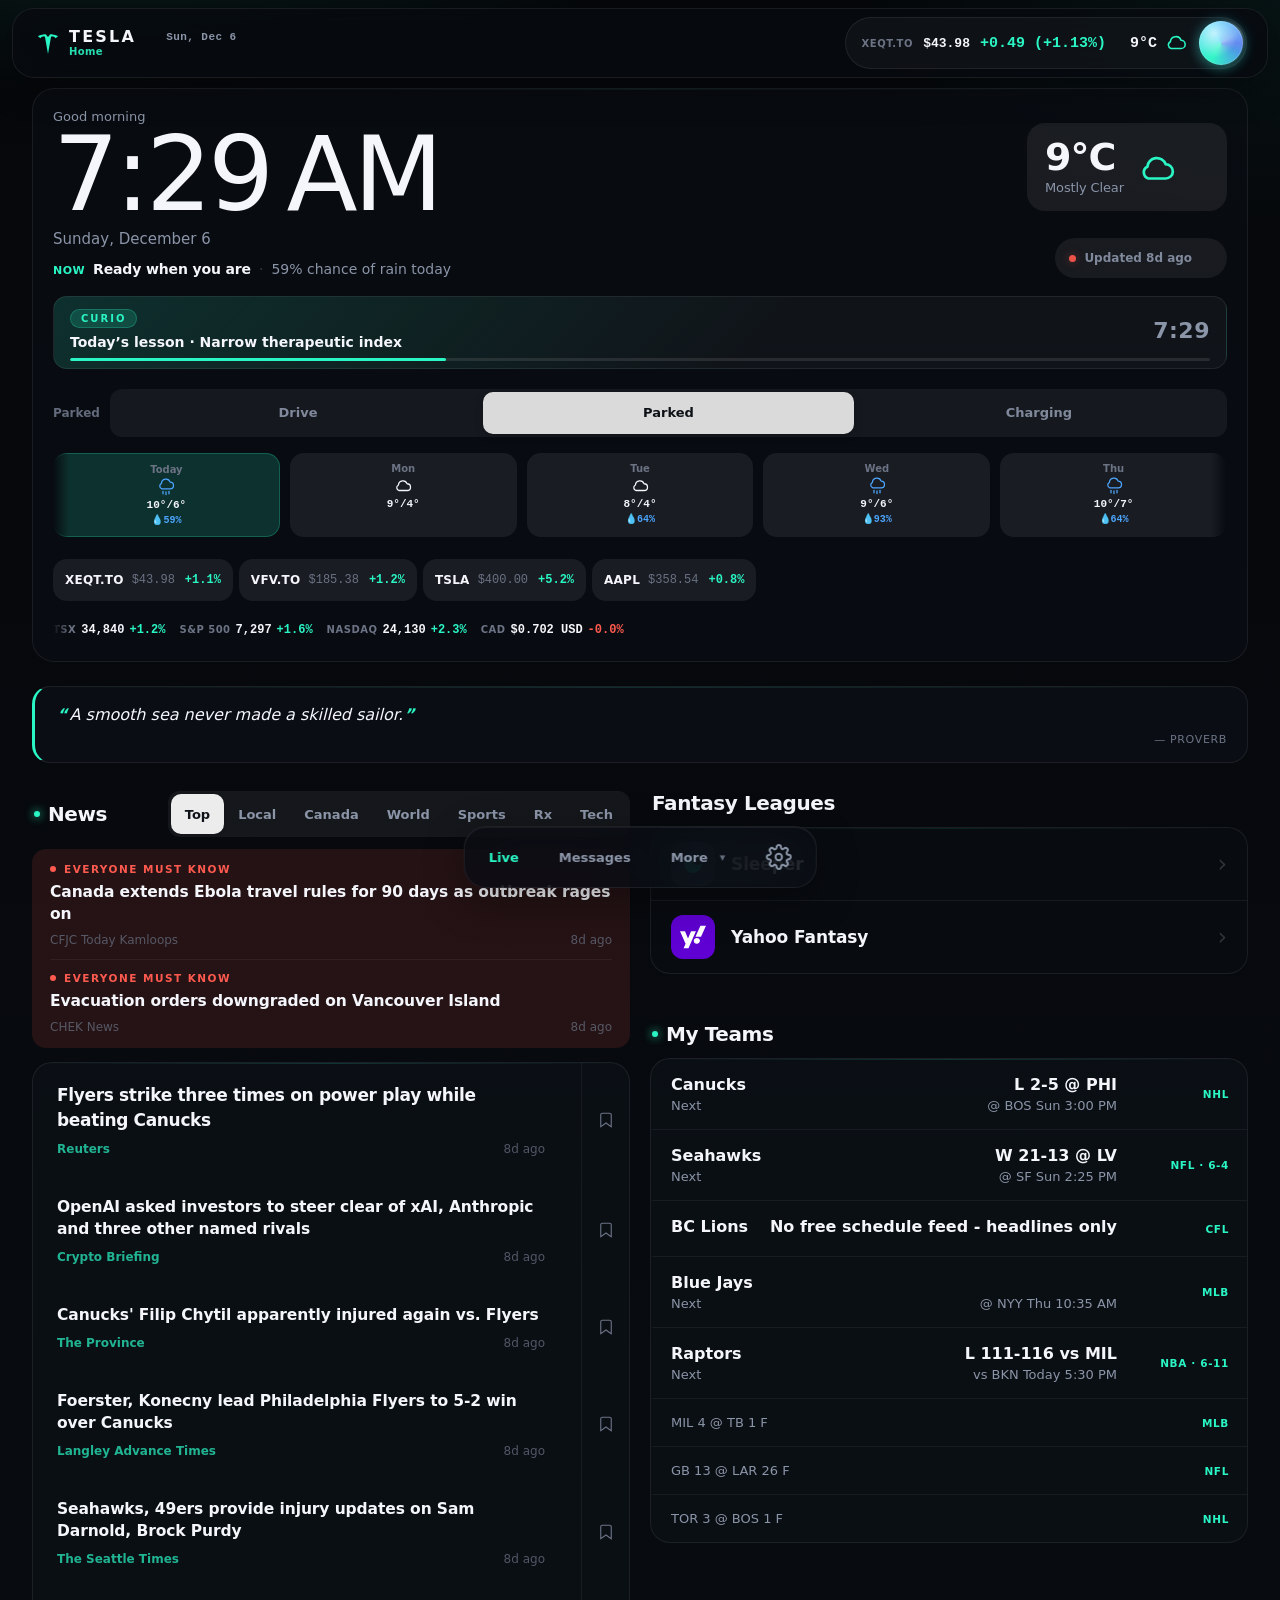
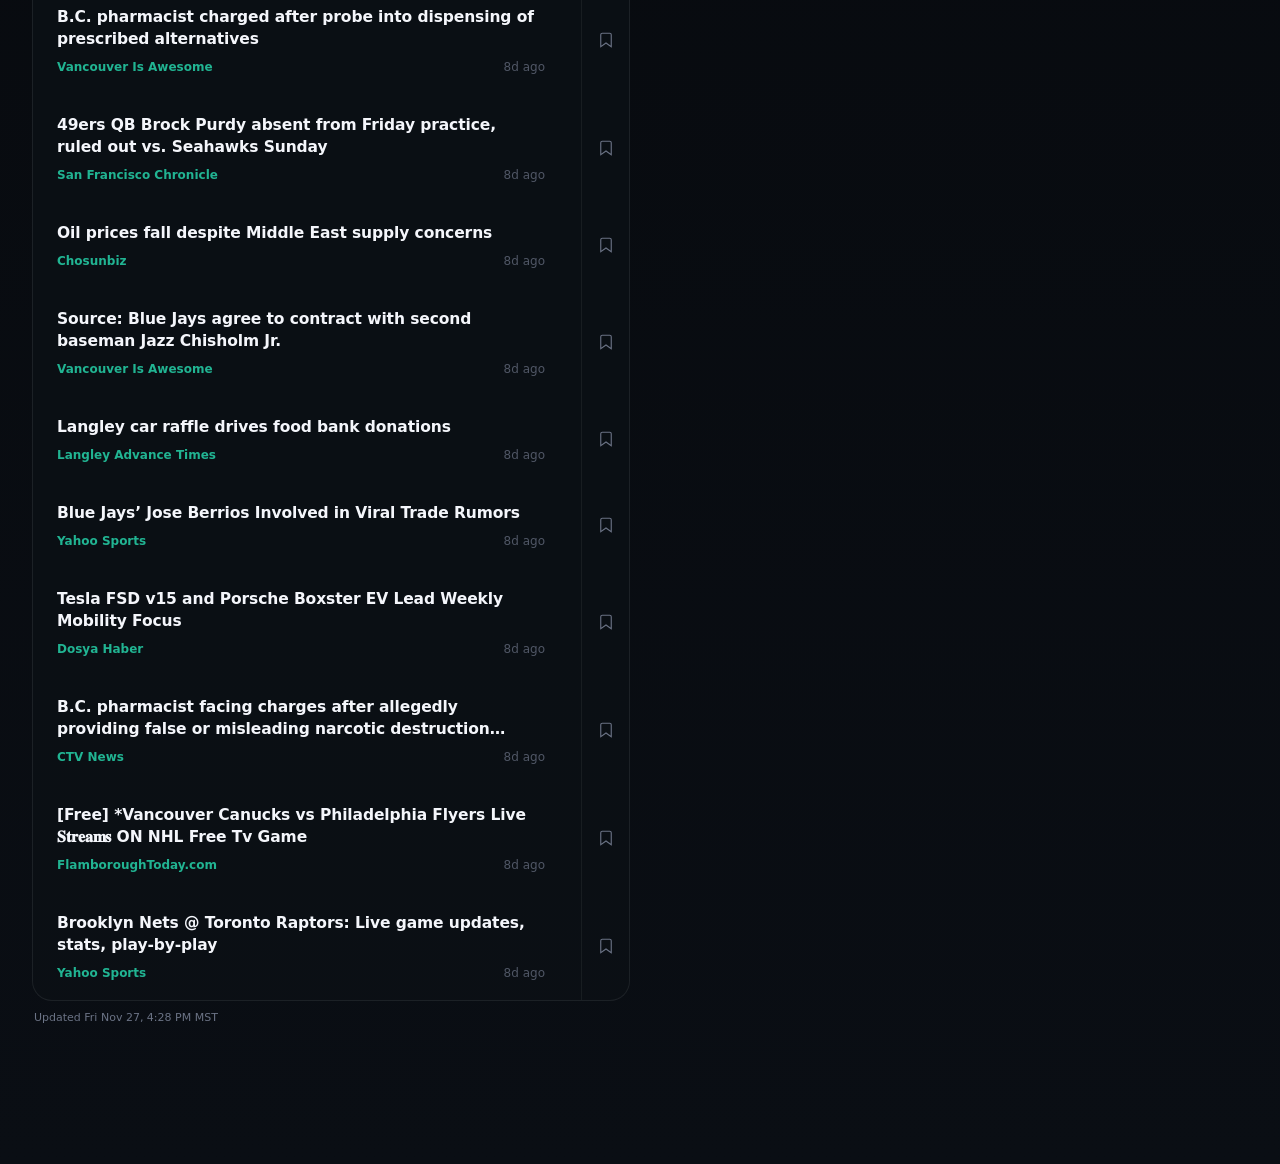
==== commit 0e8a020a: "chore: update embedded feed cache [skip ci]" ====
--- a/index.html
+++ b/index.html
@@ -5637,10 +5637,16 @@
       "status": "ok",
       "items": [
         {
-          "title": "Evacuation orders issued for two Vancouver Island communities as weather worsens",
-          "link": "https://news.google.com/rss/articles/[base64]?oc=5",
-          "pubDate": "2026-11-27T00:40:17+00:00",
-          "source": "Victoria Buzz"
+          "title": "Canada extends Ebola travel rules for 90 days as outbreak rages on",
+          "link": "https://news.google.com/rss/articles/[base64]?oc=5",
+          "pubDate": "2026-11-27T19:53:35+00:00",
+          "source": "CFJC Today Kamloops"
+        },
+        {
+          "title": "Evacuation orders downgraded on Vancouver Island",
+          "link": "https://news.google.com/rss/articles/CBMigwFBVV95cUxQdDNER2tkMnpZRE9CWlA1Ulh4V0ZzRE1XalZLMWU2WHFhZjJyZy1DUWZrMGhfRjdMOFRaVFZ5bzRMSEZfek8tSmczM0lodFFGV0l6c3FVdjdpcXBmXzVFbEZVcjF6TkpLZWRqQmRodWdXNDZ2X2VVNDZSZjhWNFZ2SXhIdw?oc=5",
+          "pubDate": "2026-11-27T20:31:55+00:00",
+          "source": "CHEK News"
         },
         {
           "title": "Nanaimo River Flooding Forces an Evacuation Order in Cedar as King Tides Collide With Storms",
@@ -5649,40 +5655,34 @@
           "source": "Nature World News"
         },
         {
-          "title": "Ebola cases reach 12,000 in Congo as second-largest outbreak on record grows",
-          "link": "https://news.google.com/rss/articles/CBMifEFVX3lxTE5Cdk1qbkU5dEpLRVNybXVHcU1LNGdGQngxRGwwUzk1WG9KWVUzRWROM04yUXhaZjViazBISWptSkg2SFNubG56TEFQYUZBY3A0NjFxWFowNUNDemMyNktFQmRWU0RRTmdyTkxfLUY1ZV83b2FTQ0NKdlVKQmM?oc=5",
-          "pubDate": "2026-11-26T15:22:26+00:00",
-          "source": "CBC"
+          "title": "Source: Blue Jays agree to contract with second baseman Jazz Chisholm Jr.",
+          "link": "https://www.vancouverisawesome.com/national-sports/source-blue-jays-agree-to-contract-with-second-baseman-jazz-chisholm-jr-13069422",
+          "pubDate": "2026-11-27T22:28:08+00:00",
+          "source": "Vancouver Is Awesome"
         },
         {
-          "title": "Online auction will benefit Langley spotted owl breeding program",
-          "link": "https://langleyadvancetimes.com/2026/11/27/online-auction-will-benefit-langley-spotted-owl-breeding-program/",
-          "pubDate": "2026-11-27T12:00:00+00:00",
-          "source": "Langley Advance Times"
+          "title": "Tesla FSD v15 and Porsche Boxster EV Lead Weekly Mobility Focus",
+          "link": "https://news.google.com/rss/articles/[base64]?oc=5",
+          "pubDate": "2026-11-27T21:41:22+00:00",
+          "source": "Dosya Haber"
         },
         {
-          "title": "Pierre Ferragu Says Tesla FSD Could Be At An 'Inflection Point,' Compares It To The iPhone Playbook — 'Give Us 2 More Quarters'",
-          "link": "https://news.google.com/rss/articles/[base64]?oc=5",
-          "pubDate": "2026-11-26T14:30:21+00:00",
-          "source": "Stocktwits"
+          "title": "OpenAI asked investors to steer clear of xAI, Anthropic and three other named rivals",
+          "link": "https://news.google.com/rss/articles/CBMie0FVX3lxTE1ZRTFlczVTaG93T1MteExmUXJFWU5FckJwY2MyUVkxZUZvNnVVZnNwSHk3aFRzejFoaVBxTUllN0V2akNkUkFJb25acHRaTUQ1THJqaF93NWFDaFR5YmkzNjcyMGllVkl6V3ZBeW03V214TGxrd2ozV3Ricw?oc=5",
+          "pubDate": "2026-11-27T23:17:11+00:00",
+          "source": "Crypto Briefing"
+        },
+        {
+          "title": "Oil prices fall despite Middle East supply concerns",
+          "link": "https://news.google.com/rss/articles/[base64]?oc=5",
+          "pubDate": "2026-11-27T22:35:00+00:00",
+          "source": "Chosunbiz"
         },
         {
           "title": "Ukraine's council of more than 360 arms makers courts Canadian auto parts plants hit by US tariffs. Their production lines could soon switch to drones",
           "link": "https://news.google.com/rss/articles/[base64]?oc=5",
-          "pubDate": "2026-11-27T12:08:47+00:00",
+          "pubDate": "2026-11-27T12:23:36+00:00",
           "source": "Euromaidan Press"
-        },
-        {
-          "title": "Activists enter third day of hunger strike outside Anthropic's San Francisco HQ over recursive AI self-improvement — protester threatens to go 40+ days and target OpenAI next",
-          "link": "https://news.google.com/rss/articles/[base64]?oc=5",
-          "pubDate": "2026-11-27T10:30:00+00:00",
-          "source": "Tom's Hardware"
-        },
-        {
-          "title": "Oil Prices Climb as Middle East Supply Threats Put Brent Near $97 and WTI Above $85 Ahead of OPEC+ Meeting",
-          "link": "https://news.google.com/rss/articles/[base64]?oc=5",
-          "pubDate": "2026-11-27T11:26:00+00:00",
-          "source": "EnergyNow"
         }
       ]
     }
@@ -5692,15 +5692,21 @@
       "status": "ok",
       "items": [
         {
-          "title": "Vancouver Canucks Gameday Preview #28: A Black Friday Battle With The Philadelphia Flyers",
-          "link": "https://news.google.com/rss/articles/[base64]?oc=5",
-          "pubDate": "2026-11-27T12:09:14+00:00",
-          "source": "The Hockey News"
+          "title": "[Free] *Vancouver Canucks vs Philadelphia Flyers Live 𝐒𝐭𝐫𝐞𝐚𝐦𝐬 ON NHL Free Tv Game",
+          "link": "https://news.google.com/rss/articles/CBMiggFBVV95cUxQbHd2STNOSjJoeUs5VFYyVHluaGN0aTJLSTdEdTR3S1Z5OWJZNjZ4MnNPSXdpRjNJYUJRcDQ0VlFEZ3hEeFcwQWhTVzhzRkU3SG95Z0pYZ1N1QkxlNklrTmJoTVRoamIzUnBtM3AxcEp6UnZWQkxMMUVRb0p1Vjg1Mm9B?oc=5",
+          "pubDate": "2026-11-27T20:04:36+00:00",
+          "source": "FlamboroughToday.com"
         },
         {
-          "title": "NFL injury tracker Week 12: Latest news, fantasy implications as Kenneth Walker III (groin) ruled out; Seahawks 'optimistic' about Sam Darnold (quad)",
-          "link": "https://news.google.com/rss/articles/[base64]?oc=5",
-          "pubDate": "2026-11-25T22:36:26+00:00",
+          "title": "Seahawks, 49ers provide injury updates on Sam Darnold, Brock Purdy",
+          "link": "https://news.google.com/rss/articles/[base64]?oc=5",
+          "pubDate": "2026-11-27T22:51:55+00:00",
+          "source": "The Seattle Times"
+        },
+        {
+          "title": "Blue Jays’ Jose Berrios Involved in Viral Trade Rumors",
+          "link": "https://news.google.com/rss/articles/CBMijAFBVV95cUxQeDktMlRXWGxmRmFFamstaUEtdU9oRDAwUFV2MkFIU1Y2bHZQWVoydlVXSFp2N0MtOVlnUEpkWk1DMldSc0dVQ2xwOS1MWVhUWFNPQW1CT19sNmdMZGl5QXVmRnJUVmJuY2xfQi1Dc0Y0UnJvb0hseUFrdTFWejZNUGRHMWhIcHFuZ1A1Xw?oc=5",
+          "pubDate": "2026-11-27T21:59:32+00:00",
           "source": "Yahoo Sports"
         },
         {
@@ -5710,34 +5716,28 @@
           "source": "KelownaNow"
         },
         {
-          "title": "Denver Nuggets @ Toronto Raptors: Live game updates, stats, play-by-play",
-          "link": "https://news.google.com/rss/articles/CBMie0FVX3lxTE5NR2tYbG4zWkx5WGExSnBFOHcwQnMtdlZ2UmNWYTJ4Nkh6cl90Qk1oamxLUmxWbDlNVHJGRk5XbUMxRDV5WDNLMGVrLUNKSWtWR1BVeHRobl8xMmJnUjJ5NUl2Vk5idlM0THVGUUpqS0VCdzNRMVFlcjV1QQ?oc=5",
-          "pubDate": "2026-11-27T11:37:48+00:00",
+          "title": "Brooklyn Nets @ Toronto Raptors: Live game updates, stats, play-by-play",
+          "link": "https://news.google.com/rss/articles/CBMiekFVX3lxTE5zVVkzcEFxUVcyWVNMQ0haRURmOVdRa1Eza0pla0ZqcmNKRFJJNHdIcEt5d3MtYXdMcWxoYTBuQlN6LWNxbTduQ0dtcjVlNmpnVHEwcXRIMDh4eUtoYnQwNzFXbDRudHE0bUY4UUlOMmZmQ2VNMkIxd3Rn?oc=5",
+          "pubDate": "2026-11-27T20:01:29+00:00",
           "source": "Yahoo Sports"
         },
         {
-          "title": "Blue Jays Lead Suzuki and Arozarena Chase as Mariners Target Relievers",
-          "link": "https://news.google.com/rss/articles/CBMiZEFVX3lxTE5ZdWJvUW1hcG5SWjRrd0NtSkpOQjNLcl94eTZHbDBNRmN4RUFUS1ExZmVKUW1pZTR2S3RXTVowY1NNMXluVkl4ZW5KTXNUNG05VHBDcWNNSUxtRUN5emVYOXR3WnY?oc=5",
-          "pubDate": "2026-11-27T10:40:02+00:00",
-          "source": "cwibc.co.id"
+          "title": "Vancouver Canucks Gameday Preview #28: A Black Friday Battle With The Philadelphia Flyers",
+          "link": "https://news.google.com/rss/articles/[base64]?oc=5",
+          "pubDate": "2026-11-27T12:09:14+00:00",
+          "source": "The Hockey News"
         },
         {
-          "title": "Vancouver Canucks at Philadelphia Flyers - Where to Watch, Stream Info, TV Channel, and Live Updates (November 27, 2026)",
-          "link": "https://news.google.com/rss/articles/[base64]?oc=5",
-          "pubDate": "2026-11-27T10:25:41+00:00",
-          "source": "Fubo"
+          "title": "Flyers strike three times on power play while beating Canucks",
+          "link": "https://news.google.com/rss/articles/[base64]?oc=5",
+          "pubDate": "2026-11-27T23:18:46+00:00",
+          "source": "Reuters"
         },
         {
-          "title": "Watch NHL Mini: Vancouver Canucks vs Detroit Red Wings",
-          "link": "https://news.google.com/rss/articles/CBMiiwFBVV95cUxOYTJvemhYSklZam5ZdTBUbHFOc0FyaTh3WE1iNi1nZ3hzS09sTTlENWVpWHVTRG9HSTRxbmxySl9pNERWTXZYWFFQckhucWJsbk1ZZFk3Vm01Zm5kR3BaRDYwTGpjQUtUTlA5RWhESzJqMU9RckQ5Y0hySUFBS19DMGR0a29VV1lmYndz?oc=5",
-          "pubDate": "2026-11-27T02:34:25+00:00",
-          "source": "Disney Plus"
-        },
-        {
-          "title": "Why the vibes are different for the Vancouver Canucks this season",
-          "link": "https://news.google.com/rss/articles/[base64]?oc=5",
-          "pubDate": "2026-11-26T22:00:00+00:00",
-          "source": "Daily Faceoff"
+          "title": "Canucks' Filip Chytil apparently injured again vs. Flyers",
+          "link": "https://news.google.com/rss/articles/[base64]?oc=5",
+          "pubDate": "2026-11-27T22:57:43+00:00",
+          "source": "The Province"
         }
       ]
     }
@@ -5747,21 +5747,21 @@
       "status": "ok",
       "items": [
         {
-          "title": "Moderna begins Phase 1 clinical trial of Ebola vaccine against strain behind DRC outbreak - ABC News",
-          "link": "https://news.google.com/rss/articles/[base64]?oc=5",
-          "pubDate": "2026-11-25T19:57:39+00:00",
-          "source": "ABC News - Breaking News, Latest News and Videos"
+          "title": "B.C. pharmacist facing charges after allegedly providing false or misleading narcotic destruction records: RCMP",
+          "link": "https://news.google.com/rss/articles/[base64]?oc=5",
+          "pubDate": "2026-11-27T21:12:41+00:00",
+          "source": "CTV News"
         }
       ]
     }
   },
   "newsfeed": {
-    "generated": "2026-11-27T12:25:00+00:00",
-    "generated_local": "Fri Nov 27, 5:25 AM MST",
+    "generated": "2026-11-27T23:28:22+00:00",
+    "generated_local": "Fri Nov 27, 4:28 PM MST",
     "scores": [
       {
         "league": "NHL",
-        "text": "VAN @ PHI 1:00 PM",
+        "text": "VAN 2 @ PHI 5 F",
         "url": "https://www.nhl.com/gamecenter/van-vs-phi/2026/11/27/2026020405",
         "fav": true
       },
@@ -5791,7 +5791,7 @@
       },
       {
         "league": "NHL",
-        "text": "TOR @ BOS 11:00 AM",
+        "text": "TOR 3 @ BOS 1 F",
         "url": "https://www.nhl.com/gamecenter/tor-vs-bos/2026/11/27/2026020400",
         "fav": false
       }
@@ -5800,8 +5800,8 @@
       {
         "league": "NHL",
         "team": "Canucks",
-        "last": "L 1-5 @ DET",
-        "next": "@ PHI Today 1:00 PM"
+        "last": "L 2-5 @ PHI",
+        "next": "@ BOS Sun 3:00 PM"
       },
       {
         "league": "NFL",
@@ -5834,19 +5834,36 @@
     "layout": "v2",
     "must_know": [
       {
-        "title": "Evacuation orders issued for two Vancouver Island communities as weather worsens",
-        "source": "Victoria Buzz",
-        "url": "https://news.google.com/rss/articles/[base64]?oc=5",
-        "ts": "2026-11-27T00:40:17+00:00",
+        "title": "Canada extends Ebola travel rules for 90 days as outbreak rages on",
+        "source": "CFJC Today Kamloops",
+        "url": "https://news.google.com/rss/articles/[base64]?oc=5",
+        "ts": "2026-11-27T19:53:35+00:00",
+        "category": "Pharmacy",
+        "section": "Health",
+        "feed": "GN BC Health",
+        "score": 9.98,
+        "hits": [
+          "outbreak",
+          "ebola"
+        ],
+        "sources": 10,
+        "severity": 2,
+        "reason": "multi-source + severity"
+      },
+      {
+        "title": "Evacuation orders downgraded on Vancouver Island",
+        "source": "CHEK News",
+        "url": "https://news.google.com/rss/articles/CBMigwFBVV95cUxQdDNER2tkMnpZRE9CWlA1Ulh4V0ZzRE1XalZLMWU2WHFhZjJyZy1DUWZrMGhfRjdMOFRaVFZ5bzRMSEZfek8tSmczM0lodFFGV0l6c3FVdjdpcXBmXzVFbEZVcjF6TkpLZWRqQmRodWdXNDZ2X2VVNDZSZjhWNFZ2SXhIdw?oc=5",
+        "ts": "2026-11-27T20:31:55+00:00",
         "category": "BC",
         "section": "Local",
         "feed": "GN BC Hazards",
-        "score": 8.54,
+        "score": 9.57,
         "hits": [
           "vancouver",
           "evacuation"
         ],
-        "sources": 7,
+        "sources": 4,
         "severity": 5,
         "reason": "multi-source + severity"
       },
@@ -5858,78 +5875,106 @@
         "category": "BC",
         "section": "Local",
         "feed": "GN BC Hazards",
-        "score": 7.51,
+        "score": 6.29,
         "hits": [
           "evacuation"
         ],
-        "sources": 5,
+        "sources": 1,
         "severity": 7,
-        "reason": "multi-source + severity"
-      },
-      {
-        "title": "Ebola cases reach 12,000 in Congo as second-largest outbreak on record grows",
-        "source": "CBC",
-        "url": "https://news.google.com/rss/articles/CBMifEFVX3lxTE5Cdk1qbkU5dEpLRVNybXVHcU1LNGdGQngxRGwwUzk1WG9KWVUzRWROM04yUXhaZjViazBISWptSkg2SFNubG56TEFQYUZBY3A0NjFxWFowNUNDemMyNktFQmRWU0RRTmdyTkxfLUY1ZV83b2FTQ0NKdlVKQmM?oc=5",
-        "ts": "2026-11-26T15:22:26+00:00",
-        "category": "Pharmacy",
-        "section": "Health",
-        "feed": "GN BC Health",
-        "score": 9.28,
-        "hits": [
-          "outbreak",
-          "ebola"
-        ],
-        "sources": 5,
-        "severity": 5,
-        "reason": "multi-source + severity"
+        "reason": "alert + severity"
       }
     ],
     "fantasy_items": [],
     "fantasy_refreshed": "2026-10-06T01:25:07+00:00",
     "items": [
       {
-        "title": "Vancouver Canucks Gameday Preview #28: A Black Friday Battle With The Philadelphia Flyers",
-        "source": "The Hockey News",
-        "url": "https://news.google.com/rss/articles/[base64]?oc=5",
-        "ts": "2026-11-27T12:09:14+00:00",
+        "title": "[Free] *Vancouver Canucks vs Philadelphia Flyers Live 𝐒𝐭𝐫𝐞𝐚𝐦𝐬 ON NHL Free Tv Game",
+        "source": "FlamboroughToday.com",
+        "url": "https://news.google.com/rss/articles/CBMiggFBVV95cUxQbHd2STNOSjJoeUs5VFYyVHluaGN0aTJLSTdEdTR3S1Z5OWJZNjZ4MnNPSXdpRjNJYUJRcDQ0VlFEZ3hEeFcwQWhTVzhzRkU3SG95Z0pYZ1N1QkxlNklrTmJoTVRoamIzUnBtM3AxcEp6UnZWQkxMMUVRb0p1Vjg1Mm9B?oc=5",
+        "ts": "2026-11-27T20:04:36+00:00",
         "category": "Hockey",
         "section": "Teams",
         "feed": "GN Canucks",
-        "score": 14.46,
+        "score": 14.51,
         "hits": [
           "canucks",
           "vancouver canucks",
-          "vancouver"
+          "vancouver",
+          "nhl"
         ]
       },
       {
-        "title": "NFL injury tracker Week 12: Latest news, fantasy implications as Kenneth Walker III (groin) ruled out; Seahawks 'optimistic' about Sam Darnold (quad)",
-        "source": "Yahoo Sports",
-        "url": "https://news.google.com/rss/articles/[base64]?oc=5",
-        "ts": "2026-11-25T22:36:26+00:00",
+        "title": "Seahawks, 49ers provide injury updates on Sam Darnold, Brock Purdy",
+        "source": "The Seattle Times",
+        "url": "https://news.google.com/rss/articles/[base64]?oc=5",
+        "ts": "2026-11-27T22:51:55+00:00",
         "category": "Football",
         "section": "Teams",
         "feed": "GN Seahawks",
-        "score": 12.93,
+        "score": 13.41,
         "hits": [
           "injury",
           "seahawks",
-          "sam darnold",
-          "ruled out",
-          "nfl"
+          "sam darnold"
         ]
       },
       {
-        "title": "Online auction will benefit Langley spotted owl breeding program",
-        "source": "Langley Advance Times",
-        "url": "https://langleyadvancetimes.com/2026/11/27/online-auction-will-benefit-langley-spotted-owl-breeding-program/",
-        "ts": "2026-11-27T12:00:00+00:00",
+        "title": "Source: Blue Jays agree to contract with second baseman Jazz Chisholm Jr.",
+        "source": "Vancouver Is Awesome",
+        "url": "https://www.vancouverisawesome.com/national-sports/source-blue-jays-agree-to-contract-with-second-baseman-jazz-chisholm-jr-13069422",
+        "ts": "2026-11-27T22:28:08+00:00",
         "category": "Local",
         "section": "Local",
-        "feed": "Langley Advance Times",
-        "score": 12.44,
+        "feed": "Vancouver Is Awesome",
+        "score": 13.35,
         "hits": [
-          "langley"
+          "blue jays",
+          "jays"
+        ]
+      },
+      {
+        "title": "Blue Jays’ Jose Berrios Involved in Viral Trade Rumors",
+        "source": "Yahoo Sports",
+        "url": "https://news.google.com/rss/articles/CBMijAFBVV95cUxQeDktMlRXWGxmRmFFamstaUEtdU9oRDAwUFV2MkFIU1Y2bHZQWVoydlVXSFp2N0MtOVlnUEpkWk1DMldSc0dVQ2xwOS1MWVhUWFNPQW1CT19sNmdMZGl5QXVmRnJUVmJuY2xfQi1Dc0Y0UnJvb0hseUFrdTFWejZNUGRHMWhIcHFuZ1A1Xw?oc=5",
+        "ts": "2026-11-27T21:59:32+00:00",
+        "category": "MLB",
+        "section": "Teams",
+        "feed": "GN Blue Jays",
+        "score": 12.28,
+        "hits": [
+          "trade",
+          "blue jays",
+          "jays"
+        ]
+      },
+      {
+        "title": "Tesla FSD v15 and Porsche Boxster EV Lead Weekly Mobility Focus",
+        "source": "Dosya Haber",
+        "url": "https://news.google.com/rss/articles/[base64]?oc=5",
+        "ts": "2026-11-27T21:41:22+00:00",
+        "category": "Tesla/EV",
+        "section": "Tech",
+        "feed": "GN Tesla",
+        "score": 12.23,
+        "hits": [
+          "tesla",
+          "fsd",
+          "ev"
+        ]
+      },
+      {
+        "title": "OpenAI asked investors to steer clear of xAI, Anthropic and three other named rivals",
+        "source": "Crypto Briefing",
+        "url": "https://news.google.com/rss/articles/CBMie0FVX3lxTE1ZRTFlczVTaG93T1MteExmUXJFWU5FckJwY2MyUVkxZUZvNnVVZnNwSHk3aFRzejFoaVBxTUllN0V2akNkUkFJb25acHRaTUQ1THJqaF93NWFDaFR5YmkzNjcyMGllVkl6V3ZBeW03V214TGxrd2ozV3Ricw?oc=5",
+        "ts": "2026-11-27T23:17:11+00:00",
+        "category": "AI",
+        "section": "Tech",
+        "feed": "GN AI",
+        "score": 11.47,
+        "hits": [
+          "openai",
+          "anthropic",
+          "xai"
         ]
       },
       {
@@ -5940,7 +5985,7 @@
         "category": "CFL",
         "section": "Teams",
         "feed": "GN BC Lions",
-        "score": 11.95,
+        "score": 11.27,
         "hits": [
           "vancouver",
           "bc lions",
@@ -5949,57 +5994,56 @@
         ]
       },
       {
-        "title": "Pierre Ferragu Says Tesla FSD Could Be At An 'Inflection Point,' Compares It To The iPhone Playbook — 'Give Us 2 More Quarters'",
-        "source": "Stocktwits",
-        "url": "https://news.google.com/rss/articles/[base64]?oc=5",
-        "ts": "2026-11-26T14:30:21+00:00",
-        "category": "Tesla/EV",
-        "section": "Tech",
-        "feed": "GN Tesla",
-        "score": 11.72,
-        "hits": [
-          "tesla",
-          "fsd",
-          "iphone"
-        ]
-      },
-      {
-        "title": "Denver Nuggets @ Toronto Raptors: Live game updates, stats, play-by-play",
+        "title": "Brooklyn Nets @ Toronto Raptors: Live game updates, stats, play-by-play",
         "source": "Yahoo Sports",
-        "url": "https://news.google.com/rss/articles/CBMie0FVX3lxTE5NR2tYbG4zWkx5WGExSnBFOHcwQnMtdlZ2UmNWYTJ4Nkh6cl90Qk1oamxLUmxWbDlNVHJGRk5XbUMxRDV5WDNLMGVrLUNKSWtWR1BVeHRobl8xMmJnUjJ5NUl2Vk5idlM0THVGUUpqS0VCdzNRMVFlcjV1QQ?oc=5",
-        "ts": "2026-11-27T11:37:48+00:00",
+        "url": "https://news.google.com/rss/articles/CBMiekFVX3lxTE5zVVkzcEFxUVcyWVNMQ0haRURmOVdRa1Eza0pla0ZqcmNKRFJJNHdIcEt5d3MtYXdMcWxoYTBuQlN6LWNxbTduQ0dtcjVlNmpnVHEwcXRIMDh4eUtoYnQwNzFXbDRudHE0bUY4UUlOMmZmQ2VNMkIxd3Rn?oc=5",
+        "ts": "2026-11-27T20:01:29+00:00",
         "category": "NBA",
         "section": "Teams",
         "feed": "GN Raptors",
-        "score": 11.38,
+        "score": 11.0,
         "hits": [
           "raptors",
           "toronto raptors"
         ]
       },
       {
-        "title": "Blue Jays Lead Suzuki and Arozarena Chase as Mariners Target Relievers",
-        "source": "cwibc.co.id",
-        "url": "https://news.google.com/rss/articles/CBMiZEFVX3lxTE5ZdWJvUW1hcG5SWjRrd0NtSkpOQjNLcl94eTZHbDBNRmN4RUFUS1ExZmVKUW1pZTR2S3RXTVowY1NNMXluVkl4ZW5KTXNUNG05VHBDcWNNSUxtRUN5emVYOXR3WnY?oc=5",
-        "ts": "2026-11-27T10:40:02+00:00",
-        "category": "MLB",
-        "section": "Teams",
-        "feed": "GN Blue Jays",
-        "score": 11.24,
+        "title": "Oil prices fall despite Middle East supply concerns",
+        "source": "Chosunbiz",
+        "url": "https://news.google.com/rss/articles/[base64]?oc=5",
+        "ts": "2026-11-27T22:35:00+00:00",
+        "category": "World",
+        "section": "World",
+        "feed": "GN Geopolitics",
+        "score": 9.87,
         "hits": [
-          "blue jays",
-          "jays"
+          "middle east",
+          "oil prices"
+        ]
+      },
+      {
+        "title": "B.C. pharmacist facing charges after allegedly providing false or misleading narcotic destruction records: RCMP",
+        "source": "CTV News",
+        "url": "https://news.google.com/rss/articles/[base64]?oc=5",
+        "ts": "2026-11-27T21:12:41+00:00",
+        "category": "Pharmacy",
+        "section": "Health",
+        "feed": "GN Pharmacy",
+        "score": 9.67,
+        "hits": [
+          "pharmacist",
+          "b.c."
         ]
       },
       {
         "title": "Ukraine's council of more than 360 arms makers courts Canadian auto parts plants hit by US tariffs. Their production lines could soon switch to drones",
         "source": "Euromaidan Press",
         "url": "https://news.google.com/rss/articles/[base64]?oc=5",
-        "ts": "2026-11-27T12:08:47+00:00",
+        "ts": "2026-11-27T12:23:36+00:00",
         "category": "Money/Policy",
         "section": "National",
         "feed": "GN Tariffs & Trade",
-        "score": 10.96,
+        "score": 9.61,
         "hits": [
           "tariffs",
           "ukraine",
@@ -6007,87 +6051,42 @@
         ]
       },
       {
-        "title": "Activists enter third day of hunger strike outside Anthropic's San Francisco HQ over recursive AI self-improvement — protester threatens to go 40+ days and target OpenAI next",
-        "source": "Tom's Hardware",
-        "url": "https://news.google.com/rss/articles/[base64]?oc=5",
-        "ts": "2026-11-27T10:30:00+00:00",
-        "category": "AI",
-        "section": "Tech",
-        "feed": "GN AI",
-        "score": 10.72,
+        "title": "WorkSafeBC probes BC Ferries worker injury at Tsawwassen terminal",
+        "source": "Canadian Occupational Safety",
+        "url": "https://news.google.com/rss/articles/[base64]?oc=5",
+        "ts": "2026-11-27T16:39:29+00:00",
+        "category": "BC",
+        "section": "Local",
+        "feed": "GN BC Hazards",
+        "score": 9.58,
         "hits": [
-          "openai",
-          "anthropic",
-          "strike"
+          "injury",
+          "bc ferries"
         ]
       },
       {
-        "title": "Oil Prices Climb as Middle East Supply Threats Put Brent Near $97 and WTI Above $85 Ahead of OPEC+ Meeting",
-        "source": "EnergyNow",
-        "url": "https://news.google.com/rss/articles/[base64]?oc=5",
-        "ts": "2026-11-27T11:26:00+00:00",
-        "category": "World",
-        "section": "World",
-        "feed": "GN Geopolitics",
-        "score": 9.85,
+        "title": "Poilievre heading to Washington next week in push for tariff-free trade with U.S.",
+        "source": "CBC Politics",
+        "url": "https://www.cbc.ca/news/politics/poilievre-washington-trip-9.7439098?cmp=rss",
+        "ts": "2026-11-27T18:39:26+00:00",
+        "category": "National",
+        "section": "National",
+        "feed": "CBC Politics",
+        "score": 8.82,
         "hits": [
-          "middle east",
-          "oil prices"
+          "trade",
+          "tariff"
         ]
       },
       {
-        "title": "Eby absent as B.C. NDP sworn in as Official Opposition",
-        "source": "CBC",
-        "url": "https://news.google.com/rss/articles/CBMiWkFVX3lxTE8xa2RXcnJkajQ4TnYyQ0RSaDM4aWJkcXo2MkhYVUZ2bmFhU1Qyc3QzYkh3Z2ZXa3pJeTVsY1BFanFWUWxsZU52U3AzRkNSdkd4MUtNcnZpc1Z4Zw?oc=5",
-        "ts": "2026-11-27T03:38:10+00:00",
-        "category": "BC",
-        "section": "Local",
-        "feed": "GN BC Election",
-        "score": 9.35,
-        "hits": [
-          "b.c.",
-          "eby"
-        ]
-      },
-      {
-        "title": "Moderna begins Phase 1 clinical trial of Ebola vaccine against strain behind DRC outbreak - ABC News",
-        "source": "ABC News - Breaking News, Latest News and Videos",
-        "url": "https://news.google.com/rss/articles/[base64]?oc=5",
-        "ts": "2026-11-25T19:57:39+00:00",
-        "category": "Pharmacy",
-        "section": "Health",
-        "feed": "GN BC Health",
-        "score": 9.34,
-        "hits": [
-          "vaccine",
-          "outbreak",
-          "ebola"
-        ]
-      },
-      {
-        "title": "Kyiv residents react after at least seven people injured in Russian strike on Ukraine capital",
-        "source": "Globe and Mail",
-        "url": "https://www.theglobeandmail.com/canada/video-kyiv-residents-react-after-at-least-seven-people-injured-in-russian/",
-        "ts": "2026-11-26T13:08:00+00:00",
-        "category": "National",
-        "section": "National",
-        "feed": "Globe and Mail Canada",
-        "score": 9.13,
-        "hits": [
-          "injured",
-          "strike",
-          "ukraine"
-        ]
-      },
-      {
-        "title": "Vancouver Canucks at Philadelphia Flyers - Where to Watch, Stream Info, TV Channel, and Live Updates (November 27, 2026)",
-        "source": "Fubo",
-        "url": "https://news.google.com/rss/articles/[base64]?oc=5",
-        "ts": "2026-11-27T10:25:41+00:00",
+        "title": "Vancouver Canucks Gameday Preview #28: A Black Friday Battle With The Philadelphia Flyers",
+        "source": "The Hockey News",
+        "url": "https://news.google.com/rss/articles/[base64]?oc=5",
+        "ts": "2026-11-27T12:09:14+00:00",
         "category": "Hockey",
         "section": "Teams",
         "feed": "GN Canucks",
-        "score": 14.21,
+        "score": 13.09,
         "hits": [
           "canucks",
           "vancouver canucks",
@@ -6095,92 +6094,85 @@
         ]
       },
       {
-        "title": "Watch NHL Mini: Vancouver Canucks vs Detroit Red Wings",
-        "source": "Disney Plus",
-        "url": "https://news.google.com/rss/articles/CBMiiwFBVV95cUxOYTJvemhYSklZam5ZdTBUbHFOc0FyaTh3WE1iNi1nZ3hzS09sTTlENWVpWHVTRG9HSTRxbmxySl9pNERWTXZYWFFQckhucWJsbk1ZZFk3Vm01Zm5kR3BaRDYwTGpjQUtUTlA5RWhESzJqMU9RckQ5Y0hySUFBS19DMGR0a29VV1lmYndz?oc=5",
-        "ts": "2026-11-27T02:34:25+00:00",
+        "title": "Foerster, Konecny lead Philadelphia Flyers to 5-2 win over Canucks",
+        "source": "Langley Advance Times",
+        "url": "https://langleyadvancetimes.com/2026/11/27/foerster-konecny-lead-philadelphia-flyers-to-5-2-win-over-canucks/",
+        "ts": "2026-11-27T22:55:11+00:00",
+        "category": "Local",
+        "section": "Local",
+        "feed": "Langley Advance Times",
+        "score": 12.42,
+        "hits": [
+          "canucks"
+        ]
+      },
+      {
+        "title": "Langley car raffle drives food bank donations",
+        "source": "Langley Advance Times",
+        "url": "https://langleyadvancetimes.com/2026/11/27/langley-car-raffle-drives-food-bank-donations/",
+        "ts": "2026-11-27T22:00:00+00:00",
+        "category": "Local",
+        "section": "Local",
+        "feed": "Langley Advance Times",
+        "score": 12.28,
+        "hits": [
+          "langley"
+        ]
+      },
+      {
+        "title": "Flyers strike three times on power play while beating Canucks",
+        "source": "Reuters",
+        "url": "https://news.google.com/rss/articles/[base64]?oc=5",
+        "ts": "2026-11-27T23:18:46+00:00",
         "category": "Hockey",
         "section": "Teams",
         "feed": "GN Canucks",
-        "score": 13.74,
+        "score": 11.98,
         "hits": [
           "canucks",
-          "vancouver canucks",
-          "vancouver",
-          "nhl"
+          "strike"
         ]
       },
       {
-        "title": "Why the vibes are different for the Vancouver Canucks this season",
-        "source": "Daily Faceoff",
-        "url": "https://news.google.com/rss/articles/[base64]?oc=5",
-        "ts": "2026-11-26T22:00:00+00:00",
+        "title": "Canucks' Filip Chytil apparently injured again vs. Flyers",
+        "source": "The Province",
+        "url": "https://news.google.com/rss/articles/[base64]?oc=5",
+        "ts": "2026-11-27T22:57:43+00:00",
         "category": "Hockey",
         "section": "Teams",
         "feed": "GN Canucks",
-        "score": 12.8,
+        "score": 11.92,
         "hits": [
           "canucks",
-          "vancouver canucks",
-          "vancouver"
+          "injured"
         ]
       },
       {
-        "title": "Langley Bypass to partially close during SkyTrain construction",
-        "source": "Langley Advance Times",
-        "url": "https://news.google.com/rss/articles/[base64]?oc=5",
-        "ts": "2026-11-26T17:33:22+00:00",
+        "title": "B.C. pharmacist charged after probe into dispensing of prescribed alternatives",
+        "source": "Vancouver Is Awesome",
+        "url": "https://www.vancouverisawesome.com/bc-news/bc-pharmacist-charged-after-probe-into-dispensing-of-prescribed-alternatives-13069950",
+        "ts": "2026-11-27T22:48:05+00:00",
         "category": "Local",
         "section": "Local",
-        "feed": "GN TransLink",
-        "score": 12.43,
+        "feed": "Vancouver Is Awesome",
+        "score": 11.9,
         "hits": [
-          "langley",
-          "skytrain"
+          "pharmacist",
+          "b.c."
         ]
       },
       {
-        "title": "Seahawks Reveal Sam Darnold Injury 'Plan' Ahead Of 49ers Showdown",
-        "source": "Yahoo Sports",
-        "url": "https://news.google.com/rss/articles/CBMikAFBVV95cUxNT21vdE5HRkF5MmI4c1VYNDdEZkNYTmtCSGFTa1RWdVdxWHpFelAzdzBSd2lvaEVlbkNIOWd6SkkxYVhXSHFpUWRWQzN3QWNaQ0NaaHA1ckprZU9wejNxRFlLOVZCaWZRakxJbHBFeXhxUHR1V2piSlVRNk96eXdDZDM0WDc5YmZmUnJFOFUtem8?oc=5",
-        "ts": "2026-11-27T00:21:00+00:00",
+        "title": "49ers QB Brock Purdy absent from Friday practice, ruled out vs. Seahawks Sunday",
+        "source": "San Francisco Chronicle",
+        "url": "https://news.google.com/rss/articles/[base64]?oc=5",
+        "ts": "2026-11-27T22:44:56+00:00",
         "category": "Football",
         "section": "Teams",
         "feed": "GN Seahawks",
-        "score": 12.01,
-        "hits": [
-          "injury",
-          "seahawks",
-          "sam darnold"
-        ]
-      },
-      {
-        "title": "B.C. owl injured in crow attack released in Surrey park after rehab",
-        "source": "Langley Advance Times",
-        "url": "https://langleyadvancetimes.com/2026/11/26/b-c-owl-injured-in-crow-attack-released-in-surrey-park-after-rehab/",
-        "ts": "2026-11-26T23:00:00+00:00",
-        "category": "Local",
-        "section": "Local",
-        "feed": "Langley Advance Times",
         "score": 11.89,
         "hits": [
-          "injured",
-          "b.c.",
-          "surrey"
-        ]
-      },
-      {
-        "title": "Why the Seahawks are turning back to quarterback Sam Darnold vs. the 49ers",
-        "source": "ESPN",
-        "url": "https://news.google.com/rss/articles/[base64]?oc=5",
-        "ts": "2026-11-27T11:00:00+00:00",
-        "category": "Football",
-        "section": "Teams",
-        "feed": "GN Seahawks",
-        "score": 11.79,
-        "hits": [
           "seahawks",
-          "sam darnold"
+          "ruled out"
         ]
       }
     ],
@@ -6189,21 +6181,21 @@
       "Global News BC": "ok (10)",
       "Vancouver Is Awesome": "ok (20)",
       "Langley Advance Times": "ok (10)",
-      "GN Langley": "ok (3)",
-      "GN BC Hazards": "ok (56)",
+      "GN Langley": "ok (4)",
+      "GN BC Hazards": "ok (54)",
       "CBC Canada": "ok (20)",
       "CBC Politics": "ok (20)",
       "Globe and Mail Canada": "ok (100)",
       "CBC Business": "ok (20)",
       "Bank of Canada": "ok (10)",
-      "GN Rates & Housing": "ok (100)",
-      "GN Tariffs & Trade": "ok (77)",
-      "GN Canada Post & Transport": "ok (13)",
-      "BBC World": "ok (35)",
+      "GN Rates & Housing": "ok (98)",
+      "GN Tariffs & Trade": "ok (75)",
+      "GN Canada Post & Transport": "ok (30)",
+      "BBC World": "ok (22)",
       "CBC World": "ok (20)",
       "GN Geopolitics": "ok (100)",
-      "GN Pharmacy": "HTTP Error 429: Too Many Requests",
-      "GN BC Health": "ok (53)",
+      "GN Pharmacy": "ok (45)",
+      "GN BC Health": "ok (28)",
       "GN Health Policy": "ok (1)",
       "GN Canucks": "ok (100)",
       "ESPN NHL": "no element found: line 1, column 0",
@@ -6213,15 +6205,15 @@
       "GN Blue Jays": "ok (100)",
       "GN Raptors": "ok (100)",
       "Electrek Tesla": "ok (150)",
-      "GN Tesla": "ok (83)",
+      "GN Tesla": "ok (57)",
       "The Verge AI": "ok (10)",
       "GN AI": "ok (100)",
-      "GN Local Safety": "HTTP Error 429: Too Many Requests",
-      "GN TransLink": "ok (22)",
+      "GN Local Safety": "ok (23)",
+      "GN TransLink": "ok (19)",
       "GN BC Election": "ok (100)",
-      "GN Cost of Living": "ok (20)",
+      "GN Cost of Living": "ok (43)",
       "GN Apple": "ok (100)",
-      "GN AI Health": "ok (1)",
+      "GN AI Health": "ok (2)",
       "fantasy": "no roster on this runner: carried over 0 items from previous feed",
       "NHL scores": "ok",
       "NFL scores": "ok",
@@ -6239,7 +6231,7 @@
           {
             "meta": {
               "symbol": "XEQT.TO",
-              "regularMarketPrice": 43.845,
+              "regularMarketPrice": 43.98,
               "chartPreviousClose": 43.49
             }
           }
@@ -6252,7 +6244,7 @@
           {
             "meta": {
               "symbol": "VFV.TO",
-              "regularMarketPrice": 184.19,
+              "regularMarketPrice": 185.38,
               "chartPreviousClose": 183.2
             }
           }
@@ -6265,7 +6257,7 @@
           {
             "meta": {
               "symbol": "AAPL",
-              "regularMarketPrice": 357.77,
+              "regularMarketPrice": 358.54,
               "chartPreviousClose": 355.58
             }
           }
@@ -6278,7 +6270,7 @@
           {
             "meta": {
               "symbol": "TSLA",
-              "regularMarketPrice": 398.16,
+              "regularMarketPrice": 400.0,
               "chartPreviousClose": 380.14
             }
           }
@@ -6291,7 +6283,7 @@
           {
             "meta": {
               "symbol": "MSFT",
-              "regularMarketPrice": 491.64,
+              "regularMarketPrice": 492.85,
               "chartPreviousClose": 489.93
             }
           }
@@ -6304,7 +6296,7 @@
           {
             "meta": {
               "symbol": "NVDA",
-              "regularMarketPrice": 149.44,
+              "regularMarketPrice": 150.49,
               "chartPreviousClose": 149.3
             }
           }
@@ -6317,7 +6309,7 @@
           {
             "meta": {
               "symbol": "AMZN",
-              "regularMarketPrice": 253.3,
+              "regularMarketPrice": 254.12,
               "chartPreviousClose": 244.43
             }
           }
@@ -6330,7 +6322,7 @@
           {
             "meta": {
               "symbol": "GOOGL",
-              "regularMarketPrice": 273.795,
+              "regularMarketPrice": 274.96,
               "chartPreviousClose": 273.1
             }
           }
@@ -6343,7 +6335,7 @@
           {
             "meta": {
               "symbol": "XGRO.TO",
-              "regularMarketPrice": 37.49,
+              "regularMarketPrice": 37.61,
               "chartPreviousClose": 37.32
             }
           }
@@ -6356,7 +6348,7 @@
           {
             "meta": {
               "symbol": "VGRO.TO",
-              "regularMarketPrice": 46.15,
+              "regularMarketPrice": 46.3,
               "chartPreviousClose": 45.89
             }
           }
@@ -6369,7 +6361,7 @@
           {
             "meta": {
               "symbol": "XBAL.TO",
-              "regularMarketPrice": 35.12,
+              "regularMarketPrice": 35.27,
               "chartPreviousClose": 34.96
             }
           }
@@ -6382,7 +6374,7 @@
           {
             "meta": {
               "symbol": "VBAL.TO",
-              "regularMarketPrice": 38.7,
+              "regularMarketPrice": 38.8,
               "chartPreviousClose": 39.11
             }
           }
@@ -6395,7 +6387,7 @@
           {
             "meta": {
               "symbol": "ZSP.TO",
-              "regularMarketPrice": 113.71,
+              "regularMarketPrice": 114.2,
               "chartPreviousClose": 113.1
             }
           }
@@ -6408,7 +6400,7 @@
           {
             "meta": {
               "symbol": "XIC.TO",
-              "regularMarketPrice": 55.68,
+              "regularMarketPrice": 55.735,
               "chartPreviousClose": 55.04
             }
           }
@@ -6421,7 +6413,7 @@
           {
             "meta": {
               "symbol": "^GSPTSE",
-              "regularMarketPrice": 34815.29,
+              "regularMarketPrice": 34839.87,
               "chartPreviousClose": 34426.88
             }
           }
@@ -6434,7 +6426,7 @@
           {
             "meta": {
               "symbol": "^GSPC",
-              "regularMarketPrice": 7278.67,
+              "regularMarketPrice": 7297.49,
               "chartPreviousClose": 7182.78
             }
           }
@@ -6447,7 +6439,7 @@
           {
             "meta": {
               "symbol": "^IXIC",
-              "regularMarketPrice": 24031.955,
+              "regularMarketPrice": 24129.5,
               "chartPreviousClose": 23585.803
             }
           }
@@ -6460,7 +6452,7 @@
           {
             "meta": {
               "symbol": "CADUSD=X",
-              "regularMarketPrice": 0.702,
+              "regularMarketPrice": 0.7019,
               "chartPreviousClose": 0.7022
             }
           }
@@ -6471,7 +6463,7 @@
   "air": {
     "latitude": 49.199997,
     "longitude": -122.8,
-    "generationtime_ms": 0.23698806762695312,
+    "generationtime_ms": 0.28777122497558594,
     "utc_offset_seconds": 0,
     "timezone": "GMT",
     "timezone_abbreviation": "GMT",
@@ -6483,10 +6475,10 @@
       "pm2_5": "μg/m³"
     },
     "current": {
-      "time": "2026-11-27T17:00",
+      "time": "2026-11-28T01:00",
       "interval": 3600,
-      "us_aqi": 35,
-      "pm2_5": 7.4
+      "us_aqi": 45,
+      "pm2_5": 13.0
     }
   },
   "cameras": [
@@ -6603,20 +6595,20 @@
       "lat": 49.1103521,
       "events": [
         {
+          "type": "Incident",
+          "severity": "MAJOR",
+          "road": "Highway 91 Highway 91",
+          "desc": "Vehicle incident at Highway 91, In Richmond and 283m West of Number 7 Road. Left lane blocked. Expect major delays due to congestion. Last update: November 27th, 2026 at 6:10pm PCT. Next update: November 27th, 2026 at 7:",
+          "updated": "2026-11-27T18:10:37-07:00",
+          "km": 7.5
+        },
+        {
           "type": "Construction",
           "severity": "MINOR",
           "road": "Highway 99 Highway 99",
           "desc": "Road construction from Highway 99, In Delta and Exit 29 (River Road) to Highway 17A, In Delta. Starting Wed Oct 14 until Mon Nov 30. Exit ramp closed. Right turn lane closed. Last update: October 13th, 2026 at 7:20pm PDT",
           "updated": "2026-10-13T19:20:05-07:00",
           "km": 0.5
-        },
-        {
-          "type": "Construction",
-          "severity": "MINOR",
-          "road": "Highway 17A Highway 17A",
-          "desc": "Road construction from Highway 17A, In Delta and 12m Southwest of Ladner Underpass (Over Route 99) to In Delta and 150 metres south of the merge. Starting Thu Oct 1 until Mon Nov 30. Right lane closed. Last update: Octob",
-          "updated": "2026-10-13T19:28:49-07:00",
-          "km": 0.6
         }
       ]
     },
@@ -6629,20 +6621,20 @@
       "lat": 49.1072495,
       "events": [
         {
+          "type": "Incident",
+          "severity": "MAJOR",
+          "road": "Highway 91 Highway 91",
+          "desc": "Vehicle incident at Highway 91, In Richmond and 283m West of Number 7 Road. Left lane blocked. Expect major delays due to congestion. Last update: November 27th, 2026 at 6:10pm PCT. Next update: November 27th, 2026 at 7:",
+          "updated": "2026-11-27T18:10:37-07:00",
+          "km": 7.8
+        },
+        {
           "type": "Construction",
           "severity": "MINOR",
           "road": "Highway 17A Highway 17A",
           "desc": "Road construction from Highway 17A, In Delta and 12m Southwest of Ladner Underpass (Over Route 99) to In Delta and 150 metres south of the merge. Starting Thu Oct 1 until Mon Nov 30. Right lane closed. Last update: Octob",
           "updated": "2026-10-13T19:28:49-07:00",
           "km": 0.1
-        },
-        {
-          "type": "Construction",
-          "severity": "MINOR",
-          "road": "Highway 99 Highway 99",
-          "desc": "Road construction from Highway 99, In Delta and Exit 29 (River Road) to Highway 17A, In Delta. Starting Wed Oct 14 until Mon Nov 30. Exit ramp closed. Right turn lane closed. Last update: October 13th, 2026 at 7:20pm PDT",
-          "updated": "2026-10-13T19:20:05-07:00",
-          "km": 1.1
         }
       ]
     },
@@ -6831,10 +6823,10 @@
         {
           "type": "Construction",
           "severity": "MINOR",
-          "road": "Other Roads Cypress Bowl Road",
-          "desc": "Utility work from Cypress Bowl Road, In West Vancouver and At Cypress Bowl Road and Eagle Lake Access to In West Vancouver and 200m east of Eagle Lake Access. Starting 6:30 AM PCT on Monday December 7, 2026 until 5:00 PM",
-          "updated": "2026-11-26T15:25:18-07:00",
-          "km": 7.1
+          "road": "Highway 1 Trans-Canada Highway",
+          "desc": "Tree pruning from Highway 1, In North Vancouver - City to In North Vancouver - District. Starting 9:30 PM PCT on Sunday November 29, 2026 until 5:00 AM PCT on Friday December 4, 2026. From 9:30 PM to 5:00 AM PCT the next",
+          "updated": "2026-11-27T14:13:03-07:00",
+          "km": 5.8
         }
       ]
     },
@@ -6853,6 +6845,14 @@
           "desc": "Road maintenance at Highway 1, In Vancouver. Starting 8:00 PM PCT on Monday December 7, 2026 until 12:00 AM PCT on Tuesday December 8, 2026. Left lane closed. Last update: November 20th, 2026 at 11:08am PCT.",
           "updated": "2026-11-20T11:08:53-07:00",
           "km": 1.8
+        },
+        {
+          "type": "Construction",
+          "severity": "MINOR",
+          "road": "Highway 1 Trans-Canada Highway",
+          "desc": "Tree pruning from Highway 1, In North Vancouver - District to In North Vancouver - City. Starting 9:30 PM PCT on Sunday November 29, 2026 until 5:00 AM PCT on Friday December 4, 2026. From 9:30 PM to 5:00 AM PCT the next",
+          "updated": "2026-11-27T14:14:55-07:00",
+          "km": 2.4
         }
       ]
     },
@@ -6890,16 +6890,7 @@
       "url": "https://www.drivebc.ca/images/161.jpg",
       "lon": -121.047251,
       "lat": 49.614755,
-      "events": [
-        {
-          "type": "Road_Condition",
-          "severity": "MINOR",
-          "road": "Highway 5 Highway 5",
-          "desc": "Slippery sections and Slushy sections between Exit 228: Coquihalla Lakes Road (9 miles north of Coquihalla Summit) and Exit 256: Coldwater Road (29 miles south of Merritt). Last update: November 27th, 2026 at 6:50am PCT.",
-          "updated": "2026-11-27T06:50:31-07:00",
-          "km": 5.5
-        }
-      ]
+      "events": []
     },
     {
       "id": 58,
@@ -6917,16 +6908,7 @@
       "url": "https://www.drivebc.ca/images/251.jpg",
       "lon": -120.024167,
       "lat": 49.9093,
-      "events": [
-        {
-          "type": "Road_Condition",
-          "severity": "MINOR",
-          "road": "Highway 97C Highway 97C",
-          "desc": "Slippery sections between Pennask Summit and Loon Lake Road (Pennask Summit). Last update: November 27th, 2026 at 6:50am PCT. Next update: November 27th, 2026 at 4:00pm PCT.",
-          "updated": "2026-11-27T06:50:37-07:00",
-          "km": 0.3
-        }
-      ]
+      "events": []
     },
     {
       "id": 41,
@@ -6944,25 +6926,16 @@
       "url": "https://www.drivebc.ca/images/497.jpg",
       "lon": -119.937,
       "lat": 49.86967,
-      "events": [
-        {
-          "type": "Road_Condition",
-          "severity": "MINOR",
-          "road": "Highway 97C Highway 97C",
-          "desc": "Slippery sections between Pennask Summit and Loon Lake Road (Pennask Summit). Last update: November 27th, 2026 at 6:50am PCT. Next update: November 27th, 2026 at 4:00pm PCT.",
-          "updated": "2026-11-27T06:50:37-07:00",
-          "km": 7.9
-        }
-      ]
+      "events": []
     }
   ],
-  "updated": "2026-11-27T17:55:48.581507+00:00",
+  "updated": "2026-11-28T01:15:38.414573+00:00",
   "digest": {
-    "news": "Evacuation orders issued for two Vancouver Island communities as weather worsens. Meanwhile, Nanaimo River Flooding Forces an Evacuation Order in Cedar as King Tides Collide With Storms.",
-    "sports": "Vancouver Canucks Gameday Preview #28: A Black Friday Battle With The Philadelphia Flyers.",
-    "pharmacy": "Moderna begins Phase 1 clinical trial of Ebola vaccine against strain behind DRC outbreak - ABC News.",
+    "news": "Canada extends Ebola travel rules for 90 days as outbreak rages on. Meanwhile, Evacuation orders downgraded on Vancouver Island.",
+    "sports": "*Vancouver Canucks vs Philadelphia Flyers Live 𝐒𝐭𝐫𝐞𝐚𝐦𝐬 ON NHL Free Tv Game.",
+    "pharmacy": "B.C. pharmacist facing charges after allegedly providing false or misleading narcotic destruction records: RCMP.",
     "method": "extractive",
-    "t": "2026-11-27T17:55:48.640215+00:00"
+    "t": "2026-11-28T01:15:38.471852+00:00"
   },
   "curio": {
     "date": "2026-11-27",
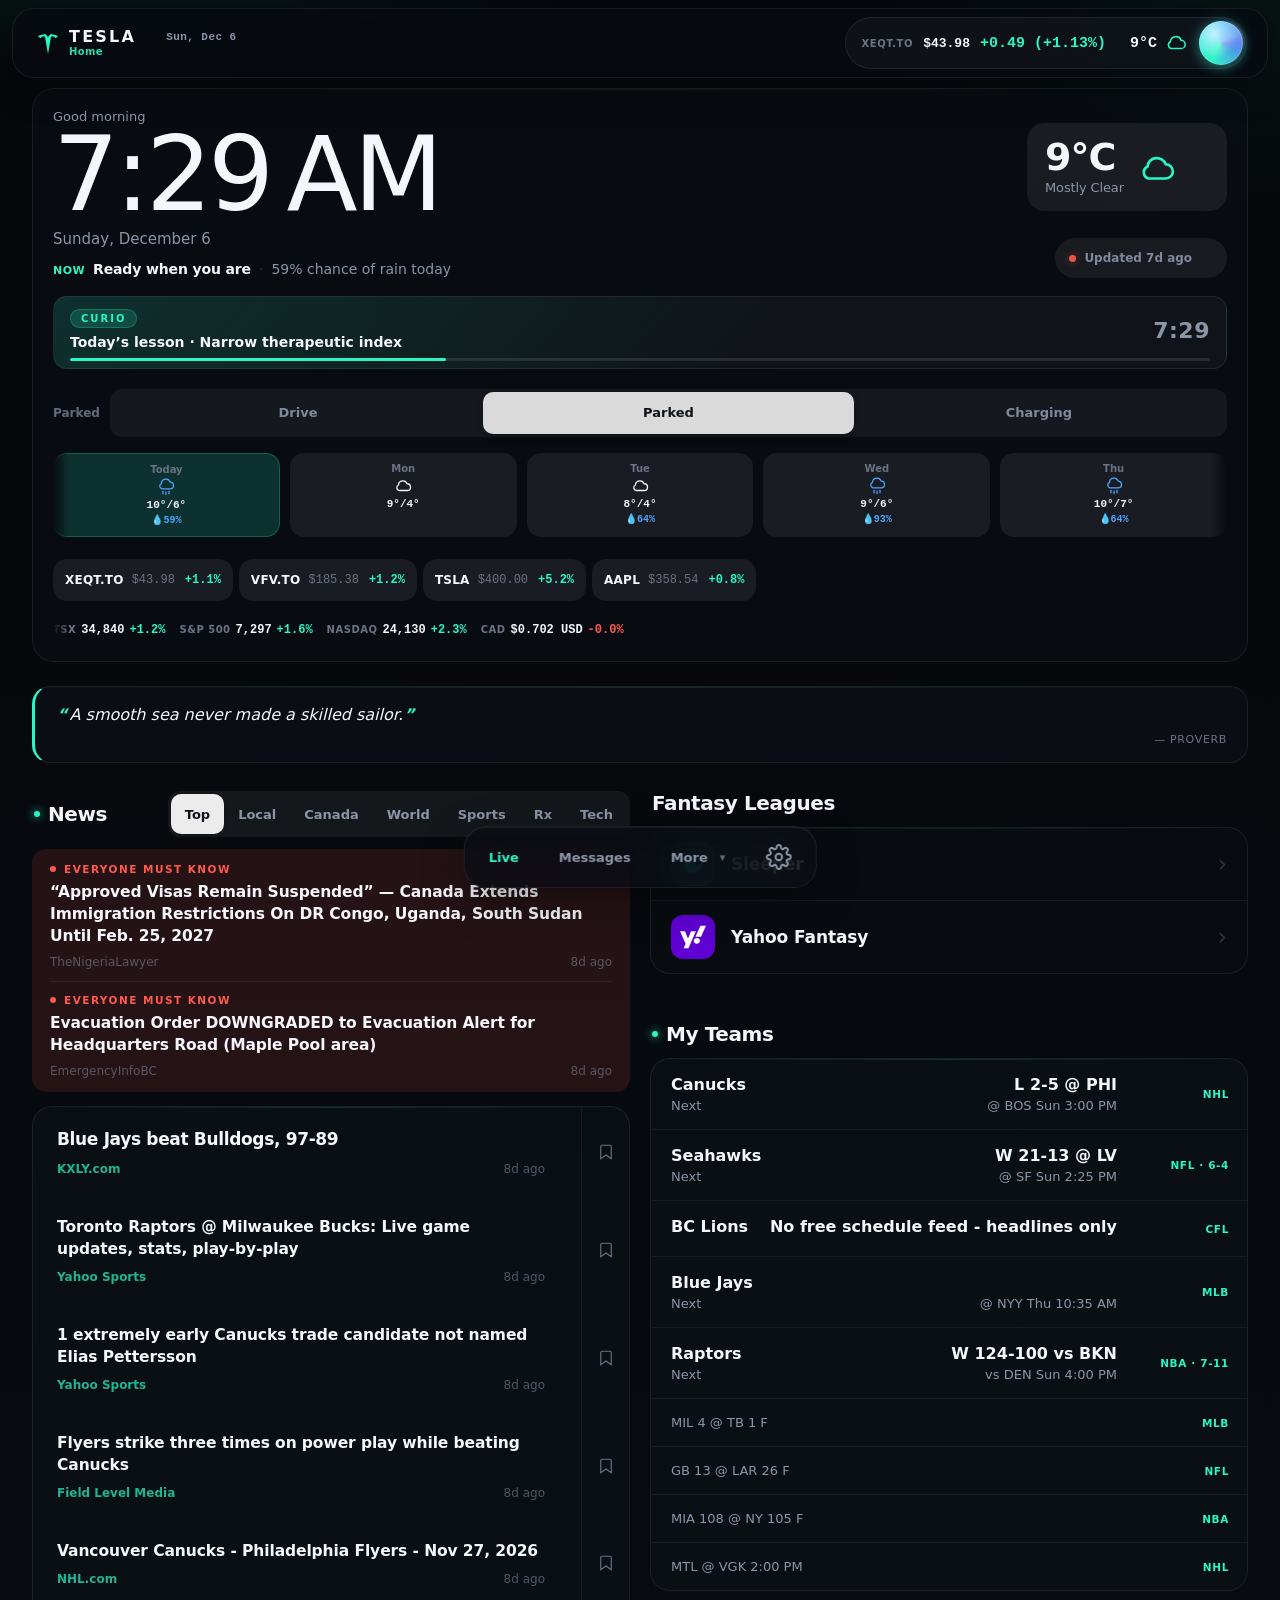
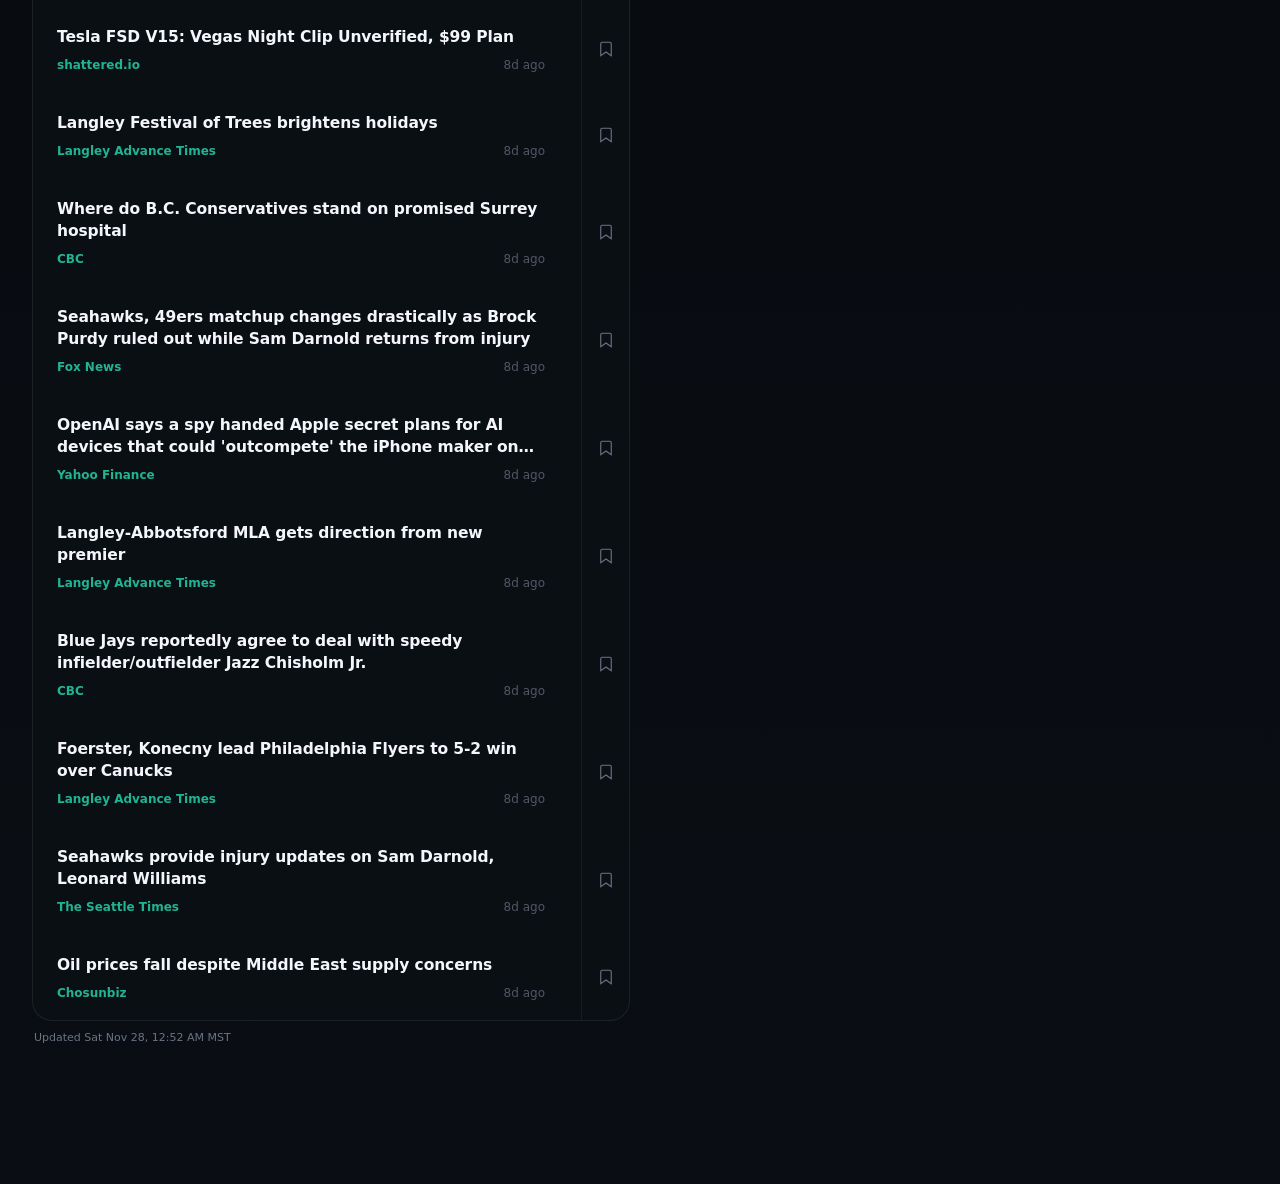
==== commit f166333e: "chore: update embedded feed cache [skip ci]" ====
--- a/index.html
+++ b/index.html
@@ -5637,16 +5637,16 @@
       "status": "ok",
       "items": [
         {
-          "title": "Canada extends Ebola travel rules for 90 days as outbreak rages on",
-          "link": "https://news.google.com/rss/articles/[base64]?oc=5",
-          "pubDate": "2026-11-27T19:53:35+00:00",
-          "source": "CFJC Today Kamloops"
+          "title": "“Approved Visas Remain Suspended” — Canada Extends Immigration Restrictions On DR Congo, Uganda, South Sudan Until Feb. 25, 2027",
+          "link": "https://news.google.com/rss/articles/[base64]?oc=5",
+          "pubDate": "2026-11-28T05:49:18+00:00",
+          "source": "TheNigeriaLawyer"
         },
         {
-          "title": "Evacuation orders downgraded on Vancouver Island",
-          "link": "https://news.google.com/rss/articles/CBMigwFBVV95cUxQdDNER2tkMnpZRE9CWlA1Ulh4V0ZzRE1XalZLMWU2WHFhZjJyZy1DUWZrMGhfRjdMOFRaVFZ5bzRMSEZfek8tSmczM0lodFFGV0l6c3FVdjdpcXBmXzVFbEZVcjF6TkpLZWRqQmRodWdXNDZ2X2VVNDZSZjhWNFZ2SXhIdw?oc=5",
-          "pubDate": "2026-11-27T20:31:55+00:00",
-          "source": "CHEK News"
+          "title": "Evacuation Order DOWNGRADED to Evacuation Alert for Headquarters Road (Maple Pool area)",
+          "link": "https://news.google.com/rss/articles/CBMif0FVX3lxTE5YdV9yMU9CN2YzS1BZMkl2b29YRmRZMVlkd25HczhXVWllZWlxeWRFbUFCYVBLTjRqdjl0SkJmU2hIdEVFZkVsMnJ4OV9CQnlKX1laQTR2ZFYtRjZRX0pCUExoaEFTa2xlUVc1S1YyTG00Wm54LUhUcUpYSGRQbDA?oc=5",
+          "pubDate": "2026-11-27T20:48:07+00:00",
+          "source": "EmergencyInfoBC"
         },
         {
           "title": "Nanaimo River Flooding Forces an Evacuation Order in Cedar as King Tides Collide With Storms",
@@ -5655,28 +5655,28 @@
           "source": "Nature World News"
         },
         {
-          "title": "Source: Blue Jays agree to contract with second baseman Jazz Chisholm Jr.",
-          "link": "https://www.vancouverisawesome.com/national-sports/source-blue-jays-agree-to-contract-with-second-baseman-jazz-chisholm-jr-13069422",
-          "pubDate": "2026-11-27T22:28:08+00:00",
-          "source": "Vancouver Is Awesome"
+          "title": "Langley Festival of Trees brightens holidays",
+          "link": "https://langleyadvancetimes.com/2026/11/27/langley-festival-of-trees-brightens-holidays/",
+          "pubDate": "2026-11-28T03:00:00+00:00",
+          "source": "Langley Advance Times"
         },
         {
-          "title": "Tesla FSD v15 and Porsche Boxster EV Lead Weekly Mobility Focus",
-          "link": "https://news.google.com/rss/articles/[base64]?oc=5",
-          "pubDate": "2026-11-27T21:41:22+00:00",
-          "source": "Dosya Haber"
+          "title": "Tesla FSD V15: Vegas Night Clip Unverified, $99 Plan",
+          "link": "https://news.google.com/rss/articles/[base64]?oc=5",
+          "pubDate": "2026-11-28T03:03:55+00:00",
+          "source": "shattered.io"
         },
         {
-          "title": "OpenAI asked investors to steer clear of xAI, Anthropic and three other named rivals",
-          "link": "https://news.google.com/rss/articles/CBMie0FVX3lxTE1ZRTFlczVTaG93T1MteExmUXJFWU5FckJwY2MyUVkxZUZvNnVVZnNwSHk3aFRzejFoaVBxTUllN0V2akNkUkFJb25acHRaTUQ1THJqaF93NWFDaFR5YmkzNjcyMGllVkl6V3ZBeW03V214TGxrd2ozV3Ricw?oc=5",
-          "pubDate": "2026-11-27T23:17:11+00:00",
-          "source": "Crypto Briefing"
+          "title": "Where do B.C. Conservatives stand on promised Surrey hospital",
+          "link": "https://news.google.com/rss/articles/CBMiWEFVX3lxTFA5Vzd2UkMyMW9EUVpqM0pSbHZFTHRMeFVIckF5ZVZXb2Zsby1LSVhlQjh5N1hCaWh1OVNpdWtMcnc5Ym44eFh2N3BZQW9QZnpyR0ZGMi1hWEM?oc=5",
+          "pubDate": "2026-11-28T02:23:38+00:00",
+          "source": "CBC"
         },
         {
-          "title": "Oil prices fall despite Middle East supply concerns",
-          "link": "https://news.google.com/rss/articles/[base64]?oc=5",
-          "pubDate": "2026-11-27T22:35:00+00:00",
-          "source": "Chosunbiz"
+          "title": "OpenAI says a spy handed Apple secret plans for AI devices that could 'outcompete' the iPhone maker on its 'own turf'",
+          "link": "https://news.google.com/rss/articles/[base64]?oc=5",
+          "pubDate": "2026-11-28T01:00:00+00:00",
+          "source": "Yahoo Finance"
         },
         {
           "title": "Ukraine's council of more than 360 arms makers courts Canadian auto parts plants hit by US tariffs. Their production lines could soon switch to drones",
@@ -5692,21 +5692,27 @@
       "status": "ok",
       "items": [
         {
-          "title": "[Free] *Vancouver Canucks vs Philadelphia Flyers Live 𝐒𝐭𝐫𝐞𝐚𝐦𝐬 ON NHL Free Tv Game",
-          "link": "https://news.google.com/rss/articles/CBMiggFBVV95cUxQbHd2STNOSjJoeUs5VFYyVHluaGN0aTJLSTdEdTR3S1Z5OWJZNjZ4MnNPSXdpRjNJYUJRcDQ0VlFEZ3hEeFcwQWhTVzhzRkU3SG95Z0pYZ1N1QkxlNklrTmJoTVRoamIzUnBtM3AxcEp6UnZWQkxMMUVRb0p1Vjg1Mm9B?oc=5",
-          "pubDate": "2026-11-27T20:04:36+00:00",
-          "source": "FlamboroughToday.com"
+          "title": "Seahawks, 49ers matchup changes drastically as Brock Purdy ruled out while Sam Darnold returns from injury",
+          "link": "https://news.google.com/rss/articles/[base64]?oc=5",
+          "pubDate": "2026-11-28T01:47:07+00:00",
+          "source": "Fox News"
         },
         {
-          "title": "Seahawks, 49ers provide injury updates on Sam Darnold, Brock Purdy",
-          "link": "https://news.google.com/rss/articles/[base64]?oc=5",
-          "pubDate": "2026-11-27T22:51:55+00:00",
-          "source": "The Seattle Times"
+          "title": "1 extremely early Canucks trade candidate not named Elias Pettersson",
+          "link": "https://news.google.com/rss/articles/CBMijAFBVV95cUxNaGRpOUVrUFc1MUhYY3h5SVQ0aFVsU1JCVG9hUDhZR29ob0ZxVS1ENEdReGJfTExEYzJJQVM5MEczakZjOTNGU1RzZ21XRjdjcWJ5MjYtWU9CRHY3VG9KRUUwNmtHQmp1Wng2UzFfZlVfTVhLNFl6cWdFTVV3Nnl4aGgtaTRUWWE4c2hJVQ?oc=5",
+          "pubDate": "2026-11-28T07:12:00+00:00",
+          "source": "Yahoo Sports"
         },
         {
-          "title": "Blue Jays’ Jose Berrios Involved in Viral Trade Rumors",
-          "link": "https://news.google.com/rss/articles/CBMijAFBVV95cUxQeDktMlRXWGxmRmFFamstaUEtdU9oRDAwUFV2MkFIU1Y2bHZQWVoydlVXSFp2N0MtOVlnUEpkWk1DMldSc0dVQ2xwOS1MWVhUWFNPQW1CT19sNmdMZGl5QXVmRnJUVmJuY2xfQi1Dc0Y0UnJvb0hseUFrdTFWejZNUGRHMWhIcHFuZ1A1Xw?oc=5",
-          "pubDate": "2026-11-27T21:59:32+00:00",
+          "title": "Blue Jays beat Bulldogs, 97-89",
+          "link": "https://news.google.com/rss/articles/[base64]?oc=5",
+          "pubDate": "2026-11-28T07:22:00+00:00",
+          "source": "KXLY.com"
+        },
+        {
+          "title": "Toronto Raptors @ Milwaukee Bucks: Live game updates, stats, play-by-play",
+          "link": "https://news.google.com/rss/articles/CBMifEFVX3lxTE9HR1Q0U214aGQtNkdYQXU4WVVITmNFYjU4THc4UXhOLURRT1ZwZEw2MWVJdGFnTUoyZ1FWOTJSYU04RVNBcHdmb3lvQzJpRU1BZEo0M21fNW12SEp2c1JfM2tSSHJ4emJqZ1VpbnJaVEZjdUphWmxyLTRVelU?oc=5",
+          "pubDate": "2026-11-28T07:17:25+00:00",
           "source": "Yahoo Sports"
         },
         {
@@ -5716,28 +5722,22 @@
           "source": "KelownaNow"
         },
         {
-          "title": "Brooklyn Nets @ Toronto Raptors: Live game updates, stats, play-by-play",
-          "link": "https://news.google.com/rss/articles/CBMiekFVX3lxTE5zVVkzcEFxUVcyWVNMQ0haRURmOVdRa1Eza0pla0ZqcmNKRFJJNHdIcEt5d3MtYXdMcWxoYTBuQlN6LWNxbTduQ0dtcjVlNmpnVHEwcXRIMDh4eUtoYnQwNzFXbDRudHE0bUY4UUlOMmZmQ2VNMkIxd3Rn?oc=5",
-          "pubDate": "2026-11-27T20:01:29+00:00",
-          "source": "Yahoo Sports"
+          "title": "Vancouver Canucks - Philadelphia Flyers - Nov 27, 2026",
+          "link": "https://news.google.com/rss/articles/CBMicEFVX3lxTE9DRjh5SjZyMVkzNm9oQUxvVVVnZV84VmR5OEJYRWh4NElBeEltTVhSc1otMVA2R29jN1M0cTRhSGl2S0FDR2ZaRXZKVjRBTVB4UXBFVnJZQzRreEtpdTBSYkk5TV9xTjdQRURzT1ROd24?oc=5",
+          "pubDate": "2026-11-28T05:03:39+00:00",
+          "source": "NHL.com"
         },
         {
-          "title": "Vancouver Canucks Gameday Preview #28: A Black Friday Battle With The Philadelphia Flyers",
-          "link": "https://news.google.com/rss/articles/[base64]?oc=5",
-          "pubDate": "2026-11-27T12:09:14+00:00",
-          "source": "The Hockey News"
+          "title": "Seahawks provide injury updates on Sam Darnold, Leonard Williams",
+          "link": "https://news.google.com/rss/articles/[base64]?oc=5",
+          "pubDate": "2026-11-27T22:51:55+00:00",
+          "source": "The Seattle Times"
         },
         {
-          "title": "Flyers strike three times on power play while beating Canucks",
-          "link": "https://news.google.com/rss/articles/[base64]?oc=5",
-          "pubDate": "2026-11-27T23:18:46+00:00",
-          "source": "Reuters"
-        },
-        {
-          "title": "Canucks' Filip Chytil apparently injured again vs. Flyers",
-          "link": "https://news.google.com/rss/articles/[base64]?oc=5",
-          "pubDate": "2026-11-27T22:57:43+00:00",
-          "source": "The Province"
+          "title": "49ers QB Brock Purdy ruled out against Seahawks with ankle injury; Mac Jones to start",
+          "link": "https://news.google.com/rss/articles/[base64]?oc=5",
+          "pubDate": "2026-11-27T22:03:00+00:00",
+          "source": "The New York Times"
         }
       ]
     }
@@ -5747,27 +5747,21 @@
       "status": "ok",
       "items": [
         {
-          "title": "B.C. pharmacist facing charges after allegedly providing false or misleading narcotic destruction records: RCMP",
-          "link": "https://news.google.com/rss/articles/[base64]?oc=5",
-          "pubDate": "2026-11-27T21:12:41+00:00",
-          "source": "CTV News"
+          "title": "Moderna begins Phase 1 clinical trial of Ebola vaccine against strain behind DRC outbreak - ABC News",
+          "link": "https://news.google.com/rss/articles/[base64]?oc=5",
+          "pubDate": "2026-11-26T20:11:05+00:00",
+          "source": "ABC News - Breaking News, Latest News and Videos"
         }
       ]
     }
   },
   "newsfeed": {
-    "generated": "2026-11-27T23:28:22+00:00",
-    "generated_local": "Fri Nov 27, 4:28 PM MST",
+    "generated": "2026-11-28T07:52:05+00:00",
+    "generated_local": "Sat Nov 28, 12:52 AM MST",
     "scores": [
       {
-        "league": "NHL",
-        "text": "VAN 2 @ PHI 5 F",
-        "url": "https://www.nhl.com/gamecenter/van-vs-phi/2026/11/27/2026020405",
-        "fav": true
-      },
-      {
         "league": "NBA",
-        "text": "BKN @ TOR Fri 5:30 PM",
+        "text": "BKN 100 @ TOR 124 F",
         "url": "https://www.espn.com/nba/game/_/gameId/401909329/nets-raptors",
         "fav": true
       },
@@ -5790,9 +5784,15 @@
         "fav": false
       },
       {
+        "league": "NBA",
+        "text": "MIA 108 @ NY 105 F",
+        "url": "https://www.espn.com/nba/game/_/gameId/401909326/heat-knicks",
+        "fav": false
+      },
+      {
         "league": "NHL",
-        "text": "TOR 3 @ BOS 1 F",
-        "url": "https://www.nhl.com/gamecenter/tor-vs-bos/2026/11/27/2026020400",
+        "text": "MTL @ VGK 2:00 PM",
+        "url": "https://www.nhl.com/gamecenter/mtl-vs-vgk/2026/11/28/2026020415",
         "fav": false
       }
     ],
@@ -5826,46 +5826,42 @@
       {
         "league": "NBA",
         "team": "Raptors",
-        "last": "L 111-116 vs MIL",
-        "next": "vs BKN Today 5:30 PM",
-        "record": "6-11"
+        "last": "W 124-100 vs BKN",
+        "next": "vs DEN Sun 4:00 PM",
+        "record": "7-11"
       }
     ],
     "layout": "v2",
     "must_know": [
       {
-        "title": "Canada extends Ebola travel rules for 90 days as outbreak rages on",
-        "source": "CFJC Today Kamloops",
-        "url": "https://news.google.com/rss/articles/[base64]?oc=5",
-        "ts": "2026-11-27T19:53:35+00:00",
+        "title": "“Approved Visas Remain Suspended” — Canada Extends Immigration Restrictions On DR Congo, Uganda, South Sudan Until Feb. 25, 2027",
+        "source": "TheNigeriaLawyer",
+        "url": "https://news.google.com/rss/articles/[base64]?oc=5",
+        "ts": "2026-11-28T05:49:18+00:00",
         "category": "Pharmacy",
         "section": "Health",
         "feed": "GN BC Health",
-        "score": 9.98,
-        "hits": [
-          "outbreak",
-          "ebola"
-        ],
-        "sources": 10,
+        "score": 5.2,
+        "hits": [],
+        "sources": 12,
         "severity": 2,
         "reason": "multi-source + severity"
       },
       {
-        "title": "Evacuation orders downgraded on Vancouver Island",
-        "source": "CHEK News",
-        "url": "https://news.google.com/rss/articles/CBMigwFBVV95cUxQdDNER2tkMnpZRE9CWlA1Ulh4V0ZzRE1XalZLMWU2WHFhZjJyZy1DUWZrMGhfRjdMOFRaVFZ5bzRMSEZfek8tSmczM0lodFFGV0l6c3FVdjdpcXBmXzVFbEZVcjF6TkpLZWRqQmRodWdXNDZ2X2VVNDZSZjhWNFZ2SXhIdw?oc=5",
-        "ts": "2026-11-27T20:31:55+00:00",
+        "title": "Evacuation Order DOWNGRADED to Evacuation Alert for Headquarters Road (Maple Pool area)",
+        "source": "EmergencyInfoBC",
+        "url": "https://news.google.com/rss/articles/CBMif0FVX3lxTE5YdV9yMU9CN2YzS1BZMkl2b29YRmRZMVlkd25HczhXVWllZWlxeWRFbUFCYVBLTjRqdjl0SkJmU2hIdEVFZkVsMnJ4OV9CQnlKX1laQTR2ZFYtRjZRX0pCUExoaEFTa2xlUVc1S1YyTG00Wm54LUhUcUpYSGRQbDA?oc=5",
+        "ts": "2026-11-27T20:48:07+00:00",
         "category": "BC",
         "section": "Local",
         "feed": "GN BC Hazards",
-        "score": 9.57,
+        "score": 6.61,
         "hits": [
-          "vancouver",
           "evacuation"
         ],
-        "sources": 4,
-        "severity": 5,
-        "reason": "multi-source + severity"
+        "sources": 1,
+        "severity": 10,
+        "reason": "alert + severity"
       },
       {
         "title": "Nanaimo River Flooding Forces an Evacuation Order in Cedar as King Tides Collide With Storms",
@@ -5875,7 +5871,7 @@
         "category": "BC",
         "section": "Local",
         "feed": "GN BC Hazards",
-        "score": 6.29,
+        "score": 5.66,
         "hits": [
           "evacuation"
         ],
@@ -5888,93 +5884,89 @@
     "fantasy_refreshed": "2026-10-06T01:25:07+00:00",
     "items": [
       {
-        "title": "[Free] *Vancouver Canucks vs Philadelphia Flyers Live 𝐒𝐭𝐫𝐞𝐚𝐦𝐬 ON NHL Free Tv Game",
-        "source": "FlamboroughToday.com",
-        "url": "https://news.google.com/rss/articles/CBMiggFBVV95cUxQbHd2STNOSjJoeUs5VFYyVHluaGN0aTJLSTdEdTR3S1Z5OWJZNjZ4MnNPSXdpRjNJYUJRcDQ0VlFEZ3hEeFcwQWhTVzhzRkU3SG95Z0pYZ1N1QkxlNklrTmJoTVRoamIzUnBtM3AxcEp6UnZWQkxMMUVRb0p1Vjg1Mm9B?oc=5",
-        "ts": "2026-11-27T20:04:36+00:00",
+        "title": "Seahawks, 49ers matchup changes drastically as Brock Purdy ruled out while Sam Darnold returns from injury",
+        "source": "Fox News",
+        "url": "https://news.google.com/rss/articles/[base64]?oc=5",
+        "ts": "2026-11-28T01:47:07+00:00",
+        "category": "Football",
+        "section": "Teams",
+        "feed": "GN Seahawks",
+        "score": 14.66,
+        "hits": [
+          "injury",
+          "seahawks",
+          "sam darnold",
+          "ruled out"
+        ]
+      },
+      {
+        "title": "1 extremely early Canucks trade candidate not named Elias Pettersson",
+        "source": "Yahoo Sports",
+        "url": "https://news.google.com/rss/articles/CBMijAFBVV95cUxNaGRpOUVrUFc1MUhYY3h5SVQ0aFVsU1JCVG9hUDhZR29ob0ZxVS1ENEdReGJfTExEYzJJQVM5MEczakZjOTNGU1RzZ21XRjdjcWJ5MjYtWU9CRHY3VG9KRUUwNmtHQmp1Wng2UzFfZlVfTVhLNFl6cWdFTVV3Nnl4aGgtaTRUWWE4c2hJVQ?oc=5",
+        "ts": "2026-11-28T07:12:00+00:00",
         "category": "Hockey",
         "section": "Teams",
         "feed": "GN Canucks",
-        "score": 14.51,
+        "score": 14.4,
         "hits": [
           "canucks",
-          "vancouver canucks",
-          "vancouver",
-          "nhl"
+          "pettersson",
+          "trade"
         ]
       },
       {
-        "title": "Seahawks, 49ers provide injury updates on Sam Darnold, Brock Purdy",
-        "source": "The Seattle Times",
-        "url": "https://news.google.com/rss/articles/[base64]?oc=5",
-        "ts": "2026-11-27T22:51:55+00:00",
-        "category": "Football",
-        "section": "Teams",
-        "feed": "GN Seahawks",
-        "score": 13.41,
+        "title": "Langley Festival of Trees brightens holidays",
+        "source": "Langley Advance Times",
+        "url": "https://langleyadvancetimes.com/2026/11/27/langley-festival-of-trees-brightens-holidays/",
+        "ts": "2026-11-28T03:00:00+00:00",
+        "category": "Local",
+        "section": "Local",
+        "feed": "Langley Advance Times",
+        "score": 11.82,
         "hits": [
-          "injury",
-          "seahawks",
-          "sam darnold"
+          "langley"
         ]
       },
       {
-        "title": "Source: Blue Jays agree to contract with second baseman Jazz Chisholm Jr.",
-        "source": "Vancouver Is Awesome",
-        "url": "https://www.vancouverisawesome.com/national-sports/source-blue-jays-agree-to-contract-with-second-baseman-jazz-chisholm-jr-13069422",
-        "ts": "2026-11-27T22:28:08+00:00",
-        "category": "Local",
-        "section": "Local",
-        "feed": "Vancouver Is Awesome",
-        "score": 13.35,
+        "title": "Blue Jays beat Bulldogs, 97-89",
+        "source": "KXLY.com",
+        "url": "https://news.google.com/rss/articles/[base64]?oc=5",
+        "ts": "2026-11-28T07:22:00+00:00",
+        "category": "MLB",
+        "section": "Teams",
+        "feed": "GN Blue Jays",
+        "score": 11.42,
         "hits": [
           "blue jays",
           "jays"
         ]
       },
       {
-        "title": "Blue Jays’ Jose Berrios Involved in Viral Trade Rumors",
+        "title": "Toronto Raptors @ Milwaukee Bucks: Live game updates, stats, play-by-play",
         "source": "Yahoo Sports",
-        "url": "https://news.google.com/rss/articles/CBMijAFBVV95cUxQeDktMlRXWGxmRmFFamstaUEtdU9oRDAwUFV2MkFIU1Y2bHZQWVoydlVXSFp2N0MtOVlnUEpkWk1DMldSc0dVQ2xwOS1MWVhUWFNPQW1CT19sNmdMZGl5QXVmRnJUVmJuY2xfQi1Dc0Y0UnJvb0hseUFrdTFWejZNUGRHMWhIcHFuZ1A1Xw?oc=5",
-        "ts": "2026-11-27T21:59:32+00:00",
-        "category": "MLB",
+        "url": "https://news.google.com/rss/articles/CBMifEFVX3lxTE9HR1Q0U214aGQtNkdYQXU4WVVITmNFYjU4THc4UXhOLURRT1ZwZEw2MWVJdGFnTUoyZ1FWOTJSYU04RVNBcHdmb3lvQzJpRU1BZEo0M21fNW12SEp2c1JfM2tSSHJ4emJqZ1VpbnJaVEZjdUphWmxyLTRVelU?oc=5",
+        "ts": "2026-11-28T07:17:25+00:00",
+        "category": "NBA",
         "section": "Teams",
-        "feed": "GN Blue Jays",
-        "score": 12.28,
+        "feed": "GN Raptors",
+        "score": 11.41,
         "hits": [
-          "trade",
-          "blue jays",
-          "jays"
+          "raptors",
+          "toronto raptors"
         ]
       },
       {
-        "title": "Tesla FSD v15 and Porsche Boxster EV Lead Weekly Mobility Focus",
-        "source": "Dosya Haber",
-        "url": "https://news.google.com/rss/articles/[base64]?oc=5",
-        "ts": "2026-11-27T21:41:22+00:00",
+        "title": "Tesla FSD V15: Vegas Night Clip Unverified, $99 Plan",
+        "source": "shattered.io",
+        "url": "https://news.google.com/rss/articles/[base64]?oc=5",
+        "ts": "2026-11-28T03:03:55+00:00",
         "category": "Tesla/EV",
         "section": "Tech",
         "feed": "GN Tesla",
-        "score": 12.23,
+        "score": 11.32,
         "hits": [
           "tesla",
-          "fsd",
-          "ev"
-        ]
-      },
-      {
-        "title": "OpenAI asked investors to steer clear of xAI, Anthropic and three other named rivals",
-        "source": "Crypto Briefing",
-        "url": "https://news.google.com/rss/articles/CBMie0FVX3lxTE1ZRTFlczVTaG93T1MteExmUXJFWU5FckJwY2MyUVkxZUZvNnVVZnNwSHk3aFRzejFoaVBxTUllN0V2akNkUkFJb25acHRaTUQ1THJqaF93NWFDaFR5YmkzNjcyMGllVkl6V3ZBeW03V214TGxrd2ozV3Ricw?oc=5",
-        "ts": "2026-11-27T23:17:11+00:00",
-        "category": "AI",
-        "section": "Tech",
-        "feed": "GN AI",
-        "score": 11.47,
-        "hits": [
-          "openai",
-          "anthropic",
-          "xai"
+          "fsd"
         ]
       },
       {
@@ -5985,7 +5977,7 @@
         "category": "CFL",
         "section": "Teams",
         "feed": "GN BC Lions",
-        "score": 11.27,
+        "score": 10.92,
         "hits": [
           "vancouver",
           "bc lions",
@@ -5994,45 +5986,47 @@
         ]
       },
       {
-        "title": "Brooklyn Nets @ Toronto Raptors: Live game updates, stats, play-by-play",
-        "source": "Yahoo Sports",
-        "url": "https://news.google.com/rss/articles/CBMiekFVX3lxTE5zVVkzcEFxUVcyWVNMQ0haRURmOVdRa1Eza0pla0ZqcmNKRFJJNHdIcEt5d3MtYXdMcWxoYTBuQlN6LWNxbTduQ0dtcjVlNmpnVHEwcXRIMDh4eUtoYnQwNzFXbDRudHE0bUY4UUlOMmZmQ2VNMkIxd3Rn?oc=5",
-        "ts": "2026-11-27T20:01:29+00:00",
-        "category": "NBA",
-        "section": "Teams",
-        "feed": "GN Raptors",
-        "score": 11.0,
+        "title": "Where do B.C. Conservatives stand on promised Surrey hospital",
+        "source": "CBC",
+        "url": "https://news.google.com/rss/articles/CBMiWEFVX3lxTFA5Vzd2UkMyMW9EUVpqM0pSbHZFTHRMeFVIckF5ZVZXb2Zsby1LSVhlQjh5N1hCaWh1OVNpdWtMcnc5Ym44eFh2N3BZQW9QZnpyR0ZGMi1hWEM?oc=5",
+        "ts": "2026-11-28T02:23:38+00:00",
+        "category": "BC",
+        "section": "Local",
+        "feed": "GN BC Election",
+        "score": 9.74,
         "hits": [
-          "raptors",
-          "toronto raptors"
+          "b.c.",
+          "surrey"
         ]
       },
       {
-        "title": "Oil prices fall despite Middle East supply concerns",
-        "source": "Chosunbiz",
-        "url": "https://news.google.com/rss/articles/[base64]?oc=5",
-        "ts": "2026-11-27T22:35:00+00:00",
-        "category": "World",
-        "section": "World",
-        "feed": "GN Geopolitics",
-        "score": 9.87,
+        "title": "OpenAI says a spy handed Apple secret plans for AI devices that could 'outcompete' the iPhone maker on its 'own turf'",
+        "source": "Yahoo Finance",
+        "url": "https://news.google.com/rss/articles/[base64]?oc=5",
+        "ts": "2026-11-28T01:00:00+00:00",
+        "category": "AI",
+        "section": "Tech",
+        "feed": "GN AI",
+        "score": 9.57,
         "hits": [
-          "middle east",
-          "oil prices"
+          "openai",
+          "iphone",
+          "apple"
         ]
       },
       {
-        "title": "B.C. pharmacist facing charges after allegedly providing false or misleading narcotic destruction records: RCMP",
-        "source": "CTV News",
-        "url": "https://news.google.com/rss/articles/[base64]?oc=5",
-        "ts": "2026-11-27T21:12:41+00:00",
+        "title": "Moderna begins Phase 1 clinical trial of Ebola vaccine against strain behind DRC outbreak - ABC News",
+        "source": "ABC News - Breaking News, Latest News and Videos",
+        "url": "https://news.google.com/rss/articles/[base64]?oc=5",
+        "ts": "2026-11-26T20:11:05+00:00",
         "category": "Pharmacy",
         "section": "Health",
-        "feed": "GN Pharmacy",
-        "score": 9.67,
+        "feed": "GN BC Health",
+        "score": 9.51,
         "hits": [
-          "pharmacist",
-          "b.c."
+          "vaccine",
+          "outbreak",
+          "ebola"
         ]
       },
       {
@@ -6043,7 +6037,7 @@
         "category": "Money/Policy",
         "section": "National",
         "feed": "GN Tariffs & Trade",
-        "score": 9.61,
+        "score": 8.89,
         "hits": [
           "tariffs",
           "ukraine",
@@ -6051,46 +6045,118 @@
         ]
       },
       {
-        "title": "WorkSafeBC probes BC Ferries worker injury at Tsawwassen terminal",
-        "source": "Canadian Occupational Safety",
-        "url": "https://news.google.com/rss/articles/[base64]?oc=5",
-        "ts": "2026-11-27T16:39:29+00:00",
-        "category": "BC",
-        "section": "Local",
-        "feed": "GN BC Hazards",
-        "score": 9.58,
+        "title": "Oil prices fall despite Middle East supply concerns",
+        "source": "Chosunbiz",
+        "url": "https://news.google.com/rss/articles/[base64]?oc=5",
+        "ts": "2026-11-27T22:35:00+00:00",
+        "category": "World",
+        "section": "World",
+        "feed": "GN Geopolitics",
+        "score": 8.8,
         "hits": [
-          "injury",
-          "bc ferries"
+          "middle east",
+          "oil prices"
         ]
       },
       {
-        "title": "Poilievre heading to Washington next week in push for tariff-free trade with U.S.",
-        "source": "CBC Politics",
-        "url": "https://www.cbc.ca/news/politics/poilievre-washington-trip-9.7439098?cmp=rss",
-        "ts": "2026-11-27T18:39:26+00:00",
+        "title": "Kyiv residents react after at least seven people injured in Russian strike on Ukraine capital",
+        "source": "Globe and Mail",
+        "url": "https://www.theglobeandmail.com/canada/video-kyiv-residents-react-after-at-least-seven-people-injured-in-russian/",
+        "ts": "2026-11-26T13:08:00+00:00",
         "category": "National",
         "section": "National",
-        "feed": "CBC Politics",
-        "score": 8.82,
+        "feed": "Globe and Mail Canada",
+        "score": 8.27,
         "hits": [
-          "trade",
-          "tariff"
+          "injured",
+          "strike",
+          "ukraine"
         ]
       },
       {
-        "title": "Vancouver Canucks Gameday Preview #28: A Black Friday Battle With The Philadelphia Flyers",
-        "source": "The Hockey News",
-        "url": "https://news.google.com/rss/articles/[base64]?oc=5",
-        "ts": "2026-11-27T12:09:14+00:00",
+        "title": "Vancouver Canucks - Philadelphia Flyers - Nov 27, 2026",
+        "source": "NHL.com",
+        "url": "https://news.google.com/rss/articles/CBMicEFVX3lxTE9DRjh5SjZyMVkzNm9oQUxvVVVnZV84VmR5OEJYRWh4NElBeEltTVhSc1otMVA2R29jN1M0cTRhSGl2S0FDR2ZaRXZKVjRBTVB4UXBFVnJZQzRreEtpdTBSYkk5TV9xTjdQRURzT1ROd24?oc=5",
+        "ts": "2026-11-28T05:03:39+00:00",
         "category": "Hockey",
         "section": "Teams",
         "feed": "GN Canucks",
-        "score": 13.09,
+        "score": 14.09,
         "hits": [
           "canucks",
           "vancouver canucks",
           "vancouver"
+        ]
+      },
+      {
+        "title": "Seahawks provide injury updates on Sam Darnold, Leonard Williams",
+        "source": "The Seattle Times",
+        "url": "https://news.google.com/rss/articles/[base64]?oc=5",
+        "ts": "2026-11-27T22:51:55+00:00",
+        "category": "Football",
+        "section": "Teams",
+        "feed": "GN Seahawks",
+        "score": 12.33,
+        "hits": [
+          "injury",
+          "seahawks",
+          "sam darnold"
+        ]
+      },
+      {
+        "title": "49ers QB Brock Purdy ruled out against Seahawks with ankle injury; Mac Jones to start",
+        "source": "The New York Times",
+        "url": "https://news.google.com/rss/articles/[base64]?oc=5",
+        "ts": "2026-11-27T22:03:00+00:00",
+        "category": "Football",
+        "section": "Teams",
+        "feed": "GN Seahawks",
+        "score": 12.24,
+        "hits": [
+          "injury",
+          "seahawks",
+          "ruled out"
+        ]
+      },
+      {
+        "title": "Flyers strike three times on power play while beating Canucks",
+        "source": "Field Level Media",
+        "url": "https://news.google.com/rss/articles/[base64]?oc=5",
+        "ts": "2026-11-28T05:24:55+00:00",
+        "category": "Hockey",
+        "section": "Teams",
+        "feed": "GN Canucks",
+        "score": 11.64,
+        "hits": [
+          "canucks",
+          "strike"
+        ]
+      },
+      {
+        "title": "Langley-Abbotsford MLA gets direction from new premier",
+        "source": "Langley Advance Times",
+        "url": "https://langleyadvancetimes.com/2026/11/27/langley-abbotsford-mla-gets-direction-from-new-premier/",
+        "ts": "2026-11-28T00:45:00+00:00",
+        "category": "Local",
+        "section": "Local",
+        "feed": "Langley Advance Times",
+        "score": 11.54,
+        "hits": [
+          "langley"
+        ]
+      },
+      {
+        "title": "Blue Jays reportedly agree to deal with speedy infielder/outfielder Jazz Chisholm Jr.",
+        "source": "CBC",
+        "url": "https://news.google.com/rss/articles/[base64]?oc=5",
+        "ts": "2026-11-27T23:16:49+00:00",
+        "category": "MLB",
+        "section": "Teams",
+        "feed": "GN Blue Jays",
+        "score": 11.37,
+        "hits": [
+          "blue jays",
+          "jays"
         ]
       },
       {
@@ -6101,78 +6167,9 @@
         "category": "Local",
         "section": "Local",
         "feed": "Langley Advance Times",
-        "score": 12.42,
+        "score": 11.33,
         "hits": [
           "canucks"
-        ]
-      },
-      {
-        "title": "Langley car raffle drives food bank donations",
-        "source": "Langley Advance Times",
-        "url": "https://langleyadvancetimes.com/2026/11/27/langley-car-raffle-drives-food-bank-donations/",
-        "ts": "2026-11-27T22:00:00+00:00",
-        "category": "Local",
-        "section": "Local",
-        "feed": "Langley Advance Times",
-        "score": 12.28,
-        "hits": [
-          "langley"
-        ]
-      },
-      {
-        "title": "Flyers strike three times on power play while beating Canucks",
-        "source": "Reuters",
-        "url": "https://news.google.com/rss/articles/[base64]?oc=5",
-        "ts": "2026-11-27T23:18:46+00:00",
-        "category": "Hockey",
-        "section": "Teams",
-        "feed": "GN Canucks",
-        "score": 11.98,
-        "hits": [
-          "canucks",
-          "strike"
-        ]
-      },
-      {
-        "title": "Canucks' Filip Chytil apparently injured again vs. Flyers",
-        "source": "The Province",
-        "url": "https://news.google.com/rss/articles/[base64]?oc=5",
-        "ts": "2026-11-27T22:57:43+00:00",
-        "category": "Hockey",
-        "section": "Teams",
-        "feed": "GN Canucks",
-        "score": 11.92,
-        "hits": [
-          "canucks",
-          "injured"
-        ]
-      },
-      {
-        "title": "B.C. pharmacist charged after probe into dispensing of prescribed alternatives",
-        "source": "Vancouver Is Awesome",
-        "url": "https://www.vancouverisawesome.com/bc-news/bc-pharmacist-charged-after-probe-into-dispensing-of-prescribed-alternatives-13069950",
-        "ts": "2026-11-27T22:48:05+00:00",
-        "category": "Local",
-        "section": "Local",
-        "feed": "Vancouver Is Awesome",
-        "score": 11.9,
-        "hits": [
-          "pharmacist",
-          "b.c."
-        ]
-      },
-      {
-        "title": "49ers QB Brock Purdy absent from Friday practice, ruled out vs. Seahawks Sunday",
-        "source": "San Francisco Chronicle",
-        "url": "https://news.google.com/rss/articles/[base64]?oc=5",
-        "ts": "2026-11-27T22:44:56+00:00",
-        "category": "Football",
-        "section": "Teams",
-        "feed": "GN Seahawks",
-        "score": 11.89,
-        "hits": [
-          "seahawks",
-          "ruled out"
         ]
       }
     ],
@@ -6181,39 +6178,39 @@
       "Global News BC": "ok (10)",
       "Vancouver Is Awesome": "ok (20)",
       "Langley Advance Times": "ok (10)",
-      "GN Langley": "ok (4)",
-      "GN BC Hazards": "ok (54)",
+      "GN Langley": "ok (5)",
+      "GN BC Hazards": "ok (41)",
       "CBC Canada": "ok (20)",
       "CBC Politics": "ok (20)",
       "Globe and Mail Canada": "ok (100)",
       "CBC Business": "ok (20)",
       "Bank of Canada": "ok (10)",
-      "GN Rates & Housing": "ok (98)",
-      "GN Tariffs & Trade": "ok (75)",
-      "GN Canada Post & Transport": "ok (30)",
-      "BBC World": "ok (22)",
+      "GN Rates & Housing": "ok (100)",
+      "GN Tariffs & Trade": "ok (45)",
+      "GN Canada Post & Transport": "ok (33)",
+      "BBC World": "ok (21)",
       "CBC World": "ok (20)",
       "GN Geopolitics": "ok (100)",
-      "GN Pharmacy": "ok (45)",
-      "GN BC Health": "ok (28)",
+      "GN Pharmacy": "ok (64)",
+      "GN BC Health": "ok (24)",
       "GN Health Policy": "ok (1)",
       "GN Canucks": "ok (100)",
       "ESPN NHL": "no element found: line 1, column 0",
       "GN Seahawks": "ok (100)",
       "ESPN NFL": "no element found: line 1, column 0",
-      "GN BC Lions": "ok (100)",
+      "GN BC Lions": "ok (73)",
       "GN Blue Jays": "ok (100)",
       "GN Raptors": "ok (100)",
       "Electrek Tesla": "ok (150)",
       "GN Tesla": "ok (57)",
       "The Verge AI": "ok (10)",
       "GN AI": "ok (100)",
-      "GN Local Safety": "ok (23)",
-      "GN TransLink": "ok (19)",
+      "GN Local Safety": "ok (46)",
+      "GN TransLink": "ok (13)",
       "GN BC Election": "ok (100)",
-      "GN Cost of Living": "ok (43)",
+      "GN Cost of Living": "ok (46)",
       "GN Apple": "ok (100)",
-      "GN AI Health": "ok (2)",
+      "GN AI Health": "ok (0)",
       "fantasy": "no roster on this runner: carried over 0 items from previous feed",
       "NHL scores": "ok",
       "NFL scores": "ok",
@@ -6414,7 +6411,7 @@
             "meta": {
               "symbol": "^GSPTSE",
               "regularMarketPrice": 34839.87,
-              "chartPreviousClose": 34426.88
+              "chartPreviousClose": 34426.9
             }
           }
         ]
@@ -6463,7 +6460,7 @@
   "air": {
     "latitude": 49.199997,
     "longitude": -122.8,
-    "generationtime_ms": 0.28777122497558594,
+    "generationtime_ms": 0.24497509002685547,
     "utc_offset_seconds": 0,
     "timezone": "GMT",
     "timezone_abbreviation": "GMT",
@@ -6475,10 +6472,10 @@
       "pm2_5": "μg/m³"
     },
     "current": {
-      "time": "2026-11-28T01:00",
+      "time": "2026-11-28T09:00",
       "interval": 3600,
-      "us_aqi": 45,
-      "pm2_5": 13.0
+      "us_aqi": 63,
+      "pm2_5": 30.6
     }
   },
   "cameras": [
@@ -6596,19 +6593,19 @@
       "events": [
         {
           "type": "Incident",
-          "severity": "MAJOR",
-          "road": "Highway 91 Highway 91",
-          "desc": "Vehicle incident at Highway 91, In Richmond and 283m West of Number 7 Road. Left lane blocked. Expect major delays due to congestion. Last update: November 27th, 2026 at 6:10pm PCT. Next update: November 27th, 2026 at 7:",
-          "updated": "2026-11-27T18:10:37-07:00",
-          "km": 7.5
+          "severity": "MINOR",
+          "road": "Highway 99 Highway 99",
+          "desc": "Vehicle incident at Highway 99, In Richmond and South of Steveston Highway. Right lane closed. Emergency vehicles on scene. Watch for traffic control. Last update: November 28th, 2026 at 2:18am PCT. Next update: November",
+          "updated": "2026-11-28T02:18:03-07:00",
+          "km": 3.0
         },
         {
           "type": "Construction",
-          "severity": "MINOR",
+          "severity": "MAJOR",
           "road": "Highway 99 Highway 99",
-          "desc": "Road construction from Highway 99, In Delta and Exit 29 (River Road) to Highway 17A, In Delta. Starting Wed Oct 14 until Mon Nov 30. Exit ramp closed. Right turn lane closed. Last update: October 13th, 2026 at 7:20pm PDT",
-          "updated": "2026-10-13T19:20:05-07:00",
-          "km": 0.5
+          "desc": "Construction work from Highway 99, In Richmond and 1km Northwest of George Massey Tunnel (Centre Wall) to In Richmond and 1km Northwest of Deas Slough Bridge. Starting 8:00 PM PCT on Friday November 27, 2026 until 4:00 A",
+          "updated": "2026-11-27T20:51:18-07:00",
+          "km": 3.1
         }
       ]
     },
@@ -6622,19 +6619,19 @@
       "events": [
         {
           "type": "Incident",
-          "severity": "MAJOR",
-          "road": "Highway 91 Highway 91",
-          "desc": "Vehicle incident at Highway 91, In Richmond and 283m West of Number 7 Road. Left lane blocked. Expect major delays due to congestion. Last update: November 27th, 2026 at 6:10pm PCT. Next update: November 27th, 2026 at 7:",
-          "updated": "2026-11-27T18:10:37-07:00",
-          "km": 7.8
+          "severity": "MINOR",
+          "road": "Highway 99 Highway 99",
+          "desc": "Vehicle incident at Highway 99, In Richmond and South of Steveston Highway. Right lane closed. Emergency vehicles on scene. Watch for traffic control. Last update: November 28th, 2026 at 2:18am PCT. Next update: November",
+          "updated": "2026-11-28T02:18:03-07:00",
+          "km": 3.6
         },
         {
           "type": "Construction",
-          "severity": "MINOR",
-          "road": "Highway 17A Highway 17A",
-          "desc": "Road construction from Highway 17A, In Delta and 12m Southwest of Ladner Underpass (Over Route 99) to In Delta and 150 metres south of the merge. Starting Thu Oct 1 until Mon Nov 30. Right lane closed. Last update: Octob",
-          "updated": "2026-10-13T19:28:49-07:00",
-          "km": 0.1
+          "severity": "MAJOR",
+          "road": "Highway 99 Highway 99",
+          "desc": "Construction work from Highway 99, In Richmond and 1km Northwest of George Massey Tunnel (Centre Wall) to In Richmond and 1km Northwest of Deas Slough Bridge. Starting 8:00 PM PCT on Friday November 27, 2026 until 4:00 A",
+          "updated": "2026-11-27T20:51:18-07:00",
+          "km": 3.7
         }
       ]
     },
@@ -6929,17 +6926,17 @@
       "events": []
     }
   ],
-  "updated": "2026-11-28T01:15:38.414573+00:00",
+  "updated": "2026-11-28T09:56:23.033339+00:00",
   "digest": {
-    "news": "Canada extends Ebola travel rules for 90 days as outbreak rages on. Meanwhile, Evacuation orders downgraded on Vancouver Island.",
-    "sports": "*Vancouver Canucks vs Philadelphia Flyers Live 𝐒𝐭𝐫𝐞𝐚𝐦𝐬 ON NHL Free Tv Game.",
-    "pharmacy": "B.C. pharmacist facing charges after allegedly providing false or misleading narcotic destruction records: RCMP.",
+    "news": "“Approved Visas Remain Suspended” — Canada Extends Immigration Restrictions On DR Congo, Uganda, South Sudan Until Feb. 25, 2027. Meanwhile, Evacuation Order DOWNGRADED to Evacuation Alert for Headquarters Road (Maple Pool area).",
+    "sports": "Seahawks, 49ers matchup changes drastically as Brock Purdy ruled out while Sam Darnold returns from injury.",
+    "pharmacy": "Moderna begins Phase 1 clinical trial of Ebola vaccine against strain behind DRC outbreak - ABC News.",
     "method": "extractive",
-    "t": "2026-11-28T01:15:38.471852+00:00"
+    "t": "2026-11-28T09:56:23.089788+00:00"
   },
   "curio": {
-    "date": "2026-11-27",
-    "id": "stanleypark"
+    "date": "2026-11-28",
+    "id": "entropy"
   }
 };
 // ── DIAGNOSTIC TEST FOR FETCH/API SUPPORT ──
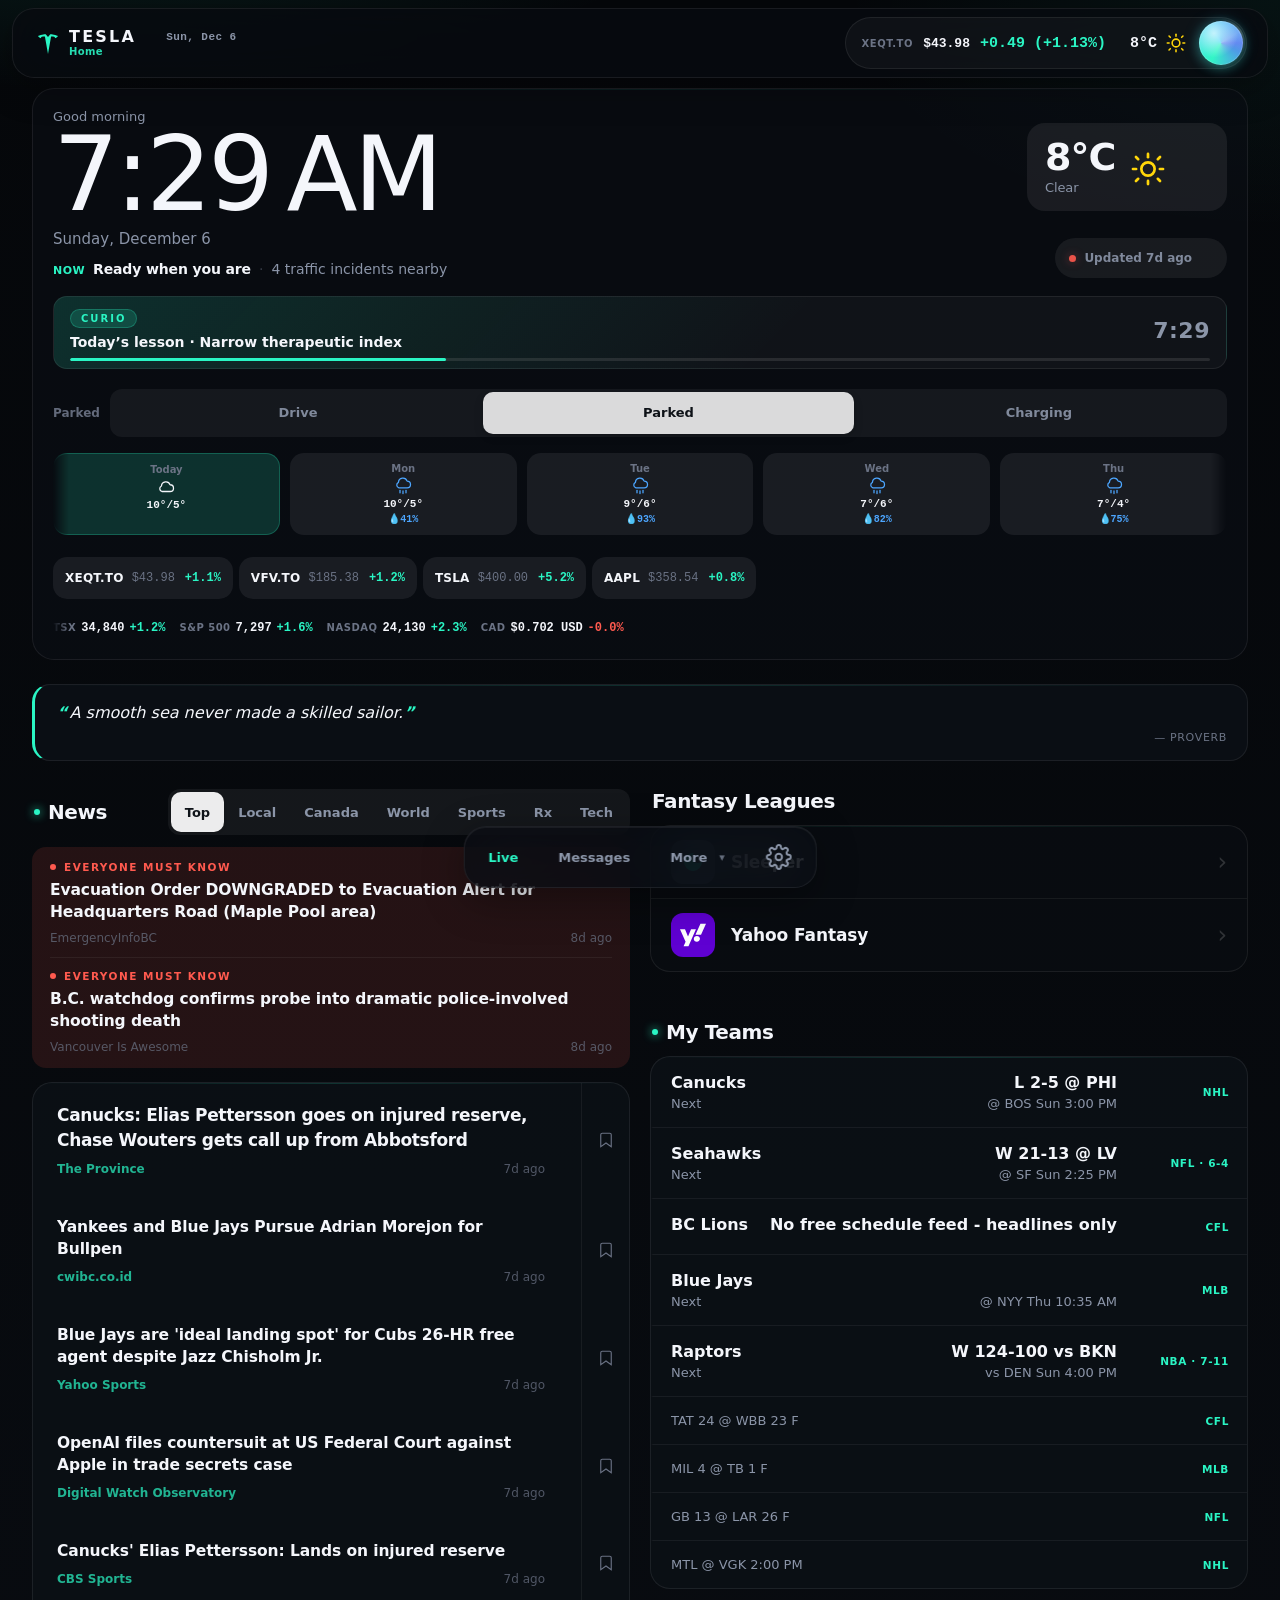
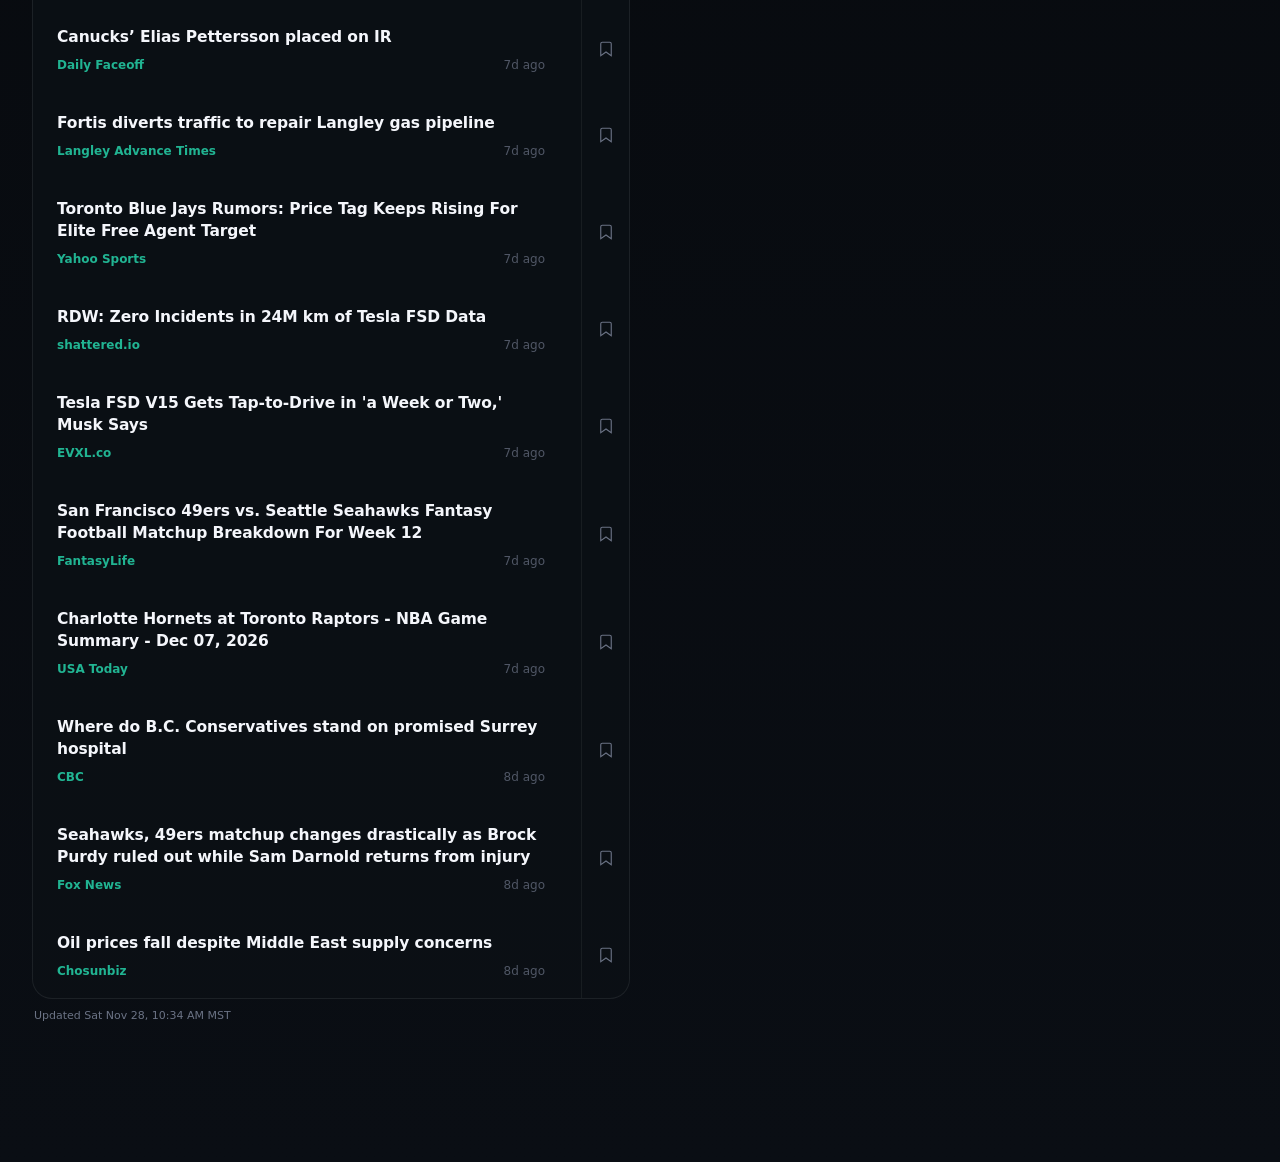
==== commit 6acdef1e: "chore: update embedded feed cache [skip ci]" ====
--- a/index.html
+++ b/index.html
@@ -5513,7 +5513,7 @@
   "weather": {
     "latitude": 49.18432,
     "longitude": -122.82682,
-    "generationtime_ms": 0.6355047225952148,
+    "generationtime_ms": 0.45609474182128906,
     "utc_offset_seconds": 0,
     "timezone": "GMT",
     "timezone_abbreviation": "GMT",
@@ -5529,20 +5529,20 @@
       "wind_speed_10m": "km/h"
     },
     "current": {
-      "time": "2026-11-27T17:45",
+      "time": "2026-11-28T18:00",
       "interval": 900,
-      "temperature_2m": 8.5,
-      "weather_code": 3,
+      "temperature_2m": 7.7,
+      "weather_code": 0,
       "is_day": 1,
-      "apparent_temperature": 6.7,
-      "relative_humidity_2m": 90,
-      "wind_speed_10m": 6.9
+      "apparent_temperature": 6.4,
+      "relative_humidity_2m": 87,
+      "wind_speed_10m": 1.6
     }
   },
   "forecast": {
     "latitude": 49.18432,
     "longitude": -122.82682,
-    "generationtime_ms": 0.4684925079345703,
+    "generationtime_ms": 0.8218288421630859,
     "utc_offset_seconds": -25200,
     "timezone": "America/Vancouver",
     "timezone_abbreviation": "GMT-7",
@@ -5559,76 +5559,76 @@
     },
     "daily": {
       "time": [
-        "2026-11-27",
         "2026-11-28",
         "2026-11-29",
         "2026-11-30",
         "2026-12-01",
         "2026-12-02",
-        "2026-12-03"
+        "2026-12-03",
+        "2026-12-04"
       ],
       "temperature_2m_max": [
         9.6,
-        9.0,
-        8.2,
-        9.0,
-        9.8,
-        8.9,
-        6.8
+        10.0,
+        8.7,
+        7.3,
+        6.9,
+        5.8,
+        7.5
       ],
       "temperature_2m_min": [
-        5.7,
-        4.3,
-        4.2,
-        5.9,
-        7.4,
-        6.0,
-        5.9
+        5.3,
+        5.3,
+        6.2,
+        5.5,
+        4.1,
+        4.0,
+        3.0
       ],
       "weather_code": [
+        3,
+        51,
         61,
-        45,
-        3,
-        61,
+        63,
         51,
-        3,
-        61
+        55,
+        3
       ],
       "precipitation_probability_max": [
-        59,
         1,
-        64,
+        41,
         93,
-        64,
-        72,
-        74
+        82,
+        75,
+        87,
+        17
       ],
       "sunrise": [
-        "2026-11-27T08:39",
         "2026-11-28T08:41",
         "2026-11-29T08:42",
         "2026-11-30T08:43",
         "2026-12-01T08:45",
         "2026-12-02T08:46",
-        "2026-12-03T08:47"
+        "2026-12-03T08:47",
+        "2026-12-04T08:48"
       ],
       "sunset": [
-        "2026-11-27T17:18",
         "2026-11-28T17:17",
         "2026-11-29T17:16",
         "2026-11-30T17:16",
         "2026-12-01T17:15",
         "2026-12-02T17:15",
-        "2026-12-03T17:14"
+        "2026-12-03T17:14",
+        "2026-12-04T17:14"
       ],
       "uv_index_max": [
-        0.45,
         1.6,
-        1.1,
+        0.25,
+        0.95,
         0.2,
-        0.8,
-        1.1,
-        0.15
+        1.15,
+        0.15,
+        1.1
       ]
     }
   },
@@ -5637,46 +5637,46 @@
       "status": "ok",
       "items": [
         {
-          "title": "“Approved Visas Remain Suspended” — Canada Extends Immigration Restrictions On DR Congo, Uganda, South Sudan Until Feb. 25, 2027",
-          "link": "https://news.google.com/rss/articles/[base64]?oc=5",
-          "pubDate": "2026-11-28T05:49:18+00:00",
-          "source": "TheNigeriaLawyer"
-        },
-        {
           "title": "Evacuation Order DOWNGRADED to Evacuation Alert for Headquarters Road (Maple Pool area)",
           "link": "https://news.google.com/rss/articles/CBMif0FVX3lxTE5YdV9yMU9CN2YzS1BZMkl2b29YRmRZMVlkd25HczhXVWllZWlxeWRFbUFCYVBLTjRqdjl0SkJmU2hIdEVFZkVsMnJ4OV9CQnlKX1laQTR2ZFYtRjZRX0pCUExoaEFTa2xlUVc1S1YyTG00Wm54LUhUcUpYSGRQbDA?oc=5",
           "pubDate": "2026-11-27T20:48:07+00:00",
           "source": "EmergencyInfoBC"
         },
         {
-          "title": "Nanaimo River Flooding Forces an Evacuation Order in Cedar as King Tides Collide With Storms",
-          "link": "https://news.google.com/rss/articles/[base64]?oc=5",
-          "pubDate": "2026-11-27T09:01:33+00:00",
-          "source": "Nature World News"
+          "title": "B.C. watchdog confirms probe into dramatic police-involved shooting death",
+          "link": "https://www.vancouverisawesome.com/bc-news/bc-watchdog-confirms-probe-into-dramatic-police-involved-shooting-death-13070187",
+          "pubDate": "2026-11-28T04:04:54+00:00",
+          "source": "Vancouver Is Awesome"
         },
         {
-          "title": "Langley Festival of Trees brightens holidays",
-          "link": "https://langleyadvancetimes.com/2026/11/27/langley-festival-of-trees-brightens-holidays/",
-          "pubDate": "2026-11-28T03:00:00+00:00",
+          "title": "Canada Extends Ebola-Related Immigration Restrictions on Uganda for 90 Days",
+          "link": "https://news.google.com/rss/articles/[base64]?oc=5",
+          "pubDate": "2026-11-28T13:24:25+00:00",
+          "source": "Nilepost"
+        },
+        {
+          "title": "Fortis diverts traffic to repair Langley gas pipeline",
+          "link": "https://langleyadvancetimes.com/2026/11/28/fortis-diverts-traffic-to-repair-langley-gas-pipeline/",
+          "pubDate": "2026-11-28T16:00:00+00:00",
           "source": "Langley Advance Times"
         },
         {
-          "title": "Tesla FSD V15: Vegas Night Clip Unverified, $99 Plan",
-          "link": "https://news.google.com/rss/articles/[base64]?oc=5",
-          "pubDate": "2026-11-28T03:03:55+00:00",
+          "title": "RDW: Zero Incidents in 24M km of Tesla FSD Data",
+          "link": "https://news.google.com/rss/articles/[base64]?oc=5",
+          "pubDate": "2026-11-28T14:30:08+00:00",
           "source": "shattered.io"
         },
         {
-          "title": "Where do B.C. Conservatives stand on promised Surrey hospital",
-          "link": "https://news.google.com/rss/articles/CBMiWEFVX3lxTFA5Vzd2UkMyMW9EUVpqM0pSbHZFTHRMeFVIckF5ZVZXb2Zsby1LSVhlQjh5N1hCaWh1OVNpdWtMcnc5Ym44eFh2N3BZQW9QZnpyR0ZGMi1hWEM?oc=5",
-          "pubDate": "2026-11-28T02:23:38+00:00",
-          "source": "CBC"
+          "title": "OpenAI files countersuit at US Federal Court against Apple in trade secrets case",
+          "link": "https://news.google.com/rss/articles/CBMickFVX3lxTFB0bFpjd0RqWVpNT2dTNWMxWmpYcEd0SWRlRmI2NWJHcHk0Rm5KdjdhWDA3WG9UanpYSDBqQTk3VFUzMW5kQkJkUzNZYlZqZUJ0Q1ZMemlkS1BhRXlweFRSM1JHTWJLcmQ2WmNIMjhNQ1RsUQ?oc=5",
+          "pubDate": "2026-11-28T16:08:37+00:00",
+          "source": "Digital Watch Observatory"
         },
         {
-          "title": "OpenAI says a spy handed Apple secret plans for AI devices that could 'outcompete' the iPhone maker on its 'own turf'",
-          "link": "https://news.google.com/rss/articles/[base64]?oc=5",
-          "pubDate": "2026-11-28T01:00:00+00:00",
-          "source": "Yahoo Finance"
+          "title": "Where do B.C. Conservatives stand on promised Surrey hospital",
+          "link": "https://news.google.com/rss/articles/CBMiWkFVX3lxTE56cFhlNERHcW5naTlyM0Zrd3QzcGNzb2hlR3BSYXVOTVZqV2MzNUI1d2RvanVXZ2ZVYmFVWFU0LVJoc3l3ckotOC05cTc0SERYc0p1TEJ3UVl2dw?oc=5",
+          "pubDate": "2026-11-28T02:26:32+00:00",
+          "source": "CBC"
         },
         {
           "title": "Ukraine's council of more than 360 arms makers courts Canadian auto parts plants hit by US tariffs. Their production lines could soon switch to drones",
@@ -5692,27 +5692,21 @@
       "status": "ok",
       "items": [
         {
+          "title": "Canucks’ Elias Pettersson placed on IR",
+          "link": "https://news.google.com/rss/articles/[base64]?oc=5",
+          "pubDate": "2026-11-28T16:00:09+00:00",
+          "source": "Daily Faceoff"
+        },
+        {
           "title": "Seahawks, 49ers matchup changes drastically as Brock Purdy ruled out while Sam Darnold returns from injury",
           "link": "https://news.google.com/rss/articles/[base64]?oc=5",
           "pubDate": "2026-11-28T01:47:07+00:00",
           "source": "Fox News"
         },
         {
-          "title": "1 extremely early Canucks trade candidate not named Elias Pettersson",
-          "link": "https://news.google.com/rss/articles/CBMijAFBVV95cUxNaGRpOUVrUFc1MUhYY3h5SVQ0aFVsU1JCVG9hUDhZR29ob0ZxVS1ENEdReGJfTExEYzJJQVM5MEczakZjOTNGU1RzZ21XRjdjcWJ5MjYtWU9CRHY3VG9KRUUwNmtHQmp1Wng2UzFfZlVfTVhLNFl6cWdFTVV3Nnl4aGgtaTRUWWE4c2hJVQ?oc=5",
-          "pubDate": "2026-11-28T07:12:00+00:00",
-          "source": "Yahoo Sports"
-        },
-        {
-          "title": "Blue Jays beat Bulldogs, 97-89",
-          "link": "https://news.google.com/rss/articles/[base64]?oc=5",
-          "pubDate": "2026-11-28T07:22:00+00:00",
-          "source": "KXLY.com"
-        },
-        {
-          "title": "Toronto Raptors @ Milwaukee Bucks: Live game updates, stats, play-by-play",
-          "link": "https://news.google.com/rss/articles/CBMifEFVX3lxTE9HR1Q0U214aGQtNkdYQXU4WVVITmNFYjU4THc4UXhOLURRT1ZwZEw2MWVJdGFnTUoyZ1FWOTJSYU04RVNBcHdmb3lvQzJpRU1BZEo0M21fNW12SEp2c1JfM2tSSHJ4emJqZ1VpbnJaVEZjdUphWmxyLTRVelU?oc=5",
-          "pubDate": "2026-11-28T07:17:25+00:00",
+          "title": "Blue Jays are 'ideal landing spot' for Cubs 26-HR free agent despite Jazz Chisholm Jr.",
+          "link": "https://news.google.com/rss/articles/CBMiiAFBVV95cUxPSUVPMG5UejVFVmpBVlNUbl8taHl2NG9rckpONjVkVGF5NGZxSEg5WVhiNkVnVlA0R0Ezc0VWcFA3S29ORjd6NUVTYnl3VHY2MEhOTUhQS3NqNVJCVThtaFUtUGdfYXg0RDEyd25WTmlEamFUOHc0X1Y3ZUxBQ1lTVFFlU2VJTGxs?oc=5",
+          "pubDate": "2026-11-28T16:40:11+00:00",
           "source": "Yahoo Sports"
         },
         {
@@ -5722,22 +5716,28 @@
           "source": "KelownaNow"
         },
         {
-          "title": "Vancouver Canucks - Philadelphia Flyers - Nov 27, 2026",
-          "link": "https://news.google.com/rss/articles/CBMicEFVX3lxTE9DRjh5SjZyMVkzNm9oQUxvVVVnZV84VmR5OEJYRWh4NElBeEltTVhSc1otMVA2R29jN1M0cTRhSGl2S0FDR2ZaRXZKVjRBTVB4UXBFVnJZQzRreEtpdTBSYkk5TV9xTjdQRURzT1ROd24?oc=5",
-          "pubDate": "2026-11-28T05:03:39+00:00",
-          "source": "NHL.com"
+          "title": "Charlotte Hornets at Toronto Raptors - NBA Game Summary - Dec 07, 2026",
+          "link": "https://news.google.com/rss/articles/CBMib0FVX3lxTE4xaGVoVkFyeU5TXzJvQ3huN0xFTmdtZlFOTVo5dTVDeUFxODFwQVBCX3A5Y0N4TGFTN0xlbGUzbGhfbzVvZjZzcVBqUllnRENFYmZxeEpoVWpVMjJONEdJaTdLVlctS2RQVnFXLU03WQ?oc=5",
+          "pubDate": "2026-11-28T08:16:49+00:00",
+          "source": "USA Today"
         },
         {
-          "title": "Seahawks provide injury updates on Sam Darnold, Leonard Williams",
-          "link": "https://news.google.com/rss/articles/[base64]?oc=5",
-          "pubDate": "2026-11-27T22:51:55+00:00",
-          "source": "The Seattle Times"
+          "title": "Canucks: Elias Pettersson goes on injured reserve, Chase Wouters gets call up from Abbotsford",
+          "link": "https://news.google.com/rss/articles/[base64]?oc=5",
+          "pubDate": "2026-11-28T17:27:46+00:00",
+          "source": "The Province"
         },
         {
-          "title": "49ers QB Brock Purdy ruled out against Seahawks with ankle injury; Mac Jones to start",
-          "link": "https://news.google.com/rss/articles/[base64]?oc=5",
-          "pubDate": "2026-11-27T22:03:00+00:00",
-          "source": "The New York Times"
+          "title": "Canucks' Elias Pettersson: Lands on injured reserve",
+          "link": "https://news.google.com/rss/articles/[base64]?oc=5",
+          "pubDate": "2026-11-28T16:05:24+00:00",
+          "source": "CBS Sports"
+        },
+        {
+          "title": "San Francisco 49ers vs. Seattle Seahawks Fantasy Football Matchup Breakdown For Week 12",
+          "link": "https://news.google.com/rss/articles/[base64]?oc=5",
+          "pubDate": "2026-11-28T13:51:21+00:00",
+          "source": "FantasyLife"
         }
       ]
     }
@@ -5756,20 +5756,20 @@
     }
   },
   "newsfeed": {
-    "generated": "2026-11-28T07:52:05+00:00",
-    "generated_local": "Sat Nov 28, 12:52 AM MST",
+    "generated": "2026-11-28T17:34:24+00:00",
+    "generated_local": "Sat Nov 28, 10:34 AM MST",
     "scores": [
-      {
-        "league": "NBA",
-        "text": "BKN 100 @ TOR 124 F",
-        "url": "https://www.espn.com/nba/game/_/gameId/401909329/nets-raptors",
-        "fav": true
-      },
       {
         "league": "NFL",
         "text": "SEA @ SF Sun 2:25 PM",
         "url": "https://www.espn.com/nfl/game/_/gameId/401873091/seahawks-49ers",
         "fav": true
+      },
+      {
+        "league": "CFL",
+        "text": "TAT 24 @ WBB 23 F",
+        "url": "https://site.api.espn.com/apis/site/v2/sports/football/cfl/scoreboard",
+        "fav": false
       },
       {
         "league": "MLB",
@@ -5784,15 +5784,15 @@
         "fav": false
       },
       {
-        "league": "NBA",
-        "text": "MIA 108 @ NY 105 F",
-        "url": "https://www.espn.com/nba/game/_/gameId/401909326/heat-knicks",
+        "league": "NHL",
+        "text": "MTL @ VGK 2:00 PM",
+        "url": "https://www.nhl.com/gamecenter/mtl-vs-vgk/2026/11/28/2026020415",
         "fav": false
       },
       {
-        "league": "NHL",
-        "text": "MTL @ VGK 2:00 PM",
-        "url": "https://www.nhl.com/gamecenter/mtl-vs-vgk/2026/11/28/2026020415",
+        "league": "NBA",
+        "text": "ORL @ WSH Sat 3:00 PM",
+        "url": "https://www.espn.com/nba/game/_/gameId/401910046/magic-wizards",
         "fav": false
       }
     ],
@@ -5834,20 +5834,6 @@
     "layout": "v2",
     "must_know": [
       {
-        "title": "“Approved Visas Remain Suspended” — Canada Extends Immigration Restrictions On DR Congo, Uganda, South Sudan Until Feb. 25, 2027",
-        "source": "TheNigeriaLawyer",
-        "url": "https://news.google.com/rss/articles/[base64]?oc=5",
-        "ts": "2026-11-28T05:49:18+00:00",
-        "category": "Pharmacy",
-        "section": "Health",
-        "feed": "GN BC Health",
-        "score": 5.2,
-        "hits": [],
-        "sources": 12,
-        "severity": 2,
-        "reason": "multi-source + severity"
-      },
-      {
         "title": "Evacuation Order DOWNGRADED to Evacuation Alert for Headquarters Road (Maple Pool area)",
         "source": "EmergencyInfoBC",
         "url": "https://news.google.com/rss/articles/CBMif0FVX3lxTE5YdV9yMU9CN2YzS1BZMkl2b29YRmRZMVlkd25HczhXVWllZWlxeWRFbUFCYVBLTjRqdjl0SkJmU2hIdEVFZkVsMnJ4OV9CQnlKX1laQTR2ZFYtRjZRX0pCUExoaEFTa2xlUVc1S1YyTG00Wm54LUhUcUpYSGRQbDA?oc=5",
@@ -5855,7 +5841,7 @@
         "category": "BC",
         "section": "Local",
         "feed": "GN BC Hazards",
-        "score": 6.61,
+        "score": 5.8,
         "hits": [
           "evacuation"
         ],
@@ -5864,25 +5850,57 @@
         "reason": "alert + severity"
       },
       {
-        "title": "Nanaimo River Flooding Forces an Evacuation Order in Cedar as King Tides Collide With Storms",
-        "source": "Nature World News",
-        "url": "https://news.google.com/rss/articles/[base64]?oc=5",
-        "ts": "2026-11-27T09:01:33+00:00",
-        "category": "BC",
+        "title": "B.C. watchdog confirms probe into dramatic police-involved shooting death",
+        "source": "Vancouver Is Awesome",
+        "url": "https://www.vancouverisawesome.com/bc-news/bc-watchdog-confirms-probe-into-dramatic-police-involved-shooting-death-13070187",
+        "ts": "2026-11-28T04:04:54+00:00",
+        "category": "Local",
         "section": "Local",
-        "feed": "GN BC Hazards",
-        "score": 5.66,
+        "feed": "Vancouver Is Awesome",
+        "score": 7.38,
         "hits": [
-          "evacuation"
+          "b.c."
         ],
-        "sources": 1,
-        "severity": 7,
-        "reason": "alert + severity"
+        "sources": 3,
+        "severity": 3.5,
+        "reason": "multi-source + severity"
+      },
+      {
+        "title": "Canada Extends Ebola-Related Immigration Restrictions on Uganda for 90 Days",
+        "source": "Nilepost",
+        "url": "https://news.google.com/rss/articles/[base64]?oc=5",
+        "ts": "2026-11-28T13:24:25+00:00",
+        "category": "Pharmacy",
+        "section": "Health",
+        "feed": "GN BC Health",
+        "score": 6.91,
+        "hits": [
+          "ebola"
+        ],
+        "sources": 4,
+        "severity": 2,
+        "reason": "multi-source + severity"
       }
     ],
     "fantasy_items": [],
     "fantasy_refreshed": "2026-10-06T01:25:07+00:00",
     "items": [
+      {
+        "title": "Canucks’ Elias Pettersson placed on IR",
+        "source": "Daily Faceoff",
+        "url": "https://news.google.com/rss/articles/[base64]?oc=5",
+        "ts": "2026-11-28T16:00:09+00:00",
+        "category": "Hockey",
+        "section": "Teams",
+        "feed": "GN Canucks",
+        "score": 15.77,
+        "hits": [
+          "canucks",
+          "pettersson",
+          "ir",
+          "placed on ir"
+        ]
+      },
       {
         "title": "Seahawks, 49ers matchup changes drastically as Brock Purdy ruled out while Sam Darnold returns from injury",
         "source": "Fox News",
@@ -5891,7 +5909,7 @@
         "category": "Football",
         "section": "Teams",
         "feed": "GN Seahawks",
-        "score": 14.66,
+        "score": 13.68,
         "hits": [
           "injury",
           "seahawks",
@@ -5900,70 +5918,42 @@
         ]
       },
       {
-        "title": "1 extremely early Canucks trade candidate not named Elias Pettersson",
+        "title": "Blue Jays are 'ideal landing spot' for Cubs 26-HR free agent despite Jazz Chisholm Jr.",
         "source": "Yahoo Sports",
-        "url": "https://news.google.com/rss/articles/CBMijAFBVV95cUxNaGRpOUVrUFc1MUhYY3h5SVQ0aFVsU1JCVG9hUDhZR29ob0ZxVS1ENEdReGJfTExEYzJJQVM5MEczakZjOTNGU1RzZ21XRjdjcWJ5MjYtWU9CRHY3VG9KRUUwNmtHQmp1Wng2UzFfZlVfTVhLNFl6cWdFTVV3Nnl4aGgtaTRUWWE4c2hJVQ?oc=5",
-        "ts": "2026-11-28T07:12:00+00:00",
-        "category": "Hockey",
+        "url": "https://news.google.com/rss/articles/CBMiiAFBVV95cUxPSUVPMG5UejVFVmpBVlNUbl8taHl2NG9rckpONjVkVGF5NGZxSEg5WVhiNkVnVlA0R0Ezc0VWcFA3S29ORjd6NUVTYnl3VHY2MEhOTUhQS3NqNVJCVThtaFUtUGdfYXg0RDEyd25WTmlEamFUOHc0X1Y3ZUxBQ1lTVFFlU2VJTGxs?oc=5",
+        "ts": "2026-11-28T16:40:11+00:00",
+        "category": "MLB",
         "section": "Teams",
-        "feed": "GN Canucks",
-        "score": 14.4,
+        "feed": "GN Blue Jays",
+        "score": 12.36,
         "hits": [
-          "canucks",
-          "pettersson",
-          "trade"
+          "agent",
+          "blue jays",
+          "jays"
         ]
       },
       {
-        "title": "Langley Festival of Trees brightens holidays",
+        "title": "Fortis diverts traffic to repair Langley gas pipeline",
         "source": "Langley Advance Times",
-        "url": "https://langleyadvancetimes.com/2026/11/27/langley-festival-of-trees-brightens-holidays/",
-        "ts": "2026-11-28T03:00:00+00:00",
+        "url": "https://langleyadvancetimes.com/2026/11/28/fortis-diverts-traffic-to-repair-langley-gas-pipeline/",
+        "ts": "2026-11-28T16:00:00+00:00",
         "category": "Local",
         "section": "Local",
         "feed": "Langley Advance Times",
-        "score": 11.82,
+        "score": 12.26,
         "hits": [
           "langley"
         ]
       },
       {
-        "title": "Blue Jays beat Bulldogs, 97-89",
-        "source": "KXLY.com",
-        "url": "https://news.google.com/rss/articles/[base64]?oc=5",
-        "ts": "2026-11-28T07:22:00+00:00",
-        "category": "MLB",
-        "section": "Teams",
-        "feed": "GN Blue Jays",
-        "score": 11.42,
-        "hits": [
-          "blue jays",
-          "jays"
-        ]
-      },
-      {
-        "title": "Toronto Raptors @ Milwaukee Bucks: Live game updates, stats, play-by-play",
-        "source": "Yahoo Sports",
-        "url": "https://news.google.com/rss/articles/CBMifEFVX3lxTE9HR1Q0U214aGQtNkdYQXU4WVVITmNFYjU4THc4UXhOLURRT1ZwZEw2MWVJdGFnTUoyZ1FWOTJSYU04RVNBcHdmb3lvQzJpRU1BZEo0M21fNW12SEp2c1JfM2tSSHJ4emJqZ1VpbnJaVEZjdUphWmxyLTRVelU?oc=5",
-        "ts": "2026-11-28T07:17:25+00:00",
-        "category": "NBA",
-        "section": "Teams",
-        "feed": "GN Raptors",
-        "score": 11.41,
-        "hits": [
-          "raptors",
-          "toronto raptors"
-        ]
-      },
-      {
-        "title": "Tesla FSD V15: Vegas Night Clip Unverified, $99 Plan",
+        "title": "RDW: Zero Incidents in 24M km of Tesla FSD Data",
         "source": "shattered.io",
-        "url": "https://news.google.com/rss/articles/[base64]?oc=5",
-        "ts": "2026-11-28T03:03:55+00:00",
+        "url": "https://news.google.com/rss/articles/[base64]?oc=5",
+        "ts": "2026-11-28T14:30:08+00:00",
         "category": "Tesla/EV",
         "section": "Tech",
         "feed": "GN Tesla",
-        "score": 11.32,
+        "score": 11.55,
         "hits": [
           "tesla",
           "fsd"
@@ -5977,7 +5967,7 @@
         "category": "CFL",
         "section": "Teams",
         "feed": "GN BC Lions",
-        "score": 10.92,
+        "score": 10.63,
         "hits": [
           "vancouver",
           "bc lions",
@@ -5986,31 +5976,31 @@
         ]
       },
       {
-        "title": "Where do B.C. Conservatives stand on promised Surrey hospital",
-        "source": "CBC",
-        "url": "https://news.google.com/rss/articles/CBMiWEFVX3lxTFA5Vzd2UkMyMW9EUVpqM0pSbHZFTHRMeFVIckF5ZVZXb2Zsby1LSVhlQjh5N1hCaWh1OVNpdWtMcnc5Ym44eFh2N3BZQW9QZnpyR0ZGMi1hWEM?oc=5",
-        "ts": "2026-11-28T02:23:38+00:00",
-        "category": "BC",
-        "section": "Local",
-        "feed": "GN BC Election",
-        "score": 9.74,
+        "title": "Charlotte Hornets at Toronto Raptors - NBA Game Summary - Dec 07, 2026",
+        "source": "USA Today",
+        "url": "https://news.google.com/rss/articles/CBMib0FVX3lxTE4xaGVoVkFyeU5TXzJvQ3huN0xFTmdtZlFOTVo5dTVDeUFxODFwQVBCX3A5Y0N4TGFTN0xlbGUzbGhfbzVvZjZzcVBqUllnRENFYmZxeEpoVWpVMjJONEdJaTdLVlctS2RQVnFXLU03WQ?oc=5",
+        "ts": "2026-11-28T08:16:49+00:00",
+        "category": "NBA",
+        "section": "Teams",
+        "feed": "GN Raptors",
+        "score": 10.3,
         "hits": [
-          "b.c.",
-          "surrey"
+          "raptors",
+          "toronto raptors"
         ]
       },
       {
-        "title": "OpenAI says a spy handed Apple secret plans for AI devices that could 'outcompete' the iPhone maker on its 'own turf'",
-        "source": "Yahoo Finance",
-        "url": "https://news.google.com/rss/articles/[base64]?oc=5",
-        "ts": "2026-11-28T01:00:00+00:00",
+        "title": "OpenAI files countersuit at US Federal Court against Apple in trade secrets case",
+        "source": "Digital Watch Observatory",
+        "url": "https://news.google.com/rss/articles/CBMickFVX3lxTFB0bFpjd0RqWVpNT2dTNWMxWmpYcEd0SWRlRmI2NWJHcHk0Rm5KdjdhWDA3WG9UanpYSDBqQTk3VFUzMW5kQkJkUzNZYlZqZUJ0Q1ZMemlkS1BhRXlweFRSM1JHTWJLcmQ2WmNIMjhNQ1RsUQ?oc=5",
+        "ts": "2026-11-28T16:08:37+00:00",
         "category": "AI",
         "section": "Tech",
         "feed": "GN AI",
-        "score": 9.57,
+        "score": 9.29,
         "hits": [
+          "trade",
           "openai",
-          "iphone",
           "apple"
         ]
       },
@@ -6022,11 +6012,25 @@
         "category": "Pharmacy",
         "section": "Health",
         "feed": "GN BC Health",
-        "score": 9.51,
+        "score": 9.2,
         "hits": [
           "vaccine",
           "outbreak",
           "ebola"
+        ]
+      },
+      {
+        "title": "Where do B.C. Conservatives stand on promised Surrey hospital",
+        "source": "CBC",
+        "url": "https://news.google.com/rss/articles/CBMiWkFVX3lxTE56cFhlNERHcW5naTlyM0Zrd3QzcGNzb2hlR3BSYXVOTVZqV2MzNUI1d2RvanVXZ2ZVYmFVWFU0LVJoc3l3ckotOC05cTc0SERYc0p1TEJ3UVl2dw?oc=5",
+        "ts": "2026-11-28T02:26:32+00:00",
+        "category": "BC",
+        "section": "Local",
+        "feed": "GN BC Election",
+        "score": 8.73,
+        "hits": [
+          "b.c.",
+          "surrey"
         ]
       },
       {
@@ -6037,25 +6041,11 @@
         "category": "Money/Policy",
         "section": "National",
         "feed": "GN Tariffs & Trade",
-        "score": 8.89,
+        "score": 8.3,
         "hits": [
           "tariffs",
           "ukraine",
           "lines"
-        ]
-      },
-      {
-        "title": "Oil prices fall despite Middle East supply concerns",
-        "source": "Chosunbiz",
-        "url": "https://news.google.com/rss/articles/[base64]?oc=5",
-        "ts": "2026-11-27T22:35:00+00:00",
-        "category": "World",
-        "section": "World",
-        "feed": "GN Geopolitics",
-        "score": 8.8,
-        "hits": [
-          "middle east",
-          "oil prices"
         ]
       },
       {
@@ -6066,7 +6056,7 @@
         "category": "National",
         "section": "National",
         "feed": "Globe and Mail Canada",
-        "score": 8.27,
+        "score": 8.03,
         "hits": [
           "injured",
           "strike",
@@ -6074,14 +6064,87 @@
         ]
       },
       {
+        "title": "Oil prices fall despite Middle East supply concerns",
+        "source": "Chosunbiz",
+        "url": "https://news.google.com/rss/articles/[base64]?oc=5",
+        "ts": "2026-11-27T22:35:00+00:00",
+        "category": "World",
+        "section": "World",
+        "feed": "GN Geopolitics",
+        "score": 7.93,
+        "hits": [
+          "middle east",
+          "oil prices"
+        ]
+      },
+      {
+        "title": "Canucks: Elias Pettersson goes on injured reserve, Chase Wouters gets call up from Abbotsford",
+        "source": "The Province",
+        "url": "https://news.google.com/rss/articles/[base64]?oc=5",
+        "ts": "2026-11-28T17:27:46+00:00",
+        "category": "Hockey",
+        "section": "Teams",
+        "feed": "GN Canucks",
+        "score": 14.98,
+        "hits": [
+          "canucks",
+          "pettersson",
+          "injured"
+        ]
+      },
+      {
+        "title": "Canucks' Elias Pettersson: Lands on injured reserve",
+        "source": "CBS Sports",
+        "url": "https://news.google.com/rss/articles/[base64]?oc=5",
+        "ts": "2026-11-28T16:05:24+00:00",
+        "category": "Hockey",
+        "section": "Teams",
+        "feed": "GN Canucks",
+        "score": 14.78,
+        "hits": [
+          "canucks",
+          "pettersson",
+          "injured"
+        ]
+      },
+      {
+        "title": "San Francisco 49ers vs. Seattle Seahawks Fantasy Football Matchup Breakdown For Week 12",
+        "source": "FantasyLife",
+        "url": "https://news.google.com/rss/articles/[base64]?oc=5",
+        "ts": "2026-11-28T13:51:21+00:00",
+        "category": "Football",
+        "section": "Teams",
+        "feed": "GN Seahawks",
+        "score": 12.47,
+        "hits": [
+          "fantasy football",
+          "seahawks"
+        ]
+      },
+      {
+        "title": "Toronto Blue Jays Rumors: Price Tag Keeps Rising For Elite Free Agent Target",
+        "source": "Yahoo Sports",
+        "url": "https://news.google.com/rss/articles/CBMiiwFBVV95cUxQT2Z0eTFfTzVrTG9WcVRyNXZ1Y21BdEFQRkJNbkdSejVsdF81MngtTVZqUUFPYTlJV0dDdXFxR1J4WDh4SWp2RUFyNVlfejBjZmFIbVYySXpWMnIxaVRCWC1rV0V6Ny1YdUI3cWN4VWNtUGNTMnhTRE0tVTdwcm1CWHo3dWpvcFg3TG5F?oc=5",
+        "ts": "2026-11-28T15:00:05+00:00",
+        "category": "MLB",
+        "section": "Teams",
+        "feed": "GN Blue Jays",
+        "score": 12.12,
+        "hits": [
+          "agent",
+          "blue jays",
+          "jays"
+        ]
+      },
+      {
         "title": "Vancouver Canucks - Philadelphia Flyers - Nov 27, 2026",
         "source": "NHL.com",
         "url": "https://news.google.com/rss/articles/CBMicEFVX3lxTE9DRjh5SjZyMVkzNm9oQUxvVVVnZV84VmR5OEJYRWh4NElBeEltTVhSc1otMVA2R29jN1M0cTRhSGl2S0FDR2ZaRXZKVjRBTVB4UXBFVnJZQzRreEtpdTBSYkk5TV9xTjdQRURzT1ROd24?oc=5",
-        "ts": "2026-11-28T05:03:39+00:00",
+        "ts": "2026-11-27T08:00:00+00:00",
         "category": "Hockey",
         "section": "Teams",
         "feed": "GN Canucks",
-        "score": 14.09,
+        "score": 11.6,
         "hits": [
           "canucks",
           "vancouver canucks",
@@ -6089,87 +6152,31 @@
         ]
       },
       {
-        "title": "Seahawks provide injury updates on Sam Darnold, Leonard Williams",
-        "source": "The Seattle Times",
-        "url": "https://news.google.com/rss/articles/[base64]?oc=5",
-        "ts": "2026-11-27T22:51:55+00:00",
-        "category": "Football",
-        "section": "Teams",
-        "feed": "GN Seahawks",
-        "score": 12.33,
+        "title": "Tesla FSD V15 Gets Tap-to-Drive in 'a Week or Two,' Musk Says",
+        "source": "EVXL.co",
+        "url": "https://news.google.com/rss/articles/CBMijwFBVV95cUxPeU44aGk0OHVJVHNFMGdYNm1TOHFqdEtvTFdVWElmcFA4cm84ek95eWpZaHhVRFNRV0EtYWR3b1U2OTQ2U1FYLVN4ZzZSSkdYQVlxVVFJSzlVVl9DZExTbEdvVXA5dWhTSWJzeVhqU3RsUzYxQ3QybEhEb0g2Q1JEeVB0cnRGU2RmOC1xaW5NWQ?oc=5",
+        "ts": "2026-11-28T14:27:00+00:00",
+        "category": "Tesla/EV",
+        "section": "Tech",
+        "feed": "GN Tesla",
+        "score": 11.55,
         "hits": [
-          "injury",
-          "seahawks",
-          "sam darnold"
+          "tesla",
+          "fsd"
         ]
       },
       {
-        "title": "49ers QB Brock Purdy ruled out against Seahawks with ankle injury; Mac Jones to start",
-        "source": "The New York Times",
-        "url": "https://news.google.com/rss/articles/[base64]?oc=5",
-        "ts": "2026-11-27T22:03:00+00:00",
-        "category": "Football",
-        "section": "Teams",
-        "feed": "GN Seahawks",
-        "score": 12.24,
-        "hits": [
-          "injury",
-          "seahawks",
-          "ruled out"
-        ]
-      },
-      {
-        "title": "Flyers strike three times on power play while beating Canucks",
-        "source": "Field Level Media",
-        "url": "https://news.google.com/rss/articles/[base64]?oc=5",
-        "ts": "2026-11-28T05:24:55+00:00",
-        "category": "Hockey",
-        "section": "Teams",
-        "feed": "GN Canucks",
-        "score": 11.64,
-        "hits": [
-          "canucks",
-          "strike"
-        ]
-      },
-      {
-        "title": "Langley-Abbotsford MLA gets direction from new premier",
-        "source": "Langley Advance Times",
-        "url": "https://langleyadvancetimes.com/2026/11/27/langley-abbotsford-mla-gets-direction-from-new-premier/",
-        "ts": "2026-11-28T00:45:00+00:00",
-        "category": "Local",
-        "section": "Local",
-        "feed": "Langley Advance Times",
-        "score": 11.54,
-        "hits": [
-          "langley"
-        ]
-      },
-      {
-        "title": "Blue Jays reportedly agree to deal with speedy infielder/outfielder Jazz Chisholm Jr.",
-        "source": "CBC",
-        "url": "https://news.google.com/rss/articles/[base64]?oc=5",
-        "ts": "2026-11-27T23:16:49+00:00",
+        "title": "Yankees and Blue Jays Pursue Adrian Morejon for Bullpen",
+        "source": "cwibc.co.id",
+        "url": "https://news.google.com/rss/articles/CBMiZkFVX3lxTFB1OFpFSTRQZ25jX1dac2dNN1A1WFNsaEFwOTlfVDQzcU1CX3JoeDI5cWNIazlTV2dWZ3ZqT0ZNai1GNERrZXEza0Ffa1YyQ3N5Wm1BQ09JT3hhNGRYMzlWczczSWJyZw?oc=5",
+        "ts": "2026-11-28T17:23:00+00:00",
         "category": "MLB",
         "section": "Teams",
         "feed": "GN Blue Jays",
-        "score": 11.37,
+        "score": 11.47,
         "hits": [
           "blue jays",
           "jays"
-        ]
-      },
-      {
-        "title": "Foerster, Konecny lead Philadelphia Flyers to 5-2 win over Canucks",
-        "source": "Langley Advance Times",
-        "url": "https://langleyadvancetimes.com/2026/11/27/foerster-konecny-lead-philadelphia-flyers-to-5-2-win-over-canucks/",
-        "ts": "2026-11-27T22:55:11+00:00",
-        "category": "Local",
-        "section": "Local",
-        "feed": "Langley Advance Times",
-        "score": 11.33,
-        "hits": [
-          "canucks"
         ]
       }
     ],
@@ -6179,20 +6186,20 @@
       "Vancouver Is Awesome": "ok (20)",
       "Langley Advance Times": "ok (10)",
       "GN Langley": "ok (5)",
-      "GN BC Hazards": "ok (41)",
+      "GN BC Hazards": "ok (37)",
       "CBC Canada": "ok (20)",
       "CBC Politics": "ok (20)",
       "Globe and Mail Canada": "ok (100)",
       "CBC Business": "ok (20)",
       "Bank of Canada": "ok (10)",
       "GN Rates & Housing": "ok (100)",
-      "GN Tariffs & Trade": "ok (45)",
+      "GN Tariffs & Trade": "ok (60)",
       "GN Canada Post & Transport": "ok (33)",
-      "BBC World": "ok (21)",
+      "BBC World": "ok (26)",
       "CBC World": "ok (20)",
       "GN Geopolitics": "ok (100)",
-      "GN Pharmacy": "ok (64)",
-      "GN BC Health": "ok (24)",
+      "GN Pharmacy": "ok (49)",
+      "GN BC Health": "ok (20)",
       "GN Health Policy": "ok (1)",
       "GN Canucks": "ok (100)",
       "ESPN NHL": "no element found: line 1, column 0",
@@ -6202,13 +6209,13 @@
       "GN Blue Jays": "ok (100)",
       "GN Raptors": "ok (100)",
       "Electrek Tesla": "ok (150)",
-      "GN Tesla": "ok (57)",
+      "GN Tesla": "ok (58)",
       "The Verge AI": "ok (10)",
       "GN AI": "ok (100)",
-      "GN Local Safety": "ok (46)",
-      "GN TransLink": "ok (13)",
+      "GN Local Safety": "ok (24)",
+      "GN TransLink": "ok (17)",
       "GN BC Election": "ok (100)",
-      "GN Cost of Living": "ok (46)",
+      "GN Cost of Living": "ok (42)",
       "GN Apple": "ok (100)",
       "GN AI Health": "ok (0)",
       "fantasy": "no roster on this runner: carried over 0 items from previous feed",
@@ -6411,7 +6418,7 @@
             "meta": {
               "symbol": "^GSPTSE",
               "regularMarketPrice": 34839.87,
-              "chartPreviousClose": 34426.9
+              "chartPreviousClose": 34426.88
             }
           }
         ]
@@ -6460,7 +6467,7 @@
   "air": {
     "latitude": 49.199997,
     "longitude": -122.8,
-    "generationtime_ms": 0.24497509002685547,
+    "generationtime_ms": 0.31757354736328125,
     "utc_offset_seconds": 0,
     "timezone": "GMT",
     "timezone_abbreviation": "GMT",
@@ -6472,10 +6479,10 @@
       "pm2_5": "μg/m³"
     },
     "current": {
-      "time": "2026-11-28T09:00",
+      "time": "2026-11-28T18:00",
       "interval": 3600,
-      "us_aqi": 63,
-      "pm2_5": 30.6
+      "us_aqi": 74,
+      "pm2_5": 16.5
     }
   },
   "cameras": [
@@ -6550,10 +6557,10 @@
         {
           "type": "Construction",
           "severity": "MINOR",
-          "road": "Highway 91 Alex Fraser Bridge",
-          "desc": "Bridge maintenance from Highway 91, In Delta to In Delta. Starting 8:00 PM PCT on Sunday November 22, 2026 until 4:45 AM PCT on Saturday November 28, 2026. From 8:00 PM to 4:45 AM PCT the next day, Tuesday to Friday. Rig",
-          "updated": "2026-11-23T19:53:20-07:00",
-          "km": 0.9
+          "road": "Other Roads Howes Street",
+          "desc": "Construction work at Howes Street, In New Westminster and Boyd Street. Starting 9:00 AM PDT on Thursday April 16, 2026 until 9:00 PM PCT on Saturday January 30, 2027. From 9:00 AM to 8:00 PM PDT, Saturday. From 7:00 AM t",
+          "updated": "2026-11-17T09:57:17-07:00",
+          "km": 3.6
         }
       ]
     },
@@ -6576,10 +6583,10 @@
         {
           "type": "Construction",
           "severity": "MINOR",
-          "road": "Highway 91 Alex Fraser Bridge",
-          "desc": "Bridge maintenance from Highway 91, In Delta to In Delta. Starting 8:00 PM PCT on Sunday November 22, 2026 until 4:45 AM PCT on Saturday November 28, 2026. From 8:00 PM to 4:45 AM PCT the next day, Tuesday to Friday. Rig",
-          "updated": "2026-11-23T19:53:20-07:00",
-          "km": 0.9
+          "road": "Other Roads Howes Street",
+          "desc": "Construction work at Howes Street, In New Westminster and Boyd Street. Starting 9:00 AM PDT on Thursday April 16, 2026 until 9:00 PM PCT on Saturday January 30, 2027. From 9:00 AM to 8:00 PM PDT, Saturday. From 7:00 AM t",
+          "updated": "2026-11-17T09:57:17-07:00",
+          "km": 3.6
         }
       ]
     },
@@ -6592,20 +6599,20 @@
       "lat": 49.1103521,
       "events": [
         {
-          "type": "Incident",
+          "type": "Construction",
           "severity": "MINOR",
           "road": "Highway 99 Highway 99",
-          "desc": "Vehicle incident at Highway 99, In Richmond and South of Steveston Highway. Right lane closed. Emergency vehicles on scene. Watch for traffic control. Last update: November 28th, 2026 at 2:18am PCT. Next update: November",
-          "updated": "2026-11-28T02:18:03-07:00",
-          "km": 3.0
+          "desc": "Road construction from Highway 99, In Delta and Exit 29 (River Road) to Highway 17A, In Delta. Starting Wed Oct 14 until Mon Nov 30. Exit ramp closed. Right turn lane closed. Last update: October 13th, 2026 at 7:20pm PDT",
+          "updated": "2026-10-13T19:20:05-07:00",
+          "km": 0.5
         },
         {
           "type": "Construction",
-          "severity": "MAJOR",
-          "road": "Highway 99 Highway 99",
-          "desc": "Construction work from Highway 99, In Richmond and 1km Northwest of George Massey Tunnel (Centre Wall) to In Richmond and 1km Northwest of Deas Slough Bridge. Starting 8:00 PM PCT on Friday November 27, 2026 until 4:00 A",
-          "updated": "2026-11-27T20:51:18-07:00",
-          "km": 3.1
+          "severity": "MINOR",
+          "road": "Highway 17A Highway 17A",
+          "desc": "Road construction from Highway 17A, In Delta and 12m Southwest of Ladner Underpass (Over Route 99) to In Delta and 150 metres south of the merge. Starting Thu Oct 1 until Mon Nov 30. Right lane closed. Last update: Octob",
+          "updated": "2026-10-13T19:28:49-07:00",
+          "km": 0.6
         }
       ]
     },
@@ -6618,20 +6625,20 @@
       "lat": 49.1072495,
       "events": [
         {
-          "type": "Incident",
+          "type": "Construction",
           "severity": "MINOR",
-          "road": "Highway 99 Highway 99",
-          "desc": "Vehicle incident at Highway 99, In Richmond and South of Steveston Highway. Right lane closed. Emergency vehicles on scene. Watch for traffic control. Last update: November 28th, 2026 at 2:18am PCT. Next update: November",
-          "updated": "2026-11-28T02:18:03-07:00",
-          "km": 3.6
+          "road": "Highway 17A Highway 17A",
+          "desc": "Road construction from Highway 17A, In Delta and 12m Southwest of Ladner Underpass (Over Route 99) to In Delta and 150 metres south of the merge. Starting Thu Oct 1 until Mon Nov 30. Right lane closed. Last update: Octob",
+          "updated": "2026-10-13T19:28:49-07:00",
+          "km": 0.1
         },
         {
           "type": "Construction",
-          "severity": "MAJOR",
+          "severity": "MINOR",
           "road": "Highway 99 Highway 99",
-          "desc": "Construction work from Highway 99, In Richmond and 1km Northwest of George Massey Tunnel (Centre Wall) to In Richmond and 1km Northwest of Deas Slough Bridge. Starting 8:00 PM PCT on Friday November 27, 2026 until 4:00 A",
-          "updated": "2026-11-27T20:51:18-07:00",
-          "km": 3.7
+          "desc": "Road construction from Highway 99, In Delta and Exit 29 (River Road) to Highway 17A, In Delta. Starting Wed Oct 14 until Mon Nov 30. Exit ramp closed. Right turn lane closed. Last update: October 13th, 2026 at 7:20pm PDT",
+          "updated": "2026-10-13T19:20:05-07:00",
+          "km": 1.1
         }
       ]
     },
@@ -6688,58 +6695,6 @@
       ]
     },
     {
-      "id": 82,
-      "name": "Hwy 10 at 152 St W",
-      "caption": "Highway 10 at 152 Street, looking west.",
-      "url": "https://www.drivebc.ca/images/82.jpg",
-      "lon": -122.8012,
-      "lat": 49.104347,
-      "events": [
-        {
-          "type": "Construction",
-          "severity": "MINOR",
-          "road": "Highway 15 Cloverdale Bypass",
-          "desc": "Special event from Highway 15, In Surrey and 58th Avenue to In Surrey and At 60 Avenue. Starting 4:30 PM PCT on Sunday November 29, 2026 until 8:00 PM PCT on Sunday November 29, 2026. Right turn lane closed. Left turn la",
-          "updated": "2026-11-24T15:31:11-07:00",
-          "km": 4.7
-        },
-        {
-          "type": "Construction",
-          "severity": "MINOR",
-          "road": "Other Roads 152 Street",
-          "desc": "Bridge maintenance from 152 Street, In Surrey to 29A Avenue. Starting 9:00 PM PCT on Thursday December 3, 2026 until 6:00 AM PCT on Friday December 4, 2026. From 9:00 PM to 6:00 AM PCT the next day, Thursday. Single lane",
-          "updated": "2026-11-24T15:51:18-07:00",
-          "km": 4.8
-        }
-      ]
-    },
-    {
-      "id": 79,
-      "name": "Hwy 10 at 152 St N",
-      "caption": "Highway 10 at 152 Street, looking north.",
-      "url": "https://www.drivebc.ca/images/79.jpg",
-      "lon": -122.8012,
-      "lat": 49.104347,
-      "events": [
-        {
-          "type": "Construction",
-          "severity": "MINOR",
-          "road": "Highway 15 Cloverdale Bypass",
-          "desc": "Special event from Highway 15, In Surrey and 58th Avenue to In Surrey and At 60 Avenue. Starting 4:30 PM PCT on Sunday November 29, 2026 until 8:00 PM PCT on Sunday November 29, 2026. Right turn lane closed. Left turn la",
-          "updated": "2026-11-24T15:31:11-07:00",
-          "km": 4.7
-        },
-        {
-          "type": "Construction",
-          "severity": "MINOR",
-          "road": "Other Roads 152 Street",
-          "desc": "Bridge maintenance from 152 Street, In Surrey to 29A Avenue. Starting 9:00 PM PCT on Thursday December 3, 2026 until 6:00 AM PCT on Friday December 4, 2026. From 9:00 PM to 6:00 AM PCT the next day, Thursday. Single lane",
-          "updated": "2026-11-24T15:51:18-07:00",
-          "km": 4.8
-        }
-      ]
-    },
-    {
       "id": 477,
       "name": "Hwy 15 at 8 Ave N",
       "caption": "Highway 15 at 8 Avenue in South Surrey, looking north.",
@@ -6754,32 +6709,6 @@
           "desc": "Bridge maintenance from 152 Street, In Surrey to 29A Avenue. Starting 9:00 PM PCT on Thursday December 3, 2026 until 6:00 AM PCT on Friday December 4, 2026. From 9:00 PM to 6:00 AM PCT the next day, Thursday. Single lane",
           "updated": "2026-11-24T15:51:18-07:00",
           "km": 6.9
-        }
-      ]
-    },
-    {
-      "id": 279,
-      "name": "Hwy 1 at 232 St E",
-      "caption": "Highway 1 at 232 Street Overpass, looking east.",
-      "url": "https://www.drivebc.ca/images/279.jpg",
-      "lon": -122.579894,
-      "lat": 49.134869,
-      "events": [
-        {
-          "type": "Construction",
-          "severity": "MAJOR",
-          "road": "Highway 1 Trans-Canada Highway",
-          "desc": "Road construction from Highway 1, In Langley - District and 256th Street to In Abbotsford and Lefeuvre Road. Starting 12:00 AM PDT on Friday October 30, 2026 until 12:00 AM PCT on Thursday December 31, 2026. All day, eve",
-          "updated": "2026-10-31T14:02:24-07:00",
-          "km": 5.5
-        },
-        {
-          "type": "Construction",
-          "severity": "MAJOR",
-          "road": "Highway 1 Trans-Canada Highway",
-          "desc": "Construction work. Starting Thu Jan 29 until Tue Dec 15. From 9:00 PM to 5:30 AM PST on Monday, Tuesday, Wednesday, Thursday, and Friday. From 9:00 PM to 7:30 AM PST on Saturday and Sunday. Speed Limit restriction: 60km/",
-          "updated": "2026-06-24T21:31:22-07:00",
-          "km": 7.3
         }
       ]
     },
@@ -6887,7 +6816,16 @@
       "url": "https://www.drivebc.ca/images/161.jpg",
       "lon": -121.047251,
       "lat": 49.614755,
-      "events": []
+      "events": [
+        {
+          "type": "Road_Condition",
+          "severity": "MINOR",
+          "road": "Highway 5 Highway 5",
+          "desc": "Limited visibility with fog between Exit 228: Coquihalla Lakes Road (9 miles north of Coquihalla Summit) and Exit 256: Coldwater Road (29 miles south of Merritt). Last update: November 28th, 2026 at 6:47am PCT. Next upda",
+          "updated": "2026-11-28T06:47:59-07:00",
+          "km": 5.5
+        }
+      ]
     },
     {
       "id": 58,
@@ -6905,7 +6843,24 @@
       "url": "https://www.drivebc.ca/images/251.jpg",
       "lon": -120.024167,
       "lat": 49.9093,
-      "events": []
+      "events": [
+        {
+          "type": "Road_Condition",
+          "severity": "MINOR",
+          "road": "Highway 97C Highway 97C",
+          "desc": "Slippery sections between Pennask Summit and Loon Lake Road (Pennask Summit). Last update: November 28th, 2026 at 6:48am PCT. Next update: November 28th, 2026 at 4:00pm PCT.",
+          "updated": "2026-11-28T06:48:06-07:00",
+          "km": 0.3
+        },
+        {
+          "type": "Road_Condition",
+          "severity": "MINOR",
+          "road": "Highway 97C Highway 97C",
+          "desc": "Slippery sections between Trepanier Road and Pennask Summit (Pennask Summit). Last update: November 28th, 2026 at 6:51am PCT. Next update: November 28th, 2026 at 4:00pm PCT.",
+          "updated": "2026-11-28T06:51:53-07:00",
+          "km": 7.8
+        }
+      ]
     },
     {
       "id": 41,
@@ -6923,16 +6878,33 @@
       "url": "https://www.drivebc.ca/images/497.jpg",
       "lon": -119.937,
       "lat": 49.86967,
-      "events": []
+      "events": [
+        {
+          "type": "Road_Condition",
+          "severity": "MINOR",
+          "road": "Highway 97C Highway 97C",
+          "desc": "Slippery sections between Trepanier Road and Pennask Summit (Pennask Summit). Last update: November 28th, 2026 at 6:51am PCT. Next update: November 28th, 2026 at 4:00pm PCT.",
+          "updated": "2026-11-28T06:51:53-07:00",
+          "km": 0.2
+        },
+        {
+          "type": "Road_Condition",
+          "severity": "MINOR",
+          "road": "Highway 97C Highway 97C",
+          "desc": "Slippery sections between Pennask Summit and Loon Lake Road (Pennask Summit). Last update: November 28th, 2026 at 6:48am PCT. Next update: November 28th, 2026 at 4:00pm PCT.",
+          "updated": "2026-11-28T06:48:06-07:00",
+          "km": 7.9
+        }
+      ]
     }
   ],
-  "updated": "2026-11-28T09:56:23.033339+00:00",
+  "updated": "2026-11-28T18:01:23.708952+00:00",
   "digest": {
-    "news": "“Approved Visas Remain Suspended” — Canada Extends Immigration Restrictions On DR Congo, Uganda, South Sudan Until Feb. 25, 2027. Meanwhile, Evacuation Order DOWNGRADED to Evacuation Alert for Headquarters Road (Maple Pool area).",
-    "sports": "Seahawks, 49ers matchup changes drastically as Brock Purdy ruled out while Sam Darnold returns from injury.",
+    "news": "Evacuation Order DOWNGRADED to Evacuation Alert for Headquarters Road (Maple Pool area). Meanwhile, B.C. watchdog confirms probe into dramatic police-involved shooting death.",
+    "sports": "Canucks’ Elias Pettersson placed on IR.",
     "pharmacy": "Moderna begins Phase 1 clinical trial of Ebola vaccine against strain behind DRC outbreak - ABC News.",
     "method": "extractive",
-    "t": "2026-11-28T09:56:23.089788+00:00"
+    "t": "2026-11-28T18:01:23.767473+00:00"
   },
   "curio": {
     "date": "2026-11-28",
